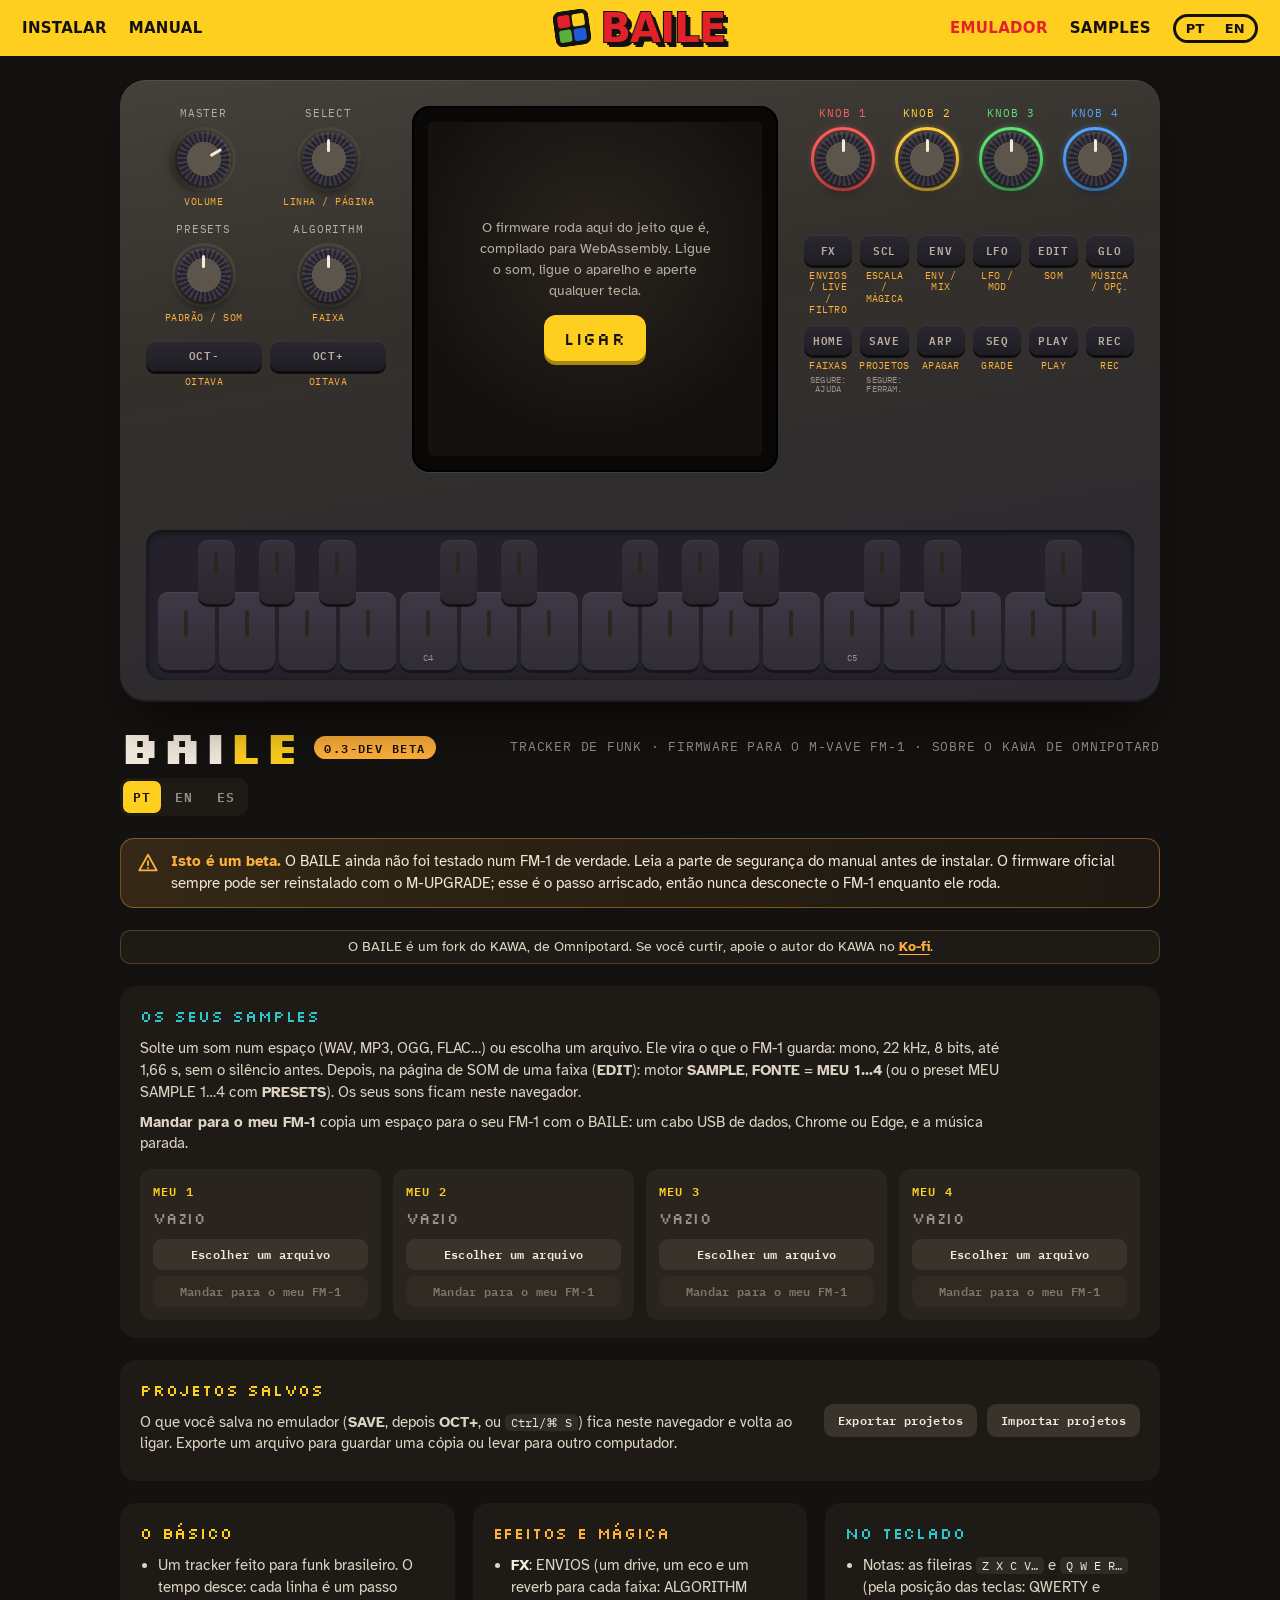
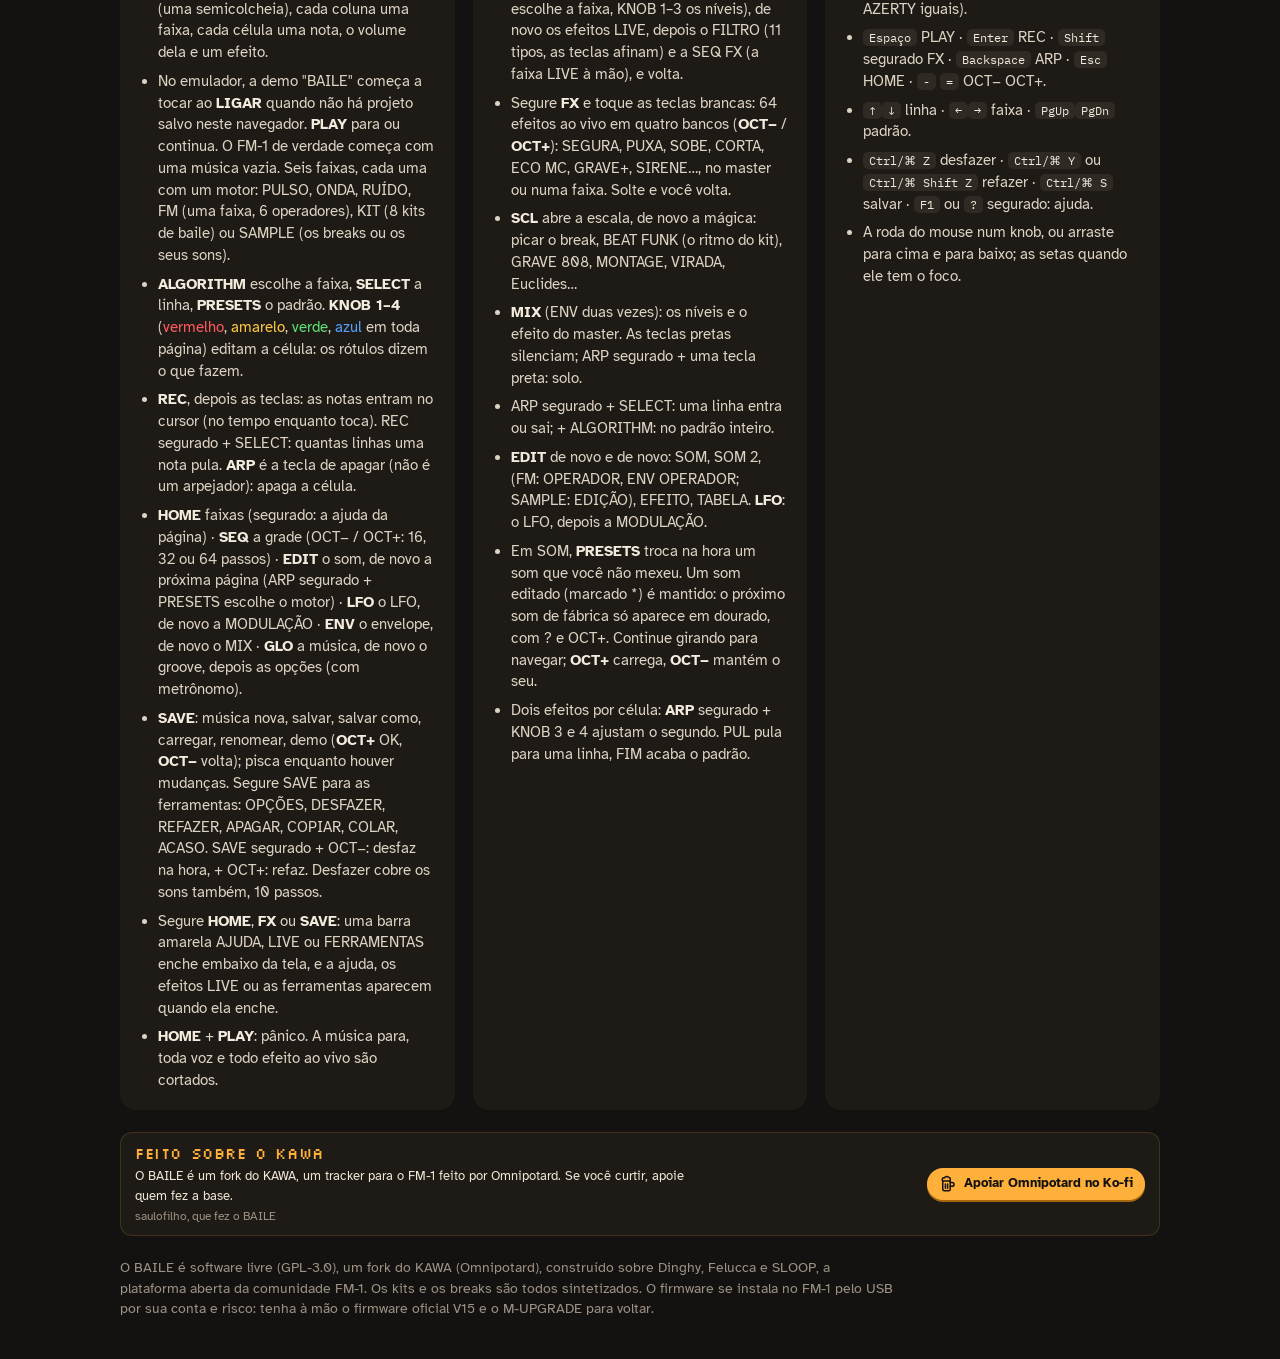
==== emulator/index.html @ c7d4aac6 "Fix login." ====
<!doctype html>
<html lang="pt-BR">
<head>
<meta charset="utf-8">
<meta name="viewport" content="width=device-width, initial-scale=1, viewport-fit=cover">
<title>BAILE — emulador</title>
<meta name="description" content="BAILE, a Brazilian funk tracker for the M-VAVE FM-1 (on KAWA by Omnipotard), running in the browser.">
<meta name="theme-color" content="#141210">
<meta name="color-scheme" content="dark">
<link rel="icon" href="data:image/svg+xml,%3Csvg xmlns='http://www.w3.org/2000/svg' viewBox='0 0 32 32'%3E%3Crect width='32' height='32' rx='7' fill='%23141210'/%3E%3Crect x='4' y='4' width='11' height='11' rx='2' fill='%23E3212B'/%3E%3Crect x='17' y='4' width='11' height='11' rx='2' fill='%23FFCF1F'/%3E%3Crect x='4' y='17' width='11' height='11' rx='2' fill='%235AAE3A'/%3E%3Crect x='17' y='17' width='11' height='11' rx='2' fill='%231F5BD6'/%3E%3C/svg%3E">
<link rel="preconnect" href="https://fonts.googleapis.com">
<link rel="preconnect" href="https://fonts.gstatic.com" crossorigin>
<link rel="stylesheet" href="https://fonts.googleapis.com/css2?family=Silkscreen:wght@400;700&family=Atkinson+Hyperlegible:wght@400;700&family=IBM+Plex+Mono:wght@500;600&display=swap">
<link rel="stylesheet" href="../site.css">
<style>
body > .sbar, body > .smnav { margin-inline: -16px; }
body > .sbar { margin-top: -20px; margin-bottom: 20px; }
/* Layout: the FM-1 lies on a dark desk; its panel is laid out as the real one (left knobs, screen,
   right knobs and buttons, the keybed below) and restacks on a phone, the screen first. One dark look.
   Below it: the user's samples, the saved projects, the guide, a word from the author. */
:root {
  --desk: #141210;
  --desk-2: #1E1A16;
  --desk-3: #2A241E;
  --body: #33302C;
  --body-hi: #44403A;
  --bezel: #090807;
  --label: #B9AE9F;
  --ink: #F3EBDD;
  --muted: #9C9184;
  --text-2: #DDD3C3;
  --pink: #FFCF1F;
  --amber: #ffb03a;
  --cyan: #2FC6CB;
  --green: #7ef0a8;
  --led-off: #2A2620;
  --k1: #FF5C5C;
  --k2: #FFCC40;
  --k3: #5CE274;
  --k4: #54A4FF;
  --display: "Silkscreen", "Courier New", monospace;
  --text: "Atkinson Hyperlegible", "Segoe UI", system-ui, sans-serif;
  --mono: "IBM Plex Mono", ui-monospace, "SFMono-Regular", Menlo, monospace;
  color-scheme: dark;
}
* { box-sizing: border-box; }
[hidden] { display: none !important; }
html, body { background: var(--desk); color: var(--ink); }
body { margin: 0; font-family: var(--text); font-size: 15px; line-height: 1.5; padding-inline: 16px; padding-block: 20px 40px; overflow-x: hidden; }
.wrap { max-width: 1040px; margin: 0 auto; display: flex; flex-direction: column; gap: 22px; }
.vh { position: absolute !important; width: 1px; height: 1px; padding: 0; margin: -1px; overflow: hidden; clip: rect(0 0 0 0); clip-path: inset(50%); white-space: nowrap; border: 0; }
a { color: var(--cyan); }
a:focus-visible, button:focus-visible, select:focus-visible { outline: 2px solid var(--cyan); outline-offset: 2px; }

/* ---- the header, the beta */
header.top { display: flex; flex-wrap: wrap; align-items: center; justify-content: space-between; gap: 8px 18px; }
.brand { display: flex; align-items: center; gap: 12px; flex-wrap: wrap; }
h1 { font-family: var(--display); font-weight: 700; font-size: clamp(30px, 6vw, 46px); letter-spacing: 0.04em; margin: 0; line-height: 1; color: var(--ink); }
h1 span { color: var(--pink); }
.beta { font-family: var(--mono); font-weight: 600; font-size: 12px; letter-spacing: 0.12em; line-height: 1; color: #141210; background: var(--amber); border-radius: 999px; padding: 6px 10px 5px; white-space: nowrap; }
.tag { font-family: var(--mono); font-size: 13px; color: var(--muted); letter-spacing: 0.06em; text-transform: uppercase; }
.langs { display: flex; gap: 4px; background: var(--desk-2); border-radius: 10px; padding: 3px; }
.langs button { appearance: none; border: 0; background: none; color: var(--muted); font-family: var(--mono); font-weight: 600; font-size: 13px; letter-spacing: 0.08em; padding: 5px 10px; border-radius: 7px; cursor: pointer; }
.langs button[aria-pressed="true"] { background: var(--pink); color: #141210; }
.note { display: flex; gap: 12px; align-items: flex-start; margin: 0; padding: 12px 16px; border-radius: 14px; color: #EFE6D6; font-size: 14.5px;
  background: linear-gradient(90deg, rgba(255,176,58,.14), rgba(255,176,58,.04)); border: 1px solid rgba(255,176,58,.38); }
.note svg { flex: none; width: 22px; height: 22px; color: var(--amber); margin-top: 1px; }
.note b { color: var(--amber); }
.tip-banner { margin: 0; padding: 7px 12px; border: 1px solid rgba(255,176,58,.24); border-radius: 10px; background: var(--desk-2); color: var(--text-2); text-align: center; font-size: 13.5px; line-height: 1.4; }
.tip-banner a { color: var(--amber); font-weight: 700; text-underline-offset: 3px; }

/* ---- the device */
.device {
  position: relative;
  background: linear-gradient(170deg, var(--body-hi), var(--body) 38%, #2b2831);
  border-radius: 26px;
  padding: 26px 26px 22px;
  box-shadow: 0 30px 60px -20px rgba(0,0,0,.7), inset 0 1px 0 rgba(255,255,255,.08), inset 0 -2px 0 rgba(0,0,0,.35);
  display: grid;
  grid-template-columns: 240px minmax(0, 1fr) 330px;
  grid-template-areas: "left screen right" "keys keys keys";
  gap: 22px 26px;
  user-select: none;
  -webkit-user-select: none;
  touch-action: manipulation;
}
.zone-left { grid-area: left; display: flex; flex-direction: column; gap: 16px; }
.zone-screen { grid-area: screen; display: flex; flex-direction: column; align-items: center; gap: 10px; min-width: 0; }
.zone-right { grid-area: right; display: flex; flex-direction: column; gap: 14px; min-width: 0; }
.zone-keys { grid-area: keys; }
.knobs { display: grid; grid-template-columns: repeat(2, minmax(0, 1fr)); gap: 14px 10px; }
.knobs.row { grid-template-columns: repeat(4, minmax(0, 1fr)); gap: 10px 6px; }
.knob { --ring: #4B453D; display: flex; flex-direction: column; align-items: center; gap: 5px; cursor: ns-resize; touch-action: none; min-width: 0; border-radius: 12px; }
.knob .lbl { font-family: var(--mono); font-size: 10.5px; letter-spacing: 0.08em; color: var(--label); text-transform: uppercase; white-space: nowrap; }
.knob .fn { font-family: var(--mono); font-size: 10px; color: var(--amber); letter-spacing: 0.05em; min-height: 1.25em; text-align: center; line-height: 1.25; }
.knob .fn.live { color: var(--ring); min-height: 2.5em; max-width: 100%; white-space: pre-line; overflow-wrap: anywhere; font-weight: 600; }
.ring { width: 64px; height: 64px; border-radius: 50%; display: grid; place-items: center; border: 3px solid var(--ring); transition: box-shadow .15s, border-color .15s; }
.knob.col .ring { box-shadow: 0 0 10px -4px var(--ring), inset 0 0 6px -3px var(--ring); }
.knob.col .lbl { color: var(--ring); }
.knob.hot .ring { box-shadow: 0 0 18px 0 var(--ring), inset 0 0 8px -2px var(--ring); }
.cap {
  --a: 0deg;
  width: 54px; height: 54px; border-radius: 50%;
  background:
    radial-gradient(circle at 50% 50%, #5B554C 0 44%, transparent 45%),
    repeating-conic-gradient(from 0deg, #23212a 0 6deg, #3c3944 6deg 12deg);
  box-shadow: 0 6px 10px rgba(0,0,0,.55), inset 0 2px 2px rgba(255,255,255,.12);
  position: relative;
  transform: rotate(var(--a));
  transition: transform .06s linear;
}
.cap::after { content: ""; position: absolute; left: 50%; top: 7px; width: 3px; height: 13px; margin-left: -1.5px; border-radius: 2px; background: var(--ink); }
.knob:focus-visible { outline: none; }
.knob:focus-visible .ring { outline: 2px solid var(--cyan); outline-offset: 3px; }
.btn:focus-visible, .key:focus-visible { outline: 2px solid var(--cyan); outline-offset: 3px; }

.btns { display: grid; grid-template-columns: repeat(6, minmax(0, 1fr)); gap: 10px 8px; align-items: start; }
.oct { display: grid; grid-template-columns: repeat(2, 1fr); gap: 8px; }
.btn {
  appearance: none; border: 0; cursor: pointer; color: var(--label); border-radius: 9px;
  display: flex; flex-direction: column; align-items: center; gap: 3px; padding: 0; background: none;
  font: inherit; min-width: 0;
}
.btn .face {
  width: 100%; height: 30px; border-radius: 9px;
  background: linear-gradient(180deg, #2a2730, #1f1d24);
  box-shadow: 0 3px 0 #0F0D0B, inset 0 1px 0 rgba(255,255,255,.07);
  display: grid; place-items: center;
  font-family: var(--mono); font-weight: 600; font-size: 11px; letter-spacing: 0.06em; color: var(--label);
  transition: transform .04s, box-shadow .04s, background .12s, color .12s;
}
.btn .fn { font-family: var(--mono); font-size: 9.5px; color: var(--amber); letter-spacing: 0.03em; text-align: center; line-height: 1.2; margin-top: 2px; }
.btn .alt { font-family: var(--mono); font-size: 8.5px; color: var(--muted); letter-spacing: 0.02em; text-align: center; line-height: 1.15; }
.btn.on .face { box-shadow: 0 3px 0 #0F0D0B, 0 0 14px -2px var(--glow, var(--pink)), inset 0 0 0 1px var(--glow, var(--pink)); color: var(--ink); }
.btn.dim .face { color: #DDD3C3; box-shadow: 0 3px 0 #0F0D0B, inset 0 0 0 1px rgba(255, 207, 31,.28); }
.btn.down .face { transform: translateY(2px); box-shadow: 0 1px 0 #0F0D0B; }
.btn[data-id="12"] { --glow: #60ff96; }
.btn[data-id="13"] { --glow: #ff4060; }

.bezel {
  background: var(--bezel); border-radius: 18px; padding: 16px;
  box-shadow: inset 0 0 0 2px #000, 0 1px 0 rgba(255,255,255,.08);
  width: min(100%, 392px);
  position: relative;
}
.glass { position: relative; aspect-ratio: 1; width: 100%; border-radius: 6px; overflow: hidden; background: #141210; }
.glass canvas { width: 100%; height: 100%; display: block; image-rendering: pixelated; }
.glass::after { content: ""; position: absolute; inset: 0; pointer-events: none;
  background: linear-gradient(135deg, rgba(255,255,255,.07), transparent 40%), repeating-linear-gradient(0deg, rgba(0,0,0,.08) 0 1px, transparent 1px 3px); }
.power {
  position: absolute; inset: 16px; border-radius: 6px; display: grid; place-items: center; align-content: center; gap: 14px;
  background: radial-gradient(circle at 50% 38%, #2A241E, #141210 70%); text-align: center; padding: 18px;
}
.power p { margin: 0; color: var(--label); font-size: 14px; max-width: 26ch; }
.power button {
  font-family: var(--display); font-size: 17px; letter-spacing: 0.06em; color: #141210; background: var(--pink);
  border: 0; border-radius: 12px; padding: 12px 20px; cursor: pointer; box-shadow: 0 4px 0 #A8860F;
}
.power button:active { transform: translateY(2px); box-shadow: 0 2px 0 #A8860F; }
.power button:disabled { opacity: .7; cursor: progress; }
.power .err { color: var(--amber); font-size: 13px; }
.scrinfo { width: min(100%, 392px); display: flex; justify-content: space-between; align-items: center; gap: 10px; font-family: var(--mono); font-size: 12px; letter-spacing: 0.08em; color: var(--muted); min-height: 26px; }
.scrinfo .pg { --acc: var(--pink); color: var(--ink); background: #1f1b27; border-radius: 8px; padding: 3px 10px; border-left: 3px solid var(--acc); font-weight: 600; white-space: nowrap; }
.scrinfo .pg:empty { visibility: hidden; }
.scrinfo .trk { white-space: nowrap; overflow: hidden; text-overflow: ellipsis; }

/* the keybed: 16 white keys, 11 black, F3 to G5 */
.keybed { position: relative; height: 150px; background: #24212a; border-radius: 16px; padding: 10px; box-shadow: inset 0 2px 6px rgba(0,0,0,.6); }
.keys { position: relative; height: 100%; }
.key { position: absolute; bottom: 0; border-radius: 10px; cursor: pointer; touch-action: none; display: flex; justify-content: center; }
.key.w { top: 52px; background: linear-gradient(180deg, #3d3945, #302d36); box-shadow: 0 3px 0 #17151b, inset 0 1px 0 rgba(255,255,255,.06); }
.key.b { top: 0; height: 64px; background: linear-gradient(180deg, #34313a, #29262e); box-shadow: 0 3px 0 #141217, inset 0 1px 0 rgba(255,255,255,.05); z-index: 2; }
.key::before { content: ""; position: absolute; top: 12px; width: 4px; height: 34%; border-radius: 3px; background: var(--led-off); transition: background .08s, box-shadow .08s; }
.key.w::before { top: 18px; }
.key.dim::before { background: #7a3c63; }
.key.on::before { background: var(--pink); box-shadow: 0 0 10px var(--pink); }
.key.down { filter: brightness(1.25); transform: translateY(2px); }
.key .kn { position: absolute; bottom: 6px; font-family: var(--mono); font-size: 9px; color: var(--muted); }

/* ---- panels: the samples, the projects */
.panel { background: var(--desk-2); border-radius: 16px; padding: 18px 20px; min-width: 0; }
.panel h2, .guide h2 { font-family: var(--display); font-size: 16px; letter-spacing: 0.05em; margin: 0 0 10px; font-weight: 400; }
.panel p { margin: 0 0 8px; color: var(--text-2); font-size: 14.5px; max-width: 86ch; }
.samples h2 { color: var(--cyan); }
.slots { list-style: none; margin: 14px 0 0; padding: 0; display: grid; grid-template-columns: repeat(4, minmax(0, 1fr)); gap: 12px; }
.slot { position: relative; background: var(--desk-3); border-radius: 12px; padding: 12px; display: flex; flex-direction: column; gap: 8px; min-width: 0; border: 1px dashed transparent; transition: border-color .12s, background .12s; }
body.dragging .slot { border-color: rgba(47, 198, 203,.45); }
.slot.over { border-color: var(--cyan); background: #2A2722; }
.slot .shead { display: flex; justify-content: space-between; align-items: baseline; gap: 8px; }
.slot .sid { font-family: var(--mono); font-weight: 600; font-size: 12px; letter-spacing: 0.1em; color: var(--pink); }
.slot .smeta { font-family: var(--mono); font-size: 11px; color: var(--muted); white-space: nowrap; }
.slot .sname { font-family: var(--display); font-size: 15px; letter-spacing: 0.03em; color: var(--ink); overflow-wrap: anywhere; min-height: 1.5em; line-height: 1.5; }
.slot.empty .sname { color: var(--muted); }
.slot .sacts { display: grid; gap: 6px; }
.sbtn { appearance: none; border: 0; cursor: pointer; font: 600 12px/1.25 var(--mono); letter-spacing: 0.03em; color: var(--ink); background: #3A332B; border-radius: 9px; padding: 8px 10px; text-align: center; display: block; width: 100%; transition: background .12s; }
.sbtn:hover { background: #443C32; }
.sbtn.hot { background: var(--cyan); color: #0c1a22; }
.sbtn.hot:hover { background: #5FE0E4; }
.sbtn:disabled { opacity: .42; cursor: default; background: #3A332B; color: var(--ink); }
label.sbtn:focus-within { outline: 2px solid var(--cyan); outline-offset: 2px; }
.slot progress { width: 100%; height: 6px; appearance: none; -webkit-appearance: none; border: 0; border-radius: 3px; background: #141210; overflow: hidden; }
.slot progress::-webkit-progress-bar { background: #141210; border-radius: 3px; }
.slot progress::-webkit-progress-value { background: var(--cyan); border-radius: 3px; }
.slot progress::-moz-progress-bar { background: var(--cyan); border-radius: 3px; }
.slot .smsg { font-size: 12.5px; color: #D3C8B6; line-height: 1.35; }
.slot .smsg:empty { display: none; }
.smsg.err, .pmsg.err { color: var(--amber); }
.smsg.ok, .pmsg.ok { color: var(--green); }
.midi-pick { margin-top: 12px; display: flex; flex-wrap: wrap; gap: 10px 16px; align-items: end; }
.midi-pick label { display: flex; flex-direction: column; gap: 4px; font-size: 12.5px; color: var(--label); min-width: 0; max-width: 100%; }
select { font: 13px var(--mono); background: var(--desk-3); color: var(--ink); border: 1px solid #4A433A; border-radius: 8px; padding: 6px 8px; max-width: 100%; }
.projects h2 { color: var(--pink); }
.proj { display: flex; flex-wrap: wrap; gap: 12px 22px; align-items: center; justify-content: space-between; }
.proj > div:first-child { flex: 1 1 380px; min-width: 0; }
.proj .acts { display: flex; gap: 10px; flex-wrap: wrap; }
.proj .sbtn { width: auto; padding: 9px 14px; }
.pmsg { font-size: 13px; color: var(--muted); margin: 6px 0 0; }
.pmsg:empty { display: none; }

/* ---- the guide */
.guide { display: grid; grid-template-columns: repeat(3, minmax(0, 1fr)); gap: 18px; }
.guide section { background: var(--desk-2); border-radius: 16px; padding: 18px 20px; min-width: 0; }
.guide h2 { color: var(--pink); }
.guide section:nth-child(2) h2 { color: var(--amber); }
.guide section:nth-child(3) h2 { color: var(--cyan); }
.guide li { color: var(--text-2); font-size: 14.5px; }
.guide ul { margin: 0; padding-left: 18px; display: grid; gap: 7px; }
.guide b { color: var(--ink); }
kbd { font-family: var(--mono); font-size: 12px; background: #2F2A24; border-radius: 5px; padding: 1px 6px; color: var(--ink); white-space: nowrap; }
.k1 { color: var(--k1); } .k2 { color: var(--k2); } .k3 { color: var(--k3); } .k4 { color: var(--k4); }

/* ---- a word from the author */
.donate {
  border-radius: 12px; padding: 10px 14px; display: flex; flex-wrap: wrap; align-items: center; justify-content: space-between; gap: 8px 16px;
  background: var(--desk-2);
  border: 1px solid rgba(255,176,58,.16);
}
.donate > div { flex: 1 1 260px; min-width: 0; }
.donate h2 { font-family: var(--display); font-weight: 400; font-size: 15px; letter-spacing: 0.04em; margin: 0 0 2px; color: var(--amber); }
.donate p { margin: 0; color: #EFE6D6; font-size: 13px; max-width: 70ch; }
.donate .sig { color: var(--muted); font-size: 11.5px; margin-top: 2px; }
.kofi { display: inline-flex; align-items: center; gap: 7px; background: var(--amber); color: #141210; font: 700 13px/1.2 var(--text); text-decoration: none; padding: 7px 12px; border-radius: 999px; box-shadow: 0 2px 0 #a5660c; transition: filter .12s; }
.kofi:hover { filter: brightness(1.07); }
.kofi:active { transform: translateY(2px); box-shadow: 0 2px 0 #a5660c; }
.kofi:focus-visible { outline: 2px solid var(--cyan); outline-offset: 4px; }
.kofi svg { width: 18px; height: 18px; flex: none; }
.foot { color: var(--muted); font-size: 13.5px; max-width: 86ch; margin: 0; }

@media (max-width: 940px) {
  .device { grid-template-columns: minmax(0, 1fr) minmax(0, 1fr); grid-template-areas: "screen screen" "right right" "left left" "keys keys"; padding: 18px; }
  .zone-left { display: grid; grid-template-columns: minmax(0, 2fr) minmax(0, 1fr); align-items: end; gap: 14px; }
  .zone-left .knobs { grid-template-columns: repeat(4, minmax(0, 1fr)); }
  .guide { grid-template-columns: minmax(0, 1fr); }
  .slots { grid-template-columns: repeat(2, minmax(0, 1fr)); }
}
@media (max-width: 520px) {
  body { padding-block: 14px 32px; }
  .device { padding: 14px; border-radius: 20px; gap: 16px; }
  .ring { width: 52px; height: 52px; }
  .cap { width: 42px; height: 42px; }
  .cap::after { top: 5px; height: 10px; }
  .knob .lbl { font-size: 9.5px; letter-spacing: 0.04em; }
  .knob .fn { font-size: 9.5px; }
  .btns { gap: 8px 5px; }
  .btn .face { font-size: 10px; height: 28px; }
  .btn .fn { font-size: 8.5px; letter-spacing: 0; }
  .btn .alt { font-size: 8px; letter-spacing: 0; }
  .zone-left { grid-template-columns: minmax(0, 1fr); }
  .keybed { height: 128px; padding: 6px; }
  .key.w { top: 44px; }
  .key.b { height: 54px; }
  .key .kn { display: none; }
  .panel, .guide section { padding: 16px; }
  .slots { gap: 10px; }
  .slot { padding: 10px; }
  .donate { padding: 18px; }
}
@media (prefers-reduced-motion: reduce) { .cap, .btn .face, .key::before, .ring, .slot, .sbtn { transition: none; } }

/* the site menu, the same on every page */
.ksite { margin: -20px -16px 20px; }
.ksite { position: sticky; top: 0; z-index: 50; display: flex; flex-wrap: wrap; align-items: center; gap: 2px 4px; padding: 6px 16px; background: rgba(20, 18, 16, .94); border-bottom: 1px solid #3A332B; font: 600 15px/1 system-ui, -apple-system, "Segoe UI", Roboto, Arial, sans-serif; }
.ksite .ksb { margin-right: auto; padding-right: 12px; font: 800 20px/1 ui-monospace, SFMono-Regular, Menlo, Consolas, monospace; letter-spacing: .08em; color: #F3EBDD; text-decoration: none; }
.ksite .ksb span { color: #FFCF1F; }
.ksite a.ksl { display: inline-flex; align-items: center; min-height: 40px; padding: 0 13px; border: 1px solid transparent; border-radius: 999px; color: #F3EBDD; text-decoration: none; }
.ksite a.ksl:hover { border-color: #2FC6CB; color: #FFCF1F; }
.ksite a.ksl[aria-current="page"] { background: #2A241E; border-color: #5A4A36; color: #FFCF1F; }
.ksite a:focus-visible { outline: 3px solid #FFCF1F; outline-offset: 2px; }
@media (max-width: 640px) { .ksite { position: static; padding: 6px 8px; } .ksite .ksb { flex-basis: 100%; padding: 4px 8px 6px; } .ksite a.ksl { padding: 0 11px; } }
</style>
</head>
<body>

<!-- bar -->
<header class="sbar">
  <nav aria-label="BAILE"><a href="../index.html#install">Instalar</a><a href="../manual/index.html">Manual</a></nav>
  <a class="slogo" href="../index.html" aria-label="BAILE"><img src="data:image/svg+xml,%3Csvg xmlns='http://www.w3.org/2000/svg' viewBox='0 0 32 32'%3E%3Crect width='32' height='32' rx='7' fill='%23141210'/%3E%3Crect x='4' y='4' width='11' height='11' rx='2' fill='%23E3212B'/%3E%3Crect x='17' y='4' width='11' height='11' rx='2' fill='%23FFCF1F'/%3E%3Crect x='4' y='17' width='11' height='11' rx='2' fill='%235AAE3A'/%3E%3Crect x='17' y='17' width='11' height='11' rx='2' fill='%231F5BD6'/%3E%3C/svg%3E" alt="">BAILE</a>
  <nav class="r" aria-label="BAILE"><a href="../emulator/index.html" aria-current="page">Emulador</a><a href="../samples.html">Samples</a><span class="slangs"><a href="../emulator/index.html#pt" data-lang-link="pt">PT</a><a href="../emulator/index.html#en" data-lang-link="en">EN</a></span></nav>
</header>
<nav class="smnav" aria-label="BAILE"><a href="../index.html#install">Instalar</a><a href="../emulator/index.html" aria-current="page">Emulador</a><a href="../manual/index.html">Manual</a><a href="../samples.html">Samples</a></nav>
<!-- /bar -->
<div class="wrap">
  <div class="device" id="device" data-page="-1">
    <div class="zone-left">
      <div class="knobs" id="knobs-left"></div>
      <div class="oct" id="oct"></div>
    </div>
    <div class="zone-screen">
      <div class="bezel">
        <div class="glass"><canvas id="screen" width="240" height="240" role="img" data-ta="screen" aria-label="The FM-1's screen"></canvas></div>
        <div class="power" id="power">
          <p data-t="power"></p>
          <button id="power-btn" type="button" data-t="powerBtn"></button>
          <div class="err" id="power-err" role="alert" hidden></div>
        </div>
      </div>
      <div class="scrinfo" aria-live="polite"><span class="pg" id="pg-name"></span><span class="trk" id="trk-name"></span></div>
    </div>
    <div class="zone-right">
      <div class="knobs row" id="knobs-right"></div>
      <div class="btns" id="btns"></div>
    </div>
    <div class="zone-keys"><div class="keybed"><div class="keys" id="keys"></div></div></div>
  </div>

  <header class="top">
    <div class="brand">
      <h1>BAI<span>LE</span></h1>
      <span class="beta" id="beta-badge">0.3-DEV BETA</span>
    </div>
    <div class="tag" data-t="tag"></div>
    <div class="langs" role="group" data-ta="langs" aria-label="Language">
      <button type="button" data-lang="pt" lang="pt">PT</button><button type="button" data-lang="en" lang="en">EN</button><button type="button" data-lang="es" lang="es">ES</button>
    </div>
  </header>

  <p class="note" role="note">
    <svg viewBox="0 0 24 24" aria-hidden="true" fill="none" stroke="currentColor" stroke-width="2" stroke-linejoin="round" stroke-linecap="round"><path d="M12 3 2.5 20h19L12 3Z"/><path d="M12 10v4.5"/><path d="M12 17.4v.1"/></svg>
    <span data-t="beta"></span>
  </p>
  <p class="tip-banner"><span data-t="tip"></span></p>

  <section class="panel samples" id="samples" aria-labelledby="smp-h">
    <h2 id="smp-h" data-t="s.h"></h2>
    <p data-t="s.how"></p>
    <p data-t="s.fm1"></p>
    <ol class="slots" id="slots"></ol>
    <div class="midi-pick" id="midi-pick" hidden>
      <label><span data-t="s.out"></span><select id="midi-out"></select></label>
      <label><span data-t="s.in"></span><select id="midi-in"></select></label>
    </div>
  </section>

  <section class="panel projects" aria-labelledby="prj-h">
    <div class="proj">
      <div>
        <h2 id="prj-h" data-t="p.h"></h2>
        <p data-t="p.how"></p>
        <p class="pmsg" id="prj-msg" role="status"></p>
      </div>
      <div class="acts">
        <button type="button" class="sbtn" id="prj-export" data-t="p.exp"></button>
        <label class="sbtn"><span data-t="p.imp"></span><input type="file" class="vh" id="prj-import" accept=".baile,application/octet-stream"></label>
      </div>
    </div>
  </section>

  <div class="guide">
    <section><h2 data-t="g1"></h2><ul data-t="g1l"></ul></section>
    <section><h2 data-t="g2"></h2><ul data-t="g2l"></ul></section>
    <section><h2 data-t="g3"></h2><ul data-t="g3l"></ul></section>
  </div>

  <section class="donate" aria-labelledby="don-h">
    <div>
      <h2 id="don-h" data-t="d.h"></h2>
      <p data-t="d.p"></p>
      <p class="sig" data-t="d.sig"></p>
    </div>
    <a class="kofi" href="https://ko-fi.com/omnipotard" target="_blank" rel="noopener">
      <svg viewBox="0 0 24 24" aria-hidden="true" fill="none" stroke="currentColor" stroke-width="2" stroke-linejoin="round" stroke-linecap="round"><path d="M5 8h10v11a2 2 0 0 1-2 2H7a2 2 0 0 1-2-2V8Z"/><path d="M15 10h2.5a2.5 2.5 0 0 1 0 5H15"/><path d="M5 8a2.5 2.5 0 0 1 2.5-4.2A3 3 0 0 1 12.6 3a2.6 2.6 0 0 1 2.4 3.1V8"/><path d="M8.5 12v5.5M11.5 12v5.5"/></svg>
      <span data-t="d.btn"></span><span class="vh" data-t="d.new"></span>
    </a>
  </section>
  <p class="foot" data-t="foot"></p>
</div>

<script>
(() => {
  "use strict";
  const WASM_B64 = "AGFzbQEAAAABdhBgA39/fwF/YAAAYAF/AX9gAX8AYAABf2AFf39/f38AYAJ/fwBgA39/fwBgCH9/f39/f39/AGAHf39/f39/fwBgBn9/f39/fwBgAn9/AX9gBH9/f38AYAd/f39/f39/AX9gBX9/f39/AX9gCX9/f39/f39/[base64]/wE6AAACQAJAQcoKIAJBNWpB/[base64]//ASABQf//AUgbQQ1sQQ92OgAAIAJBtZa8gABqQYCAAiAAQYCAgIB8aiIBQRB1IgMgAUEfdSIBaiABc2sgA2wiA0ENdSIBIANBH3UiA2ogA3MgAWxBD3UgAWtBzTlsQQ91IAFqIgFBgYB+IAFBgYB+ShsiAUH//wEgAUH//wFIG0FzbEEPdjoAACAAQefMmbN/[base64]/[base64]/AdxIgJBkPyNgABqKAIANgLcnZiAAEEAIAJBoPyNgABqKAIANgLgnZiAAAJAIABB/wFxQQNJDQBBAEEAOgDvlbyAAEEAIQALAkAgBUH/AXFBA0kNAEEAQQA6APGVvIAACwJAIAZB/[base64]/zP+z3QA3AfqXvIAAQQBBAToA9JW8gABBAEHE/I2AADYC3J2YgABBAEGUppCAADYC4J2YgABBAEEAOgCxtaGAAEEAQQA6ANDTo4AAQQBBAToA8JW8gABBAEEAOgDslbyAAAtBkJq8gAAhA0EAIQUDQCAFQQJ0QZD4roAAaiIGQQA2AgACQCAFQYCgAmwiAkGQmLyAAGoiACgCAEHCprWCBUcNACAAKAIEIgRB/+F9akG/[base64]/iugABqIAs6AAAgAkG++K6AAGogDDoAACACQb34roAAaiANOgAAIAJBvPiugABqIA46AAAgAkG4+K6AAGogADYCACACQbf4roAAakEAOgAAIAJBtviugABqIBM6AAAgAkG1+K6AAGogFDoAACACQbT4roAAaiAVOgAAIAJBs/[base64]/IAJBf2pB/[base64]/0BaiAEIAFqIgNBg80Bai0AADoAACACQYL9AWogA0GCzQFqLQAAOgAAIAJBgf0BaiADQYHNAWotAAA6AAAgAkGA/QFqIANBgM0Bai0AADoAACABQXxqIgFBXEcNAAtBACEDIAUhAQNAIAFBfmotAAAhCCABQX9qLQAAIQkgAUF9ai0AACEKIAYgA2oiAkHe/AFqIAEtAAA6AAAgAkHb/AFqIAo6AAAgAkHf/AFqQQA6AAAgAkHc/AFqIAlBACAJQRBJG0EEdEHwB3EgCEEPcXI7AAAgAUF8aiEBIANBe2oiA0HAeEcNAAsgBUHceWohBSAEQdx5aiEEIAZBnHhqIQYgB0F/aiEBIAcNAAsQsoCAgABBAEEFNgKg4qyAAAwBCyAAQYCgAmxB4NOjgABqIQNBACEBA0AgAUGc4qyAAGogAyABaiICLQAAOgAAIAFBneKsgABqIAJBAWotAAA6AAAgAUGe4qyAAGogAkECai0AADoAACABQZ/irIAAaiACQQNqLQAAOgAAIAFBoOKsgABqIAJBBGotAAA6AAAgAUGh4qyAAGogAkEFai0AADoAACABQaLirIAAaiACQQZqLQAAOgAAIAFBo+KsgABqIAJBB2otAAA6AAAgAUEIaiIBQbCCAkcNAAsLQQBBADoAs+KsgAACQEEALQC74qyAAEG/f2pB/wFxQb8BSw0AQQBBAToAu+KsgAALQYB/IQEDQAJAIAFBvOOsgABqIgItAABBIEkNACACQQA6AAALAkAgAUG946yAAGoiAi0AAEFvakH/AXFB7wFLDQAgAkEBOgAACwJAIAFBvuOsgABqIgItAABBIEkNACACQQA6AAALAkAgAUG/46yAAGoiAi0AAEFvakH/[base64]/[base64]/48BSxs7AAALIAFBigRqIgYvAQAiAkGP+ANxIAIgAkHgB3FBkAJLIgkbIQICQAJAIAkNACACQYCQAUkNAQsgBiACQf8HcSACIAJB/48BSxs7AQALIAFBjwRqIgYvAAAiAkGP+ANxIAIgAkHgB3FBkAJLIgkbIQICQAJAIAkNACACQYCQAUkNAQsgBiACQf8HcSACIAJB/48BSxs7AAALIAFBlARqIgYvAQAiAkGP+ANxIAIgAkHgB3FBkAJLIgkbIQICQAJAIAkNACACQYCQAUkNAQsgBiACQf8HcSACIAJB/48BSxs7AQALIAFBmQRqIgYvAAAiAkGP+ANxIAIgAkHgB3FBkAJLIgkbIQICQAJAIAkNACACQYCQAUkNAQsgBiACQf8HcSACIAJB/48BSxs7AAALIAFBngRqIgkvAQAiAUGP+ANxIAEgAUHgB3FBkAJLIgIbIQECQAJAIAINACABQYCQAUkNAQsgCSABQf8HcSABIAFB/48BSxs7AQALIANBHmoiA0HAB0cNAAsgCEHkB2ohCCAKQQFqIgpBIEcNAAtBAEEALAD+5KyAACIBQQkgAUEJSBsiAUEAIAFBAEobOgD+5KyAAEEAQQAsAP/krIAAIgFBDyABQQ9IGyIBQQAgAUEAShs6AP/[base64]/[base64]//wNxIQMLAkAgAyACTQ0AIAQgAzsBACADIQILIAFBvOKugABqIAk7AQAgAUG+4q6AAGoiAyAJIAIgAy8BACIKIAogAkH//wNxIgNLGyAKIAlB//8DcUkbIgk7AQAgAUHA4q6AAGoiCiAJIAIgCi8BACIKIAogA0sbIAogCUH//wNxSRsiCTsBACABQcLiroAAaiIKIAkgAiAKLwEAIgogCiADSxsgCiAJQf//A3FJGyIJOwEAIAFBxOKugABqIgogCSACIAovAQAiCiAKIANLGyAKIAlB//8DcUkbIgk7AQAgAUHG4q6AAGoiCiAJIAIgCi8BACIKIAogA0sbIAogCUH//wNxSRsiCTsBACABQcjiroAAaiIKIAkgAiAKLwEAIgogCiADSxsgCiAJQf//A3FJGyIJOwEAIAFByuKugABqIgogCSACIAovAQAiCiAKIANLGyAKIAlB//8DcUkbIgk7AQAgAUHM4q6AAGoiCiAJIAIgCi8BACIKIAogA0sbIAogCUH//wNxSRsiCTsBACABQc7iroAAaiIKIAkgAiAKLwEAIgogCiADSxsgCiAJQf//A3FJGyIJOwEAIAFB0OKugABqIgogCSACIAovAQAiCiAKIANLGyAKIAlB//8DcUkbIgk7AQAgAUHS4q6AAGoiCiAJIAIgCi8BACIKIAogA0sbIAogCUH//wNxSRsiCTsBACABQdTiroAAaiIKIAkgAiAKLwEAIgogCiADSxsgCiAJQf//A3FJGyIJOwEAIAFB1uKugABqIgogCSACIAovAQAiCiAKIANLGyAKIAlB//8DcUkbIgk7AQAgAUHY4q6AAGoiCiAJIAIgCi8BACIKIAogA0sbIAogCUH//wNxSRsiCTsBACABQdriroAAaiIKIAkgAiAKLwEAIgogCiADSxsgCiAJQf//[base64]/[base64]/AX4QuYCAgABBACEAQQBBiQQ7ALfirIAAQQBBxQA7AajirIAAQQBBwoKl4gQ2AqTirIAAQQBBggE7AbTirIAAAkADQAJAAkACQCAAQRxsQZTRk4AAaigCACIBLQAAIgINAEEAIQMMAQsgAUEBaiEEQQAhAQNAAkAgAkH/AXEgAUHIy4CAAGotAABGDQAgASEDDAMLIAQgAWohAiABQQFqIgMhASACLQAAIgINAAsLQQAhAgsgAkH/AXEgA0HIy4CAAGotAABGDQEgAEEBaiIAQT5HDQALQQAhAAtBACEFQQAgABC6gICAAAJAA0ACQAJAAkAgBUEcbEGU0ZOAAGooAgAiAS0AACICDQBBACEDDAELIAFBAWohBEEAIQEDQAJAIAJB/wFxIAFB16yAgABqLQAARg0AIAEhAwwDCyAEIAFqIQIgAUEBaiIDIQEgAi0AACICDQALC0EAIQILIAJB/[base64]/ayAAEEAQSA6AOT1rIAAQQBBIDoAgO6sgABBAEEMOgDq5KyAAEEAQQg6AKrkrIAAQQBBCjoA6uOsgABBAEEFQfjhgIAAQQwQu4CAgABBAEECOgDA7ayAAEEAQQQ6AN7trIAAQQBBAC8Bvu2sgABBj/gDcUHAAHI7Ab7trIAAQQBBAC8B3O2sgABBj/[base64]/qsgABBAEEZNgGC+6yAAEEAQcgAOgCB+6yAAEEAQRk2AfbrrIAAQQBBwwA6APXrrIAAQQBBGjYBvvusgABBAEHDADoAvfusgABBAEEYNgKY/KyAAEEAQcMAOgCX/KyAAEEAQRk2AfL8rIAAQQBBwwA6APH8rIAAQQBBADoAieqsgABBAUEEQcblgIAAQQ0Qu4CAgABBAUECQYCIgIAAQQ4Qu4CAgABBAUEDQYvrgIAAQQYQu4CAgABBAEEGOgC98KyAAEEAQQg6AJ30rIAAQQBBAC8Au/CsgABBj/gDcUEgcjsAu/CsgABBAEEALwCb9KyAAEGP+ANxQSByOwCb9KyAAEECQQRBxuWAgABBDRC7gICAAEECQQJBgIiAgABBDhC7gICAAEECQQNBi+uAgABBBhC7gICAAEEAQQY6AKH4rIAAQQBBCDoAgfysgABBAEEDOgC99ayAAEEAQQAvAJ/4rIAAQY/4A3FBIHI7AJ/4rIAAQQBBAC8A//usgABBj/gDcUEgcjsA//usgABBAEEALwC79ayAAEGP+ANxQcAAcjsAu/WsgABBAkEAQaaKgIAAQQwQu4CAgABBAEEFOgDh+qyAAEEAQQY6ALv7rIAAQQBBAC8A3/qsgABBj/gDcUEgcjsA3/qsgABBAEEALwC5+6yAAEGP+ANxQTByOwC5+6yAAEECQQVBreGAgABBCRC7gICAAEEAQQI6AOr8rIAAQQBBAC8B6visgABBj/gDcUGQAXI7Aer4rIAAQQBBAC8B6PysgABBj/[base64]/4A3FBIHI7ALeBrYAAQQNBA0Ht34CAAEEGELuAgIAAQQNBAEGOjICAAEEKELuAgIAAQQBCk6bMmLHixIkTNwKkha2AAEEAQQw6AK+BrYAAQQBBggI7AcTirIAAQQBCgIKEkKDAwIEBNwK84qyAAEEAQYEKOwG64qyAAEEAQQAvAK2BrYAAQY/[base64]/wFxQSBJG0H/AXFBAC0A5dOsgABLDQBBAEEAOgDl06yAAAtBAC0AuuKsgAAhAgJAAkBBAC0AmeKsgABFDQAgAUH/AXFFDQAgAkH/AXFFDQAgAEEHRw0AQQBBAC0A7dmsgAAiAToA5tOsgAAgAUEALQC74qyAAE8NAEEAIAFBAXRBvOKsgABqLQAAIgM6AOTTrIAADAELQQAtAOTTrIAAIQMLAkAgA0H/AXEiBEHkB2xBgO6sgABqLQAAIgFBECABQX9qQf8BcUEgSRtB/wFxIgFBAC0A5dOsgABLDQBBAEEAOgDl06yAAAsgBEEBaiEFQQAtAKi4xYAAIQYgAUEPakEEdiIHIQECQCAEQR5LDQAgByEBIARB5AdsQYHurIAAai0AAEEBcUUNACAFQeQHbEGA7qyAAGotAAAiAUEQIAFBf2pB/wFxQSBJG0H/[base64]/wFGDQACQCAAQQJHDQBBAC0A7rjFgAAhAQJAAkACQAJAQQAtALC1oYAAIgJBBSACQQVJGyICQQV0QbzjrIAAai0AAEF9ag4DAAIBAgsgAUEHcUHw85OAAGohAQwCCyABQf8BcUEHcEH485OAAGohAQwBCyABQf8BcUEGcEH/85OAAGohAQsgAS0AAA0AIAJBAC0AgNbGgABHDQBBACgC0N/GgAAhAUEAKAKIrpqAACABa0HBPkkNAQtBAEH/[base64]/85OAAGohAgtBBSEBIAItAABB/gFxQQZGDQELIABBkJ+UgABqLQAAIQELIAFB4ODGgABqQQI6AAALQQEhDUEAQQJBAUEALQCZ4qyAABsiDjoA7ODGgAACQEEALQDAuMWAAEUNACAAQQhGDQBBAEECQQFBACgCiK6agABB9ANuQQFxGzoA6eDGgAALAkAgCkH/AXFFDQBBAkEBQQAoAoiumoAAQawCbkEBcRshDQtBACANOgDt4MaAAEEAQQFBAkEALADzlbyAACIBQQFIGyIPOgDh4MaAAEEAQQJBASABQQBIGyIQOgDg4MaAAAJAAkACQAJAAkACQAJAAkACQCAAQX9qDg0ABwcDAgcEBAcBBwcGBwsgByEBAkAgA0H/AXFBHksNACAHIQEgBEHkB2xBge6sgABqLQAAQQFxRQ0AIAVB5AdsQYDurIAAai0AACIBQRAgAUF/akH/AXFBIEkbQf8BcUEPakEEdiAHaiEBCyAGQQAgAUEEIAFBBEkbIAZLGyAHTyAEaiIIQeQHbCIKQYDurIAAai0AACIBQRAgAUF/akH/AXFBIEkbIQJB/[base64]/akH/[base64]/pa8gAAiAUEaSw0AIAFB7uDGgABqQQJBASALQQNGGzoAAAsCQEEALQD/[base64]/[base64]/[base64]/pa8gAAiAUEaSw0AIAFB7uDGgABqQQJBASACQQhxGzoAAAsCQEEALQD/[base64]/[base64]/jrIAAai0AAEUNAkEALQC54qyAAEH/[base64]/jrIAAaiEFIAFBvOOsgABqIQQgC0ECdEGQ1saAAGohA0EALQC01KyAAEEBcyERQZCwmoAAIQpBACENA0BBACANQShsNgKQ98eAABCHgICAAEHFu/[base64]/[base64]/[base64]/[base64]/[base64]/[base64]/AToAhpuYgABBAEEANgLgucWAAEEAQQA6AMj8roAAAkBBAC0AsLWhgABBBkkNAEEAQQU6ALC1oYAAC0EAQQ86AISbmIAAQQBB/wE6AOmdmIAADAsLAkACQAJAAkAgCEF2ag4HAwICAgIAAQILAkBBAC0AsLWhgABBBkkNAEEAQQU6ALC1oYAAC0EAQRA6AISbmIAAQQBB/wE6AOmdmIAADA0LQQAtAOS5xYAAELyAgIAAQQBBADoA6bjFgAAMDAsCQEEALQDlucWAACAIIAhBC0YbIgZB/wFxIghBEEsNAEEBIAh0QYCIB3ENAQtBAEEAQQAgBiAIQQtGGyAIQQhGGzoA5LnFgAALAkAgBQ0AQQBBADYC4OSugABBAEH/[base64]/wFxQQFHELyAgIAADAgLAkBBAC0AhJuYgABBC0cNAEEAQQAtAOW5xYAAOgCEm5iAAAtBABC9gICAAAwHCwJAQQAtAISbmIAAIghBC0cNAEEAQQAtAOW5xYAAIgg6AISbmIAAC0EEQQMgCEH/AXFBA0YbELyAgIAADAYLQQEQvYCAgAAMBQsCQEEALQCEm5iAACIIQQtHDQBBAEEALQDlucWAACIIOgCEm5iAAAtBBUEAQQYgCEH/AXEiCEEFRhsgCEEGRhsQvICAgAAMBAsCQEEALQCEm5iAACIIQQtHDQBBAEEALQDlucWAACIIOgCEm5iAAAtBDUEJQQcgCEH/[base64]/wE2AvCdmIAAQQBBAToAwLjFgABBAEEBOgC4uMWAAEEAQQAoAoiumoAANgL0h8aAAEEAQQAoAoiumoAANgK8uMWAACAIQfjtrIAAakIANwIAIAhB8O2sgABqQgA3AgAgCEHo7ayAAGpCADcCACAIQeDtrIAAakIANwIAAkBB7MqAgABBoLKAgABB/[base64]/wFxQSBJG0H/AXFBD2pBBHYiCCEJAkAgBkEeSyIPDQAgCCEJIA5Bge6sgABqLQAAQQFxRQ0AIA1B5AdsQYDurIAAai0AACIJQRAgCUF/akH/AXFBIEkbQf8BcUEPakEEdiAIaiEJCyADQf8BcSEQIAVBACAJQQQgCUEESRsgBUsbIAhPIAZqIQkgCCEGAkAgDw0AIAghBiAOQYHurIAAai0AAEEBcUUNACANQeQHbEGA7qyAAGotAAAiBkEQIAZBf2pB/wFxQSBJG0H/[base64]/wFxRQ0AIAhBABC/gICAAEEAQQE6AMC4xYAAQQBBAToAuLjFgABBAEEAKAKIrpqAADYCvLjFgABBAC0AsLWhgAAiCEEFIAhBBUkbQcQAbEEALQDvuMWAAEF/akEPcUECdGpBoN+ugABqQQA2AgAMAgsgBUEERw0BIAhBABC/[base64]/wFGDQACQCAKQQFHDQBBAC0AgNbGgAAiCEEFSw0CAkBCgICA/[base64]/wE6AO6dmIAAIAVB0JPJgABqQQA6AABBAEEAKAKIrpqAADYCsLjFgAAMAwsgCCAGQQEQwoCAgABBACEFQQBB/[base64]/[base64]/AXFBEEkbIQULIAVBAXQgBUEBdiAIGyIFQb9/[base64]/akH/AXFBHksNAgsgBkHkB2xBneasgABqLQAAQQFxRQ0BC0EAIQVB/[base64]/ATYC8J2YgABBAEEAKAKIrpqAADYC9IfGgAAgCUGB7qyAAGogBUHAAEY6AAAgCUGA7qyAAGogCDoAAEEAKAKIrpqAABoCQCAIQRAgCEF/akH/[base64]/wFxIgZFDQAgBkEDSw0AQQAgCDoA652YgABBARDDgICAAAwJCyAFQQFGDQYCQCAFQf4BcUECRw0AQQBBAToA6rjFgABBACAIQQEgCEF/akH/AXFBA0kbIgg6AOudmIAAIAVBAkcNCQwICwJAIAVBBEcNAEEAQQI6AOq4xYAAQQBBAC0ApOKsgAA6ALDWxoAAQQBBACgApeKsgAA2ALHWxoAAQQBBACkAqeKsgAA3ALXWxoAAQQBBAC8AseKsgAA7AL3WxoAAQQBBAC0As+KsgAA6AL/[base64]/[base64]/akH/[base64]/[base64]/wFxQQNJDQBBASEGAkACQCAJQQV0IghBvOOsgABqLQAAQX5qDgQDAQMAAQsgCEG/[base64]/wFxQQ9qQQR2IhAhBQJAIAZBHksNACAQIQUgDkGB7qyAAGotAABBAXFFDQAgBkEBakHkB2xBgO6sgABqLQAAIgVBECAFQX9qQf8BcUEgSRtB/[base64]/wE6AIabmIAAQQBBADYC4LnFgABBAEEAOgDI/K6AAAtBAEEAQfDTrIAAELGAgIAAOgCw1KyAAEEAQQFBgNSsgAAQsYCAgAA6ALHUrIAAQQBBAkGQ1KyAABCxgICAADoAstSsgABBAEEDQaDUrIAAELGAgIAAOgCz1KyAAEEAQQA6AOq4xYAAAkBBAC0AsLWhgABBBkkNAEEAQQU6ALC1oYAAC0EAQQg6AISbmIAAQQBB/[base64]/akH/[base64]/[base64]/AXFBDkcNAUEAKALYuMWAACEHQQ4hCkEAKAKIrpqAACAHa0H7AUkNAUEKIQpBAC0AsLWhgABBBkkNAEEAQQU6ALC1oYAAC0EAIAo6AISbmIAAQQBB/[base64]/[base64]/wFxQQ9qQQR2IQcgCEEALQCouMWAAGohCgJAIAVBHksNACACQYHurIAAai0AAEEBcUUNACAFQQFqQeQHbEGA7qyAAGotAAAiCEEQIAhBf2pB/wFxQSBJG0H/AXFBD2pBBHYgB2ohBwtBAEH/AToA6Z2YgABBAEEAIAdBBCAHQQRJG0F/[base64]/[base64]/akH/AXFBIEkbIgpB/wFxbyIHQR91IApxIAdqOgDl06yAAAtBACgCpK6agAAhCkEAQQA2AqSumoAAQQAtAISbmIAAIQcCQAJAIApFDQBBAC0A57jFgABBAXFFDQAgB0H/AXENAEEAQQE6AOi4xYAAQQBBACgCiK6agAA2AryWvIAAIApBARDHgICAAEEALQCEm5iAACEHDAELAkAgCkUNACAHQf8BcUEHRw0AQQBBACgCiK6agAA2AryWvIAAQQBBAEEALQC74qyAACIHQT8gB0E/SRsiCCAKQQAtAObTrIAAaiIKIAogCEobIApBAEgbIgo6AObTrIAAAkAgCkH/AXEiCiAHSQ0AQQchBwwCC0EAIApBAXRBvOKsgABqLQAAOgDk06yAAEEAQQA6AOidmIAAQQchBwwBCwJAIApFDQAgB0H/AXFBDUcNAEEAQQAoAoiumoAANgK8lryAAEEAQQBBAC0AxOSugAAiB0EQIAdBEEkbQX9qQQAgBxsiByAKQQAtAO24xYAAaiIKIAogB0obIApBAEgbOgDtuMWAAEENIQcMAQsCQCAKRQ0AIAdB/[base64]/AXFBB3BB+POTgABqIQYMAQsgCEH/AXFBBnBB//OTgABqIQYLQQAhCEEAQQAoAoiumoAANgK8lryAAEEAQQBBBkEFIAdB/wFxQQRGGyICIAogBWoiCiAKIAJKGyAKQQBIGyIKOgCwtaGAAEEAQQA6AO64xYAAQQhBB0EGIApB/wFxIgpBBSAKQQVJG0EFdEG846yAAGotAAAiCkEFRhsgCkEDRhshASAKQX1qIQUgBi0AAEH/AXEhAgNAIAhBB24hCgJAAkACQAJAIAUOAwACAQILIAhBB3FB8POTgABqIQoMAgsgCkF5bEH485OAAGogCGohCgwBCyAIQQZwQf/zk4AAaiEKCwJAAkAgCi0AACACRw0AQQAgCDoA7rjFgAAMAQsgASAIQQFqIghHDQELC0EAQf8BOgDpnZiAAAtBACgCuK6agAAhCkEAQQA2AriumoAAAkAgCkUNAEEAQQAoAoiumoAANgK8lryAAEEALQDduMWAAA0AAkACQAJAAkAgB0H/[base64]/[base64]/akH/AXFBIEkbQf8BcUEPakEEdiIIIQYCQCABQR5LIgMNACAIIQYgBEGB7qyAAGotAABBAXFFDQAgD0HkB2xBgO6sgABqLQAAIgZBECAGQX9qQf8BcUEgSRtB/wFxQQ9qQQR2IAhqIQYLIAlB/wFxIQkgBUEAIAZBBCAGQQRJGyAFSxsgCE8gAWohBiAIIQECQCADDQAgCCEBIARBge6sgABqLQAAQQFxRQ0AIA9B5AdsQYDurIAAai0AACIBQRAgAUF/akH/[base64]/GgABqIgEtAABBEnBBBHQgAkH3nZiAAGoiCC0AAEEPcXI7AAEgAEEALQDk06yAACACIAogB0EAQQAQy4CAgAACQCAALQAAIgdBf2pB/[base64]/85OAAGohCAtBAEH/[base64]/[base64]//AyAHQf//[base64]//8DcSEFCwJAIAUgB00NACAEIAU7AQAgBSEHCyAIQbziroAAaiABOwEAIAhBvuKugABqIgUgASAHIAUvAQAiAyADIAdB//8DcSIFSxsgAyABQf//A3FJGyIBOwEAIAhBwOKugABqIgMgASAHIAMvAQAiAyADIAVLGyADIAFB//8DcUkbIgE7AQAgCEHC4q6AAGoiAyABIAcgAy8BACIDIAMgBUsbIAMgAUH//wNxSRsiATsBACAIQcTiroAAaiIDIAEgByADLwEAIgMgAyAFSxsgAyABQf//A3FJGyIBOwEAIAhBxuKugABqIgMgASAHIAMvAQAiAyADIAVLGyADIAFB//8DcUkbIgE7AQAgCEHI4q6AAGoiAyABIAcgAy8BACIDIAMgBUsbIAMgAUH//wNxSRsiATsBACAIQcriroAAaiIDIAEgByADLwEAIgMgAyAFSxsgAyABQf//A3FJGyIBOwEAIAhBzOKugABqIgMgASAHIAMvAQAiAyADIAVLGyADIAFB//8DcUkbIgE7AQAgCEHO4q6AAGoiAyABIAcgAy8BACIDIAMgBUsbIAMgAUH//wNxSRsiATsBACAIQdDiroAAaiIDIAEgByADLwEAIgMgAyAFSxsgAyABQf//A3FJGyIBOwEAIAhB0uKugABqIgMgASAHIAMvAQAiAyADIAVLGyADIAFB//8DcUkbIgE7AQAgCEHU4q6AAGoiAyABIAcgAy8BACIDIAMgBUsbIAMgAUH//wNxSRsiATsBACAIQdbiroAAaiIDIAEgByADLwEAIgMgAyAFSxsgAyABQf//A3FJGyIBOwEAIAhB2OKugABqIgMgASAHIAMvAQAiAyADIAVLGyADIAFB//8DcUkbIgE7AQAgCEHa4q6AAGoiAyABIAcgAy8BACIDIAMgBUsbIAMgAUH//[base64]/wFxIQUMAwtB4wAgBEGF5ayAAGotAABB5ABwa0H/[base64]/[base64]/wFxaiIHIAcgA0obIAcgCUgbazoAAAwDCyAEQYblrIAAakHjACAJIAMgB0HjACAEQYXlrIAAaiIILQAAQeQAcGtB/wFxaiIHIAcgA0obIAcgCUgbayIHOgAAIAggBzoAAAwCCyAEQYnlrIAAaiAJIAMgByAEQYrlrIAAaiIILQAAQeQAcGoiByAHIANKGyAHIAlIGyIHOgAAIAggBzoAAAwBCyAEQYflrIAAaiIIQeMAIAkgAyAHQeMAIAgtAABB5ABwa0H/[base64]/[base64]//8DcUEMcDoAt+KsgAAMAwtBACAHQQAtALjirIAAaiIHQQsgB0ELSBsiB0EAIAdBAEobOgC44qyAAAwCC0EAIAdBAC0AueKsgABqIgdBASAHQQFIGyIHQQAgB0EAShs6ALnirIAADAELQQAgB0EALQD95KyAAGoiB0EQIAdBEEgbIgdBACAHQQBKGzoA/[base64]/[base64]/WxoAADAoLQQAtAOy4xYAAIgFBsNbGgABqIgYtAAAhAkEEIQgCQAJAAkACQAJAA0AgCEGcm5SAAGotAAAgAkH/AXEiBUYNAiAIQZ2blIAAai0AACAFRg0BIAhBnpuUgABqLQAAIAVGDQMgCEGfm5SAAGotAAAgBUYNBCAIQaCblIAAai0AACAFRg0FIAhBBWoiCEEsRw0AC0EAIQgMBAsgCEF9aiEIDAMLIAhBfGohCAwCCyAIQX5qIQgMAQsgCEF/aiEICyAIIAdBKG9qQShqQf8BcUEocCEJAkAgAUUNACABQQNxIQhBACEHAkAgAUF/akEDSQ0AIAFB/[base64]/[base64]/[base64]/[base64]/[base64]/[base64]/[base64]/wE6AIabmIAAQQBBADYC4LnFgAAMBAsCQCAKDQBBACAHQQAtAP2dmIAAaiIHQcAAIAdBwABIGyIHQQEgB0EBShs6AP2dmIAADAILAkAgCkEBRw0AQQAtAP2dmIAAIghB/wFxQSFJDQAgCEF/[base64]/ABIGyIHQQwgB0EMShs6ANGdmIAADAILQQAgB0EBdEEALQDQnZiAAGoiB0H/[base64]/[base64]/wFxQX9qDhADCQkFBAkGBwoCCgkICQEACQsgBUUNCSABQQBIDQlBAC0A6LnFgABBBHQgAWoiAUEALQDk06yAACIIQeQHbCICQYDurIAAai0AACIFQRAgBUF/akH/[base64]/ABIGyIIQQwgCEEMShs6ANGdmIAADAgLQQAtAOe5xYAAIQgCQCABQQBIIgINACAIQQJJDQAgASAIQQR0akFgaiEIAkACQCAFRQ0AQQAgCDoA/d/GgABBACAIOgDtnZiAAEEAQQAoAuC5xYAAQQEgCHRyIgI2AuC5xYAAAkACQCAIQf8BcSIIQR9LDQAgAiAIdkEBcQ0BC0F/IQgDQCACIAhBAWoiCHZBAXFFDQALCyAIQX8gCEEgSRshAgwBC0EAQQAoAuC5xYAAQX4gCHdxIgI2AuC5xYAAAkACQEEALQDtnZiAACIIQR9LDQAgAiAIdkEBcQ0BCwJAIAINAEH/ASECDAILQX8hCANAIAIgCEEBaiIIdkEBcUUNAAsLIAhBfyAIQSBJGyECC0EAIQhBACACOgCGm5iAAAJAQQAtAKm4xYAARQ0AQQAtAJnirIAAQQBHIQgLQQAgCDoAyPyugAAgBUUNCEEALQDI/[base64]/[base64]/K6AAEEBIAZ0czoAtfyugAAMBwsCQCABQQBIDQBBAC0A5NOsgAAiBkEBaiELQQAtAKi4xYAAIQIgBkHkB2wiEEGA7qyAAGotAAAiCEEQIAhBf2pB/wFxQSBJG0H/AXFBD2pBBHYiCCEEAkAgBkEeSyIODQAgCCEEIBBBge6sgABqLQAAQQFxRQ0AIAtB5AdsQYDurIAAai0AACIEQRAgBEF/akH/AXFBIEkbQf8BcUEPakEEdiAIaiEECyACQQAgBEEEIARBBEkbIAJLGyAITyAGaiEEIAghBgJAIA4NACAIIQYgEEGB7qyAAGotAABBAXFFDQAgC0HkB2xBgO6sgABqLQAAIgZBECAGQX9qQf8BcUEgSRtB/wFxQQ9qQQR2IAhqIQYLIAJBACAGQQQgBkEESRsgAksbIgJBACAIIAIgCEkba0EEdCABaiIGIARB5AdsIgJBgO6sgABqLQAAIghBECAIQX9qQf8BcUEgSRtB/[base64]/wE2AvCdmIAAQQBBAToAwLjFgABBAEEBOgC4uMWAACAGQQA6AABBAEEAKAKIrpqAADYC9IfGgABBAEEAKAKIrpqAADYCvLjFgAAgAUGh5qyAAGpBADYAAAwBC0EAQQA6ANyHxoAAIAVB9t/[base64]/[base64]/wE6AOmdmIAADAcLIAVFDQYgBkEFSg0GQQBB/[base64]/wE6APadmIAAQQAgCDoA5NOsgAACQCAIQeQHbEGA7qyAAGotAAAiBUEQIAVBf2pB/wFxQSBJG0H/AXFBAC0A5dOsgABLDQBBAEEAOgDl06yAAAtBACEFAkBBAC0AmeKsgABFDQAgCEEALQDQ+a6AAEYhBQtBACAFOgDonZiAAEEALQC64qyAACEFQQAtAJnirIAARQ0GIAVB/[base64]/OSsgABBAEEBOgC4uMWAAEEAQQAoAoiumoAANgK8uMWAAAwFC0EALQCwtaGAAEEFSw0EIAVFDQQgChDNgICAAEEAQQAoAojgxoAAIAJyNgKI4MaAAAwECyAFRQ0DIAFBAEgNA0EALQDm06yAACIIQT9LDQMgCEEALQC74qyAAEH/AXEiBUsNA0EAQQA6AOidmIAAAkACQCAIIAVHDQBBACAIQQFqOgC74qyAACAIQQF0IgVBveKsgABqQQE6AAAgBUG84qyAAGogAToAAEEALQC64qyAACEFQQAtAJnirIAARQ0BIAVB/[base64]/ABBqqSAgABB4/wDQQMQz4CAgAAaQQRB4AFBLEEOQQAvAfSXvIAAENCAgIAAQQhB4AFB29GAgABB//8DQQMQz4CAgAAaQagBQeABQcYAQQ5BgiEQ0ICAgABBqwFB4AFB3pGAgABB2+4DQQEQz4CAgAAaIARB2QRJDQEgBEGmBG5BAXFFDQFB/AAhCUGfjoCAAEH01ICAAEGE1YCAAEEALQDQ06OAACIBQQJGGyABQQFGGyIFIQEDQCAJQXxqIQkgAS0AACEIIAFBAWohASAIDQALIAlBigEgBUH//[base64]//wNLQQF0QYznl4AAaiEJAkACQCABQYAYcQ0AQQAhAwwBC0EAKAKIrpqAAEHaAG5BAXEhAwsgCS8BACEIQQNBAiABQYCAwAhxGyEJCwJAQQAtAJnirIAADQBBACgCvJa8gAAhAUEDIAlBACgCiK6agAAgAWtBoJwBSxshCQsgAEGc5wA7AW4gAEH//49zNgFqIAAgCDsBZCAAQcGQkMoCNgJgIABCw+bvur/M//[base64]//A3EQ0ICAgABBGkEDQQAtANDTo4AAQcQAbCAQQQJ0akHA5ZeAAGooAgBBAC8B+Je8gABBAxDPgICAABogGEEcaiEKQQAsAKSdmIAAIQhBAC0AhJuYgAAhAQJAAkAgCEEASA0AIAFB/wFxQQpGDQAgAEEAOgBQQQAtANDTo4AAIQFBACwApJ2YgABBA3ZB/v///[base64]//A3EiBkELdkHEAWxqQQN0QYDwB3EgBUEfcUE8bCAIQR9xQcQBbGpBCHZyIAVBBXZBP3FBPGwgBkEFdkE/cUHEAWxqQQN2QeAfcXIhCAsgCkEDIAFBDiAIQf//[base64]//8DcUEBEM+AgIAAGgwBCwJAIBpFDQAgAUH/[base64]/aiEXAkAgBkEDcUUNAEEAIQhBACADQQNxayEFIABBIGogBmohBwNAIAEgByAIakF/[base64]//wNxIgZBC3ZBxAFsakEDdEGA8AdxIAVBH3FBPGwgAUEfcUHEAWxqQQh2ciAFQQV2QT9xQTxsIAZBBXZBP3FBxAFsakEDdkHgH3FyIQELIApBAyAIQQ4gAUH//[base64]//[base64]/[base64]/[base64]/aiEGAkAgAUEDcSIJRQ0AIABBIGpBf2ohBQNAIAggBSABai0AADoAACAIQQFqIQggAUF/[base64]/[base64]//[base64]/[base64]/aiIGDQALCwJAIANBA0kNACAFQfABbCAVQfABbGtBAXRB9u/[base64]/wFxQSBJIQlB/[base64]/AXEhAUEQIQYCQCAWRQ0AQSlB7AAgAUEFIAFBBUkbIgkbIQYgFkEBRg0AQdwAQRkgCUEBRhsgBmohBiAWQQJGDQBB3ABBGSAJQQJGGyAGaiEGIBZBA0YNAEHcAEEZIAlBA0YbIAZqIQYgFkEERg0AQdwAQRkgCUEERhsgBmohBgtBAC0A/OSsgAAhCUEALQC1/[base64]/cSAJbGpBA3ZB4B9xciEJCyAGIAFqIQsCQEEAKAKQ98eAACIZQRQgGUEUShsiFyAZQXcgGUF3SBtBKGoiFU4NACAXQfABbCIBIBlB8AFsIghrQQF0QZDhxoAAaiEDIAYgAWogCGtBAXRBkOHGgABqIQcgC0F/[base64]//wNxQQMQz4CAgAAaQQAtALC1oYAAIREMAQsgGUFiakFRSQ0AQQAvAeyXvIAAIA8gChshByAGQQZqIRcgBkENaiEUIAZBDGohFSAGQQtqIRggBkEKaiETIAZBCWohDyAGQQhqIRogBkEHaiEQQRYgGWshCSAWQQV0QbzjrIAAai0AAEHI/[base64]/[base64]/eSsgAAiAyEJAkADQCAFIQYgAEEgaiABIghqIAkgCUEKbiIHQQpsa0EwcjoAACAIQQFqIQEgCUEKSQ0BIAZBAWohBSAHIQkgCEEKSQ0ACwsCQCABQQNxRQ0AIAZBA3EhBiAAQdAAakEBciEHIABBIGpBf2ohBUEAIQkDQCAHIAlqIAUgAWotAAA6AAAgBUF/[base64]/wBqIAY7AQAgAUHAAHENASABQSBxDQMMBAsgAUHAAHFFDQEgBUEnSw0BCyAHIAlqQcr/AGogBjsBAAsgAUEgcUUNASAFQShPDQMLIAcgCWpBzP8AaiAGOwEAIAFBEHENASABQQhxRQ0DDAQLIAFBEHFFDQEgBUEnSw0BCyAHIAlqQc7/AGogBjsBAAsgAUEIcUUNACAFQShJDQEMCAsgAUEEcUUNAiAFQSdNDQEMAgsgByAJakHQ/wBqIAY7AQAgAUEEcUUNAgsgByAJakHS/[base64]/[base64]/AXFB/[base64]/cWwhAyAWIRUDQAJAIBMgD04NACAXIQEgBCEFA0AgASABLwEAIghBC3YgCWwgB2pBA3RBgPADcSAIQR9xIAlsIAZqQQh2ciAIQQV2QT9xIAlsIANqQQN2QeD/A3FyOwEAIAFBAmohASAFQX9qIgUNAAsLIBdB4ANqIRcgFUEBaiIVIBhHDQALCwJAICxBAC0A5dOsgABHDQAgGSASRw0AQQAvAfSXvIAAQX9BAC0AqbjFgAAbIQ8gDEF/aiELAkAgGCAWTA0AIApBACAKQQBKGyEXIAogGiApIBogKUobQfABbGogGkHwAWxrQQF0QZDhxoAAaiEDIAogC2oiAUHwASABQfABSBsiFSAKayETIA9BH3FBMmwhBSAPQf//A3EiAUELdkEybCEGIAFBBXZBP3FBMmwhBwNAAkAgFyAVTg0AIAMhASATIQgDQCABIAEvAQAiCUELdkHOAWwgBmpBA3RBgPADcSAJQR9xQc4BbCAFakEIdnIgCUEFdkE/cUHOAWwgB2pBA3ZB4B9xcjsBACABQQJqIQEgCEF/aiIIDQALCyADQeADaiEDIBZBAWoiFiAYRw0ACwsgCiAQIAtBDCAPQf//[base64]/[base64]//wNxIgFBBHZBP3EhAkEALwH2l7yAACEGIAFBgAhJDQIgAUEKdiEKIDEhAQwBCyABQf//[base64]//8DcUEBEM+AgIAAGgwDC0EALwHql7yAACIBQQt2QaYBbCAGQf//A3EiCUELdkHaAGxqQQN0QYDwB3EgAUEfcUGmAWwgBkEfcUHaAGxqQQh2ciABQQV2QT9xQaYBbCAJQQV2QT9xQdoAbGpBA3ZB4B9xciEBDAELQQAvAeqXvIAAIQELIBRBLGogEEGH64CAACABQf//[base64]/wFxQf0BSw0AQQAvAeSXvIAAIQkCQCA5LQAAIghFDQAgCEH/AUYNAAJAAkAgGUEFdCIFQbzjrIAAai0AAEF8ag4CAQACCyAFQb/jrIAAai0AAA0BCyAIQX9qQQ9NDQBBAC8B8pe8gAAhAgtBiAEgOEGh5qyAAGovAABBD3FBCWwiBWsiCCAJQQt2bCACQf//A3EiBkELdiAFQfgAaiIFbGpBA3RBgPADcSAIIAlBH3FsIAJBH3EgBWxqQQh2ciAIIAlBBXZBP3FsIAZBBXZBP3EgBWxqQQN2QeD/A3FyIQkMAQtBAC8B6pe8gAAhCQsgASAQIABBxABqIAlB//[base64]/wFxQT9LDQBB6gEgNkEGQQogAUEDdkH+////[base64]/[base64]/[base64]/GAgAAgAEEYakGL7ICAACAALQAYG0GL7ICAACADLwAAQfAHcRsQ1ICAgAAMDwtBAC0A7rjFgAAhAQJAAkACQAJAQQAtALC1oYAAIglBBSAJQQVJG0EFdEG846yAAGotAABBfWoOAwACAQILIAFBB3FB8POTgABqIQEMAgsgAUH/AXFBB3BB+POTgABqIQEMAQsgAUH/AXFBBnBB//[base64]/wFxQQhHDQBBAC0A0NOjgAAiF0EYbEHQkpiAAGohGQwBC0EALQDQ06OAACEXAkAgCQ0AIAFB/[base64]//wNxQQMQz4CAgAAaAkAgBkEYbEGAucWAAGoiBS0AACIBDQAgFiADQTVqQYvsgIAAQQAvAeyXvIAAQQEQz4CAgAAaDAELQQAhCCAUIQcCQANAAkAgAUH/[base64]/wFxIgFBBm4iCUEWbCIGQbUBaiEHIAUgCUEGbGtB/wFxQSdsQQRqIQMCQAJAQf8FIAV2QQFxRQ0AIAVBgJCYgABqLQAAQQF0QZDll4AAai8BACEJDAELAkAgBUEKRw0AQQAvAfaXvIAAIQkMAQtB9Je8gABB7pe8gAAgBUELRhsvAQAhCQsgAyAHQSVBFEEALwHml7yAACIIQQt2QaYBbCAJQf//[base64]//A0EDEM+AgIAAGiAFQQFqIgVBDEcNAAtBAEGb8YCAAEGb8YCAAEGb8YCAABDUgICAAEEBQZvxgIAAQZvxgIAAQZvxgIAAENSAgIAAQQJBm/GAgABBm/GAgABBm/GAgAAQ1ICAgABBA0Gb8YCAAEGb8YCAAEGb8YCAABDUgICAAAwOC0EALQDk06yAACIDQeQHbEGA7qyAAGotAAAiAUF/akH/AXFBIEkhCUH/ASEaAkBBAC0AmeKsgABFDQBB/wEhGkEALQDQ+a6AACADRw0AQQAtANH5roAAIRoLIAFBECAJGyEXQaDnl4AAQaDul4AAQQAtAP2dmIAAIgpBIEsbIQsgCkF/[base64]//[base64]//wNBARDPgICAABoLIBdB/[base64]/aiIIQf8BcUE/Sw0AIAkgAUEqIBYgCEEDdkEGcUGM55eAAGovAQBBAUGg55eAAEGg7peAACAFQSBLGyAIQR9xQRxsaiIILQAYIAhBAC0A0NOjgABBAnRqIggoAgAgCEEMaigCABDVgICAAAwBCyAJIAFBKiAWQeaXvIAAQe6XvIAAIBZBA3EbLwEAQQBBxQBBm/GAgABBm/GAgAAQ1YCAgAALIBYgGkcNAEEAKAKQ98eAACIIIBhBAnJMDQAgGEHUAGogCEwNACAJIAFBOkEqQf//AxDRgICAACAHQQJyIBhBK2pBOEEoQf//[base64]/aiEFQQAhCQNAIABB0ABqIAlqIAUgAWotAAA6AAAgBUF/[base64]/wFxIghBAUYNAEG2rYCAAEHctICAACAIQQJGGyEJC0ECQeXBgIAAQdnBgIAAQe7BgIAAIAFB/[base64]//wNxENCAgIAAQQAvAeyXvIAAIQVBAC8B+Je8gAAhBkE0IQkgAkECdEGQj5iAAGooAgAiByEBA0AgCUF8aiEJIAEtAAAhCCABQQFqIQEgCA0ACyAJQRcgByAGIAUgAhtB//8DcUEDEM+AgIAAGiAAQQA6AFACQAJAQQAtANGdmIAAIgUgBUH/AXFBDG4iBkEMbGtB/wFxQQJ0QaD+l4AAaigCACIBLQAAIgkNACAAQdAAaiEBDAELIAFBAWohCCAAQdAAaiEBA0AgASAJOgAAIAFBAWohASAILQAAIQkgCEEBaiEIIAkNAAsLIAFBADoAACAAQc8AaiEBA0AgAUEBaiIBLQAADQALQQAhCEEAIAZBf2ogBUH/AXFBDEkbIQlBASEGAkADQCAGIQcgAEEgaiAIaiAJIAlBCm4iA0EKbGtBMHI6AAAgCEEBaiEFIAlBCkkNASAHQQFqIQYgCEEKSSEXIAMhCSAFIQggFw0ACwsgBUF/aiEDAkAgBUEDcUUNAEEAIQlBACAHQQNxayEIIABBIGogBWohBgNAIAEgBiAJakF/[base64]/[base64]/qgE7AQALIAhBAWohCCAJQeADaiIJQYAeRw0ACwtBoAFBF0H9wICAAEG/qgFBARDPgICAABoLQQRBLEHoAUHcAEEALwHml7yAABDQgICAAEHnU0EALwHul7yAACACGyETQQNBBEEIIAJBCEYiDxsgAkELRiISG0F9aiEbQWxBWiAPGyERQXRBaCAPGyENQRZBCiACQQdGIhobIQtBAC0A0J2YgABBDmxB/[base64]/wNxQQNuayEHCyAJQQdLDQUgB0EIIAlrIAxsQQN2Qf8/cWohBwwEC0EUIQcCQCADQX9KDQBBFEEAIANBAXRrQf7/A3FBA25rIQcLIAlBB0sNBCAHQQggCWsgDGxBA3ZB/z9xaiEHDAMLIAQgCUEBdEH+/[base64]/[base64]/ASApQf8BSRshBSAJQSdqIQcgASEGAkAgCSABa0EBcUUNAAJAIAggBUoNACABIBVrQeADbCAIQXBqQQF0akGQ4caAAGpB6PwDOwEACyABQQFqIQYLIAcgAUYNACAIIAZB8AFsaiAVQfABbGtBAXRB0OTGgABqIQEgCSAGa0EoaiEJA0ACQCAIIAVKDQAgAUHo/[base64]/GAgAAgAkECdEGQj5iAAGooAgAQ1ICAgAAgAEEAOgBQAkACQEEALQDRnZiAACIFIAVB/wFxQQxuIgZBDGxrQf8BcUECdEGg/peAAGooAgAiAS0AACIJDQAgAEHQAGohAQwBCyABQQFqIQggAEHQAGohAQNAIAEgCToAACABQQFqIQEgCC0AACEJIAhBAWohCCAJDQALCyABQQA6AAAgAEHPAGohAQNAIAFBAWoiAS0AAA0AC0EAIQhBACAGQX9qIAVB/[base64]/[base64]/aiEIQQAhAQNAIABB0ABqIAFqIAggCWotAAA6AAAgCEF/[base64]/[base64]//[base64]/wFxGyEBAkAgCUEYbCAXQQJ0akHQ/[base64]/aiEHAkACQCABQQNxDQAgAEHQAGohCQwBCyAGQQNxIQVBACEJIAQhCANAIABB0ABqIAlqIAggAWotAAA6AAAgCEF/[base64]/IAUgDxtB//[base64]/aiEFQQAhCQNAIABB0ABqIAlqIAUgAWotAAA6AAAgBUF/[base64]/aiEFQQAhCQNAIABB0ABqIAlqIAUgAWotAAA6AAAgBUF/[base64]/aiEFQQAhCQNAIABB0ABqIAlqIAUgAWotAAA6AAAgBUF/[base64]/GAgABBm/GAgABBm/[base64]//8DcRDQgICAAEEALwH4l7yAACEFQS0hCUEALQDQ06OAAEEEdEEALQDnucWAAEEDcUECdHJBsI6YgABqKAIAIgYhAQNAIAlBfGohCSABLQAAIQggAUEBaiEBIAgNAAsgCUEWIAYgBUH//[base64]//wNxENCAgIAAIAlBAmohCSAIQQFqIQggAUEIaiIBQfMARw0ACwJAQQAtAKm4xYAARQ0AQQAtAJnirIAARQ0AQfQAQRZBHEEPQQAvAfSXvIAAENCAgIAAQfYAQRZB/syAgABB//8DQQEQz4CAgAAaCwJAQQAoApD3x4AAIgFBX2pBUUkNAEEAIQlBACABayEHIAFBoHxsQZDhxoAAaiEGQegDIQgDQCAHIAhqQbF8aiEFAkACQAJAAkACQAJAAkACQAJAAkACQAJAAkACQAJAAkAgCEGg+ZeAAGotAAAiAUGAAXFFDQAgBUEoTw0GIAYgCWpBjOAAakG/[base64]/[base64]/[base64]//[base64]//[base64]/PuugABHDQBBACgCiPyugAAiBkUNAEEAKAK4/K6AAEEAKAKE/K6AAGsgBnBB/wFsIAZuIRgMAQsgBUEBIAUbIQUCQAJAAkACQCAYQW5qDgYAAQMDAwIDC0H/AEEALQDBm5iAAGtB/[base64]//AzsBACABQQJqIQEgCUEBaiEJIAhBfmoiCA0ACwsgB0EHSQ0AIBogCWohCCAGIAlBAXRqIQEDQCABQn83AQAgAUEIakJ/[base64]/[base64]//8DcRDQgICAAEEALQDQ06OAACEBAkACQEEALQDF5K6AACIGRQ0AQfa2gIAAIQUgAUH/AXFBAUYNAUG6qICAAEHusoCAACABQf8BcUECRhshBQwBC0H/v4CAACEFIAFB/wFxQQFGDQBBgbOAgABBrbKAgAAgAUH/AXFBAkYbIQULQQAvAfCXvIAAIQdBAC8B+Je8gAAhA0EsIQkgBSEBA0AgCUF8aiEJIAEtAAAhCCABQQFqIQEgCA0ACyAJQRogBSADIAcgBhtB//[base64]/aiEDAkAgBUEDcUUNAEEAIQlBACAHQQNxayEIIABBIGogBWohBgNAIAEgBiAJakF/ai0AADoAACABQQFqIQEgCCAJQX9qIglHDQALIAUgCWohBQsCQCADQQNJDQAgAEEgakF8aiEIA0AgASAIIAVqIglBA2otAAA6AAAgAUEBaiAJQQJqLQAAOgAAIAFBAmogCUEBai0AADoAACABQQNqIAktAAA6AAAgAUEEaiEBIAVBfGoiBQ0ACwsgAUEAOgAAAkBB/[base64]/aiECQZLhxoAAIRVBDCEWQQAhFAJAA0BB//8DIQkCQCAUIBBGDQACQCAUIBhPDQBBgAJB/wFBqgEgFEEALQDtuMWAAEYbIgFrIglBAC8B5Je8gAAiCEELdmwgAUEebCIFakEDdEGA8ANxIAkgCEEfcWwgAUEFbGpBCHZyIAkgCEEFdkE/[base64]/aiIIDQALC0EAIQlBASEIAkADQCAIIQYgAEEgaiAJaiAFIAVBCm4iB0EKbGtBMHI6AAAgCUEBaiEBIAVBCkkNASAGQQFqIQggCUEKSSEDIAchBSABIQkgAw0ACwsgAUF/aiEHAkACQCABQQNxDQAgAEHQAGohCQwBCyAGQQNxIQVBACEJIAIhCANAIABB0ABqIAlqIAggAWotAAA6AAAgCEF/[base64]//A3FBARDPgICAABogFkEPaiEWIBVBHmohFSAUQQFqIhRBEEcNAAtBACgCkPfHgAAhBwsCQCAHQax+akG7f0kNAEEIQbQBQe/[base64]/[base64]/[base64]/aiEFQQAhCQNAIABB0ABqIAlqIAUgAWotAAA6AAAgBUF/[base64]/aiEFQQAhCQNAIABB0ABqIAlqIAUgAWotAAA6AAAgBUF/aiEFIAYgCUEBaiIJRw0ACyABIAlrIQEgAEHQAGogCWohCQsCQCAIQQNJDQAgAEEgakF8aiEFA0AgCUEDaiAFIAFqIggtAAA6AAAgCSAIQQNqLQAAOgAAIAlBAWogCEECai0AADoAACAJQQJqIAhBAWotAAA6AAAgCUEEaiEJIAFBfGoiAQ0ACwsgCUEAOgAAQQFB/L2AgABBibCAgABB46+AgABBAC0A0NOjgAAiAUECRhsgAUEBRhtBm/[base64]/v4CAACEBIAlB/[base64]/UDQQMQz4CAgAAaQQAoApD3x4AAIRNBoOHGgAAhGkGk4caAACEPQS4hEEEAIRkDQAJAIBNBrH9qQad/SQ0AAkAgGUEALQCxtaGAAEcNACAZQcwAbCIBQQZqQSNByABBMEH//wMQ0YCAgAAgAUEFakEiQcoAQTJB6/[base64]/AXFBDG4hCQJAIBggA0HAACAHQQVsQf8BcUEMcGsiASADIAFIG04NACAYIAMgFSAJQQxsakH/[base64]//8DcUEBEM+AgIAAGkEAKAKQ98eAACETCyAQQcwAaiEQIA9BmAFqIQ8gGkGYAWohGiAZQQFqIhlBA0cNAAtBCEHVAEG+yICAAEGB1ICAAEEALQDQ06OAAEEBRhtB6PwDQQMQz4CAgAAaQQhB4gBBxABBEEEALwHml7yAAEHofEEALQDQ06OAABtB//8DcRDQgICAAEEGQeIAQeeagIAAQfCXvIAAQfiXvIAAQQAtANDTo4AAGy8BAEEDEM+AgIAAGkHUAEHiAEHEAEEQQeh8QQAvAeaXvIAAQQAtANDTo4AAQQFGG0H//wNxENCAgIAAQdoAQeIAQZG+gIAAQfiXvIAAQfCXvIAAQQAtANDTo4AAQQFGGy8BAEEDEM+AgIAAGkGgAUHiAEHEAEEQQeh8QQAvAeaXvIAAQQAtANDTo4AAQQJGG0H//[base64]//A3EQ0ICAgABBAEGw/I2AADYC3J2YgABBDUGDAUHo5oCAAEHwl7yAAEH4l7yAACAJGy8BAEEBEM+AgIAAGkEAIAE2AtydmIAAQcAAQYIBQTZBEkG/qgFBAC8B5pe8gABBAC0A9JW8gABBAUYiCRtB//8DcRDQgICAAEEAQcT8jYAANgLcnZiAAEHHAEGDAUHo5oCAAEH4l7yAAEHwl7yAACAJGy8BAEEBEM+AgIAAGkEAIAE2AtydmIAAQfoAQYIBQTZBEkG/qgFBAC8B5pe8gABBAC0A9JW8gABBAkYiCRtB//8DcRDQgICAAEEAQdj8jYAANgLcnZiAAEGBAUGDAUHo5oCAAEH4l7yAAEHwl7yAACAJGy8BAEEBEM+AgIAAGkEAIAE2AtydmIAAQbQBQYIBQTZBEkG/qgFBAC8B5pe8gABBAC0A9JW8gABBA0YiCRtB//[base64]//[base64]//wNxQQMQz4CAgAAaIAdBJmohByAGQSZqIQYgBUEBaiIFQQNHDQALIABBADoAUAJAAkBB1/CAgABB8/[base64]/gIAAIQYgBUEBRg0AQbatgIAAQdy0gIAAIAVBAkYbIQYLIABB0ABqIQEDQCABIglBAWohASAJLQAADQALAkAgBi0AACIIRQ0AIAZBAWohBUF/[base64]/aiEDAkAgBUEDcUUNAEEAIQlBACAHQQNxayEIIABBxABqIAVqIQYDQCABIAYgCWpBf2otAAA6AAAgAUEBaiEBIAggCUF/[base64]/AXEbQf//[base64]/[base64]/[base64]/a6AACEJQQEhBgJAA0AgBiEHIABBxABqIAhqIAkgCUEKbiIDQQpsa0EwcjoAACAIQQFqIQUgCUEKSQ0BIAdBAWohBiAIQQpJIRcgAyEJIAUhCCAXDQALCyAFQX9qIQMCQCAFQQNxRQ0AQQAhCUEAIAdBA3FrIQggAEHEAGogBWohBgNAIAEgBiAJakF/[base64]/AAhCSAAQdAAaiEBA0AgCUF8aiEJIAEtAAAhCCABQQFqIQEgCA0ACyAJQdIBIABB0ABqIAVB//8DcUEBEM+AgIAAGkEAQYjHgIAAQY/[base64]/wFxQQFGGyEJDAILQYSSgIAAIQkgAUH/AXEiCEEBRg0BQf7YgIAAQYXZgIAAIAhBAkYbIQkMAQtB/7+AgAAhCSABQf8BcSIIQQFGDQBBtq2AgABB3LSAgAAgCEECRhshCQtBAkGzu4CAAEHcvYCAAEHFvYCAACABQf8BcSIBQQJGGyABQQFGG0Gb8YCAACAJENSAgIAAQQNBg5OAgABBhMSAgABB2sOAgABBAC0A0NOjgAAiAUECRhsgAUEBRhtBm/[base64]/[base64]//[base64]/[base64]//8DcUEDEM+AgIAAGiAXQQFHDQAgAEG+wAA7AVACQAJAQQAtANidmIAAIglBf2pB/wFxQQNJDQAgAEE/OwFSDAELQQAhCCAAQQA6AFJBASEFAkADQCAFIQYgAEEgaiAIaiAJIAlBCm4iB0EKbGtBMHI6AAAgCEEBaiEBIAlBCkkNASAGQQFqIQUgCEEKSSEDIAchCSABIQggAw0ACwsgAUF/[base64]/wFxIgFBAUYNAEGE2oCAAEG7zoCAACABQQJGGyEFC0EALwHyl7yAACEGQfwAIQkgBSEBA0AgCUF8aiEJIAEtAAAhCCABQQFqIQEgCA0ACyAJQdgAIAUgBkH//wNxQQMQz4CAgAAaQQAtANDTo4AAIQECQAJAQQAtAOu4xYAAQQJHDQBBit2AgAAhBSABQf8BcSIBQQFGDQFBsN2AgABBv92AgAAgAUECRhshBQwBC0H83ICAACEFIAFB/wFxIgFBAUYNAEGZ3YCAAEHN3YCAACABQQJGGyEFC0EALwHwl7yAACEGQfwAIQkgBSEBA0AgCUF8aiEJIAEtAAAhCCABQQFqIQEgCA0ACyAJQewAIAUgBkH//wNxQQEQz4CAgAAaQfwAIQlBkK2AgABBpa2AgABByrSAgABBAC0A0NOjgAAiAUECRhsgAUEBRhsiBSEBA0AgCUF8aiEJIAEtAAAhCCABQQFqIQEgCA0ACyAJQYwBIAVB//8DQQMQz4CAgAAaDAILQQhBMkGu3oCAAEGb3oCAAEGm3oCAAEEALQDQ06OAACIBQQJGGyABQQFGG0EALwHul7yAAEEBEM+AgIAAGkEAKAKQ98eAACEFQQAtAOy4xYAAIQZBCyEJQQAhAQNAIABBADoAISAAIAFBsNbGgABqLQAAIghBICAIGzoAIAJAIAVBnH9qQb9/SQ0AIAlBfWpBygBBDkEYQet1QQAvAeaXvIAAIAEgBkH/AXFGIggbQf//A3EQ0ICAgAAgCUHPACAAQSBqQQAvAfiXvIAAQX8gCBtB//[base64]/ANBARDPgICAABpBCEGaAUG1lICAAEHOrYCAAEG4sICAAEEALQDQ06OAACIBQQJGGyABQQFGG0GOvgFBARDPgICAABoMAQtBAC0A0NOjgAAhCQJAAkBBAC0A67jFgABBA0cNAEGF3oCAACEBIAlB/wFxIglBAUYNAUG43oCAAEHD3oCAACAJQQJGGyEBDAELQeTdgIAAIQEgCUH/AXEiCUEBRg0AQfndgIAAQZDegIAAIAlBAkYbIQELQQhBLiABQQAvAe6XvIAAQQEQz4CAgAAaIABBIGpBfGohFCAAQSBqQX9qIRZBACgCkPfHgAAhAUEALQDruMWAACEJQQAhFwNAAkAgASAXQSJsIhVBFmpMDQAgFUHcAGogAUwNACAVQT5qIQEgCUH/AXFBA0chCCAXRSEFQQAvAeaXvIAAIQkCQAJAIBdBAC0A652YgABGDQBBBiABQeQBQR4gCUH//wNxENCAgIAADAELQQYgAUHkAUEeIAlB//8DcSIGQQt2QcAIbEGAPGpBgPADcSAJQR9xQYgBbEGQHGpBCHZyIAZBBXZBP3FBiAFsQYAeakGA/gFxQQN2chDQgICAAEEGIAFB5AFBHkH//[base64]//8DcUEDEM+AgIAAGgsCQAJAAkACQAJAQQAtAOq4xYAAQX9qDgIBAAILQQBB0KKAgABBgNOAgABBAC0A0NOjgABBAUYbQZvxgIAAQcSNgIAAENSAgIAAQQFB6biAgABB86SAgABBi6uAgABBAC0A0NOjgAAiAUECRhsgAUEBRhtBm/GAgABB4t2AgAAQ1ICAgABBAkH/pYCAAEH/pICAAEH4pYCAAEEALQDQ06OAACIBQQJGGyABQQFGG0Gb8YCAAEH/[base64]/GAgABBm/GAgABBm/GAgAAQ1ICAgAALQQNBm/GAgABBm/GAgABBm/[base64]/[base64]/aiEFQQAhCQNAIABB0ABqIAlqIAUgAWotAAA6AAAgBUF/[base64]/IAkbQf//[base64]/aiEBCyAFQSU6AAAgAUEAOgACQe6XvIAAIQELQcAAQSggAEHQAGogAS8BAEEBEM+AgIAAGkGWAUEYQdQAQRJBxWdBAC8B5pe8gABBAC0AuuKsgAAbQf//A3EQ0ICAgABBAC0A0NOjgAAhAQJAAkBBAC0AuuKsgAAiBkUNAEGev4CAACEFIAFB/wFxIgFBAUYNAUHVtoCAAEH92oCAACABQQJGGyEFDAELQf6mgIAAIQUgAUH/AXEiAUEBRg0AQdHHgIAAQf6mgIAAIAFBAkYbIQULQQAvAfCXvIAAIQdBAC8B+Je8gAAhA0HEASEJIAUhAQNAIAlBfGohCSABLQAAIQggAUEBaiEBIAgNAAsgCUEbIAUgAyAHIAYbQf//[base64]/[base64]//[base64]//[base64]/[base64]//8DcUEDEM+AgIAAGiAAQfgAOgBQQQAhCEEBIQYgEyEJAkADQCAGIQcgAEEgaiAIaiAJIAlBCm4iA0EKbGtBMHI6AAAgCEEBaiEBIAlBCkkNASAHQQFqIQYgCEEKSSEXIAMhCSABIQggFw0ACwsgAUF/[base64]//[base64]/[base64]/wFxIQlBASEFAkADQCAFIQYgAEEgaiABIghqIAkgCUEKbiIHQQpsa0EwcjoAACAIQQFqIQEgCUEKSQ0BIAZBAWohBSAHIQkgCEEKSQ0ACwsCQAJAIAFBA3ENACAAQQhqIQkMAQsgBkEDcSEGIABBIGpBf2ohBUEAIQkDQCAAQQhqIAlqIAUgAWotAAA6AAAgBUF/[base64]/[base64]/wFxIghBAUYNAEHO2oCAAEG92oCAACAIQQJGGyEBCyAJQYzwk4AAaiEJQcAAQTIgAUEALwHul7yAAEEBEM+AgIAAGkEALQDQ06OAACEIAkACQEEALQC54qyAAEUNAEHzx4CAACEBIAhB/wFxIghBAUYNAUGw1YCAAEGg1YCAACAIQQJGGyEBDAELQZObgIAAIQEgCEH/AXEiCEEBRg0AQcydgIAAQdydgIAAIAhBAkYbIQELIAkvAQAhBkHAAEE+IAFBAC8B7Je8gABBARDPgICAABpBAC0At+KsgAAhCUETIQFB6IuYgAAhCANAIAFBdWohBwJAAkAgBiAILQAAIgUgCUH/AXEiCWtBDGpBDHB2QQFxRQ0AAkAgBSAJRw0AQQAvAfKXvIAAIQkMAgtBAC8B8Je8gAAiCUELdkGgDGxBgC1qQYDwB3EgCUEfcUHEAWxB4ANqQQh2ciAJQQV2QT9xQcQBbEGEFmpBA3ZB4B9xciEJDAELQQAvAeqXvIAAIQkLIAdB1gBBHkHgACAJQf//[base64]/wFxIglGG0EALwHml7yAACAGIAUgCWtBDGpBDHB2QQFxG0H//wNxENCAgIAAIAhB1gBBEkE6QQAvAeSXvIAAENGAgIAAIAFFDQEgAUEBaiEBQQAtALfirIAAIQkMAAsLQQhBwAFBuJKAgABBtNuAgABBx9uAgABBAC0A0NOjgAAiAUECRhsgAUEBRhtBAC8B7Je8gABBARDPgICAABogAEEANgIYAkACQEEALQC34qyAAEEMcEECdEGg/[base64]/aiEFQQAhCQNAIABBxABqIAlqIAUgAWotAAA6AAAgBUF/[base64]//[base64]/[base64]/aiEFQQAhCQNAIABB0ABqIAlqIAUgAWotAAA6AAAgBUF/[base64]/aiEFQQAhCQNAIABB0ABqIAlqIAUgAWotAAA6AAAgBUF/[base64]/aiERQQAhDwNAIA9BImwhE0EALQD85KyAAEEALQC1/K6AAHJB/wFxIQEgD0EBdCICQfqXvIAAai8BACELAkAgD0EALQCwtaGAAEcNACATQQFyQRVBIEHKAUH//wMQ0YCAgAAgE0ECakEWQR5ByAFB//[base64]/[base64]//8DcSIIQQt2QdwBbGpBA3RBgPAHcSAJQR9xQSRsIAtBH3FB3AFsakEIdnIgCUEFdkE/[base64]/NwEAIAFBcmpCfzcBACABQWpqQn83AQAgAUFiakJ/[base64]/OPzb+0fjcBACABQQhqQuj8o/[base64]/VADcBACABQQhqQr+q/[base64]//A3FBAxDPgICAABoLIA9BBkcNAAtBACEHAkBBAC8BlOWugAAiCUHBAEkNAEEAIQECQANAIAFBAWohCCAJQQNsIglBhAJJDQEgCUECdiEJIAFBHUkhBSAIIQEgBQ0ACwsgCEH+AGxB/v8DcUEebiEHCwJAQQAoApD3x4AAIgZBFSAGQRVKGyIIIAZBtwEgBkG3AUgbIgNBKGpODQBBAC8B6pe8gAAhCSADIAhrIgFBJ2ohFwJAIAFBA3EiBUUNACAIQfABbCAGQfABbGtBAXRBqOTGgABqIQEDQCABIAk7AQAgAUHgA2ohASAIQQFqIQggBUF/aiIFDQALCyAXQQNJDQAgCEHwAWwgBkHwAWxrQQF0QcjvxoAAaiEBIAMgCGtBKGohCANAIAEgCTsBACABQaB8aiAJOwEAIAFBwHhqIAk7AQAgAUHgdGogCTsBACABQYAPaiEBIAhBfGoiCA0ACwtBACwA/uSsgAAhBgJAQQAtALC1oYAAQQZHDQBBzQFBFUEjQcoBQf//AxDRgICAAEHOAUEWQSFByAFB//[base64]/[base64]//8DcSIBQfABIAFB8AFJGyIBQa5+aiIJQXhxIQggCUEHcSIUQQF0IRggAUHTAUkhFyABQa1+akEHSSEVA0ACQCAXDQBB0gEhAQJAIBUNAEEAIQkgBiEBA0AgAUF6akK/qv2p9afVn9UANwIAIAFBcmpCv6r9qfWn1Z/[base64]/5KyAACEJQQEhBQJAA0AgBSEGIABBIGogASIIaiAJIAlBCm4iB0EKbGtBMHI6AAAgCEEBaiEBIAlBCkkNASAGQQFqIQUgByEJIAhBCkkNAAsLAkACQCABQQNxDQAgAEHQAGohCQwBCyAGQQNxIQYgAEEgakF/aiEFQQAhCQNAIABB0ABqIAlqIAUgAWotAAA6AAAgBUF/[base64]/aiEFQQAhCQNAIABB0ABqIAlqIAUgAWotAAA6AAAgBUF/[base64]/aiEFQQAhCQNAIABB0ABqIAlqIAUgAWotAAA6AAAgBUF/[base64]/aiEFQQAhCQNAIABB0ABqIAlqIAUgAWotAAA6AAAgBUF/[base64]/[base64]//[base64]/[base64]/[base64]/[base64]//8DcSIJQQt2QTxsIQYgCUEFdkE/cUE8bCEHA0AgASABLwEAIglBC3ZBxAFsIAZqQQN0QYDwA3EgCUEfcUHEAWwgBWpBCHZyIAlBBXZBP3FBxAFsIAdqQQN2QeAfcXI7AQAgAUHgA2ohASAIQX9qIggNAAsLIANBAWohGiAPIBlrIBkgD2sgGSAPSyIQGyIGQQFqIQFBAUF/[base64]/[base64]/ag4EAAECAwULIA0gCWxB//8DbUEKaiEBDAMLIAlB//8DcyAEbCAwLAAAQe9dbEGAgARqbSALaiEBDAILIBEgDiARa0ECbWpBACgCiK6agABBPG5BB3BqQX1qIQEMAQsgDiA5aiA5IAlsIDAsAABBkSJsQQFqbWshAQsgAUEASA0AIAFB5gEgAUHmAUkbIgFBCiABQQpLGyEFAkAgFkGXASAJQegAbEH//wNuIgZrIgEgFiABShsiCSADQZ4BIAZrIgEgASADShsiCE4NACAFIAlB8AFsaiAWQfABbGtBAXRBiuHGgABqIQEgCCAJayEJIAVBfWogBUEEak8hCANAAkAgCA0AIAFCfzcBACABQQxqQf//AzsBACABQQhqQX82AQALIAFB4ANqIQEgCUF/[base64]/qgFBAxDPgICAABoLIAxBBXQiGEG846yAAGohFkGQ4caAACEUQQAhAwNAIBYtAABBsARsIANBCGoiAUEUbGoiF0GQ9JOAAGogGCABakG+46yAAGoiFSwAACAAQdAAaiABQf3///8HcUEJRhDWgICAAAJAQQAoApD3x4AAIglBoH5qQZ9/[base64]/akH/AXFBIEkbQf8BcSIGQQ9qQQR2IgEhBQJAIAhBHksiBw0AIAEhBSADQYHurIAAai0AAEEBcUUNACAYQeQHbEGA7qyAAGotAAAiBUEQIAVBf2pB/wFxQSBJG0H/AXFBD2pBBHYgAWohBQsgCUEAIAVBBCAFQQRJGyAJSxsgAU8iAyAIaiItQeQHbEGA7qyAAGotAAAiF0F/akH/AXFBIEkhFCABIQUCQCAHDQAgASEFIAhB5AdsQYHurIAAai0AAEEBcUUNACAYQeQHbEGA7qyAAGotAAAiCEEQIAhBf2pB/wFxQSBJG0H/AXFBD2pBBHYgAWohBQsgF0EQIBQbIQggCUEAIAVBBCAFQQRJGyAJSxsiCUEAIAEgCSABSRtrIQFBAC0AsLWhgAAiCUEFIAlBBUkbIQtB/wEhGwJAQQAtAJnirIAARQ0AIC1BAC0A0PmugABHDQBBAC0A0fmugAAhGwsgCEH/[base64]/[base64]/akH/AXFBIEkbIghB/wFxIQkCQAJAAkAgAUEeSw0AIAVBge6sgABqLQAAQQFxRQ0AIABBADoAUCABQQFqQeQHbEGA7qyAAGotAAAiAUEQIAFBf2pB/wFxQSBJG0H/AXEgCWohCQwBCyAAQQA6AFAgCEH/[base64]/[base64]/[base64]/[base64]/AUcNAEEALwHml7yAACEBDAELQbABIBJBoeasgABqLwAAQQN0QfgAcSIGayIIIAFBC3ZsICsgBkHQAGoiBmxqQQN0QYDwA3EgCCABQR9xbCAwIAZsakEIdnIgCCABQQV2QT9xbCAzIAZsakEDdkHgH3FyIQELIA9BoNYAbCEVIAogAkE6QSwgAUH//wNxENCAgIAAIABBADoAUCALIAktAAAgAEHQAGpBARDSgICAAEEALwHsl7yAACEGIAktAAAhByAAQdAAaiEBIAUhCQNAIAlBfGohCSABLQAAIQggAUEBaiEBIAgNAAsgCSAWQTdqIABB0ABqIAZBfyAHQf8BcUH/AUYbQf//[base64]//[base64]//8DENGAgIAAIBdBAnIgAUE4QSpB//8DENGAgIAACyAUQQAsAOmdmIAARw0AIBdBA3IgFkEqakE2QShBAC8B8pe8gAAQ0YCAgAALAkAgFEEBaiIUQRBGDQAgE0EBaiETQQAoApD3x4AAIRUMAQsLIAAgC0ECdEGQuMWAAGooAgA6ABBBACEBIABBADoAUCAAIAtB9t/[base64]/GAgAAgAy8AAEEEdkE/[base64]/[base64]//A3FBAxDPgICAABpBAC8B8Je8gAAhBUH8ACEJQQAtANDTo4AAQQR0QZSamIAAaigCACIGIQEDQCAJQXxqIQkgAS0AACEIIAFBAWohASAIDQALIAlB4gAgBiAFQf//A3FBARDPgICAABpBAC8B8Je8gAAhBUH8ACEJQQAtANDTo4AAQQR0QZiamIAAaigCACIGIQEDQCAJQXxqIQkgAS0AACEIIAFBAWohASAIDQALIAlB9AAgBiAFQf//A3FBARDPgICAABpBAC8B7pe8gAAhBUH8ACEJQQAtANDTo4AAQQR0QZyamIAAaigCACIGIQEDQCAJQXxqIQkgAS0AACEIIAFBAWohASAIDQALIAlBhgEgBiAFQf//[base64]//[base64]/[base64]/SQ0AQQAvAfKXvIAAIQNB/AAhCSAHIQEDQCAJQXxqIQkgAS0AACEIIAFBAWohASAIDQALIAlBvgEgByADQf//[base64]/AAhCUHQk8mAACEBA0AgCUF8aiEJIAEtAAAhCCABQQFqIQEgCA0ACyAJQfAAQdCTyYAAIAVB//8DcUEDEM+AgIAAGgsgAEHwAGokgICAgAALkQQBBX8CQAJAAkBBAC0A6bnFgABFDQBBAEEAOgDpucWAAEEALQC64qyAAEUNAEEALQC74qyAAEH/AXFFDQBBAEEAOgCx+a6AAAJAQQAtALzirIAAIgBFDQAgAEEfSw0AQbD5roAAIQEgAEF/aiICQeQHbEGB7qyAAGotAABBAXENAgtBsPmugAAhASAAIQIMAQsCQAJAAkACQEEALQDk06yAACIBRQ0AIAFBf2ohAwJAIAFBH0sNACADQeQHbEGB7qyAAGotAABBAXENAgtBACABOgCw+a6AAEEAQQA6ALH5roAAQQAtALrirIAARQ0FIAFBf2pB/[base64]/[base64]/[base64]/AX5BACEAA0AgAEGYjpqAAGpCADcDACAAQZCOmoAAakIANwMAIABBiI6agABqQgA3AwAgAEGAjpqAAGpCADcDACAAQSBqIgBBgBBHDQALEIuAgIAAQQAoAoCbmIAAIQFBgHAhAANAIABBgK6agABqIAEgAEGAnpqAAGooAgBsQQx1IgJBgYB+IAJBgYB+ShsiAkH//wEgAkH//wFIG7JDAAAAOJQ4AgAgAEGErpqAAGogASAAQYSemoAAaigCAGxBDHUiAkGBgH4gAkGBgH5KGyICQf//ASACQf//AUgbskMAAAA4lDgCACAAQQhqIgANAAtBAEEAKQOArpqAAEKAAnwiAzcDgK6agABBACADQugHfkLE2AKAPgKIrpqAAEGAnpqAAAuRkgEED38Bfh9/[base64]/ag4EAAECAwQLIAAgAkGE2qyAAGotAAA6ANADIAAgAkGG2qyAAGotAAA6ANEDIAAgAkGF2qyAAGotAAA6ANIDIAAgAkGH2qyAAGotAAA6ANMDIAJBgdqsgABqLQAAIgNBBUsNAyACQYParIAAai0AACEEAkAgAkGC2qyAAGotAAAiAkH/AUYNACADQZzlroAAaiACOgAACyADIAIgBCAAQdADakEAKAKIm5iAAEEGbhCMgICAAAwDCyACQYHarIAAai0AACIDQQVLDQIgA0GEAWwiBEGC3KyAAGotAAAgAkGC2qyAAGotAABHDQICQAJAIANBBXQiBUG846yAAGotAAAiAkF8ag4CBAABCyAFQb/jrIAAai0AAEUNAwsgBEGA3KyAAGpBADoAAAJAIARBgdysgABqIgQtAABBf2pB/[base64]/[base64]/AXEgBEkNAEEAIQNBAEEAOgDs2ayAAAtBACADQf8BcUEBdEG84qyAAGotAAAiAkEAIAJBIEkbIgI6AOTkroAAC0EAQf8BOgCWm5iAAEEAQf8BOgCVm5iAAEEAQQA6ALn5roAAQQBBACgCwPmugAA2AsT5roAAQQAoAuTZrIAAIQRBAEH/[base64]/akH/[base64]/kroAAEI6AgIAAC0EAKALg5K6AACEEAkBBAC0AmeKsgABFDQBBAC0A5OSugABB5AdsQQAtAOXkroAAakHg7ayAAGotAAAiAkF/akH/AXFBH0sNAAJAQQAtAObkroAARQ0AIAJBDkYNAQtBASACQX9qdCAEciEECwJAAkAgBEGAwABxIgJFDQBBAC0Am+KsgABBAXENAEEALQCZ4qyAAEUNAEEAQQE6AJvirIAAQQBBAC0A5eSugABB/AFxOgDn5K6AAAwBCyACDQBBAEEAOgCb4qyAAAtBACEDQQAoAvD7roAAIQYCQEEALQD05K6AAEEALQD0+66AACICRg0AAkBBAC0A9PuugABBBksNAEEALQD0+66AACEDC0EAIAM6APTkroAAQQBBADoA+PuugABBAEEAOgCg/K6AAEEAQQA2Apz8roAAQQBBADYCqPyugABBAEEANgKk/K6AAEEAQQA2ArD8roAAQQBBADYCrPyugAAgAyECC0EAIQNBACAENgLQ5K6AAEECIQdBAEECIARBBHZBAXEgBEEgcRs6ALT8roAAQQBBASACQf8BcSICQX9qdEF/[base64]/[base64]/5KyAAEUNAQtBACEGQRAhBQsgAiAKcSEDIAkgBnIhBiAIIAVyIQhBICEFAkACQAJAQQAtANzkrIAAQXxqDgICAAELQQAhB0EALQDf5KyAAEUNAQtBACEFQSAhBwtBAEEALQD85KyAACAEQQF0QR91IAggB3JxciAEQR91IAYgBXJxckEALQC1/K6AAHI6ALb8roAAAkACQCADRQ0AQX8hAgNAIAMgAkEBaiICdkEBcUUNAAsCQEEALQD4+66AAEUNAEEAQQA2Apz8roAACyACEJCAgIAADAELQQAtAPj7roAARQ0AQQAtAKD8roAAQQFxRQ0AIARBAC0A/[base64]/mugAAiB2oiBUEAKAK8/K6AACAEayIEQQJqTw0AIAMhAiAEIAVBAmpJDQACQCAHQQAtALSbmIAAIgNJDQBBACECQQBBADYCzPmugAAQkYCAgAAMAQtBACECQQAgB0EQdCADckF/aiADbkEQdDYCzPmugAALQQBBACgCzPmugAAiAyACaiIINgLM+a6AAAJAIAggA08NABCRgICAAAtBACAINgLA/K6AAAJAIAhBEHYiCUEALQC0m5iAAGxBEHYiAkEALQDT+a6AACIDSQ0AIAJBAWohBEEAKAK8+a6AAEEBaiEFQQAoAsT5roAAIQdBACgCuJuYgAAiBq0hDwNAQQAgA0EBaiICOgDT+a6AAAJAAkBBAC0A1OSugAANAEEAQQAoAsT8roAAQQFqNgLE/[base64]/gNxQYAORw0AIABBADoA0QMLIAJB8fmugABqLQAAIQECQCACQfD5roAAai0AACIIQf8BRg0AIARBnOWugABqIAg6AAALIAQgCCABIABB0ANqQQAoAoibmIAAQQZuEIyAgIAACwJAIAJB8/mugABqLQAAIghFDQAgAkH0+a6AAGoiCi0AACIBIAhPDQAgCSABQRB0IAhuSQ0AIAogAUEBajoAACACQfH5roAAai0AACEBAkAgAkHw+a6AAGotAAAiCEH/AUYNACAEQZzlroAAaiAIOgAACyAEIAggAUH0rY2AAEEAKAKIm5iAAEEGbhCMgICAAAsCQCACQfX5roAAaiIBLQAAIghFDQAgECAISQ0AIAdBADoAACABQQA6AAACQCAHQQFqIggtAABBf2pB/[base64]/wdxIhtB/v8HcyAbIAZBAEgbQYGAfmohBgwEC0H//wFBgYB+IAZBf0obIQYMAwsgBkEQdkGAgH5qIQYMAgsCQAJAIAYgG0kNACAUQdTcrIAAaigCACEGDAELIBRB1NysgABqQQAoApCbmIAAIgZBDXQgBnMiBkERdiAGcyIGQQV0IAZzIgY2AgBBACAGNgKQm5iAAAsgBkEQdkH+/wNxQYCAfmohBgwBC0GAgAIgBkEQdSIbIAZBH3UiBmogBnNrIBtsIhtBDXUiBiAbQR91IhtqIBtzIAZsQQ91IAZrQc05bEEPdSAGaiIGQYGAfiAGQYGAfkobIgZB//8BIAZB//8BSBshBgsgBiAFbEEPbSEGCyAUQdjcrIAAaiIcIAY2AgACQAJAAkACQAJAIARBf2oOBAECAAMACyAUQZDcrIAAaigCACEFDAMLIBRBkNysgABqIhsgGygCACARQcbjrIAAai0AAEEPcUECdEHQro2AAGooAgBqIgU2AgBBASEEIAVB//8DSA0CQQIhBCAaQQI6AABB//8DIQUgG0H//[base64]/K6AAGogBTsBACACQdb8roAAaiAEOgAAIABCADcDiAUgAEIANwOABSAAQgA3A/[base64]/IARBgKB/[base64]//ASAQQf//AUgbbEEObEEPdSAEaiEECyAKQQdIIRAgCUEASiEVAkAgFEGH3KyAAGotAAAiHUUNACAUQbDcrIAAaiIbIBsoAgBBEGoiHjYCAAJAAkAgHiAUQbTcrIAAaigCACIiTw0AIBRBiNysgABqLQAAIRsMAQsgGyAeICJrNgIAIBRBiNysgABqIhsgGy0AAEEBaiIbQQAgG0H/AXEgHUkbIhs6AAALIBQgG0H/[base64]/4cCIAJB/4cCSBsiAkEAIAJBAEobIgJBCHZB/wFxQQxwQQJ0QaCxjYAAaigCAEEKIAJB//[base64]/wFxRQ0BCwJAIAhBAkcNACAJQQF2IQEMAQsgCUEHdiAJaiAPQv////8PgyAErUI4hkI4h0L/////[base64]//wEgBEH//wFIGyEGCyAGQcC4AmxBgICAgHhzIQoLQQEhFQsgBUF/IAIbIRsgKSgCACECICooAgAhCCArKAIAIQQgAUEQdiIhQf//A3MhGiAJQRB2Ih1B//8DcyEsIBRBhNysgABqISIgFEHE3KyAAGohHyAUQczcrIAAaiItKAIAIQUgEKwhDwNAAkACQCAVRQ0AQf//[base64]//[base64]/NgLs666AAEEAQX82AvDrroAADAELQQBB4wAgAmtB/wFxIgJBD3FBEHIgAkEEdkEBanQiAkHnjgFsNgLs666AAEEAIAJBgP8DcSICQeeOAWxBgOeOASACGzYC8OuugAALQQBBAC0AnuuugAA6APTrroAAQQBBAC0AneuugABBAEc6APrrroAACwJAQQAtAN78roAAIgQNAEEAQgA3A9j9roAAQQBCADcD0P2ugABBAEIANwPI/a6AAEEAQgA3A8D9roAAQQBCADcDuP2ugABBAEIANwOw/a6AAEEAQgA3A6j9roAAQQBCADcDoP2ugABBAEIANwOY/a6AAEEAQgA3A5D9roAAQQBCADcDiP2ugABBAEIANwOA/a6AAEEAQgA3A/j8roAAQQBCADcD8PyugABBAEIANwPo/K6AAEEAQgA3A+D8roAAIBFBwuOsgABqLAAAIQVBAEEAKALg666AAEEAKALk666AACIIaiIENgLg666AACAGQQpsQQ91QQAgE0EFRhshB0GAgIAEIQICQAJAAkACQAJAAkACQEEALQD0666AAA4GAAECAwQFBgsgBEEHdiAEQR91c0H///8HcSECDAULIARBCHZB////A3MhAgwECyAEQQh2QYCAgARzIQIMAwsgBEF/c0EHdkGAgIAIcSECDAILIARBFXZB/g9xIgJB4raNgABqLgEAIAJB4LaNgABqLgEAIgJrIARBCHZB//[base64]////[base64]/rroAAQQdxQeLGjYAAai0AAGwiAax+QieHpyICIAJBH3UiAmogAnMhBUGAgIDAekEALQDh/a6AACICdkEBcUGwgNCPfSACdkEBdEECcXJBjIzwv3wgAnZBAnRBBHFyQfPzgU0gAnZBA3RBCHFyQYCA4L5/IAJ2QQR0QRBxciEJIAdBwOeugABqIQRBAC0AnOuugABB5ABwrUKlAX5CBoghD0EALQDi/[base64]/rroAAai0AAEHkAHBB8PeAgABqLQAAQbwEbDYCAAsgCUEgciEdIAJBH3EhKkEAIQYgCEEAIAVrIAUgAUEASBtqIAQoAgBqISEgB0HQ566AAGohFyAPIDB+QgiIIC9+QhiIQv////[base64]/wdxQQJ0IhBBwMiNgABqKAIAIh4gEEHEyI2AAGooAgAgHmutIAJB//8Aca1+Qg6Ip2pBgICAgARqrUKM3/ELfkIZiKdBFSACQRh2a0EAIAJBgICAqAFJG3YhEAsgCCAHaiICQZgBaiAQNgIAAkAgCkUNACAEIAStIA8gCkECdEHwxo2AAGo1AgB+QhiIQv////8Pg0LaM35CCoinQb2m54wBaiIKQQx2QfwfcSIQQcDIjYAAaigCACIeIBBBxMiNgABqKAIAIB5rrSAKQf//[base64]/B3FBAnQiEEHAyI2AAGooAgAiGyAQQcTIjYAAaigCACAba60gAUH//wBxrX5CDoinakGAgICABGpBAUEGIARBGHVrIAFB////[base64]/K6AAGoiBSAAQdADaiACaiIGKAIAIARrQQp1IgggBSgCAGo2AgAgAkHk/K6AAGoiBSAGQQRqKAIAIAggBGoiBGtBCnUiBiAFKAIAajYCACAGIARqIQQgAkEIaiICQYABRw0ACyABIAQ2AgALIAdB0ueugABqLQAADQFBACECQYCAgMB6QQAtAOH9roAAIgR2QQFxQbCA0I99IAR2QQF0QQJxckGMjPC/fCAEdkECdEEEcXJB8/[base64]/wBxIAhBEGouAQBqIgFBsCEgAUGwIUobQRB0QYCAgPt+aiAIKAIASg0DCyAEQRBqIQQgBkEVaiEGIAVBGGohBSACQQFqIgJBBkcNAAsLIC5BADoAAAtBASECICxBAXEhBEEAISwgBA0AC0EALQDe/K6AACEECyAAIARBAnRB/AdxIgJB4PyugABqKAIANgLQBCAAIAJB5PyugABqKAIANgLUBCAAIAJB6PyugABqKAIANgLYBCAAIAJB7PyugABqKAIANgLcBCAAIAJB8PyugABqKAIANgLgBCAAIAJB9PyugABqKAIANgLkBCAAIAJB+PyugABqKAIANgLoBCAAIAJB/[base64]/[base64]/AQgAmusIA9+Qg+Ip2oiAjYC/AQgACACIAAoAoAFIAJrrCAPfkIPiKdqIgI2AoAFIAAgAiAAKAKEBSACa6wgD35CD4inaiICNgKEBSAAIAIgACgCiAUgAmusIA9+Qg+Ip2oiAjYCiAUgACACIAAoAowFIAJrrCAPfkIPiKdqIgI2AowFIAQgAjYCAAwDCwJAIARB/[base64]//wFB//8BIBwoAgBrQQF1a6x+Qg+IIQ8LIAAgADQC0AQgFEGU3KyAAGoiAigCACIErCIvfkIPiD4CACAAQQAgD6cgIEEALQC2/[base64]//8BIAJB//[base64]//wMgA0H//[base64]/wFLGyICQfD/ASACQfD/AUkbayEGQfCrAUHI5QBBACgC0OSugABBgICAIHEbIQhBACgCxKa7gAAhAkEAKALApruAACEEAkADQEEALQDg/a6AAEEBSw0BQQAgBEEBaiIFNgLApruAAEEAIAYgBGpB//8BcUEBdEHApreAAGouAQAgAmtB4N0AbEEPdSACaiICNgLEpruAACAAQYADaiADaiIHIAcoAgAgAmo2AgAgAEHAAmogA2oiByAHKAIAIAJqNgIAIARB//8BcUEBdEHApreAAGogAiAIbEEPdSAAQYABaiADaigCAGoiBEH//wEgBEH//[base64]//wNxIh5BAXRqIgMgAy4BACIRIBVrQde5AWxBD3UgFWoiFUHg2gFsQQ91IABBwABqIAJqKAIAQQJ1IgNqIh1B//8BIB1B//8BSBsiHUGBgH4gHUGBgH5KGzsBACAaIBBB//8DcSIdQQF0aiIXIBcuAQAiFyAKa0HXuQFsQQ91IApqIgpB4NoBbEEPdSADaiIYQf//ASAYQf//AUgbIhhBgYB+IBhBgYB+Shs7AQAgJiAJQf//A3EiGEEBdGoiISAhLgEAIiEgAWtB17kBbEEPdSABaiIBQeDaAWxBD3UgA2oiIkH//wEgIkH//wFIGyIiQYGAfiAiQYGAfkobOwEAIBYgFEH//wNxIiJBAXRqIh8gHy4BACIfIAhrQde5AWxBD3UgCGoiCEHg2gFsQQ91IANqIgNB//8BIANB//8BSBsiA0GBgH4gA0GBgH5KGzsBACAlIAZB//8DcSIuQQF0aiIDIAMuAQAiLEEBdSAfICEgFyARampqQQF1IgNqIhFB//8BIBFB//8BSBsiEUGBgH4gEUGBgH5KGzsBACAkIAdB//8DcSIRQQF0aiIXIBcuAQAiF0EBdSAsIANrIiFqIh9B//8BIB9B//8BSBsiH0GBgH4gH0GBgH5KGzsBACASIAVB//8DcSIfQQF0aiIsICwuAQAiLEEBdSADaiIjQf//ASAjQf//AUgbIiNBgYB+ICNBgYB+Shs7AQAgAEGAA2ogAmoiIyAXICFrICMoAgBqNgIAIBkgBEH//wNxIhdBAXRqIiEgIS4BACIhQQF1ICwgA2siA2oiLEH//wEgLEH//[base64]/5KyAAEEALACA5ayAAEEALACB5ayAACAAQYADahCYgICAAEHgpruAAEEALAD+5KyAAEEALAD/5KyAAEEALACA5ayAAEEALACB5ayAACAAQcACahCYgICAAEEAKALUnZiAACEHQQAhAwNAIABBwAJqIAJqKAIAIgQgBEEfdSIEaiAEcyIEIABBgANqIAJqKAIAIgUgBUEfdSIFaiAFcyIFIAMgBSADShsiAyAEIANLGyEDIAJBBGoiAkHAAEcNAAtB//[base64]//8AIAVB//8ASRsiBWsgBUGAgAFyIANBAEgbIQMLIAQgAzYCAAJAIABBwAJqIAJqIgQoAgAiAyADQR91IgVqIAVzIgVBgYABSA0AQYCAfyAFQYCAf2pBAXYiBUH//wAgBUH//[base64]/OSugABBAEEAOgD15K6AAAwBC0EAKAKA5a6AACECCwJAIAJBAUgNAEEAIQRBACgC/OSugAAhA0EAKAKE5a6AACEHQQAoAvjkroAAIQgDQCAAQYADaiAEaiIFIAUoAgBBgIACIANBEHUiBSADQR91IgZqIAZzayAFbCIGQQ11IgUgBkEfdSIGaiAGcyAFbEEPdSAFa0HNOWxBD3UgBWoiBUGBgH4gBUGBgH5KGyIFQf//ASAFQf//AUgbrCACrX5CD4inIgVqIgZB//8BIAZB//8BSBsiBkGBgH4gBkGBgH5KGzYCACAAQcACaiAEaiIGIAYoAgAgBWoiBUH//wEgBUH//[base64]//AyAOQf//A0kbOwGU5a6AAEEAIAJBGG42ApjlroAAQQBBACgCmOWugABB5ABsIgJBrC1uIgNB/wEgA0H/AUkbOgDilbyAAAJAQQAtAOKVvIAAQQAtAOOVvIAATQ0AQQBBAC0A4pW8gAA6AOOVvIAAC0EAQQAtAOSVvIAAQQF0IAJBs5MZS3IiAzoA5JW8gAACQCADQQNxQQNHDQBBAC0A4P2ugABBAksNAEEAQQAtAOD9roAAQQFqOgDg/[base64]/KQEUf0EBIQUgAEGEAWwhBkEAIQdBACEIAkACQAJAIABBBXQiCUG846yAAGotAAAiCkF8ag4CAgABCyAJQb/jrIAAai0AAA0AQQIhBUEBIQgMAQtBACEIQQEhB0EAIQULIAZBgNysgABqIQsCQAJAIAFB/wFHDQAgC0EAOgAAAkAgAEGEAWxBgdysgABqIgYtAABBf2pB/[base64]/IQcgAy0AAEEMRw0BIANBAmohEQsgESwAACEHC0EMQQAgBhshDCACLAAAIRAgAEGA+K6AAGoiBiAGLQAAIgJBAXMiBjoAAEEAIQQgAEEFdCITQcHjrIAAaiwAACAUQQcgFEEHSBsiEUEAIBFBAEobIgNB4ANsIAlBHmxqIhFB+/+AgABqLQAAaiIIQR4gCEEeSBsiCEEASiEUAkAgAEEIdCISIAZBB3RqIg1BgOyugABqLQAARQ0AAkAgCSANQYHsroAAai0AACINRg0AIAMgAEEIdCAGQQd0akGD7K6AAGotAABHDQEgA0HgA2wiFSAJQR5sakH9/4CAAGotAABBEHFFDQEgFSANQR5sakH9/4CAAGotAABBEHFFDQELIABBCHQgBkEHdGoiBkGF7K6AAGpBADoAACAGQYrsroAAakHAuAI7AQALIAhBACAUGyEIIBIgAkEHdGoiBkGD7K6AAGogAzoAACAGQYHsroAAaiAJOgAAIAZBh+yugABqIAVBAXQ6AAAgBkHI7K6AAGogCiAMaiAQaiATQb/jrIAAaiwAAGo2AgAgBkHU7K6AAGpB//8DQQAgEUHq/4CAAGotAAAbNgIAIAZB0OyugABqQf//A0EAIBFB5f+AgABqLQAAGzYCACAGQczsroAAaiARQeL/gIAAaiwAAEEIdDYCAAJAIBFB7v+AgABqLQAARQ0AQQBB//8DIANB4ANsIAlBHmxqQf3/gIAAai0AAEEIcRshBAsgAEEIdCACQQd0aiIGQdjsroAAaiAENgIAQQAhBCAGQYrsroAAakEAOwEAIAZBheyugABqIANB4ANsIAlBHmxqIhFB9P+AgABqLwEAOwAAIAZBiOyugABqIBFB+f+AgABqLQAAOgAAIAZB4OyugABqQf//A0EAIBFB9v+AgABqLQAAGzYCACAGQdzsroAAakH//wNBACARQfL/gIAAai0AABs2AgAgBkH07K6AAGogCEEDdEEwaiAIbEGAAmogEUH8/4CAAGotAABsQQd2NgIAIAZBguyugABqIA8gByAHQQBIGyARQfr/gIAAai0AAGoiA0EHIANBB0gbIgNBACADQQBKGzoAAAJAIAZBpOyugABqIgUoAgAiAw0AIAUgAEHNAGwgCWpB4dkCaiIDNgIACyAGQZjsroAAakEANgIAIAZBoOyugABqQQA2AgAgBkGQ7K6AAGpCADcDAAJAIBFB/f+AgABqLQAAQSBxRQ0AIAUgA0ENdCADcyIGQRF2IAZzIgZBBXQgBnMiAzYCACADIQQLIABBCHQgAkEHdGoiBkGc7K6AAGogBDYCACAGQfjsroAAakIANwMAIAZB7OyugABqQgA3AgAgBkHk7K6AAGpCADcCACAGQajsroAAakL//[base64]/[base64]/akH/AXFBA0kNAwsgDCAFNgIAIABBhAFsQaDcrIAAakEANgIACyAAQQV0Qb/[base64]/AXFBA0cNACADQQNqIQcMAQsgAy0AAEEDRw0BIANBAmohBwsgCSAHLQAAOgAACwJAAkACQCARQf8BcUEFRw0AIANBA2ohCQwBCyADLQAAQQVHDQEgA0ECaiEJCyAQIAksAAA2AgALAkACQAJAIBFB/wFxQQtHDQAgA0EDaiEJDAELIAMtAABBC0cNASADQQJqIQkLIBMgCS0AADoAAAsCQAJAAkAgEUH/[base64]/[base64]/wAgBkH/[base64]/ACAHQf8ASBtBBXRqIgdBACAHQQBKGyIHOwEAAkACQCAGQZTqroAAai0AACIIQRRJDQAgCEEcaiEQDAELIAhB4PaAgABqLQAAIRALIBFBBGogEEEFdEHA/wBxIAdBEHRBEHVqIgdBsCEgB0GwIUobQRB0QYCAgPt+aiIHNgIAIBFBFGogB0EASjoAACAGQZDqroAAai0AACIQQSlsQQZ2IAxB/[base64]/[base64]/////[base64]//wM2AgALIAtBAToAACAODQAgAEEAEJKAgIAACwvSAwEJf0GT6q6AACEBQQAhAgNAAkAgACACaiIDQRVqIgQtAABFDQAgBEEAOgAAIANBE2pBAzoAAAJAAkAgAUEEai0AACIEQRRJDQAgBEEcaiEEDAELIARB4PaAgABqLQAAIQQLIANBBGogBEEFdEHA/[base64]/K8oIAFuIQMLQQAgA0EBdCIEIABsQeQAbiIBNgKYm5iAAEEAIABBDGxBMmpB5ABuIgA6AKibmIAAQQAgBCABayIENgKcm5iAAEEAQX8gAW42AqCbmIAAQQBBDCAAazoAqZuYgABBAEF/IARuNgKkm5iAACACIQEgAyEEQQQhAANAAkACQCACRQ0AIAFBBHYhBUF/[base64]/IANBAXYiAEEBam5BBHQ2Atz7roAAQQBBfyAAQQJ0QQFybkEEdDYC1PuugABBAEF/IABBA3RBAXJuQQR0NgLQ+66AAEEAQX8gAEEEdEEBcm5BBHQ2Asz7roAAQQBBfyAAQQV0QQFybkEEdDYCyPuugABBAEF/IABBBnRBAXJuQQR0NgLE+66AAEEAQX8gAEEHdEEBcm5BBHQ2AsD7roAAELaAgIAAC7EIARF/[base64]/cToADCABQfj5roAAaiAAKAIMIgI2AgAgAkEQdiEPIAJBGHYhDQJAIAsNACANIRACQCAGQQ1GDQAgDyEQIAJB/wFxQQ1HDQELIAQgEDoAAAsgDSEQAkACQCAGQQhGDQAgDyEQIAJB/wFxQQhHDQELIAggEEEYdEEYdSIQQRcgEEEXSBsiEEEBIBBBAUobQQh0QYD+A3FBGG46AAALAkACQCALDQACQCAGQQRGDQAgDyENIAJB/wFxQQRHDQILIAVBnOWugABqLQAAIgJFDQEgAUH0+a6AAGpBAToAACAKIAI6AAAgDCAOQQwgDhsiBjoAACABQfP5roAAaiANQRh0QRh1Ig1BCCANQQhIGyINQQAgDUEAShtB+K2NgABqLQAAOgAAIAUgAiAGQfStjYAAQQAoAoibmIAAQQZuEIyAgIAADAELIAdB/wFxDQAgDSEQAkACQCAGQQZGDQAgDyEQIAJB/wFxQQZHDQELQQBBACgCkJuYgAAiCEENdCAIcyIIQRF2IAhzIghBBXQgCHMiCDYCkJuYgAAgCEEIdkEKcCAQQRh0QRh1IhBBCSAQQQlIGyIQQQAgEEEAShtPDQELAkACQCAGQQdGDQAgAkH/AXEiAkEHRw0BIA8hDQsgCUEBOgAAIAFB9vmugABqIA1BGHRBGHUiAkEXIAJBF0gbIgJBASACQQFKG0EQdEEYbjsBAAwBCwJAAkACQAJAIAZBBEYNACAPIQ0gAkEERw0BC0H/ASECIAtB/wFGDQIgAUH0+a6AAGpBAToAACABQfP5roAAaiANQRh0QRh1IgJBCCACQQhIGyICQQAgAkEAShtB+K2NgABqLQAAOgAADAELQf8BIQIgC0H/AUYNAQsgBUGc5a6AAGogCzoAACALIQILIAUgAiAOIABBDGpBACgCiJuYgABBBm4QjICAgAALAkAgAUE8Rg0AIAVBAWohBSAEQYQBaiEEIANBBWohAyABQQxqIQFBAC0A5eSugAAhAgwBCwsgAEEQaiSAgICAAAupAwEEf0EAQQE6APj7roAAQQAgADoA/PuugABBAEGAgAQ2Apj8roAAQQBBACgCuPyugAAiATYCjPyugABBAEEANgKQ/K6AAEEAQQA6AID8roAAQQBBADYClPyugABBAEEAOgD++66AAEEAKAKIm5iAAEECdCICQYDgASACQYDgAUkbIQJBgBAhAwJAAkACQAJAAkACQAJAAkACQAJAAkAgAA4ZAAECAwgICAgEBQYGCAgHBwgICAgIBggICQgLIAJBAnYhAgwHCyACQf//A3FBA24hAgwGCyACQQN2IQIMBQsgAkEEdiECDAQLIAJBAnYhAgwDCyACQf//A3FBA24hAgwCCyACQQJ2IQIMAQsgAkEBdiECC0HAACEEIAIhAyACQcEASQ0BCyADIQQLQQAgBDYCiPyugAACQAJAAkAgAEEYSw0AQQEgAHRBgJiBCHENASAAQRRHDQBBACABQX9qNgKE/K6AAAwCC0EAIAFBACgC8OSugAAgBHBrNgKE/[base64]/[base64]/wE6AJWbmIAAAkBBAC0AuuKsgABFDQBBAC0Au+KsgAAiBEH/AXFFDQBBACEBAkACQEEALQCXm5iAAEE/Sw0AAkBBAC0Al5uYgAAgBEH/[base64]/wFxSw0AQQAgAUEBaiIBQQAgAUH/AXEgBEH/AXFJGyIBOgDs2ayAAEEAQQA6ALL5roAAC0H/ASECQQAgAUH/AXFBAXRBvOKsgABqLQAAIgFBACABQSBJGyIAOgDk5K6AAAwBCwJAQQAtAMCbmIAAQR9LDQBBAEEALQDAm5iAACIAOgDk5K6AAEH/ASECQQBB/[base64]/[base64]/wFxQeQHbCAEQf8BcWpB4O2sgABqIAE6AAALELaAgIAAEI+AgIAAQQBBACgC2PmugABBAWo2Atj5roAAQQBBADoA0/[base64]/[base64]/wFxQQJLDQAgAkEEOgAACwJAIAVB/[base64]/[base64]/[base64]/AX4gBkEBaiEIIAQgA2tBEGpBBXWsIgkgA6x8IQogBSgCBCEEIAUoAgAhBkEAIQMDQCAKIAEgBCILIAZqIAh1aiIEQQ12Qf4PcSIGQeK2jYAAai4BACAGQeC2jYAAai4BACIGayAEQf//[base64]//AHFsQQ51IAZqrH5CD4inajYCACAIIAd8IQggAiADaiECIARBBGoiBEGAAUcNAAwCCwsCQCABRQ0AIAcgCHwhCEEAIQQDQCAAIARqIAggAiABIARqKAIAaiIFQQ12Qf4PcSIGQeK2jYAAai4BACAGQeC2jYAAai4BACIGayAFQf//AHFsQQ51IAZqrH5CD4g+AgAgCCAHfCEIIAIgA2ohAiAEQQRqIgRBgAFHDQAMAgsLAkAgBg0AIAcgCHwhCEEAIQQDQCAAIARqIAggAkENdkH+D3EiBUHito2AAGouAQAgBUHgto2AAGouAQAiBWsgAkH//wBxbEEOdSAFaqx+Qg+IPgIAIAggB3whCCACIANqIQIgBEEEaiIEQYABRw0ADAILCyAHIAh8IQhBACEEA0AgACAEaiIFIAUoAgAgCCACQQ12Qf4PcSIFQeK2jYAAai4BACAFQeC2jYAAai4BACIFayACQf//AHFsQQ51IAVqrH5CD4inajYCACAIIAd8IQggAiADaiECIARBBGoiBEGAAUcNAAsLC9wkBRl/[base64]/f+AgABqLQAAIgRBGHRBGHUhBQJAAkAgAC0ABSIGRQ0AIAAgAC0ABkF/aiIHOgAGQQEhCCAHQf8BcQ0BIAAgBkF/aiIIOgAFIABB//8DQQAgAkHgA2wgA0EebGoiB0Hy/4CAAGotAAAbNgJcIAAgACgCJCIGQQ10IAZzIgZBEXYgBnMiBkEFdCAGczYCJCAAIAZBAXEgB0H1/4CAAGotAABqOgAGAkAgBUEEcUUNACAAQf//A0EAIAdB7v+AgABqLQAAGzYCWCAAQf//A0EAIAdB6v+AgABqLQAAGzYCVCAAQf//A0EAIAdB5f+AgABqLQAAGzYCUCAAIAdB4v+AgABqLAAAQQh0NgJMCyAIQf8BcQ0BIAVBCHFFDQEgAEH//wM2AlgLQQAhCAsgBEHAAHEhBiAALwEKIgkhCiAJIQQgCSELIAkhDCAJIQ0CQCAJDQAgAkHgA2wgA0EebGoiB0Hk/4CAAGotAAAgACwAByIOaiIEQT8gBEE/SBsiBEEAIARBAEobQQJ0QdDojYAAaigCACILIQQCQCAHQev/gIAAai0AACIMRQ0AIAxBAnRB0OiNgABqKAIAIQQLIAdB7/+AgABqLQAAIA5qIg5BPyAOQT9IGyIOQQAgDkEAShtBAnRB0OiNgABqKAIAIQwgB0H2/4CAAGotAABBAnRB0OiNgABqKAIAIQ0gB0Hz/[base64]/4CAAGotAAAiD2wgESAEQe7/gIAAai0AACIKbGpBCHYiEUH//wMgEUH//wNJGyAMIA9sIA4gCmxqQQh1Ig5B//8DIA5B//8DSBsiCmsiDkEQbSESIBAgBEHq/4CAAGotAAAiDGxBCHYgCyAMbCILQQh2IgxrIg9BEG0hEyANIARB5f+AgABqLQAAIhBsQQh2IAcgEGwiDUEIdiIQayIUQRBtIRUgD0FwaiEHAkAgBUF/Sg0AQQAhDwJAIAAoAiwgBEHj/4CAAGotAABBCHRPDQAgAkHgA2wgA0EebGpB4v+AgABqLAAAQQh0IQ8LIAAgDzYCTAsgB0FhSSEPIAtB/wFLIQsgACgCSCIWIARB4f+AgABqLQAAakEIdCEEIAAoAkwiB0GAfnEgByAGGyEGAkAgBUEASA0AIAAgAkHgA2wgA0EebGpB4/+AgABqLQAAQQJ0QdDojYAAajQCACAHrH5CEIinIgc2AkwLIA5BcGohDiALIA9yIREgBiAEaiEEAkAgAkHgA2wgA0EebGoiBkH3/4CAAGotAAAiD0UNACAAIAZB+P+AgABqLQAAQcPjF2wgACgCHGoiCzYCHEGAgAIgC0EQdSIXIAtBH3UiC2ogC3NrIBdsIhdBDXUiCyAXQR91IhdqIBdzIAtsQQ91IAtrQc05bEEPdSALaiILQYGAfiALQYGAfkobIgtB//8BIAtB//8BSBsgD2xBC3UgBGohBAsgDkFhSSEOIApBAEchDyAGQeb/gIAAai0AACELQQAhGEEAIRlBACEaAkAgEUUNACALQRBxQQR2IRogC0EgcUEFdiEZCyAPIA5yIRcgBEH/hwIgBEH/hwJIGyIEQQAgBEEAShsiBEEIdkH/AXFBDHBBAnRBoLGNgABqKAIAQQogBEH//wNxQYAYbmt2rSAEQfwBcUHQsY2AAGo1AgB+Qh6IIRsCQCARRQ0AQYCAgIAHIBtC/////w+DIAJB4ANsIANBHmxqQej/gIAAajMBAH4iHEIIiKcgHEL/gYCAgA5WGyEYCyAUQXBqIQ4gGUF/cyEPIAZB4P+AgABqIRQgAkHgA2wgA0EebGoiBkHs/4CAAGotAAAiHUEHcSEeQQAhBEEAIR8CQCAXRQ0AIAZB7f+AgABqLQAAISACQCAeQQNHDQBBACEfIBYgIGpBCHQiIEH/hwIgIEH/hwJIGyIgQQAgIEEAShsiIEEIdkH/AXFBDHBBAnRBoLGNgABqKAIAQQogIEH//wNxQYAYbmt2rSAgQfwBcUHQsY2AAGo1AgB+QiqIp0H//z9xIiAgHUEEdkEDcUEMbCIdQdrqjYAAai8BAGwhISAgIB1B2OqNgABqLwEAbCEiICAgHUHW6o2AAGovAQBsISMgICAdQdTqjYAAai8BAGwhJCAgIB1B0uqNgABqLwEAbCElICAgHUHQ6o2AAGovAQBsISYMAQtBACEfICBFDQBBACEfIB5BBEYNACAWICBqQQh0IiBB/4cCICBB/4cCSBsiIEEAICBBAEobIiBBCHZB/wFxQQxwQQJ0QaCxjYAAaigCAEEKICBB//8DcUGAGG5rdq0gIEH8AXFB0LGNgABqNQIAfkIeiKchHwsgDkFhSSEOIA1B/wFLIQ0gGkEBcyEgIBEgD3EhDyAMQf//AUkhHSALQQdxIScgFC0AACEoAkACQCAGQfD/gIAAai0AACIGQQNxIhQNAEIAISlBgMAAISoMAQsgFiACQeADbCADQR5sakHx/4CAAGotAABqIAVBHnRBH3UgB0EIdXFqIgRB/wAgBEH/AEgbIgRBACAEQQBKG0ECdEGA642AAGooAgBBAnUhBAJAIAZBAnZBD3EiB0EDSw0AIAdBAnRBgO+NgABqKAIAIgYgBCAEIAZKGyEECyAHQQF0QZDvjYAAai4BACIHQYDAACAUQQJGGyEqIAetQjCGQjCHISkLIA0gDnIhFiAbpyErIA8gIHEhICAMQf//ASAdGyEsIAJB4ANsIANBHmxqQe3/[base64]//wEgB0H//wFIGyELDAYLQf//BSACQYCAgIAEaiIHQQ92IgtrIAtBgIB+aiAHQQBIGyELDAULQf//AUGBgH4gAkF/ShshCwwEC0H/[base64]//wEgDkH//wFIGyEODAYLQf//BSAOQYCAgIAEaiIOQQ92IjVrIDVBgIB+aiAOQQBIGyEODAULQf//AUGBgH4gDkF/ShshDgwEC0H/vwFBgEAgDkGAgICABEkbIQ4MAwtBgOABQYBgIA5BgICAgAJJGyEODAILIA5BEHUhDgwBCyAOQRt2QQhqQR9xQaCvjYAAai0AAEGQImxBiIB+aiEOCwJAIBpFDQAgDiAOQf//[base64]/////B3EgC0EGdHIgByAzGyIONgIoC0HmkwFBmux+IA5BAXEbIQcMAQsgACAAKAIkIgdBDXQgB3MiB0ERdiAHcyIHQQV0IAdzIgc2AiQgB0H//wNxQYCAfmpBACAHQRh2IC0tAABJGyEHCyAHIApBAXVsQQ51IQcgCiASaiEKC0EAIAIgBhshCyAHIAJBACAGG2ohAgJAIB0NACAPIA2sIhwgG35CgCB8Qg2Ip2oiB0GBgHggB0GBgHhKGyIHQf//ByAHQf//B0gbIg8gDSACICpsQQ11IA8gKSAcfkINiKdqayICrCAbfkKAIHxCDYinaiIHQYGAeCAHQYGAeEobIgdB//8HIAdB//8HSBsiDSACIBRBAkYbIBRBAUYbIQILAkAgAiALaiICIAIgBEGAAmpBCXVrIARqIgRBgAJqQQl1ayAybEEIdSAxaiAwcSICIAJBH3UiB2ogB3MiB0Gx7QBIDQBByOIBIQsCQCAHQd/XAksNACAHIAdB0JJ/aiILIAtsQQx2QfoibEEQdmshCwtBACALayALIAJBAEgbIQILAkAgLkUNACAAIAAoAiAgLy8BAGoiBzYCIAJAIAdB//8DSw0AIAAoAnAhAgwBCyAAIAI2AnAgACAHQYCAfGo2AiALIAEgBWoiByACIANBgAJqQQl1ayICQYGAfiACQYGAfkobIgJB//8BIAJB//8BSBsiAiAHKAIAajYCACACIANqIQMgBUEEaiIFQcAARw0ACyAAIAM2AnwgACAENgJ4IAAgDTYCaCAAIA82AmQgACAAKAIsQRBqNgIsIAAoAlBBJ0oNACAAKAJUQSdKDQAgACgCWEEnSg0AIAAoAlxBJ0oNACAIQf8BcQ0AAkAgCQ0AIANBgGBqQf+/[base64]//ASAIbUF/czYCJAsgA0F/IAIbIQhBACEDAkADQCAHIAVBEHZqIgJBAWotAABBAXRBwO+NgABqLgEAIAItAABBAXRBwO+NgABqLgEAIgJrIAVBAnZB//8AcWxBDnUgAmohBQJAIAAoAjQiAkGAAkYNACAFIAJsQQh1IgVB//8BIAVB//8BSBsiBUGBgH4gBUGBgH5KGyEFCwJAIAAoAjAgBWwiBSAFQR91IgJqIAJzIgJBgYABSA0AQYCAfyACQYCAf2pBAXYiAkH//wAgAkH//[base64]/AX4CQCABQX9qIgZBCEsNACAEQQFIDQAgBEEPIARBD0gbQYkRbEEAIARBAEobIQdBACEIIAJBDyACQQ9IGyIEQQAgBEEAShshCSADQQ8gA0EPSBsiBEEAIARBAEobIQQCQAJAIAFBB0cNACAJQYAKbEGA0ABqIgJBCHZB/[base64]//8BIAJB//[base64]/[base64]//wAgCEH//[base64]//8BIAJB//8BSBusIASsfkIPiKchAgwBCwJAAkAgA0UNACAAKAIUIQIMAQsgACAAKAIUIA8oAgBqIgI2AhQLQf//ASAMQf//AUGAgAIgAkEQdSIIIAJBH3UiAmogAnNrIAhsIghBDXUiAiAIQR91IghqIAhzIAJsQQ91IAJrQc05bEEPdSACaiICQYGAfiACQYGAfkobIgJrQQF2QQAgAkH//wFIG2xBD3ZrrCAErH5CD4inIQILIAYgBCACIARrrCASfkIPiKdqNgIAIANBBGoiA0HAAEcNAAsLC+SlAQUGfwJ+F38Cfgl/I4CAgIAAQRBrIgMkgICAgABBACgC0OSugAAhBEEALQDBm5iAACEFAkACQAJAIARBgIAQcUUNACAFQf8BcUEjSQ0CIAVBf2ohBQwBCyAFQf8BcSIGQf4ASw0BIAVBBGpB/wAgBkH7AEkbIQULQQAgBToAwZuYgAALQQAhBkEALQCQgK+AACEHAkACQAJAIARBgIAgcUUNAAJAIAdB/wFxQeMATQ0AIAchBgwDCyAHQQFqIQYMAQsgB0H/AXEiB0UNAUEAIAdBfGoiBiAGIAdLGyEGC0EAIAY6AJCAr4AAC0EBIQhBAEEAKAKUgK+AAEF/QQAoAoibmIAAQQFqbkEDdGoiBzYClICvgAACQAJAAkAgBUH/AXEiBUH+AEsNAEKoxgAhCQwBCwJAIAZB/wFxRQ0AIAZB/wFxQRRqIQVC4N0AIQlBACEIDAELAkAgBEGAgICAAXENAELI5QAhCUIAIQpBACEIQQEhCwwCC0GAgAIgB0EQdSIFIAdBH3UiBmogBnNrIAVsIgZBDXUiBSAGQR91IgZqIAZzIAVsQQ91IAVrQc05bEEPdSAFaiIFQYGAfiAFQYGAfkobIgVB//8BIAVB//8BSBtBHGxBD3VBwABqIQVC2DYhCUEBIQgLIAVBAnRBgOuNgABqNAIAIQpBACELC0EAQQAsAIebmIAAIgc6AMibmIAAQQBBAC0A6OSugAA6AKSEt4AAQQAoArj8roAAIQwCQEEALQC4hLeAACIGQQAtALSEt4AAIgVBACAFQQxJGyIFckH/[base64]//8BIAZB//[base64]/v//D3EiEUGC9Y2AAGovAQAgEUGA9Y2AAGovAQAiEWsgBkH/AXFsQQh1IBFqIgYgD2ogBmxBDHVBgCBqbiIPNgK8hbeAAEEAIAYgD2xBDHUiDzYCwIW3gAAgDyAGbCEPDAMLQQAgDUEybEH/AG5BsDtsQaC8IGpBgX9tQYDAAGoiDzYCyIW3gAAgEEEKdEH/AG4iBkEIdiIRQQFqQQF0IhJBwPONgABqLgEAIBFBAXQiE0HA842AAGouAQAiEWsgBkH/AXEiFGxBCHUgEWpBqgJsQcTal39qQQh1IgZBgP4BIAZBgP4BSBsiBkEAIAZBAEobIhFBCHZBAXQiFUGA9Y2AAGovAQAhBgJAIBFB//0BSw0AIBVBgvWNgABqLwEAIAZrIBFB/[base64]//0BSw0AIBJBAXRBgvWNgABqLwEAIAZrIBFB/wFxbEEIdSAGaiEGC0EAQYCAgBAgBiAPaiAGbEEMdUGAIGpuIg82AsyFt4AAQQAgDyAGbEEMdSIPNgLQhbeAACAPIAZsIQ9B1IW3gAAhBgwDC0EAIA1BCWxB/wBuQbA7bEGg3jZqQYF/bUGAwABqIg82AtiFt4AAQQAgDzYCyIW3gABBAEGAgIAQIAVBqgJsIhFBxNqXf2pBCHUiBkEAIAZBAEobIgZBB3ZB/v//D3EiEkGC9Y2AAGovAQAgEkGA9Y2AAGovAQAiEmsgBkH/AXFsQQh1IBJqIgYgD2ogBmxBDHVBgCBqbiISNgK8hbeAAEEAIAYgEmxBDHUiEjYCwIW3gABBACASIAZsQQx1NgLEhbeAACARQcTKT2oiEkEIdkGA/gEgEkGAgPwDSRsiE0EIdkEBdCIUQYD1jYAAai8BACEGAkAgEkH///sDSw0AIBRBgvWNgABqLwEAIAZrIBNB/wFxbEEIdSAGaiEGC0EAIA82AuiFt4AAQQBBgICAECAGIA9qIAZsQQx1QYAgam4iEjYCzIW3gABBACASIAZsQQx1IhI2AtCFt4AAQQAgEiAGbEEMdTYC1IW3gAAgEUHElnBqIhFBCHZBgP4BIBFBgID8A0kbIhJBCHYiE0EBdEGA9Y2AAGovAQAhBgJAIBFB///[base64]/v//D3EiEUGC9Y2AAGovAQAgEUGA9Y2AAGovAQAiEWsgBkH/[base64]//A3FBgBhua3atIAVB/AFxQdCxjYAAajUCAH5CHoinIgVFDQBBfyAFbiEGCwNAIAYiBUEBdiEGIAVB/wdLDQALQQAgBUEIIAVBCEsbNgLshbeAAEEAQaCifyANQbiUAWxB/wBuIgVrIAVB4N0AaiIFIA5BB0YbNgKAhreAAEEAQYCAAiAFQQF2azYChIa3gAAMAQsCQAJAIA5BeGoOAwACAQILAkACQCAQQf8BcUEMcEECdEGgsY2AAGooAgBBCiAFQf//A3FBgBhua3atIAVB/AFxQdCxjYAAajUCAH5CHoinIgUNAEH/ByEODAELQX8gBW4hDgsgDkH//[base64]/IW3gABBACANQfjVAGxB/wBuQaCcAWo2AoiGt4AADAELQQAgBUH40gFsQYCA87B/akGAuH5tQbDqAWoiBUGY8gEgBUGY8gFJGzYCjIa3gAALAkACQEEALADMm5iAACIFIAdxQX9KDQBBACEFQQBB/wE6AKSdmIAADAELAkAgBUF/Sg0AQQBCgICAgHA3AtibmIAAQQAgBzoAzJuYgABBAEEANgLQm5iAAAJAAkBBAC0ApIS3gAAiBUUNACAFQX9qIQUMAQsgB0EfcUGwnZiAAGotAAAhBQtBACAFNgKgnZiAAEEBIAcgB0F+cUEORhsgDBC3gICAAAsCQAJAQQAtAKSEt4AAIgVFDQAgBUF/[base64]/////wNxIRBBACEPAkACQAJAAkACQAJAAkACQAJAQQAsAM2bmIAAIgdBfmoOCQQICAIIAQgAAwgLAkACQCAGQeQAcCANQQZsQf7/[base64]//[base64]////8DcSERQQAoAqCdmIAAIRIgECANQbnz3fF5bHMiBkEQdiAGc0Gt6qz/B2wiBkEPdiAGc0GLzbKjeGwiBkEQdiAGcyEUIA5BA3EhEyANQQJ2IRVBACEGAkACQAJAAkACQAJAAkACQAJAAkACQAJAAkACQAJAAkAgB0F9ag4dAA8PDw8PDw8PDw8PDwECAwQFBg8PDw8HCAkKCwwPC0EAIQYCQCASQRlJDQACQCASQTFLDQAgDkF/[base64]/JuYgABBACAONgLkm5iAAEEAQQA2AoCcmIAAQQAhBwwCC0EAIAwgEWsiDDYC4JuYgAAgEUGA+AAgEUGA+ABJGyIHQcAAIAdBwABLGyEOC0EAIQdBACAMNgL8m5iAAEEAIA42AuSbmIAAQQBBADYCgJyYgAACQCAGQQxPDQAgBiENDAELIAYgBkEXIAZBF0gba0ELakH/[base64]/[base64]/[base64]////8DcSEFIAxBxwBJDQJBACENIAYgBW5Br9bTvgJsQQAoAtycmIAAcyIOQRB2IA5zQa3qrP8HbCIOQQ92IA5zQYvNsqN4bCIOQRB2IA5zQeQAcCAMQbp/ak8NAgwDCyAGIA1BAXRwIgYgDkH/////[base64]/bUGAwABqIQcCQCAGQf/[base64]/c0EBcSEdIANBCGpBBGohEEEAIR4DQCABIB5BAnQiH2oiICgCACIFQf//AyAFQf//A0gbIgVBgYB8IAVBgYB8ShshBSAAIB9qIiEoAgAiBkH//wMgBkH//wNIGyIGQYGAfCAGQYGAfEobIQRBACgCuPyugAAhDUEALQD++66AACEGAkACQEEALQD4+66AACIHRQ0AIAZBAXFFDQAgDUEAKAKE/K6AAGtBwABqQf//AXFBACgCiPyugABBgAFqSQ0BCwJAQQAtAKWEt4AARQ0AIA1BACgC4JuYgABrIgxBACgC6JuYgAAiDkkNACAMQf//AXEgDkkNAQsgDUH//wFxQQJ0QaCAr4AAaiAFQf//ASAFQf//AUgbIgxBgYB+IAxBgYB+ShtBEHQgBEH//wEgBEH//wFIGyIMQYGAfiAMQYGAfkobQf//A3FyNgIACwJAIAdFDQBBACgCiPyugAAhDkEAKAKQ/K6AACEPIAQhByAFIQwCQAJAAkACQAJAAkACQAJAQQAtAPz7roAAIhEOGQAAAAAHBwcHAAADAwcHAQAHBwcHBAUHBwIHCyANQQAoAoT8roAAIhRrIRMgDiESAkAgEUEPRw0AIA4gDUEAKAKM/K6AAGtBACgCiJuYgABBAnRBAXJuIgdBAyAHQQNJG3YiB0HAACAHQcAASxshEgsgBCEHIAUhDCATIA5PIAZyQQFxRQ0GQQBBAToA/vuugAAgEyATIBJuIg4gEmxrIgcgFGoiDEH//wFxQQJ0QaCAr4AAaigCACEGAkACQCAHIBJBQGoiE0kNACAMIBJrQf//AXFBAnRBoICvgABqKAIAIhJBEHUgByATa0EJdCIHbEH//wEgB2siEyAGQRB1bGpBD3UhDCASQRB0QRB1IAdsIAZBEHRBEHUgE2xqQQ91IQcMAQsgBkEQdSEMIAZBEHRBEHUhBwsgEUH+AXFBCEcNBkH//wEgDkEEQQMgEUEIRhsiBnBBwLsBIAZubGsiBiAMbEEPdSEMIAYgB2xBD3UhBwwGCyAPIA5wIgYgDiAGayIHQYABIAdBgAFJGyAGQYABSRtBCHQiByAOIAZBf3NqQQAoAoT8roAAakH//wFxQQJ0QaCAr4AAaigCACIGQRB1bEEPdSEMIAcgBkEQdEEQdWxBD3UhBwwFC0EAKAKE/K6AACIMIA5BAXYiByAPaiAOcGpB//8BcUECdEGggK+AAGooAgAiEUEQdUH//wEgDyAOcCIGIA4gBmsgBiAHSRtB//8BbCAHbSIHayIObCAMIAZqQf//AXFBAnRBoICvgABqKAIAIgZBEHUgB2xqQQ91IQwgEUEQdEEQdSAObCAGQRB0QRB1IAdsakEPdSEHDAQLQQAoAoT8roAAIA5qQf7/A0GAgAJBf0EAKAKIm5iAACARQQpGdEEBaiIGbiAPIAZwbEGAgICABGoiBkEQdSIHIAZBH3UiBmogBnNrIAdsIgdBDXUiBiAHQR91IgdqIAdzIAZsQQ91IAZrQc05bEEPdSAGaiIGQYGAfiAGQYGAfkobIgZB//8BIAZB//8BSBtrrSAOrX5CEIinIgYgDkF/aiAOIAZKG0F/c2oiBkH//wFxQQJ0QaCAr4AAaigCACIHQRB1IAZBf2pB//8BcUECdEGggK+AAGooAgAiBkEQdWpBAXUhDCAHQRB0QRB1IAZBEHRBEHVqQQF1IQcMAwtBACEHQQBBAEEAKAKY/K6AACIOQYCABEEAKAKIm5iAAEECdEEBcm5BAWoiEWsiBiAGIA5LGyIGNgKY/K6AAEEAQQAoApT8roAAIAZqIgY2ApT8roAAQQAhDCAOIBFLDQEMAgsCQEEALQCA/K6AACIRDQAgBCEHIAUhDCANQQAoAoT8roAAayAOTyAGckEBcUUNAgtBAEEBOgD++66AAEEAQQAoApT8roAAQQAoApj8roAAIgdqIgY2ApT8roAAIAZBEHYgDkkNAEEAIBFBAWo6AID8roAAQQAgBiAOQRB0ayIGNgKU/K6AAEEAIAetQsC1A35CEIinIgdBgIABIAdBgIABSxs2Apj8roAACyAGQRB2QQAoAoT8roAAaiIHQQFqQf//AXFBAnRBoICvgABqKAIAIg5BEHUgB0H//wFxQQJ0QaCAr4AAaigCACIHQRB1IgxrIAZBAXZB//8BcSIGbEEPdSAMaiEMIA5BEHRBEHUgB0EQdEEQdSIHayAGbEEPdSAHaiEHCwJAAkACQEEAKAKc/K6AACIGQf//[base64]/K6AACIOrCIjfkIPiKdqIgdBwJoMIAdBwJoMSBsiD0HA5XMgD0HA5XNKGzYCsPyugABBACAMIAogBSAEIAkgIn5CD4inamsiBax+Qg+Ip2oiDEHAmgwgDEHAmgxIGyIMQcDlcyAMQcDlc0obNgKk/K6AAEEAIA4gCiAGIAcgCSAjfkIPiKdqayIGrH5CD4inaiIMQcCaDCAMQcCaDEgbIgxBwOVzIAxBwOVzShs2Aqj8roAAIAcgBiAIGyIGQf//AyAGQf//A0gbIgZBgYB8IAZBgYB8ShshBiAEIAUgCBsiBUH//wMgBUH//wNIGyIFQYGAfCAFQYGAfEobIQUMAQtBAEEANgKk/K6AAEEAQQA2Aqj8roAAQQBBADYCsPyugABBAEEANgKs/K6AAAsCQAJAIBpFDQBBACAFQQAoAqyAt4AAIgRrQbAEbEEPdSAEaiIENgKsgLeAAEEAIAZBACgCsIC3gAAiB2tBsARsQQ91IAdqIgc2ArCAt4AAAkAgBCAFaiIFIAVBH3UiBGogBHMiBEGBgAFIDQBBgIB/IARBgIB/akEBdiIEQf//ACAEQf//AEkbIgRrIARBgIABciAFQQBIGyEFCyAHIAZqIgYgBkEfdSIEaiAEcyIEQYGAAUgNAUGAgH8gBEGAgH9qQQF2IgRB//8AIARB//8ASRsiBGsgBEGAgAFyIAZBAEgbIQYMAQtBAEEANgKsgLeAAEEAQQA2ArCAt4AACwJAAkAgGUUNAEEAIQQCQEEAKAKIm5iAACAddiIHRQ0AQQAoAvDkroAAIAdwIQQLQQBBgBBBgHBBACgCxJuYgAAiDEH//wFBACAEIAdBA2xBBW5JG0gbIAxqIgRB//8BIARB//8BSBsiBEEAIARBAEobIgQ2AsSbmIAAIAQgBmxBD3UhBiAEIAVsQQ91IQUMAQtBAEH//wE2AsSbmIAACwJAIBhFDQACQEEAIAVBBWwiBGsgBCAFQQBIIgUbIgdBgYABSA0AQYCAfyAHQYCAf2pBAXYiBEH//wAgBEH//wBJGyIEayAEQYCAAXIgBRshBAsgBEHwqwFsIQUCQEEAIAZBBWwiBGsgBCAGQQBIIgYbIgdBgYABSA0AQYCAfyAHQYCAf2pBAXYiBEH//wAgBEH//[base64]//wEgBEH//wFIG0GsAmxBD3VB7/gFbGpBmKO4LmoiBDYCuIC3gABBgIACIARBEHUiByAEQR91IgRqIARzayAHbCIHQQ11IgQgB0EfdSIHaiAHcyAEbEEPdSAEa0HNOWxBD3UgBGoiBEGBgH4gBEGBgH5KGyIEQf//ASAEQf//AUgbIQcCQAJAIARBAUgNAEHYNkHYNiAHQQJ2a0EBdWshBAwBCyAHQQJ1Qdg2akEBdUGoSWohBAsgBCAGaiEGIAQgBWohBQwBC0EAQYCAgIB8NgK0gLeAAAsCQEEALADMm5iAACIMQQBIDQACQAJAAkBBACgC0JuYgAAiB0H//wFBAEEALQDIm5iAACAMQf8BcUYbIgRODQAgBCAHQYAEaiIHIAcgBEobIQQMAQsgByAETA0BIAQgB0GAfGoiByAHIARIGyEEC0EAIAQ2AtCbmIAAC0EAIQQCQAJAAkACQAJAQQAsAM2bmIAAIg5B/wFxIg9BemoOBAIAAAEACyAOQfABcSEEIA5BA0YNACAEQRBHDQMLQQAtAPKbmIAAQQFHQQAtAJadmIAAIgcgBEEQRxsgByAOQQNHGyEEDAELQQAoAqicmIAAQQAoAqycmIAAIgR2QQFxQQAgBEEgSRshBAsCQAJAQf//[base64]//[base64]//AXFBAnRBoICvgABqKAIAIgRBEHRBEHUgBEEQdWpBAXUhBEEAKALkm5iAACENAkACQCAHQT9LDQAgBCAHbEEGdSEEDAELIA0gB2siEkE/Sw0AIAQgEmxBBnUhBAsCQAJAAkAgD0F/[base64]//8BcUECdEGggK+AAGooAgAiBEEQdEEQdSAEQRB1akEBdSEEAkACQCAHQT9LDQAgBCAHbEEGdSEEDAELIA0gB2siD0E/[base64]///z9xNgKUnJiAACANQUBqIg0gBEGAgIAgakEQdkH/D3FrQf//AXFBAnRBoICvgABqKAIAIgdBEHRBEHUgB0EQdWpBAXVBgAggBEEQdiIHQYAQIAdrIARBgICAIEkbIgRrbCANIAdrQf//AXFBAnRBoICvgABqKAIAIgdBEHRBEHUgB0EQdWpBAXUgBGxqQQp1IgQhBwwGC0EAKAKUnJiAACIEQYAQIARrIARBgAhJGyEHIARBgAhqQf8PcSEOAkACQAJAIAQNAEEAKAL8m5iAACEPQZycmIAAIREMAQtBACgC/JuYgAAhDyAODQFBoJyYgAAhEQsgESAPQYB4ajYCAAtBACAEQQFqQf8PcTYClJyYgABBAEEAKAKYnJiAAEEAKAKAnJiAAGoiEUH//wNxNgKAnJiAAEEAIBFBEHUgD2oiDzYC/JuYgABBACgCoJyYgAAgDmpB//8BcUECdEGggK+AAGooAgAiDkEQdEEQdSAOQRB1akEBdUGACCAHa2xBACgCnJyYgAAgBGpB//8BcUECdEGggK+AAGooAgAiBEEQdEEQdSAEQRB1akEBdSAHbGpBCnUhBAJAIA0gD2tBgcABTw0AIAQhBwwGC0EAIA1BgGBqNgL8m5iAACAEIQcMBQsCQCAOQQlHDQBBAC0A8puYgABB/wFxQQJHDQBBACgC7JuYgAAiB0EAKALgm5iAAGpB//[base64]//8BIARB//8BSBtBAnUiBCAGQQJ1bEELdSEHIAQgBUECdWxBC3UhBAwDCyARQShsQYACakECdSINIAZB//8DIAZB//8DSBsiBEGBgHwgBEGBgHxKG2wiBEEGdSIHQdCSf2pBA3VBsO0AaiAHIARBv9g2ShsiBEGw7QBqQQN1QdCSf2ogBCAEQdCSf0gbIgRBoJwBIARBoJwBSBsiBEHg434gBEHg435KG0HmzAFsQQ91IQcgDSAFQf//AyAFQf//A0gbIgRBgYB8IARBgYB8ShtsIgRBBnUiDUHQkn9qQQN1QbDtAGogDSAEQb/YNkobIgRBsO0AakEDdUHQkn9qIAQgBEHQkn9IGyIEQaCcASAEQaCcAUgbIgRB4ON+IARB4ON+ShtB5swBbEEPdSEEDAILIBFBCm0hDSAFIQQgBiEHAkBBACgCzJyYgAAiDkUNAEEAIA5Bf2o2AsycmIAAQQBBACgC0JyYgAAiBEEBajYC0JyYgAAgBEH//wFxQQJ0QaCAr4AAaigCACIEQRB0QRB1IARBEHVqQQF1IgQhBwsCQEEAKALUnJiAACIORQ0AQQAgDkF/[base64]//[base64]//[base64]//A3E2AoCcmIAAQQAgBEEQdUEAKAL8m5iAACIEaiIPNgL8m5iAACAEQQFqQf//AXFBAnRBoICvgABqKAIAIgdBEHRBEHUgB0EQdWoiEUF+cSAEQX9qQf//AXFBAnRBoICvgABqKAIAIgdBEHRBEHUgB0EQdWpBAXUiB2ogBEECakH//wFxQQJ0QaCAr4AAaigCACISQRB0QRB1IBJBEHVqIhJBAnUgBEH//wFxQQJ0QaCAr4AAaigCACIEQRB0QRB1IARBEHVqQQF1IgRBBWxBAXVqayASQQF1IAdrQQF1IAQgEUEBdSIRa0EDbEEBdWogDkEEdkH/H3EiDmxBDHVqIA5sQQx1IBEgB2tBAXVqIA5sQQx1IARqIgRB//8DIARB//8DSBsiBEGBgHwgBEGBgHxKGyEEIA0gD2tBgeABSQ0DQQAgDUEAKALknJiAAGs2AvybmIAADAMLQQAoAvybmIAAIg5BAWpB//8BcUECdEGggK+AAGooAgAiBEEQdEEQdSAEQRB1akEBdSAOQf//AXFBAnRBoICvgABqKAIAIgRBEHRBEHUgBEEQdWpBAXUiBGtBACgCgJyYgAAiB0EBdWxBD3UgBGohBEEAKAKEnJiAACAHaiEPAkACQCAOQQAoAuCbmIAAIhFrIhJBACASQQAoAuSbmIAAIgdJGyISQT9LDQAgBCASbEEGdSEEDAELIAcgEmsiEkE/Sw0AIAQgEmxBBnUhBAtBACAPQf//A3E2AoCcmIAAQQAgD0EQdSAOaiIONgL8m5iAAAJAIA0gDkEAIAcgDiARayIPIAdJG2siDmtBBEgiDQ0AIA8gB0kNAwtBACARIA4gDRs2AvybmIAADAILQQBBACgChJyYgAAiBEEAKAKAnJiAACIOaiIHQf//A3E2AoCcmIAAQQAgBEEAKAL4nJiAACINa0EAIAQgDUobNgKEnJiAAEEAIAdBEHVBACgC/JuYgAAiB2o2AvybmIAAQQAgB0EBakH//wFxQQJ0QaCAr4AAaigCACINQRB0QRB1IA1BEHVqIg9BfnEgB0F/akH//wFxQQJ0QaCAr4AAaigCACINQRB0QRB1IA1BEHVqQQF1Ig1qIAdBAmpB//8BcUECdEGggK+AAGooAgAiEUEQdEEQdSARQRB1aiIRQQJ1IAdB//8BcUECdEGggK+AAGooAgAiB0EQdEEQdSAHQRB1akEBdSIHQQVsQQF1amsgEUEBdSANa0EBdSAHIA9BAXUiD2tBA2xBAXVqIA5BBHZB/x9xIg5sQQx1aiAObEEMdSAPIA1rQQF1aiAObEEMdSAHaiIHQf//AyAHQf//A0gbIgdBgYB8IAdBgYB8ShtBACgC/JyYgAAiB2tBBHVB1wAgBEEBdSAEQR91IgRqIARzIgRBBWwiDUEDdiIOQbDqASAOQbDqAUkbQQN2IA1B4CtJG2xBCHUgB2oiBzYC/[base64]//wFxQQJ0QaCAr4AAaigCACINQRB0QRB1IA1BEHVqIg5BfnEgB0F/akH//wFxQQJ0QaCAr4AAaigCACINQRB0QRB1IA1BEHVqQQF1Ig1qIAdBAmpB//8BcUECdEGggK+AAGooAgAiEkEQdEEQdSASQRB1aiISQQJ1IAdB//8BcUECdEGggK+AAGooAgAiB0EQdEEQdSAHQRB1akEBdSIHQQVsQQF1amsgEkEBdSANa0EBdSAHIA5BAXUiEmtBA2xBAXVqIARBA3ZB/x9xIg5sQQx1aiAObEEMdSASIA1rQQF1aiAObEEMdSAHaiIHQf//AyAHQf//A0gbIgdBgYB8IAdBgYB8ShtBACgC/[base64]/[base64]//8BIA1B//[base64]//8DIAZB//8DSBsiBkGBgHwgBkGBgHxKGyEGIAQgBWsiBEGAgMAAIARBgIDAAEgbIgRBgIBAIARBgIBAShtBA3UgB2xBCXUgBWoiBUH//wMgBUH//wNIGyIFQYGAfCAFQYGAfEobIQULAkBBAC0AuIS3gAAiDEUNACADIAY2AgwgAyAFNgIIIAMgBjYCBCADIAU2AgACQAJAAkBBACgCvIS3gAAiB0H//[base64]//A0sNACASQQh2QQF0IhFBgveNgABqLgEAIBFBgPeNgABqLgEAIhFrIBJB/[base64]/wdxIA1yQQF0QaCGt4AAaiARQQAoAuyFt4AAa0H/B3EgDXJBAXRBoIa3gABqLgEAQQAoAoCGt4AAbEEBdEEPdSAFaiIFQQF1IhFB//8BIBFB//8BSBsiEUGAgH4gEUGAgH5KGzsBACAFQQJ1QQAoAoSGt4AAbEENdSEFDAQLIAYNA0EAKAK4hbeAACIRQf8DcUEBdCISQaCGt4AAakEAKAKIhreAAEEBdCITIBFBACgC8IW3gABrQf8DcUEBdEGghreAAGouAQBsQQ91ICdqIihBAXUiFEH//wEgFEH//wFIGyIUQYCAfiAUQYCAfkobOwEAIBJBoI63gABqIBMgEUEAKAL0hbeAAGtB/wNxQQF0QaCOt4AAai4BAGxBD3UgJ2oiFEEBdSIVQf//ASAVQf//AUgbIhVBgIB+IBVBgIB+Shs7AQAgEkGglreAAGogEyARQQAoAviFt4AAa0H/A3FBAXRBoJa3gABqLgEAbEEPdSAnaiIVQQF1IilB//8BIClB//8BSBsiKUGAgH4gKUGAgH5KGzsBACASQaCet4AAaiATIBFBACgC/IW3gABrQf8DcUEBdEGgnreAAGouAQBsQQ91ICdqIhFBAXUiEkH//wEgEkH//[base64]//AyAGQf//A0gbIgZBgYB8IAZBgYB8ShshBiAFIAMoAggiB2siBUGAgMAAIAVBgIDAAEgbIgVBgIBAIAVBgIBAShtBA3UgBGxBCXUgB2oiBUH//wMgBUH//wNIGyIFQYGAfCAFQYGAfEobIQULAkAgFkUNACACIB9qIgQgBCgCACAGIAVqQQF1ajYCAAsgISAFNgIAICAgBjYCAAJAQQAoArj8roAAIgRBB3ENAEEAKAKghLeAACEHQQBBACgCoIS3gABBAWoiDTYCoIS3gAAgB0EBdEHAgLeAAGogBiAFakEBdSIFQf//ASAFQf//[base64]/QQAoAoyumoAAIQFBACAAQf///[base64]/[base64]/wFxQRpJGzoAAAJAQQAtAMHTo4AAIgENAEEBIQYMAQsgAEEkbCIGQa34roAAaiABQWBqIAEgAUGff2pB/[base64]/akH/AXFBGkkbOgAAAkBBAC0AxdOjgAAiAQ0AQQUhBgwBCyAAQSRsIgZBsfiugABqIAFBYGogASABQZ9/akH/AXFBGkkbOgAAAkBBAC0AxtOjgAAiAQ0AQQYhBgwBCyAGQbL4roAAaiABQWBqIAEgAUGff2pB/wFxQRpJGzoAAAJAQQAtAMfTo4AAIgENAEEHIQYMAQsgAEEkbCIGQbP4roAAaiABQWBqIAEgAUGff2pB/[base64]/akH/AXFBGkkbOgAAQQshBgsgBCAAQYCeAmxB8JPJgABqNgIAIAMgBmpBrPiugABqQQA6AAALQQBB/wE6AIWbmIAAQQAhAQJAQcfugIAAQd7ugIAAQa/ugIAAQQAtANDTo4AAIgNBAkYbIANBAUYbIgMtAAAiBkUNACADQQFqIQhBACEDA0AgA0HQk8mAAGogBjoAACADQQFqIQEgCCADai0AACIGRQ0BIANBFkkhByABIQMgBw0ACwsgAUHQk8mAAGpBADoAAEEAQQAoAoiumoAANgKwuMWAAAt0AQR/[base64]/IQpBACELA0AgCCALayIDQYACIANBgAJJGyEMIAggBkEIdGsiA0GAAiADQYACSRsiDUF/[base64]/[base64]//[base64]/a6AAEEAIAEtAIcBQQdxIAJBweOsgABqLAAAaiIDQQcgA0EHSBsiA0EAIANBAEobOgDi/a6AACACQcTjrIAAaiEDQQAhAgJAIAVFDQAgAywAAEGozH5sIQILQQAgAjYC8P2ugAACQCAGRQ0AIAMsAABB2LMBbCENC0EAIQpBACANNgL0/a6AAEEAIQICQCAHRQ0AIAMsAABBqMx+bCECC0EAIAI2Avj9roAAAkAgCEUNACADLAAAQdizAWwhCgtBACECQQAgCjYC/[base64]//8DcSIFIAEgASAFSRshASAAQQFqIgAgB08NASAAIANJDQALCyABRQ0AIAJBgLDkAyABbiIAQYAgIABBgCBJGyIAQYACIABBgAJLGzsBAAsLsgQBAn9BLSEAQS0hAQJAAkACQAJAAkACQEEALQC846yAAEF/ag4FBQABAwIEC0HgACEBDAQLQcAAIQEMAwtBPCEBQQAtAL/[base64]/ag4FBQMCAQAEC0E8IQFBAC0A/[base64]/[base64]/AXFFDQEMAwtBBiEBQQBBBjoAtJuYgAAgAEH/[base64]//[base64]/[base64]//wFxQQJ0QaCAr4AAaigCACIKQRB0QRB1IApBEHVqIgpBAXUgCkEfdSIKaiAKcyAFQcAAaiILQf//AXFBAnRBoICvgABqKAIAIgpBEHRBEHUgCkEQdWoiCkEBdSAKQR91IgpqIApzaiAFQeAAakH//wFxQQJ0QaCAr4AAaigCACIKQRB0QRB1IApBEHVqIgpBAXUgCkEfdSIKaiAKc2ogBUHwAGpB//[base64]/AXEiAkEbSUGBgIQwIAJ2cToA8ZuYgABBACADQf////8DcSAEIABB/wFxQQNGGyICQZDOACACQZDOAEkbNgLom5iAAAsL4A0DDX8CfgF/[base64]//[base64]/[base64]/QdD9fSEAA0AgAEHY5K6AAGpBADoAACAAQdTkroAAakEANgAAIABBzOSugABqQgA3AAAgAEENaiIADQALQQBBAToA/eSsgABBAEGykogINgG24qyAAEEAQfgAOwG04qyAAEEAQsKgydLUADcCnOKsgABBAEGAlJD4ADYB/[base64]/AXEiAUcNACAAQZ3Rk4AAai0AACAFQf8BcUYNAwsCQCAAQbjRk4AAai0AACABRw0AIABBudGTgABqLQAAIAVB/[base64]/[base64]/jrIAAaiADQZ7Rk4AAaikBADcAACABQb7jrIAAaiADQZ3Rk4AAaiwAACIDOgAAAkBCgICA/[base64]/wFxIgBBIEYNACAARQ0FIABBLkYNAwJAIABB+ABHDQAgAyABQR5saiAGaiIEQaDmrIAAakH/AToAACAEQaHmrIAAakEANgAADAQLIARBv39qQf8BcUEHSQ0CIAJBf2ohAkEAIQACQCAEQVBqQf8BcUEJSw0AQQAhAANAIABBCmwgBEH/AXFqQVBqIQAgAkEBaiICLQAAIgRBUGpB/[base64]/sk4AAai0AACAEaiAIQQxsakFMajoAACAHQQFqIQILIAItAAAiBEUNASABQR9JIQAgAUEBaiEBIAANAAsLC90GAQZ/AkAgAEEKRg0AQQAtAISbmIAAQf8BcUEKRw0AQQBBADYC4OSugABBAEH/AToAhpuYgABBAEEANgLgucWAAEEAQQA6AMj8roAACwJAAkACQAJAIABBEEsNAEEBIAB0QYCYB3ENAyAAQQhGDQELQQBBADoA6bjFgAAgAEEBRw0CQQAtAOTTrIAAIgFB5AdsIgJBgO6sgABqLQAAIgNBECADQX9qQf8BcUEgSRtB/wFxQQ9qQQR2IQNBAC0AqLjFgAAhBAJAIAFBHksNACACQYHurIAAai0AAEEBcUUNACABQQFqQeQHbEGA7qyAAGotAAAiAUEQIAFBf2pB/wFxQSBJG0H/[base64]/[base64]/wFxRg0BC0EAIAZBACAGQQBKGzoA5tOsgAALQQAgADoAhJuYgABBAEH/AToA6Z2YgAALvwQBB38jgICAgABBEGsiASSAgICAAAJAQQAtAISbmIAAIgJBC0cNAEEAQQAtAOW5xYAAIgI6AISbmIAACwJAAkACQAJAIAJB/wFxQX5qDgkAAgICAgICAgECC0EALQDuuMWAACECAkACQAJAAkBBAC0AsLWhgAAiA0EFIANBBUkbQQV0QbzjrIAAai0AAEF9ag4DAAIBAgsgAkEHcUHw85OAAGohAgwCCyACQf8BcUEHcEH485OAAGohAgwBCyACQf8BcUEGcEH/85OAAGohAgsgAi0AAEH+AXFBBkYgAEcNAUEBQQEQyICAgAAMAgtBAEEANgLg5K6AAEEAQf8BOgCGm5iAAEEAQQA2AuC5xYAAQQBBADoAyPyugAALQQAhBEEAQQA6AOm4xYAAAkBBAC0AsLWhgAAiAkEGSQ0AQQUhAkEAQQU6ALC1oYAAC0EAQQI6AISbmIAAQQBB/wE6AOmdmIAAQQhBB0EGIAJBBSACQQVJG0EFdEG846yAAGotAAAiAkEFRhsgAkEDRhshBUH/85OAACEDIAJBfWohBkEAIQIDQCACQQZuIQcCQAJAAkACQCAGDgMAAgECCyACQQdxQfDzk4AAaiEHDAILIAJBB3BB+POTgABqIQcMAQsgAyAHQXpsaiEHCwJAIActAABB/[base64]/[base64]/[base64]/[base64]/AToA7p2YgAAgAUEAOgAAQQAtANDTo4AAIQQCQAJAIABFDQBBwfCAgAAhAiAEQf8BcUEBRg0BQdfvgIAAQZHwgIAAIARB/wFxQQJGGyECDAELQbLwgIAAIQIgBEH/[base64]/akH/AXFBIEkbQf8BcUEALQDl06yAAEsNAEEAQQA6AOXTrIAAC0EALQDQ06OAACEEIABFDQFBnsaAgAAhAiAEQf8BcSIAQQFGDQJBgbCAgABBj6mAgAAgAEECRhshAgwCC0EALQDQ06OAACEEAkAgAkF+Rw0AQYiOgIAAIQIgBEH/AXEiAEEBRg0CQdDPgIAAQY/OgIAAIABBAkYbIQIMAgsCQCAARQ0AQfKxgIAAIQIgBEH/AXEiAEEBRg0CQdGkgIAAQeehgIAAIABBAkYbIQIMAgtB87CAgAAhAiAEQf8BcSIAQQFGDQFBv6SAgABB16GAgAAgAEECRhshAgwBC0GXxoCAACECIARB/[base64]/[base64]/[base64]/[base64]/[base64]/[base64]/AXEgAUHIy4CAAGotAABGDQAgASEEDAMLIAUgAWohAyABQQFqIgQhASADLQAAIgMNAAsLQQAhAwsgA0H/AXEgBEHIy4CAAGotAABGDQEgAkEBaiICQT5HDQALQQAhAgtBACEGQQAgAhC6gICAAAJAA0ACQAJAAkAgBkEcbEGU0ZOAAGooAgAiAS0AACIDDQBBACEEDAELIAFBAWohBUEAIQEDQAJAIANB/wFxIAFB282AgABqLQAARg0AIAEhBAwDCyAFIAFqIQMgAUEBaiIEIQEgAy0AACIDDQALC0EAIQMLIANB/[base64]/4A3FBIHI7ALfsrIAAQQFBBEGN44CAAEENELuAgIAAQQFBAkGTiYCAAEEOELuAgIAAQQBBCDoAnfSsgABBAEHAADoAie6sgABBAEE8OgCd86yAAEEAQZqABDYBiu6sgABBAEEZNgGe86yAAEEAQQAvAJv0rIAAQY/4A3FBIHI7AJv0rIAAQQFBBUH44YCAAEEJELuAgIAAQQFBAEHBi4CAAEEMELuAgIAAQQBBBjoAm/[base64]/AXEgAUH33oCAAGotAABGDQAgASEEDAMLIAUgAWohAyABQQFqIgQhASADLQAAIgMNAAsLQQAhAwsgA0H/AXEgBEH33oCAAGotAABGDQEgAkEBaiICQT5HDQALQQAhAgtBAiACELqAgIAAQgEhB0FeIQECQAJAAkADQAJAIAFBCEsNAEKAgICQgISQwSAgB0J/fIinQQFxDQILAkAgAUEBakEISw0AQoCAgJCAhJDBICAHiKdBAXENAwsgAUECaiEBIAdCAnwiB0I/Ug0AC0EiIQEMAgsgB0J/[base64]/GsgABBj/gDcUEgcjsAs/GsgABBAUEFQcbigIAAQQoQu4CAgABBAEGcuPDgATYC3PWsgABBAEKatOjQocOGjRo3AsT1rIAAQQBBAC8BhPWsgABBj/[base64]/AXEgAUHIy4CAAGotAABGDQAgASEEDAMLIAUgAWohAyABQQFqIgQhASADLQAAIgMNAAsLQQAhAwsgA0H/AXEgBEHIy4CAAGotAABGDQEgAkEBaiICQT5HDQALQQAhAgtBACEGQQAgAhC6gICAAAJAA0ACQAJAAkAgBkEcbEGU0ZOAAGooAgAiAS0AACIDDQBBACEEDAELIAFBAWohBUEAIQEDQAJAIANB/wFxIAFB16yAgABqLQAARg0AIAEhBAwDCyAFIAFqIQMgAUEBaiIEIQEgAy0AACIDDQALC0EAIQMLIANB/[base64]/[base64]/[base64]/[base64]/qrIAAakE/[base64]/[base64]/4A3FBIHI7APvyrIAAELWAgIAADAELEIOAgIAAC0EAQQAtAMDWxoAAQQFqQQNxOgDA1saAAAtBAEH/[base64]/wE6AOmdmIAAQQBBADoAhJuYgAAgAEEFRw0DQQBBAToA6bnFgABBAEEALQC74qyAAEF/aiIBOgDm06yAAEEAIAFB/[base64]/akH/[base64]/wE6AIabmIAAQQBBADYC4LnFgABBAEEAOgDI/K6AAAtBAEEAOgDpuMWAAAJAQQAtALC1oYAAQQZJDQBBAEEFOgCwtaGAAAtBAEH/[base64]/aiICOgC74qyAAEEALQC64qyAACEDAkBBAC0AmeKsgABFDQAgA0H/AXFFDQACQEEALQDt2ayAACAATQ0AQQBBACgC5NmsgABBf2o2AuTZrIAADAELQQAtAO3ZrIAAIABHDQBBACAAQQAgAkH/AXEgAEsbOgCXm5iAAAtBAEEBOgC4uMWAAEEAQQE6AMC4xYAAQQBBACgCiK6agAA2Ary4xYAACwtWAQJ/QQEhAUEAIQICQAJAAkACQCAAQQV0IgBBvOOsgABqLQAAQX9qDgUCAQEDAAELQQAhAUEAIQIgAEG/[base64]/aiIAQR9JDQEMCAtBHiEAIAFBH0sNBwsgAEHkB2xBge6sgABqLQAAQQFxRQ0GC0GNy4CAAEGMsoCAAEHusoCAAEEALQDQ06OAACIAQQJGGyAAQQFGGw8LQQAtAKfexoAAIQYCQCAAQQ5HDQAgBkH/[base64]/[base64]/[base64]/[base64]/[base64]/[base64]/wFxQSBJG0H/AXEiDkF/[base64]/[base64]/[base64]/QQEgHxshAAJAIAFFDQACQAJAIB5BAUgNACAZIQMgDyARTQ0BIA8hBCAOIQUCQCAbRQ0AQQAhAgNAIBcgAmoiBEHDC2ogBEHCC2otAAA6AAAgHCACQX9qIgJHDQALIA4gAmoiBUF/[base64]/AXFBB3BB+POTgABqIQUMAQsgA0H/AXFBBnBB//OTgABqIQULQQhBB0EGIARBBUYbIARBA0YbIQZBACEHQf/zk4AAIQggBEF9aiEJIAUtAABBfnFB/wFxQQZGIQpBACEEA0AgBEEGbiEFAkACQAJAAkAgCQ4DAAIBAgsgBEEHcUHw85OAAGohBQwCCyAEQQdwQfjzk4AAaiEFDAELIAggBUF6bGohBQsCQCAKIAUtAABB/gFxQQZHRg0AIAJBCGogB2ogBDoAACAHQQFqIQcLIAhBAWohCCAGIARBAWoiBEcNAAsCQAJAIAcNAEEAIQgMAQsgB0EDcSEJAkACQCAHQX9qQQNPDQBBACEIQQAhBAwBCyAHQXxxIQpBACEIIANB/wFxIQVBACEEA0AgBEEDaiAEQQJqIARBAWogBCAIIAJBCGogBGoiBi0AACAFRhsgBkEBai0AACAFRhsgBkECai0AACAFRhsgBkEDai0AACAFRhshCCAEQQRqIgQgCkcNAAsLIAlFDQAgA0H/AXEhBQNAIAQgCCACQQhqIARqLQAAIAVGGyEIIARBAWohBCAJQX9qIgkNAAsLIAggAGohBAJAIAFFDQAgBCAHaiAHbyEEC0EAIAJBCGpBACAHQX9qIgggBCAEIAhKGyAEQQBIG2otAAA6AO64xYAAC+8IAQZ/AkBBAC0A7p2YgAAiAUH/AUdBAC0AsLWhgAAiAkEFIAJBBUkbIgNBAC0AgNbGgABGcSIEDQAgA0EFdEG946yAAGotAAAhAQsgAUH/AXFBPnAhAQJAAkACQAJAQQAtAOe4xYAARQ0AQQBBAToA6LjFgAACQEF/QQEgAEEBSBsiBSABQRxsQZzRk4AAai0AACICaiIBQQNHDQBBACEBAkBBAC0AvOOsgABBA0YNAEEBIQFBAC0A3OOsgABBA0YNAEECIQFBAC0A/[base64]/[base64]/gICAMCACIAFqQT5vIgGtiEIBg1AgBXINAiACIAFqQT5vIQEgAEECaiIARQ0CQoCAgP6/[base64]/AToA7p2YgAAgAyABQQAQwoCAgAALC8MDAQR/QQAhAUEAQQAtAOTTrIAAIABqIgBBHyAAQR9IGyICQQAgAkEAShsiADoA5NOsgAACQCAAQeQHbEGA7qyAAGotAAAiA0EQIANBf2pB/wFxQSBJG0H/AXFBAC0A5dOsgABLDQBBAEEAOgDl06yAAAsCQEEALQCZ4qyAAEUNAEEALQDQ+a6AACEBAkACQCACQQFIDQAgAEF/aiIDQeQHbEGB7qyAAGotAABBAXENAQsgACEDCwJAAkAgAUUNACABQR9LDQAgAUF/aiIEQeQHbEGB7qyAAGotAABBAXENAQsgASEECyADIARGIQELQQAgAToA6J2YgABBAC0AuuKsgAAhAQJAQQAtAJnirIAARQ0AIAFB/wFxDQBBAC0A0PmugAAhAQJAAkAgAkEBSA0AIABBf2oiA0HkB2xBge6sgABqLQAAQQFxDQELIAAhAwsCQAJAIAFFDQAgAUEfSw0AIAFBf2oiBEHkB2xBge6sgABqLQAAQQFxDQELIAEhBAtB/wEhAQJAIAMgBEYNAAJAIAJBAUgNACAAQX9qIgFB5AdsQYHurIAAai0AAEEBcQ0BCyAAIQELQQAgAToAwJuYgAALC+4MAQ5/[base64]/jrIAAai0AAA0BC0EQIQgLAkACQCAALQAAIgUNAEF+IQUMAQsgBUH/AUcNAEF/IQULAkAgBEUNAEH4AEEALQC34qyAAGshCSACQQV0Qb/[base64]/wFGDQMgAC8AASIBQQp2IQMgAUEEdiEGAkAgAUEPcQ0AIAAgAUHw/[base64]/cToAACAFQYParIAAaiABQQ9xOgAAIAVBgtqsgABqIAQ6AAAgBUGB2qyAAGogAjoAACAFQYDarIAAakEBOgAACyACQYHWxoAAaiAEOgAAIAJBAnRBkNbGgABqQQAoAoiumoAAQQFyNgIADwsgAC0AAEUNAiAAIAAvAAEiAUHw/wNxIAFBD3EgBGoiBEEPIARBD0gbIgRBASAEQQFKGyIEcjsAASACQfedmIAAaiAEOgAADwsgAC8AASEBAkAgBkUNACAAIAFBgPgDcUEKdiAEakESbyIEQRJqIAQgBEEASBsiBEEKdCABQf8HcXI7AAEgACAEQQR0Qd/xk4AAai0AADoABA8LIAAgAUEEdkE/cSAEakESbyIEQRJqIAQgBEEASBtBBHQiBEHf8ZOAAGotAAA6AAMgACAEQfAHcSABQY/4A3FyOwABDwsgAC8AASEBAkAgBkUNACABQf//A3FBgAhJDQEgACABQQZ2QfAHcSIBQd3xk4AAaiwAACIFIAFB3vGTgABqLAAAIgEgACwABCAEaiIEIAQgAUobIAQgBUgbOgAEDwsgAUEEdkE/[base64]/[base64]/aiEBIAdBAWohByAIQQFqIQggCUF/aiIJRQ0DDAELCyAIIQQMAQsCQCAAQeCWvIAAaiwAACIBQX9KDQACQCAADQBBESEEDAILIABB35a8gABqLAAAQRFqIQQMAQsgAUH/[base64]/K6AAEGBgICAeEkNAAJAIAdBAWoiByABQeQHbEGA7qyAAGotAAAiCEEQIAhB/wFxG0H/AXFJDQACQEEALQDQ+a6AACIBQR5LDQAgAUHkB2xBge6sgABqLQAAQQFxRQ0AQQAhB0EALQDQ+a6AAEEBaiEBDAELAkBBAC0AuuKsgABFDQBBAC0Au+KsgAAiBkH/AXEiCEUNAEEAIQdBACEBAkBBAC0A7dmsgAAiBSAITw0AIAUhAUEALQDS+a6AAEEBaiAFQQF0Qb3irIAAai0AACIIQQEgCBtJDQAgBUEBakH/AXEgBkH/[base64]/wFxcDoA5dOsgAALwAQBGH8CQEEAKAKQ98eAACIEQShqIAFMDQAgAUEgaiAETA0AIAItAAAiBUUNACABQfABbCAEQfABbGtBAXRBkOHGgABqIQYgA0EfcSEHIANBC3YhCCABIARrIQkgA0EFdkE/cSEKQQAoAuCdmIAAIgsoAgQhDCALLQAAIQ0gCygCDCEOIAsoAhAhDyALKAIIIRAgCy0AAiERA0ACQCAFQf8BcSIFQZ9/akEZSw0AIAVBYGogBSALLQADQeEASRshBQsCQAJAIAUgEUkNACAFQYF/[base64]/cSEOIAEgCCAGamshD0EAKALcnZiAACIQKAIMIREgECgCECESIBAoAgghEyAQLQACIRQDQAJAIAVB/wFxIgVBn39qQRlLDQAgBUFgaiAFIBAtAANB4QBJGyEFCwJAAkAgBSAUSQ0AIAVBgX9qQSFJDQAgBSAQLQADTQ0BC0E/[base64]/cXIhGgsgAUECaiAaOwEACyABQQJqIQEgBCAFQQFqIgVHDQALCyAXQeADaiEXIBhBAWoiGCAJRw0ACyAKQRBqIQogAEEIaiEAIAItAAEhBSACQQFqIQIgBQ0ADAILCyAFQf8BcUUNACACQQFqIQUDQCAAQQhqIQAgBS0AACEBIAVBAWohBSABDQALCyAAC7AIAQ5/AkBBACgCkPfHgAAiBUEoaiIGIAFMDQAgAyABaiIHIAVMDQAgACACaiIIQX9qIgNB8AEgA0HwAUgbIQkgAEF/IABBf0obIgpBAWohCwJAIAUgASAFIAFKGyIMIAYgAUEBaiINIA0gBkobIg5ODQAgDEHwAWwiASAFQfABbCIDa0EBdEGQ4caAAGohDyAKIAFqIANrQQF0QZLhxoAAaiEQIAkgCkF/c2pBB3EhESAJIAprQX5qQQdJIRIDQAJAIAsgCU4NACALIQMCQCARRQ0AIBEhAiAQIQEgCyEDA0AgASAEOwEAIAFBAmohASADQQFqIQMgAkF/[base64]/[base64]/QKAQ9/[base64]/[base64]/aiIBIAUgAUobIgwgBiAHIAcgBkobIg5ODQAgDEHwAWwiASAFQfABbCIDa0EBdEGQ4caAAGohDyAJIAFqIANrQQF0QZDhxoAAaiEQIAsgCWtBB3EiEUEBdCESIAsgCUF/[base64]/c2pBB0khBiAQIQwDQAJAIBEgDkwNACAOIQMCQCATRQ0AIBMhAiAJIQEgDiEDA0AgASAEOwEAIAFBAmohASADQQFqIQMgAkF/[base64]/I4CAgIAAQRBrIQRBASEFAkACQAJAIABBBXQiBkG846yAAGotAABBfGoOAgIAAQsgBkG/46yAAGotAAANAEECIQUMAQtBACEFCwJAAkAgAUH/AUYNACABDQEDQCACIgBBAWohAiAALQAADQALAkBBmPGAgABB0OuAgAAgAxsiAS0AACIFRQ0AIAFBAWohAUF/IQADQCACIABqIAU6AAAgASAAaiEFIABBAWoiBiEAIAVBAWotAAAiBQ0ACyACIAZqIQALIABBADoAAA8LA0AgAiIAQQFqIQIgAC0AAA0ACwJAQf+/[base64]/[base64]/aiIFDQALCwJAIAZBA0kNACAEQQRqQXxqIQEDQCAAIAEgAmoiBUEDai0AADoAACAAQQFqIAVBAmotAAA6AAAgAEECaiAFQQFqLQAAOgAAIABBA2ogBS0AADoAACAAQQRqIQAgAkF8aiICDQALCyAAQQA6AAAgCEEQSQ0BIANFDQEgB0F/aiECA0AgAkEBaiICLQAADQALIAJBKzsAAA8LIAEgAUEMbiIHQQxsa0ECdEGg/peAAGooAgAhBgJAIANFDQADQCACIgBBAWohAiAALQAADQALAkAgBi0AACIFRQ0AIAZBAWohBkF/[base64]/aiABQQxJGyEFQQEhBgJAA0AgBiEDIARBBGogAiIBaiAFIAVBCm4iB0EKbGtBMHI6AAAgAUEBaiECIAVBCkkNASADQQFqIQYgByEFIAFBCkkNAAsLAkAgAkEDcUUNACADQQNxIQMgBEEEakF/[base64]/[base64]/[base64]/[base64]/[base64]/aiEAIAYgAkEBaiICRw0ACyADIAJqIQMgBSACayEFCwJAIAFBA0kNACAEQQRqQXxqIQEDQCADQQNqIAEgBWoiAi0AADoAACADIAJBA2otAAA6AAAgA0EBaiACQQJqLQAAOgAAIANBAmogAkEBai0AADoAACADQQRqIQMgBUF8aiIFDQALCyADQQA6AAALC+ASARN/I4CAgIAAQRBrIgQkgICAgAAgAEEYbEHQtKGAAGoiBUEAOgAAIABBAnRB4N/[base64]//8DOwEAIAtBwABxDQEgC0EgcQ0DDAQLIAtBwABxRQ0BIA1BJ0sNAQsgBSAIakHK2gZqQf//AzsBAAsgC0EgcUUNASANQShPDQMLIAUgCGpBzNoGakH//wM7AQAgC0EQcQ0BIAtBCHFFDQMMBAsgC0EQcUUNASANQSdLDQELIAUgCGpBztoGakH//wM7AQALIAtBCHFFDQAgDUEoSQ0BDAgLIAtBBHFFDQIgDUEnTQ0BDAILIAUgCGpB0NoGakH//wM7AQAgC0EEcUUNAgsgBSAIakHS2gZqQf//AzsBAAsgC0ECcUUNAiANQShJDQEMBAsgC0ECcUUNAQsgBSAIakHU2gZqQf//AzsBACALQQFxRQ0CDAELIAtBAXFFDQEgDUEnSw0BCyAFIAhqQdbaBmpB//8DOwEACyAMQQFqIQwgCEHgA2oiCEGAHkcNAAsLIAovAQAhDEEALwHml7yAACEIAkAgD0G7BUsNACAIQf//A3EiC0ELdkGmAWwgDEH//wNxIg1BC3ZB2gBsakEDdEGA8AdxIAhBH3FBpgFsIAxBH3FB2gBsakEIdnIgC0EFdkE/cUGmAWwgDUEFdkE/[base64]/uHGgABqIQAgE0E4aiEOQQEgC2tBAXEhFCATIAtrQQdJIRUDQAJAIAYgB04NACAGIQ0CQCAURQ0AIBQhBSAAIQsgBiENA0AgCyAIOwEAIAtBAmohCyANQQFqIQ0gBUF/[base64]//[base64]//[base64]/[base64]//[base64]//wNxQQEQz4CAgAAaCyAJQRBqJICAgIAAC70TAQZ/[base64]/[base64]/aiEFA0AgBUEBaiIFLQAADQALIAFBe2ohAUEAIQBBASEDAkADQCADIQcgBEEEaiAAaiABIAFBCm4iCEEKbGtBMHI6AAAgAEEBaiEGIAFBCkkNASAHQQFqIQMgAEEKSSEJIAghASAGIQAgCQ0ACwsgBkF/aiEIAkAgBkEDcUUNAEEAIQFBACAHQQNxayEAIARBBGogBmohAwNAIAUgAyABakF/[base64]/aiEDIAcgAEEBaiIARw0ACyAFIABrIQUgAiAAaiICQX9qIQALAkAgBkEDSQ0AIARBBGpBfGohAANAIAJBA2ogACAFaiIELQAAOgAAIAIgBEEDai0AADoAACACQQFqIARBAmotAAA6AAAgAkECaiAEQQFqLQAAOgAAIAJBBGohAiAFQXxqIgUNAAsgAkF/[base64]/aiEGIAMgAUEBaiIBRw0ACyAFIAFrIQUgAiABaiICQX9qIQELAkAgAEEDSQ0AIARBBGpBfGohAQNAIAJBA2ogASAFaiIELQAAOgAAIAIgBEEDai0AADoAACACQQFqIARBAmotAAA6AAAgAkECaiAEQQFqLQAAOgAAIAJBBGohAiAFQXxqIgUNAAsgAkF/aiEBCyACQc0AOgAAIAFB0wA7AAIPCwJAIAENACACQcMAOwAADwtBAC0A0NOjgAAhAAJAAkAgAUF/Sg0AQcwAIQUgAEH/AXEiAEEBRg0BQckAQccAIABBAkYbIQUMAQtB0gBBxAAgAEH/AXFBAUYbIQULIAIgBToAACABIAFBH3UiBWogBXMhAUEAIQVBASEGAkADQCAGIQMgBEEEaiAFIgBqIAEgAUEKbiIHQQpsa0EwcjoAACAAQQFqIQUgAUEKSQ0BIANBAWohBiAHIQEgAEEKSQ0ACwsgAkEBaiECAkAgBUEDcUUNACADQQNxIQMgBEEEakF/[base64]/[base64]//8DcSIJQQt2QboBbCALQf//A3EiDEELdkHGAGxqQQN0QYDwB3EgCEEfcUG6AWwgC0EfcUHGAGxqQQh2ciAJQQV2QT9xQboBbCAMQQV2QT9xQcYAbGpBA3ZB4B9xciEICyABIAJBOiADIAhB//8DcRDQgICAACABQbcBIAFBtwFIGyINQTlqIQ4gAUF/[base64]/[base64]//A3FBARDPgICAABoCQCADQcUASg0AIAFBIWohCSAFIQgDQCAJQXxqIQkgCC0AACEMIAhBAWohCCAMDQALIAkgAkETaiAFQf//[base64]//A0EDEM+AgIAAGkGh6ICAACEWAkACQAJAIAAOAgIBAAtBh+aAgABB1uSAgAAgAEECRhshFgwBC0Ht54CAACEWCyAKQXFqIRBBAC8B5pe8gAAiCEELdkGIAWwgC0H//wNxIglBC3ZB+ABsakEDdEGA8AdxIAhBH3FBiAFsIAtBH3FB+ABsakEIdnIhCyAIQQV2QT9xQYgBbCAJQQV2QT9xQfgAbGpBA3YhFSABQSFqIQkgFiEIA0AgCUF8aiEJIAgtAAAhDCAIQQFqIQggDA0ACyAJIBAgFiALIBVB4B9xckH//wNxQQEQz4CAgAAaCwuGvgEBJX8jgICAgABBkAFrIgAkgICAgABBAC0A7rjFgAAhAQJAAkACQAJAQQAtALC1oYAAIgJBBSACQQVJGyIDQQV0QbzjrIAAaiIELQAAIgVBfWoOAwACAQILIAFBB3FB8POTgABqIQEMAgsgAUH/AXFBB3BB+POTgABqIQEMAQsgAUH/AXFBBnBB//OTgABqIQELAkAgAS0AACIGQQRHDQAgA0EFdEG/46yAAGotAABFDQBBAC0A8LjFgABB/[base64]//[base64]/[base64]//A3EQ0ICAgABBAC8B6pe8gAAhEkEALwH4l7yAACETAkBBACgCkPfHgAAiAUFMakFRSQ0AIBMgEiAIIBAbIBEbIQlBLCABayECIA4gAUGgfGxqIQogB0HI/[base64]//wNxQQNBASARGxDPgICAABogDkHOAGohDiAHQQFqIgdBBkcNAAwCCwtBAC0A7rjFgAAhAgJAAkACQAJAIAQtAAAiAUF9ag4DAAIBAgsgAkEHcUHw85OAAGohDAwCCyACQf8BcUEHcEH485OAAGohDAwBCyACQf8BcUEGcEH/85OAAGohDAtBCEEHQQYgAUEFRhsgAUEDRhshC0EAIRRB//OTgAAhAiABQX1qIQkgDC0AAEF+cUH/[base64]//8DcRDQgICAAEEJQSlBAC0A0NOjgABBJGwgBkECdGpBsIaYgABqKAIAQQAvAfiXvIAAQQMQz4CAgAAaAkAgBkH+AXFBAkcNACAAQSA6AEIgAEHPoAE7AEAgAEEANgBEIABBAC0A7J2YgABBMGo6AEMgAkFYakEpIABBwABqQf//[base64]/[base64]/wFxQTJsQeMAbiICQeMAIAFBheWsgABqLQAAQeQAcGtB/[base64]//8DcSICQQt2QTJsIQkgAkEFdkE/cUEybCEKA0AgASABLwEAIgJBC3ZBzgFsIAlqQQN0QYDwA3EgAkEfcUHOAWwgC2pBCHZyIAJBBXZBP3FBzgFsIApqQQN2QeAfcXI7AQAgAUHgA2ohASAMQX9qIgwNAAsLIAdBAWohHSAUIB5rIB4gFGsgHiAUSyIaGyIJQQFqIQFBAUF/[base64]/[base64]/[base64]/n4gDEEDdGshFSAaQQF0QQFyIRsgGkGU3J4KbEH4qLg9aiEfIBpBAm1BGHRBgICACGpBGHUhFkEAKAKQ98eAACESIBdBf2ohHEEAIR5BACEUA0AgHkEPbEH//[base64]//8AIAFB//8ASRsiAWsgAUGAgAFyIAIbIQELIAFBwgBtQfQDaiEBDAYLIB4gFmxByAFtQegHbCAWbSEBDAULQYCAAiAeQbyU3B5sIgFBEHUiAiABQR91IgFqIAFzayACbCICQQ11IgEgAkEfdSICaiACcyABbEEPdSABa0HNOWxBD3UgAWoiAUGBgH4gAUGBgH5KGyIBQf//ASABQf//AUgbQQh1QYCAAiAeIB9sIgFBEHUiAiABQR91IgFqIAFzayACbCICQQ11IgEgAkEfdSICaiACcyABbEEPdSABa0HNOWxBD3UgAWoiAUGBgH4gAUGBgH5KGyIBQf//ASABQf//AUgbQQh1bEHCA2xBgIABbUH0A2ohDAwCC0GAgAIgHkG8lNwebCIBQRB1IgIgAUEfdSIBaiABc2sgAmwiAkENdSIBIAJBH3UiAmogAnMgAWxBD3UgAWtBzTlsQQ91IAFqIgFBgYB+IAFBgYB+ShsiAUH//wEgAUH//wFIGyAZbEEPdUH0A2ohAQwDC0GAgAIgHiAeIBhva0GouL0UbCIBQRB1IgIgAUEfdSIBaiABc2sgAmwiAkENdSIBIAJBH3UiAmogAnMgAWxBD3UgAWtBzTlsQQ91IAFqIgFBgYB+IAFBgYB+ShsiAUH//wEgAUH//wFIG0HCA2xBD3VB9ANqIQwLQQAgDEEsbEH8/[base64]//wNxQQEQz4CAgAAaQQAvAe6XvIAAIQtB+AAhAkG+uYCAAEHbuYCAAEHNuYCAAEEALQDQ06OAACIBQQJGGyABQQFGGyIJIQEDQCACQXxqIQIgAS0AACEMIAFBAWohASAMDQALIAJB8gAgCSALQf//A3FBARDPgICAABpBACgCkPfHgAAhEgsgEiAgQTJsQXFtQYgBaiIBIBIgAUobIgEgEkHgACASQeAASBsiAkEoak4NAyACQSdqIQsgASEMAkAgAiABa0EBcUUNACABIBJrQeADbCIMQdTkxoAAakG/qv2pBTYCACAMQczkxoAAakK/qv2p9afVn9UANwIAIAFBAWohDAsgCyABRg0DIAxB8AFsIBJB8AFsa0EBdEG26MaAAGohASACIAxrQShqIQIDQCABQX5qQb+q/akFNgIAIAFBdmpCv6r9qfWn1Z/VADcCACABQZ58akG/qv2pBTYCACABQZZ8akK/qv2p9afVn9UANwIAIAFBwAdqIQEgAkF+aiICDQAMBAsLIANBBXQiAUHS46yAAGohGiABQdTjrIAAaiwAAEEBdEEGaiEUQQAoApD3x4AAIRNBAC8B7Je8gAAhHCABQdXjrIAAaiwAAEF/aiEdQQAhHkEAIQwDQCAeQai4vRRsIQECQAJAAkACQAJAAkAgHQ4EAAECAwQLIAFBD3ZB/v8HcSICQf7/B3MgAiABQQBIG0GBgH5qIQEMBAtB//8BQYGAfiABQX9KGyEBDAMLIAFBEHZBgIB+aiEBDAILIB5B/wFxQRluQbHz3fF5bEEQdkH+/wNxQYCAfmohAQwBC0GAgAIgAUEQdSICIAFBH3UiAWogAXNrIAJsIgJBDXUiASACQR91IgJqIAJzIAFsQQ91IAFrQc05bEEPdSABaiIBQYGAfiABQYGAfkobIgFB//8BIAFB//8BSBshAQsgASAUbEGBgH5tQeIAaiESAkAgHkUNACAMIBJrIBIgDGsgEiAMSiICGyILQQFqIQEgCCAcIBotAAAbIQ9BAUF/[base64]//AzsBACACQcjkxoAAakJ/NwMAIAshAgsgDCALRg0CIAJB8AFsIAFB8AFsa0EBdEGw6MaAAGohASAMIAJrIQIDQCABQf//AzsBACABQXhqQn83AwAgAUGgfGpB//[base64]/[base64]//[base64]//A3EgBhDhgICAAAwCCyAIQR9xQTJsIR4gA0EIdCIBQaztroAAaiEWIAFBge2ugABqIRwgAUGA7a6AAGohDyABQazsroAAaiEVIAFBgeyugABqIRogAUGA7K6AAGohEyAIQf//[base64]/cUHOAWwgHWpBA3ZB4B9xciEBCyACQRlqIQIgECAMQRpBJCABQf//A3EQ0ICAgAAgCSANLAAAIgFBByABQQdIGyIBQQAgAUEAShtBMGwiEGohAUEALwHwl7yAACEOQQAvAfiXvIAAIRIDQCACQXxqIQIgAS0AACEMIAFBAWohASAMDQALIAIgEUHIAGogECALQQNsakHQgpiAAGogEiAOIAcbQf//A3FBAxDPgICAABogCUEDaiEJIApBAWohCiALQQFqIgtBEEcNAAwCCwsgAyAIQf//[base64]//A3EiC0ELdkGwAWxqQQN0QYDwB3EgDEEfcUHQAGwgAUEfcUGwAWxqQQh2ciAMQQV2QT9xQdAAbCALQQV2QT9xQbABbGpBgP4BcUEDdnIhAQsgAkE6QThBDiABQf//[base64]/aiEKAkACQCABQQNxDQAgAEHQAGohAgwBCyAJQQNxIQtBACECIA8hDANAIABB0ABqIAJqIAwgAWotAAA6AAAgDEF/[base64]/v4CAACEBIAJB/[base64]//A3FBAxDPgICAABoMAQtBAC8B7Je8gAAhC0EALwH2l7yAACEJIBgtAAAhCiAAQdAAaiEBIBIhAgNAIAJBfGohAiABLQAAIQwgAUEBaiEBIAwNAAsgAkE7IABB0ABqIAkgCyAKQf8BcRtB//8DcUEDEM+AgIAAGgsgEEEBaiIQQQRGDQUgEkE6aiESIA5BOmohDiAQQTpsIhNBBGohAkEAKAKQ98eAAEG4f2pBSksNAAwFCwsgCEH//[base64]/ai0AADoAACABQQFqIQEgDCACQX9qIgJHDQALIAsgAmohCwsCQCAKQQNJDQAgAEHQAGpBfGohDANAIAEgDCALaiICQQNqLQAAOgAAIAFBAWogAkECai0AADoAACABQQJqIAJBAWotAAA6AAAgAUEDaiACLQAAOgAAIAFBBGohASALQXxqIgsNAAsLIAFBADoAAAsgDkH//wNxIQsCQCAQQQJJDQAgA0EqbCIBQd/[base64]/[base64]/aiEMQQAhAgNAIABB7ABqIAJqQQFqIAwgAWotAAA6AAAgDEF/[base64]/wFxQQpsQQh2QQpwQTByOgACIAJBA2ohAQwBCwJAQf+/[base64]/v4CAACEMIAENAEG2rYCAAEHctICAACARQQJGGyEMCyAAIAw2AkwgAEL/gYCA8B83AyAgACACNgI8IAAgBzYCOCAAQoGAgIAQNwMoIAAgDkEIdkH/[base64]/[base64]/f///[base64]/[base64]/f///[base64]/[base64]/[base64]/wFxIhIhAgJAA0AgCyEJIABB0ABqIAxqIAIgAkEKbiIIQQpsa0EwcjoAACAMQQFqIQEgAkEKSQ0BIAlBAWohCyAMQQpJIQogCCECIAEhDCAKDQALCyABQX9qIQgCQAJAIAFBA3ENACAAIQIMAQsgCUEDcSELQQAhAiAeIQwDQCAAIAJqIAwgAWotAAA6AAAgDEF/[base64]/akFHSQ0AQQJBOUHsAUEQQf//AxDRgICAAAsgCEEfcUGWAWwhHyAIQf//[base64]//[base64]/[base64]//[base64]/[base64]/[base64]//wNxQQNBASAcLQAAGxDPgICAABogFEE0aiECQej8AyEBAkAgFQ0AIBdBAC8B6pe8gAAgGy0AABshAQsgAiATIABBIGogAUH//[base64]//[base64]//A3EiAUELdkGIAWwhH0EQIAxrQQF0QZDhxoAAaiEQIAFBBXZBP3FBiAFsISEgIi0AACETIANBxABsIR4DQCAeIAdBAnRqQaDfroAAaiwAAEETbEEMbUEQdEEQdSIBQRMgAUETSBsiAUFtIAFBbUobIQwCQAJAIAcgBUcNAEH//[base64]//[base64]/AAhAkHw6ICAAEGH6YCAAEGj6YCAAEEALQDQ06OAACIBQQJGGyABQQFGGyIJIQEDQCACQXxqIQIgAS0AACEMIAFBAWohASAMDQALIAJBuAEgCSALQf//[base64]/MuAgABBjsyAgABBAC0A0NOjgAAiAkECRhsgAkEBRhtBm/[base64]/L2AgABBibCAgABB46+AgABBAC0A0NOjgAAiAkECRhsgAkEBRhtBm/[base64]/7+AgABBtq2AgABB3LSAgABBAC0A0NOjgAAiC0ECRhsgC0EBRhsiAS0AACICDQAgAEHQAGohAQwBCyABQQFqIQwgAEHQAGohAQNAIAEgAjoAACABQQFqIQEgDC0AACECIAxBAWohDCACDQALCyABQQA6AAALQQJB/qaAgABB0ceAgABB/qaAgAAgC0H/AXEiAUECRhsgAUEBRhtBm/GAgAAgAEHQAGoQ1ICAgABBAC0A0NOjgAAhAQJAAkAgGC0AAEUNAEH2toCAACECIAFB/wFxQQFGDQFBir2AgABB8LiAgAAgAUH/AXFBAkYbIQIMAQtB/7+AgAAhAiABQf8BcUEBRg0AQbatgIAAQdy0gIAAIAFB/wFxQQJGGyECC0EDQe3HgIAAQZvxgIAAIAIQ1ICAgAAMAQtBACEBIABBADoAMAJAAkAgA0HEAGwgAkF/[base64]/[base64]/aiELQQAhAgNAIABB0ABqIAJqIAsgAWotAAA6AAAgC0F/[base64]/QQAhAQJAIABBBXQiAkG946yAAGotAABBPnAiA0EcbCIEQZzRk4AAai0AACACQbzjrIAAai0AAEcNACACQb7jrIAAai0AACICIARBndGTgABqLQAARw0AIABBBXQiBEG/46yAAGotAAAgA0EcbCIFQZ7Rk4AAai0AAEcNACAEQcDjrIAAai0AACAFQZ/[base64]/[base64]/ajoA8k0gACAALQDzTUEJakEKcCIDOgDzTQJAIAAgA2oiBEHozQBqLQAAIgVBgAFxRQ0AAkACQCAFQQdxIgZBBUsNACAAIANB5AdsaiIHLQAAQQNHDQFBACEFAkBBAC0AvOOsgABBA0YNAEEBIQVBAC0A3OOsgABBA0YNAEECIQVBAC0A/[base64]/[base64]/aiIEOgC74qyAAEEALQC64qyAACECQQIhAEEALQCZ4qyAAEUNASACQf8BcUUNAQJAQQAtAO3ZrIAAIAZNDQBBAEEAKALk2ayAAEF/[base64]/[base64]/[base64]/[base64]/aiIEDQALCyAJQQNJDQAgAEEebCABaiACQQVsakGIf2ohBgNAIAZB/[base64]/[base64]/[base64]/[base64]/wFGDQIgCS8AAUHwB3ENAkEAIABBDXQgAHMiAEERdiAAcyIAQQV0IABzIhA2AuSdmIAAIAlBAWoiACAQQQh2QQVwQcDxk4AAai0AAEE/cSIPQQR0IhAgAC8AAEGPeHEiC3I7AAAgCSAQQd/[base64]/[base64]/[base64]/gDcUGQAXI7AABBACgC5J2YgAAhBAwBC0EAIARBDXQgBHMiBEERdiAEcyIEQQV0IARzIgQ2AuSdmIAAAkAgBEEIdkE/[base64]/AUYNAAJAAkAgAEEDcQ0AQQ8hBAwBC0EMIQQgAEEBcUUNAEEAQQAoAuSdmIAAIgRBDXQgBHMiBEERdiAEcyIEQQV0IARzIgQ2AuSdmIAAIARBCHYgA3AiBEEHIARBB0kbQQhyIQQLIAFBAWoiCSAJLwAAQfD/[base64]/[base64]/4A3FBEHI7AABBAC0AuOKsgABBDHBBBHRBjPCTgABqLwEAIAtB/wFxQQAtALfirIAAa0H8AGpBDHB2QQFxRSEHDAELQQAgB0ENdCAHcyIHQRF2IAdzIgdBBXQgB3MiBzYC5J2YgAACQCAHQQh2QShwIAJPDQAgBiAGLwAAQY/[base64]/[base64]/A3EgCHI7AAALIAdBHmohByAFIAlBAWoiCUcNAAsLIAJBCUkNASAFQR5sIABqIAFBBWxqQWJqIglBAzoAACAJQQI6AAMgCSAJLwABQYD4A3FBzAByOwABDwsCQCADLQAAQQVHDQAgAUEFdEG/46yAAGotAABFDQILIAVFDQAgACABQQVsaiEHIAFBAnRBkLjFgABqIQMgBEH/[base64]/wNxIApyOwAAIAQNAEEAQQAoAuSdmIAAIgpBDXQgCnMiCkERdiAKcyIKQQV0IApzIgo2AuSdmIAAIApBCHZBGHAgAk8NACAIIAgvAABBj/[base64]/[base64]/4A3FBwAByOwAAQQBBACgC5J2YgAAiCUENdCAJcyIJQRF2IAlzIglBBXQgCXMiCTYC5J2YgAAgDCAJQQh2QQVwOgAADAELQQAgCUENdCAJcyIJQRF2IAlzIglBBXQgCXMiCTYC5J2YgAACQCAJQQh2QShwIAJPDQAgCiAKLwAAQY/[base64]/[base64]/aiEIIAogBmohASAKIAZqIQkgBkF0aiELIAZBDCAGQQxIGyAGayEHQQAhAAJAAkADQCABQQxuIQICQCAHIABHDQBBDCEDDAMLQfcAIQMgCCAAakH3AEsNAgJAIAUvAQAgACAJIAJBDGxranZBAXENACABQX9qIQEgAEF/aiIAQXRGDQIMAQsLIAYgAGpBf2ohAwwBCyALQfcAIAtB9wBIGyIAQQwgAEEMShshAwsgBEEBaiIAIARPDQALCyADC54DAQ5/IAJBBXBBAnRBwIiYgABqIQRBACgCkPfHgAAhBSACQQdxQQV0IQZBACEHQQAhCANAIAdBxIiRImwhAgJAAkACQAJAIAEOAgABAgtB6AdBmHggAiAEKAIASRshAgwCCyAGIAJBG3ZyQaCvjYAAai0AAEGEAWxBonhqIQIMAQsgB0EHbEEDakH//wNxQQVwQQFqQegHQZh4IAdBsfPd8XlsQYCAgIABcRtsQQVtQRB0QRB1IQILIAJBJGxBmHhtQeIAaiEJAkAgB0UNACAIIAlrIAkgCGsgCSAISiIKGyILQQFqIQJBAUF/[base64]/[base64]/[base64]/[base64]//A3EQ0ICAgAAMAQsgBkHMAEEeQTogBUH//wNxIglBC3ZBugFsIARB//8DcSIKQQt2QcYAbGpBA3RBgPADcSAFQR9xQboBbCAEQR9xQcYAbGpBCHZyIAlBBXZBP3FBugFsIApBBXZBP3FBxgBsakEDdkHgH3FyENCAgIAAIAZBzABBHkE6Qf//AxDRgICAAAsCQEEAKAKQ98eAACIGQYIBIAtrIgUgBiAFShsiBSAGQdoAIAZB2gBIGyIJQShqTg0AQQAvAeSXvIAAIgtBC3YgDmwgBEH//wNxIgpBC3YgDWxqQQN0QYDwA3EgC0EfcSAObCAEQR9xIA1sakEIdnIgC0EFdkE/[base64]/[base64]//wNxQQMQz4CAgAAaIANBJGohAyAQQcgAaiEQIAFBAWoiAUEHRw0ACyACQSBqJICAgIAAC+MmAR5/[base64]//wNxIhMgEi0AAEEBdEHA742AAGouAQAiEiASQR91IhJqIBJzQf//A3EiEiAEIAQgEkkbIgQgBCATSRshBCAFQQJqIQUgFUF+aiIVDQALCyAWRQ0AIA4gBWotAABBAXRBwO+NgABqLgEAIgUgBUEfdSIFaiAFc0H//[base64]//wNGGyIYQQF0IAxB4AFsQRB2IgpBAXRrIQ0gGCAKayEPIABBKmwiFUG+4q6AAGohBEEAIQUgFUHf4q6AAGoiGS0AAEH/[base64]/cSIfQTJsakEDdkHgH3FyIQFBACgCkPfHgAAiFEEoaiEWQdgFIBRB8AFsIgRrQQF0QZDhxoAAaiEQQQggBGtBAXRBkOHGgABqIQ8gA0EQakEEciEHIAhB/[base64]/[base64]/[base64]//[base64]/jP+zfDcBACAEQQhqQuf4n+P/[base64]//8DOwEAIARBAmohBCAFQQFqIQUgFUF/[base64]/[base64]//[base64]/[base64]/XgIAAQf6ugIAAQQAtANDTo4AAIgRBAkYbIARBAUYbIhMhBANAIAVBfGohBSAELQAAIRUgBEEBaiEEIBUNAAsgBUHUACATIBJB//8DcUEDEM+AgIAAGkEALwHsl7yAACESQfwAIQVBqsiAgABBjLiAgABBgK2AgABBAC0A0NOjgAAiBEECRhsgBEEBRhsiEyEEA0AgBUF8aiEFIAQtAAAhFSAEQQFqIQQgFQ0ACyAFQeYAIBMgEkH//wNxQQEQz4CAgAAaQQAvAeyXvIAAIRJB/AAhBUGeoICAAEGToYCAAEGWoYCAAEEALQDQ06OAACIEQQJGGyAEQQFGGyITIQQDQCAFQXxqIQUgBC0AACEVIARBAWohBCAVDQALIAVB9AAgEyASQf//A3FBARDPgICAABoLIANB4ABqJICAgIAAC7oHAQZ/[base64]/[base64]/[base64]/[base64]/AFdSSVRFIE9WRVIgSVQ/AFNFR1VJUiBERSBUT0RPUyBNT0RPUz8AU09CUkVFU0NSSUJJUj8AU09CUkVTQ1JFVkVSPwBDT05USU5VQVIgTUVTTU8gQVNTSU0/[base64]/[base64]/w8fLz9PX29/j5+vv8/f7/[base64]/7/AAAAAAAAAAAAAAAAAAECAwQFBgcICQsOEBMXGyEnLzhCUF5ufo6err7O3u76AAAAAAAAAAAAAAAAAAAAAEZWYWpyeX6Eio6UmJygo6aqra6ytbi6vb7CxMbIys3O0dPW2Nrc3uDh4+Xm6Onr7e7w8fLz9Pb2+Pn6+/z9/pSyiLFdsBavtK07rKqqBqlOp4alrqPIodWf153Pm7+ZppeHlWKTOZEMj9uMqYp1iECGC4TXgaR/[base64]/AAAAAAAAAAEawJUBAAAAAuFpUgIawJUC0K7OAgAAAAM0gCsD4WlSA1CddQMawJUDBFCzA9CuzgP7KegDAAAABPdjFgQ0gCsELXg/BOFpUgTqbmQEUJ11BCgIhgQawJUEwtOkBARQswRPQMEE0K7OBKSk2wT7KegENkb0BAAAAADKrAMAT1AHAL3qCgBCfA4ACQUSADyFFQAF/RgAjGwcAPjTHwBuMyMAFIsmAA7bKQB9Iy0AhWQwAEeeMwDi0DYAd/[base64]/AEfMwQAW+sMAoCTGAO1LyAAJcMoA/JDMANCuzgCNydAAPeHSAOj11ACXB9cAUxbZACQi2wASK90AJTHfAGY04QDbNOMAjTLlAIQt5wDHJekAXBvrAEwO7QCe/u4AWOzwAIHX8gAhwPQAPab2AN2J+AAHa/oAwkn8ABIm/gAAHQUeLX0AAAABAAAAAAAABVQoBgAAAAAAAAACbgAAGgwaM30AAAABAAAAAAAAAUwUBgAAAAAAAAACUAAAOAMQGFAAAM0BPAAAAIweB2RaCAAAAAAAAAABgAAAPAAAAAAAAAABAAAAAJYiDlb/[base64]/[base64]/[base64]/[base64]/[base64]/rU4tMsA4MNW8FxlhNR4hIhEeZEomDhEiNxcPJSUWDQoFCxYKCAcJDhAOCQcEBQQFBQYJCAoKEQ4KDg0NCwwMCQkOFREPExMbGRcjHh4fHCMcHSQjGxsfIyUvNzE2OTAjKywrQkU9WDsrKis4K7LQyM3FwdDa0tHV2+Lo6e3r7Ozw8/L19PP28fL19vn3+Pf2+PX19PLy9PTx7e3v7evs7e3r7O3r6uvs6+3s6uzq6Ozu7/Hx8fHx8/Ly9PT09PT09PX09PPy8/Lx8PDv7ezr6ujn5+Xj397c2NXRzMW/q1BANS8qIyAfGRYWEhEPDg4ODAwLCgkJCQgICAgIBwcHBwcGBwcHCAcHBwcICAgJCQoLCwsMDA0ODhAREhMTFRYZGhseISMkJiowNTI5RU2HkrK5vsTFycvJzM/R0tDS2NjW1dTX29za3d/f4eLi5efo6Ors7e3v8PDx8vPy8vLz8vLy8vHy8fDw7+/[base64]/wcnP0dbX2t7g4uXm5+vt7vHx8vT09fb29vf39/f39/f3+Pf39/f39/f39/[base64]/g4eDg4uPi4eHh4uLi4uHi4uDg4ODg3+Dg397f397e3d3d3t3e3d7e3+Df4ODg4OHh4uHi4uHi4uLi4uLi4uLi4uLh4eLj4uLi4uPk4+Xl5efn5+jp6urr7Ozs7e7v7/[base64]/[base64]/T1dbZ2drb3N7f3+Dh4uPj5OTk5OXl5eXm5ubl5eXl5OTk4+Pi4uHh4ODf39/f3t7d3d7e3t/f39/h4eHi4uPk5OXm5+fo6Onq6urq6+vr6+vr6+vr6+rq6enp6Ojo5+bl5eXk5OPh4eHg39/e3d3c29rZ2NjX1tXU09HR0M7MzMvKyMbEwsC/[base64]/h4uPk5ebm5+jo6enp6erq6unp6enp6ejo6Ofn5ubl5OTk4+Pi4uLh4eHh4eHh4eLi4uLj4+Tk5OXl5ebm5ubn5+fn5+fn5+fn5+jn5+fn5ubm5uXk5OTk4+Pi4uHg39/e3dzb2tnY19XT0s/OzMnHxMHAvLm3tLCtraemoZyZnKempJyjrKyrrbSwsbe4u7u8vr+/vr/[base64]/wcPGx8vNz9PV19ja3N3f4OHi5OTl5ufo6Onq6urq6+vr6+zr6+vr6+vr6+rq6eno6ejo5+bm5uXk5OTk4+Pi4uHh4eHh4eHh4eHh4uLi4uPj4+Tl5eXm5ubm5ubn5+bn5ubm5eXl5OTj4+Hh4N7e3Nva2NbV09LPzc3MyMXEwsK/u7e5uLe2tre1t7a4uLm6ubq6vLy9vr7AwcHCxMXExcbIyMnLy8zMzc7Pz9DQ0NDQ0M/OzczLysfFxMG9uLKqnHRcUklDPzs2MzIvLSspKCclIyIiIB8fHh0cHBsaGhkZGBgXFxYVFRQUExMSEhEQEA8PDg0NDAsLCgoJCQkICAgICAcHBwgICAgICQkJCQoKCwsMDA0NDg4PEBEREhMUFRYXGBkbHB4fISMkJigqLTEzNjo/R05XbpOotLq+wcPFyMrMzc7P0NHR0dHR0dLT0tHQ0NDPzs3NzcvJx8fHxcPCwL+9u7u6uLWzsLCzsa6usbO1tbS4vL2+w8XHyczO0NPU1tja3N3f4OLj5ebn6Ojp6uvr7Ozs7e3t7e3t7e3t7Ozs6+vq6eno5+fm5eTj4uHh4N/e3t7d3d3d3d3e3t7f3+Dh4eHi4+Pj5OTl5eXl5eXl5eXl5eXk5OPj4uLh4ODf3t3d3Nva2tjX1tXV1NLS0c/Ozc3My8nIx8bGxcPCwcHBwsHAwcLCwsPFxsfIysvMzc7Q0dLT1NbX19jY2dna2tra2dnY2NfW1dTT0c/[base64]/f3t3c29rZ2NfW1dTS0dDQz87Nzc3MzMzMzc7Oz8/Q0dLT09TV1tfX2Nna2trb29zc3N3d3dzc3Nzc29ra2djY19bU09HQzszJx8O/urWsoYddT0dBPTk1Mi8sKygmJCMhHx4dHBoZGBcWFhUUExMTEhERERAQEA8PDw8ODg4ODg4NDQ0NDQ0NDAwMDAwMDAwNDQ0NDQ0ODg4PDw8QERESEhMUFRYXFxkaGx0eICIkJigqLTAzNjo+Q0ZMU1xodIOMkpifoJyfm4+QhXZ8bWBfWlNRUExKSUdHREJBQD8/PTw7Ojo5OTk3NzY2NTU1NDQ1NDQ0NDU1Njc3ODk6PD5BREhNUltpj6KttbvAxMjKzdDS1dfY2tvd3t/h4uLk5OXm5ufn6Ojp6enp6enp6enp6Ojo5+fm5eTk4+Hh4N7d3NvZ2NfW1dTT0tHR0dHR0dLS09TV1tfY2drb3N3e3+Dh4eLj4+Tk5OXl5eXl5eXl5eXl5OTk4+Pi4uHh4eDf39/e3t3c3Nzc3Nvb2tra2tra2tra2tra2tra29vb29vc3Nzd3d3d3d7e3t7e3t7e3t7d3dzc29va2djX1dTS0c/[base64]/g4eHi4+Pk5eXl5ubn5+fn5+jo6Ojo5+fn5+fn5+bm5uXl5OTk4+Pi4uLh4eDg4ODf39/f39/f39/f3+Dg4ODg4OHh4eHh4eHh4eDg4N/f3t7d3Nva2djX1dTS0M7LyMXCvbatoXdaTkU/[base64]/i3uHl5N7e39/a1dzf4eTj3uHi3+Hh4t3g3NbPxM3KwrxZTGY/OEBLPUY6P0NDUl95tcrAwrPCyNLb3Nve4OHo5+rr7Ozt7e3v7/Hw8PHw7+/w7/[base64]/NjYzMS0sKScmJCMhHx4dHBwaGhoZGhkaGxscHB0dICAfISEiIiMiIyQjJCUlJCcoKSwuMDQ3PD9EUE1ljIufo62yr7a2ur2+wsbJy83P0dPW1tna2tzd3d3f3t7e3t7e3d3d29zb2trZ2NfW1tbV1NPS0c/PzcnKxcC+tq6OaFROSUZDRUVJVVZ4mrC7wcfO0dbZ3eDj5efp6uzt7vDw8fHy8vPz8/Pz8/Pz8/Ly8vHx8PDv7+7u7u3t7ezs7Ozs6+vq6unp6Ofn5uXk4+Pj4eLh4OHg4eDg4N/g39/e3t3c3NvZ2NfV09HOzcrFxLu3r6GKXVBIQj04NTIvLSopJyUjIiAfHRwbGhkYFxcWFRUVFRUVFRUVFRUVFRUWFRUVFRUUFBQUFBQUFBUVFhcXGBkaGxwcHR4eHh4eHR0cHBwbGxsbGxsbHB0dHh4gISIjJicqLTA1OkBJWoWgrbe6vb+/wb28vreysKKIZlNKQj05NjQxLy0rKSgnJiQjIiEgHx4eHR0cGxsbGxobGhoaGhsaGxsbHBwdHh4gISIjJSYpKiwuLzEyMzQ1NjU3Nzc5OTo8PkBFS09ceKCptLu8wsLGx8jJycvKy8zNzc/Q0dLT1NXW19jY2dnY2NjX1tXU0tHPzcvJxsTCv767uLm3trW1tba2trm4urq7vL29v7/CwsPGx8rMz9HU1tjb3uDi5efp6+3v8fLz9PX19vb29vb29vb19fX09PPz8vHw8O/[base64]/REtZa5uorbCzs7Gxr6icjGZUTEM9OTQxLSonJCIgHh0bGhoZGBgYGBgYGBkZGRoaGxscHB0dHR4eHx8gICAhISIiIyQkJSUmJycpKSstLS8wMzU3OTs9QEFDREZGR0ZGRkVGRUZISUpNUVZfbISdpquusbS0t7e2uLe3uLm6vL6/wcPFx8nKzMzNzs3NzMvKx8XCv7y4ta6pqKOjp6qvtLe8wMPHy87Q09XX2tvd3+Hi4+Xm5+nq6+zt7u/w8fHy8/T09fX29vb29vb29vb29fX09PPy8fDv7u3s6+rp6Obm5eTj4uLh4eHg4ODf39/f39/f397e3t3d3Nva2djW1NHOysbBua+caFRKQz46NzUyMC8tKykoJiUjIiAfHh0cGxoZGRgYGBgYGBgYGRkZGRoaGhsbHBwdHR4eHyAhIiMkJScoKiwuMDI0Nzo8QENHSkxPUVNUUlFQTUtIRkVEQkFAQEBAQUFCQkNEQ0RDQkI/Pjs5NzUzMTAuLS0sLCwsLS4uMDEyMjM0NDMzMjEvLiwqKCYlIyEgHh0bGhkYFxYVFRQUFBQUFBQUFRYWFxgZGhwdHiAhIyQmJykqKyssLS0tLS0tLS0tLCwsLCwsLCwsLS0tLS0tLS4uLy8wMDExMjMzNDQ1NTY3ODk7PD5BREhNVFxrkJumrbC1tri5u7u7vLy8vb6/wMHDxMbHycvMzc7Oz8/Q0NDQ0NHR0tPU1dfY2tze4OHj5ebo6evs7e7v8PDx8vLz8/Pz9PT09PT19fX19fX19PT09PTz8/Ly8fHw7+7t7Ovq6Ofl4+Hf3drY1tPR0M7Nzc3Nzc7Oz9DQ0dHR0dHR0M/[base64]/Dx8vLz8/T09fX19fX19fT09PPz8vHx8O/v7u3s7Ovq6ejn5uXj4uHf3tza2NbU0c7LyMS/ubKpmnlkXFVST09PTlBSVVdZXmBhY19aVlFLRkI+OjYzMC4rKScmJCMiISAfHh4eHR0dHR4eHx8gISMlJykrLjI1Oj9FTFVliaCqsLa6vsHExsnLzc/R0tTV1tfX2NjY2NjY2NbQrtDW3uDCt7zY3t7i2dLX0trZyM/RzcnFvrSlkFxNQz87NzQxLy0sKyopJycoJyYkJSUmJSMkIiAgIB0cHhwZFxgZFxMTFBIPEg8OCwYOGBgSCwkJDAkNDQkKBwcFBgoKCAcHBgcHCAkKCwsMCwsNDxAPEBETFRMUExYXFxkZGx0dHh0gIB8oJSYoKissLzM6TEhPa5a3v8/LzdbY3t/e3uDh5urq6+vs7Ozu7+/x8vLz9PX19vf4+fn6+vr6+vr6+vr6+vr6+vr6+fn5+fn4+Pj39/b29fX09PPy8vHw8O/[base64]/Pz87Oz83OztDQz8/S0tDR0tLS09LS0tLS0tHRz8/Ny8jGwr21poZYRTw2Mi0oJSMgHhsaGRcWFRQUExMTExMSEhMTExMTExMUExMTExMUFBMUFBQUFBQUFRUVFRUVFRYWFxcWFhYWFhYXFxYWFhcXFxcYFxgYGRoaGxwcHR4fICEjJSgpLDE1OT9JWo+wu77Gy87R09XX2Nrb293e3t7f39/g4ODg4eHg4ODg4N/f39/e3tzb29rZ2djX1tTU1dTU1NTV1NXW19jZ2trb3N3e3t/f4ODg4ODh4eDg4OHh4eHh4eHg4ODg39/e3d3c3Nva2dnY19jY2NjZ2dna3N3d3t/f4OHi4+Pk5eXm5ufn6Onp6enq6urq6urq6+rq6urp6Ojo5+bm5eTk4uHg397d29nY19bU0c/[base64]/Dw8fHy8vLz8/Pz9PT09PT09PPz8/Pz8vLx8fDw7+7t7ezr6unp6Ofm5eTj4+Lh4N/[base64]/[base64]/R09TW19na29zd3+Dg4uPk5eXm5+jp6enq6uvr6+vr6+vr6+vr6+vq6urq6urq6urq6enp6ejo6Ojn5+bm5eTk4+Lh4d/[base64]/Pz07Ozw8Ozs8PT49PT4/QEBAQEJER0hMTlNZYX2Uo6yzt7u/wsTHx8jKzM3Nz8/Pz9DQ0NHR0tLS0tLS09LS0tLS0dHQ0M/Pzs3NzMvKyMfGw8LAvLq2sKyomnJkXlpXUUxLSkpLTExQU1RZX2+OnamwtLi8v8LFx8nLzc/R09XW19nb3N3f4OHj5ebn6err7Ozt7e7u7u/v7+/u7u7t7e3s7Ozr6urp6eno6Ofm5uXl5OTj4uHh4N/f3t3d3Nvb2trZ2NjX1tXU0tHOzcvHxcK9ubKtm45vVFxURlFEQkxCQEBFOT5AOD06NDQ2MTAwLjYnIyIjIRwdHRkUFxYeHhgWGR8TEQUHDAQSMhMDDRoEAwYDBycQChQGBAcEBQcLRb00Ew2rTygnEgkGFCcpKKqNFjze3z/MYC0jC5gyKNk1DiTiL8nZIw8ODRjKRDITvOTX80XB8u/z6uzy6O7clujfHLXVMSggRCROMRPCRBMfFxgPGBYPP0USGsQtHB4aGM7cJydHUCVFMtzm6t8WIBzm4Svf6+IzItjx8OPh2Tbp6tft6+Hd3PDq6enj6t7Y5fjqzvDd6e/p4OWvFtGsLSLF6NYfQMUTHhglQcrgUDgeiNu8Ndfm5rzM7c+4UTMkMx4s4CckLhbh5h8ZExwd1tdGxind4TYw4NjZ8ubV7/n69e/19vb3+e/h7Pby7uLZ8u3f7vLnPtPl5e89StPt6+DWM9rgU0jc3FLl4i871eE1zNQyJRwWISTc4x/CHxIYGLk1GyLefBUcTefXfz/V4tTa5encL9PhxsjNGiZBHzIhoC3T3hgTMjMqHyUoDBEVGiUUPbYVLilExx0uVF8fJC8sqz8bFBUPGxEOMhwNDgsWFQ0NCg0WGhAZHBQjRBYQEhsaGDw1Fh3CJyTg0b7mOMXZ1MMn0enjw7/Qzyaj2FU1JisWNt8diePRPRU7O0vnSOHpn8rY5NHDKKE+JhwVQigYFybLIxQaICAWJCo+QBsesCneyBxQPc/P47IYITzk2tLNxbwwO9S+NHLV4bXX39Msy0rPzjzOJ8XB08lS6OjP6NvK6u3n4uLWHuLnxPTj5uhFou3gPsLd3KOu0tREQiVC5zM2RBkcH7QjHDQcHiQvRzckNdS0JiUsxuO91ODSJtTIy+/[base64]/xxoq0OHINSa502NHnjkaHj4greUaJzBjK9TgGiAjIxU8uCQ42ujlRi3C6OXJ5l/f4lDn3OXi2tbX2sni7efMz9Po08rEMdS2Jyfa16m8z9rULbXWUsbPO7XFLcRFs77b5dLY4knF599WTMsdYLo/wDC3yFEusZ2ai9nuzL/N5d/Yydfp4ePn4e/t3Ojr6+Dd6fLw7OHg6uLu7+vp6uzl7+Xb5dvLx+Xp5eHl5d3mz+Tfvc664dnS0qrOzyhgiR4/qhsjRSmdHSUyGRxAJh98KhgXTxYQrdkjFTjFMiAgICfDyWvXmc/[base64]/Yv07c06BAW8Te1sLdsdHhv0yt2s416dq37dcqSN1KwObYHkvNy+vkz6FJ1+bj2EBHJdzUzt3SrKfi3uDa28C/5eU35fHa3t7o6eTb5vDs6eDo5+7p4u7x7uXy9PXs4unn7+ns7NPb2eDk0MXS46wwv9WHzMtv1UO6LhYkGiLa3SIRTqwtNh0ZLDcrKC0nIdM7JxsewrMwGyJVxikmFCTPxjciTEnFNSoVHL4+LCczoMsmLa7C300sTxsmuioj0DwjNZGNIiEhJcU/GDITEh4fIlAnGiQaOzAnGyVRJB03Gw0WJSFFHSQ7HSIeLRwlJjccESEcG0nMLSMzJjWvKzYoIzFEPCgwcEm30DdTJSAm0bkZjbwjwNwkHT3VOR83S0a+P0vBKx4pMikfHTUhIcfbOSasNiuntSTDkDFEPss/Lx4ZGTG/2efOPMjKscRPPSUoScGrKSazxsjCxMvB3GavvGSoJaTHOtCSNZ7X6c9cQE21yMvCetHezNe7SljN5dM5XKrS1Tw31dTLTtPfw+bj6MyY48jI39XMsb/Gz+Xdv7Tj59/H4NfV45/k7Njb1tDc3t7q69jg6+7k6t/[base64]/Dw7+3R2Ovp8MhH5Ozj5dne6+fN1PDb6vTh1c7GzO7v37HS493cqJ3i8ene4XHe8d7K1ejg2OPq8OXj5tvX7exDcNhJJzDd1CKrylOnJ2w2GhkaIxYkJi8hIXEkFBoVG7pWLhkUEia9wr44JTC1LB0hPLYoNqSoJiEvLapByDVE5N5CHbPM2MZTUavNyNe/[base64]/[base64]/y8u5ytrSjN/b293b2M/h3uPr4sTP4enm6tzZ6ezo5+bc5uXu8OHl5Ojp2ubn5+nm4d3v7ebd6Orl7ebg39Ta6ebf3uDh1tTe4djRytXMrtTS3VFPsbXN0Me4Wp/Djkwn1s3Hz7qgwsxL1NPIl6rV1M6tl25ZorjMxV+qu8PLo6/[base64]/LsDWvHM7snTBOTZt0EVJzs3Aj7pb00tEnVs1opg1NSMtsqW0NSEwQDwgLaksKjhKOlKwQnU0NDhRulA/pL2hzc3Fzqm8yszTz9rP1tbO3NXW0dLV5dyj3OXj3uLk5+fp4+jv6ebq8+zk6/Hv7fDt5+Pu7+7p4+br5OTu2NLk5ubo39Ld6N7Y28zZ1M3O07/R2c7Uub28ztPLPV/[base64]/h29Xf0OLn3ebi39rf5uzn4+rq4+zv6evn7efn7Orr5+fu5uLq7u/q6unn5OXo7OPi4tLi5N7g186wys2IVcPQp1wxM1hjT6RBPUcuMU9CUj01uZo/Oau8XDlMU188oVgxzq5BQ9PZRXZUUMB/YsTPss3RrLjE3eLXy9HQ1Nrb397b5Njb3drj2tja4dDT4dPa0dbb2NjLxcLSwq/[base64]/QzNzW1Nbe4dzY3NTd4dLj3Mfa4ODa2NDY4eTh2tfd3tvd3tbV19ff2cu409DMtqOlVUw6v9Xc4bbTfhZFSdI/Hkw3KSxBlUkfFyVMRTzP291jGSQ1TzUxs7bBwWTa39zN1EcissCLRyEdGyhIjkYsOjk4Fx81TCgWERERExsaLCQSDhMMCQgMCgMDAwQEBAQCAwQEBAUFAwQEBAUGBwkGBgkJCAoMEBMTFRgdGxweJCYkKTA+RDg9k4pepF6bwGmOxsC/t3eclkafx8PCsKq7tXe4T1uSPZy2usrUx7rDyM7FytnX3eXm5ufm4+fn5efi5uvo6ejm6+jm6Ozs7e7r7u/x8PL09PP19/X29vf4+fj4+fn5+Pj59/b29fX19fTy8fHx8O/s7Ozq6ePi5ebi4d/d4NbX1c7Jx1RXu2xkQ01HNTpVcaA7Ljs/Nzs7MzIuNDQtLSwmKyYpKyMlJyojHyIfGxoZGhgVExASEhAODQ4PDQwPDg4ODw8QEhISExMVFRUZHBkbHSIkJCQmKyw7QjlEPzdHq5/FwK7HzcjG1NfT1+Li4eTp6evv8PDx8/[base64]/P19fX29/b29/b39/f39/j49/f39/b39/b39vb29vb19fT19fT19fT09fX09PPz8/[base64]/g4OLg3+Hg39/f3Nzf4Nve4dze3dvb19PV2dXTzczIu7q+vqqvnE1TXolxUUdLW2djTZVimq2wvri7q73Dy8zHy83O0dTS19bX19vf3d3e4uPk4+Lm5+jo6erq7Ozt7e7u7u7v7+/[base64]/T09TW2dvZ3N3c397d3d/f3t3e3t7d3N3b3Nzb3NjY2NjW2dnY2tna29rc3t7e4uDi5OPm5ejp6Ors6+rs7u3t7u3u7+/v7u/v7u7u7+/u7e3t7e3t7ezs6+vs6err6erq6ujn5+fm5eXk4+Li4ODf3dva29bW08vMzMnBvreyup6Zb1BPRTs7PDg+ODMxMTIxLi4sKy0rKikmKCkmJycmJSQkJCclJCgnJikoKSssMDEyNDtDQ0x5Zaq5rLa/[base64]/P09bX19fX3N3e39/[base64]/[base64]/[base64]/[base64]/f3+Dh4eLi4uPj4+Pj4uLj4uHh4eDg39/[base64]/g4ODh4ODg39/[base64]/[base64]/uczM2dza3+Dk6Ovs7u/w8PDy8fLz8/Pz8/Ly8fHx8O/v7e3s6+ro5+Xj4d/[base64]/e3d3b2tnW1NHOyca9ubCbinNqZH9rXWR7Y2t0b6CToaSqurvAxszO09ba3N/i5Ofo6uzt7+/x8fLy8/Pz9PT08/Pz8vLy8fHw7+/[base64]/Q09XW2Nna29zc29zb29nZ2NbU0s/Ny8jFwb+5t7W0tLW4ur6+xMXJzc7R09TW19jZ2tvb29va2tnY1tTT0M/OzMzMzs/Q1NXX2tve4OHj5Obn6Onq6+vs7e3u7u/w8PDx8fLy8vLy8vLx8fDw7+7t7evr6ejn5uTi4d/d29nW08/Kxb6znmFOQjw4NDAuLCooJyclJSQjIyMjIyMiIiIjIyMkJCQkJCUkJCQjIiEhIB8fHh0dHBwcHBwcHR0dHh8fISIjJCUmJygpKisrLC0tLi4uLi4tLi0sLCsqKSgnJiYlJCQkJCUmJygqLC4xMzY5PD5AQUA/[base64]/SVqarLW8wsTHyMnLysrKycfGxMG9ubKqm2JVS0U/OjYyMC4sKSgnJiUkJCMkIyQlJSYnKCorLS8wMjQ2ODo7PT8/QEJFSEhMUVRbY2uCjJSdoJ2cm5eKeGleWFNSTkxLSk5PUVlqkZ6ptbzBxcnMz9HT1tjZ293e4OLj5Obn6Onp6uvr7O3t7e7u7u7v7+/v7/Dw8PHx8fHx8vLy8vLy8fHx8PDv7u7t7Ovq6ejn5uXj4+Lg39/e3t3d3d3d3d7f3+Dg4N/[base64]/u7SrkV9ORT44NTEuKyknJiUjIiIhISEhISEhIiMjJCUmJygpKi0uMDI0Nzk8PkBER0pOTlBTUlJRUU1MSkhGRERDQ0NERkpMT1VccpGgrrW6vcHFyMvNz9LU1tna3d/h4+Xn6ers7e7w8fLy8/T09fX19vb29vb29vb29fX19PT08/Ly8fDw7+7t7Ozr6unp6Ofn5uXl5OPi4eDe3NrZ1tPQy8fAuKqMX1BIQz87Ojk6Ozw/[base64]/REdNUVheZ2lsgn5+fHZ2dXBydXF2gJCYoKWrsre8wMTIzM/T1tjb3uDi5ebo6uvt7u/w8fLy8/[base64]/PTo3NDIwLiwqKCclJCIhIB8eHRwbGxoZGRgYGBgXFxcYGBgYGRkaGhscHR0eHyAhIiIjJCUlJiYnJycnJycnJiYlJSQkJCMjIyMjIyQkJSUmJygoKSorKywsLCsrKikoJyYmJSQkJCQkJSYnKCorLjAzNzxBSFJik6izub/CxsjKzM7P0dLT1NXW19fY2drb29zd3t/g4eLj5OXm6Onq6+zt7u/w8fLy8/P09PX19fX19fX19fT09PPz8vHw8O/u7ezr6ejn5uTj4eDe3NrX1dLOysS9s6BmUEU+OTUyMC4sKyopKCcnJyYnJycnKCkqKy0vMTQ4PUVQZaCyvMPIzM7R09XW19jZ2trb3Nzd3d7e3t/f39/f39/e3t3c29nY1tPQzMjCuq6SW0tCPDg0MjAuLSwrKysrKysrLCwtLS4uLi8uLi4tLSwrKiopKCgnJycnJycnJygpKSorLC0uLzAyMzU3OTw/[base64]/d2tfU0czHwLamc1RIQTw4NTMxMC8uLi0tLS0tLS0uLi4vLzAwMTI0Njg6PUFGTVlyn6+4v8TIzM/S1NfY2tzd3+Dh4uLj5OTk5OTk5OTj4+Lh4N/e3NvZ19XU0c/NysfEwLu1rZ92W05FPzo2MzAtKykoJyYlJSQkJSUlJicoKistLzEzNjg7PUBDRUdJSUlJSEZFQ0FAPjw7Ojk4ODc3Nzg4OTo7PD0+P0BBQkNDQ0REQ0NCQUA/PTw6ODY0MjAuLCooJiQjIR8eHRsaGRkYGBcXFxcWFxcXFxcXFxcXFxcXFxcXFxcXFhYWFhYWFhYWFhYWFhYWFhYXFxgYGRobHB0eHyAiIyUnKSstMDI1ODo+QUVKT1ZfbIibpayytrq+wcPGyMvNz9DS09XW19jZ2tvc3N3d3d7e3t/f4ODg4eLi4+Tk5ebn5+jp6erq6uvr6+rq6unp6Ojn5ubl5OPj4uHg4N/[base64]/S1dfZ29zd3t7f3+Dg4ODg39/f39/f3t7e3t7e39/f3+Dg4ODh4eHh4uLi4uLi4uHh4eHg4ODf397e3d3d3Nzb29rZ2djX1tTT0c/MycbBvLWrnHhfVU9LSUdHSElLT1NaZXyYpKyytrq9v8HDxcbHyMnKysvLy8vLy8vKysnIx8bFxMPCwcHAwcHCw8TGx8nLzc7Q0tPU1tfY2drb29zd3d3e3t7e3t7d3d3c3Nvb2tnZ2NjX1tbV1dTT09LR0M/OzczLycfFw8C9ubWvqJ+LbV9WUExJRkRCQUA/[base64]/i4uXq7Ozs7u7x8fLz9PX19vb19vf39/j49/j3+Pj4+Pj39/f39/f39vb19PTz9PPy8fDv7+/t6+ro5ubl5OHg4Nva1tTU08/LzsfIxcXIxMXAw8XFxsPFycrMzszQ0M/U0s7R0dDOzMvIxMXAtrWoiFVPQzo5NTErJiQhHx0aGBYVEhEQDQwLCgkJCAgHBwYGBgcGBwcHCAgICQkKCwwMDA0PDxAQEhMTFBQUFRYWFxYXFhYXFxcXFxcYGBgYGRkZGhsbHBweHx8hIyQlJigrLTA0OUFJZKW0vsfP1Njb3+Hl5+jr7O/w8fLz9PX29/f4+Pj5+fn5+fn5+fn5+Pj49/f39vX19PT08/Lx8fDv7u3t7Ovq6ejn5uTj4uHe3dvY19TPzMe/t5taRTs2MSsoJCEfHBsYFxYUExIREA8PDw4ODQ0NDAwMDAwMDAwMDAwMDAwMDAwMDQ0NDg4PDxARERITFBUWGBkaHB4gIyQnKi4zNz1EVWehs7i9wcTIysrLzM3Oz87OzczNzMrJycnHx8bFxcPFx8jIxsfGyszMzMvNzc/Qz9DQ0NHR0dHR09LS0tPU1NXW19bY2drb3N7f4OHj5OXm6Onq6+zs7e7u7+/v7/Dw8PDw8PDw8O/[base64]/v8PDw8PDw8fHx8fHx8fDw8PDw8PDv7+/v7+/[base64]/AwsPExcbHyMjIycnJysvLy8vMzMzMzczLysrKysjHxsXDv727tbCpnHtmVk1HREA8Ojg2NTMyMC8vLi0sKysrKysrKysrKyssLS4vMDEzNjg7PkJKU12JprK7wcXJzNDS1NfZ2tzd3+Dh4uPk5ebn6Ojp6urr6+zs7e3u7u7u7+/v8PDw8PDw8PDw8PDv7+/v7u7u7e3s7Ovq6unp6Ofn5uXl5OTj4+Li4eHg4N/f397e3d3c29va2tnY19bV1NPS0c/[base64]/Fyc3Q0tXW2Nnb3N3d3t7f3+Dg4ODg4N/f3t7d3Nzb2tnX1tXU0tHPzszKyMbEwsC+vLm2sq+sqJuFamFYU0tGRUE/PTs5ODc2NTU1NDQzMzQ1NTU2Nzg5Oz0/QkRHTVReeZuos7q+w8bJzM/R09XX2Nrb3N3e4OHh4uPk5ebn5+jp6err6+zs7e3u7u7v7+/v8PDw8PDw8O/v7+/u7u7t7ezs7Ovq6unp6Ofn5ubl5eTj4+Li4uHh4ODg39/[base64]/g4ODg4eHg4ODf397e3tzb2tnY2NbV1NLR0M7MysjGw8G+ubOsnoRkVEtFPzs4NDIvLSwqKScmJiYlJSUlJSUmJicoKSosLS8wMzU4Oj1BRkxUX3abqrO4vcLFyMvO0NLU1tjZ29ze3+Dh4uPk5ebn6Onp6uvr7O3t7e7u7u/v7+/v7+/v7+/v7+/u7u7u7e3t7Ozs6+vr6urq6eno6Ojn5+bm5uXl5OTj4+Li4eHg4N/[base64]/f39/f39/f3+Dh4uLj5OTk5eXk5OXl5OPj5OPj4uLi4+Pk5OXm5ufn6Onp6+vr6+zt7Ozt7e3t7e3t7e3s7O3t7e3s7Ozr6+rp6eno6Obm5eTi4d/d3Nzb2djY19fY2dnb3eDi5OXn6Ojp6eno5+fm5ePi4N3Z1c/[base64]/MycbBvLezr62trrK3vMDFx8nKysrIxcG6rotTQjcwKyUhHRoYFhQSEREQEBAQEBARERITExQVFhcZGhweICMmKSwwNDlASVh1oLK8w8jMz9LV19nb3d7f4OHh4uPj5OTl5ebm5+fn6Ojo6enp6eno6Ofm5uXk4+Lh4ODf39/f39/f4ODg4eHh4eHh4eHg4ODg4OHh4eHi4+Pk5eXm5ubn5+fn5+bm5uXl5eXk5OTk5OXl5ubm5ufn5+fn5+fn5ubm5eXk4+Li4eDg39/e3d3c3Nzc29vb29vb2trZ2NbU0s/[base64]/f39/e3t7d3Nva2NbU0s/[base64]/QkVJTE9UXGeEnqqzu8HFys7S1dnc3uHk5ujq7O3u7/Dw8PHx8PDw8O/v7u7t7Ozr6ujn5uTj4uHf3t3c3Nvb29vb3Nzc3d3d3t7e3t7e3t/f39/f39/f3t7e3t3d3d3d3Nzd3d3d3t/f4OHi4+Tk5ebm5+fn5+bm5uXl5OPi4uHg397c29rY19XU0c/MyMS/t62bZlRLRUE/PTs6Ojo6Ojs7Ozs6OTg2NTMwLiwqKCYkIyEgHx4eHR0cHBwcHBwcHBwcHBwcHBwcHBwcHBwcHR0dHh8gISIkJyouND1LhrbEzNHV2Nrc3d7e3t/[base64]/e3dzb2tra2trb29zd3t/g4eLj4+Tl5ebm5ubm5uXl5OTj4uHg397d29rZ19bV1NLR0M/OzczMy8vLy8rLy8vLysrJx8XCv7qzqJBiUEdBPTk2NDMyMTExMTEyMjM0NTU2Nzg5Ojs9PkBDRkpQWGFykJuipaSgl4JlVEpDPDczMC0qKSgnJiYmJicoKSssLzE0OD1CSlZtmaq0ur/[base64]/j69uH17vP69vH4+fDKbdPx9mTIPiLo6fPuMu/vZT8sJSwy0vfk0Wnd99M5PCS4ZN/14tQmM6g98uZW6erU9N696tX08tDZ6rstuUns0eX07Pbu7uVuzui36Ozi5+Lf1+niIiMRFF4gDRnf2iYQFgogKlHOHhQMDRMyuKcOGRZoxxcQGhwPIBgqEhMdGREPFxYbGRglJysd5u3s6u3oz97j8+X36+rk8Pny9u7y+O/p8ODq9vHy8ezt6ulM0+jg4Tyv5enT4eGN3uvsutrkviYizb8zJBohddnbHB8jEDDWUBcVuccbJikMHRkQDxEiFjslJCFN3S0VExskMTdFQ+G1INo8ECt6GyHIMRYqHxwUD7kVG3Ua2SAMGxgkLDxRrMQ/LSVKPDBDFkifFB8RCRkUCwoOEQwfIRYjFgsPDgwSDhoeEhJGGx3bHR0rzh4sLybiJTZHIto2OOrq6Nbd5dAdfuJI0dTczuHbPePW3c/Xzy3n8O7189rl6Nni4Ov09Orc3+bo5PHpxdS4yKzY59q8l95Jt8XAwSOvoEgaIkYkMSQjIl1OKhsdOEMpO+PE1OfENeY9Lt/n6c3q2uHu1+Dt5+vp6efo58svz94/xNCoReDUUDS0y0gbHKUoHzPPHAsODA0SGRk4jSMWHSUSDwwcIRUYGSQtHBgfotzOwCMZXd7LQjmZNNvo5eXn5cbe5r7Q3N7z6+bl5+Ls7PH48uXi8PTr4PDr5OXl7+/w8/LpXd3t5+3s5err5s5AzsAtJdOcLsodPuPdJyC0SaV1LyodFB0ZFA0VGBEhIiYgL0EiDhUiHC0kHhMfLhMOEyAbFBogJi/NQS4nQtYrudXZwuLZK6sqIjfJwMm8fjweEigtIrgnGhMZFiwzFxQqNCMhEA8cNBIPGzYwGhceGxkuI6k3JNAkEhkrFyYZFbQlHTeqxzEaJyQZICkjMdfZdsSkJSiUxcXJSdPnzeHj4djg6tPm6+rn6ezr1Ofy7t/d8O3mW+Hk697W8dbl47Oe0tzbxdns1cbp6LYnquQwGh4dMtK+KUg/JhgXIjIcHilJP9TYKScgLDKtxlE9KDRdQt3m2MPP7NPE4KHTwLlK0OXQz8u9KcvGJygxyzszPSQlHiS9cyUmHCsyKD0xLEwuGR0XJyIctM8uIbIjExshGR0409I0p1rQ1S8/Ksvny97f5Onn4+3t4+7w49zv7vL48+ru7+Dx8+rt8PLr59/v6u316urs7/[base64]/i4uTa6+Xj6D/J4traw+ndnsW86LsmPOTOPK3U4TMeJzQmKEYzLzMmJC46ISIeIpu+IhslJxsaIz0mIkIo2rkiIFOPNlImGR0yw99Yj7q0L1TBQmq7zkHAPiAsnzRHvixNMlfIYn9KLysuMD8hL5pGaEc/NicnOzErVZCczcVUOMvTwM7f08zj4+Pk7ejY6PLz8eju7+fo7/Dx9e3t8/Lw9fXs4/Hz8Ozh6uPo7uTk5uXj4dvj373a4d7aNjw4Ldu3LDfRYhwtOlM3OI1CLkgoNDQZKCwuIRsRGScgKzRFPSQSFSQZEiYpFRAdIBQdGyA1RSIkJRUZEiM0JCUxTSkuIy+iSjYqIxkiysgiLzkqGiJ61sIkOarFzt9oPRwcODxSMKcqJ9bQJSI0MCUnJy0hICw/[base64]/n7OPs8PDo5+vr6e/s7fLu5OXz8ujy8+7t4+7s8e/[base64]/1NzL1OTa1tWw1t/mytfY4NXW3b3S2dPEz9TDOcfNrayu3d+t2UkzxKbGz9MsV7m6RdFfIFLG07+wMlOpwz4gTb5NrCwdJC4sHSMiGRgcMiEnFxQbFBYZHRgaIhkXHhMWGiMdGisfGBcqMB4jHCIoHCRAwSkePSs1YUQ1NdXKUUDSy2HTP8vQycPT5MLS4Njk5Nbo5uXh0uvt4ubr8/Lp6+7u7PTy7e7x6d3y9ezt8O7v7uz07ebu8Ovk6ejl4d/Q5u/[base64]/kFhtztXFQlBLlkWrycZGQpPJ0ZiMWThBNSUzLTEcHjA4LykrHy01NDAtJhshMS4lICMXFBgXISMbHBcYGxwdFhodHh8ZGx4bHRcZGRgfKUImIRwmJhkwQCUoOCw1lUy7va6sV8RLU8/P3dvT39fP0+Lf3OXm7OPn6ejv7uno6+rt7ejs7/Dx8u/v7+7y8/Ts6fDs6fDz7+7u7ezt7+zr6enf3ejh3eHg3uPdzMumprvWzGE6N1Q9JilNOjMuLSEkGyAqIiEeJCcqIyMeHCMvKB0WIz8hKCEVGiYsIiUlITkhICUdOTAqMDMpHUKeSWC/[base64]/k6Obo7uzm4+nt7uzp7+ri7/Lr7PLr6+vu7O/[base64]/[base64]/c2+Ddz9nS1tjW083e2MXM1bzC0LNqU7m3ValzMp9IMDMqRD4wMSwgJS0gHDUuHiAhKyklGRwvKykkIS0eHi4uKCcwJysxKjBFSCwxSz+lpjYySke0yJzK09HCtENGr8LJqcbJw9PbzdTbzNbZz9HMztTV0dbLu8nE0ta8v7+/zNDCxMytREG/yK03NkOlOigtOE4zKTI5JCUlICAgISMhHSYkLyYdLCw7KyQuQDw8M2DAQ0hQzMfAo83T293Y1tPc2Nvd49/n2tPj3tbW39/f4dvW3dvW2NzT1sfB0ZlGxM6twpoqN0YzKSgnHSIkHx8ZGhoWExUcFRMQERMTFA8UFhASExMSExQUExIVFBQUHBsbGRccHRsYJSUgJCEmQDkkJCkpKyosLzo6M7NcMlGzxG8/vstWyL3Q3tjZ1N/[base64]/DtdHUw8jZt9HYzdnZ187N0tXM1NHE0Mm1xcG/uLvTy2J0QDtRi3cvLDpPQyUsNkJGPT4nNTEuNyQnsWEzMiwrMkRHOFk5NkxCnTdSWzczpb/BvLbQxtPK0syN2NnZ0c/Z3OHf1cvg4NDX1tLT3NLHz87NyMO0nrvBubR8OT0wLSoqKyIiICciGhoaGRocFhMUEhMVFg8NFBENEBEODxAQEg8OEhIVFRMVFxcWGB4cICUfJCorKCwoLDU8Pj+vu6FYushbsLnIysjLxNfU1dnV0dHa4Nzd4eHg2+Do5OXk6efn6enq6ezs6ufp7O/t7Ojn7enq6OXi4+Tk5d7e3ODbyNW+2dW4ukdMQWVLLSosKTMtLC0qKichJCEkKjIvJisoJi9TNUU/QlY+QFS4tcGorrTHqVTFu7/Eub3CyNC+zsS7wr+5tsC2vcLQ0b1hgsrGrcRmuLlguoxWrLu1UU0+S8NBRUlDQzVTabW7R1xOPEO2vpHJWrrAjri5x87Ry8DG18zEytLK1tDIxsLNyNjUxLbBxcnPtIS6wZasuLmtOT1EUV1uTCoxiDcyM5k4Ok0wOTZIPDpBO0JoTFFesMOnjLvCw8/[base64]/MzwmHigmhkYZJywgHyQpEhcbICIdHx8ZHxogJR4cICwZLd69HijVNSi7QbHb49NCO0HJ6vDo6N/X4tvn5+Ps7+Dj6eHr4Orr2Ors68rU1tq/LsvezzA0FyjQLhceKsBIJTc7Mzo0HT+/g1wzNE5GKy/Lzr0tP0M8QF7YY9bBzdDIxdTkpNHWu7OcR9TNs9KrOjizWUS+nkLGwbAsMr9QOz7IP6XLx92JXELP2a/Gz9PP1LbI292gs8rO39ndy0HA1EA2wq6xq0Uykzk2NTNAJio2IyMtMDgqNCctHh0iMT0gJywoHCI6MDVEJh8fODwoOTYiIS0vPEo/OCQlllOxqEAsS6gwRToiJC0jKB0XFhkgHhEOGBkaGRQSHCoeHCIkJyo+UEs2MLnSwcCzu9nh3snAvefm29rGvt7k29S/0dfi393VwLrI1bjG3trXt6zX2L3Ex83X1NO32N/W1NLU3N/axMTb18zR2tPd0MbMyr+izay4tKqtO0mVLDY0LyUmKCMjIiYdJS4fHCMaHCEiIBsdIxwjPSwiKTYkPVs2NVdiiMDE1tbV0L3S39ra1NLf4ufm2uDh4+ji4+Pl6enr5eLp6N7g5N3b18vM0sZGaEU2YDktKiMkJCspIRwfOzEwNyw2QkWqwo3A0cuzx9bLuL/T09LHubW2t7WIu9G/V2aZXsnGgklusby/wT0yuq6etU1QzrrExqzQy4vJ0LLNw8nKztjQy8vIx9DX09TPw8/[base64]/[base64]/c3d3b2dnV1drXzs7N0NPEwcrDobCmlpOupJu4sXxgZpRYUlCKhz5XaExdW1dUWLSlbVtab7C2maa0x8vAxcm6w8HIzMLOzc/Q1NLN09bX1dLR19HU1c/P0M7Ow8XIys+3u76ztMDHuahwkrO1VE5tUmU/QFd5Qjg6OkA1NDE0PEA8MjVEQTw/RophQlJOSkNFQkhITEg/b0Q6Pjk6Pzk5Pzw5REo6SGZaor3Ax8DNzszT1tjT1tnc19fW2dzX3tzY19XX0dPS0s7Ht6PGuaFgXHVCPDozMC4pLi0oLCcnJSIlJSIgIB8bHB8gHhsdHR4cHB8dHR8fICIiIyYmKCInLi0sMj0wRDwyW21FTGK5xai1tKnCysrDusO7s83Kt7/Awbayt7e8uLCzbGWptLJTXp1RTY1QQV5cQ1FENjc7NTM1MTQxMjg0MzcyOjYwPEExPT0zTzwyOkk4SWY/NzBIa0BUSFC2kX+5xMS+x83V1dDZ2trc4ODh4eHl4uHl5uPk4uLj49/d3d3d2dfW1dLKuMO9wcCcblFER0pKQzg+Pzo3PUE7Oy40S0Y8Q0U9SUVBTF5LRkZRWUppYUlloKtfi7KxrrPEu8G5uLrAycPKzMvMztHOytDQzs/Pzs/[base64]/b3uPg3+Hg4t/e4N/d29zc3NvW19POzsvOxba3t7GNU5Q+Qj4/RDQ0LDQzMTIwLTI3Oi8qNDEwNzk1OTo6QT9WvqbBy6WovUJRrLjBvXRkPCtDqsfQz8CtNzOgqabRny88ZcbOyb9HWEw6Ys/[base64]/OsNfOT9MTiyyu6k8KDNLNy07W8BCNcS3ycRCbc3Y0sDEbcTMtc3e17TMps7FmM7NRTtQvKozPX46NcqyOkSzTUm5t8m+z9HL0M3O08Od2trJ09/Xo8nh4NTU3+PW0eHSu767xmW5kM7ey6PM3b+ts7rBzLLE287Aw9PVUjlCOFi9xdfLO0s/sqk9PbPCwFQ1UUMxPTUuQl82KjUqREM9Pjw7REQpKCYiKSYyx9J3LjZdvDREw76nq7mZtbRnP2S7OkBEULKJtKo/[base64]/0s9tfG/A0trYwMDEz83Axdrc2NnT1tHR2trQzc7A0tvc3NLV19zT1NS8w7LX1ce8oMzMVEy6X0dYQGmoRrKgpL9dgsO8taXBr1LGwMKyyMvJ3tTEyMvO0dLRzdfR0cqavEW4zm1Dv8GfXl2Xm0xRii9MqUCanWU0OTouULe9SFFBNarBRDJNuVotLDc2N08/Pj80MSs3ZkI1MjYvLjtvnz6LMi5INTApNS1BUzQzR5F0RT1GNEE6Lz9xMC4ykLY9QD06Qsehf6+9w3irucTIztDQyMbQ28u51Nfb09rX197c2dfY2drZ3tvZ3N/e3NXD3N7a3tTQ0dvc0Nvb1tzSzdHY1NLQzNLWx0/[base64]/[base64]/[base64]/r711Q2OgT0VBUzc4i0Q3Njw7NzU3O0tEPUE5Nz9MPz9AO2O0cKPAt3dMQ1KyuLSaZHFZTE1RVKuwR0paSlhHOjY2ODAuRj8wMS4vKysvKi4wLzYyMDItKysvPTo+QDY1QDw5RkFFSkdHS0Y5NT5bSD4+PjQzRFNIQ0NAQjdNr188QElDSEiXvrOEpsHGwca/wtDT1dbT2dzZ3dzc3N/[base64]/M0tfY2NnZ19PW29vW0tna29rY29vb2tbY2trZ2NbU1tfW0tLTy8zR1dHM0c3CwsnIvsPGx8GosreqWmmttmU9aZRqV2JoS0E/OjI0QUxCNTBAPzQ1TU9AQjo8O0NKTE9GRUA+YGZSbkI7PEBcRjtJP0JMR0g4MDo5LTU2MS8wMC8wNjEsLSomKy4pLCwtLCstLCkvMCstLy8uNDMxQDkyNj1BO0VOS05fWlqXYnWluL2vnLjFusfRwLW8wMjGw8XLysrMzc/OztHR0s/N0NLX2NnZ2trb3d7f4d7f4+Lj5OPk5uTi5eTk5OXl5OTk4+Ph4uFKSWNNRUVJQ0ZIP0RDPUFJQ0BERUc+SD5nv7LEzNfd0dPd3eLi3d3c2t7g2NPc3NbX2NPU0tDLzcvHx76+vLifpV2FZVpPTEQ/QTc3MjMwNCooKSclIyEhIh4eHBwcGhoWGBUSEhcUDhINDA0MCgwLCQgGBwYGBAQEAwMDAwMCAgMDAwMDAwMDAwMDAwQEBAQEBQUFBQYGBwcHCAgJCQoKCgwMDQ0ODw8QERITExQVFhcYGRodHB0iICQkIycrKy4zNTk8SUtcaZytwsTBzdDT19bb3t/i4uXl6Onq7O7u8PHx8vT19fb29vf4+Pj4+fn5+fn6+fn6+fn5+vr5+vr6+vr6+vn6+vr5+vr5+vn6+fn6+fn5+fn5+Pj4+Pj3+Pf39/b29fb19PT08vPy8fHw8O/[base64]/Mzc/Mzs/Ix8vHysjIwMTGx8HDwbzGv7e9vrO8uLe5tbG8rqm0naSssWijsqCncmGeaWFsWlpdW05KT1tLVklCRkdGQ0dDQkI/PkE9Qj5BPz9COj5APkA+QUBAPUJBO0REPT09QT45Rj08PTw/Qjs5OT8/PUA2PUE8PTtBPz1EO0ZAPklCP0NGREVJSElIUF8+U2hXXlVdWGxjjoOYc5esrYmuqJ65rLSxrba1tLq5trzAvLe4vbC1vbG4uay4s7SOobKNhHSgaFZhVU5SS1dKQkpGQTs/PTw8Ojc4ODM1NDQzNDMvMTIxMTEtLy8uMCwuMCwuListLy8uLi4tLzEuMC4vMC8yMC4wMTIvMDUvLzQwMTIyMjM1MDM1NDQ1NjU5NzE4OjQ2NTY0NTg3NzY1OTU4ODc2NDk0NTY0MjQ1NTM1MjI2MzMwMjU0MjI1ODQyNTM4Njc3ODk6Ojw/Oj1CQ0VJRExQXGtzmYuhuLSxvMDFxcbJzM7P0tHS1dfY2dnZ29zd39/[base64]/Aw8bLzM3P0NLT1NbW2Nna29zc3t/f4OHi4eLk5OXl5ubm5+fo6enq6uvr6+zs7e3t7u7v7+/v7/Dw8PHx8vLy8vPy8/Pz9PT09PT19fX19fX29vb29vb29vf29/f29/f39/f39/b39/b29vb29vb29vX19fX19fT09PTz8/Pz8vLy8fHx8PDv7+/u7e3t7Ozr6urp6ejo5+bl5eTj4uLg39/[base64]/g4eHi4+Tl5ubn6Ojp6erq6+vs7Ozt7u7u7u/w8PDw8fHx8vLy8vPz8/P09PT09PX19fX19fb29vb29vb29/f39/f39/f39/f4+Pj4+Pj4+Pj4+Pj4+Pj4+Pj4+Pj4+fj4+Pj4+Pj4+Pj4+Pj4+Pj4+Pj49/j39/f39/f39vb29vb19fX19PT08/Pz8vLx8fHw8O/u7u3t7ezr6urp6Ojn5uXk4+Lh397d3NrZ19bT0c/[base64]/QkdNWGeZqbC4vMLFycvNz9LS1tfX2trb3d7e4OLg4uPj5eXm5ufo6Onp6urr6+vs7O3u7e/u7/Dw8PDx8fHy8vLy8vPz8/P08/X09PX19fX19fb29vb29vb29/f39/f39/f39/f3+Pj4+Pj4+Pj4+Pj4+Pj4+Pj4+Pj4+Pj4+Pj4+Pj4+Pj4+Pf4+Pf39/f39/f39/b29/X19vX19fX09PT08/Pz8/[base64]/v7/Dw8PHw8fHx8fLy8vLy8vLz8/Pz8/Pz8/T09PT09PT09fX19fX19fX19fX19fX19fX19fX19fX19PT19PX09PT09PTz8/Tz8/Pz8vLy8vLy8fHx8PDw8O/v7+7u7e3t7ezs6+nq6unp6Ofn5ubl5eTj4+Lh4eDe3t7c3NvZ2NfV1tPS0c/[base64]/f4ODf4N/g4eDg4eHg4eHh4eHh4eLh4uLi4eLi4uPi4+Pj4+Pj4+Pj4+Pi4+Pj4+Tj4+Pj4+Pj4+Tk4+Pj4+Pj4+Pj4+Pj4+Pi4uLj4uPi4uLi4uLi4eLg4eHg4eDg4N/g39/f3t7e3t7d3Nzd3Nzc3Nvb2trZ2dnZ2NfX2NbW1tTV1NTU0dHS0dDQz83OzczMysnIyMbGxcPBw8C/v769urm1t7Wvr66rpaGemoGCc2dfZWBRVFRRSkxLSEhGQ0RCQUA/[base64]/[base64]/P0NDQ0dLS09LT1NTU1dXV1tbW19fX2NjY2dnZ2dna2tvb29vc3Nzc3N3d3d7e3d7e3t/f39/f4ODg4eHh4eHh4eLi4uLi4+Pj4+Pj4+Tk5OTk5OTl5eXl5eXm5ubm5ubm5+bm5+fn5+fn5+fn5+fn6Ojo6Ojo6Ojo6Ojo6Ojo6Ojo5+fn5+fn5+fn5+fm5ubm5ubl5eXl5eTk5OPj4+Pi4uHh4ODg397e3t3c3Nvb2tnZ2NfW1tXU09LR0M/NzMvJyMbFwsC9u7m1r6mknY1yYFhTT0pGREA/[base64]/Lu8/Hy8PLw8PLu7/Dv8PHx9PP29fj49ff39fP18/Hz8fPw8/Px9PLz9PPy9fPx8fLw7/Dw8e/u7+7r7ezu6u/07PDz7vPx7/Pv7/Dx7+7x7u7t6+nk5t/j2tnl3+Dh5+Xl5ujm6Obm5uPi397a4tzc393a3NTU18/Sx9PMy8zAy8ynv7RoqU5aSU0/[base64]/Qj08Pz83QjxBR0hOWlqJq66wwMDFxcXSzdPY2t3i4OLi4N/d3Nra2dvb3Nve397g4+Lj5+bm6Onp6urr6uzr7Ozq7O3s7O7u7e7u7+/v8PDw7/Dw7/Dx8PLy8vLw8e/v7u/v8PHx8/T19vb3+Pf39/f29fb09PTz8/Pz8vLy8vPy8vPy8vTz9fb29ff39ff19fX29PX29fX08/Pz8fLz8vT09PX19fP19PHy8O/s7ezp7ezs7u7v8PDx8fHx8PDv7+7v7u/u7ezs6Obl4eHf4N7i3t7g4N7e4t7f4+Hh4t/[base64]/Q1djZ297f397e3d3b29vZ2dnY2NXY1dbX1tna3d/i5Obn6Ojo5+Xl5OTj5eXl5+fm6ejp6urr6+vr6urp6erq6urq6urp6Ojo5+no6Ovr7O3u7/Dw8PLx8fLy8vLx8fDu7ezq6enq6evs7Ozt7u/v8PDx8PDw7u7u7u/v8PDv8fDw7u3u7e3t7u7u7u/v7+7u7Ovs6Ofo5ubm5eTl5OTl5ujp6uvs7Ovs7Ovr6unn5uPh3dzZ2djY3NrZ29nY19TU1NTT1tjW2trZ29fV08/[base64]/PzczMzM3Oz9TT1dfX2NjX1dLPy8S7uaqgp6qrs7q/w8jNzdHR0dLR0tPT1dfZ2dnY1NLLwrujnJN+mJanqrK8ucLFyMrLzMrMysjKxsPEwb2/v7vExcfKy83O0M/Qz8/JyMS4s6uip7Cqtbeyp6Jpamxuo7K/x8vQ1NbY19jX1dPPysS7tq6clZp/lZ2lr6a3vLm8vsDDwcXHx8XGxL6+uLi7v8PGysvMycjGw8bBxcbHycrIx8fAvbapb15NRkRHSVR1rrzFy8/U0tTW1NHRzcrJxcXEwsG8tq2XfWtnlaWtubu9vry/wcDDxcfJycrJycfJx8XGwsXFxMbIy83R1NXV1dbU0M7HwbaklmRxo628wsfMzc7P0NLT1tjZ29zb29vZ2dfW1dPQzsvIxsXGxcfJyszPztHT09XW19fY1tbV09LQzcvLysvQ0tXY2drb2djW0s/[base64]/[base64]/e3t7e3t/g4eLj5eTl5ubn5+nq6ezs7e3u7u7u7u7t7ezs7Ozs7Ozt7e3u7u/v8PDw8PDx8PDx8PHx8PHw8PHx8vLz8/T19PT09PPz8/Pz8/Py8vLy8fHw8e/w8O/w8PHx8vP09PX19fX19fT08/Ly8fHx8PDw8O/v7+7v7+/v8PDw7+/v7e3t7e3s7O3s7Ozt7Ozs7Ozr7Orr6+vq6urp6ejn5uTi4d3c2djY2Nna3N3e3t/e3t7d3Nzc29nY19TSzszJxcTAuLqxpqKalIdfXl9bS0ZMQUE/[base64]/xcXIyMfJx8nKzM/R1NfY2dzc3d7e3t/d3Nza2tnY2NrZ2tvc3d7f4OHj5eXm5+jp6enp6Ojo6Ojo6Ojp6enp6Ojp5+jo6enq6uvs7Ozs7Ozt7Ozs6+vr6+zs7e7v8PDx8fHx8PDw8PDv7+7u7u3t7Ozr6+vr7Ozt7u7u7+/v7/Dw8PHx8fHw8PDv7+7u7ezr6+rq6urr6+zs7e3s7Ovr6uno6Ofn5+fn6Ojo6Ojo6Ojo6Ojo6Ofn5+bl5OPh4N/[base64]/f39/e3dza2NbU0dDOzs/R09bY2tvb3Nzc3d3d3t/f39/f397e3dzb29rZ2NjY2NjZ2dna29rb29ra2tnZ2NjX19fW1tbW19fY2tvd3uDg4ODf3dza2NbV09LR0NDOzc3Nzc3Ozs7P0NHT1NbX2dna2tnZ19XU0s/Oy8rJycnKysnKycnJycrKy8vKycbDv7q2s7O3t7y/wcXGyMrMzMzMy8rJxsbEwsC/[base64]/Lo3PDx8PL18e3q3NfS8fLw8fDt6fDw5t/X2e7j6uvbzb3j7enp6dzU4t20cIgyqc5gRjA0comhLb7XvcPY2LvP7/LLuNfp4drp7Nrp9uvo7/Dl5+G4Qsnv5OnrzVzAztjh5erm5+Lu6cTf6eDg5PH38+/08PX08/Ts7+3s1urq6u7j5NlVzNzY4NK85Ojn0NXn4Ovh2+I7t+ItyNA3vs/n6OXd2s6w4uHFKyo/LEIrIiQzOSc/JB8kIyYcITQ/MS8/KTU1JRwlqUXCTa05Ic/[base64]/Y3Lm12O3o3s/Xz7HQytzay+LfxODj4enYs9fp47nQ1L/V69zWzVDR2OPa0dLu6Nfi2uPIwNXc3tXV4Ofo6N/Tz+fh4ODP4Nvm2tjV4+zk3t/b2unp7ejq6ers4ufr5Nzv8e327t/v7+Xr9vXz8eTr6+318uTv9vL39vDz9Pbw8vPw8fTv4u3y9fDw9fbo8fbz7drN3OHa4c7JxMrR3/Le3uXg8OHYtL7FMDc4zdLP1tLV4unl28HT6fDo3t/c1sfDSsbY19viw9zl19vd5+Th4+Lk1pxO1M1C4eHf2dzY2ubjV8Lm1dXd2Nrds7ZYZWFynHPA0548xUUmIkI0HlC/[base64]/LOy9QzTIcLD+eidLi4sW1S0PH4agnVTAwPEgyQU1LudRMl0Q10dbs6dPB3tLG5atEj0REzMYxTM3d5uDS7OPc18rUudfk2srX4ujk7fHx8e/o7+7g5+vg3+vl7uri7fHz8fbv7vLYxOHi4+Pj6+Xl6ubj7vHw8e3Z4OTv7eTq4/Ho6ern3tno3OXq4ePy6+7n3N/t9fPy7/Dh5NzU2dbkvM/m2evp4OLh4Nfk6urj1d3o3uPx6+Xs6OPj3+rs6+PatbvNzePj8vTv7e/[base64]/P3N3m8uzp6ebx5d3Kxebl6OHc09bh6+rq7e7s5Ozo7ejl4tXQ0eLY3eDd4uLe2NXh5+Db5+XcYszZTVsy3eLX1dvbzuDd5OHf1ePu1EfDlkjL0sCwwM7Xy+HfaM/[base64]/vc0pLj8jKyAkvzrOzE/Py86/jFfNmTYpMo5+0sU+L8fCw+Dg3M3FxJFS0dHDYVoz1N3DyMnl49a50ctSzeLTv8LT2+DbQEKkwdLhzdPh2trX1s64xM+8y9rUzc7L193i5uLZ1M/G1DOP35/Y07DUwsLl5eblz9fW3tXe49bRx8DHxNff0Nvd5uvg4e3s2dfUyeTj4s/H4+bk4uHZ4OTjrtno4OPX5OTi4uHk6eTn59faxMXK3uDYztPg49vW5eTV2ufg18Lb4t/a07y/3tjS2NDU59fE0tXL09DR3Nncv9Hk0KOuVcrS1eHj2s/f09Piz9DByNnMztfQy9TDns/n1ZbV1t3OysKihcjPQcrc2Mam1dvU18K6vcDBy9PMnUeOTsvb3tvOprC/TSxYPJXGptWuPzZUUlg4WsQ7NqZmNUMbJDgwLjU/[base64]/g5uvv6OXe2+bf4ebk5ujU1uLb4N7j6ePl7+7o7u7k5e3h1evl2d3d3t/e4OTl6ODj7Ofp6u3t5+Xm5+zo3e/p3t/h3uHp5ODh6OTp4Obt5+rq6dvg393Y393g6Ovi193TwNjg5+Lh39Tc2+DV3t7b0LzR39nH2N3RzMjJztnZ2tXI08nM0tTOw7C70cfIyM3aPjlHxdyqT8y4Tb9DrDw6tk9OtW/InjKTkJ4wbDY/[base64]/Kzma90N7Yy8zW3t/f1eDf29nD293L19zew9XZ2+Pj5+Pk5Ofm1tvk4t7l59ri5efb2d/h3+Dj5uvm6ebq6ubg5urk4+Tn6uvs6Ojr6e7t5+bk5ePj6enn6ufc6url7O7t5Ojp4ejo4OXi5vDu6Ofs5ufm2urs6+vq6ejs6eHi2dvXy97h6+jm6OPi5uzk3OTf1N7n5+nT0Nrg5uXk4t/c5dvZybfY4t7k5NfM4eC6zdXXztjc3ODe2t3Sy6/Iz9Pi083R2djYyqPDzMTAt73Mv8LR2M6/[base64]/yrJCMi84KkY3JzQvJSIgJT82KTWLpauMQDVCRLq0NkM8TFCvR1O+wGOgwVC/[base64]/X2+Dc4uDb3eXk3dvh3tfO1N/e2dbX1s/U4+PV29vUyd3i2t3a39fZ3NnTz7qtwrfEWsXX1tHR19PI0dbExdvPRr62qMrP0LZbs7pnbdy+e7NfsFRajlGazEqvPFfQwIWYr7fFxHg4MSo1NyY6zK4+plhax0lPMy0nNaM2QVptyX4vOVQ/ISovJicnKC8+PC+aQDI/[base64]/19nY4Nzf4N3o5uDj4+jm4ubs7Ovv8PLy7u/v8u7y8fH19Pby9vj29/j4+Pf4+fj4+fr69/r6+vr6+/r5+fn5+Pn5+fn5+fn4+Pf39vb09fTz9PTz8/P08/Ly8fLw7u7s7u/[base64]/f19vh4eDj4uDn6ubg5enp6ejq6urq6+fl6uzs6+vt7ezs7evs7Ozu6+/u6+np7O3s6+7q6+3q7O7v6e7v7O3r7e3r5ufs6+bo6Ojn5Ofo5+rn6Ojn6+fk5OTk5ebk4uDh4+Hc2tnc3tzb2dXQ0tPSzdXSxMDDtbq/lqafqLhnTEVUrZQ/[base64]/S087T19bW2NrS2tvd2dzd29/i4+Lk4+Hh5+jp5+fp5ebq6Obm5+jq7Orp6uzs6+vp5unn6evp6ufo5ufq6Orn5OXm5eno5+fk5Ojl4Obk5eTj5OTi5OHh49/[base64]/P08zJyca7wM3O09PS09LY19fV1tjU2NHN19jQ1tfL1d7d2dve29jW1NTT29rT09LT0dfX0tPZ2tbX0tLZ09TY19nV0NHV0dHR09PTyczRzdDOyce8wLu1vczMwNDGyNHKyszGs7TEu8C7omCUp1tmpJ+Ks7u/[base64]/KuLiymMPGxrixwLjDvbrGy8/Hx83Jwb7EycjEycnLx8bIub7R0NHPytHN0c3Gz9HRzsvN0MbP1c7PytTU1NXQztLX0sXJzNPSys7LzdPR1NbOz9DQ0r7M1dHR0M7Gz8/JvtDNwsfM1cTByMnAvMLQunPJuqizucCymMeoUaRui1pgVHSneFhNX51vWkxOUUNNR0JAP0RIQzlGOz4/[base64]/yMjExMfDyMvMztDW1dLS0tLR1dLT1NTT2dza19bZ1djb3Njf3dvc2Nzb3t7f3t3c3N3e3tzb3t7a2drc3Nvd39nd3+Df3t7a3trY3d3a3NvY19fc3drY293c3dvY2NnX0tbX19TX09TZ1NbS1NnUztHR09LS0tTU1NLN0NPV0MzKycjDxcTCx8fJysrKzcjFxb6/[base64]/a3Nre19fc2Nff4eHh4uXk5+fp5uXm4uLi5+bn5ufq6evp6unp6Obn6Ovn6u3s7Ofp7Ofj4+Tl4+bn5eXl5ejl6ezq7e3s7O/u7e7s6+zq5ufm5eDh4+Hn5ePi5efj5eHh4uHj4uLl5OXl4uLh393f297d29ze3N7g293a29va2NfSz9DFx8XIu7a5pXFRk6u0ta27ycvIyb6/[base64]/g4OLk5eTm5ufn5ubl5ufm5+jo6Onq6enq6+rr7e7u7u/v7ezs6urn6Ojp6Ojp6Ovs7e3u7+/v8PDu7+/w8PHx8fDx8fDu7e3r6unq6+vs7e7t7e7u7u7t7u/u7+7u7evr7Ovp6evu7u7v7u7v7u/[base64]/v7+/v8fHx8vLz9PPz8vHw7u7t7Ozu7ezt7u3s7vDw8PHx8fLz8vHy8/Ly8vDw7u7v7u7t7O3t7Ozt7u3s7evq6urr7O3t7O3r6+rp6efm5+fo6enq6enq6ujo6Ofm5OPg4d/d3NrY2djU1tnX1NfW19XX2Njc2dja1tTR0c/[base64]/[base64]/Gx8HBwsC9ur6+xMK/xcfIx8nKxsjLycrKzs7Mz9HPzc7MztHS0tPS0NPY2dzf4N/d39zb29TR0dLPzM3N0NHP0dXW19fV1tfY2tzb3t/d3d3f3d3c2tnW1tbV1tbW19XX19jX1dXV1tfZ29rY1tfW0s7QzszR1tfX2tzc3d7f39zd19fX1tHY1c7SyMvG0MvBx9CP0sq81cnc0dXa1tjZ28vX3MnZztLQxs3Ax760ysu8y8rNyNS40NK2y8TKuLejuZ6nuMrDstDGx9HGssvQwK/LxsLMysrIjb6phUZClkZCUk9DO7itP7BUx5S8sLS2vr6zlKq6cUuDVzaMO1I8Q0hdPlNKX1g8RDlBLlE4OzRETEk3M0QsOjgvNkA2UThJpEdAjFZITj5IOjApPikpLiwlKisrLitALTQ5QT1IPjxORUNCSDwwPTg1STM3lT4vRDcxQD8zODQ7OjlLQTs/N1ZKK1M2O08zSDs/SWlcVLuptbaxu7RaubtBuF49Rpk4P0M7PjxPO1RblJC8j466uLm/[base64]/xbfBycbKwsjIzM7N0dHL0svHzMbOycvRx8nQzM7H09PV2NXa1dvf2dzb3NzW3dnZ2dfZ2NXX0NLP0tLM1dLX2Nva2t/e4eLe4eDc4N3b3dre293f3N7f3tzc393e39vf3t3f3N7d3N3a3dzZ3d3f3Nzh3uDg4eDi4+Dl5eLk4OPh4OHd39ra2dTX2NXZ29vb3eDe3d/f393f3tzf39/e3dzc2tnX3NTT3NbY1dbW1dTS19LT187Rz8rMxM3KwsDFycDBxsXDyMfNzsrMysvHxbiupH5vUFVJQ0RGPko7OkI3OTo/[base64]/e4N/h4eHi4uLf4uLg4OHg4eHh5OTl5ujo6erq6urp6eno6Ojp6Ono5+jl5ufn5eXm5ujo5+np6erq6+vr6+vs6+vr6uvp6enp6ejp6Onp6erq6urq6unp6Ofm5ebl5uXn5ubn5+fn6Obn6Ojp5+jq6Ojn6Obn5uTk5OHg397e3t3b3t3e4N/[base64]/f4eLj5OTl5ubm5ubm5ubl5OTj4+Pi4eLj4+Lk5eTk5ebm5ubm5ubo5+fo6ejo6Ofo5+bm5+bm5ufn5+fn6Ofn6Ofn5+bl5eTj4+Pk4+Pj5eTk5eXm5ufn6Ofo5+bl5eTj4+Li4OHh397e3tzd3dzb293d3d3f397f39/f3tzb2tnW1tfV1NbX1dfW1dXV09LT0s7OzMrKyMK/wLu5uLm9t7q7vsG+wb/Awb+7v7q6t7GzqKOIX1ZPQz87Ojg3NzU5Oz0/[base64]/Z2NnQ3NTR2NLV1tPa2NXa2tvb2d7a2t/d3drh3tnf3tzd2uDd3d/f3t7h3d7d4dzd3d/d3d/Z4Nzb3NvZ29fb3dff3Nzf4ODh497i5ODf4d/W39/[base64]/LztDPzszOzdHPy87Hys7JzMzQzNDSzdDMzc7Ny8rIx8fGxMHDw8DEwcTIx8jM0cvR0NDSzs/[base64]/v7m8uru8vL69vr/DwMDFw8THyMrMzNDS0tPV1tfW1tfW1NTT09TS0tTU1NXU1dbX1tfZ2dra29ra29rc29vc2tzc3N3d3d7e3t/e39/e39/f39/f4N/e39/e3d3d3dzd3d3d3+Dg4uLi4+Li4uLi4uLi4eHh4N/g397f397e3t7f39/f39/f39/f39/g4N7f3t/e39/e3t7e3d3d3d7e3uDe3t7e3dzb2tjX1tfX1tbW1tbY19bY2NjZ2djZ19jX2NfW1tXU09HRzc3Oy8vKycnIycfHyMXGxcbFxcbBw8G8vre2ta2zqautqa6rp6iopJ+NhWlZTEpEQUI/[base64]/QUdMUlZecWyBlJaQmJWYi5eYl56io52oq6+1uLq9wcXGx8rMzc7P0NDQ0tLT09LT09PT09PT1NPU1NXW1tjZ2trb3Nzc3Nzb3Nzd3d3e3t/f4OHg4eHi4uLi4uPj4uPi4uLi4uLi4uLi4uLi4uPj4+Tk5eXl5ubm5+fn5+fn5+bm5eXl5OTl5OXl5OXl5uXl5eXl5eXl5eTl5OXk5OXk5eXk5OTk5OTk5OTk5OTk4+Pj4uLh4eDg39/e3t7d3d3d3t3e3t7f39/f39/e3tzc3Nra2djY19fW1dXU1NPT09HQ0M/[base64]/[base64]/f49vj4+Pf5+fj5+Pj4+Pj3+fj4+vr5+/r6+vn5+Pn39/f29vb19fXz8/T08/L09PT08/P08/Hy8/Dy7+/w7u/u7u7s7e7s6urp6Ofl5ePj4t/[base64]/Y0dXT1dHZztfT0tTL08vHwcG5v7GZwrC0xLfCzMzR08/Uy8rIv8Sjw8W4xcXIzsXGyMfBysO2xLO4vsWWqL2hjmVDS009Rzs/PzpGPURGZW1VlqOplKOjnG+zfl5BPz8tLS8qLDArMzU1OD06Ozs6NTU8NDc9R0FBPFlRRUdATUZBQ0BKR0VRRqdJpJyRpkNSQzw9NjVNOzo8NkJHOUVeU6WytsO/y8TExrnCqp6ZpldltKJanaKElouQi6KVs1qmt7e+w8nJys3Qx8XExr7Av8fNy87P09LU1NXR1tfP18/[base64]/MzdTU09XZ19nb293e3+Di4uLk5OPl5OPk4+Lh4uDh3+Dj4eTm5unp6uvr6+rq6unq6+rr6uvq6eno6Ofn5ufm5ebm5ubm6ejo6eno6Ojo5+jn5+fn5ufm5+bn5ubn5+fn6Ojo5+bl5ePi4N7f3t/e39/[base64]/T1dXY2NjZ2NjZ2NfX19nZ2tvd3d/h4eLj5OTl5ufn6enq6+vs7Ozs7Ozs6+vs7Ozs7e3t7e3u7u/v8PDx8fLy8vLx8vHy8fLy8vLy8/P09PT19fT19PPz8/Py8vLy8vLy8fHx8PDw7/Dw8PDw8fHx8fHx8PDw8PDu7u3s7Ovq6unp6Ojn5ufm5ubl5eXk4+Lh4N/[base64]/DycvP0tPV1tfY2dja2tvc3t7f4OLj5OXl5ufn6Ojp6enq6uvr6+vs7Ozs7Ovr7Ozs7e3u7u7v7/Dw8fLy8/Pz9PT08/Pz8/Ly8vLy8vPz8/T09PT09PT09PT09PT09PX19fX19fX19fX19fX29vb29vb29vb29vb19fX19PT08/Pz8/Py8vPz8/T09PT08/Pz8/Ly8fHw7+/[base64]/U09XX2Nnb293f3+Dh4+Lk5Obl5ubm5ubm5ebm5ufo6enq6+vs7e3u7u/u7/Dw7/Dx8PHx8fHx8fHx8PHx8fHy8vLy8/Pz8/P08/P09PT09PT09PP09PT09PX29vb29vb29vX19vT09fTz9PTz8/Tz8/Tz9PPz8/Pz8/T09fT19fT09PTz8/Lx8fHw8PDw7+/v7u/[base64]/v8TExsnKzs7R1NXY2drc3N3d3t/e4N/g4eDg4OHh4eLi4+Tk5ebm5+fn5+fn6Ofn6Onp6uvq6+vs7Ozt7e7u7u7u7+/v8PDx8PDw7+/v7u7u7u/v7+/v8PDx8fHy8vLz8/Pz8/Pz8/Ly8vLy8vLy8vLy8vLy8fHx8fHx8fDw8PDw8fDx8PDv7+7u7u7u7u/[base64]/[base64]/[base64]/P0BCQ0RDREZDQD8+Pj1AQEJISlNdZ5GQl56dn6CjpKmrsLKysK+qoplwaWpgXFlZX3GUm6+1ub7AwsLDwsLEw8PDxMPCw8LCwcHCwMLFxcbGxsjHxsXEw8LCwcLDxcbGxsbGxcfHyMjKy8rMzc7Q0dHR0tHPzsvJxcLAvr69vb6/[base64]/QUJFSElPVFtbX2VgX11XVFJOS0tMTVFWXWJhZ3NqZmpjXllXVVJSUVVVW2ZxgIqYkZeYnaKrsra6vsDBwcHBv768ube0sbCtra2tr6+0trm8v8PGx8nLy8zNzc3Nzc3Nzc7Nzs/Q0dHS09PT09LS0tLT1NTV1tbW1tbW1tbW1tbX19jZ2tvc3d7f3+Dg4ODg4N/f3t3d3dzc3Nzc29vc3Nzd3t7f3+Dg39/f39/f39/g4ODf39/e3d3c3Nvb29vb29zc29va2tnY19XV1NPS0dLS0tPU1NTV1NTU09PT0tLR0M/[base64]/p4t7e2+bt7fPx7O3w49fn3ebb5tzm5ubl1ODK5OHt69va2OXv8u7t7ebg8vPq5fDk5fPq4Ofw6/Ld3dva5Ojw2NHS2Nng4uLg4dvf5/H26t/h4PD48vLx9PHt9PT17+ny8/Xx9vXx8ubOzObo7N7S7s7S8fLt6O3azdrewcK/[base64]/k2uni4Orl4+jn6enp7/Hu5N/q6dvo5e/w3+rn5e3f3u/n5ebp5eDi6O3o5eXn5Ofu7Onq7fHy6ejr6/Ts4+3u9vPr8vLr8vj58unz7e7o8PHu9Ovz6/Dv6+zs8eXs8PPz7u706ODp8PLv9uvt6d/[base64]/AOzdM17U3qsrbSM/SubixwbDV0MnQwuHn5enh4tbWwtXMxN7Ywqja1brU6drX2NC82uHL4NHC4+De6Ori5M662srK1uPk7evg2d3v59jk2+bm1+Ht5d7m5enk5+ro5+DX2+rm4Ojs59zq7+nn4+rp59nd5ezu6+7p5eXw7erk7+vw7O3z7fDo8unr7Orw6unu9+3j58bZ7Mzc6e748/Ly8Obv8OLs8OXk1NDq4Ozy6Orl6+zcytvp3OXTUNvj5N/T2OLYydrczt3I3uHW6tm1ytve2sumu1LXztTekdvj18jCRDGz4dSkXS1QltHa1cHC39XX39u8pmFCnl4uIzc/hrlCTKY/[base64]/Ixsuk0o/s8RGo8UuQCchPV8mIzo4ZNPKtbm1VM63QCcbfFi91M3EZ8TVtjbKzVLNs9W7UM7P1UfV2d6/VMDD2WNJ1eDa19fezLpgtMO+083P0tDH1c/[base64]/b0MpbQa7A0MLCydDn1MLT0LO/yTZGo867NDE00sRCJycrLEQ70dLEXDtJQlExOllJLTE9JCkgO5uhOii+s8bJwFqb0XcdHTUzGiI2KChS17bNuakpMLJMpSWlxLk3NkgxLzMsr1gxztjNObm+v2VCLjjHKzfFpcXObEVJrkU/Riw3RSoqXcmxMDE7ntDNaktqqFNDTjq5xDqJSEzGei0bJEG7vqnCSEFSQilFizI+OkM/Ky00RaCwREVMhrIrMU1OYLokJWVrJzA1PKZCujcfHTO1vm4/Kiq6x0LPn87CRJsztbVnKC5WNjsvp8uD0kIvbpaOSTNkui0yMS6mn6Y8IyU+skNlrjYgLUs9vlg/u0VTvW8+MjApJCIhOXc3Li06SlQqLEZdJSVCLkZhx9TBVzcyNUInKTdJSTE6LSc9uK43Kz0pQU41N0g/MDk9R2E6MrhCoLlbLytNKyMlLE7N0S0gKzc1MUeTprxKKLE3O7gjRjEjmJ80PjEtMyY2LC5bjDsnNDM/Lic9OEIoJigdOi40xK9GMzNaSDs/LSUlHyFmOSpGO6K4QEMxLzc1LSInPzutMm/Lxp9VVTg+VslUPle4MEh+xLTH0DY/VbOozLDKyV/Z1ajBzaWNz8lslkqhotDNOZdOtMHAxcTV49iu0My5ssa7w8GusbmI2OHX0M/M0tnDkr/I0cy0xzzJ2s/W1N/XxdLe493U087U3tbJxcrKw9Ld2Mnh4dfX3OXa1tHY1tDOydjb09jY09Xg5NTV3ejm3tvf3OPc2OHf29TG1NK43+rk193c2+Dj1dzm2d/X2tNY4t7c5NjY3uDi3c7Z2s205OHS097jxtzf2uTq1szH0dnAysW4yNrc4dzZxtrU0d/L2tfAwNzc19zWyNjOTczS1sS54+PTwt7Uy7hkwszLSsu4v1PMxX/[base64]/tsWccbO+x4bE2tHFW3DU0NbayMnb1MHZ2NC/1tna29bVz+DZzdPm4dPd19nb2NrY2tni4+Hm493Y5OXj4Obm4+jw7OTr5uTm4tvl6uXl5erk3+nj5+zp6+Tg5+rr7ezv5+Xo4efm5unr7OPn7Ovu6eTq7OXk5ePm6unj5OTj4uzr5OXi5+nv7uLk6evo4uPo5ePp6ejp5dzj4eLk2eHl6eLg6+fg4uPf5+Dd4d/j4+bh3uXk3d3c3ODd4Njh5eHW0+HW3t/[base64]/[base64]/b4Ofl49/Z2+Pd4OLk3tnf2+Tj3trb3+Pi5N/d5Ofi2+bj3dzZ3+HP2+bd297T3d7a3t7g2Nbe4NHa3trV3NzY393b29fM3NvMwtje3dvQz9HVydXMu8zR0cG52NjGzc3VvsTLx61Kx8i/w6NzzsLDxl+ZzMm3QT/[base64]/[base64]/LxKxAyL2+vMukx7zAt8C6UtVvzNHIwL/WwLSpvsnJz8++v87Ky9PPyL3AxsrMbbqmvNLVtsPbvsbI0c7SyMTXztK1x8+yeLbOdMTQzNXN1b/P3NHT09rSwM/LxrqRxLy7x8fCwdLX09PWycHK2M7I09zMx8O40NDQzMqU1LXN1cTTy9rbyLO6vtPG0s6+0MrQw6jOyb/Rzs21b77Oyri8ssW9uM+40M/CzZS4wpZLvK9emLifWKqpr0/[base64]/LDk3VSw+sTQ2R4lDN00sNkGUdjSHWGUvsExHpVihTUfJWznVVrnAY4SWqMGoo7VnzsXEvqfKvMzDsMfMrMDMz9bIx8XQydDUy8/T1tPMzcjQ19LSzsXZ3dTSy9bc0Nnj3N/e29za29bZ2NbY3dTZ2tDb0dvf3N/e3t3e4t3c5NrV3Nzc3+Dh4N3g49/f5N7i5d/k4OHm397d2ePh2+Te3tzZ5N/c6OLV59/h5+Li5ePb4Obb1Ofj4+Lk49re3eDf3eXi3+Hn4OHd2tfT493kz+Hn09zh1tzd2OPg2ODi0d7i29nh09XZ3d/Y1dTc1tnU1NTRy9XN1tfN1sLEz9LU287Hzc7FwrnSyM7XzM2jtL69bayvxlLLxEywnrhQS1pWRJg6oEg6VVVPPExTZDk7MT8vTjo7RSA/[base64]/x1XHqV+6qLfByLK5usTMzMXL2s3OycvT19PSztTOzsXV09Pf0N7R2NzY2NjY3eDh3tre3tvd4d/f49/g5N/d4uLd5eLk3ePd5end5uTm5eTo5uDk4OTm4enm6ebi5ujo6uXl6Onq6efl5eXl5Obm5enq4eXs6eTp5eno5efo4ujp4urn6ejj5+nk5eXq5uTn6Ojk4uXp5OHl5uLo4eHl4+Pj397g3ubk4+Hl5dvd39/[base64]/YGZBNmM6nT0ztkmLSrR/Za+zpnikwY+us57RuavCv8e+0czAx77Is8fJzsLJzrzPz83J0c3Q1NrT1M7R0dTY1NvT3dHa4dLW2dvU1Nfb4drd2tzb3N/f3OHa3OHY29jf4eTd3trh4uHh4OTl5N3k4uPi4d7k4d3d4uDd4dzm4uLn5d/i5t7k5uHf4ePj4N3l5+Lf5ebg4eLm5eTg4+Hc5OPg4t/m49vm3OHf5N3X5OLi2eDi3+Hh2+Db4+Hl3tfj1d/[base64]/J1srMx8HTxc/Hr8/[base64]/[base64]/QUhQZE5MVlhHTlFfWD81QVBGSFGcT0BUo0lEU3uBlmtnoUxgln1+nolrXl5LZ7OxsKNypL6ppaO6o6K5d5upma+Sm76pqcC9r7qxuL6/xb++xMHBv77GxMS0wsTGya+/wsTFw7zExcrOw8XMzMnOz9LOx8vRx8bHyMrFy9HOz8/Mz9HWzMnP0NHR0tDKztLS0NDJx9XS0tHP1M/P09HW1dPV09TV1dXS0NTT0tLR0dHQ0dPY1tTT0M7R0tTS0dnY08rN0tjY0tDS1NTU0NTW1NTT0dXY0s7PzdPY1NDOzdHTz87PztLSztDPzs/[base64]/QEM+PjtHTk5hTl9WWleHWU9cUWxyY1Rzo5xsZJWtq5yeu7Oxs567v7m9xb2yvsXEwMXByc3Iyc3JysrBycbIz8vO0MvNz8/O1NLN1dLPz9HU0tbW1djU09XZ1tnY19jV2Nna19rY2dvZ2tjZ2drY2Nzb2dnZ2tza3dzb3t3f3dzd3t3d3tzc3d3f3dve3Nrb3N7e3d3c39zd3N7f293d3dzd3t7b2t/d3N/c29/e3tza3dvY3N7d2dnZ3d3Y29rY2Nrb2dra2Nna2djX2NbX2dfX1tfU1dXX2dXT1NTU1dLUz87Rz83Qz83MyM7PzczQzsnEz9LKyMDEyMbDur/[base64]/QD5BRENLT01NSEpKU3dMVJ53kJGPeYOSobWxs7mxs7y0q7q4ubu4v8TAvMDCw8fIw8bIyMzKysvNzs7Pzs/P0M3O0dHS0dHW1tTR19bW1dPY1tfY2NbW1tbY19ra2Nna2dva29za2tvc29vd3Nze3t3e3dvd3tzb3N/f3Nrc3d3e397d3t/f3d/g3d7g4N/e3t/e39/f4N3e4N7c3t7d3dzc3t/g3t3e3t7e3t3d3t3a3Nzd29vb3Nrb3Nrc3N3d2djY2tzb2djX2NfZ2NTW1tLR1dTU1NPS1NnV09TR0dLS0dPSzMzOzcrIx8rOzMzIxcS/yMzGv8XGwsTEvba2trCvtZ+urqq5u7mtramhmWGabGNmVI2RYWe2s7aimKTKmVkSLUrr8Vot6ERisvX49/D29PPy8vLy6+zs7e3k4erk4+Pa19be1c3L0L/Q0qm3u8NOR0guPkY2KScnFScjIR0ODRMJBgYDAwQFBAMDAwQFBQYGBwcKCQgLCw0NEA8PEBISExUXGRoeHh4cHiYoJycqLC0uLzRHPz19ZLG4w7+9x9DT093d6evr8vP1+Pj4+Pn6+vr5+fn5+fj49/j49vb19fTz8vPy8fDw7+/t7u3t6+vq6ejm5uPl4N7g3dza2djX1NHKyL7ExaaxPzg3LyQiIBkYFRAREhAPDw4MDAwMCwwMDQwMDQ0ODg4ODw8QEBESEBISExUTExQXGBccGRgeHR4eICUmJSgoKCwxMjYxPEFEVkI/ZZOWp8O5tb/Pz87V1NPW2dvb4OLg3+To6ezr7e7w8/Py9PX19vb39/j39/f29vb29PT08vPy8fHu7u7s7Ovq6Ofn5eTk4uDd3N3a2NTW0c/QycLBsba3W31TTU42PD8uLzAsKyUkJR8fIB0dHhkaGBgYFxcVFBMTERAPDwwMDAsLDAwKCgkJCAgICAgICQgJCQoKCgoLDAwMDg0PDxARERITExMWFhYaGhwdHSIiIiUoKS4tNjk8RU9SbKasr8LBwc/H0dTT2Nna2dzd3d/f3uDj4+Ll5eXn6Onm6uvq6uvs7O7t7O7t7+/v7+7u7/Dw8PHx8O/x8O/w8O/u7+/[base64]/KzNDS09PX2trd3d/f4eHk5OXm5ujn6Ojq6+rp6+zs7e3t7e7u7+/v7+7v8PHw8fHx8fLy8fLy8vLy8/Pz8/Pz8/Tz8/T09PT19fT19vX19fX19fX09PT08/Pz8vLx8fDv7+7t7ezr6uno5+fl4+Pg397d2dfV1M/[base64]/g4ePj4+Tl5ufn5+np6err6+vr7O3t7e3t7u7u7u7v7+/w8O/w8O/v8PDw8PDw8PHw8fDx8fHw8fHx8fLy8fHx8fHy8vHy8vLx8vLx8vHx8fHx8fHw8PDw7+/[base64]/h4uPj5OXm5ufo5+np6urr6+vs7O3t7u7u7u/v7+/v8PDw8PHx8fHx8fHx8fHy8vLy8vLy8vLy8vLy8vLy8vLy8fHy8fHx8fHw8PDw8PDv7+/v7u7u7u3t7ezs6+vq6unp6Ofn5ubk5OPj4eDf393c3NrY1tbT0c/[base64]/v7/Dw8PDx8fHx8fHx8fLx8vLy8vLy8vLy8vHy8vLx8fHx8fHx8fDw8PDw7+/v7+7u7u7t7ezs7Ozr6+rq6eno6Ojn5+bm5eTk4+Pj4uHg39/e3t3c29va2djX19bU09PR0M/OzsvJyMjHxcK/[base64]/QUhSZHCcrLi7wcTFys3Q0dPW1tjZ2tvd3t/f4eLi4+Tk5Obn5+fo6Ojp6urq6+vr6+zs7O3t7e3u7u7t7ezs7u/v7/Dv7u3u7u7v7uzr7u/v8O7u7e/v7u7r7Ovu7ezs7e/u7ezn5u3r6ejq6+vr6+rq6uno6OXk5eXm6enm5ufm5OPj4+Lh4eHk4uHj4eDd397e39/[base64]/ys7P0NLS1tbS0tPW2NjY2trd3d7e3d3g4d/[base64]/R0tLW2NnZ2tzc3Nzd3d/f4eHi4+Pj5OXk5uXm5ufn6Ojp6urr6+vr6+vr6+zt7O3u7u7u7u7u7u7u7+/v7+/v7/Dw8PDv8O/v8PDv8PDw7+/v7+/v7u7v7u/u7u7u7u3t7ezs6+vr6+vq6urq6ejo5+fm5uXl5eTk4uHh4N/[base64]/v7+/w8PDw8PDw8PDv8PDw7/Dw8O/w7+/v7+/u7u7u7u7u7e7t7e3s7Ovr6+vq6urq6unp6Ofn5+bm5eXk5OTj4uLh4d/e3t3d3Nvb2tnY19XV1NLR0M/[base64]/Q09TU19jZ2dvc3d3e39/[base64]/e3+Dg4OHi4uPj4+Pj5OTk5eXl5ubm5ufn5+fn5+fo6Ojo6enp6enp6enq6unq6urq6urq6uvq6urq6urr6+rr6+vq6urq6urq6urq6urq6unp6eno6Ojo6Ojo5+fn5+bm5uXl5eXk5OTj4+Li4eHg4N/e3t3d3Nvb2tnY19bV1NPR0M/Ny8rIxcK/vbm0saWYeXFcVFBIREA/[base64]/Ty8ujv8/Px7u3v6u3u7+7n5eHs7uDf6uzm5tjT2dzc3eLk5OPW0dvL297T1isiwkM3OSISEA8WEhETDw4TFhobHh4bGyIhISczLSw+Mk1mYaKopZzM0MvPz9DS1dXZ0Nnb1d/h3d7e3uDj5OTk5eXo6Orq6u3s6+709fT2+Pj5+/r6+vr6+vr5+fn59/b29vb19PX08/Lx8+/[base64]/f39/[base64]/Hx8PDv8fDw8PHy8/Pz9PTz8/Lx8/Pz8/Tz8/T09PT19PTz8/Pz8/T09PPy8vLy8/Ly8fDw7/Dv7+/t7e3t7ezr6+rq6enp6Obl5OXk5OTi4N/e3dva29ra2NXT0s/PzsnJyMfLxsLAvr6+tKSoqF5ZSkdDR0g/[base64]/f4ePk5OXk5Obo6Ojq6urq6+zr7O3s7O3u7e7u7+/v7+7v8PDw8PDw8PHy8fHw8fDw8fHx8fHx8fHx8fDx8PDv7+/v7+/v7+/u7u7t7e3t7ezs7Ozr6+vq6enp6enn5+bl5ubl4uLi4uPi4N7c29zd3dza2djY1tLRz8/Pz8/Pzs/Kw7/[base64]/g4OLj5OTl5uXl5ebm6err6+rq6uvr6+vt7e3t7e3t7e3t7e7u7+/u7u7v7+/v7u7v7u/v7u7u7u7t7u3t7u7u7u7t7ezs6+vr6urr6+rq6uvq6urp6ejo6Ofn5ubl5ebm5uXl5eTj4+Pj5OPj4uLh4OHg4N/[base64]/P0dTV1tja2tra29ve39/[base64]/Q0c3T1tfX2Nra3t3d397e3+Dg4eHe5OXk5eXl5Obn5+bn5+fn6+vp6urr6enp6Orr6+vr6+vs7Ozr7e3t7u3s7O7t7O7t7u7v6ujs7O/v8Ovw8e3u7u7w7Ovv7e3u7O7u7e7u7evv7+3s7Ovs6+zs6+zs6+nq6unm6Onk5+jl4+Tk4t/h4d/d3dzY1dTUz9LS0cW/[base64]/RUBRWVaGmXe4qaLBu8XHyMrKzc/R0tTW2NnZ29vc3t7f4OHh4ePi4ePk5+fn5ubn6eno6unq6uvr6+zt7e3s7u3s7+3t7u7v7+7w7+/w8O/w7/Dw8PDx8fDw8PHw8O/w8O/w7+/[base64]/[base64]/AwsPFxsnLy83Pz8/R09PT1dbW19fY2NnZ2dvc3d3d3t/[base64]/f3+Dh4eLi4uPj5OTk5OTl5ebm5ubn5+fn5+fo6Ojo6Ojo6eno6enp6enp6enp6enp6enp6eno6Ojo6Ojo6Ofn5+fn5+bm5ubm5eXl5OTk4+Pj4uLi4eHg4N/f3t3d3Nzb29rZ2NjX19bU09LR0M/OzMzKyMfGw8G/vLm2tK6moZKEbGRZU01LR0RDQD07Ojg3NTUzMjIxLy4uLSwrKyopKSgnJycmJiUlJCQkIyMiIiEhISEhICAfHx8fHh4eHh0dHR0dHR0cHBwcHBscGxsbGxsbGxsbGxsbGhsbGxoaGhsaGhobGhoaGxwbGhsbGhobMSQEAtjn2tgTYc/l8NCxKBbZ5jgJBgMV6/IxDPD5SN3lQD1IShcTu9Ve7/TuNxEP4y8ez93Lw+3q4uAcDQzm4C0l0tcXERohIg4PDAwnEwkIEScwEBQLCRTVvHgWEhMuNiUkDRUVFBYfIiUWFBQfkb4YFE2+0N3i4iauyyMir8ckLqa4LjAz5+S+n+HZ4+XSOzLg5NPNy+D19/Hu7t7v9/fw9ff49/n67+b2+Pz7+/z7/Pz7/Pz78vPz+vHv7/b28/L37Of3+PPy6+7x8fPr6e/t7+/j6OpIKsbQyEVGSTw1NFC4OTLNtjYxLyknQMVEOCssFBAdGBYYGw8OFQwMDBsbGiMgFBIVECAmCwUFGScaGQsZHyUVEREWFA8PExQVHCIVExESFhcTQrfSLxMRFRQkK07U2NOLJSFQodndst3iKCDD0tjo6tq1VU/l4ubn0MvM6OPi4/Lm5uf08e7p6vLz6+zs6+za0uPf6evbWSoo59TFzNg+L9XKwjUkiL07bR8a2bZVKCxzqrC3v8AnN0K/10c2MqjHySAbHBEZIyUbESIqKSUkFBkUEx8XDw4IDA4TJR8eFQkICxUdHwsQIyoOERMSER8lFRQaHBcdHyIgEhA2uCIdOCYjRFIqJh8xW3uCnaJYzZBQz2xJOsHR0s3ew63X7O/n5N7c4+Tj4uXq6+Xf7O7n1+Hj6+Th6uvn5uOlvcXJ5unC4e3u8uzl5Ofk48/I4+bo7u/q29LR9PLm4+nw8ejr4+Dl6+fm6NzY7u/[base64]/n4uDx5+Tl5Ors4ePv8efo6d3h5ubt9evn69zW9Pbw7/L19fT28/Lw5vDy8vLy9PXx8PPs9/jw8fHs6O/w8/bs6fTu6/H15t/r7+vp5uvs5ezc1OTm5eTn4+KvyNrczG5S3OO9acvDr6cjLjTE2c3HbqUnIS4/QyY/[base64]/LUBNvlFEptzi4t3i5ebIxMbZ7u3s38vk5+Df3+Xx7uzc5efr5tvY3efo6Nnl6OLi5ufj6vDw5+Xl6+v09ufs5uPm5+fl7fP07ebk4+nu7+/r6uri6PHy6uXj6ert7u7h2+ns8vPp1tze3+fo5+Tn5+Tn4uDc6OrY3NjW3t/[base64]/f4OLs7fDl29nm7e7j3+rs7OPq7Orp6ODs7+/v5+bn6fLz7e/u7ubk5OTt7Ozl3+Xm7+/o5u/k3/Hs29br6+rq4ers4NzRzevq6enk6+zbzMzM197e0tvg4eHc2tmsxMre1c/[base64]/uSc1rbq/jWg/0kEy0so2LtjPyM7a19XNx9rd4NTQ1uPu8N3IRjvt6+np6t3Y4uDf6uLj5OTc5Obp6ejs8enm7uHn6ODt7+jn6erp5efo6ujn5+Lh4fLk4uPv7uzm4+vs4+Tl7/Lv7uPp5+bk8vTiuNre6uXi4eXe3NzU5efd4+fn5+Lg09zl5uPfy8LZ5ufh2c7L2NjY19ri45zG2tzj1tDd1Lak3NnV1dHPztvX1NTVzN7gutLWv83Y2arC2tzKxsZRVr/[base64]/g397j5uLh4uvt4OXk4+Ph4OXn6Ojk7ebj6+rp4OXs7eno5ePi5eXm5eLh6ejk4+nr6+jo5+fq7eTh4trX6+zl5OTo6+vm3drj6ezs6enp7Orm5ebh4eHk7u/Z1+nr6eHn6N/m5+Th6uzh3tnY2uXm5dnY2NbZ2dnb2tnKdIaT08/[base64]/k8rPw61iXM7a29fYx8Da0dHR1eXoz+bm5dve3+jr5OLb4N3c7e3t5tzj5Onl3t3k5OPt5+zu6Ojo6OXm5uzy7+3r7u3t7+3s7Ofr6+ru7+zl7e7o7PHx7Ofm7u3q6e/[base64]/Pz9PVrLPeE3XzMWel7q+5N3U0s7c3tTX4uTb29/f4d/e1+bp6ebi5eXm6Ojk5u3t5Ovr6uvw8Ofp7/Dn4+Pt7uzs7u/v7+7o5ujm7u/v6Ozt7PHy6Ovv7+zr6+vs6Oft7Ofm7Ovs7OPm5+vl5ufq6eXk5+Lg5+Xj4uTk4+Ph4uLf4eHh5ubl4NjW1tnc3NvW0M/a0NXX1L/[base64]/c5Orr6+nj4d7b2urn6erq5+Lh6erp6u/r6d3n8fLs5+bo6ejo5OTs7urk4eTl6+zm4+Lm7fDw4+Pn6Ovo5+Ln5eTq5+np39/g4+bn5+bd2Njq5OHl2uHj5uDf39/f3uLh3t3c4eLg39XS3eDl5s/Q0tHDzc/d2NDP2dfVt8TEwc/[base64]/r5+Xs6+no6+fk4+ro5+fo7u/q7uvq6Onp6urr7Orr7O3n6Ojr6+rq5eno6Ozq6Onr7Ozr4+Dl6evr5ebn5ujp6d/j4+Po497d3ePj4N/W09zZ3t/TxcHY19XVwr/S1L2/wc/[base64]/f4eDm6OTi4uLm6ero5ebl5+jt7ujq6+bp6+vr6+rp7fDw5+bp6ero7e7s5+bs7Ozr7uvp6uzs7O3p6Ojq6+vt6Ojo5ujt7enk4+fl6Ojn3+fp5t7b5uXm5uTe4eLY3t/Z4t/[base64]/mcbJtl5Xx9PDvdDPzs7F09bS3dTQ0Nrb3drX1s3g4eDm2tbV3eHh5tvo6+Ph4One6Ovf5ejo5Ozt59/j5Obo6Ojo6unq6Obm5+jo7ejp6uzo5eXk7e/[base64]/e293d29zd3dvb29rc3NPP1dbc1dPT1dHPz8/R0dTMyMi31NjCrL/[base64]/wsLRx8LCyM3MzMvV18bL2NrZ29PQ09TU2tjZ2dnX19fe3dze3N7f39zd3t3h4t/f4eHh4+Pf4eHg4+Xl5OPj4+Pm4+Lk5eXl5uLg5eTl5eTj5OXo5uXm5uPj5OLj4+Tl5OXi4eHh4eDl4+Hg3uHj5OHg4Nzf4ODf29ra3ODg3djY2NbW1dXQ0tLU1NTTz8vLy9DNzL2+yMnGvJ1/[base64]/O1tfY2NbV2tvb3d3d3Nzc3tze39/g4dze4eHg4N7e4eHg4d/f3+Hj5OTd4OHj4t/f4uXf3d7i4+Hi5OTj4N/h4N/f5eTf3t/g4N/g4eHd3t/e4d7d39za2d7d3t7X19jY2tfW29rQzNjb2tTV09LP1NXM08/NyM/Q0MrGxcS1uLm8rbi6t29bvKqWjI5lkpiVi4VRSkhIb1g6OEA+PUNINzU/[base64]/f39zc29vf2tvc3Nzb3dvg4N3d2Nfb2djd393d2Nra29rZ2dnb2NfY2NjW09jY1tLOzdTY2c/T0tDN0tHQz9HRys7KyMbJx8bNysm8v8HBvrG1tby6uLekmZFsXlqdi5OVVFdWVUdVW0c/PT0/[base64]/Oy8zMycnMzMjHwL3JxcTCx8G/[base64]/x8fT09Pf39vX2+Pj4+Pf39vX29vb39vX08vLv7/Dw7O7w8PDv7uvn5eTi5eXj5N/e3tze3tva2dPPzs3KxsPBw7awU05KSVJGPTs2Li0zKC4xHx8ZGBUUFA8NDAsKCwkJCQgICgoLCwsNDQ0PEBESERISExYWFxobGxwdHR4fISElKCgpLy82ODdBRD5qoqSttL2/xMnJzdDS0tLW19ja2tnf3+Hi4uLi5ubn5+nq7e7u8PDx8/T09vf39/f49/f39vb29vX19PT08/[base64]/g4OLh4ODi5OXk4uPj4+Tk4+Tj4+Xj5OTm5ebm5ebm5+fm5ufm5eTk5OPo6unp6ejo5+bl5ert7Ozs7e3s7Ovr7e3r6urq6uvt7u7s6unp5+bm6OXj4uLf29vi4uHe297e1c/[base64]/v7u/v7/Dw8PDv7u7u7/Hx7+7s6+7v7u/u8PDw7+7u7u3t7Ozt7erq6urp6eno6Ofm5uXl5OTi4uHf3t3g4eDZ2Nvb29TR0dTV1M7KycjEwsvMyszMxru0s6ukt7mLTko+NDs9Q0A/[base64]/j5ePj5Obm5ubm5urr6+vt7ezs6urq7e3t7e7v7+7v8O/v7/Dw7+/v7+7w8PHx8fHw8PDv7+7u8PHw7+/v7u7u7+7t6+vr6+vr7e7t7erp6enm5OTl5eXk5Obk5OHe3d7b29vZ2NTT0tPT1NbW1tTOzMXCxMTEvr28mJKRimJQTExgSUVBR0g/[base64]/QURMWmWeqZiVucbJzNDU1NbX2Nna2trc4OLj4+Pj4+bo6Onp6urq6urr6+3t7u/v7u3t7e7v8fHw8fDw8PDw8fDw8PHx8fHx8fDw8fHx8fHw8PHw7+/u7u7v7+/u7u3s6+vr6+vs6+vq6ejo6Ojo5+jo5OPj4+Lg3t7c3dzf4ODf2tjY19jY19XT0M7Oz8/[base64]/u7u7u7u7v7+7u7u7t7e3t7e3u7u7s6+vs7Onp6uvr6+rp6Onq6urp6Ofm5+jo5ubn5uXk4+Pj4+Pk5OPi4N7f39/[base64]/[base64]/[base64]/v7+/[base64]/v7u7u7+7v7+/v7+/v7+/[base64]/AwsjKy8/R0dLT1dbY29vb3Nzc3t/[base64]/Q0VLVFxijKKnqbG2uLu+wsTGysvLztDR0tLT1NTW19bY2dnc3d3d3t7e39/[base64]/Q0dHS1NTV1tbX19nZ2drb29zd3d3e3t7g4ODg4eHh4uLj4+Tl5OTl5eXl5ubm5ubm5+fn5+jo6Ojp6ejo6Ojo6enp6enp6enp6enp6unp6enp6enp6Ojo6Ojo6Ojo6Ojn5+fn5ubm5eXl5eTk5OPj4uLi4eHh4N/[base64]/m6OTh39/g6Onl5eTk5t3d3dnd3tzc3t7j4N/[base64]/U1dHT1NDP19ja3trZ3Nra2dja29zf3dzg39/h4eLi39/g4N3g4OTj5eXh5OTi4+Hg4uPk5OXk4+Tk5OTg4uLh5OHg4uTm5uPi4ODh4eHf3+Pj5OPg39/[base64]/TFJFQkNEREJCVlx9jZqjrK+tqKeqrLW4u73AwcfIyMbGx8fIyMzMztLT0dTT0tTT09TU1NPX19nZ29rb29fY2dna2trb3Nzd3d3c3dve3tzd3d7f39/f39/f3d3d3t7e3t7g397g397e3t3d3t/d3d/g397f3t7d3t3d297e3N/c293d3Nrb2tna2tra29ra2dnZ2NjW1dXV1dTV1tXU0tPQz8/[base64]/Pz9DRz8/[base64]/QEA/QEJFR0hLUlVXXVlYXF5jZXuKjqOpr7GxsrS0tLe4uby+v8LDxMXFx8fHx8jIysvMzM3Pz8/Qz8/R0NHR0dPT1NXV1dXV1dXV1dbW19fX2NjY2NnY2NjY2NjZ2dnZ2tra2drZ2dnZ2dna2tra2trZ2tnY2NjY2NnZ2djY2NjX19fW1tbW1tXV1dXV1NTT09LS0dHQ0dDQz8/Ozs3My8rKycnIx8fHxsXEw8G/[base64]/AwMPExsbHyMjIyMjIysvLy83Ozs7Pz8/[base64]/[base64]/R19vb3uHr7Ovu8fH29/f5+fr6+vn5+fn5+fj4+Pj49/[base64]/e2tjX09DPzczMu8C7uJxVVVRBOjo6OjU0LSgnJSYnJyghICEcHh8ZGhkZFxcVFRMTExEQDw8NDg0NDg0NDQ0MDAwLDA0LDAwLCwwNDA0ODQ0NDg4QEBESERESEhQUFBYUExcYGRkbGxseICAgIyQlKCstLjA0NTVASEtQcJCVsbu8vcTLzMvP0dLQ1dbX2d3e3N/e3d/[base64]/Cys3Oyc7PyczOztfd3t/i4ODj4uPj5+fn5eXm5+fq7Ozs6+vq6+zt7e7u7u/v7/Dw8PDv7u/u8fPz8vDw8PDw8fDx8/Pz8/Ly8PDw8fDv7/Dw7+7v7e3s7Ozs7O3t7Ovq6uvr6Ojm5ujo6ejn4+Li4eDg39/[base64]/g4eLi5ebn6Ofo6Ojp6urr6+rq6uzs7O3t7e7v7+/u7e3v7+7u7u7u8PDw8PHx7+7u7+/x8fDw7+/u7e7v7+7u7e3t7e3t6urq6uvq6urp6efn5+fl5eTk5ePi4eLj4+Lg3t7c3Nvd2tnY2tvZ2NbS0c/Ozc3Oz83MzsrJx8bJycXCwcPEwb+qtLSxmnZvZW5pZD89PTw/[base64]/u7u/v7+/v7+7u7u7u7u/u7+7u7u7u7u7u7u7u7e3r6urq6err6+vs6+rp6eno5+fn5+bm5ubl5eTj4+Hh4eHg4OHh4eDg39za2tzd29ra29vZ2trZ29vY1tfY2NfY19bW1dfX1dLQ09LV1dTV1NLRz87NycbExsfHwr+/[base64]/T19fX2Nrb3N3f39/[base64]/[base64]/u7u7w8PDw8O/x8O/v7+/v8PDw8PDw7/Dv7+/v7+/v7+/[base64]/Qz8/[base64]/[base64]/f3+Dg4ODh4uLi4+Pj5OTk5OXl5ubm5ubn5+fn5+fo6Ojo6Ojo6ejp6enp6enp6enp6enq6enp6enp6enp6enp6eno6Ojo6Ojo6Ofn5+fm5ubm5uXl5eTk4+Pi4uLh4eHg39/e3t3c3Nra2djX1tXV09LR0M7NzMrIxcTBvbu5tLCun3hgWlROTUQ/[base64]/Q0dLS09bX2NjZ2dra29zc3d7e3t/g4ODh4uLj4+Pj5OTk5OTk5OXm5ubn5+fn5+fn5+fn5+jo6Ojo6Ojo6Ojo6Ojo6Ojo6Ojo6Ofn5+fn5+bm5ubl5ubl5eXk5OTj4+Pi4uLh4eHg4N/f3t7d3dzc29va2dnY19fW1dXT0tHQz8/OzMvKyMfFxMK/vru5t7ayrqybjXNpXFpWVVBOS0ZCPz49PDk5NzY2NDQzMzEwLy8tLCwrKyoqKSgoKCcnJiYlJSUkIyMjIiIiIiEhISEgICAfHx8fHx8fHh4eHR0dHR0dHR0cHBwcHBwcHBwbHBscHBwaHBwcGhoaHBoZGRpEnO8fEgkJHSYMECcw5e/vZqzt8Nbd6+wv2uTt8FQt0+bVzBRVzBjYr0bi5OLh5NfRTxsaGyIbGSAECg4GAwYICAYGBQMICgcDBQUGBgYMCwkKJBYRERAaHSkVFxmpwCAb1NfUOh8oKypSmzHD19ne1T807NO9x0HI0eH09fXz8/Pq8fDv9vX29unr6/n36OP29vr79e/t9/jv7Ozu7vLw7+/w8Oro8PDv8/Do5uDk6erh3Nvm7fLy4O/z8/[base64]/[base64]/b4uXq6/Lz8PLp5uvy8+7p7e3v4ubn7erp6uvv8O7w6+ry9fXu7u7u6/Lw7vDy8+3w8O/v7+7p6OLg6+jp6ebm5ufm4+Lq6d3a4t/e5uvn5eDn3tvLurfV3s/K1eTSycU+NdS7IRxCODMgKMzWcb9JPDIfHTMpGhgcKKi+OB4bFh0tMhwgHBsoIiAdKy0tFBUUFCgqKRgiIB4dJRgWEhcZISQkJR0eHyQVIic/[base64]/[base64]/ODYrhDYwYbxCOqctKDbTxr7UP77KRDIx3OHRzdPf4dfT0tHI1ePk5eXl3dTb3OrZ3+Hn5eTn5ujo3uLu8PDm49ru8O/q6Obm6+zt6+nu7u/w8O3o5eTx8Orp7u/v5uXz9ezk4N/[base64]/m4+rv6+rq0+To7uTg7PTt6ubY5eft7ezh7vLy7N3f4OHRyuLn5uXe5+np69/a2s3GxOLg3tPT4ePQWtXa59rV29DV1t/O2Nra0c3n19LS4NTf4uPMvODj4+Pa1uLk0uPm6NI/[base64]/CnnbWV0RJrdjcxtLW1rjV1tS909fU2M/MzsXa3ufd2dPY4uPY4uXi3dnY3+nUyN7h4dbj7e7a3d7d5+Hf4ePm5ufq5+bg4ODk5+Hf6end2ujb1ebp6urk4ODq4+vt3+fr7OLl5uLl5ubr5eXl5uTj6ebq6+nt6unk4eDm5Ozu5eTn6Ofh3+jf2Nbp3tnr6t/[base64]/T29F8U9nh4c3Y29vX2NfW2tbV2eDe3t/e5OXf5ebj5tzZ5Onq6ezm4+vn2dXu6+no6u/w59/m5+7u7eru8fLt6OHg7+zq7/Du7e7u7Ozu7ezq7vHx6+nq6ejx8+Xm7u/n6+zt5OHg6Ozo5uvm5ODh5ebe3uLj5uDd39bT0+Dj29jRzczk5NjVtrLN0NPS0cjZ09A/[base64]/l5c/E2t7e4N7Qy9/j0svZ09HX2dXUzdDS0dHU1dTR0M/E0tDPus7RyEydrWnGvrlFztQxML/[base64]/SzkpMDRCOzY3RZWlSVO/xcdAMjGxS0FOwsrKucTR07l4a7rP1tjV19fEytja1tDZ29LT1N7a1dTd4uLi4NfU5ufg39Xp6ure3+Dg3+bo5+bb1+fq6ejt6+rl6Ono6+fm6Ozm5O3o5ezp5uXj5+zs6+vr7unk4uru6ejr7Ovq6OTi8Ozk4+bq6uvq5ePo7ufk6Ovr4+Xn597j5OTa3d/[base64]/[base64]/Cv84kCQcYNkIqHHbDIhASFCVSkiMyydAjH+HpJhoaQDCcvc/v7+7f3NxYUtLXRsPNPNrQydfx3dHHxsiu5/[base64]/YIjdPx88eGDLHzkvU3t7P2SshLcLN3VURDh4l0dtHGhcmOC0rHhMxSzA/RTYPHiYVDQ0OVT0zGBIYGjQYFEA2Eg8TIDlCHRgYFxgVFSu5alIaEA8jurq3MxElM8/[base64]/[base64]/[base64]/Uycvhbb3I3trc3dnW1eHJxcfd39jWxMTG7Ork4srT1ujc0M7g3dnZ4ujp5NY4LeTt4d2/3eHm6N/dzlC7w7/V2M/R1tfS18O42tvaLzvN0+Lq6zU2Oznh1MLAsFRK0se2stLOMSnbwJrD3ms81cstJiicvWqlmozErdPYKR4du7w8Nz/HsJU1SFQ8K0NTRSglKpBdUCcyTlYnLjNqPTY3HTFabx8fITQ/T1cVHikrPSkmKCgaGEA0VZIpKy0aJR8dLR8dIiUfHixhJiEdU7cUITk+IjAjICotLRocGxskf0c/[base64]/Ap+HZy8nTqFzg4sSw5NdkSKvQ087VwbfS4eXl2tHQ2efTydjh4tHM1dbM1NTT0l5Ezr+im97KOzTMycXZxc/S4MpIQFE+O9+5V1jVsTEtyd/gOF43MbpNQa+/[base64]/OuNTLx8XINCzS0c3R3dPOxrnDxcPFxdbM4OTMw8PO2tjXytTX19rCtdHa0s/ex8HD2tfU1Nnc29LSr3fd2tfMyN7h0s/R0dbBtNjj4+LcxLnR197f1djW1eHd3MPT3t/[base64]/Ft7e5UUNDpTdCScvaxLjLVEOls8PFrK2wz8GIa9PEw8Zatb3RyVJFv9fg4a+qtNXOwL68xcPD1dbV1tbNy9rWsY/A2t3SzLu14NHIz97n6MvAzs/g2tjWxtTXz9fW1ce6t9Xa29ve18XAvcjK3eHPx9rh0Mik0tbJSsnQ0srP0b7Mzsmh1dnJSj7R3MO00tra2sLV2LWwztFGt9bYyrKrx9TS0bXLqGi+09bGwbq4w8FIPjWzwaI/ODfF0NGkzb+2Oi47P8Xa3C45y9CjJi80O1VhclxXVnhDTVNJLys/ODY3QCdBWUY7OTE4QUI9Ozs1QickMEZmdTImJTEvLCwwPTw7NiooIC1NXCsnLS4nLTA/RCYiLiwmJiooKDAkOkglICIjNCYjKSQoKicgH7A+JiQoLS8wJikqMDo4OCYwKCY9LisoPDEvR7hFPVxEQC05m60mIDpJWD48QD8qKFItKFmKNzNHUrS6L5C5LlGusT++saRGNTRnoHhzTTVRcavS1c2/WEylZay0ssjLTc/V1LvHy8nSxcC+qLq+0dfX0c/Y2cbPxL7R1dXBzc/OzMHU19KcWdrZxb7Ozd3f1sfCy8LZ3NbQzczZ29rV09PTyNXX0cnLzNvOy8zFwL7X0MrK2tbIxdPb28a+0dPKz9vdxsLD0tfQzdjMtK3OwrvIz9jazKNyw8vQ0cFxgIeeoJ/My55kY7zCwqJjX7mtk4q0rWRalTgzoLdhVFhDREVpPDdbW1ZVQj41My9HVV5LQEAxO0A/Oz09QEA8PD5CQzAyMjIuKjk+KyorMTg0Mzc2JSMyLSstKC4xNSkqKywvMC4qKiowOz4uKy8wJyQoKTg/QDAqMjQuJy0vLDtBJyQrLUk8Li1FOzc1P0tNLCw5PTo/QDU0PUAvLi9QTTEvNjVmpENDRDY0OjtBSWqMh1NPSEZCQcKbPDkwQ023vri2YXG6v0NHS7RzuL6geKmtmqSnwr2/v5+1usTLxcSt0NXViqq1wcrPz8O1ztGwur3LzczMx8jAvcnR0tDJxcTCx87P0MrIys/Q0MHR1LTB09W9s9nducrPy7vT1tDNwLzI1NbHws/Ry8jEw8TR0sLI0tPJx9DRvdHVwr7Ky8rDwNHPzs69tru6usnLwqiqq8K8w8Szrq2wv8fIiJ/[base64]/uVBHub21tEuRpsSaT06zycqvtLe1wsHCwrO1trxml6LEpL7Dw8fHy8zBvr/Kvrm9yMrEws7QyLCsrszFwcXI0dKys8nMzruyyMm/vMm/vMjJzs65xsbFyMbFvL/LzcN3nqbOyMTIs8DDscLIyLjKzbhmtru+wLm2r7KzvraxsJSTl8O5pqCYpK6vu7e0pLm3tI62u7paYm6Up5aQtVpEQ5iMeGJfTUl2aaKpSlZfX0lISVihpT1LZm9uqUpDQENFSkNJS1dBQ0VQPjtFUkVDPDk/QV58hVpBNTQ+R0FAOkFEPTozM4dbPjsxQkpBOTs8P0FBRj0+Pzk3NDNDVFg5PEZIPzw/QDo2NkY8OjpBQTk4UUI/OztAQk08Ojs+UFhBR0A/SFFVPTxJTVJAQEFNREFMQ0tOTl9xcjxAQ1afVE5fpFtVU0lHXIyFhk2RnptbV1qLl3t8mVlwhFunr7V0V1ifmJStvrSwp6min5S8wKqmtLa5lYqSt7OyprSzs73Fw8KTsLa7taqowK2xtMe8trS7w8S5tbTEwb69wJuqr8a/u8S1l4zKxLi2vMLDu8DIysTBs63AyMm8xMXExry9vbiwrrewxsnBv7+zxMzNwb20sLjGx8SzrKuutsHDvb+/[base64]/wcK7t7azsb/[base64]/v8PDw8PDx8fHy8vLy8vPy8/Pz8/Pz8/T09PT09PT09PT09PX19fX19fX19fb29vb39/f39/f39/f3+Pj49/j4+Pn5+vr6+/v7+/v7/Pz8/Pv7+/v7+/v7+/v6+vr6+fn5+fj4+Pj29vb19fT08/[base64]/f4OHj5OTl5efn5+jp6erq7e7w8fP09Pb3+Pn4+fr6+/r7+/v7+/v7+/v6+vr6+vn5+fj4+Pj39/b29fX08/Py8vHw7+/u7ezr6unp6Obl5OPj4N/[base64]/W2Nvd3d7f4eHi5ujp6uzt7e3t8PDx8vPy8vL09PX19fX09fX19vb29vb29vX19vb29fX19fX09PX19fT08/Pz8/Py8vLy8vDv8fHx7+7t7e3u7+7t7Ovq6urq6uno6Ofm5ubn5ubl4+Hh4uHh4N/[base64]/PTs8PD0+PkI7Nzg/Qz46Ozk4MC0uNDg1NDUtKigpKCwuKykqKisnJykpKikqKywtLS4tLi4vMTIyODs8OTg9QUVOV1lnbJGWpa2vtbm6u7vExsrKzM7Ozs/R0tLU1dXV1dfZ2tva2trc3N7g4N/f3t3d3+Hg4ODh4eHh4ePj4+Pj4+Pj5OTj4+Xl5eTk4+Pj5OTi4ePk5OPi4eHg39/f397e3dva2NbW1tfU1NPOzc/Pz83NycfHx8nExMTEw8XFw8LCysvNzMzKyMnJz9HR0tPS0tLV1tjZ2Nvb3d7e4OHj4+Lk5efn6Ojo6uvs7Ozt7e/v7+/v8PDw8PDw8PDw7+/[base64]/Q09TX2Njb3N7e3+Dh4uPj5OTl5ebn5+jo6enp6uvr7Ovs7O3t7e3u7u7v7+/v7+/v7/Dw8PDw8PDx8fDx8fHx8fHx8fLy8fHy8vLy8fLx8vLx8fHy8vLy8fLx8vHx8fHy8vHx8fHx8fHx8fHx8vLy8fHy8vLx8vLy8vLy8vLy8/Ly8vPz8/Ly8vLz8/Pz8vPz8/Pz8/Ly8vLy8vPy8vLy8fHw8PDw8O/v7+/[base64]/g4eHi4+Tl5ebm5+fp6enq6uvr6+zs7Ozs7e3u7u7u7+/v7+/w8PDw8PDw8PHw8PHx8fHx8fLx8fHx8fHx8fLx8fLy8vLx8fHx8fHx8fHx8fHx8fHx8fLy8fHx8fHw8PDx8fLz8vPz8vLy8vLy8vP09PT09PPz9fb39/f39/b29vX09vb29/j39/f39/b29vX19fX19fTz8/Pz8vPy8vHv7u7t7Ozr6urp6Ojn5uXj4eDe3dza2tfV0s/[base64]/R09XU1NPY2tzd3d7e3t7e3t7g4ePk5OXm5ufn5+bn5+fo6enp6urq6+vr6+vr6+zs6+vr6+rq6+zs7Ozs6+vq6urr6ejp6Ojo5+fm5ubl5eXl4+Lg397e3dva29ra2dnW1dTU09DOzs3Ny8nJycnHxcfHx8XFw8PDvru7v7/BxMTExMTGxsbGyMjJycnHx8nLysrKzc/[base64]/w8TJysnMy8zNz8/Pzs3S0tPT1NXX1tbX2tra2trZ2Nja2tzc3Nzb3Nzc3Nvb2trZ2NnZ19bW1dXT0tDPzszLyMfFwr24tq6knn9hXExGQkE/[base64]/REdUZI6lqre9xMfIztDT09fY2dvc3d7e4OHi4+Pk5ebm5ujo6enp6uvr6+zs7O3t7u7u7+/w7+/w8PHx8fHx8fLy8vLy8vLy8vPz8/Pz8/Pz8/Pz8/Pz8/Pz8/Pz8/Pz8/Pz8/Pz8/Pz8/Pz8/Ly8vLy8vLy8vLy8vHy8vLy8fLy8vLx8vLy8vHy8vLy8vLy8vLy8vLz8/Pz8/Pz9PT09fX19fX19fX19fX19fX19fX19fX19PX19PT08/Py8vLx8fHw7+/u7ezs6+rp6Ofm5uTk4uHf3t3a2dfU09DNyMTDu7SimYpRSUM/[base64]/[base64]/[base64]/R05ZXlthhaGytbfCx8rMzdDS1NbW2drb3N7f3+Dh4uLi5OTl5ubn6Ojo6Onq6uvr6+zs7O3t7e3u7u7u7+/v7+/w7/Dw8PDw8fDx8fHx8fHx8fHx8fHx8fHx8fHx8fHx8fHx8fHx8PHx8fHx8PDw8PDw8O/w8O/w8O/v7+/v7+/v7+7u7u7u7e7t7u7u7+/v7+7u7e3t7e7t7u7v7+7v7+/v7u/v8PDv7+7u7u/w7/Hx8vLx8PDv7+/u7u7v7u/v7+7u7u7u7u3t7Ovq6eno6Ofn5+bl5eTj4t/[base64]/v7+/v7/Dw8PDw8PDw8PDw8PDx8PHx8fHw8fHx8fHx8fHx8fHw8fHx8fHx8fHx8fHx8fHw8fDx8fHx8PHx8fDw8fHx8fDx8fDw8PDw8fHw8fHx8fHx8fHx8fHx8fHx8fDx8fLy8fHx8fHx8PDw8PDw8PHx8PDv7+/[base64]/REZMVGF/nqOmtbrBwsPHys3OztHT1NXV2Nna293e3t/f4ODg4uPj5OTl5ebm5ufn6Ojo6enq6urq6uvr6+zs7Ozs7Ozt7e3t7e3u7u7u7u7u7u7u7u7u7u7u7u7u7u7u7u/v7u7u7u7u7u7u7u7u7u7t7e3t7e3t7e3t7e3s7Ozs7Ozt7Ozs7Ozr6+vr6+zr6+vr6+vr6+vr6+vr6+vr6urq6uvr6uvs7Ozr6+vr6uvr6+vq6+vr6urq6urr6+rq6enp6ejn5+fn5+fn5uXk5OLi4eDg397d3Nra2dfW1NLQzczJxcG7uLGljGJbT0g/[base64]/v7+/v8PDw8PDw8PDw8PDw8PDx8fHx8fHx8fHx8fHx8fHx8fHx8fHx8fHx8PHx8fHx8fHx8fHx8fHx8fHx8fHx8fHx8fHx8fHx8fHx8fHy8vLy8vLy8vLy8vLz8/Lz8/Pz8/Pz8/Pz8/Pz8/Pz8vPz8vLx8vLx8fHx8PDv7+/v7u7u7e3s6+vq6uno6Ofn5uXk4+Lh4N/[base64]/P0NDQ0NDPz8/Pz8/Q0NDRz8/Pz8/Pz8/Pzs7Ozc3Nzc3MzMzKysnJx8fHxcbGxMTAwLq3uLi5sbKnoKOkpnFkaFZSTktMRUM+P0A8Ozg4OTU0MTEvLy8uLi0sLSsrLCwtKyssKywrLC0tLi4uLzAxMzQ1Njc5Ozw9QUJDSE9RW193mqeqsrO0vb7DxMTJy83NzdDS09PU1dbX2Nra29zc3d3d3t/[base64]/[base64]/R09TX2Nna293d3d/g4eLi4+Tk5eXm5ufn5+jp6urq6+vr6+zs7O3t7u7u7u7v7+/v7/Dv8PDw8PDx8PHx8fHx8fHx8fHx8vHy8vHy8vLy8vLy8vLy8vHy8vLx8vLy8vLx8vHx8vLy8fHy8vHx8fHy8vHy8fLy8fLy8vLx8vLy8vLy8vPz8/Py8/Pz8/P09PT08/T09PT09PT09PT09PTz9PPz8/Pz8/[base64]/QUJHSEpMTlZZXGB6h5+ipa6wsrO4vb3BwcTFxcbIyMnLzc7Pz9DQ0tLS09PV1dXW19fX2NnZ2trb2tra29vb29zc3Nzc3d3d3d3d3d3d3d7e3d3d3d3d3d3d3dzc3Nzc29va2tra2tnZ2NjY19bV1NTT09LS0s/Pzs7Ly8nJyMbGxsLAvbu7uLWxsrKur6Kkpo+TfWpvY2ZqYGNbXWBjW15hZGdeYWRobXJ5goqfoaOlp6mqsbKztLi5vb2+wcHExMTGx8nKy8zMzs7Pz8/R0tPT09TV1tbW19fY2Nna2dra29va29zc3N3d3d7d3d7e397e39/g3+Dg4ODg4eDh4OHh4eHh4eHh4eHh4uHi4uLh4uHh4eHh4eHh4eHh4eHh4eHh4eHh4OHg4eDg4ODg4ODg4N/f3+Dg39/f39/f39/f39/f3t7e3t/e3t7e397e3t7e3t3e3t7e3t7d3t7e3t7e3t7e3t/f39/e39/f39/f39/f4N/e39/f39/f3t/f3t/[base64]/R09TV3uLi4+Ph4ePk5OTl5+jo6Ojo6Onp6urq6enp7O3r6unq6+vr7/Dw8PDw7+/v7+3s7Ozs7ezt7e7u7u7u7u/w7u7t7u7w8fHw7/Dw7+7u7e7t8PHy8+/t7e3t8fPz7+7t7e3t7O/w8O/u7Ozr7/H19vX19Pb3+Pn58u719/f4+Pr6+vn4+fn18vH19vLw7/Dv9PX19vbq4d7r7+7t7e/v2sCrj2rf5+vt7eHY0MvK2d3V0M/S0+Hl29XT0dHJxMDV29/[base64]/UD/F0tQ5J8jb3tPLRjMx1eLi4uLUybWc3+fo5ubk4+Pk5eLg4OTl2M/[base64]/k4uHh2NPk6Ojv8eXb2OLl29fU7PLy8urm5OTk3NjW7PHr6Obs7unm5d7a5Ofo6Ojo6Obm5drSycLB4ObXzMZuStLc3dfTxrtDNTPI176KaDozLSwsjsLg5uekLicludPVzcnAubc3LaLHykw2pMHFtadKQj/[base64]/v7u7t7Ozt7e/w8O/v7u3t7u/w8PDu7fDx8fLx7+7w8fHv7u7u7u3s7/Hx8PDu7e3t7e7u7+/v7u3t7e3w8fLy8u/u7e3t9fjy7+7t7ezs7u/v9Pb4+fn18vX29vDs8fLy8vL09fb29fLw8vPz5t3o6+zp5+nq6uno2Mnl6+vn5NLDvNPY19bWysHZ39/[base64]/QCokHhwcLkJvoqYvJSkrLS4uKyk6UFvK1NPS08Gx2uHjw1S7xsjf5eLg3tzc3d7LtrPe5efn5+bm3tnY2NfY2N3f397e6u3u4Nfi5eXp6uDZ19DN2d3e3NzV0t/i4+Hg29fX29zX1dTV1uHl5ePi5+jn5+bg3N3d3eXo5OLi4N/h4uLf3d/g4OLj7fDo4+Ln6ezt7enm5+fo8fTt6ejo5+7w6+no6Ojk4uLm5+3v7+Xf6ezs5+Tq7Ozh2ubp4d3b4OHl5ubc1+Dj5O7x5NvYzsna3t/f3+jr5uTj2tXh5eXj4tzY2Orv7ezr4dvg4eDg3+Xn4Nzb4uTg3d3l5+3v79vH2Nvm6enc0cnEwZlZPjc3xtTFurTAxEs5N6/[base64]/Dw7uzu7+/v8O3s7O7v7evr8fTy8fDv7u7u7Ovr6+vt7u7t7Ozs7PDy8O/u7e3u7uvp6ezt8vPz8/Pr5uXm5+3u7vP08vHw7u3x8u7s7Ovr6urq6+zz9fX08/Du7e7v8fPs5+bs7unn5u3v8fHx5Nvl6OjZy+ju7+fh3tzh4+Lj49rV0d7i3tzbzsbX29zJs9LYzcXBv7rFyMbAvrSsnr/[base64]/MCw5RUtCQS8rn8bLqla1wMNGOLPIzMvLycfI1trT0M/Y293d2NXU2Nrd39/n6uPf3ePk5OPj3tzZ2OTo6ejn4t/e4+Tf3d3h4+Pj4+Li5ufn4t/i4+jq6ufl5+jo5uXo6enk4eXm5u3v6ujq6+vm5OXl5enq7e7u7ezq6enp6evr6+7v8fLq5uXm5/H09Ozm7vDx6ubp6urt7u3s6efn4+Ln6Oju8e7t7Ozs8PLy6ePj4uLr7uTd2NbV6O3t7Ozl4uHg4NnU5enq4Nrb2+Xo6eDc5efo4t/f3t7n6ufl5eXl5eTk2dLg5ODe3dLK29/[base64]/Ozw9Pjo7PCwpLjAyMjMoJCQvODc2N1+pNSw1Oj06ODEvMC8wLi8uQlw8NTZbrZBmUEhKMSwnJiYwOC8tLj1HUl1hQz5npq8tJFG/QDMxKCYsMDBhtcDDxKxyLygnMDUsKtbk5tCxNiwrRJmfo6daS8HMznZDuMjLvraefo2WncjQ1dfX0tDQ0tLV2NXU1Nja2djZ2trg4ePk5Ofo4uDf4ODj5OPk5ejp6eno6eno5+fo6Onq6uno6+zs6unr7Ozt7e3t7ezs6+rt7e3v7+rn5uzu7ezs7/Ds6+rq6uzu6+np8vXu6ejp6ejn5+zu6+rp8PLu6+zt7enn6Ojo7O3s6+vs7Orp6evs8PHx7Oju8Obf3e/[base64]/Q0NDX2tXS2t3d4+Xg3t7g4uXm5ubm4d7e4uTm5ubm5uXl6Orq6ejo6Ojn5+nq6urq7O3t6efp6evs7O3t6+vq6urr6urs7O7u7u3s6+vq6unt7u/u7uzr8PHx8fDv7u3r6uzt7ezr7e7v7+7u7fDx8e/u7/Dw7+/v8O/t7PDx7evq7u/v7+/x8u3r6evs8fPz6+fr7e3r6uvr7Ozs6Obo6Oje1+Pn5+fm4uHf5+rf1+Xp6eLf3Nva2trU0c+/[base64]/Ozo7TFu2wMOqhVFNT0RDKyZFrLegfkE4OXa1QTU0ZbKnoqVBOTEvkb/CjlPCzM6/tUc9PE1ru8TGRDMxLzCbw8bIpmNdQTuzxshgQtTe4LpFVWF+jJS2vsvQ0bd1mZ6ix8zBubfP1Ma6t7/Evry909jX1tnb29LO1dfX09DX2tvb29rZ2dvc3d7e3t7h4uLi4uDf5Obm5OTk5OTl5uXl5efo5+Xn5+fo6efm5ujp7e7u6+rn5ubn5+zt7ezs6unq6+ro5ujo6O3v6ebl5+fn5+br7ero5uXk6ern5uXl5ezu7unm6Ojo6Ofs7ezs7Ovq6Ofm4Nzr7/Dt7Ovr6ubk4uHg5+no5+jo6OXk5+jo5uXk5OLm5+rr6+fk5OTi4eHj5OHg3+Tl5ufm4uDh4uHj5NTGwNbc19TV1NO+q77BwszP0M/Nxb/[base64]/SxLu6wcbb4OHQw8bJydLW2dvb19XZ29zg4uLi4N/f4+Tj4uLk5OTj4+fp6enp6enn5ujp6evs6+vr6ejp6ent7u3t7e7u7Orq7u/t7O7v7+3s7e3t8PHv7+7t7e7v7u7u8vPv7ezu7u7u7fHz7+3t8PHz9PTw7fDw8O/u7Ovu7+/x8vHx8O7t8vPz7Oju7+/u7vP07Ofm6uzu7+/t7Ozs6+/w7uzr7u/u7Ozt7ujl4+Hg6ezq6enk4uLh4eXn6Ojo6end1d7i4tjS3eDg4eHg39/f3tva2dTR09PSwKi/[base64]/R0dHNzNDT09ve0MfFxMTT19jT0NbY2djY29zc1tHR09bX2Nnb3+Hi2tfh5OXj4tza2dvb3t/c3Nvg4+Pj4+jq5+bm5OPk5OTg3+Dh4OXn5OLi4uLm6Orq6ufm5OLh5ebl4+Pl5uPi5OXl5+fj4eDm6Obl5Ofn5eTk5ufm5eXp6+Xi4+Pj6Orl4+Ll5eLg3+Xn6Ono5OLe3Nzc29/g4OHg5+nl4uLj5NvX1drb4ePi4uHe3Ofr69rM3OHh4uLd2tnh5OTj49nS0tHY2trl6N3X1blf1N3d2tjSzcygVa+9vtLX0c/[base64]/Ryse5rbCztcfLwr7Avr/Jzc/S09rb3N7f2dfW2dva2dnf4uTk5eXl5OTj4uLk5Ojq6uno6Ofn6urr6+rp6err6urp6+vs7e3w8vDv7+3s7e3t7ezt7u7u7u7u7+/v7u3x8/Pv7e7u7u/v8fLw7u3s7PHz8/Dv7u7t7Ozv8PD09e/s6+3t7Ozu7+/y8vPz8/Lx7u3s7/Dw8O/s6u7v8vPz7+3r6urt7uro5+fn7vHx7Orv8fHr6Ojo5uTk5+jf2tji5efn5+Xk5eXk39zZ2Nvb3NbS297e1dDPz87NzsO9u8bIzs/[base64]/Pz9C/stTb29ra2djV1NPU1dXV1dfY2dnZzMPZ3t/h4eLi2dTT2NrRzszc4NrY1+Lm29XU2t3f4Nza2d3e3t/f1tLd4eHd2t7f393c4OLi5OTg3d/g4N/e4+Xm4+La1dPV1uLm5uLg4+Td2djb3d/g4ODf6Ovr3tXZ29rd3t3c3N7f4uPd2tnf4trW1OLl3NfU2tze397c29/g3NrZ2dna2trh49/c29XR2t3d2tne4ODZ0+Lm29TS3N/Wz83R097h4tzZx7awyc/i5tK7stLZ1dTTyL/W3Nza19TS0NTW1dTU2dvZ17lYULzH0NLS1NPS0NDAtcXIycjHxMDBw8HHyMzMzLujs7a0PjJapqvAxLu1rqOQrK+yr61JPEdJTF1jR0M/RENFREM/[base64]/DwsDBwsO/vsvQ0tPU1dXV1dXU1dfX19rb3d7e4ODi4uLi4uLi5eXl5ufn5+fm5efo6Onp6eno6err7Ozr6+vr7Ozr7e3t7u7s6+7v7+3t7/Dw7ezt7e7v7+7t7u7u7+/v7u7v7+7u7fDx7+7v8O/v7u/v7/Dv8PHw7evt7u7u7vHy8u7s7u/v7u7s7O7v7+/u7Ovr7e7w8fHw8O/u7Ovr6ejs7e3v7/Dx8eji5+jo5+fp6unq6erq6Obm5ubn5+fl5N/b297f4N/f4eLa1drc3NHKycjGy83T1tbOycTAvrCcd2piVVFcYUpEQ0FAP0A/[base64]/scXLy8rKu7Cty9LS0tPW18zGxMnL19zZ2NjZ2dfW1dDO19vc3d7Y1NTX2dvc3NnX2drc3NzZ19ze3t7d2NXU19jb3d3a2dvc3N3d3t/Vz87Z3eDh4eDg3+Dg3dvb29vc3dnW29zd4OLe3Nzc3N7e3uHi4eHg4eHg4N7d3N7g4eHh4ODi4uLh4eLj4+Df3Nvb4uTi4t/f3uLj4+Pj4uHh4eHg4OPk5OXl4uDf39/h4eHh4OHg4uLi4N/c2trY1+To6OHd3+De3d3e3uDg4NvZ3d7e3Nvb29va297g29nY2djZ2Nja29bU0tnb4eLi2dPX2djU0djay8G9ztTLxcLJzNHS0svJxMPC0dXT0snCwcTGwL++xsm1oIm8w83Q0bqWu8LDvbu6uK2qn11Tt8LDwsGYWVZbYqWqrVRFQT12pqpwXE1HRkI+QD8/[base64]/Qy8qMDQ3Li0vLzAwLywrKzAyLy4uPEc4NjU2NywqNDo7MzAuLi1GkWhhXEQ9P0BCREVHSkhKTIOogGFncH6Ol52qsq+ytLzAxsjJyMjO0cvJx8rKzM7P2NvZ2NjU0tXV2dvc3t/[base64]/[base64]/PD0/[base64]/x8vKycnKyszOz9PV1tXU09PX2Nra2tra29zc3t/[base64]/[base64]/w8PDp5drU0trd5ejo6Ofo6Orq6ufl5eXl4+Pf3Nvg4+nr8vT07uri3t3f3+Dh4ejq7u/v6ujn5ubo6efn4+Hg3dzm6urw8u/t7Ofl4N3c3d3m6e3u7+ro5uXk6Orm5eTe29nZ2OPn6uvr7O3r6uHb2tDL2+Dh5ebj4eHg4eTl5eTj3dnV09HMyNHT0+Xq6Ofm2Mu7rKrO1NjZ2dzd1dHS0tLS09LS0sjDgE1HscHW29vTz8G2U0FAPTqNsbTCxbagm2VXXFlWq7NURUEtJzU/[base64]/Pj8+P0tSaIyUT0Q1MTc6PGSls7m9jlpQSUtISlJcYZatoKSneV6gq77DxMC7o4uUmqi5vb7Kz9LT08S6t7nKz8/S09HR0s/[base64]/g4OLi4uHh4N/[base64]/[base64]/f3t/b2djY19bX1tfY19bW1NPR0dDQ0c/[base64]/QEFDQUJDRElHSEpHSUNBQEFCS1Fmm59aT1FUVlJUS0lLYpaIkJZeWFRWk6Stkn+coKNsY2iMk6Str7GytLWln2VWWR4W2u3v9Pb29fX19PTz8/Pz8vLy8fHx8fDw7+/v7u7u7e3t7Ozs6+vq6unp6Ojn5+fm5uXl5OTj4uLh4eHg4N/X0sS4tMnPysrGxMM2KR4bGwsICAgICwwODw8NDA4PEBAREBESEhMUFRYXFxweHh4fHBsbGxweHyEjJCUmJigpKiwuMDI0NTo9QUVHWH2yt8TIyMnJy8vL1trf4uLp6+zt7Oro5+bm6+zr6+no5+vs7/Dx8/Tz8vLt6+rq6uzt8vT19fXy8fDw8PLy8PDv7u3t7e3w8fHx8e7r5eDVz83Ly9TW19fY0s/P0NHNzczMzc7N0dHR2dzk5+ju8O/v7uvp7O3t8fLz9PP09PTz8vLx8fHw7+/[base64]/h4uPk5Obm6Ojp6err6+7u7vDw8vLy9vf5+vr7/Pz8/Pz8/Pz8/Pz8/Pz8/Pz8/Pz8+/v7+/v7+vr6+vn5+fj4+Pf39vb19fTz8/[base64]/DxMrMz9LW19ja293e3uLk5+fo6uvt7u7x8vPz8/X19fX19fX19vb29vf39vb19fX29vb29vb29vb29fX19fX19PT09PPz8/Pz8/Pz8/Lx8PDw7+/v7+7v7+7t7ezs7Ozr6+rq6ejn5ubl5eXl5OTj4uLg39/d29vb29ra2djX1NPS0c/[base64]/Cx8nKzc/S09PW19jY2NjZ2tvd3t7f4ODg4OHi4+Pj4+Pk5OTk5eTk5eXl5eXk5OTj4+Li4uHh4ODg4ODg4N/f3t/f39/f39/f4N/g4OHh4eHi4uHh4uLj4+Tk5OXk5eXl5eXm5uXn5ufn5+fn6Ojo6enq6urq6urq6uvq6+vs7ezt7e7u7u/v7+/w8fDx8fHy8fPz9PTz8/P08/Pz8/Tz8/T08/Pz8vLy8fHw8O/v7u3t7Ovq6uno5+bl4+Lh4N/[base64]/v7+/v8PDw8fHx8fHx8vLy8vLy8vLz8vPz8vPz8/Pz8/Pz8/Pz8/Pz9PTz8/Pz9PP08/T08/T09PTz9PT09PT09PT09PTz9PT09PT19fX19PX19fX19fX19fb29fb29vb19vb29vb29vb29fb29vb29vb29fX19fT09PPz8/Ly8fHw7+7u7ezr6+rp6Ofl5OPi4d/[base64]/v7+/v7+/w7/Dv8PDw8PDw8PDw8PDw8PDw8PDw8fDw8fHx8PHx8fHx8fHy8vHy8vLy8vPz8/P09PT19fX19fX19fX19vX29vX29vb29vb29vb29fX19fX19fT09PTz8/Py8vLx8fDw8O/[base64]/wMDDxsbIyMrMzs7Q0NHS0tPU1dXV1tbW19fY2NfX2NjY2NjY2NjY2NjY2NjX19fX19bW1tXV1NTU1NPR0dDQz8/[base64]/v8PDw8PDx8fHx8fLy8vLy8vPz8/Pz8/Pz8/Pz9PP09PT09PT09PT09PT09PT09PT09PT09PTz9PT09PPz8/Tz8/Pz8/Pz8/Pz8/Pz8/Pz8/Pz8/P09PP09PT09PT09fX19fX19vb29vb29/f29/f39/f39/j49/j39/f39/f39/b29vb19fT09PPy8vHx8O/[base64]/REVHSlFUYmiQmairt7m6vr/DxMTJyszMzdDQ0tLS1NXW19jZ2tvb3Nzc3d7f39/g4OHh4uLi4+Pj5OXl5ebm5ufn5+fn6Ojp6enp6enq6erq6urq6urr6uvq6urr6uvr6urq6urp6enp6Ojo5+fm5ubl5eTk5OLi4eHh39/e3d3c29rZ2djY19XU1NTT0dDQ0M7Ozs7OzMzMzMzKysrKysnJycnJycnKysrKy8vLy8zMzMzNzc3Ozs/[base64]/PiIcGxcWHiQmKiwaFRUTFBERER0lHBkZFhUaHBkYGSczJCEhICEiIyQnKCotLjM4b7appquSi7G4usrO1NfX19fZ2drc3dvb3N/h4uPj4+Pl5ebn5+fn5+jo6enq6+vr6+zs7e3t7e3u7+7u7u/w7/Dw8PDv8PDw8PDx8vHx8fHx8fHy8fHx8fLy8vT18/Py8vLy8vT09PX29vX19fTz8vLx8fDw8PLz8/Tz8/P29/X08/T08/Py9/jz8O/19/f39/Ty8/T4+fn29PDu7fDx8fHw8PDm4N7d3t/g4OPk5OTm5+fv8evn5u3v5+Hf6+/u7e3p5u3v8PDv7Ont7+/t7OLb2OPm5+jn5uXi4N/[base64]/w8PDs6+zs7Orp6urq7e7u7e3s6+vr7e3t6+rr6+vo5+fn5+fn6enp7e/x8fHo4+rt7Ovq5uPj4+Lj4uLi4d3b2NfW2tzm6eTh4NvX6e7u4dfq7+/[base64]/FLyMhICFBr8jPPiwqKiquzdArHis2O0FGQUBBhK49M6TFxy8jHh0dNmdRSkw3Mzg7P1WRLCQjJigiICsyNV+qNCwqKys4QEJHST87PTo8Ozq3yMy+sbO2uL3Bys7Oz87R0dLV19na29zc3d3g4eHj5OXl5eXl6Onp6Ojp6enr7Ovq6uvr7O3t7e3t7e3s7O7u7+7u7/Du7e3u7+7u8PDw8O/w8fDw7/Dw8O/v7+/v8PDv7u/v7+/w8fHx7+7u7+7u7e7v7+7u7e3t8PHv7u7u7vDx8PDv8PD19vby8O/t7fHy9vf39vbx7fHy8vHw8/Pz8/Ly8vHw7+/[base64]/s6u3u7vDx7evr6+vu7+3s7O3t7ezs7e3t7Ozt7u7u7vLz8/Lw7u7t7e7u7u/w8fHx7+3x8/Pv7fDx8fHw9PX19fX3+PXz8u3r8PHx8vL29/fz8fLy7+7u8vT29vb29eri4Ons9Pf37uft7u7u7efj5ebm6Ono5+fZ0N3g4d/[base64]/v7+3s7Orq7u/v8O/v7+/[base64]/PD4yLzU6PE97x9DStWFqeo9qZnKJo6+yzdTOzMvNz8/Oz9HR1tjZ4OPj49/e3t/f5OXm5eXl5eXn5+fn5+nr6+zs6+vr7Ozs7O3u7u7u7u/u7u7v7/Dw8PDw8PDx8fHx8fHx8fLy8fHx8vLx8fHw8PHx8fHw8fHx8PDy8/Pz8vDv8fLy9PXy8fDv7u/w7+/u8fP09PT29vLv7+/w8O/v8PH3+fny7vDx9PX08O309vb4+Pf29fHu7e3s8/X3+Pb19PPy8O7t7u7u7u7v7/[base64]/pY5JQzo5OL3N1dfYzMOqhnBOR77LzsS9n31su8bCwMfJysbE19zd1tHNy8vEv8LDw9TZ29zc3d3c3NfU1N3f3Nvb4+Xh39/Z1tze3+bo5OLa19bc3+Lj5OPj5eXl39vn6+zn5d/b5urq5+bn5+fh3+Dh4OHh5OXk5OTo6enm5OTk5eTl6Oni3t3i5OPj4+nq7O3t5uLp6+jl5eDe6u7u5uHn6Ons7ero59zU4eXl4+Lp7OTe3Nzb3Nvb6e3q6OfZz9fa29jY1NPX2NnV0uDk5N7a4ePjz7nP1NXe4d3b2d3e1dDKyMbJy8O8utLY4OPj29fd39/KrM/[base64]/P63CxT0vY7rCUT5AQkStwsfKvrm4w8bJysvOz9bZ2tjY19fX3N3d3d/h4eHh4uLi5OXm5ubn6Ofn5+rr6+vr6+zs7Ozs7O7u7u7u7+/w8PDw7+/w7/Dv8fHx8fHx8fPz8/Lx8fHx8vLy8vLz8vPz8/Ly8vHy8/Lx8fLz8/Lx8vPy8/Ty8fHx8fLy8vLy8/Py8vLw8PHx8fP09PT08vHu7Ovy9PHw7+7t9Pby8O/w8PT19fX18vDv8vPw7/X3+PPw7uzs6efu8PDy8vPz8u3q7vDw8PDs6uno5+Pg5+jo5+bj4uHg4N/[base64]/LzItJw865nJSbob3DxohN2OHi0cPS19ja287EwtLWzcje4+TZ0Nzg4NHEzdDS5erYx8Hf5uXl3tva3uDj4+TZ09zg4ODf3d3d4ePb1tbj5+Tj5ebm4d7h4+Pj4+Dd3d/h2dXU4OTk5eHf3+Pk3NbV3eDi4+Tj49bNytre4OHg4uLn6N3V09ze4uPk4eDY1NTj6N/b2eDh397g4eHo6+DZ1+Pn5ubm4+Dj5OPl5eXk5OXm5ebi39/q7erp6Ofm4N3b4ePp6+vk4N3b6Ovs5N/c2tnd3ufq6+Ld29nY4+bn5+bp6drMzc7O3eLZ1dPf4tHBut7l4+Li393W0MrGxcjJ19vbzsLd4+TMqs7U1tHN0dHRx7/[base64]/u7e3u7+7u7vDw8fHw7+/w8PHw8PHx8fDw8PDy8/Py8fHx8fHy8/Tx8O/w8PHy8fPz9PX18vDw8O/y8/Hw8vLy8/Py8vHv7fDx8fHx8PDw7uzy9PP09PPz7+3s7+/u7ezv8PLz8/Hw7uzr7Ozu7/Hy8vHx8vLy7+3u7u3s6+3t7Oro7e/v5+Ln6evt7Orp6urp6end1dHd4d/[base64]/NzL61t83U09PU0dDY29vX1czIxtbb4eLh4eHa1t7g4d/f3+Dg5efk4uLf3d3e5unp49/l5+fp6ubk4+Pj6u3t6ebl5OTr7enn5OPj5ebp6urq6ejn5+fn6+3t6+rq6uzs7O3u6+np6Onq6urt7u7v7uro7vDw6ufo6Onp6e/x7u3s6ejn5ubo6O/x8vHx7Onr7Ozt7e3t7efj7O7v6ufr6+vq6ezt7eXh4+Tq7Ozo5+7w8Ofg4+Pk5OTh39/[base64]/v7+7x8vLz8/Tz8/j5+Pf3+fr6+vr6+vr6+fj3+Pj4+Pj39vb29vX08/Ly8PDv7+7u7ezr6unp6Ofm5eTi4d/[base64]/PD08O0lXZ0xGWYiUrbS2u72zsbO1u7/AyMrQ0tPQz9HR0tTV1tbW2drb3N7g4ODg4eHh4uPj5OTl5ubn5+fo6ejo6enq6uvr6uvr7Ozs7e3t7e3t7e7u7u7u7u/v7+/v7/Dw8PDw7+/v8PDw8PDw8PHx8fHx8O/w8fDx8fHw8PHx8fHw8fHx8PDy8vHw8fHx7+3v8PDy8/Pz8vPy8fDw8PDv7+/w7/P08vHw7+3u7u7u7vHy8vHw8PDv8fHw7+7u7e3t7/[base64]/[base64]/v8LBxMPHx8fJyMTExMjJy8zMzc7HxcXMz8S8w8fHxcK2q6u1ucHEw8G+vb29mGiYo6Ojo6qqsK+vr6+3u7q6ura1tcHGwb69yMvNzszMy8/R0dHQ1dXT0tHW2djY19nZ29vb3d3g4eDf3+Dh5OTk4uHj5eTk5OXl5eTj5ubn5+bk4+jp6enp5uXk5+jo5+fn5+fo5+fn4+Hi4uLk5OTj4+Df3t7e3d3c29vb29jX1dTT0M/NysnFxMC/vbixp5aMZVdJREM/Ozc2NDMzMC4sLCsoJyYmJiQjIiIiIB8fHh4dHRwcGxsbGhkZGRkYGBgYGBcXFhYXFhYWFRUVFRUUFBQVFBQUFBQUExQTFBMUExPl5urr6ebk5N/Y1tfW1NfU0tze4uTi5+fp6efr6ebp6+zp6Ofn5ePl5ufn6erk4eLi6+Tn6+3l5+vr4tzm4ubn497Qzebl59vl6urr6ern5Ors6+bj7uXd4uTo5+vp3+Pg4eLazt3i3unnL/[base64]/g4N3g6Ojp6+rr7+3r8fPx8Pf39fb29vj39ff39PL29PDy8u7v7Ovp7Ons7unm7O/t6Ovu5unj497S29va187d07O6usO5sq21waiRwFajr79CKzQsMC4eGhwXEBQUDQ4ODA0ODA4TGRAPFA8QEQ8QExcaFxQRFBYYHx0aHBsjKCQjKj4uLFJILD40UqZmSK7PPorDvsnP197d1Nvc3NTX3Nzg3t/i3uDl5N7W4uDi4d7e4+bk6+3q6+7x8O3v8fLx8/b08fL08u7z9PLy8vb08/X09fXz9PTy8vHx7vDu7u/[base64]/i5urj5eno6+3r6+zw8e/v7vLz8/Pz8vP29vf29fb39ff49/b2+Pf29fLz9fLz9fPw8vHs7ezt8e/[base64]/e4eTd2ODj3tnV0tjQ2tzc3ODk4t3g3t3h4OXm4dbY2tne4OHd197f3drX4eHi5d/g39zh4+Pn5uTg397c39/[base64]/t7O3v7u3v7urp7Obn5efp6ubj4d3U29/[base64]/u7+7w8u7r8O7p5+rn5+vo6ujj4+Tj4+Tl5eXl6e3t6+fn7Orn6Obm5+vs6Orp6+3n5urq6Onq5ePn6Ojj3+Df4M7V3tLW2NHHq7S8y8/[base64]/X18/P19PHz8/T19Pb18vLy8vDw8/T09PPx8vLx8vLu8PDx8u7u6+/w7O7s6u3t7evs7fDy7e7u7ezt7+7r7O3u6uXp6+fo6enl5ebo6ebl5+bl5ujn4+jo5t/[base64]/u7+7v7+7w8O7x8fDu7e7u8fHy8/T08/Tx7/Lz8/T09PX09fPy7+7z8u3t7u/w8fHz8+/y8e3t7u/t7vHt7u/[base64]/H08vP09PTz7+7x7Ort8O3s7+3s7enq7+3u8O3o7e/w7u/v8fTy7+7s6uzu7O3u6+7w6+3x7/Dx8+/x8O/x7ert7uzp7Ozo6Ojt6+jo6ujo5+nr6+no7Onn6uTf4eHc1tjT2tS9waRQbraun7W6s7/[base64]/d3+Db3ODg3uDl4uDh3eDh3+Tm7Obp7urt7u/u7evq7e3p6Ozx7+zt7O3p5O7s7/Pz8e/u8vHt7O7s6Ovq6uTk5ufl5ert5+Xo6+/v7vTy7vLz8/Dv8fLw8fDt6Ojp6+3q7e7v7+3u7O3q7Ovo6+zt6Ofk5Onn3ebb2+LT2t3b3OTj3drd19bY2dLQ1dHa1MXT1cvR0crBor20vXFSycaRjVJKpqg/[base64]/OTg6LS8xNjs6Q0YzmENTvFuqnq5Pn7/AxMa7x7e2yM/WxcfV2N3e4Obl5+ro6ebn6+rn5uff4eHj5+Pg5ebi4ubo4+fv7e7r6uzt6ubr6+jt7O3o6Ojm7Ofp7Ojo7evr6u/x7u7r6ezt6evw6evx8PDq6evt7evu8Ozr7+vo6e3t7+3s8PDr7u7o5Ojt5+bl5enn5+vq5d7j5t3a2eHh4ubl4djR1cnIy8jUztHUz9XQ3N7b2tne3NvZ2dzXxdDKv2CzwrFETUN4RzhBODw2RlY3MEE/[base64]/Nxs/S183P2Nzd1tvg2t7c2Nna3t/j4Nbd397i5OHn5+Xp6eXo7ens6ufo6ebm6ejd5+rl5OHh5+jh5evq5+3p4+Xq6ujq6evv6ezt6urs8fDu8O/v7+7y8vLt8fPx7uzn5+fm5+Xm4uXn4OLp6erq6ubo6ujs7Onq7evj4OLY3dzW4eTe2+Lh1Njh4N7f4t/i3tzk2tPb2tHI0NDK0dXa3NHM2NS/[base64]/g4ezt6err6erq6urk5ebq6eXo5OHo5eLm6urt8O/u8fLx8O/u7O3q5+no7e7u7ens7uzo5ert6u3w7+ro6uzp6Orp6Orp7ebg3+vo4ebf39jj3+Hh3+fr39Dh4s/e59zl49Li5d7d5+La5+Tb3+DN3+Pb0dzUzd3Xvr/[base64]/T28C/3Nrf6ODo5uXz8e/w7vPz6vPy8O/u8PHp7+zm4Nzm5uno5+fm5efl4Nbd3OPj3d/U1N3i5t3k6Ofw8PDt7fD29OTs6ens5uTw7ubs5uPe4+Pg293d5d7c5N3j4uHj6ujQ4+fe2MvItqm/[base64]/i2+Dp2tnk29Hi5Nvf5ODX6+rf5+/p6Ojl7+jf8OLi6Nrn4dzi3dbi7eTs6+Hp6unq6O3p2e3n5OHb7eHj7eLh3erc1+bl7eXr6uns7Ojr7+jp8Ozj6OXm6OPY4tnU0cnOwcNTj8fZiMPChd/U0tTU2dfX0Dg/[base64]/s5unq5enl6+Hd6ePn5NLa2N/b4d7a3OHp6NnW4+Hi3uXg4Ozp4+Lk4t7f3OLm2MHS2MTTw8yyz9fH0anJ0OLY0NnWz7G4w1bO2Me5cGfS0khZyMO62bdBrr/[base64]/b2+Tj4+HM2eXc4OTg4erv5url3uXn39fb2dXh2dnl3tzi5N/m6eXh6Ovr6ubl7Onh5+ji4unq6eLg6Onj3+Xn5Orq4uLb39vG19TY1tDd3NvNz9im0tTX2M3S2t/j5eLk6eLg4d3j3+Tn4dzf1GVavpCturaLzKyp1LVKxNO+ToakTcU7REQ8NkJxNje6U3mjTW/[base64]/e2tzT2eDd0dre29ze3OPp5eDm5uXn6eTd3+Pm3tfV2+bk4ubi3uTp39Xg4d/e2tvV29ff6NbR3dfEpr/N09DU5eLZ3N3V1N7c1tjL1tvNydrTr8vMlVyvmJ+1VU/[base64]/[base64]/f3+Hk29XZxc7M1M6kpLnLw0pOcqTA0M6sxc/[base64]/b3uHp5N3f5ubh6Nnj4tHe3dXR1eHe3trY5uDe3+Pc2OPa2Nm5v9jSytTd19nh2t7Q1Nvc3ebr5+bt6evq4d/k4Nje2dXd4dPV2tLV4dDI3OLc4d7d5+He5tXI3OTZ3+ff4NrV2+HY0dTd2OTi1d/CxtzYrDjJtr/HQTBRMUC9OEe/[base64]/QzotMS4vLysvLyUpNDk9QpqrO0wxSjpVyrSqpMuzMDg8TMObvlPUpkbX1OHc29PL29HU0quuzMm2sTcwUMrU2cvX4eLl4eDg3d/i4OTk1eHh2M7R3dHP29bS0tXg2tzb4eLZ29TRx8La24at18vb0dHd3drn6ODd3Obl5uDY6eTj69/[base64]/s6ZQvZvO1L9UXz8wKDAvMDouNyYgIi0wLi46NitJUzhFxcPLuWJ+k7RLvsjQyMLItcnHvtjRzuPez87K29TU1tnc1t/W2dG/tJ23jqXTwLzJ2dvR2tzQy9nRzdCd0OHb29fYzM3U1tng4Nzf59/[base64]/Z2Nzd2N3GZsPQysLT0s7V3dfVy7TL3szGzM3A1N/WzI1YqMNHQLrMrdnVtbrG0snDx9Ha1c/Y1MXF0bo/[base64]/Pz77O0sDE0bepwmS/0sVlwsVDicdOu6powNzPstvUSMLCQl5lsLvXSTvATEvOy8PE0czW1nna5Nra4N/P0s/I1bq80tGmwMfO0NXW397Z29zRy9HM1NzX1dvR2OHczdXU4ubc2trd1+Do29PZ3N/bzL3Vz5vLxLObzKu9odPLuNS6y7mpxNrNysbZ29vU2N6v3uXM2snD097XsLDJ2dnIztHa2dPbsrtARrpBK8ZrT82+Ny6yNky1Yq63Wi6x10u1x2GnRDmyoD3ExzgyNCoaPVw6QklCsc1MMGgiFilf28XdNxotJyIuJRkWM0ty1q/Av14tKMKgNaU6Xb4vKh4lJCEkHU7aOAMECggEGEkWDSLcFQMHEzYqQPjv9vIrJuMRUfbRshYKBQggEyDx8eM6FhQPQ+gbI+wdKdXFvNT12two5Oeq7NvnJwkYv9ggKsgiGdRFDyshKhFH8+HYzfDWSPH0wS4aFCIp8hgQPAwHYScSFAkgJSETHBMZFx8ajvosJ/fsuujx5BgTGjLx7nMd9vbi7+nr1uhX6+0h5vPg1eomJzXb00AiEkrw8s2849YbGhMa5+bs4MP01xVOExXRvus3I9nbGggY0BtH6c8VLOzr8OPJFxoTEzjU9ff16brVnw4+xBk9KDfaMjz13Rrf8tYfI+PyXB/[base64]/f2s3nyUMqNN/b4EcUF8Mgv8ocGh/ms0oiKhsSJQ8lGxY6JR3kRQxP4RQruhwWFdWx4ngaFSHQ4fLZGR0sytZMPu3mU60bx+bT269LLL/w10LVvh9cyuFuNFXl8WhF1e/y6d2xHCnJ3eHEH5G/[base64]/v1y4vLTRuxM3k5elCKhE63TJCI79BI97FIdrh1iIy2T83FQggQjE8MdLlNiJeV5/[base64]/x4eDdvTkh4+Xjv+bZOdtGIkHUScbVx8/[base64]/[base64]/M7ykKBsk298iNVwuxa81Gh0qKbbUzh4hKUU6HHtDHhJMSRgiwrarzjLgRtfDISgnSEK6aL8bKC4t0+nkICgnOkjD1X/eKbLbU9ffLc/NPFQkx+TwLiEpOJLQWVaQtLsvz+Tn3yco5N/Qa5rcYSgfD9Lp3L0dQ64Xu6RdIB4jMtgsvowoKWvYzx0lKD3S5uHOtDa/zC5c4LHc5NTI1kOXxSxK7NA25ebaQODfSCbZ4BSb6Nfj3FXW4tdQyV4Yq5XJzWTaR7HZIiEhxNAit1TG3MkeF8VBRs84iNu/Hza8PELWwECsn0jNxDMsvV0x381GOTbd6uA7Hz9NO7zE1ubo6NQ8NC/f4kUoTtemykOi2Nbg2UQlRy8+Mj4sKOPbxywwqzYcFb7IMbUvHB0eU6XJ2TIRHTzO0B61vCYZMSvU5Cy+Hyw6MtzeJIivak42vibW1+O1JsjL1trBSU/KvYbYJRIVUNowwca4HxI0yZ7Nty4aL9kfM583NdorFB5KxdPV2Mujky4aG9XASErGHhRA1ss3LygcKSItsR4s1r/Awx4eK6TD5DQot8HUu9TEn6nc0jrI5LDH5UUVQ8PM4LZq1C4jK8TM2btUyDnNwTMsQS6tRMjZNCEgO+dALUQ00dO8IyMhldDg2SYxNjHJPiAx2bkvhNK/V8PXuUbM5NEcNb/A39rEkLW3JNvb2Nu55trg0dTBRjYg4NzEzNLSVpo53dgxSIlIzc7TKzrpt84pz+WhXX8rSqwcETnac8tS1asuT9VOIiQzx+G8HCfN3MOnWtrXHDnpMl3GY8/i3y8ow9Le4dCgP9i/2ebfRz/MMCA44dXHSKOrMTMfx0DW7rsZMWMoRZPNJyFiNCQ5MLhESEomTE/DzVp1dbUrNrNP0NXZHR5WyS8nOCrSxjJAazXFpTflxWg7JrQlq7YkNMFHJyXT1EfJJkzZOzzH3T5MKxfN4LBK28hHJCbi2GInLicfJSa9MyghK0+6KzQyMbs2MCkmXmQ5SiEVPuPceUW2eDBez0pBxjMcR7zpKxlLQN/imRw6mb/TQx4l3cuR0c8vOMfGPlDd074WIdfjU9TEs8LBqh4vROs5GK2qQ7bKRSPR5ixUJSZSIVfY2jsbbrQcsrIuuLUz5NMp187HUEYoNLityTM7yNLYN1tHqt7l4rxfptVvdtLcQB/[base64]/2k4tKhweIiEhLL/e2iEtzr7MnSXJykDQ0bBO2NnRy9d0OL3gLxcuNYMpQR0cNRgSKCUUJzmVKTk6GDHGu5zayMcoQsd7sszMR97W5NciLdji0trQ19JA4drNsE/a1dfAITNhIRYZqNLVZBuuOyIXItcbHU04JrHGIh4sl1/[base64]/xLq6Qlk3NDEspqMoJdHY5uewr9jR0cDR2+Hfvz2iQ8rfkhguQiAktCohKyZAExYnvj8eFye/U4/CK7nbiro2v8TT3Tqt0T82aL7Ty13T4dbb2kXb1s2+Prcvytji4de8P8VQMVJwOjRJPylbRDYnVHVDyahb2dM0vTTQsDOrxr2+3FTU1rKxJEyzL7TFemw1LanCpFXHKUO7tePOKbvd29Cyx2Pd6N/[base64]/PzNbXtOPh0MxUzeDkqytCs9I2T2wiLcbZx77VqzZM0CcvwzE+1kMmNGW0Q8auODHcvy470tLAw0e5wNLI0s3K4NjXzcQwr8wqv0keKsnWwt2y0dkfNtfMPdrhSTo8KjtF1zAz5GNu0srJ0M/PVjInHDnBHBclQjMyLRUbRT473LVBRlrLudp2JKTi1abZzNTI1tzC00nN5eLSM7y1TzwrISY9PigmMC8/Pc9BJC9zw143WlNEJikmK0koJVO3PyAZqcIzOMplL0LM0mi70NypImHHMCtGJJjOwNY2ITx+PB09vjq8Qcnk5duYO8zBxDhKNEHfTFBHv8w3a60zTCk3Ly8uJCckIRocKCw40kWlKzE6KcfRydvUv96cM8fj4Vozzq7e4Eqt09w2Ryk2rC83M8C2GSc4sbWtxCPY2S/[base64]/ByL9iWtXUypzf4LXP093B1iHSFQ3kN7bz8zzFxe/w3u/t6Ojj5+nk6Obryava6eXZ4tncztPf1cNQRsLPnUHFtjEqNTQuMlBCRkshLj+mHCAtHyAZEw0ICQ8SDAgGBAUGBgUJCAgJBwYIDAsICgwJDA8QDQ4PDg8TEw8PExUZHRYZLTYgHjgoJ1k3O3m4tsjQktHhx8Liz9zi29/Gzdjc2tjc2uHZyuLh3N7f4uPi4eHm6+jn7O7u6/D08e32+ff39/n39/n4+fn39/b3+fj18fX08vX19/f19PPx8/Tv8PHt6Ori4eni2t/[base64]/v9PPx8fHx8fLx8PPx7O/w8/Du6+3v6ezp6u/[base64]/wNncydPbxs7c0NDY08Xc2tTU3N7a3d/d39vO3NTX3uXk29fZ6Ond6efl7OXq7Ojq6+vs6+vs7O/y8fHu8PTx8vHw9fTy8fXz7vHy9fPx9O7y9PLx8PHu7/Dt6+rm4+Xi5uXc3t3e3+HL2ODc3tPUzc/[base64]/n49/m6ubm5uLo6ern5uXn5Ofq6e7q6uvs7+7p7+/t8vDr7PDx9vDw8e/w7+/w8O3t7e7x8e7u7u/t5+vs7O/s7e7v7evt7u/v6uns7O7v8/Hv8PDu6+nm5uvp6ejq6evu7Ozp5ubn5ufl4N3j4NbXysLL0cHJvqa2g6k4TDw/[base64]/Ap8LNyrvY2tK9zdfO0NbQ0tTT2NLW3dzQztDf2eDk3dbF297b3NzZ2ODf3uLi5Ofj4dzf4+fp4+Pf5uzq5uXp6+3s6Ofr7Ozu7e/s6vDt6+7q6uvq6evp7e3p6+ro4ebo5N/n6ejp49/n7e3r5+fq6+vs4+nt7uvs6erq6u/v7ubk6Ojo6ufl5Obo5d/l5OTl3uXi4OTi4+Hf4t/[base64]/U19Te1NLR2+La397T2uLg2eDh3t3h3tnc3N/l493i4OPo4+nr6Ofo5ubv6+fq6urn5+fo5uXp6+rr7Ojo7Ovv7eXp6uvq7+/[base64]/f3N3c3OXj29jc3tjZ2NHZ2Nvk4+Li6Ovr7Orq6efl5eno7Ozo6u7r6+3p6+vs7O/t6+zu8fHu7+/r6+3t6+np5evs5eTn5+nq6Ofk5ubq6eXo6OTm6Onr6ejs6eLm5+Tl6+rq6ufl5OPj6efh4OLe4Ofg4+HZ4ODa3uPe3+Xj3+Li3t/[base64]/AzMfDwrq8wtXNzNbY3N3g19Xe2trf4Nza3t7c1tnf3t/d3+Le3OTt7Ojs6+vx8fHy8fDv8e/s7O/[base64]/j4ufl397l4OXp3eTd4OHe6OPj6O3s6Ors7u/u7ero7Ozr5unu6+np5ujk6O/t5+Pr5+fr5eTk5OXl5ePn6urq6+fh5OPq6Obk5ero6+fo5+rr6OXp6+rs7/Dv7+ns7u7t6+rn5+Td3OLh2tfa1sfTy8rCu9C9x8vHwMfe3NXX09PRzbXN0Mu4v8KjkqnHv8HJWz9RW6M0KS5JMSksKi0uNFs/[base64]/g4+To5uHh6Orh5uzl5ujp7e3q6OXo5+bl4OLi39vf19LZ2OHi3d3c4uPo6uXp6+3t7/Hv8PDu7urg5+fj4+Hm5Ofp5ejo6+/o4d7d4ebl5eXj4+fl4uvr7Ovp6Onq5Ofr5uPl4ePi3drg4tvh2MvL2OHc2djGyNjP1LysvsjSwlK5yLumwsOsjLDOv8DQ0MW2a5WlgKlgSzxOv2E/[base64]/AvdvPwtzOyOHj0tfX3ebo4+Hf2ePo4d/h39/j5uXs6Ont5eTo6ufm497f4+Tj5eTl5+ji4uDZ4OTk5t3g5uPl6Onl6ejj5OHk4eXr6Ojm5uzu6+nq6enq6+bd5Onr5+Lk4OLl5+Hi5Obn3tXj5d7d5eXX293X2eDf2c/NzdrU0+DW1Nze3tjc3NzVzNTRm32fVbO8i5+vRJzKwbGfNTo/[base64]/T18+/w8e3u8fDw7+3v8e7p6+rg5e7m5d3X4eTY0dfFws/K07RWoKHUw2mSY7jMr79cqMcyLjMqLjAfHiQgKE0qHCAhHyMbEhIYEhYYEBIOCgoLCggLCgkNDQsLDA8QDw8PEBARFBETFBYZFBISFhcZHB0cJSIpLSUpMCswO1JImGBOyr25zNG1w9DDzdC/1tPO29zb2Nvo5OTr6enr7Onp7Ozo6Ozw9PLu7/Lz9vf09/T3+Pf39Pj4+Pj39fTy9Pb09vTz8vT07+/[base64]/qrq+x7fGptDNx9va0c7c0dLexc7d2dnc4t3Z5Oji5Ofr6ePp5uTs6+ni6+zo7e3t7fHz8vHx8PHy9fT18/P3+Pb09vb19PTw8PDu8vHv7+7v6uzs7O/p6ezq6+rm4+Pj5d/b0tfVzM/J087Ky6e7vbLCXNC9w8tbpMbGU2KWP0w/MUQsLzkrLissMCspMystKy8qKjEjOBwbJyArKh0dHRoYFxkWGR0hHCAhGRsbFxYVFhEOEg4MEQ8SEgwODw4MEBISEhQSExMTFRQWFBccFxcaHxsfKBscIyAiIicxNycpLzgxSVwuNT9CPWM9QreIMU8/XWusp8DFxcKsxsjTz9PKzdfZzMTS1tnb0djUwuHi2uPg3+He3OHj4uHg3tne5dzZ5+Xl5uLi2uHp6uvm5uTh5+fp3+Lo4OXc3+fh3+jo3eDm49zk4t3m5eXo5eLf49ze5NvY2t/f39zY4+Ha4uLk4eLg3Nvg4N/[base64]/t8Orn6+jq6+nl5ejo6e3s7+7r7Ovv7evt7e/u7+3p7e7u8vDr7u/[base64]/Pw7+zt7/Dv7u7w7+3u7Ozq7u7r7+7r7uvr7PDt7e/l5Onm6Obm5urq5unl4ujt7uvp5+br6+nr5+Xn4+Tg393f5OLj4eHh3uXm4+Hg4ODe4uHi3Nrd1czZ29jSzNjZ2s7QzMXMysVZQMCsfrJnckxCQz00LjY/[base64]/Hv8vHu8PHy8fHz7/H08fPw7u/x7+7y8e/y8/Lv8PLx8vP19fLw8fHy8fHx7/Hv7Ozt7/[base64]/x8e/v7u7v7evp7u3x8u7r6+/w8PHv8fPw8/Lu7e/x8fTz7+/u7/Lx8vHw8O/x7+3v8PHw7/[base64]/k6Ojn5OTm6uzr7O3r7u7o6+7v8PDy7vHz8fT18fLx7u/v7ujv8erq6Ofq6Ojq8O/v8err7ezu7u3u7evt8fDw8fHw8PDw6+rq6e3u7evp6ujt7ejo6ezu7u3s6+zr7Onn5+Xm4eHi3N/[base64]/UrGuuXJRrq9AbFI5ScDJtcHKxs/R1M/Qz9bm39nh4OHj4eTm6OPl6+jo6+jo5ejj3d/g5uXm6Obo6enw6+3w7u/t8O3u7+vs7ujm6eTk6Ozn6/Dn6uzq7vDv7PHx7/Ls6err7Orq5uXp5+3u6ezs6+zo7ers7vDy7u/v8PHs7erm6+zu6Ojq6ejo5Obm5+bo5d3f497d3dve1NK+xtDO1dnY2NbX1dvc2dnc2drUwa3J0MjTxqrAuK/BhlBRukc/[base64]/Py9XT3N3Z5ODU3N/a2eDf2dvb2+bi3+Xl5uvs6eju6e3v7+3q6uXn6unp5t7g4+fj4uXg4unp6Onr7vDv6+7u5eTo5uXp6efr7Ozx7uzx8ezr7+3q7+7r8Ozt7u7r6fDq6uzp7Orq6erp5Obp5+jq7Ovq6uTm5uPn5+Ti3+PY2tzZ4N7a1tLAxt3i3d/[base64]/r6ezs6uzr6O7s6+/s6ezv7+3v6+3t7fDv7Ojp7ebh6ujn5eTi3N3Y1+Da3d/[base64]/U1d7b397Yztjd2t7e3OPk4ODk493g3dvh3t3j4d/h4N/Y4d3f5OXq6uzr6+7s7PDu7Ozv7Ovt6+vt5uPn5+Pm7Onq7ezv7uvr6uzs7+7q6u3u8PHw7Onp6uvp5Ojq6eXh4dvk4uLn5eTh4N3c4t/c4djT297b2+Pg3uPg4N/W3+Hk4+Xk2d3h4tvJxNHSzsrNwbvK0M2+vMrGw8u9tGQ+TUY/[base64]/My9nd4d7f5evp5ubi5ebX29lwuMzB0tDL19ja0dfb2+Ln5uzu7ezu7e7y6+nr6eju6uvs8O3v7url5+ro5OTl6url5d3i3ejq3s7m4OLk6Ozj4OXm5uDp5+Hp4erh5+3j4+vr7PHs6efq7O7v5+fo5urx59vk3Njk4rK1xMvP2spb2LPU0pmvrtPJzNfb0d/k2Mve2tPg083KtcvEsD6lzjQwMCAkJio4MjUoOjksN282OD9ATTonLUEyTUU/[base64]/r5OPkwebp4NXX3t3n2tzh4d/q6ebp6+nk7+vr6+To6+ro7OzP4eja4ePW1tze3N7VvdrR0dXBwEGJ0MvfsMrdxIbTzb/P0L2lxczXy9PXzuDRurxAxJuTZKu0bi/[base64]/s7ern2Nbi2dna2sPN3NfK0uHT2+Xl4eDe3eTk3eLo4efz7Ofo7Onp6uTl5+jq7+jg5uzk6ejl6OTo6OLm7ern1+Xkzdzg2d7g3Nzf1b/Yz8/[base64]/zdDb0NnX1tza5uPWyNLZxdDTtdnV3dHW19Pd3Nri4+Pf1tfJ1tPS2M6408/c2OHi1tva4ujj3N7h5ens6Obn4uft5OHi4t3o7+PZ3OPi4OXl5ubi4+Xf4OPj3Nzi5ufj5ePn7+7q6Nvk5+Ho5+nj5evh5NyvztvWxZBCPNPUz9vNztTc3M7X3tvh2NHY0NTe1sbU4N3d19nc2+He19HEu8/[base64]/29zg5NfT293a4OHb4ODg3tfX09jVxtza1N/c3NrM2dPOwdHMtcnK1dfW1uLj4+Tp6Ont7O/w7evt49ff4+Xn5uXn4eXo6uTe4+bf6ODb3dvm6eXZ1tvR1N/[base64]/m5Obp6efl4Nzh5NbExtbXz8FVVsjT29ScxsbPvllJP62uv8SnP3nFvq7ATSw4KDWfSDmawUkvuDw/[base64]/hc3U19HV0cfV1dHXxb/K1c/U3827z9TXy8RaO8nP0stGT6DBta+zuczTztbQ1dvY4d3m4drg4uXt7u7o6+3p5eLh4ufk3eLfx9rWxsnX1r7Fz8fj39zj4dvk5+Db4OHk5ePm4eDf39nVytfG19HN1tbe3dXT1Nri5eHU2s/X3NbZ1tDL0NvRxd3Y1uDf39zRydzj3N/k18C/z73AyHt2R0/L0buuws/NyrA5NTVDVDgrJS0jISYjJC4jKiw5Mzq0WMLKwFithr/[base64]/CwVQtQUw0S0VGVKiywNPKydrWvNLVusbLws/j49nX0MTFw81YWktYzIXJ0M/T0dzf4dvb4tnk7eji3dLZy9DV19jT3uTh5+Pg5eTq6eXW5ujn6OTX1uPgzsKfX8/[base64]/jchqksbBx9DScUq8ToiaZKzBokLDwL3SsEU6LERtR0AyUcRgqJyYNcDZz9HV19je5OLc3Nfh2rrS2N7n49/Z4eTi4+TX2+Xk3uLVztzFvb/BdY25xMvd09jb2tvk49za497a3tvk19vW1djKyc/E2N7c06WavM3BydLN2N3X2Nja39/[base64]/RDVnrUmhl26VytTIUUBQrrLNuVm9kMzVxEVJtcJK06OrxbXP1si+z79ftc/C2tzi4ePj6Ozo4+Hh4eTd0tDPzdfcy73T2tvX3t3V3M6s0rzK09PIls7FwNjTv3GZUsHSYrPQ2eTn59/P2uLn5d/g4OHi3N/c2d7e2dfT0cfX1Nvg19bY1NHO1djW1K3QzF1wtT8uW76ExK6+2Nne0MjBptPOr3QzNkZLVZ9FPE2nTmdRSpGmxrWMjTJ6nEO4jsa/[base64]/f3+Dk2tPf2tre2NXd2NXV1brNz8G4vcvKwcfR2trL1svK2t7g1cTH09G8oMS3w9Xe1bnW193h2dXNw9LO18a+293QyLNObM/Pz9XH2N/g1tfj4uHj2eHk5OTl4eDi5NrSwLTDys2+ybeJydnAw3N4WbC7rGNJO7u8NTNAlbXMhkWsob7NtcO/ztO8wHyXv8TU0Muylbiuw8/T0LDAtlCwW12CQjxhhEgtNT5Fk0xCLissN0MtNzwwKCstLycwKSg2LTU5LjiDTjgoJB0pJB4eIiMgLjIjPj83jEA2ODAsOWlaPDsvOT84OzorLTs8KDU1QZQ/MzAxLSstJyInIh0ZGxwbGx8fICEjHx4qJTFCKywtJig6YzhFRicvNjcpKSkzt7JIsFA4wsrRvrxmTKpKTbIyKjZDJSk2JC46N0BbW1yqsTJCWDU2YTRSrb9MW3k8pjVvjUlBV8JVNs3WRcu9PU0wRU3Dy0Tp8vj24fD56rC9a/L4+PPz7rj35eHHCSMEFM8atr4OCMf7JyPrBwclyA4ZGvH40e745AjALr/2HQYtIQojrcscFubey8c26uYnGBNZ9OXy9twVK/htWPT44uX2v5hYHGDh7vFD7+kZ6vbf3+zr2ujo4OKxjdldwOrWuorvKdzqGygMDw9GNBEe7eoQDhIZCSCkBhUlDwsZExTM1+0eSePk+PPu58Ho9e/lLCvm693p7evp2cDkLg0d3+y5Dw0OIt4dHduS59/[base64]/Wvmlf8+Xr6uHw9Ors9OleRQ3h8zPgpCfY2wsV3CkaSNKjGT0lFh0pr1IlKisZHCfbNF8/[base64]/ZERolEiPSRRQvSSUNJNjdzikmPsEtKCIl0+PbOBojFaovHBorISWbxO43Jcrm0Tm53+Dk4uHUzO/LjbUfKoXXJtbX4+0n5dPOxx0aHObv1iQs1OtCTeM5IEjJLuzr01wSpcosJR7T5CYWERwYMbwYrcccI0eHODlWDh6YKDri7O/n4+7349RIE87I4+Hh5enPJtjhV73hxz2Lz9jj1ip5NSnJ2VnLxzbm6+bb5UTY8Mu/Jhm1dB4hHye6SS/hWtbeIdImFy1VKDfbJxoXFCy3MBodYDsdSeo9KdbL0uu3HKhEutzl7ODr5bHmY006re/[base64]/fztpCOEEvoT9P4qKTyyVI48EwmbaaT9jX3jckRdzVTzQdzeLgqb7Z5NbI4dvZLzXf3uPXNZPp077n5eXWKNPfNy8v0dE1IMjLycZ5IhQ4Hh2E1kIjbxM+3CxFJBwZIxgt6+/NRNXeqTeS4OXKbywvq5AqMiOz6/Dn3OTrwkDU2OLLLuDjFx8dLd3T5+IlMdPKNpPZqEPT1SXIySDJJc9AF61k37osK2nTyykaIw8TNRQfISPcIzYxLB0a01Tc208oKRQlxTxXKsDq163dz+nEV+Pq5L9QL93QzeDcu9qoRq4oHh61HkDKITEzZCIQJS/P2SQZHdE7I1shx8EhJKEnK78rHRzFdFgcGDoXKB8jPSw62Ggg3d3U0rSwzNbYx7Vr1so4zTOd3+PRqsg9HS/TyT3DzI3PRCopbMjQzM8lF9ClKza+0d05Ij4XGOLhINCuISFpLiPXKx7e2jXQ2z5Ct8zBGj4jrOQoOMOwueFOo+DSLSInK+zoYjYtHyTt61jixCbI4M1GL8LdQt/m6O3e4tcx0n8ZXUg2s+YwGt21NK8gIGJYo9fkwcLRIynWLijYz8zgOE/buS0TI93cW8a4TNvVNDfMrM3SmiwqJSLS2bAq0MdR5tAXQcEqzeDQ2fDZspjC1LXJ29XT27rS6aYwXdTf2OTCyTQoz0MfGxuos0EsKxkZLSAzUDhJMhUUN+doJDYyJznKIV/ULOTpOEA8xJI1yZVKSUkstq2o0dyHrrUdLdjhL1zO18nTurOmIc/dOTHM297O0ukpHkMWNrUlHynDJhcZIq4kPKoext8cIyofMCNOVCAeGkDVniYjJScxzsYpMsI+wkow2W/QtrzK0N6uS+XK11Yk1EdJMd3WRLC3300ru8PBx7m1jzJBJkO6KsGrJi4oOh8u1cFAONbTHhvCuiKy4qM3Oys1LhucQCUdIjMu5eRZblIs3+vJM8vcxFXF3+WbSs3a1rmpM9kmN+HcwZA7PUDW28W2NEIgiq/[base64]/gMnHX3bRy0olgvzrertDYztfNMyTt38jkryuVQiofIt3bJyAWFbMxGiIcKyOSTRsjS9O9RyEexTgXJys8JkrZMCQ7QtHnz1IrQ8sjM9MuFMfgMCk2Z1bS3ZOYry/VztLgN8/dw9a3w9fb5sEuNDU9Kj0qT0QtFhciLMY/JmjeJDIhKs9CU1cnLUs+iS4rv6nRTSRSw0vG2B/d2Dwzeea4LCWmNsDa3a0qy+fdOdhAyrpORDBHSts6QdbqyCrHytbbz8YmKeXdPLtCztBJw20iMte2laurzTUt2jpUwiUXKUJGgko2PWZi2tZHK9rlH4PYyttQ5uPm1DCUPHri323O2i8gNDVFJL/i2q1FwzC+x1LY4d3fYSKtpiktLsrRyM6Ozt/ZxssoKr3GLtDbMMrKyI5Rrc8uNtu+KjfSXFO7zTgyMjk1IBkeNyUjLLI7RXAy4nYl09Ha2JfD1Elc3Nc7NdffwEKXxMPJOpnAR5dNJigv1dwlJU++kY9HPdPfaCFBnEirpzrN2K8yRD4qqjRIXja2PSlBIhkdIh1dwCYlFh40QTkxRS/O1jrYtFNHZtO3xz2R1ik/uU3RtzXW8V4lRtHNNzI44OJBNLqb5Flh1CMfGM7LHR0cKTjJO0VeMyQqvlIrPk4/NSdJvsk5zj42MlPAMLYmOX41I0u3RTEVouTi1jYyujZp24/[base64]/[base64]/ETiqO1cQvM8u7u9RORdPKwDQvQ0DG1TM5vDFG1sUcHzC2N0PWPCI1r0i6w8Xa19BJMMJBQ8G6IShDL540GCLq1SlOJCKXgNg/FCkzvLk9Gx3TSzrIkCbH40Qr09jCzlhdPk/O4CdkzijCRy3Qixs5XODjRyobH4TczcA5FyIqqc6gLh6+pytyvNcyIiQ/KiouK9auQ0U1Qjlk2LrIxTckJsOVxsY3l0/e2arDoDOtx2vAUZlcOSxdycrXxz49QNLO2NMuTszgzKplmkg4MC2hM9XNJCAuMR+xzMd7NCYZHc3QSSM02sbEz8NUyM/CtNHS5N7UzTMty87W2bHOy8t6l1zB4tA8N9TOTyQm1Mnd18c1LYs+R0Y/[base64]/[base64]/eznHK4s84OzXR2yArVi0vLRslcjzC0kA9nTM8Y8G6sDzK0d/f1NjGKZfcVkDErD7L2VQ1TLLk2Tdx3dutv8c6NLayjlkot81FQUdcRMzAl2i02p28LDTUOEFPScnHX2fRezQ5osJF1Vk2L0nIsUFBmleiIz9WZnJut7Y4I7ndyy0opa84xLBNzEg90tCwxtnQftbWkTAxOjGyLyUxJB1ivyk7JyrFRiIlT6zNrV6xSSc33sE/OTO33+XBOZ09RLDTn1MtNsC3zEIaF068PzQ0LlRdITDhxEaaLR890GMrKtves7fIMzcyYc8mKTBRmSA0tz1so9rNRD4zMDfbVig2Pb1Qy7Q/v5pyQtWuqNAuWdvQtkAqM8vOJszZKDjey1VGZKyqnTEtM2UyjrgwNTiwSjRDKzgtKqDRtDmsNT7O0tPb0DXD1ss+1eXK5bvE10W9278sOr1xTDAuU5/N1L1pQsfQI8fdyY8z1OIuJzhGccPQkDoplNfe0i4mLzmvx781frUst8S24sMpqsbdwE5oL8rA232yz0HY3d7K1NJl0L3Rz9zdPkdCSSs4Pjk0Lsrj39rded9cqfnz5+mJ38sHRe/y5h3N28Dq7+Hm5OLo19RYT9vk2tO3zd3Q3cUsRL/e1c/Iv7nI2MfNytW2Wr91V7qjKTsxNjAkKSMcFikiLBwgJBsWFBARFg0GBAcEBAMDAwMDAwQFBAUEBQkIBwcHCA8QDA0QFA0PFhcZGRohHBglMRwfLyAhHx8dJCsxTEZWx9rHv83S0NvU2eDV2sbV3d/Q0eHo4+Dr8fXo6+zv9vb29vf3+fj3+Pf5+Pn4+Pf29vf49/j0+Pby8/Px8fDw8u7q7O3w7/Lu4u7t5+Xj497W09jO093MutHM1MZEUbatV0NDP6G0PJ5aTCoqY0g2MDU3NywpTjQrLUFNKSkkIh4cHRsbDxATDQ4PEQ0OFBANDA4UEg4LDRgVEA4QEg0WEBMTDBQPCw4UEA4SERMbGiEjGxseHxsqJR8vLS0wNkCo1Ly6wki5njrKw6y81s3V1HLZ3N/i4eDd1dnX4t7T393g2+Ln4d7j5uHs8O3o6+/p7O7x9fLw8/Ly8vb39vTz9fX19vX29PT18/Tx8fDv7evv7Ofo5efl5OPn5Njc4NzV19vL0N/W29LP1s3DytSmSmI2ODcmIR0hHig5GyktJB8XGR0mIxkWGygkIB0YHRYbHBgcEhMPERsTFBMSDhANCw0ICgsMCAgLDAcHCQkLCQgHDAsJDQwICQsNDgsODRARDxYQEBQdExUYFxseHx0rICE5SC4kIDIuS7BJmT1ElJdkrtPXzMPPxobF0s/Avsu/zdTa2tDf5eXg3OHe4+fm5N7j5Nzi4eDm3d7j5uTl5+nr5uvt6/Ht8fHz9fP08fHy8vPz9PPx9PT07/H08/Xy8fPs7/Hu7Ozo6O/[base64]/n3tve5Onm6ezk4Ofp5efo5uTn6+nr693m7uzr6+fo5eLs6ODn6+no6erm5ejo5ejq6uvj4+fp7uzu8fLy8fHv7+zw8+/u7+vs6e7v6+/s7u7q6Ojn5uzq5+rm4+Xl5+ni3d/[base64]/d3+La5uPk5d/j6Onf3uPa4+nm6O3v7Orp6Onu7ejv7+vm6+vl5uXo7u7y8u/w8/fz9Pf09vTz9vLz8fL08fPz8u7w8ezs7+/v8+7w8+7o6u3v8O/[base64]/s7+vs8O/s8O/p7fDw9PDx8PHt6u7t7ezu7ezp6+7p5+3p6u3q6u3u6+rr6Oru7Ovq7Ozp5+To6eTj5OLh4N7i4t/[base64]/h4+Hk5eXm6efn5+bl5eXn5unp6+ro7Obm5+rr6urm6+vo6+zr6unu6+nr5Ont7e/s7O3v7OXt6Ofp6+zs7enr6uft7ezq6enn5ers6evs6uzu6+vr7eru8O/p6ezt7O7t6u3s7Ojo5+fp5ePh4uLg497d29Pc39/d3d3c4+Hd3NnX2t/d29rY2tzW29fa1cvOy7/[base64]/c3uPl5efl5ebn6efp6eru7e3u7+zq6u3t6ujq7+rq7u7v8O7t6OTn6eTo6uXu5eXr7vHr7/Hv7+7y8Ojn7O3m5efq5eDg5ePk5uro4ubq5+Ll5uvu5uTp6+/v7urq7ezy8/Tw7u/t7u3v7Obl5eLg3NLIyMnQ2M7K0dPP09/[base64]/Dx8O/v8vHy8PDv7+zs7u3r6uvo6erq6ufn6Obl4+Df397b3NnM0NjW297b18rWzsXEusm+hnbJzbC/[base64]/x8e7u7erp5Ovs7OXi5ujp5N7h5OTq6+fm6Onr6eDl6ejm6OXh4N/[base64]/NjM9O16ntK5ptcvR0cvY2dre4d/h4eHj4t7a3dPIxczLZ6nEucW2v8TU2d3l4uDg4OHi5ubj5uTp6+jo6erk5erm4uLe4uTl5eXk4ujo5+Xh4OLo6efr7efo7+zt7e7v7e/u7+7o7fHu7u3x8PHv7Ovk5enr6Nzg5uXl4efl3uXo4t7h5ebi3+Pk4OHh19Pg4+Hj2t/g393i49zg5ujn5eTl6Orl5eLg3t7dzcpjvcpENDMtMllIQDcxNbm7naVCUD+owKS/[base64]/e3NvZ3eHm2+Dg2ebl4eHh5+nq7Ojq6ejr6+bp7erp5uju7+zs7u/t7ezq4+Xn5+Tb2dnU3tze3Nnj6Ojn5+nl6+7v8+3u6+/t5+zr5+no6ODe29zh29nd4uDf4+Xj5OHd4d/f4NzY3ePk4eDj3+Dh3t/[base64]/JsZ2skz1WtlJEP2BNRlFPrrzAzdHCub+snLzJzsGdwsjSzLfO1tzZ3tvZ4eHn5OKspK+wvL7Is6E2Lzc4ODc2p76/tK3HysejbF9cLl6y5erg6uzt7e7u7ezr6ejn5uXe3N/e3dvb2dfV0tDQ0MTCwr27nIyKWFE0LSwwMSgmICAhHRwZGBkVFRMXGBUVDw4ODg4NDQcFBQQEBAMDAwMDAwQEBQUFBQYGCAkJCwsNDg4PDxIUFhgYGhoZGR8fHyMlOEBBSEtQY3Wrsr2/yM/Qzs3M1tjh4+Tj4+fo6uvv8/P29/j6+vv7+/z8/Pz8/Pv7+/v7+/v6+vn5+fj49/f19fPz8O/u7u7v7+3s6+nn49/e3dza1dPU09XVz87N0tPSysfBvrFNRCsnKywgHh4XFhgYGBcXExEQDg4LCwsLCwoKBwcHBgYHBwcGBgcHBwgICgsKCgoMDQ8RERESFBgZGxweHyYpKSorLSwsMDIvMzU+Qzo8Pj9ARkmTr7LJzd/[base64]/v7/Dw8/P19PP09PPz8/X19vf39vb29vb19PT09vb29fX19fXz8/Hw7+3s6+vp5+bl5d/c29vb2tnY19bT0s/KyL+6vLe1Qzo9Pj5NVDg0ODg3LiwmJSUhIBwaGhoaGhoZHB0bGhcUFBQUFhgYGBgXFRUTExISExISEBAODAwLCwkJCQkKCQoJCQkICAcHBwcHCAgICQkJCQoKCw0ODxARFBUVFhYWFhkcHR8gIyQmJiYvMz08PERHrsTH0dPOzc7IxsPC09rb3N3e39/h4enp6ejo7vDw7+/t7e3w8PHy8fDv8PHx8fTz8+/u7/Hx8vP09fX09PX19Pb29vb19PT29/f29ff49/b29vb19fX19PT09PPy8fDv7+/u7erp6ejn4+Li4N/[base64]/Du7e/w7u3v7evt7vHz8/Pz8/Ly8O/v7+/w8Ozr7/[base64]/f4ePj5+jr7Ojm5uzu7Ozr6+rs7Ozr6+vr7e7u7u7w8O/w7/Dx8fDw7/Dx8vLy8vPx8PDw7u7u8PHv7e3t7e3s7O3t7e3s7+/u7vDw7/Dw8fLy8vHu7e/u7fDw7e7u7u7u7ezq6enp5ebm6Ono5+bm5uXj4+Lh3NrZ1NHQz8u/[base64]/Pzc3Q0dHW2NfZ2tnZ19jZ3+Df3+Df3+Hh4uPj5+fl4uHh4efn5+jn6Ons7e3r6+zs7Ozs6Obl6uvo5+jq6unp7O3t7ezt6+rs7Ozr6uvr6+vo5ubl5ejq6urq5eTk5ufo6Ofm5eXl6Ojn5uXl4+Ll5uTj4+Pj4uHh397j5OTh3+Df4+Li393d3eDg39vZ29jW1dTb39/[base64]/M0tLR0dDS09jZ19bX3t/j5OPl5ebn5ebm5uXm5OPk5eLh5Ojp6enq6uro6Ozu7ujm7e7r7e3u7uvr6+rq6uvr7e3v7/Du7e/w7Ovr7O3t7u7s6+ro5+Xk5OPl4d/j4+fm5ufn6Ojo7Ozr6uvq6efm5ubm5eTh4eDh4d7c293e29ng4uLj4+He3dXS2t/[base64]/U1dbW19jY4ePl4eDj5OXm5ejp6url4+Lo6efp6err6eju7u3s7O3r6+vs7u3t6unm4+Pj4+Hg5efn5+fr7u/29/j4+Pj49vX08fDs6+bh4N3c397d4+Tj4uLh4OTl5ejp4+Hm5uXk5OLl5enq6urm6Onp6eXo6ODc2dvb19ba293e3d/f3tfU09PS0M+veKusqnBeTEcxLi4qKTRGTURBb7S4xMbNztPV1M/[base64]/B1tzd3Nze4OHe3drZyLu5ZVRFTFFngb7N0NXW2t7f4uPl5ePg4ODh5efo6+vu7+/r6uvr6ejo6uvr6ejq6+vp6ejo6Ojo6urs7e7w8O/v6Obm5eXk5ebj4t/f4eTk6+zv7+/y8vHx8PHx8fHv7+7t7O/u7ubi2dnazsrJw8DS1dvc4eLi5ubj3drY187EwLKqztLR0dDR0NXU09vd3d7e2tnW1dXX2M3HyMC8uri1u7y/[base64]/L09PPz9fPz8PDv7u3s7Ofm5eTk4eDd2tjX19/h4d/e397i6uvt7e3u7u/[base64]/f4eDf4+Tm5uvq6eXk5+jo6Ojn5eTo6e3u7Ozs6ejq7Ozo5ubk4+zu8PLy8vLx8fLw7+3s5uDf29rd2tja2tPQzdXX3d7n6url4+nt7e7u6+rq5+bn5+Xh4NvY29jW1NPUzcq8tbi3pqyuv8LM1tfV1NXV1NHPzs3Ly8qujlCNoqqroF9VSUY/[base64]/V1+Pl4eLj6Oro6enq6uzt7uvq5uXp6enn5uPm5unp7O3t6efm5uXl5efo5d/d5ujl5eXs7u3t6+vr7Ozq5+bj4efp6ezs7O3t7/Dx8e/t7Ofm5ujo39vY09HQ0NjawsHDzM7Q1NXh5OXj4uHh5Obm4+Hc2tra2d/[base64]/e1M9SPGGTRC4rIiAwNDQjHxcSEQkHDhEKCAgJChYnLRYSGBgYFRURERgiJrzQIhgYJSxYkImprbjf5PL19/j29fX29vPw7+jm3U00Ly4hH0LT2d/h4Mi2Lifk6+rj4Ort7eLd4eLAXFYnIi+8y9LUpdvh5efh3zMjIycpJy4y2eJsP0Di6fP19fLx8PDnx6fEyUs4N05gTUVEOTfH0u7t6+fl7ff5+fny6uf09vf39/b29fT39vb29vPy8fDv6uDcZjpUZNjf39HKHh0fKzFQzNHEvRwVGicsGxgaGBcSERkjJprCttLX4ePp6u/x8e/[base64]/g3944LjDL10c0UL/G5ero4uDr7eTp6+vr5uTXo1NDQGmcn8PH29va4+Xm5u/t7Orp5t7czschFhUhJycnKDE0IR0iJCQlJSQmJyosLDEzJyUnKDNFTcjP6vLz9/f4+Pj4+PXy8ejl5+jo5OLUzbvY3Ojq8PLx7uzy8/Dw8O3s6OLgNSUlJSU9UsDX2k00KygtOT23wzgxMiopJTY/5Ovk4uLm5uzu5dHG09XbxrZHPS0YFRUVHSAeHBwZGbzW19fW4+jp5ePk5NTd4NzbyMfJ3+Pb3d3i4+Hh4N/e4uPe2NXU08/[base64]/IBkWICUjIx8lKCAfIygqKChJiZPDyMzO1tDN2dvdz8ji5uPl5t/d3Nze4+Te3dfd3qVE0NLQ293j5e/x8Obh7/[base64]/r6fN0ubn5+Xl4uDv8fHn4+rw8Orn8/[base64]/wtDT1tDN1tffybmTZyooKarFNCYkPVKQotLT0eTo0lRBSk7HyciSVl5hs8zPMyhmuLq+v93h4ePj29fOycjNzrnc4ejp3N/g7fDu6ujf28vC2d7f0cra3+DY1dnZ2dLQ2tzU1NTo6+bi4N/f4tjT2NnDxsnQ0tfZ29fVzMjT4eTWz8HX29zc0c3Kz9BAMj46Odff0MbEurff5OPa1tfXY0JCtsKJx83d4OLY1K5dRUDN3N7Px8/[base64]/vlZHMyclGxkiJkY/OkFDJiIiLTJKu8KvozIsNKK7PzbD1NY3Kb3X2cO03c7EPDJFT7PBw9jcqHmWRkHAycna3d3d09fY6u3u6+rh3ePl5GEzUre+x8pKO9Pf4M3Ax62VtLja087Y2ufp4+Tk6uvo6Ojo5+Pj4+fo5ePh4N/PxbmekDQuNVyaMiwuPUZSWNrh2NTT4ePf3dzX1brCxsjJyMfLr4nFyt/[base64]/[base64]/[base64]/f39C/u8TH1NfX4ePg3uLZ1cCy0tTUzMg8MazFxr243trWysPk5OLY1N7g3trZ2tq/z9Tf4dDHxdbZ39nVysTd4ebh36xFo7Kz19zSqmDV29fW4N/exa7V1dPMydjY18rDxEQ41N3Y18+bVDo2MDxDXnqlWU9eY6Kov2ZNZG9cMy4xMjI4OiUiIi81Oj0wLSw2Oh8bHScrKChuopY8NZSzLSoqP0w1KCUuMUpVVDw4vck4KigwM1NUT7e/PzMyMTImHx0ZGBYWEhMUHB8eHBsfISUkJDQ8KygyLSs0Nx8gIh4dJiEgJScgHBsXFhkbJCorQlI3KihMmygaGCAjGhgnNzs7Oy0pKEBTMjM1rsEyNjpJU1JTSpequr20tLW8vq+kosfMw7/Gw8I/NSckJCYnIyIiJig3QDxGS1hgNzIyMDCFvcAuJnLCxby5q6RFy9TLyNbY2M7K1M/Mua68vsDGx9re2N3e2tjf5ebl5OXq6+Le19S8u77Fx5dGQq+8zefq5+bq6uvp6Ozt5uPj1tBPRUjEzMHO0Vc+pre31tvPyrnN0dve18rFzc/T09nd3dnX3eDh5ebizL/P0tHOzbqtyMza5OXVzNbg4uTk3tnX1tXPzOLm5djRy2hKs73N1dbd3tTP0MrHx8fTzssuJSotLi0sKS4xLi4vMEE0MTk8XEdCNjRBNDEzMyEeKiwrMTIsPUiIpLfExsvLv8LEx8iaXMDBwEc7IBsaHR4sKCYdGiszOTc2SlY/[base64]/IvrrU4OLk5ers7OHd1cnFgVWrtLLHy8/QxdPW2tzd4uPSydzY1tfW19fa29vU0dbd3t3d2N7g2dfk597Lw6yc3+LiQCowMTIxMiMgICcr4OnZ0dDNzL3h5tfR5u/w4Nfw8/j6+vr58+rn6+vx8vHw783X3Ozw5eHYSjU4OTvO19/h4+Df6Oro59y2Z9je3tzbo0W3t7SzsjIrKxMPCwoHBQQDAwQEBAQEBQUFBgYHCBIXGBIRCwoLDQ8XGhs6YHOGHhweIiQVFBUYGtLW087LTi4s4erx8/[base64]/T3+Pjo3+Pn6Ojo8/b08/Lw7+np6u/w7ujl4N7g7e+vMd/n7u3s5OHk19HU1OHb2Ort1L/l4Ny+js/[base64]/X1D46Ps/YZSsnzdrDxsg4LUZZTiwoIB4xZqODcEZSW8XMRCMfudEpHyYuMSAdHCMnLS8yOTyIrJuTzN/i5+jp7u/x8u3t7fLz8+/u8/T29u7o5+zt5urr7/Dt7/Ds6+fl6uLe5OXk4+LGpMC4s7W1PiQgHBsiJa62rSYfHCAiGBYeHBsbGxcWJCAeISIUExMqPCREliEbJSkcJivQ25tCQFx3ydXWwbK1HhcaGxgYFRIRObYlFBJAwDi/zTAmPUzh29XU09zc3N3d1M7Nr4gzGRUYGRYVERITHyQSDw8ZHhYUFBseHR0VEA8VGBweHh4eGx0fO17R0M7OzuXpzNXa5Obo6+vb0dPFv6B/4+ns7Ovh3MXIy/D08uzq7e3s6+3v8PLy7O/w8PDr4Nva2dBXQCwov89QKSXP3Nfc3djWSDo74+rc1r/P09jZ1dTU3N3QUz/V3FC7x9PVKyAlLC/M10c7PcfQ4OTk08rf4unn5uTj3uXm6+zr5eLh4N/g4N3c39/Us4jR1tXT0sa/[base64]/w7u3q6ejn5+Dd4+TLwsRVRdnn6dnR3N7XwbTW29vc3OHixLi76e7W1tjc3drZ3ens7e3f3Nzk5trFvMrN5Ojp5eTg3+Ph4O3v8PDv3NHl39zX1eXo6/Lz6+f09vX29dze4e7x8O/[base64]/ta4iHBsbHB8gLDIbGhsiJSU2QJSvuLGus7RZTTGlwMDBi8LIzM3L09XV1bib1NTTwLbg6Ond1+Pn59/b6OXk5uft7+Hj5e/x7O/w7u3s5ePg3+7x5Ofo6+zd5+ro5+7x8ern7/[base64]/wt3h4ufoy9PY3N7e3dzEstne2N/[base64]/mzVtJxs7d4ODi4snZ3ert8vPy8fHv7ebq6+zs6Ovr5uTu8PHv7vHy7evr5OLc29vDsDw0O7LAh1o/P0HFzuDj48ir4ebm3ts8K0AmIh0cQTw3LSqE0tY2KSYmy9XUsWPT3t/[base64]/Pu7O7r6unoy9HV1tbT19jW1dTc3tjW1NPa2tm1YdTJwTsxtMvN4OSlPTuPsODl6Orq6urq49/o6efl5OXl393W1NPb3dPg4uHgPzg9ytMkGy1MXh4ZKjIzLSxCyM/Ozdvd2N3f4ODd4OHOw7nGybar09LQoFKmrzwsKSkqMC0sIB4iMTjH0s/OMz5JtcCqT0csKBsYGCQqHxIQDAsRFBMTEx8lNi0qJCMbHR8UEQ0MEBgbEQ8fNTwrJytFXFFPR7rEsqm+wk4qJ1GquohcNjE3bqglHx8gNCEcExETEBAWGBMUFRcYExMvOTchHR4hIiUmGxobISQiHx4bGxIRFSAlJCQgLzcrKRcWFiAkKSwdGxxXwufp6NG/6Ozs49/Nw8O/vy8nJh0cMkKLRD0nIzrV3KtLvMRpQT7X3sxHOickLpC4PTWLRT7h6Obl3Nzd5ujV2Nvj5ezr6ufm5eXr6ObKrs7FwcHBpq6zr67FyalmYLa+ydzf7O7q6+zn5ebm5d7b3+Dh3dzLwdPS0efq4N3d5ObWzePk4+DezsrL4+fj6uvq6urr6+vq6unt6efe2c/T1W1DKTE2ODkrKMDPz9TVx0w/v8msvsOaYyQkJThEkKsxLi/f5+bn5+np6enp4+Ha1+Ll5d/d3NPQn1PK3N7W00UqJyIhLjQmGRcmLSw1OXSqpLq9n3g9N0vByGZKNi0rIB0WFxgoMhsYFRwfIiMpNTo0MzQmIx4dJzAyRVFBPkI6OD0+a1JLLSgzLy4sLCQiIRoZEQ8PERMTFCMlJBcVFRISISkvMh0bGxUUExUWIiknJSQrLTo/O73JMigfIiQvNDEnJjhCJSYoNj0qJzYiHhwcIRcUERAVFBQdIiYoJi4yxNG+y87FwSMcHSUpLC0eJCgxNScqLTQ3JicpJSQ9Skqxu05Cr76/W0q32t/c2+bq6ubl4uHk4+KXOpK+wpxow8bFvrzFq5JgWpejQUdNPz1SlqK9wc7LyeDk3drn4+Hj4+Tg3ubo3+Lk6uzt7Ovt7ezs7/Hx7+3o5+fs7btAQDs6OjtAqLdjU6Xb4Ozv7Ovq6Ofq6ubg3szCWsvSz87P0NDKx9Tc3djX29vXy8bY293Tz8/P2eDh4+Tr7ezu7+7t6urq4t7YuppmXEiRqKSiu79mNTDG0jsmI2G7kj04LCkXExspL0hdtJ51zNHX1tXV1MnAvcvOsY3Gwr6yq4m+xKqSksHGp3dJQyogHhkYFxcXGxwdGBYaHCU/TYCaUktCMzArKTUqJx0bHBcWGBgbHRYYGhYVERYZKjMfGhoeICEiICUnHBotLixXpVpZWmBjTzczIh8sMRUPDxYZFhcXGxwvKykSDhIUFRYWFhYfHx8YFhojJx4dJTxI1NvFt8DO0Ek4N0ZQJSAnJiUkI0eez8/[base64]/[base64]/Y2t3m6Orr7e3w8fDs6uXc2drb6efl5OTi2tfk5+np6uvr6+vn4N7QycKGWszSSDZNlqNBOtTZ2NTS3ODg5+ns6uje2dHO2uHi3dzg5OTl5ers7Obk5eXg395oOSglJTpJQEJCxs7f4eHm5+Pi29zc086uNzEoJiMlJSQjKSs7d6E8NrzIyLitx8/[base64]/2d3MyMjd4eHh3t/f4ODg29no6ufb1dHPwWhTl6ZKQzxESFpno77Bz9Le5+jr6+7u59zY3t/Oycnc39DIx8TD0snE0NPa3MupjsvR09XV3uDj5OTo6fDx7ezs8vPu7Ozs7N/[base64]/Ls54pHBsdHxwcrNjb3+Dk4uHa19ne4NHK19HO3uHd3N3c3Ojq5eHg2dfn6+vf2uLk2sa8t7XT2dna2qnFzN3h5efm3trU0d/j5MiqRYqsx8vDzM7l6ejo6eXj4N7RnlmwuF3ByNXY4OLi5eXTyOLn5+7v8/X18O3o3dk7K0RYLykotcqfNC7H09rY1uHj393m5OK9WFUkHxwcMzc1JiO40NHMyd/j4+Hh5OXcuGsfGRkbHDE/1d3f3Nrc297a2M/[base64]/g3NvRysmulNjj5ejo7+7u5N/PxcfX2tfW0bF6trvGu7RAN8vU4+bl5eXn5OLi4ePi4d/[base64]/07yonprO1M/Cvc7SwcHC1di1sLWtq1jByeHl6+zx9PTt6+bh4NjVp5WhUku6w8vU1dXUq0A7tsSoNC47QKnM0NbY3uDdz8nS1OTi4NjUzMPA0tXa286qd2Nf1uPl6Ojt7e3q6ejn6Ozs8/Tx6ufc1zouLzY6JisuTHDHzdnb293e39/e19TXzMbHx87P4eLh3ty8wsdaRjEyMzIzNzQyMjI6PCAgImS/zNXW29zh4+Pg3tXRTy0qS4k8TltbWkRQVkA8QkA/[base64]/Strh4tfSx8LC0NO7qrjN0Nnb29rj4d/UztLIw7awTEA/nLLY3N/j5OPj08C51Njp7Ovl4ufs7d7X2NjZ0c69stTc3dXR19/h083DvtGyd7m/[base64]/P07Ojj4NXj5+/x6+qWLCrX4UGpwefs7eTf397q7u7t7eXi0uPm2dMUFBYpNhoPDRARDQ0TEhEQEBISExcZJZS+1tnq7eff3Nra0ent4du9192zVcHO0J1SKSTK19jm6URKc9nf58VfPTfCzev09e/[base64]/[base64]/P1dY/LyclP36cys+BLiomJSMWExkbGxu9MSasxkMoJS4y3OXm2tRFMTAqKt3n4uvt7Ozk6erw8vT29/b14dPM5+vu7+zu7+TfycfKPzObuFrEzKhsHBgZERAjNDm0wj4+QTIvMDAmJCQvNBkYGR0fKDAzLSxNiyYdHMDW6d7X5efz8e/v7u3y8/T05N3s8fLu7d/[base64]/NyIeLkJK3ONhaaLM0unt7uzr6ejr7/Du7t/a2eXo17eg0tfRvbLf5OTk2LaPxsurKiQ0PEzJ0CceKzE8MjAoJiEoKykpLTIzRlI6NjaVtLS1tt7j4ODp3NTEu9fk57tIKSU2XJBCPL/[base64]/YyMdHTA8Kh8eICElJmlCObrGJh0dGhoWICQlJhwbICswPkbCxcNUQ0A0Mr/N39za3Nzl59nY2dnZS1V2vMPPzcs4LTg8GBseICE5ODQjIDpWX662wDsxIB0iJKBZSDk2GhcYHR8aIyYwNLTFzr+1sK6vQDk5OmwvKTtFSrrDwsJGOrqyqMDDxNfb3d3W2Nnm6ebk5Ojp08UqLC/b5MbR1dfYJhyz1dfLxZ8tKJ/CUExPx8/T2tvg4cObojkyy9Xj4uHSyTIuMCMgICA3PTw4Ny4sLEBMzt/h2ti6Rj/L1M3K3NrZ5ujl5ufo6M0uJrTL5OjHubrY3OHd2+jr6ubl2dPa3d3o6t/bQS8uNDc2NTQrKSoyNBsXNFE9PT4bFh0eHiswuNzfOyhessnV1+Hj3LFUc4nczcFWRLXCw6eJxMm/[base64]/l6uvs5+Tk5ubgybzKzcjG1szGLCSl4OXX0TYdGiAjHhgXIyi1yz1DSiIdPczTQjIoKCq6zdPUNTI0U4a+2t1UNWbZ39zb2trZ4+Xo6erd1t7g5N/d2NbP5enMr8PH2tjXw7fN2No+LNfk5NXNzcyuyM3a3TQ1PEFEMDIzHRpLvsAeFzufnTw2MjHP19dGMjh0qjgxzNfU293a2a5GQiUgKEdlPjk/Pj2+yTctnNDU3d/S3uHf39bKxdnd3NvQzMvf4t/QyFhDPR8aKjIiHz1TU8XMLjAzx9OVIRwUEhccHjA7Rkw4MzIuLRsaGyUpOb3HOzAsKpTU2Nra2dXT2tvl5OPk5Obl5ePi4+PW1tfY2M/My7y1p2JYOTU/[base64]/b2dPQ19HOuq23wcNJPD09o8vPUTwwOD0vLDhQWygiHSMlKy4YFBUUFBEQDw4OEBELCgoJCQgICgsLCwsICQkNDg4ODhMVGRoUExMWFxURERMUFxwdISMmIyJIpcPIxq6cys/A0tbm6ePo6evr6eng4+Th3+ns7Onn7O7u8vP08/Lx8e/u7vHx9PXy8vLx8PHz8+/t8fHt6ejt7ejm5ubm5ufn4d/f3t3f4N3c2djYyL/IxsTAvsPKy8K9VEU3Nzg2NTEpJx4cMC8sIR4YFh0iJBoYGxsaFxcXHB8hIhoYGB8hFBEPDAwPEQsKCQ4QDAkICQkJCgYGBwUFBgYHBQUFBgYHCAkJCQoKDg8QERIUFRwnKyIgKysqKCg6RYNTTDYyOZm0zNC0paeytsXJysrKzc/d3t3c2+Xp6uPh7fLz7uzr6u/v7+3s8PHw6OXu8PDv7/P29vf39fT19/f4+Pb29vTz9ff39fTz8/Ly8vHx7/Dw8O/s6enl5OLh5OPi4N/[base64]/f08/Pz8vX19fPy9fb18/[base64]/g4uPd3Nzh4uDh4d7d4eLj6Onp6eXm5+np6enp7Ozt7u3w8fHx8fPz9PTy8fHy8vHw8e7t7+/v7+7w8fLx8PP08vLx9PX08/P09PX18/Dv8PDv6+nq6urq5eLi5ubr6Ofr6+jq6urq5+Xk4d/j5OLd293d2dzc3Nvb2tnX1s/MzM7PuqustLVBODs7Oz4/[base64]/P5a/w6aMWU5OvcbAv9HW19na3dzc39/i5OXi4eLj4+fo6Ojp6uro5/Dz8+/u7O3t7/Dy8vHx8fHx7u7u8PHw7+7v7+7t7O/w7u3u7ezu7u7w8O7t7uzr7Ovy8/P19fDt7e/w6OXr7Ozy9O/s6+3t7e3y9fXy8fHw7+3t7+/u7u7q6Ozs7Onn5+fn4+Hj4+Lf3tnU0s/[base64]/g7O7q5uXd2uXm5uHg4uPj5OXl6Ojn5+rr5efn7O3r7Ozs7Ono6Ojo6+zt7u7w8e/w8Ozr6+zs8PHq6Ofr7Orp7e3t6+rr6urr7Ovt7evq4t/n4t/j4+Pi4t/d3uTl4+La19XOzNja2dLP2NrTz87f4uDc2+Tl3dna29rY1tzi49rW1dLQ0tLV1dTV1dPSzMfFtq2qlYE/[base64]/zdLTz87Ozdba29XU3+Li4+Pc2Nfb3N/f4N3b4+Xo6ejr6+bl5enq6evr7u/v7/Dw7+zq5+np5+bo6urr6+vr7e/v7ezp6ens7enq6u/w7u3x9PTw7+3v7+ro7/Dw6ebp6ejs7Ojn5ujo5uXq6+vp6Onk4+fo6+vm5eXl5efo6OHe5eLg29na4eLRyMjH2Nvbz8nT0M65qcvQ0M/Ou6/[base64]/G2N7f3dzd3d7d3dDKv5FrnKWUnaKlqLi80NPT3N7j5OTo6enp6u7u6+no6eju7+3s6+rq7O7u7u7o5+fp6urq6u3u6+rr7e7u7ujm5efn7O3t7u7s6+3u7u7u6OXl6err7u/v7/P09vX09PT08/Ly8uzl4tjT09LRysfR0+Dk5Ofn4uXm6+zo6urq6eXj5ufn4N3b19bb3NzZ193e1tK2rK2gmby9u8LDtLW2RTw1MzI4OiwpLzY3T19NR0ZHRjc/Qjg2PUA4OTk/[base64]/f3Nzf4uPa19zf39zb4OHn6+zq6unq6u/w7evq7e7w8ezr6+np7u/v7ezt7e3u7vDw7ezr6+rq6uno5+bo6Orq5uPj5OTn6Obi4evt6ubk7e/[base64]/Cs7DO0s3Oz9XW1tbY3d7j5OLj4+fo5OXl6Ojr6+3s7O3t7Orq6enn5ubl5eTk5Ofn5+bk4+Lk5Obn5+Xk5efn7O7w8fHy8fLy8/X18fDx8fHx8ezw8fHx8PDw8fHv7u7u7uzs5+Tj4uHb2d7c29vb2d7e4+Tl4+Lp6unp5+Pi3t3g4uLh4OHf3dzb2dTSycS8t1Vof6GlqLq8Y05jsreuqUlBSFBRPTk/PTxFSD0/[base64]/QKpVSjAsNTkvKCcgHx8kJyEgLjAwLCs8MzAzNC0sMjc5NDNITU02MzxRX7O6v8HQ1dbX2N3j5eLh29jY3d/f393d3dva3d7f4uPl5eTg3uDd3NXT0dDMx8fU1tfc3eDh5ujp7Ozv7/Dv7+/v6+jn6+zu7u3t7O7v7+vp7O3p5eTi4err6uTh4+Tk5+fn5+js7e7u7+/v7Ovu7+/v7+7s7Ozs7Ozr7+/[base64]/w8TQ1NTh4+Xl5err6+zs5+Xk5ubn6Ojo5ubn6Ojk4uLj497c3ODh3t3c3d3f4OLh4OTl5eXl5ubm5ufq6+3t8PLz8O/z8/Py8vX09PPy8vHx7uzp6Orq6uvr6Obm5OPj49zb29jX19fX3+Hi5OXm5urp6Ojo6Ojn5+fk4+Hd3N/g29nY3d7Y1dPW19XVx7m0e15VqrOxsLGwrayqxsrOy8jIx8vLysTBvsDAubamm3xgWkQ/[base64]/v8vPy8fH29/f29fLw8fLy8vLy8fHv7u/w8fLy8/P09fb3+Pf39/b29/f29vb39/f5+fj39/[base64]/f3+Dh4ODg3t3b2tra2tbT0s7Nx8TCvbqspL/[base64]/w8O/t7e/v8PDw7+/v7/P09PX19vf29/f4+fn6+vv7+vr6+/v6+vr5+fj29vX19PTx7+/[base64]/[base64]/Cvry7xsiwo6OjpbS3qIt7t7y7urrIy83S09jZ3+Hc2tre3+Tk5OLh5ebm4d/k5ubk49/d3dzc19XT0M7S0tXW1dnZ3d3d3t/e3eLk5Obm6Ofn5+fp6Ofm5uPi5ePi4eHf29rd3trX19XVy8fIyMjMzcu+trm5vMXGwsDIyb6/wMrLy8zMyMbExcW5srW9v8C/[base64]/Dw9PT19fT09PT09PX19vX19fX19fT09PX18/Ly8/Px7+/s6+zr6+rq6enr7O3t7e7t7erp6+vs7Ovr6urq6err6Ofm5eXk5OTj4uLi4N7d29rY1dTT087LysC8oX6jop2ioY5pYWxraXJuZWBcYWA/[base64]/Q0tTV19jZ29ze3+Hj4+Tk5OTm5+fn5+fo6Onq6enp5+fp6enp6evs7e7u7e3u7u7w8O/v8PHx8fHz9PTz8/T09Pb29vb19vX29vPx8fDw8fDw7+7u7e3t7O7u7/Dv7+/w8vLy8vDv7/Dw7u3t7u7s7Ozt7e7u7ezr6uno6Ofk4uDf4+Pj397d3NvZ19nY19XU09DP0M/[base64]/y8vHy8vDv8O/u7+/u7e3u7u7u8fHx8O/v8PHw8PDu7e7u7u3v8PDy8vLy8vLy8vLy8fDw8PHw7/Dv7ezr7Ozs7Ozo5+rq6urq6Ojl5OTl5eHe3d7e3uHh4eHk5ePj4+Hf3t3c3d3b29rU0c/[base64]/CyszQ0dLW19jY19na3N3f3t3h4eHi4uTk5ufl5OTl5uXk5Obm5+bl6enq6efm5unp6err6uns7Ozu7uzu7u7u8fHx8vLx8PHw8O/v7uzs7e3t7O7u7fDw7+/[base64]/Q0dLS19jY2Njd3dzg4eLi4uPj4uLk5ufn5+bm5ufn6Ojn6Ojo6Orq6uvr6+3t7u7v7+/w8O/u7+3s6+rr7Ozr6uvs7Ozs7Ozr7O3t7ezs6+3u7u/v7+7v7+7u7e3s7O3t6+rq6ejp6ejn5uLg4uLj5ufn5+rp6Onp6ejn6enm5efk4+Df4t/[base64]/v8PDu7u7r6urq6urq6Ojp6ejp6ejp6erq6ejq6urs7Onp6Orq6ejn6enp6enr6+zs6+7u7Ozp5+fj4ePi4eDg39/[base64]/i4+Pk5eXl5eXl5+jp6ezs7Ozs6urq6+vq6eno6Onp6err6+vt7e3s7Ovr6+vr6unt7u7u7vDw7+3s7u/v7u3v7+/[base64]/QT88PD5AUUlHTFBTWFxhZ7K5w8rMzs7T0dHOzdbV1drb2djY2dnY2Nrb293e4OLi4eHj5OPj4+bn4OHi29nZ4+bu8Ond2dDM6/n77+ff3NjS0M/O0Nnb4eP1/P38/Pv67PDy+vvz6ebl5ePr7d/ZqU1R0djV1OTo6OXj9Pr6+/v8+/v6+fr69ufg8PP07uvx8tzh5OLi6+3XIxtNvOXo6MiBOyso2+QbDw4QEQ8PExUVHyMXIikgHiEnKScmKSrF5urc1N/q7Obj4trX4OLK1NjIwNXZ2tnZ0c3Ozs7IxjIiIEB5jpIwKSgTDxgmLBYSCAgJDxIPDhMTEw8PHCIiGxk2T1AYEhAWGi06Q0goEg8JBwoNDQ4PGjZJGBIIBgYGBwgIFRkZDAogHBovPL+/u31Z0NYyIyJXutXc3d3c0c3NRzgcFy+qvGtTJxIPHycdFBIkLz12oSIcJywZFhYeIg8LCw0ODgwLDAwLCw4QEQ8PERMUGBooJSMtMdlPMsLO5ejw8/Py8e/o5unq2dfY0tAzKEOwukI5L7fKml07UWrIztbYV4Sr7vTy5d7l5kkpKNzm8vT09fXt6ejn5tnSSdbeVjYmIyQ9VDYyJywvLCwpMjY4OrbIyqFfxtDRzcvY2+Xv8PX29/r69vTz7OnZ0eru7ezs8/T29PL19fTw7u7u7ezr8PHu7e/x8eDW1+Di6OrBKSM+WCAbFhYWFRUUFhccHyw1NiUiPVVt3OLHrt/v8fLx3+fq39vh3ds8KignyM/NsYwiKS/[base64]/q6OLg5Ovs6unGqazg5k5DTTo4JSIkJicbGCArLyYlIigrNjwuLDw5N87X1dXU5ung4OHh4dDH3tza7vLgzMXk6eXr7fLz9Ozo5eTy9O/[base64]/FQ6q91dnf39/[base64]/Py0rLzEkLTIoJixcrMvPRzcrMDSzxdXArtba3eHi6Onj4eDb2ens8Ozq7Oz18/[base64]/m6OnUvbbZ3uXo6OTj49/d4eLYw7ng5dfQp1hXSEYzkrmzs0pJTFBTnaq/QjeNsVVRVN3j2b+t19zi49K/uczP1uXo3djp6+vk4ebs7d7XtnjT2trr79fZ26xPwOLmv1Xi6N7h4uLi5+jo3Nfh3t3h4uPn5+3u5N/i4eDV0Onn5eDe1sO6r6rg5tjU09/h0bKdRT6/PTK6yFtbZNTaTjU4TVrS2EA6Pb7KQjU0mLc1LlLDydzg1tDPzs3ZxbWuqcPb3+Dh3t2re5PIzb/Mz8vIq8XKKyInKSkiIRoYGhgYGBgYGxwZGBUVGxsbHR0pUJHBxtXFubGrRh0ZISQdHBcXGCIng8rNyceFUVA3NJa2OiknMDQfEg8ODQwPERESERERICc/VB4aGiEkHCAiTrEwNjpMV9Tb3MrAyMpNJyMqLSguMTIyKUJaFxIrPzuzwScgGCInN0HLa0MWERUXFRUVKzsuJiUlJSlAUUJAHBckKy0nJh4oLioqYdDUz83Hz9HKx9vf5d/dfj1ILCgqK5FhUcDH5env7+/y8+7p6NbM0a9sPTgbHyMyOyIeHSgsMzZPSUVNUDQ+R8zU3+Hq6+rYzeXq6+jn5d/d4uTXu6m+wlVF2NHLwbvW4uTc2Ono5/Dy8vLx9PXs6Ojd2OHj29jYw7S8vtXS0MS+wDAoIB8uPkKQqs2rYMbM09XY29zo6uzp6O/x2s/O4eXm59BYRcvTysXE3+Tp6Obo6OPUzsO+xcYzJSQwNh0dHi00JicoJiYlJS0lIr/Sz9LSuqfO3N7Y1sfV2N/[base64]/l6uXj2c7L2t3m6Ojc19Ta28m+sKozJiU5Rj1YdkE8vFNC09rTysjIyNvf3t7d8PPq6+vy9PL09PT06+jStKnT2bE3MkJK1NbU0M7Sysbh5urs5+vr6ejm5+fk4tWubDo1NzgsQ1hFQjU0NTEwNDs+Pj4fGyFov0M5ScrR3N7Z1dTd39/j5NjS4uXf2dfe4NDIxt/j29vb3NzV0bm0tjMsPKi2MSofGxopMCcbGRcXGxwqLCsaFxsbGyAiKjpArLrQ1KussTcwREE/[base64]/[base64]/k2t3e1tPk59jZ2uXn5uzt6Obc19bm6ePh5unq5uTo39vb25I3NCsqc8HDclDK0aS/xefs28nE3+Pe1tPU1LmezNnb08/Z19bl6Orm5efn5OPl4+LX0cSrnsXKvEE4tcPO0NDEvUxAKyoqd7q2PTRESjNosMbK2Nvk5eTe3NrV1NPT0bytRz7MvKy8vrSvu8/[base64]/h3t3i5O3r6dvU1LFzwcfJvbevq9HW3ePl5eXr7+/r6enr6+jn4N/f4ODTzdDV19jZ3eTlyarK0tO+r7q8Pz9CNzU+prbFyM7GwVNDccvQPzEyMrXP0rOHyL63yMvi6Ojl4+zt6ujo4Nzi4+PUzL7Iy723wsRBPT5TYbJANy8tICEjJSchIiIaGCUrMjExKSg4Y5VJQy4oKDlDNzU0NTY6O7OebkZAQEJDQ0SxvLs/NkZOwFpFQkC5jVooIiosLDAxJyUfHh8WFBYWFhkaHR4fHBsbHyEhIjhIRDYzIBwdHR0eHyAcGyoyKigtNzxYd7bO0behx8fFNiwrKyQfHh0dKyclGRYdJSgkJB0cHBsaGRkhKi05PzA/SkxOMSYkJSWOwdrZ169XJSMkOEa52NvT0LW6vsLEyMm/rKQ/OUeWqVdPX4+ZxcrFw8q/ucnMwsHCysytjo4rJp6hfz85ssGgv8XExNfAq09GqFNJPTtITzEzNbfHwcC/3uLq7Ovt7vDu7e3t7u3w8PDZx93V0dve2crDysxRPsjGwrm1yMvLy8q6s7LM0FM92+rs7Ozr5uTQw0gsKR4cGx0fKzKtwtfj5e/x7u/[base64]/N0tDQ3ejq7e3fx7zf493SzszLua9CMzKyxMvW2ODi2bFht73i5+bl5efo4+Pj4N/f3dzIus3f4+Xl1s7QzczKybi9wD81KCMjJicwNLnT1uHj6eno4uDi5OTAXGprxbCZLig6MS4xMq/Y297eqMzT297Z2N7g4ODf1tvdysDJzc2/uKaYPjEvJiQ1LCgkIx4mKiYmPUVDMCyUuz4vLiIfHx8fGhgfJigvMTM0ND5Cn7JTXmdUUCYuNKS8nru/[base64]/[base64]/qsHO0drc2+Tm4eC0xcvi5dCiZ9Ta0Mutr7PO0uXo5+LfrTMvQk/Q1+Lj4t/e29LP4eTUSDcpJmvU2Nzd3dzH0tbi5dQ0KUZiNiopGBUmLixRneDm5N/d3dzCTkVolCAZGRoaIiV81dng4d/h4t3b5eHfxKe6vC4gHh0dKTQ4wcw7Ly+yxrqegLW5RzySqKgrJR8dHRUUFhYXHyMtMZ69vjQsJCEgNUK4xsZKO7PA1MCtPTUnHh0qMB8XFhcYIW+/[base64]/ALiYnf77l5ePc2drau0dBwcuympOytsnIx2pMwcnSzsuOUL68uTszX8HGzc/g5OTX0d3f4OHh3t3h3t3W09bKxM7QuqzZ5efg3tjU076yOkpctr7N1dbV1d3f1s3K1tnHRzs9PczT0sW+qZrFZUnAycpJOm6k1dnZ3t/b2NbW1dvd1dDOz8/BiF0uKUKYpyskJycxeLA7NLfGx9DSxEg8z9fY2btQR4ShmkpDMi/P4OHY1GU3NC0sqMLKxcFMPjM6P0VHjb/DOC47QSwrLCUkIB4dIyUgIyQnKDVFSiQgKzAlJCQiITg2MyQhLDxDsb7Mz8tRPi8sMz1Bs8DDUUElIRgUEyIrKyxLyc/W19XGv0Y6IxcWGhswPB8aGiImY8fKuKwpHRwXFiYiICEiN0TO1NTHwZxHQjIvTk9MMS0nJiEhIigrZpN5qa1GKSUkJC80oczP3N/e2tlkPSkrLTE0WVhSSkc4NcXY2sCozc7NvbVBNTWnvdnd5eTj4eDZz8yvj21LRz49f83SuaQwKSsmJbDK2t/[base64]/cq21Rj3EyMapg7CzTERFSEpFaJAsJhsbHBsbN1VAMi8nJUFAPGSYXqy0xcg1KxseHyktJR4dISImMTXG0ak6NMPPxL/P1NUxJR0aGRgYIycoIR8pLTVDSC8qOXCjIBojMjlAQzI9RFNbXF0xLS1draxXTWyJkoeCNC4dGR8tM0JLQDs6SVAwMDE/R3bCx5pdRUEvMDIqKSUgICAhJDM7P0FhkDgnJSkqVLu/SDw0P0VRWNHg4t/e4eLRxsTHyEIzMjQ2RUNBOzk0M53P09fY3tDHxMPMzs68stbb1MnG2t7ZzMdPPykiIh4dJDE2z9jf4eLl5d3az7itvcDQycXO0IxLsp6GJiAsSmJEQL7a3uDg3Nzc5Obi4dbV1r6r09vc3Nzh4N/X08vIkD87tsPX2djOyauytsLEzMfFVEKxvdPa29fW0sfDTD4pKSpktT42W8jN0tPUvKjEyMi4sGBSucHR2dre39rSz1tBPz08KSahycvBvMLDwWtRJSA1Pz87OjuUsLKywsWxUkmptcm/ubKtOyonIB4pMzY4Oaq8zcfDYEqcqapcUb/LzMG7XEteRUEoJCYtMCclJyMjHhwgJSYqLCsrHx4eHR0uVoxmYLSqojozKCYoIyImKC5Skb/EycrJ09XIwmMpJBoXHiIjQmm9zc/My0srKDI2NDQwMjMxMTEzNCknJyYmJSUkIzBWlMDFT1RfVFNWSUZAPz41MyclKCk4ODYqJ0dUUqix09zd2dfOys7W2NbVyoVTKiU3QEEzMCUpLKjD0NPEi1u3vs3FwKydVXWWw8jW2dTKxrq0X8PK3N/hzsFdSaRCOjw9uMTAraNyZVmYpcLG1Nze3d3U0NPOzLeou7OvtLW9t7TW29HNelBRSkmntrfHyuHj4tjTp3B+TUnGztvW08K4ucvO0dLU2Nna2tzc4OXl4d/Ru7G6vGGostDV1dTTxL1KPjJOeMbMzc/[base64]/UFrKycZdR0VEP0RGY4awtLQ8NCszNzIxOT1QcoDN0relpDcwST88PT6suz0kIR4dHyQnMzlap6yxso5wdEpFMC07PTw0MlNOSTMvL0NRxs3U1c3HxcLCq3luoqmlfG3Eyt/k5NvXzMbS0M7Gw8WqkZSTt8rNzs6PT6SurkpCXJCZx8zS09PJxVtgc7/[base64]/QcTOz0g3NzY3MjEoJygkJDQ9qcrN1dfIr6JlXbPCxLu3ZFO3wsO8uX6fp5+dvcnLwLvDxcPFxru2xMPCtK2xb11IRUi5w9LV1NTOxsS+vK1NRkdIMC4vODxdj8/b3dfU3uLj3drSwbt0WanDxszOzc3JubJSSKG0tqmjsc3R1dbV1dfU09DOqTo1b6zM09TZ2trY19HOTTo3NDRBSKa/wsjJz9bX0tDU1Nbc3cq/0NHQ0M/TxLtMQLAAAAAAAAAAAAAAAAAAAAAAAQA5DwEAWh8BAHAwAQCKQgEAuFUBAApqAQCRfwEAYJYBAIquAQAkyAEAQ+MBAAAAAgByHgIAsz4CAOBgAgAUhQIAb6sCABTUAgAi/wIAwCwDABRdAwBIkAMAh8YDAAAABAAAAAAAAAAAAAAAAAAAAAEAovEAABLkAABF1wAAMMsAAMm/[base64]/[base64]/uQNxR/UCiVwxB4GAbQZltKkHMfTlBepFIQaWoV0FMw2ZBcuF1QRYDhUE5KJRB3FCjQQF9skGnrMFB0d/QQX0W4EGuUO9BZI7+QZ/PDUJiFB1CrFwsQn6oO0La90pCv0paQi+haUIr+3hCs1iIQsm5l0JsHqdCn4a2QmHyxUK0YdVCmNTkQg5L9EIYxQNDtUITQ+bDIkOuSDJDC9FBQwBdUUON7GBDsn9wQ3IWgEPLsI9DwE6fQ1HwrkN/lb5DoxIDAKIkBgBDWQ8AEnoVAE+wHgAw4iQAGwEuAPxJNwCDZT0Aw5dGABqxTACUFVYAHiFcAO9VZQALaW4Atql0ALrNfQCEAYQAtjSNAKFYkwCnopwAqZGlAAL5qwDP6rQA8Uu7ANeRxADRrc0A88vTAJoo3QB4JuMAOo7sAE4/8gD9pvsALiYFAWcGCwGr/[base64]/AwyACQQRmFEE/16bBM71pwT+//AE/R83BRwCSwV8cZMFZA/kBS6F/AV7l0QGexaWBnugpwYUPv0G/7hUBxcWZgePWsAHtCTSB01QLggJ3YEIuzudCEYQ+gg+ZVMJOFN0CQAAyQCSAVsCJAPtA7YEfwVIBhEH2QeiCGoJMwr7CsQLjAxUDRwO4w6rD3IQOhEBEsgSjxNVFBwV4hWoFm4XMxj5GL4ZghpHGwsczxyTHVceGh/dH58gYSEjIuUipiNnJCgl6CWoJmcnJijlKKMpYSofK9wrmSxVLREuzC6HL0Ew+zC1MW4yJjPfM5Y0TTUENro2bzckONk4jDlAOvI6pTtWPAc9uD1oPhc/xT9zQCFBzkF6QiVD0EN6RCRFzUV1RhxHw0dpSA9JtElYSvtKnUs/TOBMgU0gTr9OXU/7T5dQM1HOUWhSAlObUzJUyVRgVfVVilYdV7BXQljTWGRZ81mCWg9bnFsoXLNcPl3HXU9e115dX+NfaGDrYG5h8GFxYvFicGPuY2xk6GRjZd1lVmbPZkZnvGcyaKZoGWmLaf1pbWrcakprt2sjbI5s+GxhbcltMG6WbvtuXm/BbyJwg3DicEBxnXH5cVRyrnIHc15ztXMKdF90snQEdVV1pXXzdUF2jXbYdiJ3a3ezd/p3P3iEeMd4CXlKeYl5yHkFekF6fHq2eu56Jntce5F7xXv4eyl8WXyIfLZ843wOfTl9Yn2JfbB91X36fR1+Pn5ffn5+nH65ftV+734JfyF/N39Nf2F/dH+Gf5d/pn+0f8F/zX/Yf+F/6X/wf/V/+X/9f/5//3/+f/1/+X/1f/B/6X/hf9h/zX/Bf7R/pn+Xf4Z/dH9hf01/N38hfwl/737Vfrl+nH5+fl9+Pn4dfvp91X2wfYl9Yn05fQ5943y2fIh8WXwpfPh7xXuRe1x7JnvuerZ6fHpBegV6yHmJeUp5CXnHeIR4P3j6d7N3a3cid9h2jXZBdvN1pXVVdQR1snRfdAp0tXNecwdzrnJUcvlxnXFAceJwg3AicMFvXm/7bpZuMG7JbWFt+GyObCNst2tKa9xqbWr9aYtpGWmmaDJovGdGZ89mVmbdZWNl6GRsZO5jcGPxYnFi8GFuYetgaGDjX11f115PXsddPl2zXChcnFsPW4Ja81lkWdNYQliwVx1Xilb1VWBVyVQyVJtTAlNoUs5RM1GXUPtPXU+/[base64]/sKMwpqCaII2QcRB0gGfwW2BO0DJANbApIByQAAADf/bv6l/dz8E/xK+4H6uPnv+Cf4XveW9s31BfU89HTzrPLk8R3xVfCO78bu/+047XHsq+vk6h7qWOmS6M3nB+dC5n7lueT14zHjbeKp4ebgI+Bh35/e3d0b3VrcmdvY2hjaWNmZ2NrXG9dd1p/V4dQk1GfTq9Lv0TTRedC/zwXPS86SzdrMIcxqy7PK/MlGyZHI3Mcnx3TGwMUOxVvEqsP5wkjCmMHpwDvAjb/[base64]/AjmOOB46sjVKN+YyijEuM9ouhi06L/IqriluKDYq/iXOJKIneiJWITYgGiMGHfIc5h/eGtoZ3hjiG+4W/hYSFSoUShdqEpIRvhDuECITXg6eDeINKgx2D8oLHgp6Cd4JQgiuCBoLjgcKBoYGCgWSBR4ErgRGB94DfgMmAs4CfgIyAeoBpgFqATIA/[base64]/[base64]/VXdYb19rXmdhY2Rja2NqZ21rcG93d3Z/eYd8j4ObgqeFt4jHj9eO55H7lQuYH583nkuhY6R7q5Oqr63HsOO3/7cbuju9V8B3x5PGs8nTzPPQF9c31lvZe9yf47/i4+YH6SvsT/Nz8pf1u/jf/AAAAChQhN1yZ/[base64]/[base64]/lb4DwlPKAw0U1gNh1uEDwJrtAylh+QOcKQUEGvQQBKPAHAQ4jygE2V80BIYyQARAB0wEB95XBNu2YwS9kW8ErW57BKxNhwS5LpME1hGfBAL3qgQ+3rYEisfCBOayzgRUoNoE04/[base64]/4ezgdzkdoHEQbnB9d88wfG9f8H33AMCCLuGAiObSUIJu8xCOhyPgjW+EoI74BXCDULZAinl3AIRiZ9CBK3iQgMSpYINN+iCIp2rwgPELwIw6vICKZJ1Qi66eEI/[base64]//hCkz67gqU9/sKHPcIC+b4FQvx/CILPQMwC8sLPQucFkoLryNXCwUzZAugRHELflh+C6BuiwsHh5gLs6GlC6W+sgvd3b8LW//MCx8j2gsrSecLfnH0CxmcAQz9yA4MKfgbDJ4pKQxdXTYMZZNDDLjLUAxVBl4MPkNrDHGCeAzxw4UMvQeTDNZNoAw8lq0M7+C6DPAtyAw/fdUM3c7iDMoi8AwGef0MktEKDW4sGA2ciSUNGukyDelKQA0Lr00NfhVbDUV+aA1e6XUNy1aDDYvGkA2gOJ4NCq2rDckjuQ3dnMYNRxjUDQeW4Q0eFu8NjJj8DVIdCg5wpBcO5i0lDrS5Mg7cR0AOXdhNDjhrWw5uAGkO/pd2DuoxhA4xzpEO1GyfDtMNrQ4vsboO6VbIDgD/1Q51qeMOSFbxDnsF/w4MtwwP/moaD08hKA8B2jUPFJVDD4hSUQ9eEl8PltRsDzCZeg8uYIgPjymWD1P1ow98w7EPCpS/D/1mzQ9VPNsPExTpDzfu9g/CygQQtKkSEA6LIBDPbi4Q+VQ8EIw9ShCIKFgQ7RVmEL0FdBD394EQnOyPEKzjnRAo3asQEdm5EGXXxxAn2NUQVtvjEPPg8RD+6P8QePMNEWEAHBG5DyoRgiE4Ebo1RhFkTFQRfmViEQuBcBEJn34Rer+MEV3imhG0B6kRfy+3Eb5ZxRFyhtMRmrXhETjn7xFMG/4R1lEMEteKGhJPxigSPwQ3EqZERRKGh1MS38xhErEUcBL9Xn4Sw6uMEgT7mhLATKkS96C3Eqr3xRLZUNQShaziEq4K8RJVa/8Ses4NEx00HBM/nCoT4AY5EwJ0RxOj41UTxVVkE2jKchONQYETM7uPE1w3nhMHtqwTNje7E+m6yRMfQdgT2snmExtV9RPg4gMUK3MSFP0FIRRVmy8UNTM+FJzNTBSLalsUAwpqFAOseBSNUIcUofeVFD+hpBRnTbMUG/zBFFqt0BQmYd8UfRfuFGLQ/BTUiwsV1EkaFWEKKRV+zTcVKZNGFWVbVRUwJmQVi/NyFXjDgRX1lZAVBWufFadCrhXbHL0VovnLFf3Y2hXsuukVcJ/4FYiGBxY1cBYWeVwlFlJLNBbDPEMWyjBSFmknYRagIHAWbxx/FtgajhbaG50WdR+sFqsluxZ8LsoW5znZFu9H6BaSWPcW0msGF6+BFRcpmiQXQrUzF/[base64]/9RlRVwUaH/IUGqKPJBrZLzQaxtJDGml4UxrDIGMa08tyGpp5ghoZKpIaUN2hGkGTsRrqS8EaTQfRGmrF4BpBhvAa1EkAGyIQEBst2R8b9KQvG3dzPxu5RE8buBhfG3XvbhvyyH4bLaWOGymEnhvlZa4bYUq+G58xzhufG94bYQjuG+X3/Rst6g0cON8dHAjXLRyc0T0c9c5NHBTPXRz40W0cpNd9HBbgjRxQ650cUfmtHBwKvhyvHc4cCzTeHDJN7hwjaf4c3ocOHWWpHh24zS4d1/[base64]/5/x9RnRAgVkQhID3uMSAIm0Igt0pTIEv9YyDDsnQgIWuFIGUmliCQ5KYgoaW3IJppyCB7MNkgRPrpIPfG+iCTlgshGWkcIYk+LSHkFj4hK/JOIV7QXyF+sXAhi5WBIYV8kiFtZqMhRFO0IQpDxSG/NdYhZSvnIfsj+CGCHwki+x0aImYfKyLEIzwiFStNIlk1XiKSQm8iv1KAIuJlkSL6e6IiCZWzIg6xxCIK0NUi//HmIusW+CLRPgkjr2kaI4iXKyNbyDwjKfxNI/IyXyO3bHAjeKmBIzbpkiPyK6QjrHG1I2S6xiMcBtgj0lTpI4mm+iNB+wsk+VIdJLOtLiRvC0AkLmxRJPDPYiS2NnQkgKCFJE8NlyQjfagk/O+5JNxlyyTD3twksVruJKjZ/ySmWxElreAiJb5oNCXZ80Ul/[base64]/EmwKLFvwiiMmNQojMTmKLPz+CgBJgspdlsdKRSULynaz0EpyQ5UKeJQZikllngpk96KKSwqnSnxeK8p4srBKQEg1ClNeOYpx9P4KXAyCypHlB0qT/kvKodhQirwzFQqijtnKlateSpUIowqhpqeKusVsSqFlMMqUxbWKlab6CqQI/sq/64NK6Y9ICuEzzIrmmRFK+n8VytxmGorMzd9Ky/ZjytlfqIr2Ca1K4bSxytxgdormTPtK/7o/yuioRIshF0lLKYcOCwI30osqqRdLI5tcCyyOYMsGQmWLMPbqCywsbss4YrOLFdn4SwRR/QsESoHLVcQGi3k+SwtuOY/LdPWUi04ymUt5cB4Ldu6iy0cuJ4tqLixLX+8xC2hw9ctEM7qLczb/S3V7BAuLQEkLtMYNy7JM0ouDlJdLqRzcC6KmIMuw8CWLk3sqS4qG70uWk3QLt6C4y63u/Yu5fcJL2g3HS9BejAvccBDL/kJVy/YVmovEKd9L6H6kC+LUaQv0Ku3L28Jyy9qat4vwc7xL3U2BTCFoRgw8w8sMMCBPzDr9lIwdm9mMGHreTCtao0wWe2gMGhztDDZ/McwrYnbMOQZ7zCArQIxgEQWMebeKTGyfD0x5B1RMX3CZDF+angx5xWMMbnEnzH1drMxmizHMavl2jEmou4xDWICMmElFjIi7CkyULY9Mu2DUTL4VGUycyl5Ml0BjTK53KAyhbu0MsOdyDJ0g9wyl2zwMi5ZBDM6SRgzujwsM68zQDMaLlQz/[base64]/7RyDeZld03zlzyN50nBzgH9hs4DMgwOKydRTjqdlo4xFNvOD00hDhUGJk4CgCuOF/rwjhV2tc47MzsOCXDATkAvRY5fborOZ67QDljwFU5zchqOdzUfzmS5JQ57fepOfEOvzmcKdQ570fpOexp/jmSjxM647goOt/lPTqHFlM620poOtyCfTqLvpI65/2nOvNAvTquh9I6GtLnOjYg/ToEchI7hMcnO7YgPTucfVI7Nt5nO4VCfTuIqpI7QhaoO7OFvTva+NI7um/oO1Hq/TujaBM8reooPHNwPjzz+VM8L4dpPCgYfzzerJQ8UUWqPIPhvzxzgdU8IyXrPJTMAD3FdxY9uCYsPW7ZQT3mj1c9IkptPSEIgz3myZg9cI+uPcFYxD3YJdo9tvbvPV3LBT7Noxs+BoAxPglgRz7WQ10+bytzPtUWiT4GBp8+Bvm0PtPvyj5v6uA+2uj2PhbrDD8i8SI///o4P64ITz8wGmU/hS97P69IkT+tZac/gIa9Pymr0z+p0+k/AAAAQAAAAAAAAAAAAAAAABuyAABBugAAtcEAAH3IAACgzgAAKNQAACLZAACW3QAAkeEAAB7lAABG6AAAFOsAAJDtAADD7wAAtvEAAG7zAADy9AAASPYAAHb3AACA+AAAafkAADf6AADs+gAAi/sAABf8AACR/AAA/fwAAFz9AACv/QAA+P0AADj+AABw/gAAof4AAMz+AADy/gAAE/8AADD/AABK/wAAYP8AAHT/AACF/wAAlP8AAKL/AACt/wAAuP8AAMD/AADI/wAAz/8AANX/AADa/wAA3/8AAOP/AADn/wAA6v8AAO3/AADv/wAA8f8AAPP/AAD1/wAA9v8AAPf/AAD4/wAA+f8AAPr/[base64]/BgAAJgcAAJMHAAAGCAAAgAgAAAEJAACKCQAAGwoAALUKAABYCwAABQwAALwMAAB9DQAASg4AACQPAAAKEAAA/[base64]/v3e+S8EDx5vGF8h3zr/M79MD0QPW79TD2ofYM93P31vc0+I/45fg4+Yj50/kc+mL6pfrk+iL7XPuU+8r7/fsu/F38ivy2/N/8Bv0s/VH9c/2V/bT90/3w/Qz+J/5A/ln+cP6H/pz+sf7F/tj+6v77/gz/G/8r/zn/R/9U/2H/bf95/4T/j/+Z/6P/rf+2/77/x//O/9b/3f/k/+v/8f/3//3/[base64]/oo0iq+LMEu2zANM1c1vDc8Otg8kz9sQmVFgUi/SyNPrVJgVj1aRV58YuJmemtHcEt1h3r/[base64]/hfLGkoeyyIAAP8A/wH/Av8D/wT+Bf4G/Qf8CPoJ+Qr2C/QM8Q3uDuoP5hDhEdwS1hPQFMkVwRa4F68YpRmbGo8bgxx2HWgeWR9JIDghJiIUIwAk6yTVJb4mpieNKHMpWCo7Kx0s/izeLbwumi91MFAxKTIBM9gzrTSBNVQ2JTf1N8M4kDlcOiY77ju1PHs9Pz4CP8M/g0BBQf5BuUJzQytE4USWRUpG/[base64]/3Yid0R3ZXeGd6d3x3fmdwZ4JHhCeGB4fniaeLd403jveAp5JXk/eVl5c3mMeaV5vnnWee55BnodejR6SnpgenZ6i3qherV6ynreevJ6BnsZeyx7P3tSe2R7AAAAAAAAAAAAAAAAAACGKQAAghDCGCMphTkra5CcW/dj/gXhZ12CEAXhQ/Nj/mddFRWcMwAA4hUAAFv3+e6X3tTNT5TJYoIQ4tKjyAUsghDl0OLiIOWlPHIMuRoAAI0aAAAAAGEI4xiGMW1rVa3//2P+w/[base64]/[base64]///8AAAAPAPAAAAAPAPAAAAD///8AAAAPAPAAAAAPAPAAAAAPAPAAAAAAAAAAAAAAAAAAAAAAAAAAAAAAAAAAAAAAAAAAAAAA8AAAAAAA8AAAAAD///AAAA8A8A8AAA8A8AAAAA8A8AAAAAD///AAAAAA8A8AAAAA8A8AAA8A8A8AAAD///AAAAAA8AAAAAAA8AAAAAAAAAAAAAAAAAAAAAAAAAAAAAAAAAAAAAD/APAAAA8A8PAAAAD/DwAAAAAADwAAAAAA8AAAAAAA8AAAAAAPAAAAAAAPD/AAAADw8A8AAADwD/AAAAAAAAAAAAAAAAAAAAAAAAAAAAAAAAAAAAAAAAAAAAAAAAAAAAAA/wAAAAAPAPAAAAAPAPAAAAAA/wAAAAAP8AAAAADwDw8AAADwAPAAAADwAPAAAADwAPAAAAAP/[base64]/wAAAAD///8AAAAA/wAAAAAPAPAAAAAAAAAAAAAAAAAAAAAAAAAAAAAAAAAAAAAAAAAAAAAAAAAAAAAAAAAAAAAAAAAAAAAAAAAAAAAAAAAAAAAAAAAAAAAA8AAAAAAA8AAAAAD///[base64]///[base64]//AAAADwAA8AAADwAA8AAADwAP8AAADwDw8AAADw8A8AAAD/AA8AAADwAA8AAADwAA8AAAAP//AAAAAAAAAAAAAAAAAAAAAAAAAAAAAAAAAAAAAAAAAAAAAAAAAAAAAADwAAAAAA/wAAAAAPDwAAAAAADwAAAAAADwAAAAAADwAAAAAADwAAAAAADwAAAAAADwAAAAAP//8AAAAAAAAAAAAAAAAAAAAAAAAAAAAAAAAAAAAAAAAAAAAAAAAAAAAP//AAAADwAA8AAADwAA8AAAAAAA8AAAAAAPAAAAAADwAAAAAA8AAAAAAPAAAAAADwAAAAAAD///8AAAAAAAAAAAAAAAAAAAAAAAAAAAAAAAAAAAAAAAAAAAAAAAAAAAAP//AAAADwAA8AAADwAA8AAAAAAA8AAAAA//AAAAAAAA8AAAAAAA8AAADwAA8AAADwAA8AAAAP//AAAAAAAAAAAAAAAAAAAAAAAAAAAAAAAAAAAAAAAAAAAAAAAAAAAAAAAA8AAAAAAP8AAAAADw8AAAAA8A8AAAAPAA8AAADwAA8AAAD///8AAAAAAA8AAAAAAA8AAAAAAA8AAAAAAAAAAAAAAAAAAAAAAAAAAAAAAAAAAAAAAAAAAAAAAAAAAAD///8AAADwAAAAAADwAAAAAADwAAAAAAD///AAAAAAAA8AAAAAAA8AAAAAAA8AAADwAA8AAAAP//AAAAAAAAAAAAAAAAAAAAAAAAAAAAAAAAAAAAAAAAAAAAAAAAAAAAAA//AAAAAPAAAAAADwAAAAAADwAAAAAAD///AAAADwAA8AAADwAA8AAADwAA8AAADwAA8AAAAP//AAAAAAAAAAAAAAAAAAAAAAAAAAAAAAAAAAAAAAAAAAAAAAAAAAAAD///8AAAAAAA8AAAAAAA8AAAAAAPAAAAAAAPAAAAAADwAAAAAADwAAAAAA8AAAAAAA8AAAAAAA8AAAAAAAAAAAAAAAAAAAAAAAAAAAAAAAAAAAAAAAAAAAAAAAAAAAAAAP//AAAADwAA8AAADwAA8AAADwAA8AAAAP//AAAADwAA8AAADwAA8AAADwAA8AAADwAA8AAAAP//AAAAAAAAAAAAAAAAAAAAAAAAAAAAAAAAAAAAAAAAAAAAAAAAAAAAAP//AAAADwAA8AAADwAA8AAADwAA8AAADwAA8AAAAP//8AAAAAAA8AAAAAAA8AAAAAAPAAAAAP/[base64]///8AAAAAAAAAAAAAAAAAAAD///[base64]//AAAADwAA8AAADwAA8AAADwAA8AAAAAAPAAAAAADwAAAAAADwAAAAAAAAAAAAAADwAAAAAADwAAAAAAAAAAAAAAAAAAAAAAAAAAAAAAAAAAAAAAAAAAAAAAAAAAAAD///AAAA8AAA8AAA8A//8AAA8PAA8AAA8PAA8AAA8PAA8AAA8PAP8AAA8A/w8AAA8AAAAAAAD///8AAAAAAAAAAAAAAAAAAAAAAAAAAAAAAAAAAAAAAAAAAAAAAAAAAAAP//AAAADwAA8AAADwAA8AAADwAA8AAADwAA8AAAD///8AAADwAA8AAADwAA8AAADwAA8AAADwAA8AAAAAAAAAAAAAAAAAAAAAAAAAAAAAAAAAAAAAAAAAAAAAAAAAAAD///AAAADwAA8AAADwAA8AAADwAA8AAAD///AAAADwAA8AAADwAA8AAADwAA8AAADwAA8AAAD///AAAAAAAAAAAAAAAAAAAAAAAAAAAAAAAAAAAAAAAAAAAAAAAAAAAAAP//AAAADwAA8AAADwAA8AAADwAAAAAADwAAAAAADwAAAAAADwAAAAAADwAA8AAADwAA8AAAAP//AAAAAAAAAAAAAAAAAAAAAAAAAAAAAAAAAAAAAAAAAAAAAAAAAAAAD//wAAAADwAPAAAADwAA8AAADwAA8AAADwAA8AAADwAA8AAADwAA8AAADwAA8AAADwAPAAAAD//wAAAAAAAAAAAAAAAAAAAAAAAAAAAAAAAAAAAAAAAAAAAAAAAAAAAAD///8AAADwAAAAAADwAAAAAADwAAAAAAD//wAAAADwAAAAAADwAAAAAADwAAAAAADwAAAAAAD///8AAAAAAAAAAAAAAAAAAAAAAAAAAAAAAAAAAAAAAAAAAAAAAAAAAAD///8AAADwAAAAAADwAAAAAADwAAAAAAD//wAAAADwAAAAAADwAAAAAADwAAAAAADwAAAAAADwAAAAAAAAAAAAAAAAAAAAAAAAAAAAAAAAAAAAAAAAAAAAAAAAAAAAAAAP//AAAADwAA8AAADwAA8AAADwAAAAAADwAAAAAADwD/8AAADwAA8AAADwAA8AAADwAA8AAAAP//AAAAAAAAAAAAAAAAAAAAAAAAAAAAAAAAAAAAAAAAAAAAAAAAAAAADwAA8AAADwAA8AAADwAA8AAADwAA8AAAD///8AAADwAA8AAADwAA8AAADwAA8AAADwAA8AAADwAA8AAAAAAAAAAAAAAAAAAAAAAAAAAAAAAAAAAAAAAAAAAAAAAAAAAAAP/wAAAAAA8AAAAAAA8AAAAAAA8AAAAAAA8AAAAAAA8AAAAAAA8AAAAAAA8AAAAAAA8AAAAAAP/wAAAAAAAAAAAAAAAAAAAAAAAAAAAAAAAAAAAAAAAAAAAAAAAAAAAAAAD/8AAAAAAPAAAAAAAPAAAAAAAPAAAAAAAPAAAAAAAPAAAAAAAPAAAADwAPAAAADwAPAAAAAP/wAAAAAAAAAAAAAAAAAAAAAAAAAAAAAAAAAAAAAAAAAAAAAAAAAAAADwAA8AAADwAPAAAADwDwAAAADw8AAAAAD/AAAAAAD/AAAAAADw8AAAAADwDwAAAADwAPAAAADwAA8AAAAAAAAAAAAAAAAAAAAAAAAAAAAAAAAAAAAAAAAAAAAAAAAAAADwAAAAAADwAAAAAADwAAAAAADwAAAAAADwAAAAAADwAAAAAADwAAAAAADwAAAAAADwAAAAAAD///8AAAAAAAAAAAAAAAAAAAAAAAAAAAAAAAAAAAAAAAAAAAAAAAAAAA8AAA8AAA/wAP8AAA8PDw8AAA8A8A8AAA8A8A8AAA8AAA8AAA8AAA8AAA8AAA8AAA8AAA8AAA8AAA8AAAAAAAAAAAAAAAAAAAAAAAAAAAAAAAAAAAAAAAAAAAAAAAAAAADwAA8AAADwAA8AAADwAA8AAAD/AA8AAADw8A8AAADwDw8AAADwAP8AAADwAA8AAADwAA8AAADwAA8AAAAAAAAAAAAAAAAAAAAAAAAAAAAAAAAAAAAAAAAAAAAAAAAAAAAP//AAAADwAA8AAADwAA8AAADwAA8AAADwAA8AAADwAA8AAADwAA8AAADwAA8AAADwAA8AAAAP//AAAAAAAAAAAAAAAAAAAAAAAAAAAAAAAAAAAAAAAAAAAAAAAAAAAAD///AAAADwAA8AAADwAA8AAADwAA8AAADwAA8AAAD///AAAADwAAAAAADwAAAAAADwAAAAAADwAAAAAAAAAAAAAAAAAAAAAAAAAAAAAAAAAAAAAAAAAAAAAAAAAAAAAAAP//AAAADwAA8AAADwAA8AAADwAA8AAADwAA8AAADwAA8AAADwAA8AAADwAA8AAADwDw8AAAAP//AAAAAAAA8AAAAAAAAAAAAAAAAAAAAAAAAAAAAAAAAAAAAAAAAAAAD///AAAADwAA8AAADwAA8AAADwAA8AAADwAA8AAAD///AAAADw8AAAAADwDwAAAADwAPAAAADwAA8AAAAAAAAAAAAAAAAAAAAAAAAAAAAAAAAAAAAAAAAAAAAAAAAAAAAP//AAAADwAA8AAADwAAAAAADwAAAAAAAP//AAAAAAAA8AAAAAAA8AAADwAA8AAADwAA8AAAAP//AAAAAAAAAAAAAAAAAAAAAAAAAAAAAAAAAAAAAAAAAAAAAAAAAAAA////8AAAAA8AAAAAAA8AAAAAAA8AAAAAAA8AAAAAAA8AAAAAAA8AAAAAAA8AAAAAAA8AAAAAAA8AAAAAAAAAAAAAAAAAAAAAAAAAAAAAAAAAAAAAAAAAAAAAAAAAAAAADwAA8AAADwAA8AAADwAA8AAADwAA8AAADwAA8AAADwAA8AAADwAA8AAADwAA8AAADwAA8AAAAP//AAAAAAAAAAAAAAAAAAAAAAAAAAAAAAAAAAAAAAAAAAAAAAAAAAAADwAA8AAADwAA8AAADwAA8AAADwAA8AAADwAA8AAAAPAPAAAAAPAPAAAAAPAPAAAAAA/wAAAAAA/wAAAAAAAAAAAAAAAAAAAAAAAAAAAAAAAAAAAAAAAAAAAAAAAAAAAA8AAA8AAA8AAA8AAA8AAA8AAA8AAA8AAA8AAA8AAA8A8A8AAA8A8A8AAA8PDw8AAA/wAP8AAA8AAA8AAAAAAAAAAAAAAAAAAAAAAAAAAAAAAAAAAAAAAAAAAAAAAAAAAADwAA8AAADwAA8AAAAPAPAAAAAPAPAAAAAA/wAAAAAA/[base64]///8AAAAAAA8AAAAAAA8AAAAAAPAAAAAADwAAAAAA8AAAAAAPAAAAAADwAAAAAADwAAAAAAD///8AAAAAAAAAAAAAAAAAAAAAAAAAAAAAAAAAAAAAAAAAAAAAAAAAAAAP/wAAAAAPAAAAAAAPAAAAAAAPAAAAAAAPAAAAAAAPAAAAAAAPAAAAAAAPAAAAAAAPAAAAAAAP/wAAAAAAAAAAAAAAAAAAAAAAAAAAAAAAAAAAAAAAAAAAAAAAAAAAAADwAAAAAADwAAAAAAAPAAAAAAAPAAAAAAAA8AAAAAAA8AAAAAAADwAAAAAADwAAAAAAAPAAAAAAAPAAAAAAAAAAAAAAAAAAAAAAAAAAAAAAAAAAAAAAAAAAAAAAAAAAAAAP/wAAAAAADwAAAAAADwAAAAAADwAAAAAADwAAAAAADwAAAAAADwAAAAAADwAAAAAADwAAAAAP/[base64]///8AAAAAAAAAAAAAAAAAAAAA8AAAAAAADwAAAAAAAAAAAAAAAAAAAAAAAAAAAAAAAAAAAAAAAAAAAAAAAAAAAAAAAAAAAAAAAAAAAAAAAAAAAAAAAAAAAAAAAAAAAAAAAAAAAAAAAAAAAAAAAAAAAAAAAAAAAAAAAAAAAAAAAAAAAAAAAAAAAAAAAAAAAAAP//AAAAAAAA8AAAAP//8AAADwAA8AAADwAA8AAADwAA8AAAAP//8AAAAAAAAAAAAAAAAAAAAAAAAAAAAAAAAAAAAAAAAAAAAAAAAAAADwAAAAAADwAAAAAADwAAAAAAD///AAAADwAA8AAADwAA8AAADwAA8AAADwAA8AAADwAA8AAAD///AAAAAAAAAAAAAAAAAAAAAAAAAAAAAAAAAAAAAAAAAAAAAAAAAAAAAAAAAAAAAAAAAAAAAAAAAAAAAP//AAAADwAA8AAADwAAAAAADwAAAAAADwAAAAAADwAA8AAAAP//AAAAAAAAAAAAAAAAAAAAAAAAAAAAAAAAAAAAAAAAAAAAAAAAAAAAAAAA8AAAAAAA8AAAAAAA8AAAAP//8AAADwAA8AAADwAA8AAADwAA8AAADwAA8AAADwAA8AAAAP//8AAAAAAAAAAAAAAAAAAAAAAAAAAAAAAAAAAAAAAAAAAAAAAAAAAAAAAAAAAAAAAAAAAAAAAAAAAAAP//AAAADwAA8AAADwAA8AAAD///8AAADwAAAAAADwAAAAAAAP//AAAAAAAAAAAAAAAAAAAAAAAAAAAAAAAAAAAAAAAAAAAAAAAAAAAAAAD/8AAAAA8AAAAAAA8AAAAAD///AAAAAA8AAAAAAA8AAAAAAA8AAAAAAA8AAAAAAA8AAAAAAA8AAAAAAAAAAAAAAAAAAAAAAAAAAAAAAAAAAAAAAAAAAAAAAAAAAAAAAAAAAAAAAAAAAAAAAAAAAAAAAP//8AAADwAA8AAADwAA8AAADwAA8AAADwAA8AAADwAA8AAAAP//8AAAAAAA8AAAAAAA8AAAAP//AAAAAAAAAAAAAAAAAAAAAAAAAAAADwAAAAAADwAAAAAADwAAAAAAD///AAAADwAA8AAADwAA8AAADwAA8AAADwAA8AAADwAA8AAADwAA8AAAAAAAAAAAAAAAAAAAAAAAAAAAAAAAAAAAAAAAAAAAAAAAAAAAAA8AAAAAAA8AAAAAAAAAAAAAAP8AAAAAAA8AAAAAAA8AAAAAAA8AAAAAAA8AAAAAAA8AAAAAAP/wAAAAAAAAAAAAAAAAAAAAAAAAAAAAAAAAAAAAAAAAAAAAAAAAAAAAAAAPAAAAAAAPAAAAAAAAAAAAAAD/AAAAAAAPAAAAAAAPAAAAAAAPAAAAAAAPAAAAAAAPAAAAAAAPAAAADwAPAAAADwAPAAAAAP/wAAAAAAAAAAAAAAAAAAAAAAAAAAAADwAAAAAADwAAAAAADwAAAAAADwAA8AAADwAPAAAADwDwAAAAD/8AAAAADwDwAAAADwAPAAAADwAA8AAAAAAAAAAAAAAAAAAAAAAAAAAAAAAAAAAAAAAAAAAAAAAAAAAAAP8AAAAAAA8AAAAAAA8AAAAAAA8AAAAAAA8AAAAAAA8AAAAAAA8AAAAAAA8AAAAAAA8AAAAAAP/wAAAAAAAAAAAAAAAAAAAAAAAAAAAAAAAAAAAAAAAAAAAAAAAAAAAAAAAAAAAAAAAAAAAAAAAAAAAA////AAAA8A8A8AAA8A8A8AAA8A8A8AAA8A8A8AAA8A8A8AAA8A8A8AAAAAAAAAAAAAAAAAAAAAAAAAAAAAAAAAAAAAAAAAAAAAAAAAAAAAAAAAAAAAAAAAAAAAAAAAAAD///AAAADwAA8AAADwAA8AAADwAA8AAADwAA8AAADwAA8AAADwAA8AAAAAAAAAAAAAAAAAAAAAAAAAAAAAAAAAAAAAAAAAAAAAAAAAAAAAAAAAAAAAAAAAAAAAAAAAAAAP//AAAADwAA8AAADwAA8AAADwAA8AAADwAA8AAADwAA8AAAAP//AAAAAAAAAAAAAAAAAAAAAAAAAAAAAAAAAAAAAAAAAAAAAAAAAAAAAAAAAAAAAAAAAAAAAAAAAAAAD///AAAADwAA8AAADwAA8AAADwAA8AAADwAA8AAADwAA8AAAD///AAAADwAAAAAADwAAAAAADwAAAAAAAAAAAAAAAAAAAAAAAAAAAAAAAAAAAAAAAAAAAAAAAAAAAAAAAP//8AAADwAA8AAADwAA8AAADwAA8AAADwAA8AAADwAA8AAAAP//8AAAAAAA8AAAAAAA8AAAAAAA8AAAAAAAAAAAAAAAAAAAAAAAAAAAAAAAAAAAAAAAAAAAAAAAAAAADw//8AAAD/AAAAAADwAAAAAADwAAAAAADwAAAAAADwAAAAAADwAAAAAAAAAAAAAAAAAAAAAAAAAAAAAAAAAAAAAAAAAAAAAAAAAAAAAAAAAAAAAAAAAAAAAAAAAAAAAAAP//8AAADwAAAAAADwAAAAAAAP//AAAAAAAA8AAAAAAA8AAAD///AAAAAAAAAAAAAAAAAAAAAAAAAAAAAAAAAAAAAAAAAAAAAAAAAAAAAA8AAAAAAA8AAAAAAA8AAAAAD///AAAAAA8AAAAAAA8AAAAAAA8AAAAAAA8AAAAAAA8AAAAAAAD/8AAAAAAAAAAAAAAAAAAAAAAAAAAAAAAAAAAAAAAAAAAAAAAAAAAAAAAAAAAAAAAAAAAAAAAAAAAADwAA8AAADwAA8AAADwAA8AAADwAA8AAADwAA8AAADwAA8AAAAP//8AAAAAAAAAAAAAAAAAAAAAAAAAAAAAAAAAAAAAAAAAAAAAAAAAAAAAAAAAAAAAAAAAAAAAAAAAAADwAA8AAADwAA8AAADwAA8AAAAPAPAAAAAPAPAAAAAA/wAAAAAA/wAAAAAAAAAAAAAAAAAAAAAAAAAAAAAAAAAAAAAAAAAAAAAAAAAAAAAAAAAAAAAAAAAAAAAAAAAAAA8AAA8AAA8AAA8AAA8A8A8AAA8A8A8AAA8A8A8AAA8A8A8AAAD///AAAAAAAAAAAAAAAAAAAAAAAAAAAAAAAAAAAAAAAAAAAAAAAAAAAAAAAAAAAAAAAAAAAAAAAAAAAADwAA8AAADwAA8AAAAPAPAAAAAA/wAAAAAPAPAAAADwAA8AAADwAA8AAAAAAAAAAAAAAAAAAAAAAAAAAAAAAAAAAAAAAAAAAAAAAAAAAAAAAAAAAAAAAAAAAAAAAAAAAADwAA8AAADwAA8AAADwAA8AAADwAA8AAADwAA8AAADwAA8AAAAP//8AAAAAAA8AAAAAAA8AAAAP//AAAAAAAAAAAAAAAAAAAAAAAAAAAAAAAAAAAAAAAAAAAAAAAAAAAAD///8AAAAAAPAAAAAADwAAAAAA8AAAAAAPAAAAAADwAAAAAAD///8AAAAAAAAAAAAAAAAAAAAAAAAAAAAAAAAAAAAAAAAAAAAAAAAAAAAAD/AAAAAA8AAAAAAA8AAAAAAA8AAAAAAPAAAAAAAA8AAAAAAA8AAAAAAA8AAAAAAA8AAAAAAAD/[base64]/AA8AAA8A8A8AAA8AD/[base64]/[base64]/1AAAAAC/[base64]/sf/zAAJPg/ZBAARfVvUwAB//Of+gAASfC8QwAACsDpAAAADaL2AAAAAAAAAAAAAAAAAAAAAAAAAAAAAAAAAAAAAAWQAAAAAAjhAAAABd//oQAAL9ra9QAAb2bAIAAAT7fAAAAAC//qQAAAAFv/9gAAAAbC/AAABQbA7AAAf7ra9wAAGe/+gAAAAAjgAAAAAAWQAAAAAAAAAAAAAAAAAAAAAAAAAAAAAjAAAAAAf+sAfhAA5i9B5wAB9A9X4QAA6E9OcAAATugVEAAAAGKP9wAABuP0XxAADYPyLzAAbhH0XxAA2ACP+AAAAAABEAAAAAAAAAAAAAAAAAAAAAAAAAAAAAAAAAAAABQQAAAABv/3AAAAH8StEAAAL3AQAAAADdEAAAAACPsF3QAAf7+H+QAA7Qr8wAAA/[base64]/UAAAAAAAAAAAAAAAAAAAAAAAAAAAAAAAAAAAAAAAAAAAAAAAAAAAAAAAqwAAAAAAvQAAAAfGzWuQAAbP//1wAAAH/5AAAAAuyvQAAACeIdsAAAACACAAAAAAAAAAAAAAAAAAAAAAAAAAAAAAAAAAAAAAAAAAAAAAAAAAAAAAAAAAAAAAAAAAAAAArAAAAAAAvQAAAAEizSIQAAX///9wAAJm3mYwAAAAvQAAAAAAvQAAAAAAIgAAAAAAAAAAAAAAAAAAAAAAAAAAAAAAAAAAAAAAAAAAAAAAAAAAAAAAAAAAAAAAAAAAAAAAAAAAAAAAAAAAAAAAAAAAAAAAAAAAAAAAAAAAAAAAVjAAAAAA/0AAAAAD/AAAAAAG9gAAAAAI4QAAAAABEAAAAAAAAAAAAAAAAAAAAAAAAAAAAAAAAAAAAAAAAAAAAAAAAAAAAAAAAAAAAAAUREEAAAAv//QAAAAYiIIAAAAAAAAAAAAAAAAAAAAAAAAAAAAAAAAAAAAAAAAAAAAAAAAAAAAAAAAAAAAAAAAAAAAAAAAAAAAAAAAAAAAAAAAAAAAAAAAAAAAAAAAAAAAAAAAAAAAAAAAAAAAAAAAAAAAAZxAAAAAE/2AAAAAD/0AAAAAAEQAAAAAAAAAAAAAAAAAAAAAAAAAAAAAAAAAAAAAAAH0QAAAAANsAAAAABPYAAAAACuEAAAAAHqAAAAAAb0AAAAAAvQAAAAAC+AAAAAAH8wAAAAANwAAAAAA/cAAAAACfEAAAAADrAAAAAAAAAAAAAAAAAAAAAAAAAAAAAAAAMxAAAABO/+YAAAHtVd8gAAf2AE+AAArzAB+wAAvzvR/QAAvziR/QAAnzAB+wAAb3AF+AAAHud94gAAA8/9QAAAAAEQAAAAAAAAAAAAAAAAAAAAAAAAAAAAAAAAAAAAAAAAAAAAAJ/7AAAAB/v7AAAAX7P7AAAAKhP7AAAAAAP7AAAAAAP7AAAAAAP7AAAAAAP7AAAAB4n9hwAADv///wAAAAAAAAAAAAAAAAAAAAAAAAAAAAAAAAAAAAAAAAAAABMxAAAAB+/+YAAAT8Vu8gAAKCAK9QAAAAAL9AAAAABP0AAAAATuIAAAAF/CAAAACPsQAAAAb+iIhQAAb///+gAAAAAAAAAAAAAAAAAAAAAAAAAAAAAAAAAAAAAAAAAAABMxAAAACP/+cAAAP7Ru8wAAAwAJ9QAAAAAt4gAAAF/9MAAAADifwQAAAAAI9wAAFwAH+AAAj7Z+8wAACO/9UAAAAAIQAAAAAAAAAAAAAAAAAAAAAAAAAAAAAAAAAAAAAAAAAAAAAALvkAAAAAr/kAAAAF9/kAAAAdo/kAAACeE/kAAAP2A/kAAAzmaPtQAA3////gAAIiJfogAAAAA/kAAAAAAAAAAAAAAAAAAAAAAAAAAAAAAAAAAAAAAAAAAAAAAAAAAADf//8wAADtmZkgAAD4AAAAAAH3N2EAAAL6//0gAAGYEa+AAAAAAE+wAAByAF+gAAT9d99AAABt/9UAAAAAEQAAAAAAAAAAAAAAAAAAAAAAAAAAAAAAAAAAAAAAAAAAAAAAn8IAAAAK+QAAAABvoAAAAAHtN2EAAAX7//4gAAj8IZ+QAAn2AD/AAAb3AE+gAAHudt9AAAA8/9YAAAAAEQAAAAAAAAAAAAAAAAAAAAAAAAAAAAAAAAAAAAAAAAAAAAf///+QAAf5iK+QAAfyAK9AAANhAvwAAAAACPYAAAAADuEAAAAAb5AAAAAAzzAAAAAD+wAAAAAK9QAAAAAAAAAAAAAAAAAAAAAAAAAAAAAAAAAAAAAAAAAAAAABMxAAAAB+//gAAAP9Vc9QAAX3AF9wAAHrEa8wAAA+/+QAAALemO4wAAj2AE+gAAn2AE+wAAX9dt9gAABt/+cAAAAAEgAAAAAAAAAAAAAAAAAAAAAAAAAAAAAAAAAAAAABMxAAAABu/+YAAAT9Vc8wAAn1AE+QAAr1AE+wAAb8M7+gAAG//69wAAAEUt8gAAAACfgAAAAAj7AAAAAb+hAAAAAAAAAAAAAAAAAAAAAAAAAAAAAAAAAAAAAAAAAAAAAAAAAAAAAAAAAAAAAAAAAAAAABiBAAAAAF/2AAAAAC7jAAAAAAAAAAAAAAAAAAAAAAZxAAAAAE/2AAAAAD/0AAAAAAEQAAAAAAAAAAAAAAAAAAAAAAAAAAAAAAAAAAAAAAAAAAAAAAAAAAAAAAAAAAAAABiBAAAAAF/2AAAAAC7jAAAAAAAAAAAAAAAAAAAAAAVjAAAAAA/0AAAAAD/[base64]///9wAAAAAAAAAAAAAAAAAAAAAAAAAAAAAAAAAAAAAAAAAAAAAAAAAAAAAAAAAAAAAAAAAAAAAAAAAABQAAAAAAD8QAAAAABu+iAAAAABfvkQAAAAAc8gAAAATPwQAAA7/WAAAAD+cQAAAACRAAAAAAAAAAAAAAAAAAAAAAAAAAAAAAAAAAAAAAAAAAAAAAABMwAAAABe/+UAAAL9Vu4QAABTAL9AAAAAAd8gAAABrvcAAAAC/DAAAAABlgAAAAABUwAAAAAH/xAAAAAG/hAAAAAAEQAAAAAAAAAAAAAAAAAAAAAAAAAAAAAAAAAAAAAAMxAAAAA+/+YAAADbIX8wAATyFS2AAAfgrr2QAAnQ9w2QAAnR9QyQAAnR9gyQAAfQ226QAAXxO4dQAAHpAAAAAABfypIAAAADiZIAAAAAAAAAAAAAAAAAAAAAAAAAAAAAAAAAAAAG/4AAAAAK/8AAAAAOy/EAAABPh/UAAACPQ/oAAADOIu4AAAH///8wAAX6Zq9wAArzAD/AAA7gAA7xAAAAAAAAAAAAAAAAAAAAAAAAAAAAAAAAAAAAAAAAAAAAAAAAAAL//9UAAAL9Z+8gAAL7AJ9QAAL7AK8wAAL+vOUAAAL9iN0gAAL7AE+QAAL7AE+gAAL9Zs9gAAL//+cAAAAAAAAAAAAAAAAAAAAAAAAAAAAAAAAAAAAAAAAAAAAANBAAAAAs//kAAADPdL9gAAP6ACtQAAb3AAAAAAj3AAAAAAj3AAAAAAb4AAAAAAP7AD1gAAC/ls9QAAAb/+cAAAAAEgAAAAAAAAAAAAAAAAAAAAAAAAAAAAAAAAAAAAAAAAAAAAP//rIAAAP8if0QAAP6AI9gAAP6AD+gAAP6AD/AAAP6AD/AAAP6AD+gAAP6AI9gAAP8if0QAAP//rIAAAAAAAAAAAAAAAAAAAAAAAAAAAAAAAAAAAAAAAAAAAAAAAAAAAH///9AAAH+iIggAAH8AAAAAAH8AAAAAAH/3d0gAAH+mZkQAAH8AAAAAAH8AAAAAAH+iIggAAH///9AAAAAAAAAAAAAAAAAAAAAAAAAAAAAAAAAAAAAAAAAAAAAAAAAAAH///9wAAH+iIhAAAH8AAAAAAH8AAAAAAH/3d0QAAH+mZkAAAH8AAAAAAH8AAAAAAH8AAAAAAH8AAAAAAAAAAAAAAAAAAAAAAAAAAAAAAAAAAAAAAAAAAAAAAAAMxAAAABO/+YAAAHuZd8gAAX4AFowAAj2AAAAAAr1BmYwAAr1D/9wAAn2AD9wAAb5AF9wAAHvhs9wAABe/V9wAAAAIAAAAAAAAAAAAAAAAAAAAAAAAAAAAAAAAAAAAAAAAAAAAAT5AH9gAAT5AH9gAAT5AH9gAAT5AH9gAAT9u99gAAT9u99gAAT5AH9gAAT5AH9gAAT5AH9gAAT5AH9gAAAAAAAAAAAAAAAAAAAAAAAAAAAAAAAAAAAAAAAAAAAAAAAAAAL///9AAAGI74ggAAAA3wAAAAAA3wAAAAAA3wAAAAAA3wAAAAAA3wAAAAAA3wAAAAGI74ggAAL///9AAAAAAAAAAAAAAAAAAAAAAAAAAAAAAAAAAAAAAAAAAAAAAAAAAABf//8AAAAoiP8AAAAAAO8AAAAAAO8AAAAAAO8AAAAAAO8AAAAAAO8AAASkAP4AAAP9avoAAABu/7EAAAAAIQAAAAAAAAAAAAAAAAAAAAAAAAAAAAAAAAAAAAAAAAAAAAP6AF/AAAP6Au4gAAP6DPUAAAP6j4AAAAP9/zAAAAP/77AAAAP+LPUAAAP6A/0AAAP6AK9wAAP6AC/hAAAAAAAAAAAAAAAAAAAAAAAAAAAAAAAAAAAAAAAAAAAAAAAAAADPEAAAAADPEAAAAADPEAAAAADPEAAAAADPEAAAAADPEAAAAADPEAAAAADPEAAAAADPiIhAAADP//+AAAAAAAAAAAAAAAAAAAAAAAAAAAAAAAAAAAAAAAAAAAAAAAAAAAj9AJ+gAAj/Qe+gAAj9lu6gAAj47J2gAAjz/06gAAjxvQ6gAAjxVw6gAAjxEg6gAAjxAA6gAAjxAA6gAAAAAAAAAAAAAAAAAAAAAAAAAAAAAAAAAAAAAAAAAAAAAAAAAAT/MD9gAAT/kD9gAAT/4D9gAAT59T9gAAT16j9gAAT1j09gAAT1P59gAAT1DP9gAAT1B/9gAAT1Af9gAAAAAAAAAAAAAAAAAAAAAAAAAAAAAAAAAAAAAAAAAAAAMxAAAABO/+YAAAHuVd8gAAf3AF+AAAr0AD+wAAv0AC/QAAv0AC/QAAn1AD+wAAb4AG+AAAHud+4gAAA8/9QAAAAAEQAAAAAAAAAAAAAAAAAAAAAAAAAAAAAAAAAAAAAAAAAAAAL//+gAAAL9iN9gAAL8AF+gAAL8AE+gAAL9Zs9wAAL///oAAAL8IhAAAAL8AAAAAAL8AAAAAAL8AAAAAAAAAAAAAAAAAAAAAAAAAAAAAAAAAAAAAAAAAAAAAAAAMxAAAABO/+YAAAHuVd8gAAb3AF+AAAr0AD+wAAv0AC/QAAv0AC/QAAn1AD+wAAb4AG+AAAHud+8gAABN/+UAAAAAzQAAAAAAn7sgAAAAGJkgAAAAAAAAAAAAAAAAAAAAAAAAAAL//+gAAAL9iN9gAAL8AF+gAAL8AE+gAAL9Zs9wAAL///kAAAL8LeIAAAL8BvkAAAL8AN8gAAL8AG+gAAAAAAAAAAAAAAAAAAAAAAAAAAAAAAAAAAAAAAAAAAABMxAAAABu//sgAAL+VI4wAAX5AAEAAAT9MAAAAAC//rUAAAAFm/9AAAAAAG+gAABgAE+QAAj7Z99AAAGO/9YAAAAAIQAAAAAAAAAAAAAAAAAAAAAAAAAAAAAAAAAAAAAAAAAAAA3////wAAeI74iAAAAA3wAAAAAA3wAAAAAA3wAAAAAA3wAAAAAA3wAAAAAA3wAAAAAA3wAAAAAA3wAAAAAAAAAAAAAAAAAAAAAAAAAAAAAAAAAAAAAAAAAAAAAAAAAAAAX4AG9wAAX4AG9wAAX4AG9wAAX4AG9wAAX4AG9wAAX4AG9wAAX4AG9wAAT5AH9gAAHud+8gAABe/+YAAAAAEgAAAAAAAAAAAAAAAAAAAAAAAAAAAAAAAAAAAAAAAAAAAA3zAA7gAAn3AD+wAAX6AH9wAAH+AL8wAADPMO0AAAB/Y/kAAAA/p/UAAAAO2vEAAAAK/8AAAAAG/4AAAAAAAAAAAAAAAAAAAAAAAAAAAAAAAAAAAAAAAAAAAAAAAAAAAA6gAAfxAA2wAAjwAAzAqwngAAvA/zrQAArT7VrAAAnlyouwAAj4qKygAAf7ht2QAAb/U/+AAAX/Mf9wAAAAAAAAAAAAAAAAAAAAAAAAAAAAAAAAAAAAAAAAAAAAAAAAAAn4AE+wAAHvIM8wAAB/lfkAAAAN/eEAAAAF/3AAAAAH/5AAAAAezPMAAACfVfsAAAP8AM9QAAvzAD/QAAAAAAAAAAAAAAAAAAAAAAAAAAAAAAAAAAAAAAAAAAAAAAAAAA3zAB7hAAb6AH9wAADfIe4QAABflvcAAAAM7eEAAAAF/3AAAAAA7xAAAAAA3wAAAAAA3wAAAAAA3wAAAAAAAAAAAAAAAAAAAAAAAAAAAAAAAAAAAAAAAAAAAAAAAAAAAAb///9wAAOIiN9wAAAABPwAAAAAHuIAAAAAv2AAAAAH+gAAAAA/0QAAAAHfQAAAAAj9iIhQAAj///+gAAAAAAAAAAAAAAAAAAAAAAAAAAAAAAAAAAAAAAAAAAAG3d0AAAAH9mYAAAAH8QAAAAAH8QAAAAAH8QAAAAAH8QAAAAAH8QAAAAAH8QAAAAAH8QAAAAAH8QAAAAAH8QAAAAAH9EQAAAAH//[base64]/5AAAAAAAAAAAAAAAAAAAAAAAAAAAAAAAAAAAAAD/0AAAAAK7sAAAAA/h/[base64]/gAAACDAe4AAAAEVu8AAAHfy+8AAAb3AN8AAAX6Je9wAAC/+l7QAAABEAAAAAAAAAAAAAAAAAAAAAAAAAAAAAAAAAAAAAKVAAAAAAT5AAAAAAT5AAAAAAT5OYIAAAT77v4gAAT8EJ+AAAT5AD+gAAT5AD+wAAT5AF+QAAT9d99QAAT5r/kAAAAAARAAAAAAAAAAAAAAAAAAAAAAAAAAAAAAAAAAAAAAAAAAAAAAAAAAAAAAAAAAAAADiXEAAABf/v0QAADuIGkQAAP6AAAAAAT6AAAAAAL7ABMAAAC/lr8wAAAa/+cAAAAAEgAAAAAAAAAAAAAAAAAAAAAAAAAAAAAAAAAAAAAAAElAAAAAAH9gAAAAAH9gAAAYlH9gAAHf7r9gAAb6AK9gAAj1AH9gAAn1AH9gAAf3AH9gAAP+d99gAAB/+49gAAABEAAAAAAAAAAAAAAAAAAAAAAAAAAAAAAAAAAAAAAAAAAAAAAAAAAAAAAAAAAAAAAEmVAAAACP3PsAAAL6AI9QAAb6iK+AAAf8mZlQAAX4AAIAAADfhq4gAAAs/+cAAAAAEgAAAAAAAAAAAAAAAAAAAAAAAAAAAAAAAAAAAAAAGJlgAAAAv92QAAAA3gAAAAJm7mZAAAX///+gAAEi7iIQAAAA7gAAAAAA7gAAAAAA7gAAAAGI74gwAAP///9QAAAAAAAAAAAAAAAAAAAAAAAAAAAAAAAAAAAAAAAAAAAAAAAAAAAAAAAAAAAAAF2gAAAFmcpwAACvu/oAAAH7AL8QAAH7AL8QAACfu/oAAABbmVAAAAD6ZlMAAACf//+QAAT0Ij3wAAf4RF7QAAGd/+ogAAAAAAAAAAAAAAAAAAKWAAAAAAP6AAAAAAP6AAAAAAP6OYIAAAP87v0QAAP9EL9QAAP6AH9gAAP6AH9gAAP6AH9gAAP6AH9gAAP6AH9gAAAAAAAAAAAAAAAAAAAAAAAAAAAAAAAAAAAAAAAAAAAAW1AAAAAAr6AAAAAAJzAAAABWZiAAAADf/3AAAAAif3AAAAAAb3AAAAAAb3AAAAAAb3AAAABov7hQAADf//+wAAAAAAAAAAAAAAAAAAAAAAAAAAAAAAAAAAAAAAAAAAAACaEAAAAAH/QAAAAABXAAAABWZmAAAADv//AAAAAiLfAAAAAADPAAAAAADPAAAAAADPAAAAAADPAAAAAADPAAAAAADPAAAACJnuAAAADN3FAAAAAAAAAAAAAAAAAAAAGXAAAAAAL6AAAAAAL6AAAAAAL6ADZAAAL6BO0QAAL6PtEAAAL97yAAAAL/35AAAAL8DPUAAAL6Au4gAAL6AG+wAAAAAAAAAAAAAAAAAAAAAAAAAAAAAAAAAAAAAAAAAAKZmQAAAAPd/wAAAAAA3wAAAAAA3wAAAAAA3wAAAAAA3wAAAAAA3wAAAAAA3wAAAAAA3wAAAAKI74gwAAP///[base64]/9QAAAAAEQAAAAAAAAAAAAAAAAAAAAAAAAAAAAAAAAAAAAAAAAAAAAAAAAAAAAAAAAAAAAFjOYIAAAT77v4gAAT8EJ+AAAT5AD+gAAT5AD+wAAT5AF+QAAT9d99QAAT5r/kAAAT5ARAAAAT5AAAAAAPYAAAAAAAAAAAAAAAAAAAAAAAAAAAAAAAAAAAAAAAAAAAAAAAYlDYgAAHf7r9gAAb6AK9gAAj1AH9gAAn1AH9gAAf3AH9gAAP+d99gAAB/+49gAAABEH9gAAAAAH9gAAAAAG1QAAAAAAAAAAAAAAAAAAAAAAAAAAAAAAAAAAAAAAAAAAFmYwVQAAP/+M/AAAAm/YZQAAAF+QAAAAAF+AAAAAAF+AAAAAGK+4gQAAP///8QAAAAAAAAAAAAAAAAAAAAAAAAAAAAAAAAAAAAAAAAAAAAAAAAAAAAAAAAAAAAAAAAAAAFmXIAAACv3O4QAAD8ABUAAADvqFEAAAA77/0QAAAQAq9QAAPpRM8wAACO/+cAAAAAEgAAAAAAAAAAAAAAAAAAAAAAAAAAAAAAAAAAAAAAAAAAAAAG9QAAAAAG9QAAAARr+WYgAAr///9QAAEp9iIQAAAI9QAAAAAI9QAAAAAI9QAAAAAH+ogwAAABz/9QAAAAAAAAAAAAAAAAAAAAAAAAAAAAAAAAAAAAAAAAAAAAAAAAAAAAAAAAAAAAAAAAAAFjADYgAAT5AI9AAAT5AI9AAAT5AI9AAAT5AI9AAAT6AJ9AAAH/d99AAABv+59AAAABEAAAAAAAAAAAAAAAAAAAAAAAAAAAAAAAAAAAAAAAAAAAAAAAAAAAAAAAAAAAAARiAAZAAAb4AF+AAAH8AJ8gAACvIOwAAABfdPYAAAAOuPEAAAAJ/rAAAAAD/1AAAAAAAAAAAAAAAAAAAAAAAAAAAAAAAAAAAAAAAAAAAAAAAAAAAAAAAAAAAAAAAAAAAAYwRQJhAA6Q3xbxAAyh/kfgAArD22nAAAjWqJugAAb4hryAAAT8ZO5gAAL/Mf9AAAAAAAAAAAAAAAAAAAAAAAAAAAAAAAAAAAAAAAAAAAAAAAAAAAAAAAAAAAAAAAAAAANkACYwAAHeIM4gAABPyPUAAAAI/5AAAAAD/2AAAAAd3eIAAACvRPwAAAb4AJ+AAAAAAAAAAAAAAAAAAAAAAAAAAAAAAAAAAAAAAAAAAAAAAAAAAAAAAAAAAAAAAAAAAARhAAVQAAf3AE+QAAH8AJ8wAACvMewAAABPhfYAAAAN2uEAAAAH/4AAAAAB7yAAAAAB+wAAAAKb9QAAAALdgAAAAAAAAAAAAAAAAAAAAAAAAAAAAAAAAAAAAAAAAAAAAABmZmYQAAH///8wAAAiJv0QAAAAX8EAAAAF/BAAAABfwQAAAAL/mIgwAAP///9QAAAAAAAAAAAAAAAAAAAAAAAAAAAAAAAAAAAAAAAAAAAArd0AAAAD+GYAAAAC9QAAAAAAzAAAAAAAL2AAAAAiX2AAAADf+QAAAAAiX2AAAAAAL3AAAAAAzBAAAAAC9QAAAAAD90QAAAAAv/[base64]/8AAAAF9iIAAAAF9AAAAAAAvRAAAAAAT0AAAAA0b1AAAADf/[base64]/[base64]/wAAAAAA/wAAAAAA/wAAAAAA7gAAAAAAzAAAAAAAuwAAAAAAZgAAAAAAMwAAAAAC/yAAAAAB7hAAAAAAEQAAAAAAAAAAAAAAAAAAAAAAAAAAAAAAAAAAAAAAAAAAAAB/VfYAAABvRPUAAABfM/QAAAApEpIAAAAAAAAAAAAAAAAAAAAAAAAAAAAAAAAAAAAAAAAAAAAAAAAAAAAAAAAAAAAAAAAAAAAAAAAAAAAAAAAAAAAAAAAAAAABEAEAAAAvgI8gAABPYJ8QAAe/ud+TAA3////zAACfEOsAAAK+I/ogAD/////AACj9ivpgAAH5B/MAAAPnCOEAAAAAAAAAAAAAAAAAAAAAAAAAAAAAAAAAAAAAMgAAAAAAlxAAAAB+/+gAAAb8ut9wAAvzhhUAAAr6lgAAAALf/aQAAAAFzv9wAAAAhj/gAAaxhg7gAAn8ub+AAACO/[base64]/4QAC/mbf9wAATf/ErTAAABEAAAAAAAAAAAAAAAAAAAAAAAAAAAAAAAAAAAAAAAAAAAAAAA7QAAAAAA3AAAAAAAywAAAAAAdwAAAAAAAAAAAAAAAAAAAAAAAAAAAAAAAAAAAAAAAAAAAAAAAAAAAAAAAAAAAAAAAAAAAAAAAAAAAAAAAAAAAAAAAAAAAAAAB5QAAAAAf6AAAAAD/RAAAAAL9QAAAAAv0AAAAABfgAAAAAB/YAAAAAB/[base64]/8UAAAAF7jAAAAAMVrAAAAABABAAAAAAAAAAAAAAAAAAAAAAAAAAAAAAAAAAAAAAAAAAAAAAAAAAAAAAAAAAAAAAAAAAAAAAAAAAAAAAAAAAAAAAAAAAAAAAAAAAAAAAVAAAAAAA2wAAAAAA2wAAAAeI7YhgAA3///+wAAIi3CIQAAAA2wAAAAAA2wAAAAAAAAAAAAAAAAAAAAAAAAAAAAAAAAAAAAAAAAAAAAAAAAAAAAAAAAAAAAAAAAAAAAAAAAAAAAAAAAAAAAAAAAAAAAAAAAAAAAAAAAAAAAAAdwAAAAAF/1AAAAAC7zAAAAAAfAAAAAAAxgAAAAAAQQAAAAAAAAAAAAAAAAAAAAAAAAAAAAAAAAAAAAAAAAAAAAAAAAAAAAAAAAAAAAAAAAAAAAA4iIIAAABv//QAAAASIiAAAAAAAAAAAAAAAAAAAAAAAAAAAAAAAAAAAAAAAAAAAAAAAAAAAAAAAAAAAAAAAAAAAAAAAAAAAAAAAAAAAAAAAAAAAAAAAAAAAAAAAAAAAAAAAAAAAAAAAAAAAAAAdwAAAAAF/1AAAAAC7iAAAAAAEQAAAAAAAAAAAAAAAAAAAAAAAAAAAAAAAAAAAAAAAAhwAAAAAG9wAAAAAe4QAAAAB/cAAAAAHtEAAAAAf2AAAAAB7QAAAAAI9gAAAAAe0AAAAACPUAAAAAL8AAAAAAn1AAAAAAVQAAAAAAAAAAAAAAAAAAAAAAAAAAAAAAABMxAAAABu/+cAAAX8Rd9QAAv+ED/AAA/qoA3xAC/B1gzyAC/ATizyAA/gCM7wAAv0Ad+wAAP+Zt9AAABN/9UAAAAAEQAAAAAAAAAAAAAAAAAAAAAAAAAAAAAAAAAAAAAAAAAAAAAAjyAAAAGK/yAAAALu/yAAAAAAzyAAAAAAzyAAAAAAzyAAAAAAzyAAAAAAzyAAAAF334cQAAL///8gAAAAAAAAAAAAAAAAAAAAAAAAAAAAAAAAAAAAAAAAAAAAIxAAAABN//gAAAL+Zc9QAAFkAF+QAAAAAG+AAAAAAd8wAAAAG/cAAAACz4AAAABO5QAAAAf/mIhgAAn///+wAAAAAAAAAAAAAAAAAAAAAAAAAAAAAAAAAAAAAAAAAAABMxAAAAB+//gAAAb7RM9QAAFhAG+AAAAAA88wAAAB//YAAAAAaO4wAAAAAE+gAAShAE+wAAb8Zt9QAABu/9YAAAAAEQAAAAAAAAAAAAAAAAAAAAAAAAAAAAAAAAAAAAAAAAAAAAAACvoAAAAAf/oAAAAE/foAAAAdxPoAAAC+JPoAAAf1BPoAAB/93v7SABu7vP6xAAAABPoAAAAABPoAAAAAAAAAAAAAAAAAAAAAAAAAAAAAAAAAAAAAAAAAAAAAAAAAAAD///9QAAL8iIggAAT3AAAAAAb5vJIAAAj/q/4gAAFzAH+QAAAAAC+wAAShAF+gAAX8Z+9AAABt/9UAAAAAEQAAAAAAAAAAAAAAAAAAAAAAAAAAAAAAAAAAAAAAJCAAAAAs//oAAADPZKsgAAX4AAAAAAn1i5MAAAv+y/4wAAv5AG+gAAr0AB/QAAb2AD+wAAHedt9QAAA8/9YAAAAAEQAAAAAAAAAAAAAAAAAAAAAAAAAAAAAAAAAAAAAAAAAAAAn///+QAAWIiL+AAAAAAN8gAAAABfoAAAAADPMAAAAAX7AAAAAAz0AAAAAF/AAAAAAM9AAAAABOwAAAAAAAAAAAAAAAAAAAAAAAAAAAAAAAAAAAAAAAAAAAAAAAMwAAAAAt/8EAAACuZvgAAADaAMsAAACuRPgAAACf//cAAAn7Zs9wAA7hAC/AAA7xAC/AAAj8Z99gAACO/9YAAAAAEQAAAAAAAAAAAAAAAAAAAAAAAAAAAAAAAAAAAAAAEQAAAABN/7IAAAP+if0QAAnzAG9QAAvgAC9wAAn0AH9QAALvq/0AAAAq7/YAAAAALsAAAAAAn0AAAAAD+wAAAAAAAAAAAAAAAAAAAAAAAAAAAAAAAAAAAAAAAAAAAAAAAAAAAAAAAAAAAAAAAAAAAAABuxAAAAAF/1AAAAABuxAAAAAAAAAAAAAAAAAAAAAAdwAAAAAF/1AAAAAC7iAAAAAAEQAAAAAAAAAAAAAAAAAAAAAAAAAAAAAAAAAAAAAAAAAAAAAAAAAAAAAAAAAAAAABuxAAAAAF/1AAAAABuxAAAAAAAAAAAAAAAAAAAAAAdwAAAAAF/1AAAAAC7zAAAAAAfAAAAAAAxgAAAAAAQQAAAAAAAAAAAAAAAAAAAAAAAAAAAAAAAAAAAAAAAAAAAAAAAAFAAAAAA56QAAAEv/owAAXf1xAAAAn9UAAAAAFs/oIAAAAAS/+AAAAAACmQAAAAAAAAAAAAAAAAAAAAAAAAAAAAAAAAAAAAAAAAAAAAAAAAAAAAAAAAAAAAAAAAAAAAAAAAAAAAAAAAAA3///+wAAiZmZlwAANEREQwAA3///+wAAVmZmZAAAAAAAAAAAAAAAAAAAAAAAAAAAAAAAAAAAAAAAAAAAAAAAAAAAAAAAAAAAAAAAAAAAAAAAAAAAQQAAAAAAnpMAAAAAOv+0AAAAABff1QAAAABd+QAAAo78YQAAj/tAAAAAmSAAAAAAAAAAAAAAAAAAAAAAAAAAAAAAAAAAAAAAAAAAAAAAAAIxAAAAB+/+gAAAb8Vb9wAAFiAF+QAAAABN9QAAAAv+UAAAAG/[base64]/zAAAAAI/3AAAAANvcAAAAAvePIAAAB/JPcAAADMAOwAAAL8iN8gAAf///9wAAzgAB+wAC+QAAvxAAAAAAAAAAAAAAAAAAAAAAAAAAAAAAAAAAAAAAAAAAAAAAAAAAj//9cAAAj5iN9gAAj0AD+QAAj0AF9wAAj+3fsAAAj7mt9gAAj0AB7gAAj0AA7wAAj5iM+gAAj//+kQAAAAAAAAAAAAAAAAAAAAAAAAAAAAAAAAAAAAAAAAAAAANBAAAAA9//kAAALvdJ+AAAn3AAcwAA3xAAAAAA/gAAAAAA/gAAAAAA3yAAAAAAj4AAhQAAHvlq+AAAAr/+cAAAAAEgAAAAAAAAAAAAAAAAAAAAAAAAAAAAAAAAAAAAAAAAAAAAv//ZIAAAv4i/4gAAvwAH+gAAvwAA7gAAvwAAzyAAvwAAzyAAvwAB7gAAvwAJ+gAAv5rf4gAAv//ZEAAAAAAAAAAAAAAAAAAAAAAAAAAAAAAAAAAAAAAAAAAAAAAAAAAAL///+AAAL+u7tgAAL8AAAAAAL8AAAAAAL//+AAAAL+mZAAAAL8AAAAAAL8AAAAAAL+u7twAAL///+QAAAAAAAAAAAAAAAAAAAAAAAAAAAAAAAAAAAAAAAAAAAiIiIQAAL///+AAAL+mZlQAAL8AAAAAAL8AAAAAAL+u7tgAAL///+AAAL8AAAAAAL8AAAAAAL8AAAAAAL8AAAAAAAAAAAAAAAAAAAAAAAAAAAAAAAAAAAAAAAAAAAAAAAAMxAAAABN//gAAAP+ZK9gAAv1AAYQAA/gAAAAAC/ABoiAAB/ADO/wAA7gAArwAAr2AA3wAAP/hr/wAABN/7XgAAAAEQAAAAAAAAAAAAAAAAAAAAAAAAAAAAAAAAAAAAAAAAAAAA3wAA/gAA3wAA/gAA3wAA/gAA3wAA/gAA3////gAA37u7/gAA3wAA/gAA3wAA/gAA3wAA/gAA3wAA/gAAAAAAAAAAAAAAAAAAAAAAAAAAAAAAAAAAAAAAAAAAAAAAAAAADf//8AAABn73cAAAAA7wAAAAAA7wAAAAAA7wAAAAAA7wAAAAAA7wAAAAAA7wAAAABn73cAAADf//8AAAAAAAAAAAAAAAAAAAAAAAAAAAAAAAAAAAAAAAAAAAAAAAEAAAAAAI9gAAAAAI9gAAAAAI9gAAAAAI9gAAAAAI9gAAAAAI9gAAAgAI9gAB7AAK9AAAz6aP0AAAGv/7IAAAABIQAAAAAAAAAAAAAAAAAAAAAAAAAAAAAAAAAAAAAAAAAAAAnyAG+gAAnyBPwQAAnyPtEAAAnz3jAAAAn9+wAAAAn/32AAAAn4LuIAAAnyBvsAAAnyAL9gAAnyAC7iAAAAAAAAAAAAAAAAAAAAAAAAAAAAAAAAAAAAAAAAAAAAAAAAAAD+AAAAAAD+AAAAAAD+AAAAAAD+AAAAAAD+AAAAAAD+AAAAAAD+AAAAAAD+AAAAAAD/u7uwAAD////wAAAAAAAAAAAAAAAAAAAAAAAAAAAAAAAAAAAAAAAAAAAAAAAAAC/3AG/yAC/6AJ/yAC/dAMzyAC+vIfnyAC9vVObyAC9sh7byAC9py4byAC9l/lbyAC9i/xbyAC9g3QbyAAAAAAAAAAAAAAAAAAAAAAAAAAAAAAAAAAAAAAAAAAAAAAAAAAv8AA3QAAv/QA3QAAv+sA3QAAv38w3QAAvx6g3QAAvwjy3QAAvwH53QAAvwCf7QAAvwAv/QAAvwAK/QAAAAAAAAAAAAAAAAAAAAAAAAAAAAAAAAAAAAAAAAAAAAMxAAAABe/+cAAAT9Vd9QAAv0AC/QAA/gAAzyAC/AAArzAB/AAArzAA7gAAzxAAr1AD/AAAPud+9AAABM/9UAAAAAEQAAAAAAAAAAAAAAAAAAAAAAAAAAAAAAAAAAAAAAAAAAAAfd3bcAAAj7mt+gAAj0AB3xAAj0AAzyAAj1Em/QAAj///5AAAj4ZkAAAAj0AAAAAAj0AAAAAAj0AAAAAAAQAAAAAAAAAAAAAAAAAAAAAAAAAAAAAAAAAAAAAAAAMxAAAABe/+YAAAT9Vd9QAAv0AC/QAA/gAAzyAC/AAArzAB/AGirzAA7gPt7xAAr1A+/AAAPud+/kAABM/9bGAAAAEQAAAAAAAAAAAAAAAAAAAAAAAAAAAAAAAAAAAAAAAAAAAAjd3aQAAAn6mu9AAAnyAF+gAAnyAD+wAAn2Vs9gAAn//9cAAAn0b6AAAAnyC/UAAAnyAu4gAAnyAG+wAAEQAAEQAAAAAAAAAAAAAAAAAAAAAAAAAAAAAAAAAAABMxAAAAB+//gAAAf7Vc9gAAvzABMAAAn7QQAAAALf/7UAAAAFnf9wAAAAAE/QAAfBAB/AAAj9ds9gAAB+/9YAAAAAEQAAAAAAAAAAAAAAAAAAAAAAAAAAAAAAAAAAAAIiIiIgAA/////QAAma/pmAAAAA/QAAAAAA/QAAAAAA/QAAAAAA/QAAAAAA/QAAAAAA/QAAAAAA/QAAAAAA7AAAAAAAAAAAAAAAAAAAAAAAAAAAAAAAAAAAAAAAAAAAAAEQAAEQAAvyAC/AAAvyAC/AAAvyAC/AAAvyAC/AAAvyAC/AAAvyAC/AAAvzAC+wAAn2AF+gAAT+iO9QAAB+/+cAAAAAEgAAAAAAAAAAAAAAAAAAAAAAAAAAAAAAAAAAAAAAAAAAAB/QAAzhAAvyAB+gAAb2AF9gAAH7AK8QAAC/EOsAAAB/Q/YAAAAvmPIAAAAM3MAAAAAI/3AAAAAD/zAAAAAAAAAAAAAAAAAAAAAAAAAAAAAAAAAAAAAAAAAAAAAAAAAAAI8A7gD4AF8h/xL1AD9D70TzAB9mzGbwAA2IqojQAAqqiKqgAAjNVtyAAAXvM/5QAAP/Ef8wAAD+AO8AAAAAAAAAAAAAAAAAAAAAAAAAAAAAAAAAAAAAAAAAAAAAAAAAAB3zAD/QAAT8AM8wAACfd/gAAAAd/9EAAAAE/0AAAAAH/3AAAAAu3eIAAAC/RPsAAAb5AJ9gAC7hAB7iAAAAAAAAAAAAAAAAAAAAAAAAAAAAAAAAAAAAAAAAAAAAAAAAAD/QAA3zAAn3AH+QAAHuEe4QAABvmfYAAAAM/8AAAAAD/zAAAAAA3QAAAAAA3QAAAAAA3QAAAAAA3QAAAAAAAAAAAAAAAAAAAAAAAAAAAAAAAAAAAAAAAAAAAAAAAAAAAAv///+wAAi7u++gAAAABP4gAAAALvQAAAABz2AAAAAK+QAAAAB/wQAAAAT+IAAAAA79u7uwAA/////wAAAAAAAAAAAAAAAAAAAAAAAAAAAAAAAAAAAAAAAAAAALu7UAAAAP67YAAAAPkAAAAAAPkAAAAAAPkAAAAAAPkAAAAAAPkAAAAAAPkAAAAAAPkAAAAAAPkAAAAAAPkAAAAAAPoREAAAAP//gAAAAGZmMAAAAAAAAAAAAAAAAAAAiAAAAAAAf2AAAAAAHtAAAAAAB/[base64]//AAAAA2ZmAAAAAAAAAAAAAAAAAAAAAAAAAAAAAB7hAAAAAI/3AAAAAeu+EAAACPM/gAAAHrAL4QAAJiACYgAAAAAAAAAAAAAAAAAAAAAAAAAAAAAAAAAAAAAAAAAAAAAAAAAAAAAAAAAAAAAAAAAAAAAAAAAAAAAAAAAAAAAAAAAAAAAAAAAAAAAAAAAAAAAAAAAAAAAAAAAAAAAAAAAAAAAAAAAAAAAAAAAAAAAAAAAAAAAAAAAL/////7AHmZmZmXAAAAAAAAAAAAAAAAAAAAAAAAAAADsQAAAAAC2wAAAAAAFiAAAAAAAAAAAAAAAAAAAAAAAAAAAAAAAAAAAAAAAAAAAAAAAAAAAAAAAAAAAAAAAAAAAAAAAAAAAAAAAAAAAAAAAAAAAAAAAAAAAAAAAAAAAAAAAAAAAAAAAAAAAAAAAAAAAAAWmVAAAAHPq/kAAAFkAL8QAAAEed8gAAPeqM8gAAr0AK8gAAr4Jf8wAAPf/H5AAAABEAAAAAAAAAAAAAAAAAAAAAAAAAAAAAAAAAAAAAaTAAAAAAn0AAAAAAn0AAAAAAn0apMAAAn93P9AAAn6AG+wAAn0AA7wAAnzAA3wAAn3AC/QAAn+dt9wAAn13/kAAAAAAhAAAAAAAAAAAAAAAAAAAAAAAAAAAAAAAAAAAAAAAAAAAAAAAAAAAAAAAAAAAAAEmpMAAAB/7O9QAAL9EBkwAAf3AAAAAAf2AAAAAAX6AAEAAADflY9wAAAr//kQAAAAEgAAAAAAAAAAAAAAAAAAAAAAAAAAAAAAAAAAAAAAABlwAAAAAC+wAAAAAC+wAAA5pz+wAAPvzd+wAAv2AJ+wAA7gAC+wAA/gAB+wAA3zAF+wAAf9Zu+wAACP/l7QAAAAIAAAAAAAAAAAAAAAAAAAAAAAAAAAAAAAAAAAAAAAAAAAAAAAAAAAAAAAAAAAAAAFqnEAAAC/3PwQAAb4AE9wAAr5iI/AAAv6mZmAAAj1AAAAAALudbwgAAA8/+YAAAAAEgAAAAAAAAAAAAAAAAAAAAAAAAAAAAAAAAAAAAAAWruwAAAC/ruwAAAE+gAAAAN5/HMAAAb///gAAAAE+QAAAAAE+QAAAAAE+QAAAAAE+QAAAAAE+QAAAAAE+QAAAAAAAAAAAAAAAAAAAAAAAAAAAAAAAAAAAAAAAAAAAAAAAAAAAAAAAAAAAAAAAAAAAAAnhAZAAAPv7r+gAAv3Ab+gAA7gAE+gAA/gAD+gAAz0AI+gAAT/q++gAABLyF+gAAARAF+QAALtiO8wAABM/8QAAAAAAAAAAAAAAAAAAASVAAAAAAb4AAAAAAb4AAAAAAb4SZMAAAb97f8gAAb9EK9wAAb5AG+AAAb4AG+AAAb4AG+AAAb4AG+AAAb4AG+AAAAAAAAAAAAAAAAAAAAAAAAAAAAAAAAAAAAAAQAAAAAAzzAAAAAA30AAAAAAEwAAAABXdyAAAAC//0AAAAAAn0AAAAAAn0AAAAAAn0AAAAAAn0AAAAF3z5dQAAL///+wAAAAAAAAAAAAAAAAAAAAAAAAAAAAAAAAAAAAAQAAAAAAX6AAAAAAX7AAAAAAAxAAAAAoiGAAAABO78AAAAAAL8AAAAAAL8AAAAAAL8AAAAAAL8AAAAAAL8AAAAAAL8AAAAERX7AAAAj//3AAAANmUwAAAAAAAAAAAAAAAAAAAAKWAAAAAAT6AAAAAAT6AAAAAAT6ACZQAAT6At5AAAT6LeQAAAT830AAAAT//5AAAAT+TPYAAAT6Au8wAAT6AE/RAAAAAAAAAAAAAAAAAAAAAAAAAAAAAAAAAAAAAAAAAASZkwAAAAXO9AAAAAAJ9AAAAAAJ9AAAAAAJ9AAAAAAJ9AAAAAAJ9AAAAAAJ9AAAAAAJ9AAAAAAJ+ndgAAAE3//AAAAAAAAAAAAAAAAAAAAAAAAAAAAAAAAAAAAAAAAAAAAAAAAAAAAAAAAAAAAAAAAAAAYognkwAA/t/t/[base64]/QAA3xAA/QAAr0AE+wAAT+Zt9AAABN/9UAAAAAEQAAAAAAAAAAAAAAAAAAAAAAAAAAAAAAAAAAAAAAAAAAAAAAAAAAAAAAAAAAAAWBapMAAAn83P8wAAn6AG+wAAn0AA7wAAnzAA3wAAn3AC/QAAn+dt9wAAn33/kAAAn0AhAAAAn0AAAAAARiAAAAAAAAAAAAAAAAAAAAAAAAAAAAAAAAAAAAAAAAAAAAAAAolCYgAAPv3s9gAAr3Ad9gAA7wAH9gAA/gAG9gAA3yAJ9gAAj8R/9gAAGv/Z9gAAACMH9xAAAAAE/8AAAAAAaWAAAAAAAAAAAAAAAAAAAAAAAAAAAAAAAAAAAAAAAAAABEA4lQAAC+b/+gAAC/9zIwAAC/gAAAAAC/MAAAAAC/IAAAAAC/IAAAAAC/IAAAAAAAAAAAAAAAAAAAAAAAAAAAAAAAAAAAAAAAAAAAAAAAAAAAAAAAAAAAAAAAAAAAAAAWmWEAAADPzP0QAAP5AFUAAAHvp0AAAAAovv0gAAAxAH9wAAT8Zb9QAABt/+cAAAAAEgAAAAAAAAAAAAAAAAAAAAAAAAAAAAAAAAAAAAAAAAAAAAAEUQAAAAAL8gAAAAJ9+HcgAAT///9AAAAL8gAAAAAL8gAAAAAL8gAAAAAL8gAAAAAL+nMAAAAF7/cAAAAAAAAAAAAAAAAAAAAAAAAAAAAAAAAAAAAAAAAAAAAAAAAAAAAAAAAAAAAAAAAAAAOEAEgwAAb4AI9gAAb4AI9gAAb4AI9gAAb4AI9gAAX5AJ9gAAP+Z+9gAACf/G1QAAABIAAAAAAAAAAAAAAAAAAAAAAAAAAAAAAAAAAAAAAAAAAAAAAAAAAAAAAAAAAAAAZwAAdgAAn1AF+AAAP6AK8wAADPEfwAAABvZvYAAAAezOEAAAAJ/5AAAAAD/zAAAAAAAAAAAAAAAAAAAAAAAAAAAAAAAAAAAAAAAAAAAAAAAAAAAAAAAAAAAAAAAAAAADcQVQFyAD9Q7gXzAA+C7yfgAAy1zFqwAAjnmY2AAAX8Zs9QAAL/M/8QAADfAP0AAAAAAAAAAAAAAAAAAAAAAAAAAAAAAAAAAAAAAAAAAAAAAAAAAAAAAAAAAAAAAAAAAANjADYwAALtEd4gAABfu/UAAAAI/4AAAAAF/1AAAAAu7uIAAADPRPwAAAj3AI+AAAAAAAAAAAAAAAAAAAAAAAAAAAAAAAAAAAAAAAAAAAAAAAAAAAAAAAAAAAAAAAAAAAaBABhgAAj3AG+AAAL8AM8gAACvMvoAAABPiPQAAAAM7dAAAAAG/2AAAAAB7hAAAAEU+QAAAAj/4gAAAANlEAAAAAAAAAAAAAAAAAAAAAAAAAAAAAAAAAAAAAAAAAAAAAFmZmYwAAT///+AAAARF/4gAAAAb+MAAAAG/jAAAAB/4wAAAAX/l3dAAAj///+QAAAAAAAAAAAAAAAAAAAAAAAAAAAAAAAAAAAAAAAAAAAAeZYAAAAH/sgAAAAJ8gAAAAAJ8gAAAAAJ8gAAAAAL8QAAAADvYAAAAACvsAAAAAAK8QAAAAAJ8gAAAAAJ8gAAAAAJ9BEAAAAF//[base64]/oAAAAAH6AAAAAAL5AAAAAAL5AAAAART5AAAACP/1AAAAA2UwAAAAAAAAAAAAAAAAAAAAAAAAAAAAAAAAAAAAAAAAAAAAAAAAAAAAAAAAAAAAACAAMAAAHf1S5wAAX2n/[base64]/[base64]/wAAAAAP/wAAAAAP/wAAAAAP8AAAAAAP8AAAAAAAAAAAAAAP8AAAAAAAAAAAAAAAAAAAAAAAAAAAAAAAAAAAAAAAAAAAAAAAAAAAAAAAAAAAAAAAAAAAAAAAAAAAAAD/D/AAAAD/D/AAAAD/D/AAAAAAAAAAAAAAAAAAAAAAAAAAAAAAAAAAAAAAAAAAAAAAAAAAAAAAAAAAAAAAAAAAAAAAAAAAAAAAAAAAAAAAAAAAAAAAAAAAAAAAAAAAAAD/D/AAAA////8AAAD/D/AAAAD/D/AAAAD/D/AAAA////8AAAD/D/AAAAAAAAAAAAAAAAAAAAAAAAAAAAAAAAAAAAAAAAAAAAAAAAAAAAAAAAAAAAAAAAAAAAAAAAAAAAAA8AAAAAD///AAAA/w8AAAAAD///AAAAAA8P8AAA////AAAAAA8AAAAAAAAAAAAAAAAAAAAAAAAAAAAAAAAAAAAAAAAAAAAAAAAAAAAAAAAAAAAAAAAAAAAAAAAAAAAAD/AA8AAA8PAPAAAA/wDwAAAAAA8AAAAAAPAP8AAADwDw8AAA8AD/AAAAAAAAAAAAAAAAAAAAAAAAAAAAAAAAAAAAAAAAAAAAAAAAAAAAAAAAAAAAAAAAAAAAAAAAAAAAD/8AAAAA/w/wAAAA/w/wAAAAD/8AAAAA/w/w8AAA/wD/AAAAD///[base64]/AAAAAA/wAAAAAP8AAAAAAP8AAAAAAP8AAAAAAA/wAAAAAAD/AAAAAAAAAAAAAAAAAAAAAAAAAAAAAAAAAAAAAAAAAAAAAAAAAAAAAAAAAAAAAAAAAAAAAAAAAAAAD/AAAAAAAP8AAAAAAA/wAAAAAA/wAAAAAA/wAAAAAP8AAAAAD/AAAAAAAAAAAAAAAAAAAAAAAAAAAAAAAAAAAAAAAAAAAAAAAAAAAAAAAAAAAAAAAAAAAAAAAAAAAAAAAAAAAAAAD/D/AAAAAP/wAAAA////8AAAAP/wAAAAD/D/AAAAAAAAAAAAAAAAAAAAAAAAAAAAAAAAAAAAAAAAAAAAAAAAAAAAAAAAAAAAAAAAAAAAAAAAAAAAAAAAAAAAAAAAAAAAAA/wAAAAAA/wAAAAD///8AAAAA/wAAAAAA/wAAAAAAAAAAAAAAAAAAAAAAAAAAAAAAAAAAAAAAAAAAAAAAAAAAAAAAAAAAAAAAAAAAAAAAAAAAAAAAAAAAAAAAAAAAAAAAAAAAAAAAAAAAAAAAAAAAAAAAAAAAAAAP8AAAAAAP8AAAAAD/AAAAAAAAAAAAAAAAAAAAAAAAAAAAAAAAAAAAAAAAAAAAAAAAAAAAAAAAAAAAAAAAAAAAAAAAAAAAAAAAAAAAAAAAAAAAAAD///[base64]/wAAAADwD/AAAA/wAP8AAA/wAP8AAA/wAP8AAAD/APAAAAAP/wAAAAAAAAAAAAAAAAAAAAAAAAAAAAAAAAAAAAAAAAAAAAAAAAAAAAAAAAAAAAAAAAAAAAAAAAAAAAAA/wAAAAAP/wAAAAAA/wAAAAAA/wAAAAAA/wAAAAAA/wAAAAD///8AAAAAAAAAAAAAAAAAAAAAAAAAAAAAAAAAAAAAAAAAAAAAAAAAAAAAAAAAAAAAAAAAAAAAAAAAAAD///AAAA/wAP8AAAAAD/8AAAAP//AAAAD//wAAAA//AAAAAA////8AAAAAAAAAAAAAAAAAAAAAAAAAAAAAAAAAAAAAAAAAAAAAAAAAAAAAAAAAAAAAAAAAAAAAAAAAAAD///8AAAAAD/AAAAAA/wAAAAAP//AAAAAAAP8AAA/wAP8AAAD///AAAAAAAAAAAAAAAAAAAAAAAAAAAAAAAAAAAAAAAAAAAAAAAAAAAAAAAAAAAAAAAAAAAAAAAAAAAAAA//AAAAAP//AAAAD/D/AAAA/wD/AAAA////8AAAAAD/AAAAAAD/AAAAAAAAAAAAAAAAAAAAAAAAAAAAAAAAAAAAAAAAAAAAAAAAAAAAAAAAAAAAAAAAAAAAAAAAAAAA////AAAA/wAAAAAA////AAAAAAAP8AAAAAAP8AAA/wAP8AAAD///AAAAAAAAAAAAAAAAAAAAAAAAAAAAAAAAAAAAAAAAAAAAAAAAAAAAAAAAAAAAAAAAAAAAAAAAAAAAAP//AAAAD/AAAAAA/wAAAAAA////AAAA/wAP8AAA/wAP8AAAD///AAAAAAAAAAAAAAAAAAAAAAAAAAAAAAAAAAAAAAAAAAAAAAAAAAAAAAAAAAAAAAAAAAAAAAAAAAAA////8AAA/wAP8AAAAAD/AAAAAA/wAAAAAP8AAAAAAP8AAAAAAP8AAAAAAAAAAAAAAAAAAAAAAAAAAAAAAAAAAAAAAAAAAAAAAAAAAAAAAAAAAAAAAAAAAAAAAAAAAAAAD//wAAAA/wAPAAAA//APAAAAD//wAAAA8A//8AAA8AAP8AAAD///AAAAAAAAAAAAAAAAAAAAAAAAAAAAAAAAAAAAAAAAAAAAAAAAAAAAAAAAAAAAAAAAAAAAAAAAAAAAD///AAAA/wAP8AAA/wAP8AAAD///8AAAAAAP8AAAAAD/AAAAD//[base64]/AAAAAAAAAAAAAAAAAAAAAAAAAAAAAAAAAAAAAAAAAAAAAAAAAAAAAAAAAAAAAAAAAAAAAAAAAAAAAAAAD/AAAAAA/wAAAAAP8AAAAAD/AAAAAAAP8AAAAAAA/wAAAAAAD/AAAAAAAAAAAAAAAAAAAAAAAAAAAAAAAAAAAAAAAAAAAAAAAAAAAAAAAAAAAAAAAAAAAAAAAAAAAAAAAAAAAAAAAAAAAA////8AAAAAAAAAAA////8AAAAAAAAAAAAAAAAAAAAAAAAAAAAAAAAAAAAAAAAAAAAAAAAAAAAAAAAAAAAAAAAAAAAAAAAAAAAAAAAAAAAAAAAAAAD/AAAAAAAP8AAAAAAA/wAAAAAAD/AAAAAA/wAAAAAP8AAAAAD/AAAAAAAAAAAAAAAAAAAAAAAAAAAAAAAAAAAAAAAAAAAAAAAAAAAAAAAAAAAAAAAAAAAAAAAAAAAAAAD///AAAA////8AAA/wAP8AAAAAD/AAAAAP/wAAAAAAAAAAAAAP/wAAAAAAAAAAAAAAAAAAAAAAAAAAAAAAAAAAAAAAAAAAAAAAAAAAAAAAAAAAAAAAAAAAAAAAAAAAAAD///AAAA8AAA8AAA8P/w8AAA8PDw8AAA8P//8AAA8AAAAAAAD///AAAAAAAAAAAAAAAAAAAAAAAAAAAAAAAAAAAAAAAAAAAAAAAAAAAAAAAAAAAAAAAAAAAAAAAAAAAAAP/wAAAAD/D/AAAA/wAP8AAA/wAP8AAA////8AAA/wAP8AAA/wAP8AAAAAAAAAAAAAAAAAAAAAAAAAAAAAAAAAAAAAAAAAAAAAAAAAAAAAAAAAAAAAAAAAAAAAAAAAAA////AAAA/wAP8AAA/wAP8AAA////AAAA/wAP8AAA/wAP8AAA////AAAAAAAAAAAAAAAAAAAAAAAAAAAAAAAAAAAAAAAAAAAAAAAAAAAAAAAAAAAAAAAAAAAAAAAAAAAAAP//AAAAD/AP8AAA/wAAAAAA/wAAAAAA/wAAAAAAD/AP8AAAAP//AAAAAAAAAAAAAAAAAAAAAAAAAAAAAAAAAAAAAAAAAAAAAAAAAAAAAAAAAAAAAAAAAAAAAAAAAAAA///wAAAA/wD/AAAA/wAP8AAA/wAP8AAA/wAP8AAA/wD/AAAA///wAAAAAAAAAAAAAAAAAAAAAAAAAAAAAAAAAAAAAAAAAAAAAAAAAAAAAAAAAAAAAAAAAAAAAAAAAAAA////8AAA/wAAAAAA/wAAAAAA////AAAA/wAAAAAA/wAAAAAA////8AAAAAAAAAAAAAAAAAAAAAAAAAAAAAAAAAAAAAAAAAAAAAAAAAAAAAAAAAAAAAAAAAAAAAAAAAAA////8AAA/wAAAAAA/wAAAAAA////AAAA/wAAAAAA/wAAAAAA/wAAAAAAAAAAAAAAAAAAAAAAAAAAAAAAAAAAAAAAAAAAAAAAAAAAAAAAAAAAAAAAAAAAAAAAAAAAAAAAAP//8AAAD/AAAAAA/wAAAAAA/wD/8AAA/wAP8AAAD/AP8AAAAP//8AAAAAAAAAAAAAAAAAAAAAAAAAAAAAAAAAAAAAAAAAAAAAAAAAAAAAAAAAAAAAAAAAAAAAAAAAAA/wAP8AAA/wAP8AAA/wAP8AAA////8AAA/wAP8AAA/wAP8AAA/wAP8AAAAAAAAAAAAAAAAAAAAAAAAAAAAAAAAAAAAAAAAAAAAAAAAAAAAAAAAAAAAAAAAAAAAAAAAAAAD///8AAAAA/wAAAAAA/wAAAAAA/wAAAAAA/wAAAAAA/wAAAAD///8AAAAAAAAAAAAAAAAAAAAAAAAAAAAAAAAAAAAAAAAAAAAAAAAAAAAAAAAAAAAAAAAAAAAAAAAAAAAAAP8AAAAAAP8AAAAAAP8AAAAAAP8AAAAAAP8AAA/wAP8AAAD///AAAAAAAAAAAAAAAAAAAAAAAAAAAAAAAAAAAAAAAAAAAAAAAAAAAAAAAAAAAAAAAAAAAAAAAAAAAA/wAP8AAA/wD/AAAA/w/wAAAA//8AAAAA///wAAAA/w//AAAA/wD/8AAAAAAAAAAAAAAAAAAAAAAAAAAAAAAAAAAAAAAAAAAAAAAAAAAAAAAAAAAAAAAAAAAAAAAAAAAAD/AAAAAAD/AAAAAAD/AAAAAAD/AAAAAAD/AAAAAAD/AAAAAAD///8AAAAAAAAAAAAAAAAAAAAAAAAAAAAAAAAAAAAAAAAAAAAAAAAAAAAAAAAAAAAAAAAAAAAAAAAAAA/wAP8AAA//D/8AAA////8AAA/w8P8AAA/w8P8AAA/wAP8AAA/wAP8AAAAAAAAAAAAAAAAAAAAAAAAAAAAAAAAAAAAAAAAAAAAAAAAAAAAAAAAAAAAAAAAAAAAAAAAAAA/wAP8AAA//AP8AAA//8P8AAA/w//8AAA/wD/8AAA/wAP8AAA/wAP8AAAAAAAAAAAAAAAAAAAAAAAAAAAAAAAAAAAAAAAAAAAAAAAAAAAAAAAAAAAAAAAAAAAAAAAAAAAD///AAAA/wAP8AAA/wAP8AAA/wAP8AAA/wAP8AAA/wAP8AAAD///AAAAAAAAAAAAAAAAAAAAAAAAAAAAAAAAAAAAAAAAAAAAAAAAAAAAAAAAAAAAAAAAAAAAAAAAAAAA////AAAA/wAP8AAA/wAP8AAA/wAP8AAA////AAAA/wAAAAAA/wAAAAAAAAAAAAAAAAAAAAAAAAAAAAAAAAAAAAAAAAAAAAAAAAAAAAAAAAAAAAAAAAAAAAAAAAAAAAAAD///AAAA/wAP8AAA/wAP8AAA/wAP8AAA/w//8AAA/wD/AAAAD//w8AAAAAAAAAAAAAAAAAAAAAAAAAAAAAAAAAAAAAAAAAAAAAAAAAAAAAAAAAAAAAAAAAAAAAAAAAAA////AAAA/wAP8AAA/wAP8AAA/wD/8AAA///wAAAA/w//AAAA/wD/8AAAAAAAAAAAAAAAAAAAAAAAAAAAAAAAAAAAAAAAAAAAAAAAAAAAAAAAAAAAAAAAAAAAAAAAAAAAD///AAAA/wAP8AAA/wAAAAAAD///AAAAAAAP8AAA/wAP8AAAD///AAAAAAAAAAAAAAAAAAAAAAAAAAAAAAAAAAAAAAAAAAAAAAAAAAAAAAAAAAAAAAAAAAAAAAAAAAAAD///8AAAAA/wAAAAAA/wAAAAAA/wAAAAAA/wAAAAAA/wAAAAAA/wAAAAAAAAAAAAAAAAAAAAAAAAAAAAAAAAAAAAAAAAAAAAAAAAAAAAAAAAAAAAAAAAAAAAAAAAAAAA/wAP8AAA/wAP8AAA/wAP8AAA/wAP8AAA/wAP8AAA/wAP8AAAD///AAAAAAAAAAAAAAAAAAAAAAAAAAAAAAAAAAAAAAAAAAAAAAAAAAAAAAAAAAAAAAAAAAAAAAAAAAAA/wAP8AAA/wAP8AAA/wAP8AAA//D/8AAAD///AAAAAP/wAAAAAA8AAAAAAAAAAAAAAAAAAAAAAAAAAAAAAAAAAAAAAAAAAAAAAAAAAAAAAAAAAAAAAAAAAAAAAAAAAAAA/w8P8AAA/w8P8AAA/w8P8AAA/w8P8AAA////8AAA//D/8AAADwAPAAAAAAAAAAAAAAAAAAAAAAAAAAAAAAAAAAAAAAAAAAAAAAAAAAAAAAAAAAAAAAAAAAAAAAAAAAAA/wAP8AAA/wAP8AAAD/D/AAAAAP/wAAAAD/D/AAAA/wAP8AAA/wAP8AAAAAAAAAAAAAAAAAAAAAAAAAAAAAAAAAAAAAAAAAAAAAAAAAAAAAAAAAAAAAAAAAAAAAAAAAAAD/AP8AAAD/AP8AAAD/AP8AAAAP//AAAAAA/wAAAAAA/wAAAAAA/wAAAAAAAAAAAAAAAAAAAAAAAAAAAAAAAAAAAAAAAAAAAAAAAAAAAAAAAAAAAAAAAAAAAAAAAAAAAA////8AAAAAD/8AAAAA//AAAAAP/wAAAAD/8AAAAA//AAAAAA////8AAAAAAAAAAAAAAAAAAAAAAAAAAAAAAAAAAAAAAAAAAAAAAAAAAAAAAAAAAAAAAAAAAAAAAAAAAAAP//AAAAAP8AAAAAAP8AAAAAAP8AAAAAAP8AAAAAAP8AAAAAAP//[base64]//wAAAAAA/wAAAAAA/wAAAAAA/wAAAAAA/wAAAAAA/wAAAAD//wAAAAAAAAAAAAAAAAAAAAAAAAAAAAAAAAAAAAAAAAAAAAAAAAAAAAAAAAAAAAAAAAAAAAAAAAAAAAAP/wAAAAD/D/AAAAAAAAAAAAAAAAAAAAAAAAAAAAAAAAAAAAAAAAAAAAAAAAAAAAAAAAAAAAAAAAAAAAAAAAAAAAAAAAAAAAAAAAAAAAAAAAAAAAAAAAAAAAAAAAAAAAAAAAAAAAAAAAAAAAAAAAAAAAAAAAAAAAAAAAAAAAAAAAAAAAAAAAAAAA////[base64]///AAAAAAAP8AAAD///8AAA/wAP8AAAD///8AAAAAAAAAAAAAAAAAAAAAAAAAAAAAAAAAAAAAAAAAAAAAAAAAAAAAAAAAAAAAAAAAAAAAAAAAAA/wAAAAAA/wAAAAAA////AAAA/wAP8AAA/wAP8AAA/wAP8AAAD///AAAAAAAAAAAAAAAAAAAAAAAAAAAAAAAAAAAAAAAAAAAAAAAAAAAAAAAAAAAAAAAAAAAAAAAAAAAAAAAAAAAAAAAAAAAAD///8AAA/wAAAAAA/wAAAAAA/wAAAAAAD///8AAAAAAAAAAAAAAAAAAAAAAAAAAAAAAAAAAAAAAAAAAAAAAAAAAAAAAAAAAAAAAAAAAAAAAAAAAAAAAP8AAAAAAP8AAAD///8AAA/wAP8AAA/wAP8AAA/wAP8AAAD///8AAAAAAAAAAAAAAAAAAAAAAAAAAAAAAAAAAAAAAAAAAAAAAAAAAAAAAAAAAAAAAAAAAAAAAAAAAAAAAAAAAAAAAAAAAAD///AAAA/wAP8AAA////8AAA/wAAAAAAD///AAAAAAAAAAAAAAAAAAAAAAAAAAAAAAAAAAAAAAAAAAAAAAAAAAAAAAAAAAAAAAAAAAAAAAAAAAAAAAD/8AAAAA/wAAAAD///8AAAAA/wAAAAAA/wAAAAAA/wAAAAAA/wAAAAAAAAAAAAAAAAAAAAAAAAAAAAAAAAAAAAAAAAAAAAAAAAAAAAAAAAAAAAAAAAAAAAAAAAAAAAAAAAAAAAAAAAAAAAD///8AAA/wAP8AAA/wAP8AAAD///8AAAAAAP8AAAD///AAAAAAAAAAAAAAAAAAAAAAAAAAAAAAAAAAAAAAAAAAAAAAAAAAAAAAAAAAAAAAAAAAAA/wAAAAAA/wAAAAAA////AAAA/wAP8AAA/wAP8AAA/wAP8AAA/wAP8AAAAAAAAAAAAAAAAAAAAAAAAAAAAAAAAAAAAAAAAAAAAAAAAAAAAAAAAAAAAAAAAAAAAAAAAAAAAA/wAAAAAAAAAAAAAP/wAAAAAA/wAAAAAA/wAAAAAA/wAAAAD///8AAAAAAAAAAAAAAAAAAAAAAAAAAAAAAAAAAAAAAAAAAAAAAAAAAAAAAAAAAAAAAAAAAAAAAAAAAAAAD/AAAAAAAAAAAAAA//AAAAAAD/AAAAAAD/AAAAAAD/AAAAAAD/AAAAD//wAAAAAAAAAAAAAAAAAAAAAAAAAAAAAAAAAAAAAAAAAAAAAAAAAAAAAAAAAAAAAAAAAAAA/wAAAAAA/wAAAAAA/wAP8AAA/wD/AAAA///wAAAA/wD/AAAA/wAP8AAAAAAAAAAAAAAAAAAAAAAAAAAAAAAAAAAAAAAAAAAAAAAAAAAAAAAAAAAAAAAAAAAAAAAAAAAAAP/wAAAAAA/wAAAAAA/wAAAAAA/wAAAAAA/wAAAAAA/wAAAAD///8AAAAAAAAAAAAAAAAAAAAAAAAAAAAAAAAAAAAAAAAAAAAAAAAAAAAAAAAAAAAAAAAAAAAAAAAAAAAAAAAAAAAAAAAAAA////AAAA8P8P8AAA8P8P8AAA8P8P8AAA8P8P8AAAAAAAAAAAAAAAAAAAAAAAAAAAAAAAAAAAAAAAAAAAAAAAAAAAAAAAAAAAAAAAAAAAAAAAAAAAAAAAAAAAAAAAAAAA////AAAA/wAP8AAA/wAP8AAA/wAP8AAA/wAP8AAAAAAAAAAAAAAAAAAAAAAAAAAAAAAAAAAAAAAAAAAAAAAAAAAAAAAAAAAAAAAAAAAAAAAAAAAAAAAAAAAAAAAAAAAAD///AAAA/wAP8AAA/wAP8AAA/wAP8AAAD///AAAAAAAAAAAAAAAAAAAAAAAAAAAAAAAAAAAAAAAAAAAAAAAAAAAAAAAAAAAAAAAAAAAAAAAAAAAAAAAAAAAAAAAAAAAA////AAAA/wAP8AAA/wAP8AAA////AAAA/wAAAAAA/wAAAAAAAAAAAAAAAAAAAAAAAAAAAAAAAAAAAAAAAAAAAAAAAAAAAAAAAAAAAAAAAAAAAAAAAAAAAAAAAAAAAAAAD///8AAA/wAP8AAA/wAP8AAAD///8AAAAAAP8AAAAAAP8AAAAAAAAAAAAAAAAAAAAAAAAAAAAAAAAAAAAAAAAAAAAAAAAAAAAAAAAAAAAAAAAAAAAAAAAAAAAAAAAAAAD/D/8AAAD/8AAAAAD/AAAAAAD/AAAAAAD/AAAAAAAAAAAAAAAAAAAAAAAAAAAAAAAAAAAAAAAAAAAAAAAAAAAAAAAAAAAAAAAAAAAAAAAAAAAAAAAAAAAAAAAAAAAAAAD///AAAA/wAAAAAAD///AAAAAAAP8AAA////AAAAAAAAAAAAAAAAAAAAAAAAAAAAAAAAAAAAAAAAAAAAAAAAAAAAAAAAAAAAAAAAAAAAAAAAAAAAAA/wAAAAAA/wAAAAD///8AAAAA/wAAAAAA/wAAAAAA/wAAAAAA/wAAAAAAAAAAAAAAAAAAAAAAAAAAAAAAAAAAAAAAAAAAAAAAAAAAAAAAAAAAAAAAAAAAAAAAAAAAAAAAAAAAAAAAAAAAAA/wAP8AAA/wAP8AAA/wAP8AAA/wAP8AAAD///8AAAAAAAAAAAAAAAAAAAAAAAAAAAAAAAAAAAAAAAAAAAAAAAAAAAAAAAAAAAAAAAAAAAAAAAAAAAAAAAAAAAAAAAAAAAD/AP8AAAD/AP8AAAD/AP8AAAAP//AAAAAA/wAAAAAAAAAAAAAAAAAAAAAAAAAAAAAAAAAAAAAAAAAAAAAAAAAAAAAAAAAAAAAAAAAAAAAAAAAAAAAAAAAAAAAAAAAAAA/w8P8AAA/w8P8AAA/w8P8AAA/w8P8AAAD/D/AAAAAAAAAAAAAAAAAAAAAAAAAAAAAAAAAAAAAAAAAAAAAAAAAAAAAAAAAAAAAAAAAAAAAAAAAAAAAAAAAAAAAAAAAAAA/wAP8AAAD/D/AAAAAP/wAAAAD/D/AAAA/wAP8AAAAAAAAAAAAAAAAAAAAAAAAAAAAAAAAAAAAAAAAAAAAAAAAAAAAAAAAAAAAAAAAAAAAAAAAAAAAAAAAAAAAAAAAAAA/wAP8AAA/wAP8AAA/wAP8AAAD///8AAAAAAP8AAAD///AAAAAAAAAAAAAAAAAAAAAAAAAAAAAAAAAAAAAAAAAAAAAAAAAAAAAAAAAAAAAAAAAAAAAAAAAAAAAAAAAAAA////8AAAAA//AAAAAP/wAAAAD/8AAAAA////8AAAAAAAAAAAAAAAAAAAAAAAAAAAAAAAAAAAAAAAAAAAAAAAAAAAAAAAAAAAAAAAAAAAAAAAAAAAAAD/AAAAAA/wAAAAAA/wAAAAAP8AAAAAAA/wAAAAAA/wAAAAAAD/AAAAAAAAAAAAAAAAAAAAAAAAAAAAAAAAAAAAAAAAAAAAAAAAAAAAAAAAAAAAAAAAAAAAAAAAAAAAAA/wAAAAAA/wAAAAAA/wAAAAAA/wAAAAAA/wAAAAAA/wAAAAAA/wAAAAAAAAAAAAAAAAAAAAAAAAAAAAAAAAAAAAAAAAAAAAAAAAAAAAAAAAAAAAAAAAAAAAAAAAAAAAD/AAAAAAAP8AAAAAAP8AAAAAAA/wAAAAAP8AAAAAAP8AAAAAD/AAAAAAAAAAAAAAAAAAAAAAAAAAAAAAAAAAAAAAAAAAAAAAAAAAAAAAAAAAAAAAAAAAAAAAAAAAAAAAAAAAAAAAAAAAAAAAD/8AAAAA8P/w8AAAAA//[base64]/wAA/wAAAAAAAAAA/wAA/wAAAAAAAAAA/wAA/wAAAAAAAAAA/wAA/wAAAAAAAAAA/wAA/wAAAAAAAAAA/wAA/[base64]/wAA/wAAAAAAAAAA/wAA/wAAAAAAAAAA/wAA/wAAAAAAAAAA/wAA/wAAAAAAAAAA/wAA/wAAAAAAAAAA/wAA/wAAAAAAAAD///////8AAAAAAAD///////8AAAAAAAAA/wAA/wAAAAAAAAAA/wAA/wAAAAAAAAAA/wAA/wAAAAAAAAAA/wAA/wAAAAAAAAD///////8AAAAAAAD///////8AAAAAAAAA/wAA/wAAAAAAAAAA/wAA/wAAAAAAAAAA/wAA/wAAAAAAAAAA/wAA/wAAAAAAAAAA/wAA/wAAAAAAAAAA/wAA/[base64]//////wAAAAAAAAD//////wAAAAAAAP8AAP8AAP8AAAAAAP8AAP8AAP8AAAAAAP8AAP8AAAAAAAAAAP8AAP8AAAAAAAAAAP8AAP8AAAAAAAAAAP8AAP8AAAAAAAAAAAD//////wAAAAAAAAD//////wAAAAAAAAAAAP8AAP8AAAAAAAAAAP8AAP8AAAAAAAAAAP8AAP8AAAAAAAAAAP8AAP8AAAAAAP8AAP8AAP8AAAAAAP8AAP8AAP8AAAAAAAD//////wAAAAAAAAD//////[base64]//wAA/wAAAAAAAAD//wAA/wAAAAAAAP8AAP8A/wAAAAAAAP8AAP8A/wAAAAAAAAD//wD/AAAAAAAAAAD//wD/AAAAAAAAAAAAAAD/AAAAAAAAAAAAAAD/AAAAAAAAAAAAAP8AAAAAAAAAAAAAAP8AAAAAAAAAAAAAAP8AAAAAAAAAAAAAAP8AAAAAAAAAAAAA/wAAAAAAAAAAAAAA/wAAAAAAAAAAAAAA/wD//wAAAAAAAAAA/wD//wAAAAAAAAD/AP8AAP8AAAAAAAD/AP8AAP8AAAAAAAD/AAD//wAAAAAAAAD/AAD//[base64]//AAAAAAAAAAAAAP//AAAAAAAAAAAA/wAA/wAAAAAAAAAA/wAA/wAAAAAAAAAA/wAA/wAAAAAAAAAA/wAA/wAAAAAAAAAAAP//AAAAAAAAAAAAAP//AAAAAAAAAAAA//8AAAAAAAAAAAAA//8AAAAAAAAAAAD/AAD/AP8AAAAAAAD/AAD/AP8AAAAAAAD/AAAA/wAAAAAAAAD/AAAA/wAAAAAAAAD/AAAA/wAAAAAAAAD/AAAA/wAAAAAAAAD/AAAA/wAAAAAAAAD/AAAA/wAAAAAAAAAA////AP8AAAAAAAAA////[base64]/AAAAAAAAAAAAAAD/AAAAAAAAAAAAAP8AAAAAAAAAAAAAAP8AAAAAAAAAAAAA/wAAAAAAAAAAAAAA/wAAAAAAAAAAAAAA/wAAAAAAAAAAAAAA/wAAAAAAAAAAAAAA/wAAAAAAAAAAAAAA/wAAAAAAAAAAAAAA/wAAAAAAAAAAAAAA/wAAAAAAAAAAAAAA/wAAAAAAAAAAAAAA/wAAAAAAAAAAAAAA/wAAAAAAAAAAAAAA/wAAAAAAAAAAAAAAAP8AAAAAAAAAAAAAAP8AAAAAAAAAAAAAAAD/AAAAAAAAAAAAAAD/[base64]/wAAAAAAAAAAAAAA/wAAAAAAAAAAAAAAAP8AAAAAAAAAAAAAAP8AAAAAAAAAAAAAAAD/AAAAAAAAAAAAAAD/AAAAAAAAAAAAAAD/AAAAAAAAAAAAAAD/AAAAAAAAAAAAAAD/AAAAAAAAAAAAAAD/AAAAAAAAAAAAAAD/AAAAAAAAAAAAAAD/AAAAAAAAAAAAAAD/AAAAAAAAAAAAAAD/AAAAAAAAAAAAAAD/AAAAAAAAAAAAAAD/AAAAAAAAAAAAAP8AAAAAAAAAAAAAAP8AAAAAAAAAAAAA/wAAAAAAAAAAAAAA/[base64]/wAA/wAAAAAAAAAA/wAA/wAAAAAAAAAAAP//AAAAAAAAAAAAAP//AAAAAAAAAAD///////8AAAAAAAD///////8AAAAAAAAAAP//AAAAAAAAAAAAAP//AAAAAAAAAAAA/wAA/wAAAAAAAAAA/wAA/[base64]//////wAAAAAAAAD//////[base64]/wAAAAAAAAAAAAAA/[base64]///////8AAAAAAAD///////[base64]/wAAAAAAAAAAAAAA/wAAAAAAAAAAAAAA/wAAAAAAAAAAAAAA/wAAAAAAAAAAAAD/AAAAAAAAAAAAAAD/AAAAAAAAAAAAAAD/AAAAAAAAAAAAAAD/AAAAAAAAAAAAAP8AAAAAAAAAAAAAAP8AAAAAAAAAAAAAAP8AAAAAAAAAAAAAAP8AAAAAAAAAAAAA/wAAAAAAAAAAAAAA/wAAAAAAAAAAAAAA/wAAAAAAAAAAAAAA/wAAAAAAAAAAAAD/AAAAAAAAAAAAAAD/AAAAAAAAAAAAAAD/AAAAAAAAAAAAAAD/[base64]/////wAAAAAAAAAA/////wAAAAAAAAD/AAAAAP8AAAAAAAD/AAAAAP8AAAAAAAD/AAAAAP8AAAAAAAD/AAAAAP8AAAAAAAD/AAAA//8AAAAAAAD/AAAA//8AAAAAAAD/AAD/AP8AAAAAAAD/AAD/AP8AAAAAAAD/AP8AAP8AAAAAAAD/AP8AAP8AAAAAAAD//wAAAP8AAAAAAAD//wAAAP8AAAAAAAD/AAAAAP8AAAAAAAD/AAAAAP8AAAAAAAD/AAAAAP8AAAAAAAD/AAAAAP8AAAAAAAAA/////wAAAAAAAAAA/////[base64]/AAAAAAAAAAAAAAD/AAAAAAAAAAAAAP//AAAAAAAAAAAAAP//AAAAAAAAAAAA/wD/AAAAAAAAAAAA/wD/AAAAAAAAAAAAAAD/AAAAAAAAAAAAAAD/AAAAAAAAAAAAAAD/AAAAAAAAAAAAAAD/AAAAAAAAAAAAAAD/AAAAAAAAAAAAAAD/AAAAAAAAAAAAAAD/AAAAAAAAAAAAAAD/AAAAAAAAAAAAAAD/AAAAAAAAAAAAAAD/AAAAAAAAAAAAAAD/AAAAAAAAAAAAAAD/AAAAAAAAAAAA//////8AAAAAAAAA//////[base64]/////wAAAAAAAAAA/////wAAAAAAAAD/AAAAAP8AAAAAAAD/AAAAAP8AAAAAAAD/AAAAAP8AAAAAAAD/AAAAAP8AAAAAAAAAAAAAAP8AAAAAAAAAAAAAAP8AAAAAAAAAAAAA/wAAAAAAAAAAAAAA/wAAAAAAAAAAAAD/AAAAAAAAAAAAAAD/AAAAAAAAAAAAAP8AAAAAAAAAAAAAAP8AAAAAAAAAAAAA/wAAAAAAAAAAAAAA/wAAAAAAAAAAAAD/AAAAAAAAAAAAAAD/AAAAAAAAAAAAAAD///////8AAAAAAAD///////[base64]/////wAAAAAAAAAA/////wAAAAAAAAD/AAAAAP8AAAAAAAD/AAAAAP8AAAAAAAD/AAAAAP8AAAAAAAD/AAAAAP8AAAAAAAAAAAAAAP8AAAAAAAAAAAAAAP8AAAAAAAAAAP///wAAAAAAAAAAAP///wAAAAAAAAAAAAAAAP8AAAAAAAAAAAAAAP8AAAAAAAAAAAAAAP8AAAAAAAAAAAAAAP8AAAAAAAD/AAAAAP8AAAAAAAD/AAAAAP8AAAAAAAD/AAAAAP8AAAAAAAD/AAAAAP8AAAAAAAAA/////wAAAAAAAAAA/////[base64]//8AAAAAAAAAAAAA//8AAAAAAAAAAAD/AP8AAAAAAAAAAAD/AP8AAAAAAAAAAP8AAP8AAAAAAAAAAP8AAP8AAAAAAAAA/wAAAP8AAAAAAAAA/wAAAP8AAAAAAAD/AAAAAP8AAAAAAAD/AAAAAP8AAAAAAAD///////8AAAAAAAD///////[base64]///////8AAAAAAAD///////8AAAAAAAD/AAAAAAAAAAAAAAD/AAAAAAAAAAAAAAD/AAAAAAAAAAAAAAD/AAAAAAAAAAAAAAD/AAAAAAAAAAAAAAD/AAAAAAAAAAAAAAD//////wAAAAAAAAD//////wAAAAAAAAAAAAAAAP8AAAAAAAAAAAAAAP8AAAAAAAAAAAAAAP8AAAAAAAAAAAAAAP8AAAAAAAAAAAAAAP8AAAAAAAAAAAAAAP8AAAAAAAD/AAAAAP8AAAAAAAD/AAAAAP8AAAAAAAAA/////wAAAAAAAAAA/////[base64]///wAAAAAAAAAAAP///wAAAAAAAAAA/wAAAAAAAAAAAAAA/wAAAAAAAAAAAAD/AAAAAAAAAAAAAAD/AAAAAAAAAAAAAAD/AAAAAAAAAAAAAAD/AAAAAAAAAAAAAAD//////wAAAAAAAAD//////wAAAAAAAAD/AAAAAP8AAAAAAAD/AAAAAP8AAAAAAAD/AAAAAP8AAAAAAAD/AAAAAP8AAAAAAAD/AAAAAP8AAAAAAAD/AAAAAP8AAAAAAAD/AAAAAP8AAAAAAAD/AAAAAP8AAAAAAAAA/////wAAAAAAAAAA/////[base64]///////8AAAAAAAD///////8AAAAAAAAAAAAAAP8AAAAAAAAAAAAAAP8AAAAAAAAAAAAAAP8AAAAAAAAAAAAAAP8AAAAAAAAAAAAA/wAAAAAAAAAAAAAA/wAAAAAAAAAAAAAA/wAAAAAAAAAAAAAA/wAAAAAAAAAAAAD/AAAAAAAAAAAAAAD/AAAAAAAAAAAAAAD/AAAAAAAAAAAAAAD/[base64]/////wAAAAAAAAAA/////wAAAAAAAAD/AAAAAP8AAAAAAAD/AAAAAP8AAAAAAAD/AAAAAP8AAAAAAAD/AAAAAP8AAAAAAAD/AAAAAP8AAAAAAAD/AAAAAP8AAAAAAAAA/////wAAAAAAAAAA/////wAAAAAAAAD/AAAAAP8AAAAAAAD/AAAAAP8AAAAAAAD/AAAAAP8AAAAAAAD/AAAAAP8AAAAAAAD/AAAAAP8AAAAAAAD/AAAAAP8AAAAAAAD/AAAAAP8AAAAAAAD/AAAAAP8AAAAAAAAA/////wAAAAAAAAAA/////[base64]/////wAAAAAAAAAA/////wAAAAAAAAD/AAAAAP8AAAAAAAD/AAAAAP8AAAAAAAD/AAAAAP8AAAAAAAD/AAAAAP8AAAAAAAD/AAAAAP8AAAAAAAD/AAAAAP8AAAAAAAD/AAAAAP8AAAAAAAD/AAAAAP8AAAAAAAAA//////8AAAAAAAAA//////8AAAAAAAAAAAAAAP8AAAAAAAAAAAAAAP8AAAAAAAAAAAAAAP8AAAAAAAAAAAAAAP8AAAAAAAAAAAAA/wAAAAAAAAAAAAAA/wAAAAAAAAAA////AAAAAAAAAAAA////[base64]/wAAAAAAAAAAAAAA/[base64]/wAAAAAAAAAAAAAA/wAAAAAAAAAAAAD/AAAAAAAAAAAAAAD/AAAAAAAAAAAAAP8AAAAAAAAAAAAAAP8AAAAAAAAAAAAA/wAAAAAAAAAAAAAA/wAAAAAAAAAAAAD/AAAAAAAAAAAAAAD/AAAAAAAAAAAAAAAA/wAAAAAAAAAAAAAA/wAAAAAAAAAAAAAAAP8AAAAAAAAAAAAAAP8AAAAAAAAAAAAAAAD/AAAAAAAAAAAAAAD/AAAAAAAAAAAAAAAA/wAAAAAAAAAAAAAA/[base64]///////8AAAAAAAD///////8AAAAAAAAAAAAAAAAAAAAAAAAAAAAAAAAAAAAAAAAAAAAAAAAAAAAAAAAAAAAAAAAAAAAAAAD///////8AAAAAAAD///////[base64]/AAAAAAAAAAAAAAD/AAAAAAAAAAAAAAAA/wAAAAAAAAAAAAAA/wAAAAAAAAAAAAAAAP8AAAAAAAAAAAAAAP8AAAAAAAAAAAAAAAD/AAAAAAAAAAAAAAD/AAAAAAAAAAAAAAAA/wAAAAAAAAAAAAAA/wAAAAAAAAAAAAD/AAAAAAAAAAAAAAD/AAAAAAAAAAAAAP8AAAAAAAAAAAAAAP8AAAAAAAAAAAAA/wAAAAAAAAAAAAAA/wAAAAAAAAAAAAD/AAAAAAAAAAAAAAD/[base64]/////wAAAAAAAAAA/////wAAAAAAAAD/AAAAAP8AAAAAAAD/AAAAAP8AAAAAAAD/AAAAAP8AAAAAAAD/AAAAAP8AAAAAAAD/AAAAAP8AAAAAAAD/AAAAAP8AAAAAAAAAAAAA/wAAAAAAAAAAAAAA/wAAAAAAAAAAAAD/AAAAAAAAAAAAAAD/AAAAAAAAAAAAAAD/AAAAAAAAAAAAAAD/AAAAAAAAAAAAAAAAAAAAAAAAAAAAAAAAAAAAAAAAAAAAAAD/AAAAAAAAAAAAAAD/AAAAAAAAAAAAAAD/AAAAAAAAAAAAAAD/[base64]//////wAAAAAAAAD//////wAAAAAAAP8AAAAAAP8AAAAAAP8AAAAAAP8AAAAAAP8AAP////8AAAAAAP8AAP////8AAAAAAP8A/wAAAP8AAAAAAP8A/wAAAP8AAAAAAP8A/wAAAP8AAAAAAP8A/wAAAP8AAAAAAP8A/wAAAP8AAAAAAP8A/wAAAP8AAAAAAP8A/wAA//8AAAAAAP8A/wAA//8AAAAAAP8AAP//AP8AAAAAAP8AAP//AP8AAAAAAP8AAAAAAAAAAAAAAP8AAAAAAAAAAAAAAAD///////8AAAAAAAD///////[base64]/////wAAAAAAAAAA/////wAAAAAAAAD/AAAAAP8AAAAAAAD/AAAAAP8AAAAAAAD/AAAAAP8AAAAAAAD/AAAAAP8AAAAAAAD/AAAAAP8AAAAAAAD/AAAAAP8AAAAAAAD/AAAAAP8AAAAAAAD/AAAAAP8AAAAAAAD///////8AAAAAAAD///////8AAAAAAAD/AAAAAP8AAAAAAAD/AAAAAP8AAAAAAAD/AAAAAP8AAAAAAAD/AAAAAP8AAAAAAAD/AAAAAP8AAAAAAAD/AAAAAP8AAAAAAAD/AAAAAP8AAAAAAAD/[base64]//////wAAAAAAAAD//////wAAAAAAAAD/AAAAAP8AAAAAAAD/AAAAAP8AAAAAAAD/AAAAAP8AAAAAAAD/AAAAAP8AAAAAAAD/AAAAAP8AAAAAAAD/AAAAAP8AAAAAAAD//////wAAAAAAAAD//////wAAAAAAAAD/AAAAAP8AAAAAAAD/AAAAAP8AAAAAAAD/AAAAAP8AAAAAAAD/AAAAAP8AAAAAAAD/AAAAAP8AAAAAAAD/AAAAAP8AAAAAAAD/AAAAAP8AAAAAAAD/AAAAAP8AAAAAAAD//////wAAAAAAAAD//////[base64]/////wAAAAAAAAAA/////wAAAAAAAAD/AAAAAP8AAAAAAAD/AAAAAP8AAAAAAAD/AAAAAP8AAAAAAAD/AAAAAP8AAAAAAAD/AAAAAAAAAAAAAAD/AAAAAAAAAAAAAAD/AAAAAAAAAAAAAAD/AAAAAAAAAAAAAAD/AAAAAAAAAAAAAAD/AAAAAAAAAAAAAAD/AAAAAAAAAAAAAAD/AAAAAAAAAAAAAAD/AAAAAP8AAAAAAAD/AAAAAP8AAAAAAAD/AAAAAP8AAAAAAAD/AAAAAP8AAAAAAAAA/////wAAAAAAAAAA/////[base64]/////AAAAAAAAAAD/////AAAAAAAAAAD/AAAA/wAAAAAAAAD/AAAA/wAAAAAAAAD/AAAAAP8AAAAAAAD/AAAAAP8AAAAAAAD/AAAAAP8AAAAAAAD/AAAAAP8AAAAAAAD/AAAAAP8AAAAAAAD/AAAAAP8AAAAAAAD/AAAAAP8AAAAAAAD/AAAAAP8AAAAAAAD/AAAAAP8AAAAAAAD/AAAAAP8AAAAAAAD/AAAAAP8AAAAAAAD/AAAAAP8AAAAAAAD/AAAA/wAAAAAAAAD/AAAA/wAAAAAAAAD/////AAAAAAAAAAD/////[base64]///////8AAAAAAAD///////8AAAAAAAD/AAAAAAAAAAAAAAD/AAAAAAAAAAAAAAD/AAAAAAAAAAAAAAD/AAAAAAAAAAAAAAD/AAAAAAAAAAAAAAD/AAAAAAAAAAAAAAD/////AAAAAAAAAAD/////AAAAAAAAAAD/AAAAAAAAAAAAAAD/AAAAAAAAAAAAAAD/AAAAAAAAAAAAAAD/AAAAAAAAAAAAAAD/AAAAAAAAAAAAAAD/AAAAAAAAAAAAAAD/AAAAAAAAAAAAAAD/AAAAAAAAAAAAAAD///////8AAAAAAAD///////[base64]///////8AAAAAAAD///////8AAAAAAAD/AAAAAAAAAAAAAAD/AAAAAAAAAAAAAAD/AAAAAAAAAAAAAAD/AAAAAAAAAAAAAAD/AAAAAAAAAAAAAAD/AAAAAAAAAAAAAAD/////AAAAAAAAAAD/////AAAAAAAAAAD/AAAAAAAAAAAAAAD/AAAAAAAAAAAAAAD/AAAAAAAAAAAAAAD/AAAAAAAAAAAAAAD/AAAAAAAAAAAAAAD/AAAAAAAAAAAAAAD/AAAAAAAAAAAAAAD/AAAAAAAAAAAAAAD/AAAAAAAAAAAAAAD/[base64]/////wAAAAAAAAAA/////wAAAAAAAAD/AAAAAP8AAAAAAAD/AAAAAP8AAAAAAAD/AAAAAP8AAAAAAAD/AAAAAP8AAAAAAAD/AAAAAAAAAAAAAAD/AAAAAAAAAAAAAAD/AAAAAAAAAAAAAAD/AAAAAAAAAAAAAAD/AAD///8AAAAAAAD/AAD///8AAAAAAAD/AAAAAP8AAAAAAAD/AAAAAP8AAAAAAAD/AAAAAP8AAAAAAAD/AAAAAP8AAAAAAAD/AAAAAP8AAAAAAAD/AAAAAP8AAAAAAAAA/////wAAAAAAAAAA/////[base64]/AAAAAP8AAAAAAAD/AAAAAP8AAAAAAAD/AAAAAP8AAAAAAAD/AAAAAP8AAAAAAAD/AAAAAP8AAAAAAAD/AAAAAP8AAAAAAAD/AAAAAP8AAAAAAAD/AAAAAP8AAAAAAAD///////8AAAAAAAD///////8AAAAAAAD/AAAAAP8AAAAAAAD/AAAAAP8AAAAAAAD/AAAAAP8AAAAAAAD/AAAAAP8AAAAAAAD/AAAAAP8AAAAAAAD/AAAAAP8AAAAAAAD/AAAAAP8AAAAAAAD/AAAAAP8AAAAAAAD/AAAAAP8AAAAAAAD/[base64]////AAAAAAAAAAAA////[base64]////AAAAAAAAAAAA////[base64]///8AAAAAAAAAAAD///8AAAAAAAAAAAAA/wAAAAAAAAAAAAAA/wAAAAAAAAAAAAAA/wAAAAAAAAAAAAAA/wAAAAAAAAAAAAAA/wAAAAAAAAAAAAAA/wAAAAAAAAAAAAAA/wAAAAAAAAAAAAAA/wAAAAAAAAAAAAAA/wAAAAAAAAAAAAAA/wAAAAAAAAAAAAAA/wAAAAAAAAAAAAAA/wAAAAAAAAD/AAAA/wAAAAAAAAD/AAAA/wAAAAAAAAD/AAAA/wAAAAAAAAD/AAAA/wAAAAAAAAAA////AAAAAAAAAAAA////[base64]/AAAAAP8AAAAAAAD/AAAAAP8AAAAAAAD/AAAA/wAAAAAAAAD/AAAA/wAAAAAAAAD/AAD/AAAAAAAAAAD/AAD/AAAAAAAAAAD/AP8AAAAAAAAAAAD/AP8AAAAAAAAAAAD//wAAAAAAAAAAAAD//wAAAAAAAAAAAAD//wAAAAAAAAAAAAD//wAAAAAAAAAAAAD/AP8AAAAAAAAAAAD/AP8AAAAAAAAAAAD/AAD/AAAAAAAAAAD/AAD/AAAAAAAAAAD/AAAA/wAAAAAAAAD/AAAA/wAAAAAAAAD/AAAAAP8AAAAAAAD/[base64]/AAAAAAAAAAAAAAD/AAAAAAAAAAAAAAD/AAAAAAAAAAAAAAD/AAAAAAAAAAAAAAD/AAAAAAAAAAAAAAD/AAAAAAAAAAAAAAD/AAAAAAAAAAAAAAD/AAAAAAAAAAAAAAD/AAAAAAAAAAAAAAD/AAAAAAAAAAAAAAD/AAAAAAAAAAAAAAD/AAAAAAAAAAAAAAD/AAAAAAAAAAAAAAD/AAAAAAAAAAAAAAD/AAAAAAAAAAAAAAD/AAAAAAAAAAAAAAD/AAAAAAAAAAAAAAD/AAAAAAAAAAAAAAD///////8AAAAAAAD///////[base64]//AAAA//8AAAAAAP//AAAA//8AAAAAAP8A/wD/AP8AAAAAAP8A/wD/[base64]/AAAAAP8AAAAAAAD/AAAAAP8AAAAAAAD/AAAAAP8AAAAAAAD/AAAAAP8AAAAAAAD/AAAAAP8AAAAAAAD/AAAAAP8AAAAAAAD//wAAAP8AAAAAAAD//wAAAP8AAAAAAAD/AP8AAP8AAAAAAAD/AP8AAP8AAAAAAAD/AAD/AP8AAAAAAAD/AAD/AP8AAAAAAAD/AAAA//8AAAAAAAD/AAAA//8AAAAAAAD/AAAAAP8AAAAAAAD/AAAAAP8AAAAAAAD/AAAAAP8AAAAAAAD/AAAAAP8AAAAAAAD/AAAAAP8AAAAAAAD/[base64]/////wAAAAAAAAAA/////wAAAAAAAAD/AAAAAP8AAAAAAAD/AAAAAP8AAAAAAAD/AAAAAP8AAAAAAAD/AAAAAP8AAAAAAAD/AAAAAP8AAAAAAAD/AAAAAP8AAAAAAAD/AAAAAP8AAAAAAAD/AAAAAP8AAAAAAAD/AAAAAP8AAAAAAAD/AAAAAP8AAAAAAAD/AAAAAP8AAAAAAAD/AAAAAP8AAAAAAAD/AAAAAP8AAAAAAAD/AAAAAP8AAAAAAAD/AAAAAP8AAAAAAAD/AAAAAP8AAAAAAAAA/////wAAAAAAAAAA/////[base64]//////wAAAAAAAAD//////wAAAAAAAAD/AAAAAP8AAAAAAAD/AAAAAP8AAAAAAAD/AAAAAP8AAAAAAAD/AAAAAP8AAAAAAAD/AAAAAP8AAAAAAAD/AAAAAP8AAAAAAAD/AAAAAP8AAAAAAAD/AAAAAP8AAAAAAAD//////wAAAAAAAAD//////wAAAAAAAAD/AAAAAAAAAAAAAAD/AAAAAAAAAAAAAAD/AAAAAAAAAAAAAAD/AAAAAAAAAAAAAAD/AAAAAAAAAAAAAAD/AAAAAAAAAAAAAAD/AAAAAAAAAAAAAAD/[base64]/////wAAAAAAAAAA/////wAAAAAAAAD/AAAAAP8AAAAAAAD/AAAAAP8AAAAAAAD/AAAAAP8AAAAAAAD/AAAAAP8AAAAAAAD/AAAAAP8AAAAAAAD/AAAAAP8AAAAAAAD/AAAAAP8AAAAAAAD/AAAAAP8AAAAAAAD/AAAAAP8AAAAAAAD/AAAAAP8AAAAAAAD/AAAAAP8AAAAAAAD/AAAAAP8AAAAAAAD/AAAAAP8AAAAAAAD/AAAAAP8AAAAAAAD/AAD/AP8AAAAAAAD/AAD/AP8AAAAAAAAA/////wAAAAAAAAAA/////[base64]//////wAAAAAAAAD//////wAAAAAAAAD/AAAAAP8AAAAAAAD/AAAAAP8AAAAAAAD/AAAAAP8AAAAAAAD/AAAAAP8AAAAAAAD/AAAAAP8AAAAAAAD/AAAAAP8AAAAAAAD/AAAAAP8AAAAAAAD/AAAAAP8AAAAAAAD//////wAAAAAAAAD//////wAAAAAAAAD/AP8AAAAAAAAAAAD/AP8AAAAAAAAAAAD/AAD/AAAAAAAAAAD/AAD/AAAAAAAAAAD/AAAA/wAAAAAAAAD/AAAA/wAAAAAAAAD/AAAAAP8AAAAAAAD/[base64]/////wAAAAAAAAAA/////wAAAAAAAAD/AAAAAP8AAAAAAAD/AAAAAP8AAAAAAAD/AAAAAAAAAAAAAAD/AAAAAAAAAAAAAAD/AAAAAAAAAAAAAAD/AAAAAAAAAAAAAAAA/////wAAAAAAAAAA/////wAAAAAAAAAAAAAAAP8AAAAAAAAAAAAAAP8AAAAAAAAAAAAAAP8AAAAAAAAAAAAAAP8AAAAAAAD/AAAAAP8AAAAAAAD/AAAAAP8AAAAAAAD/AAAAAP8AAAAAAAD/AAAAAP8AAAAAAAAA/////wAAAAAAAAAA/////[base64]////////8AAAAAAP////////[base64]/AAAAAP8AAAAAAAD/AAAAAP8AAAAAAAD/AAAAAP8AAAAAAAD/AAAAAP8AAAAAAAD/AAAAAP8AAAAAAAD/AAAAAP8AAAAAAAD/AAAAAP8AAAAAAAD/AAAAAP8AAAAAAAD/AAAAAP8AAAAAAAD/AAAAAP8AAAAAAAD/AAAAAP8AAAAAAAD/AAAAAP8AAAAAAAD/AAAAAP8AAAAAAAD/AAAAAP8AAAAAAAD/AAAAAP8AAAAAAAD/AAAAAP8AAAAAAAD/AAAAAP8AAAAAAAD/AAAAAP8AAAAAAAAA/////wAAAAAAAAAA/////[base64]/AAAAAP8AAAAAAAD/AAAAAP8AAAAAAAD/AAAAAP8AAAAAAAD/AAAAAP8AAAAAAAD/AAAAAP8AAAAAAAD/AAAAAP8AAAAAAAD/AAAAAP8AAAAAAAD/AAAAAP8AAAAAAAD/AAAAAP8AAAAAAAD/AAAAAP8AAAAAAAAA/wAA/wAAAAAAAAAA/wAA/wAAAAAAAAAA/wAA/wAAAAAAAAAA/wAA/wAAAAAAAAAA/wAA/wAAAAAAAAAA/wAA/wAAAAAAAAAAAP//AAAAAAAAAAAAAP//AAAAAAAAAAAAAP//AAAAAAAAAAAAAP//[base64]/wD/AP8AAAAAAP8A/wD/AP8AAAAAAP//AAAA//8AAAAAAP//AAAA//[base64]/AAAAAP8AAAAAAAD/AAAAAP8AAAAAAAD/AAAAAP8AAAAAAAD/AAAAAP8AAAAAAAAA/wAA/wAAAAAAAAAA/wAA/wAAAAAAAAAA/wAA/wAAAAAAAAAA/wAA/wAAAAAAAAAAAP//AAAAAAAAAAAAAP//AAAAAAAAAAAAAP//AAAAAAAAAAAAAP//AAAAAAAAAAAA/wAA/wAAAAAAAAAA/wAA/wAAAAAAAAAA/wAA/wAAAAAAAAAA/wAA/wAAAAAAAAD/AAAAAP8AAAAAAAD/AAAAAP8AAAAAAAD/AAAAAP8AAAAAAAD/[base64]/AAAA/wAAAAAAAAD/AAAA/wAAAAAAAAD/AAAA/wAAAAAAAAD/AAAA/wAAAAAAAAAA/wD/AAAAAAAAAAAA/wD/[base64]///////8AAAAAAAD///////8AAAAAAAAAAAAAAP8AAAAAAAAAAAAAAP8AAAAAAAAAAAAAAP8AAAAAAAAAAAAAAP8AAAAAAAAAAAAA/wAAAAAAAAAAAAAA/wAAAAAAAAAAAAD/AAAAAAAAAAAAAAD/AAAAAAAAAAAAAP8AAAAAAAAAAAAAAP8AAAAAAAAAAAAA/wAAAAAAAAAAAAAA/wAAAAAAAAAAAAD/AAAAAAAAAAAAAAD/AAAAAAAAAAAAAAD/AAAAAAAAAAAAAAD/AAAAAAAAAAAAAAD///////8AAAAAAAD///////[base64]////AAAAAAAAAAAA////AAAAAAAAAAAA/wAAAAAAAAAAAAAA/wAAAAAAAAAAAAAA/wAAAAAAAAAAAAAA/wAAAAAAAAAAAAAA/wAAAAAAAAAAAAAA/wAAAAAAAAAAAAAA/wAAAAAAAAAAAAAA/wAAAAAAAAAAAAAA/wAAAAAAAAAAAAAA/wAAAAAAAAAAAAAA/wAAAAAAAAAAAAAA/wAAAAAAAAAAAAAA/wAAAAAAAAAAAAAA/wAAAAAAAAAAAAAA/wAAAAAAAAAAAAAA/wAAAAAAAAAAAAAA////AAAAAAAAAAAA////[base64]/AAAAAAAAAAAAAAD/AAAAAAAAAAAAAAD/AAAAAAAAAAAAAAD/AAAAAAAAAAAAAAAA/wAAAAAAAAAAAAAA/wAAAAAAAAAAAAAA/wAAAAAAAAAAAAAA/wAAAAAAAAAAAAAAAP8AAAAAAAAAAAAAAP8AAAAAAAAAAAAAAP8AAAAAAAAAAAAAAP8AAAAAAAAAAAAAAAD/AAAAAAAAAAAAAAD/AAAAAAAAAAAAAAD/AAAAAAAAAAAAAAD/AAAAAAAAAAAAAAAA/wAAAAAAAAAAAAAA/wAAAAAAAAAAAAAA/wAAAAAAAAAAAAAA/[base64]////AAAAAAAAAAAA////AAAAAAAAAAAAAAD/AAAAAAAAAAAAAAD/AAAAAAAAAAAAAAD/AAAAAAAAAAAAAAD/AAAAAAAAAAAAAAD/AAAAAAAAAAAAAAD/AAAAAAAAAAAAAAD/AAAAAAAAAAAAAAD/AAAAAAAAAAAAAAD/AAAAAAAAAAAAAAD/AAAAAAAAAAAAAAD/AAAAAAAAAAAAAAD/AAAAAAAAAAAAAAD/AAAAAAAAAAAAAAD/AAAAAAAAAAAAAAD/AAAAAAAAAAAAAAD/AAAAAAAAAAAA////AAAAAAAAAAAA////[base64]/wD/AAAAAAAAAAAA/wD/AAAAAAAAAAD/AAAA/wAAAAAAAAD/AAAA/[base64]///////8AAAAAAAD///////[base64]///+gQAAAAAAAALf/////BAAAAAAAAz//sz//6AAAAAAAF//oQA+//IAAAAAADr9AAAI//UAAAAAAAATAAAH//YAAAAAAAAAAAAI//UAAAAAAAAAAAAd//EAAAAAAAAAABbf/5AAAAAAAAAATv//+xAAAAAAAAAAT//+cAAAAAAAAAAAT/9gAAAAAAAAAAAAT/8wAAAAAAAAAAAAOZkgAAAAAAAAAAAAAAAAAAAAAAAAAAAAFnYQAAAAAAAAAAAAv//AAAAAAAAAAAAB///yAAAAAAAAAAAB///yAAAAAAAAAAAAr/[base64]/gA//AAAAAAAAAAr/UD/8AAAAAAAAAAz/IF/5AAAAAAAAAA//AI/3AAAAAAAAAD/8AK/0AAAAAAAWZp/6AN/3ZiAAAAAf///3Af///1AAAAAf///0A////1AAAAAYiO/yBv+4iDAAAAAAAf/gCf9gAAAAAAAAA/+wC/8wAAAAAAGIiv+QDv+IggAAAAP///9gL///9AAAAAP///8wT///9AAAAAFmb/8Qf/pmYgAAAAAAH/0Ar/UAAAAAAAAAT/oAz/MAAAAAAAAAf/gA//AAAAAAAAAAn/UC/8AAAAAAAAAAz/MF/[base64]////+AAAAAAAAABf////+AAAAAAAAABf////[base64]///ogAAAAAAAAHP/////jAAAAAAAAv//qrf/9EAAAAAAF//oAAI//cAAAAAAL/+EAAAz/0AAAAAAO/6AAAAf/8gAAAAA//3AAAAT/9QAAAABf/1AAAAP/+AAAAABv/1A6tAL/+QAAAAB//1Cv/AL/+gAAAAB//1Cv/AL/+gAAAABv/1AokwL/+QAAAABf/1AAAAP/+AAAAAA//3AAAAT/9QAAAAAP/6AAAAf/8gAAAAAL/+EAAAz/0AAAAAAF//oAAI//cAAAAAAAv//qrf/9EAAAAAAAHP/////jAAAAAAAAAY7///[base64]///UAAAAAAAAAAK////UAAAAAAAAACP/+//UAAAAAAAAAX/+2//UAAAAAAAAD7/wW//UAAAAAAAAu/+IG//UAAAAAAAAJ/jAG//UAAAAAAAAAdQAG//UAAAAAAAAAAAAG//UAAAAAAAAAAAAG//UAAAAAAAAAAAAG//UAAAAAAAAAAAAG//UAAAAAAAAAAAAG//UAAAAAAAAAAAAG//UAAAAAAAAAAAAG//UAAAAAAAAAAAAG//UAAAAAAAAAAAAG//UAAAAAAAAA3////////QAAAAAA3////////QAAAAAA3////////[base64]////ogAAAAAAAATv/////jAAAAAAAC7//97//9AAAAAAAL//kQBe//UAAAAAAd/7AAAI//kAAAAAAASjAAAF//oAAAAAAAAAAAAF//kAAAAAAAAAAAAI//YAAAAAAAAAAAAu/+EAAAAAAAAAAAHP/3AAAAAAAAAAABv/+gAAAAAAAAAAAt//oAAAAAAAAAAAPv/5AAAAAAAAAAAF//9gAAAAAAAAAAB//+QAAAAAAAAAAAn//CAAAAAAAAAAAK//wyIiIiIAAAAAAN////////9AAAAAAN////////9AAAAAAN////////[base64]////owAAAAAAAAn//////1AAAAAAAJ///Kvv/+IAAAAAAE78MAAd//cAAAAAAAOxAAAF//oAAAAAAAAAAAAD//oAAAAAAAAAAAAG//YAAAAAAAAAAAA+/9EAAAAAAAAAi73//SAAAAAAAAAAr//+cAAAAAAAAAAAr///+yAAAAAAAAAANEWv/+IAAAAAAAAAAAAG//oAAAAAAAAAAAAA7/4AAAAAAAEQAAAA3/8QAAAAACywAAAB//8AAAAABO/7EAAa//sAAAAAAu//65vv//MAAAAAAD3//////lAAAAAAAAGO///[base64]//yAAAAAAAAAAAH///yAAAAAAAAAAAv///yAAAAAAAAAAC//f/yAAAAAAAAAAb/x//yAAAAAAAAAB7/N//yAAAAAAAAAK/4B//yAAAAAAAABP/RB//yAAAAAAAAHf9AB//yAAAAAAAAj/oAB//yAAAAAAAD/+EAB//yAAAAAAAM/2AAB//yAAAAAAB/+wAAB//yAAAAAACv/t3d3v/92wAAAACv/////////AAAAACv/////////AAAAAASIiIiKP/0IgAAAAAAAAAAB//yAAAAAAAAAAAAB//yAAAAAAAAAAAAB//[base64]///////UAAAAAAAv///////UAAAAAAAz///////UAAAAAAA3/VEREREEAAAAAAA7/EAAAAAAAAAAAAA//AAAAAAAAAAAAAB/+AAAAAAAAAAAAAC/9AozcggAAAAAAAD/8Lv///lAAAAAAAE/7z/////QAAAAAAF//1iJt//0AAAAAABV4EAAC7/8wAAAAAAAAAAAAn/9gAAAAAAAAAAAAf/9gAAAAAAAgAAAAj/9gAAAAAAf0AAAAz/8gAAAAAK/+UAAI//wAAAAAAI///arf//QAAAAAAAj//////2AAAAAAAABM////[base64]//9wAAAAAAAAAAHP/9MAAAAAAAAAABz/+xAAAAAAAAAAAL//oAAAAAAAAAAACP/7AAAAAAAAAAAAP//RAAAAAAAAAAAAv/8wAAAAAAAAAAAC//kXzckwAAAAAAAI//TP///3AAAAAAAM/9r/////UAAAAAAf//5zJc//0AAAAAAv//QAAB3/9AAAAAA//8AAAAf/9wAAAAAv/6AAAAb/9wAAAAAP/7AAAAb/9gAAAAAL/+EAAAr/8wAAAAAG//kAAF//0AAAAAAAz//qrP//QAAAAAAALf/////2AAAAAAAAAY7///[base64]////////8gAAAAAO////////8gAAAAAO////////8gAAAAAO/0AAAAz/4QAAAAAO/0AAAD//kAAAAAAO/0AAAK//MAAAAAAJmTAAAf/8AAAAAAAAAAAAB//2AAAAAAAAAAAADf/hAAAAAAAAAAAAX/+AAAAAAAAAAAAAv/8gAAAAAAAAAAAC//sAAAAAAAAAAAAJ//UAAAAAAAAAAAAe/9AAAAAAAAAAAABv/3AAAAAAAAAAAADP/yAAAAAAAAAAAAT/+gAAAAAAAAAAAAr/9AAAAAAAAAAAAC//0AAAAAAAAAAAAI//[base64]////xQAAAAAAAAb//////4AAAAAAAC///arP//QAAAAAAI//gAAG//oAAAAAAK/+AAAAz/0AAAAAAK/9AAAAr/wAAAAAAH/+AAAAz/kAAAAAAB3/gAAG/+IAAAAAAALf/arP/kAAAAAAAAAa////wQAAAAAAAATP/////VAAAAAAAE//1SJb//cAAAAAAN/+EAAAz/8QAAAAA//6AAAAf/9gAAAABP/5AAAAb/9wAAAAA//7AAAAn/9gAAAAAO//YAAE7/8gAAAAAH///arP//kAAAAAAAn//////7EAAAAAAABM////[base64]////kgAAAAAAAATv/////jAAAAAAAC7//arf/+EAAAAAAK//cAAH//gAAAAAAf/8AAAAz/4AAAAABP/5AAAAj/8wAAAABf/4AAAAj/9QAAAABP/6AAAAn/9QAAAAAf/+IAAC7/9QAAAAAL//1iJt//8wAAAAAD/////9v/8AAAAAAAXv///k7/sAAAAAAAAozcgX//UAAAAAAAAAAAAe/9AAAAAAAAAAAAC//1AAAAAAAAAAAAj/+gAAAAAAAAAAAI//0QAAAAAAAAAAGv/+IAAAAAAAAAACz//SAAAAAAAAAABe//[base64]//9AAAAAAAAAAAA7///IAAAAAAAAAAD////YAAAAAAAAAAI/+7/oAAAAAAAAAAM/6r/4AAAAAAAAAAf/2b/9AAAAAAAAABf/yL/+AAAAAAAAACf/QDf/AAAAAAAAADf+QCf/xAAAAAAAAP/9QBf/2AAAAAAAAf/8QAf/6AAAAAAAAv/wiIs/+AAAAAAAB////////MAAAAAAF////////gAAAAAAJ//3d3d//wAAAAAAN/9AAAA3/8QAAAAAv/5AAAAn/9QAAAABv/1AAAAX/+QAAAAC//xAAAAH//gAAAADv/AAAAADP/zAAAAAAAAAAAAAAAAAAAAAAAAAAAAAAAAAAAAAAAAAAAAAAAAAAAAAAAAAAAAAAAAAAAAAAAAAAAAAAAAAAAAAAAAAAAAAAAAAAAAAAAAAAAAAAAAAAAAAAAAAAAAAAAAAAAAAAAAAAAAAAAAAAAAAAAAAAAAAAAAAAAAAAAAAAAAAAAAAAAAAAAAAAAAAAAAAAAAAD/////sggAAAAAAAD///////jAAAAAAAD//27zv/+EAAAAAAD//cAAb//YAAAAAAD//cAAE//kAAAAAAD//cAAD//kAAAAAAD//cAAD//cAAAAAAD//cAAI//IAAAAAAD//uIi//lAAAAAAAD//////wgAAAAAAAD///////nAAAAAAAD//giJJ//cAAAAAAD//cAAAv/4QAAAAAD//cAAAj/9AAAAAAD//cAAAj/9AAAAAAD//cAAAr/8wAAAAAD//cAAE7/4AAAAAAD//27vf//cAAAAAAD///////5AAAAAAAD/////[base64]///1gAAAAAAAAB//////5AAAAAAAAT//8q///YAAAAAAA3/9AAE//0AAAAAAE//kAAAj/9AAAAAAJ//MAAAK3MAAAAAAM//EAAAAAAAAAAAAO/+AAAAAAAAAAAAAP/+AAAAAAAAAAAAAf/+AAAAAAAAAAAAAf/+AAAAAAAAAAAAAP/+AAAAAAAAAAAAAO/+AAAAAAAAAAAAAM//EAAAAAAAAAAAAJ//MAAAK3MAAAAAAE//kAAAj/9AAAAAAA3/9AAE//0AAAAAAAX//8q///YAAAAAAAB//////5AAAAAAAAAFz///[base64]/////ZMAAAAAAAAG//////+AAAAAAAAG///////4AAAAAAAG//QAF+//MAAAAAAG//QAAF//kAAAAAAG//QAAAz/4AAAAAAG//QAAAn/8wAAAAAG//QAAAf/9QAAAAAG//QAAAb/9wAAAAAG//QAAAb/9wAAAAAG//QAAAb/9wAAAAAG//QAAAb/9wAAAAAG//QAAAf/9QAAAAAG//QAAAn/8wAAAAAG//QAAAz/4AAAAAAG//QAAF//oAAAAAAG//QAF+//MAAAAAAG///////4AAAAAAAG//////+AAAAAAAAG/////[base64]////////gAAAAAAC////////gAAAAAAC////////gAAAAAAC//kAAAAAAAAAAAAC//kAAAAAAAAAAAAC//kAAAAAAAAAAAAC//kAAAAAAAAAAAAC//kAAAAAAAAAAAAC//2ZmZmZIAAAAAAC////////MAAAAAAC////////MAAAAAAC//tmZmZmEAAAAAAC//kAAAAAAAAAAAAC//kAAAAAAAAAAAAC//kAAAAAAAAAAAAC//kAAAAAAAAAAAAC//kAAAAAAAAAAAAC////////gAAAAAAC////////gAAAAAAC////////[base64]////////4AAAAAAC////////4AAAAAAC////////4AAAAAAC//kAAAAAAAAAAAAC//kAAAAAAAAAAAAC//kAAAAAAAAAAAAC//kAAAAAAAAAAAAC//kAAAAAAAAAAAAC//2ZmZmZAAAAAAAC////////AAAAAAAC////////AAAAAAAC//tmZmZmAAAAAAAC//kAAAAAAAAAAAAC//kAAAAAAAAAAAAC//kAAAAAAAAAAAAC//kAAAAAAAAAAAAC//kAAAAAAAAAAAAC//kAAAAAAAAAAAAC//kAAAAAAAAAAAAC//[base64]///ogAAAAAAAAG//////jAAAAAAAAn//qrv/9AAAAAAAC//0QAb//YAAAAAAI//QAAB//sAAAAAAM/+AAAAmVEAAAAAAf/7AAAAAAAAAAAAA//6AAAAAAAAAAAABP/6AAAAAAAAAAAABf/6ABiIiIcAAAAABf/6AB////4AAAAABP/6AB////4AAAAAA//6AAREn/4AAAAAAv/8AAAAf/4AAAAAAO/+AAAAf/4AAAAAAK//UAAAv/4AAAAAAF//0gAG//4AAAAAAA3//7rPr/4AAAAAAAP////5f/4AAAAAAABN//+Qf/[base64]////////cAAAAAAE////////cAAAAAADu7vv/7u7UAAAAAAAAADP/gAAAAAAAAAAAADP/gAAAAAAAAAAAADP/gAAAAAAAAAAAADP/gAAAAAAAAAAAADP/gAAAAAAAAAAAADP/gAAAAAAAAAAAADP/gAAAAAAAAAAAADP/gAAAAAAAAAAAADP/gAAAAAAAAAAAADP/gAAAAAAAAAAAADP/gAAAAAAAAAAAADP/gAAAAAAAAAAAADP/gAAAAAAAAAAAADP/gAAAAAAAAADu7vv/7u7UAAAAAAE////////cAAAAAAE////////[base64]//UAAAX//RAAAAAG//UAAC7/8wAAAAAG//UAAM//YAAAAAAG//UACP/6AAAAAAAG//UAX//RAAAAAAAG//UC7/8wAAAAAAAG//UL//cAAAAAAAAG//V//6AAAAAAAAAG//j//zAAAAAAAAAG/////5AAAAAAAAAG//////MAAAAAAAAG///5//sAAAAAAAAG//9w3/9QAAAAAAAG//oAX//QAAAAAAAG//UAC//3AAAAAAAG//UAA//+EAAAAAAG//UAAJ//kAAAAAAG//UAAC7/8gAAAAAG//UAAAj/+wAAAAAG//UAAAHv/[base64]/8gAAAAAAAAAAAAr/8gAAAAAAAAAAAAr/8gAAAAAAAAAAAAr/8gAAAAAAAAAAAAr/8gAAAAAAAAAAAAr/8gAAAAAAAAAAAAr/8gAAAAAAAAAAAAr/8gAAAAAAAAAAAAr/8gAAAAAAAAAAAAr/8gAAAAAAAAAAAAr/8gAAAAAAAAAAAAr/8gAAAAAAAAAAAAr/8gAAAAAAAAAAAAr/8gAAAAAAAAAAAAr/8gAAAAAAAAAAAAr/8gAAAAAAAAAAAAr/8gAAAAAAAAAAAAr///////4AAAAAAAr///////4AAAAAAAr///////[base64]/yAAAADf9QAAAAAf/xAAAADP9gAAAAAf/wAAAAC/9wAAAAAv/gAAAACv9wBGZQA//QAAAACf+AC//xBP/AAAAACP+QDv/zBf+wAAAAB/+gH//2Bv+gAAAABv+wT/74Bv+QAAAABf/Af9r7B/+AAAAABP/An6j+CP9wAAAAA//Qz4X/Gf9gAAAAAv/g72P/Sv9QAAAAAf/y/zH/av9AAAAAAP/1/xDfm/8wAAAAAO/5/gC/vP8gAAAAAN/++wCf7v8QAAAAAM//+QBv//8AAAAAAL//9wBP//4AAAAAAK//9AAv//[base64]///+kQAAAAAAAt///////jAAAAAAHf///t///9EAAAAAf//5IAGf//UAAAAAFs+QAAAO//cAAAAAAAIQAAAf//cAAAAAAAAAAAPP//MAAAAAAAAABK///5AAAAAAAAAAr///+AAAAAAAAAAJ///8MAAAAAAAAAAv//5QAAAAAAAAAABf//MAAAAAAAAAAABv/9AAAAAAAAAAAAAkRDAAAAAAAAAAAAAAEQAAAAAAAAAAAAAb/5AAAAAAAAAAAACf//YAAAAAAAAAAADf//kAAAAAAAAAAAC///cAAAAAAAAAAAA+/[base64]/9AA//5AAAAAAAAn/8wBf/3AAAAAAAAv/8QBv/2AAAAAAAA3/4ACP/0AAAAAASI//6IjP/5hQAAAAr/////////+QAAAAv/////////9wAAAA3/////////9QAAAAIo//ciP/+yIQAAAAAI//QAP/+QAAAAAAAK//IAT/9wAAAAACZt//Zmn/+WUAAAAG//////////wAAAAI//////////oAAAAK//////////kAAAADRv/6RE7/5EIAAAAABf/3AA//wAAAAAAAB//1AC//oAAAAAAACP/0AE//[base64]/////sAAAAAAAAA3/////sAAAAAAAAA3/////[base64]///8QAAAAAAAAJ//////9wAAAAAAB///2q7//1AAAAAAL//5AAHP/+EAAAAAn//6AAAu//cAAAAA7///YAAJ//wAAAAD///v4gAE//8QAAAF//8/+wAB//8wAAAH//0H/2AA//9QAAAH//wAz+IA7/9gAAAH//wALvwA7/9QAAAH//0AB/9w//9QAAAF//4AAL/1//8wAAAC//8gAC7///8QAAAA3/9wAAb///sAAAAAj//RAAC///YAAAAAHv/7IALP/9AAAAAABv///M///0AAAAAAAH//////9QAAAAAAAAO////[base64]/9gAAAAAAAAAUV9//9gAAAAAAAABv////9gAAAAAAAABv////9gAAAAAAAABv////9gAAAAAAAAASIiz/9gAAAAAAAAAAAAv/9gAAAAAAAAAAAAv/9gAAAAAAAAAAAAv/9gAAAAAAAAAAAAv/9gAAAAAAAAAAAAv/9gAAAAAAAAAAAAv/9gAAAAAAAAAAAAv/9gAAAAAAAAAAAAv/9gAAAAAAAAAAAAv/9gAAAAAAAAA4iI3/+oiDAAAAAABv///////2AAAAAABv///////2AAAAAABv///////[base64]////+cAAAAAAAAG//////+xAAAAAABP//6q3//5AAAAAADP/7EACv//EAAAAAAXzxAAAv//MAAAAAAAAgAAAP//QAAAAAAAAAAAA///MAAAAAAAAAAACf/+AAAAAAAAAAAAP//5AAAAAAAAAAAB3//hAAAAAAAAAAAc//9QAAAAAAAAAALP//cAAAAAAAAAAD3//3AAAAAAAAAABv//5QAAAAAAAAABr//8IAAAAAAAAAA9//+AAAAAAAAAAAX///qIiIiIQAAAAAj/////////gAAAAAj/////////gAAAAAj/////////[base64]///+kQAAAAAAAa///////SAAAAAACf//2q7//8AAAAAAP//2AACf//QAAAAAA56gAAAO//YAAAAAAAAQAAAO//UAAAAAAAAAAABP//IAAAAAAAAAACfv/5AAAAAAAAAC3v//+QAAAAAAAAAD////oQAAAAAAAAAD/////TAAAAAAAAAAATfv/9EAAAAAAAAAAAAu//cAAAAAAAAAAAAJ//oAAAAAABYwAAAI//sAAAAAOu+gAAAM//kAAAAAT//5EAGf//QAAAAACf///M7//7AAAAAAAK//////+xAAAAAAAAXP///[base64]//+gAAAAAAAAAAAu//+gAAAAAAAAAAC///+gAAAAAAAAAAj///+gAAAAAAAAAF////+gAAAAAAAAAu/+z/+gAAAAAAAADP/2n/+gAAAAAAAAn/+Qn/+gAAAAAAAF//wAn/+gAAAAAAA+/+IAn/+gAAAAAAHf/0AAn/+gAAAAAAr/+CIir/+yIQAAAE//////////+AAAAG//////////+AAAAG//////////+AAAAEmZmZmZ3//ZlQAAAAAAAAAAn/+gAAAAAAAAAAAAn/+gAAAAAAAAAAAAn/+gAAAAAAAAAAAAn/[base64]////////9AAAAAABf///////9AAAAAAB////////9AAAAAACP/5ZmZmZlAAAAAACv/0AAAAAAAAAAAADP/yAAAAAAAAAAAADv/wR5lyAAAAAAAAH//s////ogAAAAAAL////////SAAAAAAT///uJ3//8AAAAAAF9/kAACf//QAAAAAAANAAAAN//kAAAAAAAAAAAAJ//sAAAAAAAAAAAAI//wAAAAAAAUgAAAK//sAAAAAKe+AAAAe//cAAAAAP//2AALP//IAAAAACP//7M///3AAAAAAAJ//////+AAAAAAAAATP///[base64]////ogAAAAAAAAr//////iAAAAAAAJ///Kz//7AAAAAAA//+QABepAAAAAAACv/3AAAAAAAAAAAAH//hAAAAAAAAAAAAT/+wFpmEAAAAAAAAf/+n////wwAAAAAAn//v/////jAAAAAAv///6q3//9AAAAAAv//8EACP//YAAAAAv//yAAAM//oAAAAAr//QAAAI//0AAAAAf/+wAAAG//0AAAAAT//QAAAI//sAAAAADv/zAAAN//gAAAAAB//9MAGv//IAAAAAAM///M7//3AAAAAAACz/////+AAAAAAAAAGO///[base64]/////////YAAAAAb/////////YAAAAAb/////////YAAAAAJmZmZmaP//QAAAAAAAAAAACf/9AAAAAAAAAAAAL//2AAAAAAAAAAAAn//QAAAAAAAAAAAC//9wAAAAAAAAAAAJ//4QAAAAAAAAAAAv//cAAAAAAAAAAACf/+EAAAAAAAAAAAHv/4AAAAAAAAAAAAj//yAAAAAAAAAAAB7/+QAAAAAAAAAAAI//8gAAAAAAAAAAAe//oAAAAAAAAAAACP//MAAAAAAAAAAAHv/7AAAAAAAAAAAAj//0AAAAAAAAAAAB7//[base64]///lAAAAAAAAAAb/////UAAAAAAAAC7/////4QAAAAAAAH//kRr/9gAAAAAAAK/9AAH/+QAAAAAAAL/8AADv+QAAAAAAAJ//IAP/9wAAAAAAAE//137/8wAAAAAAAAz/////sAAAAAAAAs//////+xAAAAAAHf///////8EAAAAAn//5MAOv//gAAAAA7/+QAAAK//0AAAAC//8wAAAE//8AAAAB//9AAAAF//8AAAAA7/+wAAAc//0AAAAAn//8UiXP//cAAAAAHf///////8EAAAAAAt///////CAAAAAAAAff///[base64]////nAAAAAAAAAE7/////sQAAAAAAAu//////+wAAAAAAC//+hFr//1AAAAAAL//jAACP/7AAAAAAb/+AAAAO//AAAAAAf/9AAAAK//IAAAAAf/9QAAAL//EAAAAAT/+gAAAu/+AAAAAAHv/4AAHP/5AAAAAAB///2r7//zAAAAAAAK//////+gAAAAAAAAj/////8wAAAAAAAAA53///kAAAAAAAAAAAAv//IAAAAAAAAAAACv/4AAAAAAAAAAAAP//hAAAAAAAAAAAAz/9wAAAAAAAAAAAF//[base64]//9wAAAAAAAAAAAM///AAAAAAAAAAAAv///xAAAAAAAAAABv///2AAAAAAAAAAC//f/6AAAAAAAAAAH/+L/+EAAAAAAAAAX/83//UAAAAAAAAAr/4C//kAAAAAAAAA7/kA3/4AAAAAAAAE//UAj/9AAAAAAAAJ//EAT/+AAAAAAAAN/7AADv/QAAAAAAA//5RETP/yAAAAAACP///////3AAAAAADP///////8AAAAAAL/////////EAAAAAf/90RERK//YAAAAAv/8QAAAE//sAAAAB//wAAAAB//8QAAAF//cAAAAAv/9QAAABERAAAAAAEREAAAAAAAAAAAAAAAAAAAAAAAAAAAAAAAAAAAAAAAAAAAAAAAAAAAAAAAAAAAAAAAAAAAAAAAAAAAAAAAAAAAAAAAAAAAAAAAAAAAAAAAAAAAAAAAAAAAAAAAAAAAAAAAAAAAAAAAAAAAAAAAAAAAAAAAAAAAAAAAAAAAAAAiIiIiEAAAAAAAAAT//////8cQAAAAAAT////////SAAAAAAT////////8AAAAAAT//WZmff//MAAAAAT/+wAAAd//UAAAAAT/+wAAAK//UAAAAAT/+wAAAM//IAAAAAT//CIiOv/7AAAAAAT////////BAAAAAAT///////9gAAAAAAT////////7AAAAAAT//WZmav//cAAAAAT/+wAAAG//4AAAAAT/+wAAAB//8QAAAAT/+wAAAB//8gAAAAT/+wAAAI//8AAAAAT//YiIjP//sAAAAAT/////////MAAAAAT////////kAAAAAAT//////[base64]///+cAAAAAAAABv//////BAAAAAAAL///////7AAAAAABv//xAFu//UAAAAADv/8EAAE/7QAAAAAX//zAAAAUgAAAAAAn//AAAAAAAAAAAAAz/+AAAAAAAAAAAAA7/9QAAAAAAAAAAAA//9AAAAAAAAAAAAA//9QAAAAAAAAAAAA7/9gAAAAAAAAAAAAz/+AAAAAAAAAAAAAn//AAAAAAAAAAAAAX//0AAAAVAAAAAAADv/9EAAD/9YAAAAABv//1iN+//UAAAAAAK///////6AAAAAAABr/////+gAAAAAAAABt///[base64]////+yCAAAAAAAAj///////kQAAAAAAj////////BAAAAAAj/+mZ67//7AAAAAAj/+AAAGv//QAAAAAj/+AAAAM//sAAAAAj/+AAAAE//8QAAAAj/+AAAAA7/8wAAAAj/+AAAAAz/9QAAAAj/+AAAAAv/9gAAAAj/+AAAAAv/9QAAAAj/+AAAAA3/9QAAAAj/+AAAAB//8wAAAAj/+AAAAF//4AAAAAj/+AAAAd//oAAAAAj/+AAALP//QAAAAAj/+4ic///5AAAAAAj///////+xAAAAAAj//////+cAAAAAAAj////[base64]////////MAAAAACP////////MAAAAACP////////MAAAAACP/+u7u7u7IAAAAACP/8AAAAAAAAAAAACP/8AAAAAAAAAAAACP/8AAAAAAAAAAAACP/9RERDAAAAAAAACP/////7AAAAAAAACP/////7AAAAAAAACP/////7AAAAAAAACP/+mZmXAAAAAAAACP/8AAAAAAAAAAAACP/8AAAAAAAAAAAACP/8AAAAAAAAAAAACP/8AAAAAAAAAAAACP//3d3d3dQAAAAACP////////UAAAAACP////////UAAAAACP////////[base64]////////UAAAAABv////////UAAAAABv////////UAAAAABv//u7u7u7QAAAAABv/+AAAAAAAAAAAABv/+AAAAAAAAAAAABv/+AAAAAAAAAAAABv/+AAAAAAAAAAAABv/+iIiIiIEAAAAABv////////MAAAAABv////////MAAAAABv////////MAAAAABv/+ZmZmZmEAAAAABv/+AAAAAAAAAAAABv/+AAAAAAAAAAAABv/+AAAAAAAAAAAABv/+AAAAAAAAAAAABv/+AAAAAAAAAAAABv/+AAAAAAAAAAAABv/[base64]///8QAAAAAAAAE7/////+AAAAAAAA+///////2AAAAAADP/+cQKv/+EAAAAAX//0AAAK+2AAAAAAv/+QAAABIAAAAAAB//8wAAAAAAAAAAAD//4AAAAAAAAAAAAF//wAACIiIiIAAAAG//sAAM////0AAAAF//sAAM////0AAAAF//0AAM////0AAAAD//8AACIiz/0AAAAA//9AAAAAz/0AAAAAv/+gAAAB7/0AAAAAX//2AAAI//0AAAAADf//lCSv//0AAAAAA///////7/0AAAAAAF7/////Tv0AAAAAAAO///[base64]///////wAAAAAAAP///////wAAAAAAAP///////wAAAAAAACIl//9CIgAAAAAAAAAE//8gAAAAAAAAAAAE//8gAAAAAAAAAAAE//8gAAAAAAAAAAAE//8gAAAAAAAAAAAE//8gAAAAAAAAAAAE//8gAAAAAAAAAAAE//8gAAAAAAAAAAAE//8gAAAAAAAAAAAE//8gAAAAAAAAAAAE//8gAAAAAAAAAAAE//8gAAAAAAAAAAAE//8gAAAAAAAAAERH//9URAAAAAAAAP///////wAAAAAAAP///////wAAAAAAAP///////[base64]/+AAAAL//0QAAAAj/+AAACf/+IAAAAAj/+AAAf//0AAAAAAj/+AAF//9gAAAAAAj/+AA+//gAAAAAAAj/+ALf/6AAAAAAAAj/+Bz//BAAAAAAAAj/+K//0gAAAAAAAAj//v//cAAAAAAAAAj/////4QAAAAAAAAj/////+gAAAAAAAAj///3//1AAAAAAAAj//7HP/+EAAAAAAAj//RAv//oAAAAAAAj/+AAH//9QAAAAAAj/+AAAz//RAAAAAAj/+AAAP//5AAAAAAj/+AAACP//QAAAAAj/+AAAAN//0QAAAAj/+AAAAD//[base64]//IAAAAAAAAAAAAv//IAAAAAAAAAAAAv//IAAAAAAAAAAAAv//IAAAAAAAAAAAAv//IAAAAAAAAAAAAv//IAAAAAAAAAAAAv//IAAAAAAAAAAAAv//IAAAAAAAAAAAAv//IAAAAAAAAAAAAv//IAAAAAAAAAAAAv//IAAAAAAAAAAAAv//IAAAAAAAAAAAAv//IAAAAAAAAAAAAv//IAAAAAAAAAAAAv//IAAAAAAAAAAAAv//IAAAAAAAAAAAAv//3d3d3d0QAAAAAv////////8QAAAAAv////////8QAAAAAv////////8QAAAAAAAAAAAAAAAAAAAAAAAAAAAAAAAAAAAAAAAAAAAAAAAAAAAAAAAAAAAAAAAAAAAAAAAAAAAAAAAAAAAAAAAAAAAAAAAAAAAAAAAAAAAAAAAAAAAAAAAAAAAAAAAAAAAAAAAAAAAAAAAAAAAAAAAAAAAAAAAAAAAAAAAAAAAAAAAAAAACIgAAIiIAACIgAAAv/zAA//4ABP/yAAAP/1AC//8gBf/gAAAN/3AE//9AB//AAAAK/5AG//9gCf+gAAAI/6AI//+AC/9wAAAF/8AK/u+gDf9QAAAD/+AM+8/ADv8gAAAA//EO+a/gH/8AAAAA3/Mv94/yP/wAAAAAr/VP9W/0X/oAAAAAj/dv80/2b/gAAAAAb/iP8R/4j/UAAAAAP/qv4A76r/MAAAAAH/zPwAz8z/EAAAAADf7voAr+79AAAAAAC///gAj//7AAAAAACP//YAb//4AAAAAABv//QAT//2AAAAAABP//IAL//zAAAAAAAf//AAD//[base64]//////wAAAAAAAAD//////wAAAAAAAP////////8AAAAAAP////////8AAAAAAP//AAAA//8AAAAAAP//AAAA//8AAAAAAAAAAAD//wAAAAAAAAAAAAD//wAAAAAAAAAA////AAAAAAAAAAAA////AAAAAAAAAAAAAAAAAAAAAAAAAAAAAAAAAAAAAAAAAAAA////AAAAAAAAAAAA////[base64]//wD//wAAAAAAAAD//wD//wAAAAAAAP////////8AAAAAAP////////8AAAAAAAD//wD//wAAAAAAAAD//wD//wAAAAAAAAD//wD//wAAAAAAAAD//wD//wAAAAAAAAD//wD//wAAAAAAAAD//wD//wAAAAAAAP////////8AAAAAAP////////8AAAAAAAD//wD//wAAAAAAAAD//wD//[base64]///////8AAAAAAAD///////[base64]////AAAAAAAAAAAA////AAAAAAAAAAD/AAD//wAAAAAAAAD/AAD//wAAAAAAAP//AAAA//8AAAAAAP//AAAA//8AAAAAAP//AAAA//8AAAAAAP//AAAA//8AAAAAAP//AAAA//8AAAAAAP//AAAA//8AAAAAAAD//wAA/wAAAAAAAAD//wAA/wAAAAAAAAAA////AAAAAAAAAAAA////[base64]//AAAAAAAAAAAAAP//AAAAAAAAAAAA////AAAAAAAAAAAA////AAAAAAAAAAAAAP//AAAAAAAAAAAAAP//AAAAAAAAAAAAAP//AAAAAAAAAAAAAP//AAAAAAAAAAAAAP//AAAAAAAAAAAAAP//AAAAAAAAAAAAAP//AAAAAAAAAAAAAP//AAAAAAAAAAD///////8AAAAAAAD///////[base64]//////wAAAAAAAAD//////wAAAAAAAP//AAAA//8AAAAAAP//AAAA//8AAAAAAAAAAAD///8AAAAAAAAAAAD///8AAAAAAAAA/////wAAAAAAAAAA/////wAAAAAAAAD/////AAAAAAAAAAD/////AAAAAAAAAP///wAAAAAAAAAAAP///wAAAAAAAAAAAP////////8AAAAAAP////////[base64]///////8AAAAAAAD///////8AAAAAAAAAAAD//wAAAAAAAAAAAAD//wAAAAAAAAAAAP//AAAAAAAAAAAAAP//AAAAAAAAAAAA/////wAAAAAAAAAA/////wAAAAAAAAAAAAAA//8AAAAAAAAAAAAA//8AAAAAAP//AAAA//8AAAAAAP//AAAA//8AAAAAAAD//////wAAAAAAAAD//////[base64]///wAAAAAAAAAAAP///wAAAAAAAAAA/////wAAAAAAAAAA/////wAAAAAAAAD//wD//wAAAAAAAAD//wD//wAAAAAAAP//AAD//wAAAAAAAP//AAD//wAAAAAAAP////////8AAAAAAP////////8AAAAAAAAAAAD//wAAAAAAAAAAAAD//wAAAAAAAAAAAAD//wAAAAAAAAAAAAD//[base64]///////wAAAAAAAP///////wAAAAAAAP//AAAAAAAAAAAAAP//AAAAAAAAAAAAAP///////wAAAAAAAP///////wAAAAAAAAAAAAAA//8AAAAAAAAAAAAA//8AAAAAAAAAAAAA//8AAAAAAAAAAAAA//8AAAAAAP//AAAA//8AAAAAAP//AAAA//8AAAAAAAD//////wAAAAAAAAD//////[base64]/////wAAAAAAAAAA/////wAAAAAAAAD//wAAAAAAAAAAAAD//wAAAAAAAAAAAP//AAAAAAAAAAAAAP//AAAAAAAAAAAAAP///////wAAAAAAAP///////wAAAAAAAP//AAAA//8AAAAAAP//AAAA//8AAAAAAP//AAAA//8AAAAAAP//AAAA//8AAAAAAAD//////wAAAAAAAAD//////[base64]////////8AAAAAAP////////8AAAAAAP//AAAA//8AAAAAAP//AAAA//8AAAAAAAAAAAD//wAAAAAAAAAAAAD//wAAAAAAAAAAAP//AAAAAAAAAAAAAP//AAAAAAAAAAAA//8AAAAAAAAAAAAA//8AAAAAAAAAAAAA//8AAAAAAAAAAAAA//8AAAAAAAAAAAAA//8AAAAAAAAAAAAA//[base64]/////AAAAAAAAAAD/////AAAAAAAAAP//AAAA/wAAAAAAAP//AAAA/wAAAAAAAP///wAA/wAAAAAAAP///wAA/wAAAAAAAAD/////AAAAAAAAAAD/////AAAAAAAAAP8AAP////8AAAAAAP8AAP////8AAAAAAP8AAAAA//8AAAAAAP8AAAAA//8AAAAAAAD//////wAAAAAAAAD//////[base64]//////wAAAAAAAAD//////wAAAAAAAP//AAAA//8AAAAAAP//AAAA//8AAAAAAP//AAAA//8AAAAAAP//AAAA//8AAAAAAAD///////8AAAAAAAD///////8AAAAAAAAAAAAA//8AAAAAAAAAAAAA//8AAAAAAAAAAAD//wAAAAAAAAAAAAD//wAAAAAAAAD/////AAAAAAAAAAD/////[base64]////AAAAAAAAAAAA////AAAAAAAAAAD//wD//wAAAAAAAAD//wD//wAAAAAAAP//AAAA//8AAAAAAP//AAAA//8AAAAAAP//AAAA//8AAAAAAP//AAAA//8AAAAAAP////////8AAAAAAP////////8AAAAAAP//AAAA//8AAAAAAP//AAAA//8AAAAAAP//AAAA//8AAAAAAP//AAAA//[base64]///////wAAAAAAAP///////wAAAAAAAP//AAAA//8AAAAAAP//AAAA//8AAAAAAP//AAAA//8AAAAAAP//AAAA//8AAAAAAP///////wAAAAAAAP///////wAAAAAAAP//AAAA//8AAAAAAP//AAAA//8AAAAAAP//AAAA//8AAAAAAP//AAAA//8AAAAAAP///////wAAAAAAAP///////[base64]/////wAAAAAAAAAA/////wAAAAAAAAD//wAA//8AAAAAAAD//wAA//8AAAAAAP//AAAAAAAAAAAAAP//AAAAAAAAAAAAAP//AAAAAAAAAAAAAP//AAAAAAAAAAAAAP//AAAAAAAAAAAAAP//AAAAAAAAAAAAAAD//wAA//8AAAAAAAD//wAA//8AAAAAAAAA/////wAAAAAAAAAA/////[base64]//////AAAAAAAAAP//////AAAAAAAAAP//AAD//wAAAAAAAP//AAD//wAAAAAAAP//AAAA//8AAAAAAP//AAAA//8AAAAAAP//AAAA//8AAAAAAP//AAAA//8AAAAAAP//AAAA//8AAAAAAP//AAAA//8AAAAAAP//AAD//wAAAAAAAP//AAD//wAAAAAAAP//////AAAAAAAAAP//////[base64]////////8AAAAAAP////////8AAAAAAP//AAAAAAAAAAAAAP//AAAAAAAAAAAAAP//AAAAAAAAAAAAAP//AAAAAAAAAAAAAP///////wAAAAAAAP///////wAAAAAAAP//AAAAAAAAAAAAAP//AAAAAAAAAAAAAP//AAAAAAAAAAAAAP//AAAAAAAAAAAAAP////////8AAAAAAP////////[base64]////////8AAAAAAP////////8AAAAAAP//AAAAAAAAAAAAAP//AAAAAAAAAAAAAP//AAAAAAAAAAAAAP//AAAAAAAAAAAAAP///////wAAAAAAAP///////wAAAAAAAP//AAAAAAAAAAAAAP//AAAAAAAAAAAAAP//AAAAAAAAAAAAAP//AAAAAAAAAAAAAP//AAAAAAAAAAAAAP//[base64]//////8AAAAAAAAA//////8AAAAAAAD//wAAAAAAAAAAAAD//wAAAAAAAAAAAP//AAAAAAAAAAAAAP//AAAAAAAAAAAAAP//AAD///8AAAAAAP//AAD///8AAAAAAP//AAAA//8AAAAAAP//AAAA//8AAAAAAAD//wAA//8AAAAAAAD//wAA//8AAAAAAAAA//////8AAAAAAAAA//////[base64]///////8AAAAAAAD///////8AAAAAAAAAAP//AAAAAAAAAAAAAP//AAAAAAAAAAAAAP//AAAAAAAAAAAAAP//AAAAAAAAAAAAAP//AAAAAAAAAAAAAP//AAAAAAAAAAAAAP//AAAAAAAAAAAAAP//AAAAAAAAAAAAAP//AAAAAAAAAAAAAP//AAAAAAAAAAD///////8AAAAAAAD///////[base64]//AAAA//8AAAAAAP//AAAA//8AAAAAAP//AAD//wAAAAAAAP//AAD//wAAAAAAAP//AP//AAAAAAAAAP//AP//AAAAAAAAAP////8AAAAAAAAAAP////8AAAAAAAAAAP//////AAAAAAAAAP//////AAAAAAAAAP//AP///wAAAAAAAP//AP///wAAAAAAAP//AAD///8AAAAAAP//AAD///[base64]//wAAAAAAAAAAAAD//wAAAAAAAAAAAAD//wAAAAAAAAAAAAD//wAAAAAAAAAAAAD//wAAAAAAAAAAAAD//wAAAAAAAAAAAAD//wAAAAAAAAAAAAD//wAAAAAAAAAAAAD//wAAAAAAAAAAAAD//wAAAAAAAAAAAAD//wAAAAAAAAAAAAD//wAAAAAAAAAAAAD///////8AAAAAAAD///////[base64]//AP8A//8AAAAAAP//AP8A//8AAAAAAP//AP8A//8AAAAAAP//AP8A//8AAAAAAP//AP8A//8AAAAAAP//AP8A//8AAAAAAP//AP8A//8AAAAAAP//AP8A//8AAAAAAP////////8AAAAAAP////////8AAAAAAP///wD///8AAAAAAP///wD///8AAAAAAAD/AAAA/wAAAAAAAAD/AAAA/[base64]/gMAAgAAAAAAAK4jAABoLAAALx0AAKcQAABaIQAAvxMAACAtAABHKgAA/[base64]/IgAA+SoAAAIA/[base64]/jMAABc0AAAFBgEAAAsAAA8ADw8DAAAAzjMAAMIzAADbMwAABQcBAAALAAAPAA8PAwAAAG0yAABhMgAAejIAAAUIAQAACwAADwAPDwMAAAD/[base64]/[base64]/[base64]/8IBwAACAcAAAgHAAAL/[base64]/[base64]/[base64]/[base64]/[base64]/[base64]/[base64]/[base64]/[base64]/ywAAHMeAAClCQAALSUAAOMPAABJKQAA9CkAAEwXAAA0FwAAZB8AAAAAAAAAAAAA/ywAAEIpAABtIwAASC4AACAcAAD7KQAADCMAAD0fAABtIwAAIi4AACAcAADhIgAA/[base64]/qGEAAAxBMAAIYQAAAPAAcATBwAAOsIAACSHgAAEAAHBPYcAADuHAAA9hwAACzxD/[base64]/CwAAExQAAHUVAAAuAAAAjRIAABEjAACNEgAAKxoAAL4aAAAMGwAAOwAAAD4TAAA+EwAAPhMAAAMoAAC5IQAAAygAADAAAACnEgAA+wYAAKcSAACbOAAAmzgAAJs4AAAxAAAAlBIAAKIhAADyEgAAmzgAAJs4AACbOAAAMgAAAPgSAAD/EgAAfxIAAJs4AACbOAAAmzgAADMAAAAICwYEBAMDBwkHAgj/BwICAgAAAAAAAAAAAAAAAAAAAKCarLGxsbGxsbGxsbGxsbGxsbGxsbGysrKysrKxoKCWlpaVmqqqqqqsvrq+ur6+vr6+ur6sqqqqqqqqoKCgoqurq6uroqWlpaWlpaWlpaWiop6enZ2dnZ2goJqvsrGysrGxsbGvp6enp6enp6enp7CxsbGxsa+goKCgvr+/v7+/vrq+vr6+vr6+vr6+vr6+vr66vqqaoKCgoJ2dnZ2dnZ2dnZ6enaKrq6urq6ulpaWlpaWbnqCnp6enp6enp6enp6enp7GxsbGxsbGxsbGxsa+goKCaqLq6urq/[base64]/[base64]/[base64]/eRIDEXO/[base64]/amxsbj1rbHA9cGxrbHBrazY1PR5xpq6KWF5bW1tbXYVIBgEjXYUgABBQhVtbW1tdWYOQl7pzAw0KDQIsuqofABJzv3MREXK/[base64]/[base64]/[base64]/bGtsaz01PR5xpqeMg1pdW1yGIwBIhlWFVVVdXVUIEFxbW1tbXliKrrlzAw0MBxIsAB+Ov3ICEXO/[base64]/amxsbj1ubGxrNT1rbGpsaz01PR5xpqeQg1ldW1yGIwAjhV1IEBBIhlUQD1VbW1tbXliKrrlzAw0KCwoAH46/[base64]/[base64]/bGtrbGxscHBsbGxwNXBsaz01PR5xpqeQg1ldW1yFIABQhlABDw8BUIYSAlBdXFtbXliKrrlzAw0NBh+Vv3IAEXO/[base64]/[base64]/[base64]/[base64]/[base64]/nJmvh1deW1tbW1tbW1xbhYZdXFxbW1tbW1tbYFaIsblzAw0KCg0ICgsKDQgMCgoLCgMMCgoKCgoKDgIfs7hxHjw3NDs/[base64]/[base64]/fn9/[base64]/oritkpKtuKJ/[base64]/[base64]/ZG5qbmR/uH9kb2d8gYF8Z29kf7h/[base64]/[base64]/ZG5qbmR/uH9kb2d8gYF8Z29kf7h/[base64]/oritkpKtuKJ/aGlramptZXyjl7N6QkVFTSF3v6h6U08kJCIkT1NyjLu/[base64]/[base64]/fn5+fn9+fn5/fn+rnqCZqrOzs7Ozs7Ozs7Ozs7Ozs7OPjY2Penh4eHqqlrV2LzAvL2JiYmJ1dnV1do6Ojo6RkaK2tbW1tbWgoJ6jgXx8fn5/gYGSkqKto6OtnpKSgoGBgX9/[base64]/[base64]/cwBzvx8Mjo4REbm5DB+/cwMPAiy+lJ2lcR47OjI+gKarpXEePh5xpqVAHj00PjE5PB5xpq6KWF5bW1tbW1tchkgBDwYIVV1cW1tbW1teV4evlbpzAw0KCgoKCgsBSIZVIFCGUA8HCwoKCgoMCBKNqpqePzI5OTQ/gICAgICAgICAgICAgIB0Mzk3PB5xppOvh1deW1tdWlqJp7KvkJCvsqeJWlpdW1tbXleHrqp5EQkNCBIsHwMCCA8ODAoMDQ8IAgIICgoKDQNzurhxHjw3PDFxpqZxMTFxpqZxMTFxpqZxMTw3OTGApb5zAw0OAh++cwBzvx8NlI4REY2ODB+/[base64]/uXMsEgICCg8KAwIRH3IsAg0KDQNzuptxHjs3PDFxpqZxMTFxpqZxMTFxpqZxMTw3OTGApb5zAw0OAh+/cwBzvx8IjJkSEY6ODB+/[base64]/jXIfCQIOHyyMv795DgwKDQNzupuAMjk3Nzc0cXE0Nzc0cXE0Nzc0cXE0Nzc5ND6Cq75zAw0MBxKVjAlzvx8Ac78fDI6ODB+/[base64]/cyx5v7+UciwSDgoKDQJzupuAMjk3Nzc3MTE3Nzc3MTE3Nzc3MTE3Nzc5ND6cq75zAw0MCBGNlA9zvx8Ac78fDI6ODB+/[base64]/cwMPCBGNqpelQDE7Nzc7OTc3OTM+cT40PT0xP4A/Mjs3PB5xpqeQg1ldW1tbXIYgACBIICAgEgAjhlxbW1tdWYOQp6qNEggNBxBVhkgHCgFIhoZQBgYQUIZQDwcPAh+6lp6lQDE7OzFApoAzkZ1APz8/PB4/poAyOTc3OTKApa6KV15bWl+Mr4RYWIevsbGvh1hYhK+MX1pbYFaIsblzAw0KCgoIAgcPCAIGHywfBwIICAIICgoMCBKNqaKRPjQ5Nzc0cXE0Nzc0cXE0Nzc0cXE0Nzc7MkCin75zAw0MCBKOjg9zvx8Ac78fDI6ODB+/[base64]/cwMPCBKNqpelQDE7Nzk7MjM+MTo5PTM/[base64]/[base64]/unMsERIseb+/jCwfEQwMCBKNqqKcPjQ5Nzc0cXE0Nzc0cXE0Nzc0cXE0Nzc7MUClnqqNEQgNCBKOjgcsvywAc78fDI6ODB+/cwMPCBKNqqKcPzQ5NT9xpaalpnEyHnGmnKWcPx4/PzI5PB5xpq6KV15bW1yGIwAgIAAghoUSACMSAEiGXFtdWYOQp6mOEgcMCwYSUIZQEAYGSFAPCAEghYYgAQkPAh+6lp6lQDE7OzFApoBxpoKAgICAopFxpnEePDc3OTKApa6KWF5bYFaJsohWg1iHioqHWINWiLKJVmBbYFaIsaKNEggMCgkCAhIsjL+/eZW/uXMsEQIDCQoMCBKNqaKRPjQ5Nzc3MTE3Nzc3MTE3Nzc3MTE3Nzc7MUCknqqNEggNCRF5oREsvywAcr8fDI6ODB+/[base64]/cwMPCBKNqqKRPjQ5Mz9xNjEecaaCgKZ0HjSAppGmgDQ3PR5xpq6KWF5bXIZIABJQAQYAAAABARBQEABIhlxdWYOQp5W6HwIOCgoLBw9QhlAQBgkGSIZVIAELCgoOAh+6lp2mcR48OTQ+nJw/QEBAQEBAcT6ApkAxOzc3OTKApa6KV15bW2BXibKMhFZYWlpYVoSMsolXYFtbXleHr6mNEggMCgoJAwINDAIIHxEAAw8RCgIDCwoKDQJzupuAMjk3Nzc0cXE0Nzc0cXE0Nzc0cXE0Nzc5ND6cq6qNEQgMDQNzvh8svywALL8sCI6ODB+/cwMPCBKOqKWAMjk3NzQxNT05MnSmppw/[base64]/cwMNCQ55s5uAMjk3Nzc7Nzc5NzF0nEAxOzsxQIA/[base64]/[base64]/[base64]/oHm/[base64]/[base64]/fn9+f35/[base64]/[base64]/[base64]/ZG5qampqampqampqampqampqampqampqbWeBpKiNT0ZNTU1NTU1NTU1NTU1NTU1NTU1NSklJTSZSsLUvFyopKiopKSkcHBwbGxsbGxsbHBwcHB0pKhcvtaGSb2pubm5tbW1tbWtra2tra2tra2ttbW1tb2V/uJOzUidOTU1JRUVFRUVFRUVFRUVFRUVFTUpOJVS7lLUvFSkbGxsbGxsbHBwbGxwcHBwpKSkpKSotFzC2l6KSb2hra2tra2trbm5qaGhqbm5qampqampraG+SoqiPT0JHSk9PT09PT09PT09PT09PT09OUUpDQk+Nqbh/[base64]/[base64]/[base64]/[base64]/ZWV/[base64]/[base64]/fn+dkm9obmeBo7tUIkVPj49CVL9UUbt4RSF4u1FUv1RCj49PQyZ4tKKSb2hra3srBQUre3srBQUre3srBQUre2traG+SopmzUiRKSUJJjLC0U1GMsLSMUni+eoy7VCFNSSZ4s7V1Fh0bGxwYLpOTKi+rtbWiLxR1vS8VKRsbHRZ1tpejfGVtbmV8krh/ZWV/[base64]/fn+kgm5pbmV/o7tUIkVPj49KeLtSTqCzmZisu1FUv1RCj49PQyZ4tKKSb2hrampqe3tqampqe3tqampqe3tqampraG+SopmzUiRNQ06MtFJUtKl6QyR6qKhSIVS+d01FSiV3s7V1FR0bGxsdFnW9LxZ2vb12KhZ2vS8VKRsbKRV1t5OjfGVuaG+CgWVlf7iSfGR/[base64]/uJJ8ZH+4knxkfJK4fGduaG+SoqiPT0JKJni7UUR6vnpOQkUkcruPUUWPj09FJVKzlqKOLhgdGC6ToJeXoKCXl5qXl6Cgk7V1Fh0bKhRit5OjfWVvZXy4gmd9uIJwkpKBuJ18aYK4fGVtbmR/uLR3JUNPj49KeLtRISIhISEhISF4u1FJlY9PRSFUu56kfGVtamppKytpamppKytpamppKytpamptZX2jnpmzUiRKR0kieLS0eHK7oLONUlS0s6C7VCFNTSFUu5iULhgcGxsdFnW9LxQWFBUXFRp1vWIUKhsbKhRit5OjfGVtam1tZH24knxkf7iSfGR9krh/[base64]/uJJ8ZH2tpH9naGttZX2knqiNT0JNIVS7mLt6TSZFQiYlJSFUu4+Vj09FJVKzlqKTLhgcGxoYGRctk5MtFxctk5MtFxkZGxsbKhRit5OjfGVtbGZ8kritfWRkgbh8ZH+juJJ8ZmxqbmR/[base64]/[base64]/[base64]/Pj4+Pj4+Pj4+P0BAQEBAQHGbmLGIWoODg4ODg4ODg4ODg1hXWFhYWFhYWFhYWFaKrrksHx8fHx8fHx8fHx8fHx8fHx8fHx8fHx8fHx+NqpebgHFxcXFAQEA/[base64]/rLq5ur+/ubm6urq6urq/cwQOCBKNqpOmcR48Nzc3Nzc3NjU2cHA1Nzc3Nzc3Nzc5ND6coq+KWF5bW1tbXIZQEEhdW4UgSF2FIAAQVVtbXliKrrlzAw8CH7+5ub+/v7+/v7+/v7+/ubm/[base64]/jywfEhIfLI+/cwkJDAoKDQNzupOlQDE7OzFxgHE/[base64]/Nzc5ND6coq+KV15bW1tZh4dZW1tZh4dZW1tZh4dZW1tbXliKr6mNEggMDQMsoLq/cnK/jhISeqygjXO/LAIPCBKNqpelQDE7Nzc3OTU2bmZrNz1rbGs2NTk3Nzc7MUCll6+KV15bXIZQEAAghYUgAA9VUAAQUIVbW1tbYFaIsblzAw8CH79zLL++LAIRDxEDH42/cxKNjxIJAx+5lrGKV15bXliKsodWiJWYoJqYmJWVkJCEWF5bYFaJrr4sAg8KDAcfqo4fAhEDAwMDEQIfjqofBwwKDQNzupWePzI5Nzc+QHSRpqaRgIKmpoJxPh4yNzc5ND6coq+LWltbW1tbV1dbW1tbV1dbW1tbV1dbW1tbXliKr6mNEggPAx+/[base64]/cwIPAh+5lrGJVmBbXliKsodWirKEVmBgWlZajJiEWF1bXliKrr4sAg8KCQ55uR8IAx+6vr66HwMIH7l5DgkMCRF5rKKcPjQ5Nzc1MjM5MTE/cUAyHjc+OzIeNTc5ND6coqeQg1ldW1tZh4dZW1tZh4dZW1tZh4dZW1tbXliKr5W5HwIPCRKMlHO/jHO/c3q/egQfvo++LAIPCBKNqpelQDE7Nzc5NWtsPTU1NjY1NT1sazU3Nzc7MUClnqeQg1lcXVUjXYUgAA9VUAEGSIZdIwYASIVcYFaIsb4sAhECH79zAxEALL65LIy/cgIPAx+/[base64]/a2s/NT1razY1Nzc7MUClnqeQg1ldW1uGhSAAD1VQAQZIhl0gAA1IhlxbYFaIsb4sAhECH79zAw0PAiyWubosAg4PAh+/cwMPAh+5lrKIVmBbXliKsodWirKEhJCQsohYkJWDWV1bXliKrr4sAg8MCBKOjhEKAnO+j4++cwIKEY6OEggNCBKNqqKcPjQ5NzSCpp50PzIyPTsxHj5xgJumcR47ND6coqeQg1ldYFaHsrKHV1eHsrKHV1eHsrKHVmBbXleKr5W6HwIODQIfqrm5LB95ub6MHyy/qpW6cwMPCBKNqpelQDE7Nzc5NXBsPT1sbGxsPTZrazY1Nzc7MUClnqeQg1ldW1tdIAAPVVABBkiGXSAAEFCGXFtbYFaIsb4sAg8IEo6NEQgPAh+NubosAg4PAh+/cwMPAh+6lrKIVmBbXliKsodWirGIh4eJsYiDrItdWltbXliKrr4sAg8KCQ55uR8IAx+6vr66HwMIH7l5DgkMCBKNqqKcPjQ5Nzc/dKCmq4BAMjRAdJympoJxPzQ7ND6coqeQg1ldW1tZh4dZW1tZh4dZW1tZh4dZW1tbWl6Lp6CWHwYPAx++uSx5vpm/c3K+mrp5LI6+cwMPCBKOqZelQDE7Nzc3NmtsNj1sa2tsPTVubD01Njc7MUClnqeQg1ldW1wgAA9VUAEGSIZbIAAQUIZdW1tbYFaIsb4sAg8IEY6OEgwCH46/cnm/cgIOAx+/cwMPAx+qmrKIVmBbXliKsodWi7KysrKvsoiEsopXXltbXliKrrlyAg4KDwJyvywAEQMfc3MfAxEALL9yAg8MCBKNqqKcPjQ5NzcyHj9xkaalgICmpp10QDseMzk5ND6coqeQg1ldW1tbV1dbW1tbV1dbW1tbV1dbW1tdWYOQoKqNEQgNCRF5LAAsupSpHwB5qrosACy/cwIPCQ55uZelQDE7Nzc1PWtrPTVrbGxrNjVubD01Njc7MUClnqeQg1lchVAADVVQAQZIhlUSABBQhkhQhVxbYFaIsb4sAg8IEo6OEgAfjb9yAB+Ov3IDBB+/cwMPCBGNqrGKV15bXliKsodWhIqKioqLioOEsopYXltbXliKrrlzAw0KDAcfqo4fAhEDAwMDEQIfjqofBwwMCBKNqqKcPjQ5Nzc7PTMePnGRpqaAcT8xMTs9OTc5NTmCm66LWltbW1tbV1dbW1tbV1dbW1tbV1dbW1tdWYOQp6qNEggPAiy/LB+Nqrq+LCy+mrqNHyy/cwgMDwJzvpOlQDE7Nzc1NmtrNjU9cHA9NTVwbD01Njc7MUCll6+LWltbW4VIUFUJBkiGVRIAElWGSAAQVVtbYFaIrr4sAg8IEo6OCCyqv3ICDwIfjb9yAB+/cgIPCBKNqrGKV15bXliKsoddYFtgWFZWVlaHsolXXltbXliKrrlzAg0KCg8CLL95HwAGCQkGAB95vywCDwoMCBKNqqKcPjQ5Nzc1MTI9NR4/[base64]/LCy/LAIPCBKNqrGKV15bXleKspqYoJqnjIqLi4qMsohWYFtbXliKrqx5DgkKCgwJCXO/jywfEhIfLI+/[base64]/c3O/eaqgcpS6cwgMDQNzupOlQDE7Nzc3NT1wbGZqcHBsbGs/NzU3Nzc7MUCll6+KWF5cXVAQACCGUAwAIFWGSAYGSIZcW1tbXleHrrlzAw8IEo2gqCwEEh8fHx8fLCwslJS+LAIPCQ55uaeQg1ldW11YV1dXV1dXg4ODg4ODhFlbW1tbYFaIsaKNEQgMCgoKDAkCH3J5jo55ch8CCQwKCgoOAh+6lqKcPjQ5Nzc/cZGmpoJxPTJAgKCmpYBAPjU3OTKApa6KWF5bW1tZh4dZW1tZh4dZW1tZh4dZW1teV4evlL4sAg8OAx+6vywfjb9zERFzv44fACy/jRIIDwIsvpSlQDE7Nzc3NzU1PXBsbGxrcD01Nzc3Nzc7MUCll6+KWF5chUgAIIVbVRAghltdIABIhlxbW1tbXleHrrlzAw8IEpS+uY6amr+/v7+/v7+/ubm/[base64]/LAAIAwMCDRISEhISEhISEhISEQMDAwMGAB+6lqKcPR4yHh4eMjE+Pj9AQEBAQEBAQEA/[base64]/o7NSIScmJiYmJiYmJiYmJUJPT09PT1FSUlJSUlSsl7diGi4uLi4uLi4uLi4uLi4uLhgVFxUUFBUWFCmRoqmPT0VNSklJQ0JCJyQkJCQkJkJCQkdJSUpNTiZUu5iRKRQWFRcZGBgYGykdHSkqKioqKioqKiotFzC1l56kfGRnZWVlZWVlZWVlZ2hoaGhoaGltbW1tb2V/[base64]/[base64]/[base64]/[base64]/[base64]/fW9laGtqbWWBo7R3JUpFRUVFJSVFRUVFJSVFRUVFJSVFRUVHQk+Np7Z1Fh0cGS12tZG2kZG9dhoujrWgmnaUky4YKRZ1t7tUIU1FR0VDSUVNIVS+eCVJSUUneL94JklFTSFUu5iOLhgcGxsbGxsbdr1iMC8Zdb1iFCobGxspFS+1na2BZ21qbmR8krh/aGhlgYJvaWd/uJJ8ZW5qbWeBo7N4JklFSiRTu3cherR4eHh6enh6qJRPQkdKJFKzlqKOLRgcKRR1vWIULRcvdXUvFy0UYr11FCkcGC6Oop6jfGVtampvbmVlb36CrZJ/fW9lZWtua2praW+CorN4JklFRUVFJSVFRUVFJSVFRUVFJSVFRUVHQk+Np7Z1Fh0cGS2RvTAwtbWRFyqOvXaOq7Wrji4YKRZ1t7tUIU1FRUdHRUpKR0VST0JJSUpCT1RRJ0lFTSFUu5iOLhgcGxsbKhQwvZEvord1L7eRLhgcGxspFS+1na2BZW1rZX2TuH9laGV/[base64]/[base64]/[base64]/[base64]/[base64]/[base64]/ZG5qampqam5kfIK4gYG4gnxlbmpqamptZ3yimLR4JklFR0NOjLu+vr6+vr+/v7++u7NRJklNIVS7lLZ1Fh0bGxscGhlior22jo62vaJiGRocGxsbKhRit6OBZ21tZX2juKF/[base64]/[base64]/ZW1qamtnZHx/[base64]/[base64]/[base64]/uJ6ojXh4eHdUVFRTUlJST09PT09PTiQlJSUnIVKzmZe9YhQXFhYWFhYWFhYVFRYVFi0uLS8wLzBiYmKRtZW0clJSUlNUVFR3eHh4eHh4eHhUVFRUU1JSUlJytJmRkZGRkZGRkZGRkZGRkZGRkZGRkZGRkZGRjo6aoKJ/fn9/[base64]/w/7E/sT+xP7D/qP+o/6D/oP+Y/5j/mP+Y/5j/mP+JP5E9gPuxp3HXaddp12nXYddh11nXWddZ11nXXYVA81E9IP7g/uE+2P7Y/tj+2P7SHVnXUddiZyjiydVBlWGTAdEVhVVFTUVNRU1FRUVFRUUFRQVFBUUFRQVFBX0FJMU8xOqK0PzQ/Nj80PzQ/ND80TrQ/ND60PrQ+tD6yPrI+Nk6uPKg7piogKKReEF8QXpBekF4QXhBeEF4QXhBeEF4QXho6EES/[base64]/[base64]/BwAA/wcAABUAAABDHwAAQx8AAEMfAACbOAAAmzgAAJs4AAAaAAAA6yYAAFIfAABSHwAAYBoAADYlAABSFgAAFgAAAPEUAABfIgAAVA0AAP8HAAD/BwAA/wcAAA0AAABZHAAAPR8AAAQWAACjGQAAxCUAALEZAAATAAAA9CcAAEkiAABJIgAA/wcAAP8HAAD/[base64]/[base64]/[base64]//x8AAAAAEBERAQAAAAAAEREAAAAAABFDNBEAAAAQMzMzMwEAAKGqqqqqGgAAMTMzMzMTALsxVTMzVRO7q1ERNVMRFbqrUVV1V1UVursxVXd3VRO7ADFzd3c3EwAAITOXeTMSAAAhM5EZMxIAAOE+EzHjHgAAEO7u7u4BAAAA8f//HwAAAAAQEREBAAAAAAAREQAAAAAAEUM0EQAAABAzMzMzAQAAoaqqqqoaAAAxMzMzMxMAuzEVMzNRE7urURU1U1EVuqtRVXVXVRW6uzFVd3dVE7sAMXN3dzcTAAAhM5d5MxIAACETmZkxEgAA4T4TMeMeAAAQ7u7u7gEAAADx//8fAAAAABAREQEAAAAAABERANAPAAARQzQRAAAAEDMzMzMBAAChqqqqqhoAADEzMzMzEwC7MVUzM1UTu6tRVTVTVRW6q1FVdVdVFbq7MVV3d1UTuwAxc3d3NxMAACEzl3kzEgAAITMXcTMSAADhPhMx4x4AABDu7u7uAQAAAPH//x8AAAAAEBERAQAAAHNSUlJS3gAAEChEggEAAABEbau1kRAAAH6B/6WBfgAMGDB+DBgwYAADAg4IOCDgAAECBBhggAAAAESqEQAAAACqqqqqqqoACBwqCBAgwAB+gaWBpYF+ADxCiYmNgUI8gkQoEChskmYAETN3MxEAACQkfiQkfiQkAHBQUFDfAAAAAwMPDz8//zxCgYGRWjwQAGySkpJsAAAQOFQQEBAQABAQEBBUOBAAAKqoqKCggAA8QpmlpZlCPAAAkpIAkgAAOkaOgIFCPAAAlZWVlZWVAMzMMzPMzDMzAPAIBAICAQAADxAgQECAAAD/gaWBvf8AgEAgEAkFAw8A29vb29sAABBUOP44VBAAmUI8Qn5+/wA8QpmlmUI8AACAoKiqqqoAAHiEAgEChHgAgUIkJEKBAIRGJRQ4enEAgX6l/6WZfoEDBw4cOFCgQBwWEBBw8GAAABAQEHDwYP8kAYAAgQBCGAACCiqqqqoAAIhQJlGKDwAACAz+DAgAABBU1tbWVBAAEDhUEFQ4EADwkLyk5CQ8ADD8hLSEtPwAAIJEKBAoRIIAZpmZAGaZAAAQNHb+djQQABAoJkFBgQAAYJCRCQkGAAAYJCRCQoEAAIDQ9P/00IA8QpmlmUI8APCQvKTkPAAAOESqgrJEOAAQfIKSgnwQAIDA4PDgwIAAAPz8/Pz8AAAAOHx8fDgAAAAAZpmZZgAAOERE/u7u/[base64]/po/[base64]/[base64]/EgAAKQoAAJQiAAAeIQAAyykAACkKAABcGgAAcBwAAH4mAAD/[base64]//[base64]/[base64]/4CuAsAAAz///8FDwAABgAAALl5N57/////BQ8AAAUPAABICxEASAsRAAYGAACAAgAAEAEAAAYAAABICxEABQ8AAP9/AAD/fwAA/wAAAP//[base64]/AAD/AAAAMH4DAAATBABnRSMBAf8BAQH//wD/AAAACAH/[base64]";
  const BTN = {OCTD: 0, OCTU: 1, FX: 2, SCL: 3, ENV: 4, LFO: 5, EDIT: 6, GLO: 7, HOME: 8, SAVE: 9, ARP: 10, SEQ: 11, PLAY: 12, REC: 13};
  const ENC = {SELECT: 0, ALGORITHM: 1, K1: 2, K2: 3, K3: 4, K4: 5, PRESETS: 6};
  const KNOB_COL = ["#FF5C5C", "#FFCC40", "#5CE274", "#54A4FF"];   /* the firmware's KNOB_COL */
  const THEME_ACC = ["#ffcf1f", "#e65c14", "#ff2828"];               /* TERRA, CLARO, PAREDAO */
  const PG = {TRACKS: 0, PROJECTS: 8};
  const SLOT = 0x9000, RATE = 22050;
  let STORE_SIZE = 4 * SLOT, CAP = 36608;                            /* (kawa_store_size, kawa_sample_size) */
  const LS_STORE = "baile-store-v1", LS_SMP = "baile-samples-v1", LS_LANG = "baile-lang";

  /* ---- the engine, the same in the worklet and on the main thread. It reads the screen, the LEDs, the
     knobs' labels, the page, the sample slots and the project store about 30 times a second and posts
     what changed (emit) */
  const ENGINE_SRC = `
  class KawaEngine {
    constructor(bytes, rate, boot) {
      const x = this.ex = new WebAssembly.Instance(new WebAssembly.Module(bytes), {}).exports;
      x.kawa_init();
      this.buf = null; this.pos = 512; this.ratio = 44100 / rate; this.frac = 0;
      this.pl = 0; this.pr = 0; this.cl = 0; this.cr = 0;
      this.frames = 0; this.emit = function () {};
      this.sg = -1; this.ledKey = ""; this.uiKey = ""; this.slotKey = "";
      this.storeAt = -1e9; this.storeDue = false;
      boot = boot || {};
      if (boot.lang !== undefined) x.kawa_lang(boot.lang | 0);
      if (boot.store) this.putStore(boot.store);
      const s = boot.samples || [];
      for (let k = 0; k < s.length; k++) if (s[k]) this.putSample(k, s[k].data, s[k].name, s[k].rate);
      this.storeGen = x.kawa_store_gen();
    }
    u8(p, n) { return new Uint8Array(this.ex.memory.buffer, p, n); }
    str(p, max) {
      const u = new Uint8Array(this.ex.memory.buffer);
      let s = "";
      for (let i = 0; i < max && u[p + i]; i++) s += String.fromCharCode(u[p + i]);
      return s;
    }
    putStore(b) {                                /* the saved slots back in, then the autosave */
      const x = this.ex, n = x.kawa_store_size(), m = this.u8(x.kawa_store(), n);
      m.fill(0);
      m.set(b.length > n ? b.subarray(0, n) : b);
      x.kawa_store_loaded();
      this.storeGen = x.kawa_store_gen();
    }
    putSample(slot, data, name, rate) {          /* 8-bit mu-law into a user slot (MY 1..4) */
      const x = this.ex, cap = x.kawa_sample_size(), len = Math.min(cap, data.length);
      this.u8(x.kawa_sample_buf(), cap).set(data.subarray(0, len));
      const nm = this.u8(x.kawa_sample_name(), 16);
      nm.fill(0);
      for (let i = 0; i < 11 && i < name.length; i++) nm[i] = name.charCodeAt(i) & 0x7F;
      x.kawa_sample_commit(slot | 0, len, rate === 11025 ? 11025 : 22050);
      this.slotKey = "";
    }
    sendStore(asked) {
      const x = this.ex, b = this.u8(x.kawa_store(), x.kawa_store_size()).slice();
      this.storeAt = this.frames; this.storeDue = false;
      this.emit({t: "store", data: b, asked: !!asked}, [b.buffer]);
    }
    msg(d) {
      const x = this.ex;
      if (d.t === "keys") x.kawa_keys(d.mask >>> 0);
      else if (d.t === "btn") x.kawa_button(d.id, d.down ? 1 : 0);
      else if (d.t === "turn") x.kawa_turn(d.enc, d.steps | 0);
      else if (d.t === "master") x.kawa_master(d.v | 0);
      else if (d.t === "midi") x.kawa_midi(d.st, d.d1, d.d2);
      else if (d.t === "lang") x.kawa_lang(d.v | 0);
      else if (d.t === "sample") this.putSample(d.slot, d.data, d.name, d.rate);
      else if (d.t === "store") this.putStore(d.data);
      else if (d.t === "getstore") this.sendStore(true);
    }
    hello() { const x = this.ex; this.emit({t: "ready", cap: x.kawa_sample_size(), store: x.kawa_store_size()}); }
    poll() {
      const x = this.ex;
      const g = x.kawa_screen_gen();
      if (g !== this.sg) {
        this.sg = g;
        const fb = new Uint16Array(x.memory.buffer, x.kawa_screen(), 57600).slice();
        this.emit({t: "screen", fb}, [fb.buffer]);
      }
      const leds = this.u8(x.kawa_leds(), 41), lk = String.fromCharCode.apply(null, leds);
      if (lk !== this.ledKey) { this.ledKey = lk; this.emit({t: "leds", leds: leds.slice()}); }
      const labels = [this.str(x.kawa_knob_label(0), 24), this.str(x.kawa_knob_label(1), 24), this.str(x.kawa_knob_label(2), 24), this.str(x.kawa_knob_label(3), 24)];
      const page = x.kawa_page(), trk = x.kawa_track(), theme = x.kawa_theme(), sgen = x.kawa_store_gen();
      const uk = page + "|" + trk + "|" + theme + "|" + sgen + "|" + labels.join("|");
      if (uk !== this.uiKey) { this.uiKey = uk; this.emit({t: "ui", page, trk, theme, sgen, labels}); }
      const names = [this.str(x.kawa_sample_slot_name(0), 12), this.str(x.kawa_sample_slot_name(1), 12), this.str(x.kawa_sample_slot_name(2), 12), this.str(x.kawa_sample_slot_name(3), 12)];
      const nk = names.join("|");
      if (nk !== this.slotKey) { this.slotKey = nk; this.emit({t: "slots", names}); }
      if (sgen !== this.storeGen) { this.storeGen = sgen; this.storeDue = true; }
      if (this.storeDue && this.frames - this.storeAt >= 2 * 44100) this.sendStore(false);   /* at most every 2 s */
    }
    frame() {
      if (this.pos >= 512) {
        const p = this.ex.kawa_audio();
        this.buf = new Float32Array(this.ex.memory.buffer, p, 512);
        this.pos = 0;
        this.frames += 256;
        this.ex.kawa_step();
      }
      this.cl = this.buf[this.pos]; this.cr = this.buf[this.pos + 1]; this.pos += 2;
    }
    fill(L, R) {
      const n = L.length;
      if (this.ratio === 1) {
        for (let i = 0; i < n; i++) { this.frame(); L[i] = this.cl; R[i] = this.cr; }
        return;
      }
      for (let i = 0; i < n; i++) {
        this.frac += this.ratio;
        while (this.frac >= 1) { this.pl = this.cl; this.pr = this.cr; this.frame(); this.frac -= 1; }
        L[i] = this.pl + (this.cl - this.pl) * this.frac;
        R[i] = this.pr + (this.cr - this.pr) * this.frac;
      }
    }
  }`;
  const WORKLET_SRC = ENGINE_SRC + `
  class KawaProc extends AudioWorkletProcessor {
    constructor(o) {
      super();
      const op = o.processorOptions;
      this.e = new KawaEngine(op.bytes, sampleRate, op.boot);
      this.e.emit = (m, tr) => this.port.postMessage(m, tr || []);
      this.e.hello();
      this.t = 0; this.last = -1e9;
      this.port.onmessage = (ev) => this.e.msg(ev.data);
    }
    process(inputs, outputs) {
      const out = outputs[0];
      this.e.fill(out[0], out[1] || out[0]);
      this.t += out[0].length;
      if (this.t - this.last >= sampleRate / 30) { this.last = this.t; this.e.poll(); }
      return true;
    }
  }
  registerProcessor("kawa", KawaProc);`;

  const $ = (id) => document.getElementById(id);
  const sleep = (ms) => new Promise((r) => setTimeout(r, ms));

  /* ---- the page in three languages (the FM-1's screen follows: kawa_lang) */
  const I18N = {
    en: {
      tag: "Funk tracker · firmware for the M-VAVE FM-1 · on KAWA by Omnipotard",
      langs: "Language",
      beta: "<b>This is a beta.</b> BAILE has not been tested on a real FM-1 yet. Read the safety section of the manual before you install it. The official firmware can always be reinstalled with M-UPGRADE; that is the risky step, so never unplug the FM-1 while it runs.",
      tip: "BAILE is a fork of KAWA, by Omnipotard. If you enjoy it, support the author of KAWA on <a href=\"https://ko-fi.com/omnipotard\" target=\"_blank\" rel=\"noopener\">Ko-fi</a>.",
      screen: "The FM-1's screen",
      power: "The firmware runs here as it is, compiled to WebAssembly. Turn the sound on, power up, then press any key.",
      powerBtn: "POWER ON",
      err: "Sound could not start in this browser. Try a recent Chrome, Edge or Firefox.",
      pages: ["TRACKS", "GRID", "SOUND", "ENVELOPE", "MIX", "MAGIC", "SCALE", "SONG", "PROJECTS", "OPTIONS", "EFFECTS", "HELP", "BOOT", "GROOVE", "SENDS"],
      track: "TRACK {n}", master: "MASTER",
      "k.master": "VOLUME", "k.select": "ROW / PAGE", "k.presets": "PATTERN / SOUND", "k.algo": "TRACK", "k.unused": "unused",
      "b.oct": "OCTAVE", "b.fx": "SENDS / LIVE / FILT.", "b.scl": "SCALE / MAGIC", "b.env": "ENV / MIX", "b.lfo": "LFO / MOD", "b.edit": "SOUND", "b.glo": "SONG / OPT.",
      "b.home": "TRACKS", "b.home.alt": "HOLD: HELP", "b.save": "PROJECTS", "b.save.alt": "HOLD: TOOLS", "b.arp": "CLEAR", "b.seq": "GRID", "b.play": "PLAY", "b.rec": "REC",
      colours: ["red", "yellow", "green", "blue"],
      "tt.MASTER": "MASTER: the volume of this page (wheel, drag, or the arrow keys when it has the focus).",
      "tt.SELECT": "SELECT moves the cursor's row on TRACKS; on EDIT, LFO, ENV / MIX, FX and GLO it goes through that button's pages; on the GRID it turns the 16-step page; REC held + SELECT sets how many rows a written note jumps; ARP held + SELECT inserts or deletes a row; with SAVE held it picks a tool.",
      "tt.PRESETS": "PRESETS picks the factory sound on the first SOUND page (on a sound you edited, marked *, it only shows the next one in gold: OCT+ loads it, OCT− keeps yours), and the cursor on the other EDIT pages: operator, table row, slice. It picks the pattern on TRACKS, GRID, MAGIC, SCALE and FX, the chain entry's pattern on SONG, the click volume on OPTIONS. ARP held + PRESETS: the next or previous engine.",
      "tt.ALGORITHM": "ALGORITHM picks the track (MIX goes up to the master); on SONG the entry of the chain, on GROOVE the step, on OPTIONS the metronome mode. ARP held + ALGORITHM inserts or deletes a row in the whole pattern.",
      "tt.K": "KNOB {n} ({c}): what it does on this page is written under it and on the bottom line of the screen.",
      "tt.0": "OCT− lowers the keyboard's octave; on the GRID it takes the pattern down to 32, then 16 steps; on PROJECTS it goes back; on SOUND, while a factory sound is shown in gold, it keeps yours; SAVE held + OCT− undoes at once (patterns and sounds).",
      "tt.1": "OCT+ raises the keyboard's octave; on the GRID it takes the pattern up to 32, then 64 steps (this pattern linked to the next one); on PROJECTS it is OK; on LIVE it opens the second bank; on SOUND, while a factory sound is shown in gold, it loads it; SAVE held + OCT+ redoes at once.",
      "tt.2": "FX: a tap opens SENDS (drive, echo and reverb of each track), a second tap the LIVE effects, then the FILTER and the FX SEQ, then back; SELECT also turns these pages. Held from another page, a yellow bar labelled LIVE fills and LIVE shows while you hold: play the white keys for 64 live effects in four banks (OCT− / OCT+; DESTROY and BEAT come from K-GLITCH, KNOB 2 their intensity) on the master or a track. FX held and a key right away: that effect plays without waiting for the bar.",
      "tt.3": "SCL opens the scale: its root, its notes, and the lock that keeps the keys in it; press it again for MAGIC (tools on the white keys that chop the break and write a beat, a melody or a bassline in the scale), a third time for TRACKS.",
      "tt.4": "ENV opens the track's envelope; press it again (or turn SELECT) for MIX (levels and the master effect; black keys mute, ARP held + a black key solo).",
      "tt.5": "LFO opens the track's LFO; press it again (or turn SELECT) for MODULATION.",
      "tt.6": "EDIT opens the track's sound; press it again (or turn SELECT) for the next page: SOUND 2, the FM operators (or the sample editor), EFFECT, TABLE. PRESETS picks the factory sound, ARP held + PRESETS the engine.",
      "tt.7": "GLO opens the song (patterns played N times); press it again for GROOVE, then OPTIONS (SELECT walks them too): theme, language, MIDI clock, font, and the metronome with its volume.",
      "tt.8": "HOME shows the tracks; hold it, a yellow bar labelled HELP fills, for the help of the page you are on. HOME + PLAY: panic, the song stops and every sound is cut.",
      "tt.9": "SAVE opens the projects menu (new song, save, save as, load, rename, demo; OCT+ OK, OCT− back); it blinks while there are unsaved changes. Hold it, a yellow bar labelled TOOLS fills, for the tools: OPTIONS, UNDO, REDO, CLEAR, COPY, PASTE, RANDOM. SELECT picks one and it runs when you let go; KNOB 3 chooses the track or the whole pattern. SAVE held + OCT− undoes, + OCT+ redoes, at once: 10 steps, for the patterns and the sounds (knob turns, sends, factory sounds loaded).",
      "tt.10": "ARP is the clear / shift key, not an arpeggiator. A tap clears: the cell on TRACKS, the step you hold on the GRID, the TABLE step, the LIVE lane. Held: + SELECT inserts or deletes a row (+ ALGORITHM in the whole pattern), + KNOB 3 / 4 sets the cell's second effect, + PRESETS on SOUND picks the engine, + a black key on MIX solos. On SONG it switches LOOP / SONG; on SAMPLE EDIT it evens the slices.",
      "tt.11": "SEQ opens the grid: 16 steps of the track on the 16 white keys; SELECT turns the page, OCT− / OCT+ set the pattern to 16, 32 or 64 steps.",
      "tt.12": "PLAY starts or stops the song. HOME + PLAY: panic, everything stops and goes quiet.",
      "tt.13": "REC turns recording on or off: the keys write at the cursor (on the beat while it plays); REC held + SELECT sets how many rows a note jumps.",
      "s.h": "Your samples",
      "s.how": "Drop a sound on a slot (WAV, MP3, OGG, FLAC…) or choose a file. It becomes what the FM-1 keeps: mono, 22 kHz, 8 bits, up to 1.66 s, without the silence before it. Then, on a track's SOUND page (<b>EDIT</b>): engine <b>SAMPLE</b>, <b>SOURCE</b> = <b>MY 1…4</b> (or the preset MY SAMPLE 1…4 with <b>PRESETS</b>). Your sounds stay in this browser.",
      "s.fm1": "<b>Send to my FM-1</b> copies a slot onto your FM-1 running BAILE: a USB data cable, Chrome or Edge, and playback stopped.",
      "s.slot": "MY {k}", "s.empty": "empty", "s.pick": "Choose a file", "s.send": "Send to my FM-1", "s.out": "MIDI output (to the FM-1)", "s.in": "MIDI input (from the FM-1)",
      "s.pickL": "Choose a sound for MY {k}", "s.sendL": "Send MY {k} to my FM-1",
      "s.reading": "Reading {f}…",
      "s.ready": "{n} is in MY {k} ({s} s).",
      "s.later": "{n} is ready in MY {k} ({s} s): it will be there at power-on.",
      "s.cut": " Cut to fit.",
      "s.eDecode": "This file could not be read as a sound.",
      "s.eSilent": "This sound is silent.",
      "s.eShort": "This sound is too short.",
      "s.full": "The browser's storage is full: this sound will be gone after a reload.",
      "m.nomidi": "This browser has no Web MIDI: use Chrome or Edge on a computer.",
      "m.denied": "MIDI access was refused. BAILE needs it with SysEx: allow it in the site's settings.",
      "m.search": "Looking for the FM-1…",
      "m.noports": "No MIDI device is connected. Plug the FM-1 in with a USB data cable and switch it on.",
      "m.choose": "No FM-1 found by its name: choose its MIDI ports below, then send again.",
      "m.timeout": "No answer from the FM-1. Is it on, running BAILE, plugged in with a data cable?",
      "m.notkawa": "The FM-1 answered, but it does not run BAILE.",
      "m.toobig": "The FM-1's slot is smaller than this sound.",
      "m.sending": "Sending to the FM-1… {p} %",
      "m.done": "Done: {n} is in MY {k} on your FM-1. There: SOUND page, engine SAMPLE, SOURCE MY {k}.",
      "m.rc1": "The FM-1 refused the request (bad arguments). Reload this page and try again.",
      "m.rc2": "The FM-1 is busy: stop BAILE first (PLAY), then send again.",
      "m.rc3": "The FM-1 could not write its memory (flash). Send again; if it goes on, switch it off and on.",
      "m.rc4": "The sound did not arrive intact (CRC). Send it again.",
      "m.rc5": "The transfer went out of order (it was cut). Send it again.",
      "m.rcX": "The FM-1 answered an unknown code ({c}).",
      "p.h": "Saved projects",
      "p.how": "What you save on the emulator (<b>SAVE</b>, then <b>OCT+</b>, or <kbd>Ctrl/⌘ S</kbd>) stays in this browser and comes back at power-on. Export a .kawa file to keep a copy or to move it to another computer.",
      "p.exp": "Export projects", "p.imp": "Import projects",
      "p.saved": "Saved in this browser at {t}.",
      "p.none": "Nothing saved yet: on the emulator, SAVE then OCT+.",
      "p.bad": "This is not a BAILE projects file.",
      "p.done": "Projects imported: the autosave is loaded, the others are in SAVE › LOAD.",
      "p.later": "Projects imported: they will be there at power-on.",
      "p.full": "The browser's storage is full: export your projects to keep them.",
      "p.exported": "Exported: {f}",
      g1: "The basics",
      g1l: "<li>A tracker made for Brazilian funk. Time runs down: each row is a step (a sixteenth), each column a track, each cell a note, its volume and an effect.</li>" +
           "<li>In the web emulator, the demo starts playing on <b>POWER ON</b> when no project is saved in this browser. <b>PLAY</b> stops or resumes it. A saved project opens as before. The FM-1 itself still starts with an empty song. Six tracks, each with its engine: PULSE, WAVE, NOISE, FM (one track, 6 operators), KIT (8 kits) or SAMPLE (the breaks or your own sounds).</li>" +
           "<li><b>ALGORITHM</b> picks the track, <b>SELECT</b> the row, <b>PRESETS</b> the pattern. <b>KNOB 1–4</b> (<span class=\"k1\">red</span>, <span class=\"k2\">yellow</span>, <span class=\"k3\">green</span>, <span class=\"k4\">blue</span> on every page) edit the cell: their labels say what they do.</li>" +
           "<li><b>REC</b>, then the keys: notes go in at the cursor (on the beat while it plays). REC held + SELECT: how many rows a note jumps. <b>ARP</b> is the clear key (not an arpeggiator): it clears the cell.</li>" +
           "<li><b>HOME</b> tracks (held: the help of the page) · <b>SEQ</b> the grid (OCT− / OCT+: 16, 32 or 64 steps) · <b>EDIT</b> the sound, again for the next page (ARP held + PRESETS picks the engine) · <b>LFO</b> the LFO, again MODULATION · <b>ENV</b> the envelope, again MIX · <b>GLO</b> the song, again the groove, then the options (with a metronome).</li>" +
           "<li><b>SAVE</b>: new song, save, save as, load, rename, demo (<b>OCT+</b> OK, <b>OCT−</b> back); it blinks while there are unsaved changes. Hold SAVE for the tools: OPTIONS, UNDO, REDO, CLEAR, COPY, PASTE, RANDOM (SELECT picks one, it runs when you let go). SAVE held + OCT−: undo at once, + OCT+: redo. Undo covers the sounds too (knob turns, sends, factory sounds loaded): \"UNDONE: SOUND 3\", 10 steps.</li>" +
           "<li>Hold <b>HOME</b>, <b>FX</b> or <b>SAVE</b>: a yellow bar labelled HELP, LIVE or TOOLS fills at the bottom of the screen, and the help, the LIVE effects or the tools appear when it is full.</li>" +
           "<li><b>HOME</b> + <b>PLAY</b>: panic. The song stops, every voice and live effect is cut.</li>",
      g2: "Effects and magic",
      g2l: "<li><b>FX</b>: SENDS (a drive, an echo and a reverb for each track: ALGORITHM picks the track, KNOB 1–3 set the levels), again the LIVE effects, then the FILTER (11 types, the keys tune it) and the FX SEQ (the LIVE lane by hand), then back.</li>" +
           "<li>Hold <b>FX</b> and play the white keys: 64 live effects in four banks (<b>OCT−</b> / <b>OCT+</b>), on the master or a track. Let go and you are back.</li>" +
           "<li><b>SCL</b> opens the scale, again the magic: chop the break, write a beat, a melody or a bassline in the scale, Euclid, rolls…</li>" +
           "<li><b>MIX</b> (ENV twice): the levels and the master effect. The black keys mute; ARP held + a black key: solo.</li>" +
           "<li>ARP held + SELECT: a row in or out; + ALGORITHM: in the whole pattern.</li>" +
           "<li><b>EDIT</b> again and again: SOUND, SOUND 2, (FM: OPERATOR, OP ENVELOPE; SAMPLE: SAMPLE EDIT), EFFECT, TABLE. <b>LFO</b>: the LFO, then MODULATION.</li>" +
           "<li>On SOUND, <b>PRESETS</b> changes a sound you have not touched at once. A sound you edited (marked *) is kept: the next factory sound is only shown in gold, with ? and OCT+. Keep turning to browse; <b>OCT+</b> loads it, <b>OCT−</b> keeps yours.</li>" +
           "<li>Two effects a cell: <b>ARP</b> held + KNOB 3 and 4 set the second. HOP jumps to a row, END ends the pattern.</li>",
      g3: "On the keyboard",
      g3l: "<li>Notes: the rows <kbd>Z X C V…</kbd> and <kbd>Q W E R…</kbd> (key positions: QWERTY and AZERTY alike).</li>" +
           "<li><kbd>Space</kbd> PLAY · <kbd>Enter</kbd> REC · <kbd>Shift</kbd> held FX · <kbd>Backspace</kbd> ARP · <kbd>Esc</kbd> HOME · <kbd>-</kbd> <kbd>=</kbd> OCT− OCT+.</li>" +
           "<li><kbd>↑</kbd><kbd>↓</kbd> row · <kbd>←</kbd><kbd>→</kbd> track · <kbd>PgUp</kbd><kbd>PgDn</kbd> pattern.</li>" +
           "<li><kbd>Ctrl/⌘ Z</kbd> undo · <kbd>Ctrl/⌘ Y</kbd> or <kbd>Ctrl/⌘ Shift Z</kbd> redo · <kbd>Ctrl/⌘ S</kbd> save · <kbd>F1</kbd> or <kbd>?</kbd> held: help.</li>" +
           "<li>The mouse wheel on a knob, or drag it up and down; the arrow keys when it has the focus.</li>",
      "d.h": "Made on KAWA",
      "d.p": "BAILE is a fork of KAWA, a tracker for the FM-1 by Omnipotard. If you enjoy it, support who made the base.",
      "d.sig": "saulofilho, who made BAILE",
      "d.btn": "Support Omnipotard on Ko-fi",
      "d.new": " (opens a new tab)",
      foot: "BAILE is free software (GPL-3.0), a fork of KAWA (Omnipotard), built on Dinghy, Felucca and SLOOP, the open platform of the FM-1 community. The breaks are entirely synthesised. The firmware installs on the FM-1 over USB at your own risk: keep the official V15 firmware and M-UPGRADE at hand to go back."
    },
    pt: {
      tag: "Tracker de funk · firmware para o M-VAVE FM-1 · sobre o KAWA de Omnipotard",
      langs: "Idioma",
      beta: "<b>Isto é um beta.</b> O BAILE ainda não foi testado num FM-1 de verdade. Leia a parte de segurança do manual antes de instalar. O firmware oficial sempre pode ser reinstalado com o M-UPGRADE; esse é o passo arriscado, então nunca desconecte o FM-1 enquanto ele roda.",
      tip: "O BAILE é um fork do KAWA, de Omnipotard. Se você curtir, apoie o autor do KAWA no <a href=\"https://ko-fi.com/omnipotard\" target=\"_blank\" rel=\"noopener\">Ko-fi</a>.",
      screen: "A tela do FM-1",
      power: "O firmware roda aqui do jeito que é, compilado para WebAssembly. Ligue o som, ligue o aparelho e aperte qualquer tecla.",
      powerBtn: "LIGAR",
      err: "O som não conseguiu começar neste navegador. Tente um Chrome, Edge ou Firefox recente.",
      pages: ["FAIXAS", "GRADE", "SOM", "ENVELOPE", "MIX", "MAGICA", "ESCALA", "MUSICA", "PROJETOS", "OPCOES", "EFEITOS", "AJUDA", "BOOT", "GROOVE", "ENVIOS"],
      track: "FAIXA {n}", master: "MASTER",
      "k.master": "VOLUME", "k.select": "LINHA / PÁGINA", "k.presets": "PADRÃO / SOM", "k.algo": "FAIXA", "k.unused": "sem uso",
      "b.oct": "OITAVA", "b.fx": "ENVIOS / LIVE / FILTRO", "b.scl": "ESCALA / MÁGICA", "b.env": "ENV / MIX", "b.lfo": "LFO / MOD", "b.edit": "SOM", "b.glo": "MÚSICA / OPÇ.",
      "b.home": "FAIXAS", "b.home.alt": "SEGURE: AJUDA", "b.save": "PROJETOS", "b.save.alt": "SEGURE: FERRAM.", "b.arp": "APAGAR", "b.seq": "GRADE", "b.play": "PLAY", "b.rec": "REC",
      colours: ["vermelho", "amarelo", "verde", "azul"],
      "tt.MASTER": "MASTER: o volume desta página (roda do mouse, arrastar, ou as setas quando ele tem o foco).",
      "tt.SELECT": "SELECT move a linha do cursor em FAIXAS; em EDIT, LFO, ENV / MIX, FX e GLO percorre as páginas desse botão; na GRADE vira a página de 16 passos; REC segurado + SELECT diz quantas linhas uma nota escrita pula; ARP segurado + SELECT insere ou apaga uma linha; com SAVE segurado escolhe uma ferramenta.",
      "tt.PRESETS": "PRESETS escolhe o som de fábrica na primeira página de SOM (num som que você editou, marcado *, só mostra o próximo em dourado: OCT+ carrega, OCT− mantém o seu), e o cursor nas outras páginas de EDIT: operador, linha da tabela, fatia. Escolhe o padrão em FAIXAS, GRADE, MÁGICA, ESCALA e FX, o padrão da entrada em MÚSICA, o volume do clique em OPÇÕES. ARP segurado + PRESETS: o próximo motor, ou o anterior.",
      "tt.ALGORITHM": "ALGORITHM escolhe a faixa (MIX vai até o master); em MÚSICA a entrada, em GROOVE o passo, em OPÇÕES o modo do metrônomo. ARP segurado + ALGORITHM insere ou apaga uma linha no padrão inteiro.",
      "tt.K": "KNOB {n} ({c}): o que ele faz nesta página está escrito embaixo dele e na linha de baixo da tela.",
      "tt.0": "OCT− desce a oitava do teclado; na GRADE leva o padrão para 32, depois 16 passos; em PROJETOS volta; em SOM, enquanto um som de fábrica aparece em dourado, mantém o seu; SAVE segurado + OCT− desfaz na hora (padrões e sons).",
      "tt.1": "OCT+ sobe a oitava do teclado; na GRADE leva o padrão para 32, depois 64 passos (este padrão ligado ao próximo); em PROJETOS é OK; no LIVE abre o banco seguinte; em SOM, enquanto um som de fábrica aparece em dourado, carrega ele; SAVE segurado + OCT+ refaz na hora.",
      "tt.2": "FX: um toque abre os ENVIOS (drive, eco e reverb de cada faixa), outro toque os efeitos LIVE, depois o FILTRO e a SEQ FX, e volta; SELECT também vira essas páginas. Segurado de outra página, uma barra amarela LIVE enche e o LIVE aparece enquanto você segura: toque as teclas brancas para 64 efeitos ao vivo em quatro bancos (OCT− / OCT+: BAILE, PAREDAO, e DESTROI e BEAT do K-GLITCH, com o KNOB 2 de intensidade) no master ou numa faixa. FX segurado e uma tecla logo em seguida: o efeito toca sem esperar a barra.",
      "tt.3": "SCL abre a escala: a tônica, as notas e a trava que mantém as teclas nela; aperte de novo para a MÁGICA (ferramentas nas teclas brancas: picar o break, BEAT FUNK, GRAVE 808, MONTAGE, VIRADA…), uma terceira vez para FAIXAS.",
      "tt.4": "ENV abre o envelope da faixa; aperte de novo (ou gire SELECT) para o MIX (níveis e o efeito do master; teclas pretas silenciam, ARP segurado + uma tecla preta deixa solo).",
      "tt.5": "LFO abre o LFO da faixa; aperte de novo (ou gire SELECT) para a MODULAÇÃO.",
      "tt.6": "EDIT abre o som da faixa; aperte de novo (ou gire SELECT) para a próxima página: SOM 2, os operadores FM (ou o editor de sample), EFEITO, TABELA. PRESETS escolhe o som de fábrica, ARP segurado + PRESETS o motor.",
      "tt.7": "GLO abre a música (padrões tocados N vezes); aperte de novo para o GROOVE, depois as OPÇÕES (SELECT também percorre): tema, idioma, relógio MIDI, fonte e o metrônomo com o volume dele.",
      "tt.8": "HOME mostra as faixas; segure, uma barra amarela AJUDA enche, para a ajuda da página em que você está. HOME + PLAY: pânico, a música para e todo som é cortado.",
      "tt.9": "SAVE abre os projetos (música nova, salvar, salvar como, carregar, renomear, demo; OCT+ OK, OCT− volta); pisca enquanto houver mudanças não salvas. Segure, uma barra amarela FERRAMENTAS enche, para as ferramentas: OPÇÕES, DESFAZER, REFAZER, APAGAR, COPIAR, COLAR, ACASO. SELECT escolhe e ela roda quando você solta; o KNOB 3 escolhe a faixa ou o padrão inteiro. SAVE segurado + OCT− desfaz, + OCT+ refaz, na hora: 10 passos, para padrões e sons.",
      "tt.10": "ARP é a tecla de apagar e de shift, não um arpejador. Um toque apaga: a célula em FAIXAS, o passo segurado na GRADE, o passo da TABELA, a faixa LIVE. Segurado: + SELECT insere ou apaga uma linha (+ ALGORITHM no padrão inteiro), + KNOB 3 / 4 o segundo efeito da célula, + PRESETS em SOM escolhe o motor, + uma tecla preta no MIX deixa solo. Em MÚSICA alterna LOOP / MÚSICA; na edição de sample iguala as fatias.",
      "tt.11": "SEQ abre a grade: 16 passos da faixa nas 16 teclas brancas; SELECT vira a página, OCT− / OCT+ deixam o padrão com 16, 32 ou 64 passos.",
      "tt.12": "PLAY começa ou para a música. HOME + PLAY: pânico, tudo para e fica em silêncio.",
      "tt.13": "REC liga ou desliga a gravação: as teclas escrevem no cursor (no tempo enquanto toca); REC segurado + SELECT diz quantas linhas uma nota pula.",
      "s.h": "Os seus samples",
      "s.how": "Solte um som num espaço (WAV, MP3, OGG, FLAC…) ou escolha um arquivo. Ele vira o que o FM-1 guarda: mono, 22 kHz, 8 bits, até 1,66 s, sem o silêncio antes. Depois, na página de SOM de uma faixa (<b>EDIT</b>): motor <b>SAMPLE</b>, <b>FONTE</b> = <b>MEU 1…4</b> (ou o preset MEU SAMPLE 1…4 com <b>PRESETS</b>). Os seus sons ficam neste navegador.",
      "s.fm1": "<b>Mandar para o meu FM-1</b> copia um espaço para o seu FM-1 com o BAILE: um cabo USB de dados, Chrome ou Edge, e a música parada.",
      "s.slot": "MEU {k}", "s.empty": "vazio", "s.pick": "Escolher um arquivo", "s.send": "Mandar para o meu FM-1", "s.out": "Saída MIDI (para o FM-1)", "s.in": "Entrada MIDI (do FM-1)",
      "s.pickL": "Escolher um som para MEU {k}", "s.sendL": "Mandar MEU {k} para o meu FM-1",
      "s.reading": "Lendo {f}…",
      "s.ready": "{n} está em MEU {k} ({s} s).",
      "s.later": "{n} está pronto em MEU {k} ({s} s): vai estar lá ao ligar.",
      "s.cut": " Cortado para caber.",
      "s.eDecode": "Este arquivo não pôde ser lido como som.",
      "s.eSilent": "Este som está em silêncio.",
      "s.eShort": "Este som é curto demais.",
      "s.full": "O armazenamento do navegador está cheio: este som vai sumir depois de recarregar.",
      "m.nomidi": "Este navegador não tem Web MIDI: use o Chrome ou o Edge num computador.",
      "m.denied": "O acesso MIDI foi recusado. O BAILE precisa dele com SysEx: permita nas configurações do site.",
      "m.search": "Procurando o FM-1…",
      "m.noports": "Nenhum aparelho MIDI conectado. Ligue o FM-1 com um cabo USB de dados.",
      "m.choose": "Nenhum FM-1 achado pelo nome: escolha as portas MIDI dele abaixo e mande de novo.",
      "m.timeout": "O FM-1 não respondeu. Ele está ligado, rodando o BAILE, conectado com um cabo de dados?",
      "m.notkawa": "O FM-1 respondeu, mas não roda o BAILE.",
      "m.toobig": "O espaço do FM-1 é menor que este som.",
      "m.sending": "Mandando para o FM-1… {p} %",
      "m.done": "Pronto: {n} está em MEU {k} no seu FM-1. Lá: página de SOM, motor SAMPLE, FONTE MEU {k}.",
      "m.rc1": "O FM-1 recusou o pedido (argumentos errados). Recarregue esta página e tente de novo.",
      "m.rc2": "O FM-1 está ocupado: pare o BAILE (PLAY) e mande de novo.",
      "m.rc3": "O FM-1 não conseguiu gravar a memória (flash). Mande de novo; se continuar, desligue e ligue.",
      "m.rc4": "O som não chegou inteiro (CRC). Mande de novo.",
      "m.rc5": "A transferência saiu de ordem (foi cortada). Mande de novo.",
      "m.rcX": "O FM-1 respondeu um código desconhecido ({c}).",
      "p.h": "Projetos salvos",
      "p.how": "O que você salva no emulador (<b>SAVE</b>, depois <b>OCT+</b>, ou <kbd>Ctrl/⌘ S</kbd>) fica neste navegador e volta ao ligar. Exporte um arquivo para guardar uma cópia ou levar para outro computador.",
      "p.exp": "Exportar projetos", "p.imp": "Importar projetos",
      "p.saved": "Salvo neste navegador às {t}.",
      "p.none": "Nada salvo ainda: no emulador, SAVE e depois OCT+.",
      "p.bad": "Este não é um arquivo de projetos do BAILE.",
      "p.done": "Projetos importados: o salvo automático está carregado, os outros estão em SAVE › CARREGAR.",
      "p.later": "Projetos importados: vão estar lá ao ligar.",
      "p.full": "O armazenamento do navegador está cheio: exporte os seus projetos para guardá-los.",
      "p.exported": "Exportado: {f}",
      g1: "O básico",
      g1l: "<li>Um tracker feito para funk brasileiro. O tempo desce: cada linha é um passo (uma semicolcheia), cada coluna uma faixa, cada célula uma nota, o volume dela e um efeito.</li>" +
           "<li>No emulador, a demo \"BAILE\" começa a tocar ao <b>LIGAR</b> quando não há projeto salvo neste navegador. <b>PLAY</b> para ou continua. O FM-1 de verdade começa com uma música vazia. Seis faixas, cada uma com um motor: PULSO, ONDA, RUÍDO, FM (uma faixa, 6 operadores), KIT (8 kits de baile) ou SAMPLE (os breaks ou os seus sons).</li>" +
           "<li><b>ALGORITHM</b> escolhe a faixa, <b>SELECT</b> a linha, <b>PRESETS</b> o padrão. <b>KNOB 1–4</b> (<span class=\"k1\">vermelho</span>, <span class=\"k2\">amarelo</span>, <span class=\"k3\">verde</span>, <span class=\"k4\">azul</span> em toda página) editam a célula: os rótulos dizem o que fazem.</li>" +
           "<li><b>REC</b>, depois as teclas: as notas entram no cursor (no tempo enquanto toca). REC segurado + SELECT: quantas linhas uma nota pula. <b>ARP</b> é a tecla de apagar (não é um arpejador): apaga a célula.</li>" +
           "<li><b>HOME</b> faixas (segurado: a ajuda da página) · <b>SEQ</b> a grade (OCT− / OCT+: 16, 32 ou 64 passos) · <b>EDIT</b> o som, de novo a próxima página (ARP segurado + PRESETS escolhe o motor) · <b>LFO</b> o LFO, de novo a MODULAÇÃO · <b>ENV</b> o envelope, de novo o MIX · <b>GLO</b> a música, de novo o groove, depois as opções (com metrônomo).</li>" +
           "<li><b>SAVE</b>: música nova, salvar, salvar como, carregar, renomear, demo (<b>OCT+</b> OK, <b>OCT−</b> volta); pisca enquanto houver mudanças. Segure SAVE para as ferramentas: OPÇÕES, DESFAZER, REFAZER, APAGAR, COPIAR, COLAR, ACASO. SAVE segurado + OCT−: desfaz na hora, + OCT+: refaz. Desfazer cobre os sons também, 10 passos.</li>" +
           "<li>Segure <b>HOME</b>, <b>FX</b> ou <b>SAVE</b>: uma barra amarela AJUDA, LIVE ou FERRAMENTAS enche embaixo da tela, e a ajuda, os efeitos LIVE ou as ferramentas aparecem quando ela enche.</li>" +
           "<li><b>HOME</b> + <b>PLAY</b>: pânico. A música para, toda voz e todo efeito ao vivo são cortados.</li>",
      g2: "Efeitos e mágica",
      g2l: "<li><b>FX</b>: ENVIOS (um drive, um eco e um reverb para cada faixa: ALGORITHM escolhe a faixa, KNOB 1–3 os níveis), de novo os efeitos LIVE, depois o FILTRO (11 tipos, as teclas afinam) e a SEQ FX (a faixa LIVE à mão), e volta.</li>" +
           "<li>Segure <b>FX</b> e toque as teclas brancas: 64 efeitos ao vivo em quatro bancos (<b>OCT−</b> / <b>OCT+</b>): SEGURA, PUXA, SOBE, CORTA, ECO MC, GRAVE+, SIRENE…, no master ou numa faixa. Solte e você volta.</li>" +
           "<li><b>SCL</b> abre a escala, de novo a mágica: picar o break, BEAT FUNK (o ritmo do kit), GRAVE 808, MONTAGE, VIRADA, Euclides…</li>" +
           "<li><b>MIX</b> (ENV duas vezes): os níveis e o efeito do master. As teclas pretas silenciam; ARP segurado + uma tecla preta: solo.</li>" +
           "<li>ARP segurado + SELECT: uma linha entra ou sai; + ALGORITHM: no padrão inteiro.</li>" +
           "<li><b>EDIT</b> de novo e de novo: SOM, SOM 2, (FM: OPERADOR, ENV OPERADOR; SAMPLE: EDIÇÃO), EFEITO, TABELA. <b>LFO</b>: o LFO, depois a MODULAÇÃO.</li>" +
           "<li>Em SOM, <b>PRESETS</b> troca na hora um som que você não mexeu. Um som editado (marcado *) é mantido: o próximo som de fábrica só aparece em dourado, com ? e OCT+. Continue girando para navegar; <b>OCT+</b> carrega, <b>OCT−</b> mantém o seu.</li>" +
           "<li>Dois efeitos por célula: <b>ARP</b> segurado + KNOB 3 e 4 ajustam o segundo. PUL pula para uma linha, FIM acaba o padrão.</li>",
      g3: "No teclado",
      g3l: "<li>Notas: as fileiras <kbd>Z X C V…</kbd> e <kbd>Q W E R…</kbd> (pela posição das teclas: QWERTY e AZERTY iguais).</li>" +
           "<li><kbd>Espaço</kbd> PLAY · <kbd>Enter</kbd> REC · <kbd>Shift</kbd> segurado FX · <kbd>Backspace</kbd> ARP · <kbd>Esc</kbd> HOME · <kbd>-</kbd> <kbd>=</kbd> OCT− OCT+.</li>" +
           "<li><kbd>↑</kbd><kbd>↓</kbd> linha · <kbd>←</kbd><kbd>→</kbd> faixa · <kbd>PgUp</kbd><kbd>PgDn</kbd> padrão.</li>" +
           "<li><kbd>Ctrl/⌘ Z</kbd> desfazer · <kbd>Ctrl/⌘ Y</kbd> ou <kbd>Ctrl/⌘ Shift Z</kbd> refazer · <kbd>Ctrl/⌘ S</kbd> salvar · <kbd>F1</kbd> ou <kbd>?</kbd> segurado: ajuda.</li>" +
           "<li>A roda do mouse num knob, ou arraste para cima e para baixo; as setas quando ele tem o foco.</li>",
      "d.h": "Feito sobre o KAWA",
      "d.p": "O BAILE é um fork do KAWA, um tracker para o FM-1 feito por Omnipotard. Se você curtir, apoie quem fez a base.",
      "d.sig": "saulofilho, que fez o BAILE",
      "d.btn": "Apoiar Omnipotard no Ko-fi",
      "d.new": " (abre uma aba nova)",
      foot: "O BAILE é software livre (GPL-3.0), um fork do KAWA (Omnipotard), construído sobre Dinghy, Felucca e SLOOP, a plataforma aberta da comunidade FM-1. Os kits e os breaks são todos sintetizados. O firmware se instala no FM-1 pelo USB por sua conta e risco: tenha à mão o firmware oficial V15 e o M-UPGRADE para voltar."
    },
    es: {
      tag: "Tracker de funk · firmware para el M-VAVE FM-1 · sobre KAWA de Omnipotard",
      langs: "Idioma",
      beta: "<b>Esto es una beta.</b> BAILE aún no se ha probado en un FM-1 real. Lee la sección de seguridad del manual antes de instalarlo. El firmware oficial siempre se puede reinstalar con M-UPGRADE; es el paso delicado: nunca desconectes el FM-1 mientras se ejecuta.",
      tip: "BAILE es un fork de KAWA, de Omnipotard. Si te gusta, apoya al autor de KAWA en <a href=\"https://ko-fi.com/omnipotard\" target=\"_blank\" rel=\"noopener\">Ko-fi</a>.",
      screen: "La pantalla del FM-1",
      power: "El firmware funciona aquí tal cual, compilado a WebAssembly. Sube el sonido, enciende y luego pulsa una tecla.",
      powerBtn: "ENCENDER",
      err: "El sonido no pudo arrancar en este navegador. Prueba un Chrome, Edge o Firefox reciente.",
      pages: ["PISTAS", "REJILLA", "SONIDO", "ENVOLVENTE", "MEZCLA", "MAGIA", "ESCALA", "CANCIÓN", "PROYECTOS", "OPCIONES", "EFECTOS", "AYUDA", "ARRANQUE", "GROOVE", "ENVÍOS"],
      track: "PISTA {n}", master: "MASTER",
      "k.master": "VOLUMEN", "k.select": "FILA / PÁGINA", "k.presets": "PATRÓN / SONIDO", "k.algo": "PISTA", "k.unused": "sin uso",
      "b.oct": "OCTAVA", "b.fx": "ENVÍOS / LIVE / FILT.", "b.scl": "ESCALA / MAGIA", "b.env": "ENV / MEZCLA", "b.lfo": "LFO / MOD", "b.edit": "SONIDO", "b.glo": "CANCIÓN / OPC.",
      "b.home": "PISTAS", "b.home.alt": "MANT.: AYUDA", "b.save": "PROYECTOS", "b.save.alt": "MANT.: HERRAM.", "b.arp": "BORRAR", "b.seq": "REJILLA", "b.play": "TOCAR", "b.rec": "GRABAR",
      colours: ["rojo", "amarillo", "verde", "azul"],
      "tt.MASTER": "MASTER: el volumen de esta página (rueda, arrastrar, o las flechas cuando tiene el foco).",
      "tt.SELECT": "SELECT mueve la fila del cursor en PISTAS; en EDIT, LFO, ENV / MEZCLA, FX y GLO recorre las páginas de ese botón; en la REJILLA pasa la página de 16 pasos; REC mantenido + SELECT ajusta cuántas filas salta una nota escrita; ARP mantenido + SELECT inserta o borra una fila; con SAVE mantenido elige una herramienta.",
      "tt.PRESETS": "PRESETS elige el sonido de fábrica en la primera página SONIDO (en un sonido editado, marcado con *, solo muestra el siguiente en dorado: OCT+ lo carga, OCT− conserva el tuyo) y el cursor en las demás páginas EDIT: operador, fila de tabla, corte. Elige el patrón en PISTAS, REJILLA, MAGIA, ESCALA y FX, el patrón de la entrada de la canción en CANCIÓN, el volumen del clic en OPCIONES. ARP mantenido + PRESETS: el motor siguiente o anterior.",
      "tt.ALGORITHM": "ALGORITHM elige la pista (MEZCLA llega hasta el master); en CANCIÓN la entrada de la canción, en GROOVE el paso, en OPCIONES el modo del metrónomo. ARP mantenido + ALGORITHM inserta o borra una fila en todo el patrón.",
      "tt.K": "KNOB {n} ({c}): lo que hace en esta página está escrito debajo y en la línea de abajo de la pantalla.",
      "tt.0": "OCT− baja la octava del teclado; en la REJILLA baja el patrón a 32 y luego a 16 pasos; en PROYECTOS vuelve atrás; en SONIDO, cuando un sonido de fábrica se muestra en dorado, conserva el tuyo; SAVE mantenido + OCT− deshace al instante (patrones y sonidos).",
      "tt.1": "OCT+ sube la octava del teclado; en la REJILLA sube el patrón a 32 y luego a 64 pasos (este patrón enlazado con el siguiente); en PROYECTOS es OK; en LIVE abre el segundo banco; en SONIDO, cuando un sonido de fábrica se muestra en dorado, lo carga; SAVE mantenido + OCT+ rehace al instante.",
      "tt.2": "FX: un toque corto abre ENVÍOS (saturación, eco y reverb de cada pista), un segundo toque los efectos LIVE, luego el FILTRO y la SEC FX, luego atrás; SELECT también gira estas páginas. Mantenido desde otra página, se llena una barra amarilla con el nombre LIVE y LIVE se muestra mientras lo mantienes: toca las teclas blancas para 64 efectos en vivo en cuatro bancos (OCT− / OCT+; DESTRUYE y BEAT vienen de K-GLITCH, KNOB 2 su intensidad), en el master o en una pista. FX mantenido y una tecla enseguida: ese efecto suena sin esperar a la barra.",
      "tt.3": "SCL abre la escala: su tónica, sus notas y el bloqueo que mantiene las teclas dentro; púlsalo otra vez para la MAGIA (herramientas en las teclas blancas que trocean el break y escriben un ritmo, una melodía o un bajo en la escala), una tercera vez para PISTAS.",
      "tt.4": "ENV abre la envolvente de la pista; púlsalo otra vez (o gira SELECT) para MEZCLA (niveles y efecto master; teclas negras: silencio, ARP mantenido + tecla negra: solo).",
      "tt.5": "LFO abre el LFO de la pista; púlsalo otra vez (o gira SELECT) para la MODULACIÓN.",
      "tt.6": "EDIT abre el sonido de la pista; púlsalo otra vez (o gira SELECT) para la página siguiente: SONIDO 2, los operadores FM (o el editor de sample), EFECTO, TABLA. PRESETS elige el sonido de fábrica, ARP mantenido + PRESETS el motor.",
      "tt.7": "GLO abre la canción (patrones tocados N veces); púlsalo otra vez para el GROOVE y luego OPCIONES (SELECT también los recorre): tema, idioma, reloj MIDI, fuente y el metrónomo con su volumen.",
      "tt.8": "HOME muestra las pistas; mantenlo, se llena una barra amarilla con el nombre AYUDA, para la ayuda de la página en la que estás. HOME + PLAY: pánico, la canción se para y todo sonido se corta.",
      "tt.9": "SAVE abre el menú de proyectos (canción nueva, guardar, guardar como, cargar, renombrar, demo; OCT+ OK, OCT− atrás); parpadea mientras hay cambios sin guardar. Mantenlo, se llena una barra amarilla con el nombre HERRAM., para las herramientas: OPCIONES, DESHACER, REHACER, BORRAR, COPIAR, PEGAR, AZAR. SELECT elige una y se ejecuta al soltar; KNOB 3 elige la pista o todo el patrón. SAVE mantenido + OCT− deshace, + OCT+ rehace, al instante: 10 pasos, para los patrones y los sonidos (giros de potenciómetro, envíos, sonidos de fábrica cargados).",
      "tt.10": "ARP es la tecla de borrar / desplazar, no un arpegiador. Un toque borra: la celda en PISTAS, el paso que mantienes en la REJILLA, el paso de TABLA, el carril LIVE. Mantenido: + SELECT inserta o borra una fila (+ ALGORITHM en todo el patrón), + KNOB 3 / 4 ajusta el segundo efecto de la celda, + PRESETS en SONIDO elige el motor, + una tecla negra en MEZCLA hace solo. En CANCIÓN cambia BUCLE / CANCIÓN; en EDITAR SAMPLE iguala los cortes.",
      "tt.11": "SEQ abre la rejilla: 16 pasos de la pista en las 16 teclas blancas; SELECT pasa la página, OCT− / OCT+ fijan el patrón en 16, 32 o 64 pasos.",
      "tt.12": "PLAY arranca o para la canción. HOME + PLAY: pánico, todo se para y se calla.",
      "tt.13": "REC activa o desactiva la grabación: las teclas escriben en el cursor (a tiempo mientras suena); REC mantenido + SELECT ajusta cuántas filas salta una nota.",
      "s.h": "Tus samples",
      "s.how": "Suelta un sonido en una ranura (WAV, MP3, OGG, FLAC…) o elige un archivo. Se convierte en lo que guarda el FM-1: mono, 22 kHz, 8 bits, 1,66 s como mucho, sin el silencio del principio. Luego, en la página SONIDO de una pista (<b>EDIT</b>): motor <b>SAMPLE</b>, <b>FUENTE</b> = <b>MI 1…4</b> (o el preset MI SAMPLE 1…4 con <b>PRESETS</b>). Tus sonidos se quedan en este navegador.",
      "s.fm1": "<b>Enviar a mi FM-1</b> copia una ranura a tu FM-1 con BAILE: un cable USB de datos, Chrome o Edge, y la reproducción parada.",
      "s.slot": "MI {k}", "s.empty": "vacía", "s.pick": "Elegir un archivo", "s.send": "Enviar a mi FM-1", "s.out": "Salida MIDI (al FM-1)", "s.in": "Entrada MIDI (del FM-1)",
      "s.pickL": "Elegir un sonido para MI {k}", "s.sendL": "Enviar MI {k} a mi FM-1",
      "s.reading": "Leyendo {f}…",
      "s.ready": "{n} está en MI {k} ({s} s).",
      "s.later": "{n} está listo en MI {k} ({s} s): estará ahí al encender.",
      "s.cut": " Recortado para caber.",
      "s.eDecode": "Este archivo no se pudo leer como un sonido.",
      "s.eSilent": "Este sonido está en silencio.",
      "s.eShort": "Este sonido es demasiado corto.",
      "s.full": "El almacenamiento del navegador está lleno: este sonido desaparecerá al recargar.",
      "m.nomidi": "Este navegador no tiene Web MIDI: usa Chrome o Edge en un ordenador.",
      "m.denied": "Se rechazó el acceso MIDI. BAILE lo necesita con SysEx: permítelo en los ajustes del sitio.",
      "m.search": "Buscando el FM-1…",
      "m.noports": "No hay ningún aparato MIDI conectado. Conecta el FM-1 con un cable USB de datos y enciéndelo.",
      "m.choose": "No se encontró ningún FM-1 por su nombre: elige sus puertos MIDI abajo y vuelve a enviar.",
      "m.timeout": "El FM-1 no responde. ¿Está encendido, con BAILE, conectado con un cable de datos?",
      "m.notkawa": "El FM-1 respondió, pero no lleva BAILE.",
      "m.toobig": "La ranura del FM-1 es más pequeña que este sonido.",
      "m.sending": "Enviando al FM-1… {p} %",
      "m.done": "Hecho: {n} está en MI {k} en tu FM-1. Allí: página SONIDO, motor SAMPLE, FUENTE MI {k}.",
      "m.rc1": "El FM-1 rechazó la petición (argumentos incorrectos). Recarga esta página y vuelve a intentarlo.",
      "m.rc2": "El FM-1 está ocupado: para BAILE primero (PLAY) y vuelve a enviar.",
      "m.rc3": "El FM-1 no pudo escribir su memoria (flash). Vuelve a enviar; si sigue, apágalo y enciéndelo.",
      "m.rc4": "El sonido no llegó intacto (CRC). Vuelve a enviarlo.",
      "m.rc5": "La transferencia llegó desordenada (se cortó). Vuelve a enviarla.",
      "m.rcX": "El FM-1 respondió un código desconocido ({c}).",
      "p.h": "Proyectos guardados",
      "p.how": "Lo que guardas en el emulador (<b>SAVE</b> y luego <b>OCT+</b>, o <kbd>Ctrl/⌘ S</kbd>) se queda en este navegador y vuelve al encender. Exporta un archivo .kawa para guardar una copia o pasarlo a otro ordenador.",
      "p.exp": "Exportar proyectos", "p.imp": "Importar proyectos",
      "p.saved": "Guardado en este navegador a las {t}.",
      "p.none": "Nada guardado todavía: en el emulador, SAVE y luego OCT+.",
      "p.bad": "Esto no es un archivo de proyectos BAILE.",
      "p.done": "Proyectos importados: el autoguardado está cargado, los demás están en SAVE › CARGAR.",
      "p.later": "Proyectos importados: estarán ahí al encender.",
      "p.full": "El almacenamiento del navegador está lleno: exporta tus proyectos para conservarlos.",
      "p.exported": "Exportado: {f}",
      g1: "Lo básico",
      g1l: "<li>Un tracker hecho para el funk brasileño. El tiempo baja: cada fila es un paso (una semicorchea), cada columna una pista, cada celda una nota, su volumen y un efecto.</li>" +
           "<li>En el emulador web, la demo empieza a sonar al pulsar <b>ENCENDER</b> si no hay un proyecto guardado en este navegador. <b>PLAY</b> la detiene o reanuda. Un proyecto guardado se abre como antes. El FM-1 sigue arrancando con una cancion vacia. Seis pistas, cada una con su motor: PULSE, WAVE, NOISE, FM (una pista, 6 operadores), KIT (8 kits) o SAMPLE (los breaks o tus propios sonidos).</li>" +
           "<li><b>ALGORITHM</b> elige la pista, <b>SELECT</b> la fila, <b>PRESETS</b> el patrón. <b>KNOB 1 a 4</b> (<span class=\"k1\">rojo</span>, <span class=\"k2\">amarillo</span>, <span class=\"k3\">verde</span>, <span class=\"k4\">azul</span> en todas las páginas) cambian la celda: sus etiquetas dicen lo que hacen.</li>" +
           "<li><b>REC</b> y luego las teclas: las notas se escriben en el cursor (a tiempo mientras suena). REC mantenido + SELECT: cuántas filas salta una nota. <b>ARP</b> es la tecla de borrar (no un arpegiador): borra la celda.</li>" +
           "<li><b>HOME</b> las pistas (mantenido: la ayuda de la página) · <b>SEQ</b> la rejilla (OCT− / OCT+: 16, 32 o 64 pasos) · <b>EDIT</b> el sonido, otra vez para la página siguiente (ARP mantenido + PRESETS elige el motor) · <b>LFO</b> el LFO, otra vez la MODULACIÓN · <b>ENV</b> la envolvente, otra vez MEZCLA · <b>GLO</b> la canción, otra vez el groove, luego las opciones (con un metrónomo).</li>" +
           "<li><b>SAVE</b>: canción nueva, guardar, guardar como, cargar, renombrar, demo (<b>OCT+</b> OK, <b>OCT−</b> atrás); parpadea mientras hay cambios sin guardar. SAVE mantenido: las herramientas OPCIONES, DESHACER, REHACER, BORRAR, COPIAR, PEGAR, AZAR (SELECT elige una, se ejecuta al soltar). SAVE mantenido + OCT−: deshacer al instante, + OCT+: rehacer. Deshacer también cubre los sonidos (giros de potenciómetro, envíos, sonidos de fábrica cargados): «DESHECHO: SONIDO 3», 10 pasos.</li>" +
           "<li>Mantén <b>HOME</b>, <b>FX</b> o <b>SAVE</b>: una barra amarilla con el nombre AYUDA, LIVE o HERRAM. se llena en la parte de abajo de la pantalla, y la ayuda, los efectos LIVE o las herramientas aparecen cuando está llena.</li>" +
           "<li><b>HOME</b> + <b>PLAY</b>: pánico. La canción se para, cada voz y cada efecto en directo se corta.</li>",
      g2: "Efectos y magia",
      g2l: "<li><b>FX</b>: ENVÍOS (una saturación, un eco y una reverb por pista: ALGORITHM elige la pista, KNOB 1–3 ajustan los niveles), otra vez los efectos LIVE, luego el FILTRO (11 tipos, las teclas lo afinan) y la SEC FX (la pista LIVE a mano), luego atrás.</li>" +
           "<li>Mantén <b>FX</b> y toca las teclas blancas: 64 efectos en vivo en cuatro bancos (<b>OCT−</b> / <b>OCT+</b>), en el master o en una pista. Suéltalo y vuelves.</li>" +
           "<li><b>SCL</b> abre la escala, otra vez la magia: trocear el break, escribir un ritmo, una melodía o un bajo en la escala, Euclides, redobles…</li>" +
           "<li><b>MEZCLA</b> (ENV dos veces): los niveles y el efecto master. Las teclas negras silencian; ARP mantenido + tecla negra: solo.</li>" +
           "<li>ARP mantenido + SELECT: una fila más o menos; + ALGORITHM: en todo el patrón.</li>" +
           "<li><b>EDIT</b> una y otra vez: SONIDO, SONIDO 2, (FM: OPERADOR, ENV. OP; SAMPLE: EDITAR SAMPLE), EFECTO, TABLA. <b>LFO</b>: el LFO, luego la MODULACIÓN.</li>" +
           "<li>En SONIDO, <b>PRESETS</b> cambia al instante un sonido sin tocar. Un sonido editado (marcado con *) se conserva: el sonido de fábrica siguiente solo se muestra en dorado, con ? y OCT+. Sigue girando para recorrerlos; <b>OCT+</b> lo carga, <b>OCT−</b> conserva el tuyo.</li>" +
           "<li>Dos efectos por celda: <b>ARP</b> mantenido + KNOB 3 y 4 ajustan el segundo. SAL salta a una fila, FIN termina el patrón.</li>",
      g3: "Con el teclado",
      g3l: "<li>Notas: las filas <kbd>Z X C V…</kbd> y <kbd>Q W E R…</kbd> (posiciones de las teclas, QWERTY o AZERTY).</li>" +
           "<li><kbd>Espacio</kbd> PLAY · <kbd>Intro</kbd> REC · <kbd>Mayús</kbd> mantenido FX · <kbd>Retroceso</kbd> ARP · <kbd>Esc</kbd> HOME · <kbd>-</kbd> <kbd>=</kbd> OCT− OCT+.</li>" +
           "<li><kbd>↑</kbd><kbd>↓</kbd> fila · <kbd>←</kbd><kbd>→</kbd> pista · <kbd>RePág</kbd><kbd>AvPág</kbd> patrón.</li>" +
           "<li><kbd>Ctrl/⌘ Z</kbd> deshacer · <kbd>Ctrl/⌘ Y</kbd> o <kbd>Ctrl/⌘ Mayús Z</kbd> rehacer · <kbd>Ctrl/⌘ S</kbd> guardar · <kbd>F1</kbd> o <kbd>?</kbd> mantenido: ayuda.</li>" +
           "<li>La rueda del ratón sobre un potenciómetro, o arrástralo arriba y abajo; las flechas cuando tiene el foco.</li>",
      "d.h": "Hecho sobre KAWA",
      "d.p": "BAILE es un fork de KAWA, un tracker para el FM-1 de Omnipotard. Si te gusta, apoya a quien hizo la base.",
      "d.sig": "saulofilho, quien hizo BAILE",
      "d.btn": "Apoya a Omnipotard en Ko-fi",
      "d.new": " (abre una pestaña nueva)",
      foot: "BAILE es software libre (GPL-3.0), un fork de KAWA (Omnipotard), construido sobre Dinghy, Felucca y SLOOP, la plataforma abierta de la comunidad FM-1. Los breaks están totalmente sintetizados. El firmware se instala en el FM-1 por USB bajo tu propio riesgo: ten a mano el firmware oficial V15 y M-UPGRADE para volver atrás."
    }
  };
  const LANG_ID = {pt: 0, en: 1, es: 2};
  let lang = "pt";
  const T = (k, v) => {
    let s = (I18N[lang] && k in I18N[lang]) ? I18N[lang][k] : (k in I18N.en ? I18N.en[k] : "");
    if (v && typeof s === "string") s = s.replace(/\{(\w+)\}/g, (m, n) => (n in v ? String(v[n]) : m));
    return s;
  };
  const ls = {
    get(k) { try { return localStorage.getItem(k); } catch (e) { return null; } },
    set(k, v) { try { localStorage.setItem(k, v); return true; } catch (e) { return false; } }
  };

  const canvas = $("screen"), ctx2d = canvas.getContext("2d"), img = ctx2d.createImageData(240, 240);
  const device = $("device");
  let send = () => {};
  let audio = null, running = false;
  const ui = {page: -1, trk: 0, theme: 0, sgen: 0, labels: ["", "", "", ""], names: ["", "", "", ""], leds: null};

  function drawScreen(fb) {
    const d = img.data;
    for (let i = 0, j = 0; i < 57600; i++, j += 4) {
      const c = fb[i];
      d[j] = ((c >> 11) & 31) * 255 / 31; d[j + 1] = ((c >> 5) & 63) * 255 / 63; d[j + 2] = (c & 31) * 255 / 31; d[j + 3] = 255;
    }
    ctx2d.putImageData(img, 0, 0);
  }

  /* ---- the buttons: each one held by any number of hands (pointer, keys, shortcuts); it goes down
     with the first and up with the last */
  const btnEls = [], keyEls = [], knobEls = {};
  const holders = Array.from({length: 14}, () => new Set());
  function hold(id, src, on) {
    const h = holders[id], was = h.size > 0;
    if (on) h.add(src); else h.delete(src);
    const now = h.size > 0;
    if (now === was) return;
    if (btnEls[id]) btnEls[id].classList.toggle("down", now);
    send({t: "btn", id, down: now ? 1 : 0});
  }
  function releaseAll(prefix) {
    holders.forEach((h, id) => { [...h].forEach((s) => { if (!prefix || s.startsWith(prefix)) hold(id, s, false); }); });
  }
  async function tapA(id, ms) { hold(id, "seq", true); await sleep(ms || 60); hold(id, "seq", false); }
  function tap(id, ms) { const s = "tap" + Math.random(); hold(id, s, true); setTimeout(() => hold(id, s, false), ms || 60); }

  /* ---- the panel */
  const FN_KEY = {MASTER: "k.master", SELECT: "k.select", PRESETS: "k.presets", ALGORITHM: "k.algo"};
  let master = 0.72;
  function makeKnob(parent, label, enc) {
    const ki = ["K1", "K2", "K3", "K4"].indexOf(enc);
    const k = document.createElement("div");
    k.className = "knob" + (ki >= 0 ? " col" : "");
    k.tabIndex = 0;
    k.setAttribute("role", "slider");
    k.setAttribute("aria-label", label);
    k.dataset.enc = enc;
    if (ki >= 0) k.style.setProperty("--ring", KNOB_COL[ki]);
    k.innerHTML = '<span class="lbl" aria-hidden="true">' + label + '</span><div class="ring"><div class="cap"></div></div>' +
      (ki >= 0 ? '<span class="fn live" id="klab-' + ki + '" aria-hidden="true"></span>' : '<span class="fn" aria-hidden="true" data-t="' + FN_KEY[enc] + '"></span>');
    parent.appendChild(k);
    knobEls[enc] = k;
    const cap = k.querySelector(".cap");
    let angle = 0;
    const setMaster = () => {
      k.setAttribute("aria-valuemin", "0"); k.setAttribute("aria-valuemax", "100"); k.setAttribute("aria-valuenow", String(Math.round(master * 100)));
      cap.style.setProperty("--a", (-135 + master * 270) + "deg");
    };
    const turn = (steps) => {
      if (!steps) return;
      if (enc === "MASTER") {
        master = Math.min(1, Math.max(0, master + steps * 0.04));
        setMaster();
        send({t: "master", v: Math.round(master * master * 6000)});
        return;
      }
      angle += steps * 18;
      cap.style.setProperty("--a", angle + "deg");
      send({t: "turn", enc: ENC[enc], steps});
    };
    if (enc === "MASTER") setMaster();
    k.addEventListener("wheel", (e) => { e.preventDefault(); turn(e.deltaY < 0 ? 1 : -1); }, {passive: false});
    let dragY = null, acc = 0;
    k.addEventListener("pointerdown", (e) => { dragY = e.clientY; acc = 0; k.setPointerCapture(e.pointerId); });
    k.addEventListener("pointermove", (e) => {
      if (dragY === null) return;
      acc += dragY - e.clientY; dragY = e.clientY;
      while (acc >= 10) { turn(1); acc -= 10; }
      while (acc <= -10) { turn(-1); acc += 10; }
    });
    const end = () => { dragY = null; };
    k.addEventListener("pointerup", end); k.addEventListener("pointercancel", end);
    k.addEventListener("keydown", (e) => {
      const s = {ArrowUp: 1, ArrowRight: 1, ArrowDown: -1, ArrowLeft: -1, PageUp: 4, PageDown: -4}[e.key];
      if (s) { turn(s); e.preventDefault(); e.stopPropagation(); }
    });
  }
  const BTN_FN = ["b.oct", "b.oct", "b.fx", "b.scl", "b.env", "b.lfo", "b.edit", "b.glo", "b.home", "b.save", "b.arp", "b.seq", "b.play", "b.rec"];
  function makeBtn(parent, label, id) {
    const b = document.createElement("button");
    const fn = BTN_FN[id], alt = (fn + ".alt") in I18N.en;
    b.type = "button"; b.className = "btn"; b.dataset.id = id;
    b.innerHTML = '<span class="face">' + label + '</span><span class="fn" data-t="' + fn + '"></span>' + (alt ? '<span class="alt" data-t="' + fn + '.alt"></span>' : "");
    parent.appendChild(b);
    btnEls[id] = b;
    b.addEventListener("pointerdown", (e) => { e.preventDefault(); b.setPointerCapture(e.pointerId); hold(id, "ptr", true); });
    const up = () => hold(id, "ptr", false);
    b.addEventListener("pointerup", up); b.addEventListener("pointercancel", up); b.addEventListener("lostpointercapture", up);
    b.addEventListener("keydown", (e) => { if ((e.key === " " || e.key === "Enter") && !e.repeat) { e.stopPropagation(); e.preventDefault(); hold(id, "focus", true); } });
    b.addEventListener("keyup", (e) => { if (e.key === " " || e.key === "Enter") { e.stopPropagation(); hold(id, "focus", false); } });
    b.addEventListener("blur", () => hold(id, "focus", false));
  }

  [["MASTER", "MASTER"], ["SELECT", "SELECT"], ["PRESETS", "PRESETS"], ["ALGORITHM", "ALGORITHM"]].forEach(([l, e]) => makeKnob($("knobs-left"), l, e));
  [["KNOB 1", "K1"], ["KNOB 2", "K2"], ["KNOB 3", "K3"], ["KNOB 4", "K4"]].forEach(([l, e]) => makeKnob($("knobs-right"), l, e));
  makeBtn($("oct"), "OCT-", BTN.OCTD);
  makeBtn($("oct"), "OCT+", BTN.OCTU);
  [["FX", BTN.FX], ["SCL", BTN.SCL], ["ENV", BTN.ENV], ["LFO", BTN.LFO], ["EDIT", BTN.EDIT], ["GLO", BTN.GLO],
   ["HOME", BTN.HOME], ["SAVE", BTN.SAVE], ["ARP", BTN.ARP], ["SEQ", BTN.SEQ], ["PLAY", BTN.PLAY], ["REC", BTN.REC]]
    .forEach(([l, id]) => makeBtn($("btns"), l, id));

  /* keys: F3 .. G5 */
  const NAMES = ["F", "F#", "G", "G#", "A", "A#", "B", "C", "C#", "D", "D#", "E"];
  let keyMask = 0;
  const setKey = (k, on) => {
    const m = on ? (keyMask | (1 << k)) : (keyMask & ~(1 << k));
    if (m === keyMask) return;
    keyMask = m;
    keyEls[k].classList.toggle("down", on);
    send({t: "keys", mask: keyMask});
  };
  (function layoutKeys() {
    const wrap = $("keys");
    for (let k = 0; k < 27; k++) {
      const name = NAMES[k % 12], black = name.length > 1;
      const el = document.createElement("div");
      el.className = "key " + (black ? "b" : "w");
      el.setAttribute("aria-label", name + (3 + Math.floor((k + 5) / 12)));
      if (!black && name === "C") el.innerHTML = `<span class="kn">C${3 + Math.floor((k + 5) / 12)}</span>`;
      wrap.appendChild(el);
      keyEls[k] = el;
      el.addEventListener("pointerdown", (e) => { e.preventDefault(); el.setPointerCapture(e.pointerId); setKey(k, true); });
      const up = () => setKey(k, false);
      el.addEventListener("pointerup", up); el.addEventListener("pointercancel", up); el.addEventListener("lostpointercapture", up);
    }
    const W = 100 / 16;
    let w = 0;
    for (let k = 0; k < 27; k++) {
      const el = keyEls[k];
      if (el.classList.contains("w")) { el.style.left = `calc(${w * W}% + 2px)`; el.style.width = `calc(${W}% - 4px)`; w++; }
      else { el.style.left = `calc(${w * W - W * 0.32}% + 1px)`; el.style.width = `calc(${W * 0.64}% - 2px)`; }
    }
  })();

  /* ---- the computer keyboard (by position: AZERTY and QWERTY alike), and the shortcuts */
  const LOW = ["KeyZ", "KeyS", "KeyX", "KeyD", "KeyC", "KeyF", "KeyV", "KeyB", "KeyH", "KeyN", "KeyJ", "KeyM", "Comma", "KeyL", "Period", "Semicolon", "Slash"];
  const HIGH = ["KeyQ", "Digit2", "KeyW", "Digit3", "KeyE", "Digit4", "KeyR", "KeyT", "Digit6", "KeyY", "Digit7", "KeyU", "KeyI", "Digit9", "KeyO"];
  const CODE_KEY = {};
  LOW.forEach((c, i) => CODE_KEY[c] = i);
  HIGH.forEach((c, i) => CODE_KEY[c] = 12 + i);
  const CODE_BTN = {Space: BTN.PLAY, Enter: BTN.REC, NumpadEnter: BTN.REC, Backspace: BTN.ARP, Delete: BTN.ARP, Escape: BTN.HOME, Minus: BTN.OCTD, Equal: BTN.OCTU};
  const CODE_ENC = {ArrowUp: [ENC.SELECT, -1], ArrowDown: [ENC.SELECT, 1], ArrowLeft: [ENC.ALGORITHM, -1], ArrowRight: [ENC.ALGORITHM, 1], PageUp: [ENC.PRESETS, 1], PageDown: [ENC.PRESETS, -1]};
  const typing = (e) => e.target && e.target.closest && e.target.closest("input, textarea, select, [contenteditable]");
  const onControl = (e) => e.target && e.target.closest && e.target.closest("a, button:not(.btn), label");

  /* Shift is FX, but "?" needs Shift too: FX goes down a moment later, or with the next key */
  let shiftTimer = 0, shiftFx = false, shiftUsed = false, helpCode = null;
  function flushShift() { if (!shiftTimer) return; clearTimeout(shiftTimer); shiftTimer = 0; shiftFx = true; hold(BTN.FX, "shift", true); }
  function shiftDown() { if (shiftTimer || shiftFx) return; shiftUsed = false; shiftTimer = setTimeout(flushShift, 220); }
  function cancelShift() { if (shiftTimer) { clearTimeout(shiftTimer); shiftTimer = 0; shiftUsed = true; } }
  function shiftUp() {
    if (shiftTimer) { clearTimeout(shiftTimer); shiftTimer = 0; if (!shiftUsed) tap(BTN.FX, 60); }   /* a tap: the page stays */
    else if (shiftFx) { shiftFx = false; hold(BTN.FX, "shift", false); }
    shiftUsed = false;
  }

  let combo = false;
  async function sequence(fn) { if (combo || !running) return; combo = true; try { await fn(); } finally { combo = false; } }
  const undo = () => sequence(async () => { hold(BTN.SAVE, "seq", true); await sleep(50); await tapA(BTN.OCTD); await sleep(50); hold(BTN.SAVE, "seq", false); });
  const redo = () => sequence(async () => { hold(BTN.SAVE, "seq", true); await sleep(50); await tapA(BTN.OCTU); await sleep(50); hold(BTN.SAVE, "seq", false); });
  const quickSave = () => sequence(async () => {           /* SAVE, then OCT+ (SAVE on the menu): saved, or the slot to choose */
    if (ui.page === PG.PROJECTS) { await tapA(BTN.SAVE); await sleep(120); }
    const g = ui.sgen;
    await tapA(BTN.SAVE); await sleep(150);
    await tapA(BTN.OCTU); await sleep(300);
    if (ui.sgen !== g && ui.page === PG.PROJECTS) await tapA(BTN.SAVE);   /* saved: back to the page */
  });

  window.addEventListener("keydown", (e) => {
    if (typing(e)) return;
    if ((e.ctrlKey || e.metaKey) && !e.altKey) {
      cancelShift();
      if (!running) return;
      const k = (e.key || "").toLowerCase();
      if (k === "z" && !e.shiftKey) { e.preventDefault(); if (!e.repeat) undo(); }
      else if (k === "y" || (k === "z" && e.shiftKey)) { e.preventDefault(); if (!e.repeat) redo(); }
      else if (k === "s") { e.preventDefault(); if (!e.repeat) quickSave(); }
      return;
    }
    if (e.altKey) return;
    if (onControl(e) && (e.code === "Space" || e.code === "Enter" || e.code === "NumpadEnter")) return;
    if (e.code === "F1" || (e.key === "?" && !shiftFx)) {
      e.preventDefault();
      if (!e.repeat && !helpCode) { cancelShift(); helpCode = e.code; hold(BTN.HOME, "help", true); }
      return;
    }
    if (e.code === "ShiftLeft" || e.code === "ShiftRight") { if (!e.repeat) shiftDown(); return; }
    if (e.code in CODE_KEY) { e.preventDefault(); flushShift(); if (!e.repeat) setKey(CODE_KEY[e.code], true); return; }
    if (e.code in CODE_BTN) { e.preventDefault(); flushShift(); if (!e.repeat) hold(CODE_BTN[e.code], "kbd:" + e.code, true); return; }
    if (e.code in CODE_ENC) { e.preventDefault(); flushShift(); const [enc, s] = CODE_ENC[e.code]; send({t: "turn", enc, steps: s}); }
  });
  window.addEventListener("keyup", (e) => {
    if (helpCode && e.code === helpCode) { helpCode = null; hold(BTN.HOME, "help", false); return; }
    if (e.code === "ShiftLeft" || e.code === "ShiftRight") { shiftUp(); return; }
    if (e.code in CODE_KEY) { setKey(CODE_KEY[e.code], false); return; }
    if (e.code in CODE_BTN) hold(CODE_BTN[e.code], "kbd:" + e.code, false);
  });
  window.addEventListener("blur", () => {
    for (let k = 0; k < 27; k++) setKey(k, false);
    if (shiftTimer) { clearTimeout(shiftTimer); shiftTimer = 0; }
    shiftFx = false; helpCode = null;
    releaseAll("kbd:"); releaseAll("shift"); releaseAll("help"); releaseAll("focus");
  });

  /* ---- what the engine says */
  function showLeds(leds) {
    ui.leds = leds;
    for (let i = 0; i < 14; i++) {
      const b = btnEls[i]; if (!b) continue;
      b.classList.toggle("on", leds[i] === 2); b.classList.toggle("dim", leds[i] === 1);
    }
    for (let k = 0; k < 27; k++) {
      const v = leds[14 + k];
      keyEls[k].classList.toggle("on", v === 2); keyEls[k].classList.toggle("dim", v === 1);
    }
  }
  const hotTimers = [0, 0, 0, 0];
  function showUi(d) {
    const pageChanged = d.page !== ui.page;
    for (let i = 0; i < 4; i++) {
      if (!pageChanged && d.labels[i] !== ui.labels[i] && ui.page >= 0) {
        const el = knobEls["K" + (i + 1)];
        el.classList.add("hot");
        clearTimeout(hotTimers[i]);
        hotTimers[i] = setTimeout(() => el.classList.remove("hot"), 700);
      }
    }
    Object.assign(ui, {page: d.page, trk: d.trk, theme: d.theme, sgen: d.sgen, labels: d.labels});
    device.dataset.page = String(d.page);
    renderUi();
  }
  function renderUi() {
    for (let i = 0; i < 4; i++) {
      const lab = ui.labels[i] || "";
      $("klab-" + i).textContent = lab;
      knobEls["K" + (i + 1)].setAttribute("aria-valuetext", lab.replace("\n", " ") || T("k.unused"));
    }
    const pg = $("pg-name"), names = T("pages");
    pg.textContent = ui.page >= 0 && ui.page < names.length ? names[ui.page] : "";
    pg.style.setProperty("--acc", THEME_ACC[ui.theme] || THEME_ACC[0]);
    $("trk-name").textContent = ui.page < 0 || ui.page === 12 ? "" : (ui.trk >= 6 ? T("master") : T("track", {n: ui.trk + 1}));
  }
  function onEngine(d) {
    if (d.t === "screen") { drawScreen(d.fb); if (!device.dataset.drawn) device.dataset.drawn = "1"; }
    else if (d.t === "leds") showLeds(d.leds);
    else if (d.t === "ui") showUi(d);
    else if (d.t === "slots") { ui.names = d.names; renderSlots(); }
    else if (d.t === "store") onStore(d.data, d.asked);
    else if (d.t === "ready") { CAP = d.cap || CAP; STORE_SIZE = d.store || STORE_SIZE; }
  }

  /* ---- bytes */
  function b64enc(u8) {
    let s = "";
    for (let i = 0; i < u8.length; i += 0x8000) s += String.fromCharCode.apply(null, u8.subarray(i, i + 0x8000));
    return btoa(s);
  }
  function b64dec(s) {
    const bin = atob(s), u = new Uint8Array(bin.length);
    for (let i = 0; i < bin.length; i++) u[i] = bin.charCodeAt(i);
    return u;
  }
  const CRC_T = (() => { const t = new Uint32Array(256); for (let n = 0; n < 256; n++) { let c = n; for (let k = 0; k < 8; k++) c = c & 1 ? 0xEDB88320 ^ (c >>> 1) : c >>> 1; t[n] = c >>> 0; } return t; })();
  function crc32(u8) { let c = 0xFFFFFFFF; for (let i = 0; i < u8.length; i++) c = CRC_T[(c ^ u8[i]) & 0xFF] ^ (c >>> 8); return (c ^ 0xFFFFFFFF) >>> 0; }

  /* ---- the saved projects: the four slots of the store, kept in localStorage (each slot without its
     trailing zeros), exported and imported as the raw bytes (.baile) */
  const hasProject = (u8) => { for (let o = 0; o + 4 <= u8.length; o += SLOT) if (u8[o] === 0x42 && u8[o + 1] === 0x50 && u8[o + 2] === 0x52 && u8[o + 3] === 0x4A) return true; return false; };
  function saveStore(u8) {
    const parts = [];
    for (let o = 0; o < u8.length; o += SLOT) {
      const s = u8.subarray(o, Math.min(u8.length, o + SLOT));
      let n = s.length;
      while (n && !s[n - 1]) n--;
      parts.push(b64enc(s.subarray(0, n)));
    }
    return ls.set(LS_STORE, JSON.stringify({v: 1, size: u8.length, slot: SLOT, parts}));
  }
  function loadStore() {
    try {
      const j = JSON.parse(ls.get(LS_STORE) || "null");
      if (!j || !Array.isArray(j.parts)) return null;
      const u = new Uint8Array(j.size || STORE_SIZE), slot = j.slot || SLOT;
      j.parts.forEach((p, k) => {
        if (!p || k * slot >= u.length) return;
        const b = b64dec(p);
        u.set(b.subarray(0, Math.min(b.length, slot, u.length - k * slot)), k * slot);
      });
      return u;
    } catch (e) { return null; }
  }
  const hhmm = () => { const d = new Date(); return String(d.getHours()).padStart(2, "0") + ":" + String(d.getMinutes()).padStart(2, "0"); };
  function projMsg(text, cls) { const m = $("prj-msg"); m.textContent = text; m.className = "pmsg" + (cls ? " " + cls : ""); }
  function onStore(u8, asked) {
    if (asked) { if (hasProject(u8)) download(u8); else projMsg(T("p.none")); }
    if (!hasProject(u8) && !ls.get(LS_STORE)) return;
    if (!saveStore(u8)) projMsg(T("p.full"), "err");
    else if (!asked) projMsg(T("p.saved", {t: hhmm()}));
  }
  function download(u8) {
    const d = new Date(), p2 = (n) => String(n).padStart(2, "0");
    const f = "baile-projetos-" + d.getFullYear() + "-" + p2(d.getMonth() + 1) + "-" + p2(d.getDate()) + ".baile";
    const url = URL.createObjectURL(new Blob([u8], {type: "application/octet-stream"}));
    const a = document.createElement("a");
    a.href = url; a.download = f; a.hidden = true;
    document.body.appendChild(a); a.click(); a.remove();
    setTimeout(() => URL.revokeObjectURL(url), 10000);
    projMsg(T("p.exported", {f}), "ok");
  }
  $("prj-export").addEventListener("click", () => {
    if (running) { send({t: "getstore"}); return; }
    const u = loadStore();
    if (u && hasProject(u)) download(u); else projMsg(T("p.none"));
  });
  async function importProjects(file) {
    let u;
    try { u = new Uint8Array(await file.arrayBuffer()); } catch (e) { projMsg(T("p.bad"), "err"); return; }
    if (u.length < 8 || u.length > STORE_SIZE || !hasProject(u)) { projMsg(T("p.bad"), "err"); return; }
    const full = new Uint8Array(STORE_SIZE);
    full.set(u);
    const ok = saveStore(full);
    if (running) {
      if (ui.leds && ui.leds[BTN.PLAY] === 2) { await tapA(BTN.PLAY); await sleep(80); }   /* stopped first */
      send({t: "store", data: full});
    }
    projMsg(ok ? T(running ? "p.done" : "p.later") : T("p.full"), ok ? "ok" : "err");
  }
  $("prj-import").addEventListener("change", (e) => { const f = e.target.files && e.target.files[0]; if (f) importProjects(f); e.target.value = ""; });

  /* ---- the user's samples: decoded, mono, 22050 Hz, the silence before it gone, normalised to 0.95,
     cut to the slot, a 64-sample fade, 8-bit mu-law (as install/kawa_samples.py); kept in localStorage */
  const samples = [null, null, null, null];
  const slotEls = [];
  function saveSamples() {
    return ls.set(LS_SMP, JSON.stringify(samples.map((s) => (s ? {n: s.name, r: s.rate, d: b64enc(s.data)} : null))));
  }
  function loadSamples() {
    try {
      const j = JSON.parse(ls.get(LS_SMP) || "null");
      if (!Array.isArray(j)) return;
      j.slice(0, 4).forEach((s, k) => {
        if (s && s.d) samples[k] = {name: String(s.n || "SAMPLE").slice(0, 11), rate: s.r === 11025 ? 11025 : RATE, data: b64dec(s.d)};
      });
    } catch (e) {}
  }
  function sampleName(file) {
    const s = String(file || "").replace(/\.[^.]*$/, "").normalize("NFD").replace(/[̀-ͯ]/g, "").toUpperCase()
      .replace(/[^A-Z0-9 _\-.!+#]/g, " ").replace(/\s+/g, " ").trim().slice(0, 11).trim();
    return s || "SAMPLE";
  }
  function decodeFile(ab) {
    const OAC = window.OfflineAudioContext || window.webkitOfflineAudioContext;
    const dec = (ctx, data) => new Promise((res, rej) => {
      try { const p = ctx.decodeAudioData(data, res, rej); if (p && p.then) p.then(res, rej); } catch (e) { rej(e); }
    });
    const fallback = () => {
      const ctx = audio || (OAC ? new OAC(1, 1, 44100) : null);
      return ctx ? dec(ctx, ab) : Promise.reject(new Error("decode"));
    };
    if (!OAC) return fallback();
    let ctx;
    try { ctx = new OAC(1, 1, RATE); } catch (e) { return fallback(); }   /* (decoded straight at 22050 Hz) */
    return dec(ctx, ab.slice(0)).catch(fallback);
  }
  function encodeSample(buf) {
    const sr = buf.sampleRate, n = buf.length, ch = buf.numberOfChannels, chans = [];
    for (let c = 0; c < ch; c++) chans.push(buf.getChannelData(c));
    const mono = (i) => { let s = 0; for (let c = 0; c < ch; c++) s += chans[c][i]; return s / ch; };
    let start = 0;
    while (start < n && Math.abs(mono(start)) <= 0.003) start++;              /* the silence before it goes */
    if (start >= n) throw new Error("silent");
    const step = sr / RATE, take = Math.min(n - start, Math.ceil((CAP + 2) * step) + 2);
    let a = new Float32Array(take);
    for (let i = 0; i < take; i++) a[i] = mono(start + i);
    const k = Math.round(step);
    if (k > 1) {                                                              /* a gentle low-pass when going down */
      const b = new Float32Array(take), h = (k - 1) >> 1;
      let acc = 0;
      for (let i = 0; i < Math.min(take, k - h); i++) acc += a[i];
      for (let i = 0; i < take; i++) {
        b[i] = acc / k;
        const add = i + k - h, sub = i - h;
        if (add < take) acc += a[add];
        if (sub >= 0) acc -= a[sub];
      }
      a = b;
    }
    let out;
    if (sr === RATE) out = a.subarray(0, Math.min(CAP, take));
    else {
      const m = Math.min(CAP, Math.floor((take - 1) / step) + 1);
      out = new Float32Array(m);
      for (let i = 0; i < m; i++) {
        const t = i * step, j = Math.floor(t), f = t - j, y0 = a[j], y1 = j + 1 < take ? a[j + 1] : y0;
        out[i] = y0 + (y1 - y0) * f;
      }
    }
    const len = out.length;
    if (len < 64) throw new Error("short");
    let peak = 0;
    for (let i = 0; i < len; i++) peak = Math.max(peak, Math.abs(out[i]));
    const g = peak > 0 ? 0.95 / peak : 1, fade = Math.min(64, len >> 2), L = Math.log(256);
    const d = new Uint8Array(len);
    for (let i = 0; i < len; i++) {
      let x = out[i] * g;
      const j = i - (len - fade);
      if (j >= 0) x *= fade > 1 ? 1 - j / (fade - 1) : 0;                     /* no click at the end */
      const y = Math.sign(x) * Math.log1p(255 * Math.abs(x)) / L;
      d[i] = Math.max(0, Math.min(255, Math.round((y + 1) * 127.5)));
    }
    return {data: d, cut: (n - start) / step > CAP + 1};
  }
  const secs = (n, r) => { const s = (n / (r || RATE)).toFixed(2); return lang === "en" ? s : s.replace(".", ","); };
  function setSlotMsg(k, text, cls) { const m = slotEls[k].msg; m.textContent = text || ""; m.className = "smsg" + (cls ? " " + cls : ""); }
  async function importSample(file, k) {
    setSlotMsg(k, T("s.reading", {f: file.name}));
    let enc;
    try {
      const buf = await decodeFile(await file.arrayBuffer());
      enc = encodeSample(buf);
    } catch (e) {
      const m = e && e.message;
      setSlotMsg(k, T(m === "silent" ? "s.eSilent" : m === "short" ? "s.eShort" : "s.eDecode"), "err");
      return;
    }
    const name = sampleName(file.name);
    samples[k] = {name, rate: RATE, data: enc.data};
    const kept = saveSamples();
    if (running) send({t: "sample", slot: k, data: enc.data.slice(), name, rate: RATE});
    renderSlots();
    const v = {n: name, k: k + 1, s: secs(enc.data.length)};
    setSlotMsg(k, T(running ? "s.ready" : "s.later", v) + (enc.cut ? T("s.cut") : "") + (kept ? "" : " " + T("s.full")), kept ? "ok" : "err");
  }
  function buildSlots() {
    const ol = $("slots");
    for (let k = 0; k < 4; k++) {
      const li = document.createElement("li");
      li.className = "slot";
      li.dataset.slot = String(k);
      li.innerHTML = '<div class="shead"><span class="sid"></span><span class="smeta"></span></div><div class="sname"></div>' +
        '<div class="sacts"><label class="sbtn"><span class="pick"></span><input type="file" class="vh" accept="audio/*,.wav,.wave,.mp3,.ogg,.oga,.opus,.flac,.aif,.aiff,.m4a,.aac,.webm"></label>' +
        '<button type="button" class="sbtn send"></button></div><progress max="100" value="0" hidden></progress><div class="smsg" role="status" aria-live="polite"></div>';
      ol.appendChild(li);
      const el = {li, sid: li.querySelector(".sid"), meta: li.querySelector(".smeta"), name: li.querySelector(".sname"), pick: li.querySelector(".pick"),
        input: li.querySelector("input"), send: li.querySelector(".send"), bar: li.querySelector("progress"), msg: li.querySelector(".smsg")};
      el.input.addEventListener("change", () => { const f = el.input.files && el.input.files[0]; if (f) importSample(f, k); el.input.value = ""; });
      el.send.addEventListener("click", () => sendSlot(k));
      slotEls[k] = el;
    }
  }
  let sending = -1;
  function renderSlots() {
    for (let k = 0; k < 4; k++) {
      const el = slotEls[k], s = samples[k];
      const name = (running && ui.names[k]) || (s ? s.name : "");
      el.li.classList.toggle("empty", !name);
      el.li.dataset.name = name;
      el.sid.textContent = T("s.slot", {k: k + 1});
      el.name.textContent = name || T("s.empty");
      el.meta.textContent = s ? secs(s.data.length, s.rate) + " s" : "";
      el.pick.textContent = T("s.pick");
      el.input.setAttribute("aria-label", T("s.pickL", {k: k + 1}));
      el.send.textContent = T("s.send");
      el.send.setAttribute("aria-label", T("s.sendL", {k: k + 1}));
      el.send.disabled = !s || sending >= 0;
      el.send.classList.toggle("hot", !!s && sending < 0);
    }
  }

  /* drag and drop: on a slot, or anywhere (the first empty slot); a .baile file: the projects */
  const hasFiles = (e) => e.dataTransfer && Array.prototype.indexOf.call(e.dataTransfer.types || [], "Files") >= 0;
  let dragDepth = 0, overEl = null;
  const setOver = (el) => { if (overEl === el) return; if (overEl) overEl.classList.remove("over"); overEl = el; if (el) el.classList.add("over"); };
  const endDrag = () => { dragDepth = 0; document.body.classList.remove("dragging"); setOver(null); };
  window.addEventListener("dragenter", (e) => { if (!hasFiles(e)) return; dragDepth++; document.body.classList.add("dragging"); });
  window.addEventListener("dragleave", (e) => { if (hasFiles(e) && --dragDepth <= 0) endDrag(); });
  window.addEventListener("dragover", (e) => {
    if (!hasFiles(e)) return;
    e.preventDefault();
    e.dataTransfer.dropEffect = "copy";
    setOver(e.target.closest ? e.target.closest(".slot") : null);
  });
  window.addEventListener("drop", (e) => {
    if (!hasFiles(e)) return;
    e.preventDefault();
    const slotEl = e.target.closest ? e.target.closest(".slot") : null;
    endDrag();
    const f = e.dataTransfer.files && e.dataTransfer.files[0];
    if (!f) return;
    if (/\.baile$/i.test(f.name)) { importProjects(f); return; }
    let k = slotEl ? +slotEl.dataset.slot : samples.findIndex((s, i) => !s && !(running && ui.names[i]));
    if (k < 0) k = 0;
    if (!slotEl) slotEls[k].li.scrollIntoView({block: "nearest", behavior: "smooth"});
    importSample(f, k);
  });

  /* ---- "Send to my FM-1": Web MIDI with SysEx, firmware/src/kawa_sysex.c's protocol. Frames:
     F0 7D 4B 57 cmd pack7(args) F7, one request and one reply at a time */
  class KErr extends Error { constructor(key, vars, step) { super(key); this.key = key; this.vars = vars; this.step = step; } }
  function pack7(b) {
    const out = [];
    let acc = 0, nb = 0;
    for (let i = 0; i < b.length; i++) {
      acc |= b[i] << nb; nb += 8;
      while (nb >= 7) { out.push(acc & 0x7F); acc >>>= 7; nb -= 7; }
    }
    if (nb) out.push(acc & 0x7F);
    return out;
  }
  function unpack7(b) {
    const out = [];
    let acc = 0, nb = 0;
    for (let i = 0; i < b.length; i++) {
      acc |= (b[i] & 0x7F) << nb; nb += 7;
      if (nb >= 8) { out.push(acc & 0xFF); acc >>>= 8; nb -= 8; }
    }
    return new Uint8Array(out);
  }
  const CMD_NAME = {1: "INFO", 2: "BEGIN", 3: "WRITE", 4: "END", 5: "ERASE", 6: "LIST"};
  const sysexFrame = (cmd, args) => new Uint8Array([0xF0, 0x7D, 0x4B, 0x57, cmd].concat(pack7(args || []), [0xF7]));
  class Link {
    constructor(o, i) { this.o = o; this.i = i; this.wait = null; this.retried = false; this.h = (ev) => this.got(ev.data); i.addEventListener("midimessage", this.h); }
    async open() { await Promise.all([this.i.open ? this.i.open() : 0, this.o.open ? this.o.open() : 0]); }
    got(d) {
      const w = this.wait;
      if (!w || !d || d.length < 6 || d[0] !== 0xF0 || d[1] !== 0x7D || d[2] !== 0x4B || d[3] !== 0x57 || d[d.length - 1] !== 0xF7 || d[4] !== w.cmd) return;
      const body = unpack7(d.subarray(5, d.length - 1));
      if (!body.length || (w.match && !w.match(body))) return;   /* (a late reply to an earlier try) */
      this.wait = null;
      clearTimeout(w.timer);
      w.res(body);
    }
    once(cmd, frame, ms, match) {
      return new Promise((res, rej) => {
        this.wait = {cmd, match, res, timer: setTimeout(() => { this.wait = null; rej(new KErr("m.timeout", null, CMD_NAME[cmd])); }, ms)};
        try { this.o.send(frame); } catch (e) { clearTimeout(this.wait.timer); this.wait = null; rej(e); }
      });
    }
    async ask(cmd, args, ms, match) {                     /* one try again after a timeout */
      const f = sysexFrame(cmd, args);
      try { return await this.once(cmd, f, ms, match); }
      catch (e) { if (!(e instanceof KErr)) throw e; this.retried = true; return this.once(cmd, f, ms, match); }
    }
    close() { this.i.removeEventListener("midimessage", this.h); if (this.wait) clearTimeout(this.wait.timer); this.wait = null; }
  }
  function rcCheck(body, step) {
    if (body[0] === 0) return body;
    throw new KErr(body[0] >= 1 && body[0] <= 5 ? "m.rc" + body[0] : "m.rcX", {c: body[0]}, step);
  }
  function sampleHeader(data, rate, name) {          /* usr_hdr_t: magic, len, rate, name[12], crc, rsv[2] (36 B, LE) */
    const h = new Uint8Array(36), dv = new DataView(h.buffer);
    dv.setUint32(0, 0x504D5342, true);          /* "BSMP": USR_MAGIC in kawa_core.c */
    dv.setUint32(4, data.length, true);
    dv.setUint32(8, rate, true);
    for (let i = 0; i < 11 && i < name.length; i++) h[12 + i] = name.charCodeAt(i) & 0x7F;
    dv.setUint32(24, crc32(data), true);
    return h;
  }
  let midiAcc = null;
  const PORT_RE = /FM-1|Felucca|BAILE/i;
  function fillPicker(outs, ins, o, i) {
    const fill = (sel, list, pick) => {
      sel.textContent = "";
      list.forEach((p) => { const op = document.createElement("option"); op.value = p.id; op.textContent = p.name || p.id; sel.appendChild(op); });
      if (pick) sel.value = pick.id;
    };
    fill($("midi-out"), outs, o);
    fill($("midi-in"), ins, i);
    $("midi-pick").hidden = false;
  }
  function findPorts(acc) {
    const outs = [], ins = [];
    acc.outputs.forEach((p) => outs.push(p));
    acc.inputs.forEach((p) => ins.push(p));
    let o = null, i = null;
    if (!$("midi-pick").hidden) {
      o = outs.find((p) => p.id === $("midi-out").value) || null;
      i = ins.find((p) => p.id === $("midi-in").value) || null;
    }
    o = o || outs.find((p) => PORT_RE.test(p.name || "")) || null;
    i = i || ins.find((p) => PORT_RE.test(p.name || "")) || null;
    return {o, i, outs, ins};
  }
  async function sendSlot(k) {
    const s = samples[k];
    if (!s || sending >= 0) return;
    sending = k;
    renderSlots();
    const el = slotEls[k];
    let link = null;
    try {
      if (!navigator.requestMIDIAccess) throw new KErr("m.nomidi");
      setSlotMsg(k, T("m.search"));
      if (!midiAcc) {
        try { midiAcc = await navigator.requestMIDIAccess({sysex: true}); } catch (e) { throw new KErr("m.denied"); }
      }
      const p = findPorts(midiAcc);
      if (!p.o || !p.i) {
        if (!p.outs.length || !p.ins.length) throw new KErr("m.noports");
        fillPicker(p.outs, p.ins, p.o, p.i);
        throw new KErr("m.choose");
      }
      link = new Link(p.o, p.i);
      await link.open();
      const info = await link.ask(1, [], 1000);
      if (info[0] !== 0 || info.length < 5 || String.fromCharCode(info[1], info[2], info[3], info[4]) !== "BAIL") throw new KErr("m.notkawa");
      const cap = info.length >= 13 ? info[10] | info[11] << 8 | info[12] << 16 : 0;
      if (cap && s.data.length > cap) throw new KErr("m.toobig");
      rcCheck(await link.ask(2, [k], 3000), "BEGIN");     /* (it erases: a longer wait) */
      el.bar.hidden = false; el.bar.value = 0;
      const n = s.data.length;
      for (let off = 0; off < n; off += 256) {
        const chunk = s.data.subarray(off, Math.min(n, off + 256));
        const args = new Uint8Array(4 + chunk.length);
        args[0] = k; args[1] = off & 0xFF; args[2] = (off >> 8) & 0xFF; args[3] = (off >> 16) & 0xFF;
        args.set(chunk, 4);
        rcCheck(await link.ask(3, args, 1000, (b) => b[1] === k && b[2] === args[1] && b[3] === args[2] && b[4] === args[3]), "WRITE");
        const pc = Math.round((off + chunk.length) * 100 / n);
        el.bar.value = pc;
        setSlotMsg(k, T("m.sending", {p: pc}));
      }
      const hdr = sampleHeader(s.data, s.rate, s.name), args = new Uint8Array(1 + hdr.length);
      args[0] = k; args.set(hdr, 1);
      link.retried = false;
      const end = await link.ask(4, args, 3000);
      if (end[0] === 5 && link.retried) {                 /* the first END may have been taken: the slot says */
        const l = await link.ask(6, [], 1000), q = l.subarray(1 + 18 * k, 19 + 18 * k);
        if (!(l[0] === 0 && q.length === 18 && q[0] === 1 && (q[3] | q[4] << 8 | q[5] << 16) === n)) rcCheck(end, "END");
      } else rcCheck(end, "END");
      el.bar.value = 100;
      setSlotMsg(k, T("m.done", {n: s.name, k: k + 1}), "ok");
    } catch (e) {
      if (e instanceof KErr) setSlotMsg(k, T(e.key, e.vars) + (e.step && e.key !== "m.rc2" ? " [" + e.step + "]" : ""), "err");
      else { setSlotMsg(k, T("m.timeout") + " (" + (e && e.message ? e.message : e) + ")", "err"); console.warn("sysex:", e); }
      el.bar.hidden = true;
    } finally {
      if (link) link.close();
      sending = -1;
      renderSlots();
    }
  }

  /* ---- the languages */
  function applyLang(l) {
    if (!I18N[l]) l = "en";
    lang = l;
    document.documentElement.lang = l;
    document.querySelectorAll("[data-t]").forEach((el) => { el.innerHTML = T(el.dataset.t); });
    document.querySelectorAll("[data-ta]").forEach((el) => el.setAttribute("aria-label", T(el.dataset.ta)));
    document.querySelectorAll(".langs button").forEach((b) => b.setAttribute("aria-pressed", b.dataset.lang === l ? "true" : "false"));
    ["MASTER", "SELECT", "PRESETS", "ALGORITHM"].forEach((e) => {
      knobEls[e].title = T("tt." + e);
      if (e !== "MASTER") knobEls[e].setAttribute("aria-valuetext", T(FN_KEY[e]));
    });
    for (let i = 0; i < 4; i++) knobEls["K" + (i + 1)].title = T("tt.K", {n: i + 1, c: T("colours")[i]});
    btnEls.forEach((b, id) => { b.title = T("tt." + id); });
    try { localStorage.setItem(LS_LANG, l); } catch (e) {}
    send({t: "lang", v: LANG_ID[l]});
    renderUi();
    renderSlots();
  }
  window.addEventListener("hashchange", () => { const h = location.hash.slice(1); if (I18N[h]) location.reload(); });
  function firstLang() {
    const h = (location.hash || "").slice(1).toLowerCase();
    if (I18N[h]) return h;
    const s = ls.get(LS_LANG);
    if (I18N[s]) return s;
    return "pt";                                /* BAILE: Portuguese first, whatever the browser's language */
  }
  buildSlots();
  loadSamples();
  document.querySelectorAll(".langs button").forEach((b) => b.addEventListener("click", () => applyLang(b.dataset.lang)));
  applyLang(firstLang());
  if (loadStore() && hasProject(loadStore())) projMsg("");

  /* ---- power on: the saved projects and the samples go in before the first step */
  function wasmBytes() {
    const bin = atob(WASM_B64), u = new Uint8Array(bin.length);
    for (let i = 0; i < bin.length; i++) u[i] = bin.charCodeAt(i);
    return u;
  }
  function bootData() {
    return {
      lang: LANG_ID[lang],
      store: loadStore(),
      samples: samples.map((s) => (s ? {data: s.data.slice(), name: s.name, rate: s.rate} : null))
    };
  }
  function mainThreadEngine(wasm) {                  /* older browsers: the engine on the page itself */
    const Engine = new Function(ENGINE_SRC + "; return KawaEngine;")();
    const eng = new Engine(wasm, audio.sampleRate, bootData());
    eng.emit = (m) => onEngine(m);
    eng.hello();
    const sp = audio.createScriptProcessor(1024, 0, 2);
    sp.onaudioprocess = (ev) => eng.fill(ev.outputBuffer.getChannelData(0), ev.outputBuffer.getChannelData(1));
    sp.connect(audio.destination);
    send = (m) => eng.msg(m);
    let last = 0;
    const loop = (t) => { if (t - last >= 30) { last = t; eng.poll(); } requestAnimationFrame(loop); };
    requestAnimationFrame(loop);
  }
  async function powerOn() {
    const btn = $("power-btn"), err = $("power-err");
    btn.disabled = true;
    try {
      const AC = window.AudioContext || window.webkitAudioContext;
      audio = new AC({sampleRate: 44100, latencyHint: "interactive"});
      const wasm = wasmBytes();
      let ok = false;
      if (audio.audioWorklet && window.AudioWorkletNode) {
        try {
          const url = URL.createObjectURL(new Blob([WORKLET_SRC], {type: "application/javascript"}));
          await audio.audioWorklet.addModule(url);
          const node = new AudioWorkletNode(audio, "kawa", {numberOfInputs: 0, outputChannelCount: [2], processorOptions: {bytes: wasm, boot: bootData()}});
          node.port.onmessage = (ev) => onEngine(ev.data);
          node.onprocessorerror = (ev) => { console.error("BAILE engine stopped", ev); err.hidden = false; err.textContent = T("err"); $("power").hidden = false; };
          node.connect(audio.destination);
          send = (m) => node.port.postMessage(m);
          ok = true;
        } catch (e) { console.warn("worklet:", e); }
      }
      if (!ok) mainThreadEngine(wasm);
      running = true;
      device.dataset.running = "1";
      send({t: "master", v: Math.round(master * master * 6000)});
      send({t: "lang", v: LANG_ID[lang]});
      $("power").hidden = true;
      audio.resume().catch(() => {});
      renderSlots();
      if (navigator.requestMIDIAccess) {          /* a MIDI keyboard plays the track under the cursor */
        navigator.requestMIDIAccess().then((m) => {
          const hook = (i) => { i.onmidimessage = (ev) => { const [st, d1, d2] = ev.data; if (st >= 0x80 && st < 0xA0) send({t: "midi", st, d1, d2: d2 || 0}); }; };
          m.inputs.forEach(hook);
          m.onstatechange = (ev) => { if (ev.port.type === "input" && ev.port.state === "connected") hook(ev.port); };
        }).catch(() => {});
      }
    } catch (e) {
      btn.disabled = false;
      err.hidden = false;
      err.textContent = T("err");
      console.error(e);
    }
  }
  $("power-btn").addEventListener("click", powerOn);

  /* a still of the boot screen before power-on */
  ctx2d.fillStyle = "#141210";
  ctx2d.fillRect(0, 0, 240, 240);
})();
</script>

</body>
</html>
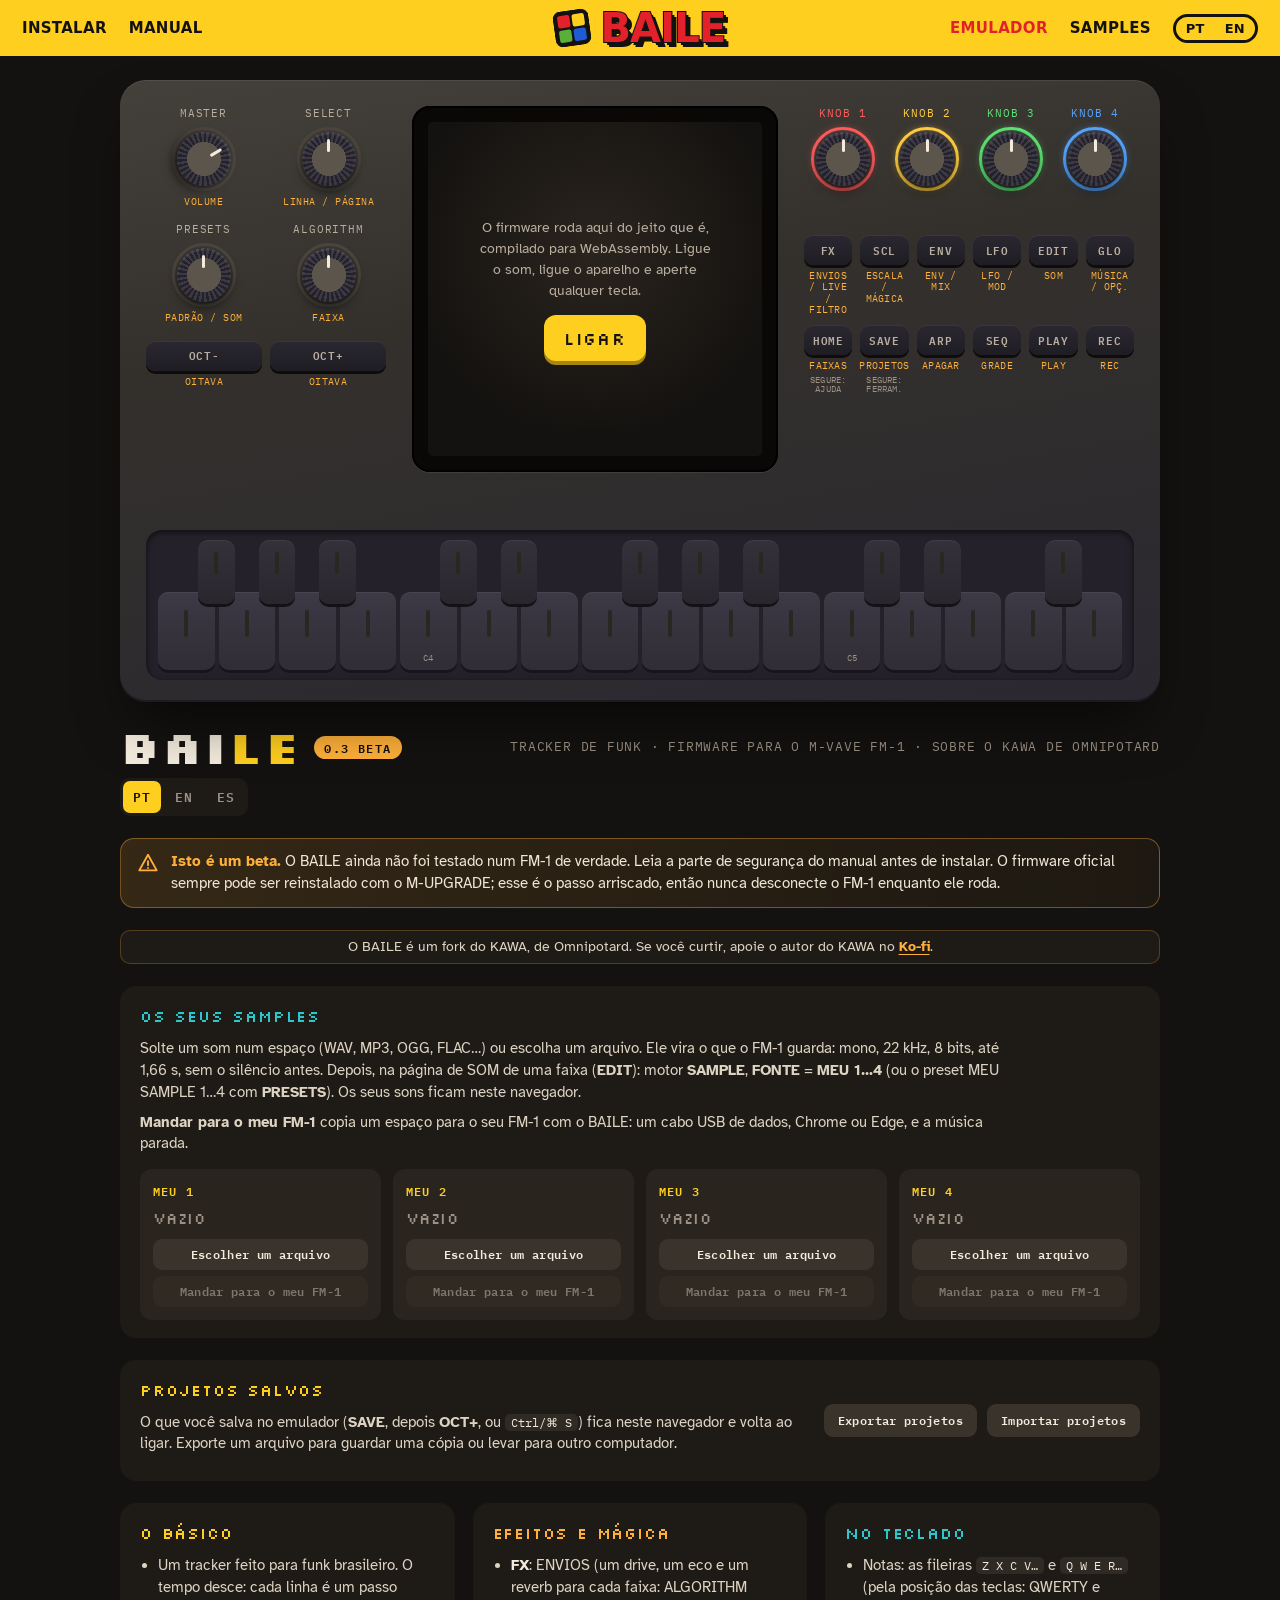
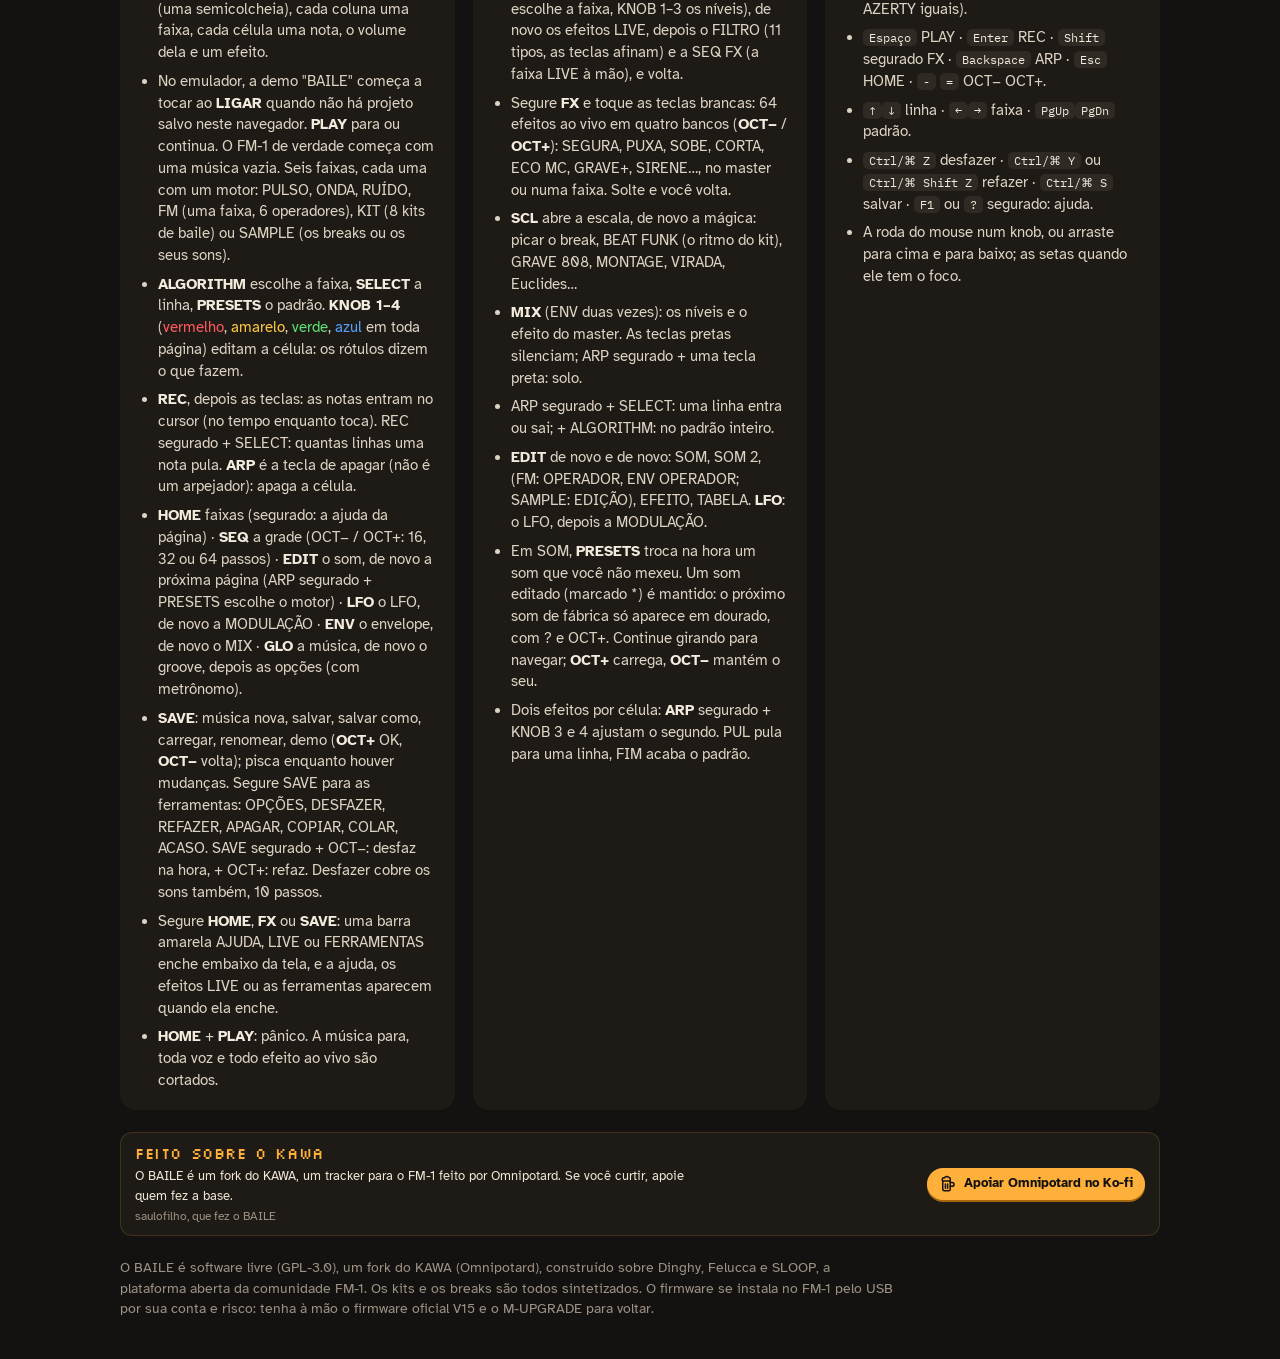
==== commit b591d3b8: "BAILE 0.3: identity FM-1_808130, package, site, manual; sound plan for after 0.3 Co-Authored-By: Cla" ====
--- a/emulator/index.html
+++ b/emulator/index.html
@@ -326,7 +326,7 @@
   <header class="top">
     <div class="brand">
       <h1>BAI<span>LE</span></h1>
-      <span class="beta" id="beta-badge">0.3-DEV BETA</span>
+      <span class="beta" id="beta-badge">0.3 BETA</span>
     </div>
     <div class="tag" data-t="tag"></div>
     <div class="langs" role="group" data-ta="langs" aria-label="Language">
@@ -388,7 +388,7 @@
 <script>
 (() => {
   "use strict";
-  const WASM_B64 = "AGFzbQEAAAABdhBgA39/fwF/YAAAYAF/AX9gAX8AYAABf2AFf39/f38AYAJ/fwBgA39/fwBgCH9/f39/f39/AGAHf39/f39/fwBgBn9/f39/fwBgAn9/AX9gBH9/f38AYAd/f39/f39/AX9gBX9/f39/AX9gCX9/f39/f39/[base64]/wE6AAACQAJAQcoKIAJBNWpB/[base64]//ASABQf//AUgbQQ1sQQ92OgAAIAJBtZa8gABqQYCAAiAAQYCAgIB8aiIBQRB1IgMgAUEfdSIBaiABc2sgA2wiA0ENdSIBIANBH3UiA2ogA3MgAWxBD3UgAWtBzTlsQQ91IAFqIgFBgYB+IAFBgYB+ShsiAUH//wEgAUH//wFIG0FzbEEPdjoAACAAQefMmbN/[base64]/[base64]/AdxIgJBkPyNgABqKAIANgLcnZiAAEEAIAJBoPyNgABqKAIANgLgnZiAAAJAIABB/wFxQQNJDQBBAEEAOgDvlbyAAEEAIQALAkAgBUH/AXFBA0kNAEEAQQA6APGVvIAACwJAIAZB/[base64]/zP+z3QA3AfqXvIAAQQBBAToA9JW8gABBAEHE/I2AADYC3J2YgABBAEGUppCAADYC4J2YgABBAEEAOgCxtaGAAEEAQQA6ANDTo4AAQQBBAToA8JW8gABBAEEAOgDslbyAAAtBkJq8gAAhA0EAIQUDQCAFQQJ0QZD4roAAaiIGQQA2AgACQCAFQYCgAmwiAkGQmLyAAGoiACgCAEHCprWCBUcNACAAKAIEIgRB/+F9akG/[base64]/iugABqIAs6AAAgAkG++K6AAGogDDoAACACQb34roAAaiANOgAAIAJBvPiugABqIA46AAAgAkG4+K6AAGogADYCACACQbf4roAAakEAOgAAIAJBtviugABqIBM6AAAgAkG1+K6AAGogFDoAACACQbT4roAAaiAVOgAAIAJBs/[base64]/IAJBf2pB/[base64]/0BaiAEIAFqIgNBg80Bai0AADoAACACQYL9AWogA0GCzQFqLQAAOgAAIAJBgf0BaiADQYHNAWotAAA6AAAgAkGA/QFqIANBgM0Bai0AADoAACABQXxqIgFBXEcNAAtBACEDIAUhAQNAIAFBfmotAAAhCCABQX9qLQAAIQkgAUF9ai0AACEKIAYgA2oiAkHe/AFqIAEtAAA6AAAgAkHb/AFqIAo6AAAgAkHf/AFqQQA6AAAgAkHc/AFqIAlBACAJQRBJG0EEdEHwB3EgCEEPcXI7AAAgAUF8aiEBIANBe2oiA0HAeEcNAAsgBUHceWohBSAEQdx5aiEEIAZBnHhqIQYgB0F/aiEBIAcNAAsQsoCAgABBAEEFNgKg4qyAAAwBCyAAQYCgAmxB4NOjgABqIQNBACEBA0AgAUGc4qyAAGogAyABaiICLQAAOgAAIAFBneKsgABqIAJBAWotAAA6AAAgAUGe4qyAAGogAkECai0AADoAACABQZ/irIAAaiACQQNqLQAAOgAAIAFBoOKsgABqIAJBBGotAAA6AAAgAUGh4qyAAGogAkEFai0AADoAACABQaLirIAAaiACQQZqLQAAOgAAIAFBo+KsgABqIAJBB2otAAA6AAAgAUEIaiIBQbCCAkcNAAsLQQBBADoAs+KsgAACQEEALQC74qyAAEG/f2pB/wFxQb8BSw0AQQBBAToAu+KsgAALQYB/IQEDQAJAIAFBvOOsgABqIgItAABBIEkNACACQQA6AAALAkAgAUG946yAAGoiAi0AAEFvakH/AXFB7wFLDQAgAkEBOgAACwJAIAFBvuOsgABqIgItAABBIEkNACACQQA6AAALAkAgAUG/46yAAGoiAi0AAEFvakH/[base64]/[base64]/48BSxs7AAALIAFBigRqIgYvAQAiAkGP+ANxIAIgAkHgB3FBkAJLIgkbIQICQAJAIAkNACACQYCQAUkNAQsgBiACQf8HcSACIAJB/48BSxs7AQALIAFBjwRqIgYvAAAiAkGP+ANxIAIgAkHgB3FBkAJLIgkbIQICQAJAIAkNACACQYCQAUkNAQsgBiACQf8HcSACIAJB/48BSxs7AAALIAFBlARqIgYvAQAiAkGP+ANxIAIgAkHgB3FBkAJLIgkbIQICQAJAIAkNACACQYCQAUkNAQsgBiACQf8HcSACIAJB/48BSxs7AQALIAFBmQRqIgYvAAAiAkGP+ANxIAIgAkHgB3FBkAJLIgkbIQICQAJAIAkNACACQYCQAUkNAQsgBiACQf8HcSACIAJB/48BSxs7AAALIAFBngRqIgkvAQAiAUGP+ANxIAEgAUHgB3FBkAJLIgIbIQECQAJAIAINACABQYCQAUkNAQsgCSABQf8HcSABIAFB/48BSxs7AQALIANBHmoiA0HAB0cNAAsgCEHkB2ohCCAKQQFqIgpBIEcNAAtBAEEALAD+5KyAACIBQQkgAUEJSBsiAUEAIAFBAEobOgD+5KyAAEEAQQAsAP/krIAAIgFBDyABQQ9IGyIBQQAgAUEAShs6AP/[base64]/[base64]//wNxIQMLAkAgAyACTQ0AIAQgAzsBACADIQILIAFBvOKugABqIAk7AQAgAUG+4q6AAGoiAyAJIAIgAy8BACIKIAogAkH//wNxIgNLGyAKIAlB//8DcUkbIgk7AQAgAUHA4q6AAGoiCiAJIAIgCi8BACIKIAogA0sbIAogCUH//wNxSRsiCTsBACABQcLiroAAaiIKIAkgAiAKLwEAIgogCiADSxsgCiAJQf//A3FJGyIJOwEAIAFBxOKugABqIgogCSACIAovAQAiCiAKIANLGyAKIAlB//8DcUkbIgk7AQAgAUHG4q6AAGoiCiAJIAIgCi8BACIKIAogA0sbIAogCUH//wNxSRsiCTsBACABQcjiroAAaiIKIAkgAiAKLwEAIgogCiADSxsgCiAJQf//A3FJGyIJOwEAIAFByuKugABqIgogCSACIAovAQAiCiAKIANLGyAKIAlB//8DcUkbIgk7AQAgAUHM4q6AAGoiCiAJIAIgCi8BACIKIAogA0sbIAogCUH//wNxSRsiCTsBACABQc7iroAAaiIKIAkgAiAKLwEAIgogCiADSxsgCiAJQf//A3FJGyIJOwEAIAFB0OKugABqIgogCSACIAovAQAiCiAKIANLGyAKIAlB//8DcUkbIgk7AQAgAUHS4q6AAGoiCiAJIAIgCi8BACIKIAogA0sbIAogCUH//wNxSRsiCTsBACABQdTiroAAaiIKIAkgAiAKLwEAIgogCiADSxsgCiAJQf//A3FJGyIJOwEAIAFB1uKugABqIgogCSACIAovAQAiCiAKIANLGyAKIAlB//8DcUkbIgk7AQAgAUHY4q6AAGoiCiAJIAIgCi8BACIKIAogA0sbIAogCUH//wNxSRsiCTsBACABQdriroAAaiIKIAkgAiAKLwEAIgogCiADSxsgCiAJQf//[base64]/[base64]/AX4QuYCAgABBACEAQQBBiQQ7ALfirIAAQQBBxQA7AajirIAAQQBBwoKl4gQ2AqTirIAAQQBBggE7AbTirIAAAkADQAJAAkACQCAAQRxsQZTRk4AAaigCACIBLQAAIgINAEEAIQMMAQsgAUEBaiEEQQAhAQNAAkAgAkH/AXEgAUHIy4CAAGotAABGDQAgASEDDAMLIAQgAWohAiABQQFqIgMhASACLQAAIgINAAsLQQAhAgsgAkH/AXEgA0HIy4CAAGotAABGDQEgAEEBaiIAQT5HDQALQQAhAAtBACEFQQAgABC6gICAAAJAA0ACQAJAAkAgBUEcbEGU0ZOAAGooAgAiAS0AACICDQBBACEDDAELIAFBAWohBEEAIQEDQAJAIAJB/wFxIAFB16yAgABqLQAARg0AIAEhAwwDCyAEIAFqIQIgAUEBaiIDIQEgAi0AACICDQALC0EAIQILIAJB/[base64]/ayAAEEAQSA6AOT1rIAAQQBBIDoAgO6sgABBAEEMOgDq5KyAAEEAQQg6AKrkrIAAQQBBCjoA6uOsgABBAEEFQfjhgIAAQQwQu4CAgABBAEECOgDA7ayAAEEAQQQ6AN7trIAAQQBBAC8Bvu2sgABBj/gDcUHAAHI7Ab7trIAAQQBBAC8B3O2sgABBj/[base64]/qsgABBAEEZNgGC+6yAAEEAQcgAOgCB+6yAAEEAQRk2AfbrrIAAQQBBwwA6APXrrIAAQQBBGjYBvvusgABBAEHDADoAvfusgABBAEEYNgKY/KyAAEEAQcMAOgCX/KyAAEEAQRk2AfL8rIAAQQBBwwA6APH8rIAAQQBBADoAieqsgABBAUEEQcblgIAAQQ0Qu4CAgABBAUECQYCIgIAAQQ4Qu4CAgABBAUEDQYvrgIAAQQYQu4CAgABBAEEGOgC98KyAAEEAQQg6AJ30rIAAQQBBAC8Au/CsgABBj/gDcUEgcjsAu/CsgABBAEEALwCb9KyAAEGP+ANxQSByOwCb9KyAAEECQQRBxuWAgABBDRC7gICAAEECQQJBgIiAgABBDhC7gICAAEECQQNBi+uAgABBBhC7gICAAEEAQQY6AKH4rIAAQQBBCDoAgfysgABBAEEDOgC99ayAAEEAQQAvAJ/4rIAAQY/4A3FBIHI7AJ/4rIAAQQBBAC8A//usgABBj/gDcUEgcjsA//usgABBAEEALwC79ayAAEGP+ANxQcAAcjsAu/WsgABBAkEAQaaKgIAAQQwQu4CAgABBAEEFOgDh+qyAAEEAQQY6ALv7rIAAQQBBAC8A3/qsgABBj/gDcUEgcjsA3/qsgABBAEEALwC5+6yAAEGP+ANxQTByOwC5+6yAAEECQQVBreGAgABBCRC7gICAAEEAQQI6AOr8rIAAQQBBAC8B6visgABBj/gDcUGQAXI7Aer4rIAAQQBBAC8B6PysgABBj/[base64]/4A3FBIHI7ALeBrYAAQQNBA0Ht34CAAEEGELuAgIAAQQNBAEGOjICAAEEKELuAgIAAQQBCk6bMmLHixIkTNwKkha2AAEEAQQw6AK+BrYAAQQBBggI7AcTirIAAQQBCgIKEkKDAwIEBNwK84qyAAEEAQYEKOwG64qyAAEEAQQAvAK2BrYAAQY/[base64]/wFxQSBJG0H/AXFBAC0A5dOsgABLDQBBAEEAOgDl06yAAAtBAC0AuuKsgAAhAgJAAkBBAC0AmeKsgABFDQAgAUH/AXFFDQAgAkH/AXFFDQAgAEEHRw0AQQBBAC0A7dmsgAAiAToA5tOsgAAgAUEALQC74qyAAE8NAEEAIAFBAXRBvOKsgABqLQAAIgM6AOTTrIAADAELQQAtAOTTrIAAIQMLAkAgA0H/AXEiBEHkB2xBgO6sgABqLQAAIgFBECABQX9qQf8BcUEgSRtB/wFxIgFBAC0A5dOsgABLDQBBAEEAOgDl06yAAAsgBEEBaiEFQQAtAKi4xYAAIQYgAUEPakEEdiIHIQECQCAEQR5LDQAgByEBIARB5AdsQYHurIAAai0AAEEBcUUNACAFQeQHbEGA7qyAAGotAAAiAUEQIAFBf2pB/wFxQSBJG0H/[base64]/wFGDQACQCAAQQJHDQBBAC0A7rjFgAAhAQJAAkACQAJAQQAtALC1oYAAIgJBBSACQQVJGyICQQV0QbzjrIAAai0AAEF9ag4DAAIBAgsgAUEHcUHw85OAAGohAQwCCyABQf8BcUEHcEH485OAAGohAQwBCyABQf8BcUEGcEH/85OAAGohAQsgAS0AAA0AIAJBAC0AgNbGgABHDQBBACgC0N/GgAAhAUEAKAKIrpqAACABa0HBPkkNAQtBAEH/[base64]/85OAAGohAgtBBSEBIAItAABB/gFxQQZGDQELIABBkJ+UgABqLQAAIQELIAFB4ODGgABqQQI6AAALQQEhDUEAQQJBAUEALQCZ4qyAABsiDjoA7ODGgAACQEEALQDAuMWAAEUNACAAQQhGDQBBAEECQQFBACgCiK6agABB9ANuQQFxGzoA6eDGgAALAkAgCkH/AXFFDQBBAkEBQQAoAoiumoAAQawCbkEBcRshDQtBACANOgDt4MaAAEEAQQFBAkEALADzlbyAACIBQQFIGyIPOgDh4MaAAEEAQQJBASABQQBIGyIQOgDg4MaAAAJAAkACQAJAAkACQAJAAkACQCAAQX9qDg0ABwcDAgcEBAcBBwcGBwsgByEBAkAgA0H/AXFBHksNACAHIQEgBEHkB2xBge6sgABqLQAAQQFxRQ0AIAVB5AdsQYDurIAAai0AACIBQRAgAUF/akH/AXFBIEkbQf8BcUEPakEEdiAHaiEBCyAGQQAgAUEEIAFBBEkbIAZLGyAHTyAEaiIIQeQHbCIKQYDurIAAai0AACIBQRAgAUF/akH/AXFBIEkbIQJB/[base64]/akH/[base64]/pa8gAAiAUEaSw0AIAFB7uDGgABqQQJBASALQQNGGzoAAAsCQEEALQD/[base64]/[base64]/[base64]/pa8gAAiAUEaSw0AIAFB7uDGgABqQQJBASACQQhxGzoAAAsCQEEALQD/[base64]/[base64]/jrIAAai0AAEUNAkEALQC54qyAAEH/[base64]/jrIAAaiEFIAFBvOOsgABqIQQgC0ECdEGQ1saAAGohA0EALQC01KyAAEEBcyERQZCwmoAAIQpBACENA0BBACANQShsNgKQ98eAABCHgICAAEHFu/[base64]/[base64]/[base64]/[base64]/[base64]/[base64]/AToAhpuYgABBAEEANgLgucWAAEEAQQA6AMj8roAAAkBBAC0AsLWhgABBBkkNAEEAQQU6ALC1oYAAC0EAQQ86AISbmIAAQQBB/wE6AOmdmIAADAsLAkACQAJAAkAgCEF2ag4HAwICAgIAAQILAkBBAC0AsLWhgABBBkkNAEEAQQU6ALC1oYAAC0EAQRA6AISbmIAAQQBB/wE6AOmdmIAADA0LQQAtAOS5xYAAELyAgIAAQQBBADoA6bjFgAAMDAsCQEEALQDlucWAACAIIAhBC0YbIgZB/wFxIghBEEsNAEEBIAh0QYCIB3ENAQtBAEEAQQAgBiAIQQtGGyAIQQhGGzoA5LnFgAALAkAgBQ0AQQBBADYC4OSugABBAEH/[base64]/wFxQQFHELyAgIAADAgLAkBBAC0AhJuYgABBC0cNAEEAQQAtAOW5xYAAOgCEm5iAAAtBABC9gICAAAwHCwJAQQAtAISbmIAAIghBC0cNAEEAQQAtAOW5xYAAIgg6AISbmIAAC0EEQQMgCEH/AXFBA0YbELyAgIAADAYLQQEQvYCAgAAMBQsCQEEALQCEm5iAACIIQQtHDQBBAEEALQDlucWAACIIOgCEm5iAAAtBBUEAQQYgCEH/AXEiCEEFRhsgCEEGRhsQvICAgAAMBAsCQEEALQCEm5iAACIIQQtHDQBBAEEALQDlucWAACIIOgCEm5iAAAtBDUEJQQcgCEH/[base64]/wE2AvCdmIAAQQBBAToAwLjFgABBAEEBOgC4uMWAAEEAQQAoAoiumoAANgL0h8aAAEEAQQAoAoiumoAANgK8uMWAACAIQfjtrIAAakIANwIAIAhB8O2sgABqQgA3AgAgCEHo7ayAAGpCADcCACAIQeDtrIAAakIANwIAAkBB7MqAgABBoLKAgABB/[base64]/wFxQSBJG0H/AXFBD2pBBHYiCCEJAkAgBkEeSyIPDQAgCCEJIA5Bge6sgABqLQAAQQFxRQ0AIA1B5AdsQYDurIAAai0AACIJQRAgCUF/akH/AXFBIEkbQf8BcUEPakEEdiAIaiEJCyADQf8BcSEQIAVBACAJQQQgCUEESRsgBUsbIAhPIAZqIQkgCCEGAkAgDw0AIAghBiAOQYHurIAAai0AAEEBcUUNACANQeQHbEGA7qyAAGotAAAiBkEQIAZBf2pB/wFxQSBJG0H/[base64]/wFxRQ0AIAhBABC/gICAAEEAQQE6AMC4xYAAQQBBAToAuLjFgABBAEEAKAKIrpqAADYCvLjFgABBAC0AsLWhgAAiCEEFIAhBBUkbQcQAbEEALQDvuMWAAEF/akEPcUECdGpBoN+ugABqQQA2AgAMAgsgBUEERw0BIAhBABC/[base64]/wFGDQACQCAKQQFHDQBBAC0AgNbGgAAiCEEFSw0CAkBCgICA/[base64]/wE6AO6dmIAAIAVB0JPJgABqQQA6AABBAEEAKAKIrpqAADYCsLjFgAAMAwsgCCAGQQEQwoCAgABBACEFQQBB/[base64]/[base64]/AXFBEEkbIQULIAVBAXQgBUEBdiAIGyIFQb9/[base64]/akH/AXFBHksNAgsgBkHkB2xBneasgABqLQAAQQFxRQ0BC0EAIQVB/[base64]/ATYC8J2YgABBAEEAKAKIrpqAADYC9IfGgAAgCUGB7qyAAGogBUHAAEY6AAAgCUGA7qyAAGogCDoAAEEAKAKIrpqAABoCQCAIQRAgCEF/akH/[base64]/wFxIgZFDQAgBkEDSw0AQQAgCDoA652YgABBARDDgICAAAwJCyAFQQFGDQYCQCAFQf4BcUECRw0AQQBBAToA6rjFgABBACAIQQEgCEF/akH/AXFBA0kbIgg6AOudmIAAIAVBAkcNCQwICwJAIAVBBEcNAEEAQQI6AOq4xYAAQQBBAC0ApOKsgAA6ALDWxoAAQQBBACgApeKsgAA2ALHWxoAAQQBBACkAqeKsgAA3ALXWxoAAQQBBAC8AseKsgAA7AL3WxoAAQQBBAC0As+KsgAA6AL/[base64]/[base64]/akH/[base64]/[base64]/wFxQQNJDQBBASEGAkACQCAJQQV0IghBvOOsgABqLQAAQX5qDgQDAQMAAQsgCEG/[base64]/wFxQQ9qQQR2IhAhBQJAIAZBHksNACAQIQUgDkGB7qyAAGotAABBAXFFDQAgBkEBakHkB2xBgO6sgABqLQAAIgVBECAFQX9qQf8BcUEgSRtB/[base64]/wE6AIabmIAAQQBBADYC4LnFgABBAEEAOgDI/K6AAAtBAEEAQfDTrIAAELGAgIAAOgCw1KyAAEEAQQFBgNSsgAAQsYCAgAA6ALHUrIAAQQBBAkGQ1KyAABCxgICAADoAstSsgABBAEEDQaDUrIAAELGAgIAAOgCz1KyAAEEAQQA6AOq4xYAAAkBBAC0AsLWhgABBBkkNAEEAQQU6ALC1oYAAC0EAQQg6AISbmIAAQQBB/[base64]/akH/[base64]/[base64]/AXFBDkcNAUEAKALYuMWAACEHQQ4hCkEAKAKIrpqAACAHa0H7AUkNAUEKIQpBAC0AsLWhgABBBkkNAEEAQQU6ALC1oYAAC0EAIAo6AISbmIAAQQBB/[base64]/[base64]/wFxQQ9qQQR2IQcgCEEALQCouMWAAGohCgJAIAVBHksNACACQYHurIAAai0AAEEBcUUNACAFQQFqQeQHbEGA7qyAAGotAAAiCEEQIAhBf2pB/wFxQSBJG0H/AXFBD2pBBHYgB2ohBwtBAEH/AToA6Z2YgABBAEEAIAdBBCAHQQRJG0F/[base64]/[base64]/akH/AXFBIEkbIgpB/wFxbyIHQR91IApxIAdqOgDl06yAAAtBACgCpK6agAAhCkEAQQA2AqSumoAAQQAtAISbmIAAIQcCQAJAIApFDQBBAC0A57jFgABBAXFFDQAgB0H/AXENAEEAQQE6AOi4xYAAQQBBACgCiK6agAA2AryWvIAAIApBARDHgICAAEEALQCEm5iAACEHDAELAkAgCkUNACAHQf8BcUEHRw0AQQBBACgCiK6agAA2AryWvIAAQQBBAEEALQC74qyAACIHQT8gB0E/SRsiCCAKQQAtAObTrIAAaiIKIAogCEobIApBAEgbIgo6AObTrIAAAkAgCkH/AXEiCiAHSQ0AQQchBwwCC0EAIApBAXRBvOKsgABqLQAAOgDk06yAAEEAQQA6AOidmIAAQQchBwwBCwJAIApFDQAgB0H/AXFBDUcNAEEAQQAoAoiumoAANgK8lryAAEEAQQBBAC0AxOSugAAiB0EQIAdBEEkbQX9qQQAgBxsiByAKQQAtAO24xYAAaiIKIAogB0obIApBAEgbOgDtuMWAAEENIQcMAQsCQCAKRQ0AIAdB/[base64]/AXFBB3BB+POTgABqIQYMAQsgCEH/AXFBBnBB//OTgABqIQYLQQAhCEEAQQAoAoiumoAANgK8lryAAEEAQQBBBkEFIAdB/wFxQQRGGyICIAogBWoiCiAKIAJKGyAKQQBIGyIKOgCwtaGAAEEAQQA6AO64xYAAQQhBB0EGIApB/wFxIgpBBSAKQQVJG0EFdEG846yAAGotAAAiCkEFRhsgCkEDRhshASAKQX1qIQUgBi0AAEH/AXEhAgNAIAhBB24hCgJAAkACQAJAIAUOAwACAQILIAhBB3FB8POTgABqIQoMAgsgCkF5bEH485OAAGogCGohCgwBCyAIQQZwQf/zk4AAaiEKCwJAAkAgCi0AACACRw0AQQAgCDoA7rjFgAAMAQsgASAIQQFqIghHDQELC0EAQf8BOgDpnZiAAAtBACgCuK6agAAhCkEAQQA2AriumoAAAkAgCkUNAEEAQQAoAoiumoAANgK8lryAAEEALQDduMWAAA0AAkACQAJAAkAgB0H/[base64]/[base64]/akH/AXFBIEkbQf8BcUEPakEEdiIIIQYCQCABQR5LIgMNACAIIQYgBEGB7qyAAGotAABBAXFFDQAgD0HkB2xBgO6sgABqLQAAIgZBECAGQX9qQf8BcUEgSRtB/wFxQQ9qQQR2IAhqIQYLIAlB/wFxIQkgBUEAIAZBBCAGQQRJGyAFSxsgCE8gAWohBiAIIQECQCADDQAgCCEBIARBge6sgABqLQAAQQFxRQ0AIA9B5AdsQYDurIAAai0AACIBQRAgAUF/akH/[base64]/GgABqIgEtAABBEnBBBHQgAkH3nZiAAGoiCC0AAEEPcXI7AAEgAEEALQDk06yAACACIAogB0EAQQAQy4CAgAACQCAALQAAIgdBf2pB/[base64]/85OAAGohCAtBAEH/[base64]/[base64]//AyAHQf//[base64]//8DcSEFCwJAIAUgB00NACAEIAU7AQAgBSEHCyAIQbziroAAaiABOwEAIAhBvuKugABqIgUgASAHIAUvAQAiAyADIAdB//8DcSIFSxsgAyABQf//A3FJGyIBOwEAIAhBwOKugABqIgMgASAHIAMvAQAiAyADIAVLGyADIAFB//8DcUkbIgE7AQAgCEHC4q6AAGoiAyABIAcgAy8BACIDIAMgBUsbIAMgAUH//wNxSRsiATsBACAIQcTiroAAaiIDIAEgByADLwEAIgMgAyAFSxsgAyABQf//A3FJGyIBOwEAIAhBxuKugABqIgMgASAHIAMvAQAiAyADIAVLGyADIAFB//8DcUkbIgE7AQAgCEHI4q6AAGoiAyABIAcgAy8BACIDIAMgBUsbIAMgAUH//wNxSRsiATsBACAIQcriroAAaiIDIAEgByADLwEAIgMgAyAFSxsgAyABQf//A3FJGyIBOwEAIAhBzOKugABqIgMgASAHIAMvAQAiAyADIAVLGyADIAFB//8DcUkbIgE7AQAgCEHO4q6AAGoiAyABIAcgAy8BACIDIAMgBUsbIAMgAUH//wNxSRsiATsBACAIQdDiroAAaiIDIAEgByADLwEAIgMgAyAFSxsgAyABQf//A3FJGyIBOwEAIAhB0uKugABqIgMgASAHIAMvAQAiAyADIAVLGyADIAFB//8DcUkbIgE7AQAgCEHU4q6AAGoiAyABIAcgAy8BACIDIAMgBUsbIAMgAUH//wNxSRsiATsBACAIQdbiroAAaiIDIAEgByADLwEAIgMgAyAFSxsgAyABQf//A3FJGyIBOwEAIAhB2OKugABqIgMgASAHIAMvAQAiAyADIAVLGyADIAFB//8DcUkbIgE7AQAgCEHa4q6AAGoiAyABIAcgAy8BACIDIAMgBUsbIAMgAUH//[base64]/wFxIQUMAwtB4wAgBEGF5ayAAGotAABB5ABwa0H/[base64]/[base64]/wFxaiIHIAcgA0obIAcgCUgbazoAAAwDCyAEQYblrIAAakHjACAJIAMgB0HjACAEQYXlrIAAaiIILQAAQeQAcGtB/wFxaiIHIAcgA0obIAcgCUgbayIHOgAAIAggBzoAAAwCCyAEQYnlrIAAaiAJIAMgByAEQYrlrIAAaiIILQAAQeQAcGoiByAHIANKGyAHIAlIGyIHOgAAIAggBzoAAAwBCyAEQYflrIAAaiIIQeMAIAkgAyAHQeMAIAgtAABB5ABwa0H/[base64]/[base64]//8DcUEMcDoAt+KsgAAMAwtBACAHQQAtALjirIAAaiIHQQsgB0ELSBsiB0EAIAdBAEobOgC44qyAAAwCC0EAIAdBAC0AueKsgABqIgdBASAHQQFIGyIHQQAgB0EAShs6ALnirIAADAELQQAgB0EALQD95KyAAGoiB0EQIAdBEEgbIgdBACAHQQBKGzoA/[base64]/[base64]/WxoAADAoLQQAtAOy4xYAAIgFBsNbGgABqIgYtAAAhAkEEIQgCQAJAAkACQAJAA0AgCEGcm5SAAGotAAAgAkH/AXEiBUYNAiAIQZ2blIAAai0AACAFRg0BIAhBnpuUgABqLQAAIAVGDQMgCEGfm5SAAGotAAAgBUYNBCAIQaCblIAAai0AACAFRg0FIAhBBWoiCEEsRw0AC0EAIQgMBAsgCEF9aiEIDAMLIAhBfGohCAwCCyAIQX5qIQgMAQsgCEF/aiEICyAIIAdBKG9qQShqQf8BcUEocCEJAkAgAUUNACABQQNxIQhBACEHAkAgAUF/akEDSQ0AIAFB/[base64]/[base64]/[base64]/[base64]/[base64]/[base64]/[base64]/wE6AIabmIAAQQBBADYC4LnFgAAMBAsCQCAKDQBBACAHQQAtAP2dmIAAaiIHQcAAIAdBwABIGyIHQQEgB0EBShs6AP2dmIAADAILAkAgCkEBRw0AQQAtAP2dmIAAIghB/wFxQSFJDQAgCEF/[base64]/ABIGyIHQQwgB0EMShs6ANGdmIAADAILQQAgB0EBdEEALQDQnZiAAGoiB0H/[base64]/[base64]/wFxQX9qDhADCQkFBAkGBwoCCgkICQEACQsgBUUNCSABQQBIDQlBAC0A6LnFgABBBHQgAWoiAUEALQDk06yAACIIQeQHbCICQYDurIAAai0AACIFQRAgBUF/akH/[base64]/ABIGyIIQQwgCEEMShs6ANGdmIAADAgLQQAtAOe5xYAAIQgCQCABQQBIIgINACAIQQJJDQAgASAIQQR0akFgaiEIAkACQCAFRQ0AQQAgCDoA/d/GgABBACAIOgDtnZiAAEEAQQAoAuC5xYAAQQEgCHRyIgI2AuC5xYAAAkACQCAIQf8BcSIIQR9LDQAgAiAIdkEBcQ0BC0F/IQgDQCACIAhBAWoiCHZBAXFFDQALCyAIQX8gCEEgSRshAgwBC0EAQQAoAuC5xYAAQX4gCHdxIgI2AuC5xYAAAkACQEEALQDtnZiAACIIQR9LDQAgAiAIdkEBcQ0BCwJAIAINAEH/ASECDAILQX8hCANAIAIgCEEBaiIIdkEBcUUNAAsLIAhBfyAIQSBJGyECC0EAIQhBACACOgCGm5iAAAJAQQAtAKm4xYAARQ0AQQAtAJnirIAAQQBHIQgLQQAgCDoAyPyugAAgBUUNCEEALQDI/[base64]/[base64]/K6AAEEBIAZ0czoAtfyugAAMBwsCQCABQQBIDQBBAC0A5NOsgAAiBkEBaiELQQAtAKi4xYAAIQIgBkHkB2wiEEGA7qyAAGotAAAiCEEQIAhBf2pB/wFxQSBJG0H/AXFBD2pBBHYiCCEEAkAgBkEeSyIODQAgCCEEIBBBge6sgABqLQAAQQFxRQ0AIAtB5AdsQYDurIAAai0AACIEQRAgBEF/akH/AXFBIEkbQf8BcUEPakEEdiAIaiEECyACQQAgBEEEIARBBEkbIAJLGyAITyAGaiEEIAghBgJAIA4NACAIIQYgEEGB7qyAAGotAABBAXFFDQAgC0HkB2xBgO6sgABqLQAAIgZBECAGQX9qQf8BcUEgSRtB/wFxQQ9qQQR2IAhqIQYLIAJBACAGQQQgBkEESRsgAksbIgJBACAIIAIgCEkba0EEdCABaiIGIARB5AdsIgJBgO6sgABqLQAAIghBECAIQX9qQf8BcUEgSRtB/[base64]/wE2AvCdmIAAQQBBAToAwLjFgABBAEEBOgC4uMWAACAGQQA6AABBAEEAKAKIrpqAADYC9IfGgABBAEEAKAKIrpqAADYCvLjFgAAgAUGh5qyAAGpBADYAAAwBC0EAQQA6ANyHxoAAIAVB9t/[base64]/[base64]/wE6AOmdmIAADAcLIAVFDQYgBkEFSg0GQQBB/[base64]/wE6APadmIAAQQAgCDoA5NOsgAACQCAIQeQHbEGA7qyAAGotAAAiBUEQIAVBf2pB/wFxQSBJG0H/AXFBAC0A5dOsgABLDQBBAEEAOgDl06yAAAtBACEFAkBBAC0AmeKsgABFDQAgCEEALQDQ+a6AAEYhBQtBACAFOgDonZiAAEEALQC64qyAACEFQQAtAJnirIAARQ0GIAVB/[base64]/OSsgABBAEEBOgC4uMWAAEEAQQAoAoiumoAANgK8uMWAAAwFC0EALQCwtaGAAEEFSw0EIAVFDQQgChDNgICAAEEAQQAoAojgxoAAIAJyNgKI4MaAAAwECyAFRQ0DIAFBAEgNA0EALQDm06yAACIIQT9LDQMgCEEALQC74qyAAEH/AXEiBUsNA0EAQQA6AOidmIAAAkACQCAIIAVHDQBBACAIQQFqOgC74qyAACAIQQF0IgVBveKsgABqQQE6AAAgBUG84qyAAGogAToAAEEALQC64qyAACEFQQAtAJnirIAARQ0BIAVB/[base64]/ABBqqSAgABB4/wDQQMQz4CAgAAaQQRB4AFBLEEOQQAvAfSXvIAAENCAgIAAQQhB4AFB29GAgABB//8DQQMQz4CAgAAaQagBQeABQcYAQQ5BgiEQ0ICAgABBqwFB4AFB3pGAgABB2+4DQQEQz4CAgAAaIARB2QRJDQEgBEGmBG5BAXFFDQFB/AAhCUGfjoCAAEH01ICAAEGE1YCAAEEALQDQ06OAACIBQQJGGyABQQFGGyIFIQEDQCAJQXxqIQkgAS0AACEIIAFBAWohASAIDQALIAlBigEgBUH//[base64]//wNLQQF0QYznl4AAaiEJAkACQCABQYAYcQ0AQQAhAwwBC0EAKAKIrpqAAEHaAG5BAXEhAwsgCS8BACEIQQNBAiABQYCAwAhxGyEJCwJAQQAtAJnirIAADQBBACgCvJa8gAAhAUEDIAlBACgCiK6agAAgAWtBoJwBSxshCQsgAEGc5wA7AW4gAEH//49zNgFqIAAgCDsBZCAAQcGQkMoCNgJgIABCw+bvur/M//[base64]//A3EQ0ICAgABBGkEDQQAtANDTo4AAQcQAbCAQQQJ0akHA5ZeAAGooAgBBAC8B+Je8gABBAxDPgICAABogGEEcaiEKQQAsAKSdmIAAIQhBAC0AhJuYgAAhAQJAAkAgCEEASA0AIAFB/wFxQQpGDQAgAEEAOgBQQQAtANDTo4AAIQFBACwApJ2YgABBA3ZB/v///[base64]//A3EiBkELdkHEAWxqQQN0QYDwB3EgBUEfcUE8bCAIQR9xQcQBbGpBCHZyIAVBBXZBP3FBPGwgBkEFdkE/cUHEAWxqQQN2QeAfcXIhCAsgCkEDIAFBDiAIQf//[base64]//8DcUEBEM+AgIAAGgwBCwJAIBpFDQAgAUH/[base64]/aiEXAkAgBkEDcUUNAEEAIQhBACADQQNxayEFIABBIGogBmohBwNAIAEgByAIakF/[base64]//wNxIgZBC3ZBxAFsakEDdEGA8AdxIAVBH3FBPGwgAUEfcUHEAWxqQQh2ciAFQQV2QT9xQTxsIAZBBXZBP3FBxAFsakEDdkHgH3FyIQELIApBAyAIQQ4gAUH//[base64]//[base64]/[base64]/[base64]/aiEGAkAgAUEDcSIJRQ0AIABBIGpBf2ohBQNAIAggBSABai0AADoAACAIQQFqIQggAUF/[base64]/[base64]//[base64]/[base64]/aiIGDQALCwJAIANBA0kNACAFQfABbCAVQfABbGtBAXRB9u/[base64]/wFxQSBJIQlB/[base64]/AXEhAUEQIQYCQCAWRQ0AQSlB7AAgAUEFIAFBBUkbIgkbIQYgFkEBRg0AQdwAQRkgCUEBRhsgBmohBiAWQQJGDQBB3ABBGSAJQQJGGyAGaiEGIBZBA0YNAEHcAEEZIAlBA0YbIAZqIQYgFkEERg0AQdwAQRkgCUEERhsgBmohBgtBAC0A/OSsgAAhCUEALQC1/[base64]/cSAJbGpBA3ZB4B9xciEJCyAGIAFqIQsCQEEAKAKQ98eAACIZQRQgGUEUShsiFyAZQXcgGUF3SBtBKGoiFU4NACAXQfABbCIBIBlB8AFsIghrQQF0QZDhxoAAaiEDIAYgAWogCGtBAXRBkOHGgABqIQcgC0F/[base64]//wNxQQMQz4CAgAAaQQAtALC1oYAAIREMAQsgGUFiakFRSQ0AQQAvAeyXvIAAIA8gChshByAGQQZqIRcgBkENaiEUIAZBDGohFSAGQQtqIRggBkEKaiETIAZBCWohDyAGQQhqIRogBkEHaiEQQRYgGWshCSAWQQV0QbzjrIAAai0AAEHI/[base64]/[base64]/eSsgAAiAyEJAkADQCAFIQYgAEEgaiABIghqIAkgCUEKbiIHQQpsa0EwcjoAACAIQQFqIQEgCUEKSQ0BIAZBAWohBSAHIQkgCEEKSQ0ACwsCQCABQQNxRQ0AIAZBA3EhBiAAQdAAakEBciEHIABBIGpBf2ohBUEAIQkDQCAHIAlqIAUgAWotAAA6AAAgBUF/[base64]/wBqIAY7AQAgAUHAAHENASABQSBxDQMMBAsgAUHAAHFFDQEgBUEnSw0BCyAHIAlqQcr/AGogBjsBAAsgAUEgcUUNASAFQShPDQMLIAcgCWpBzP8AaiAGOwEAIAFBEHENASABQQhxRQ0DDAQLIAFBEHFFDQEgBUEnSw0BCyAHIAlqQc7/AGogBjsBAAsgAUEIcUUNACAFQShJDQEMCAsgAUEEcUUNAiAFQSdNDQEMAgsgByAJakHQ/wBqIAY7AQAgAUEEcUUNAgsgByAJakHS/[base64]/[base64]/AXFB/[base64]/cWwhAyAWIRUDQAJAIBMgD04NACAXIQEgBCEFA0AgASABLwEAIghBC3YgCWwgB2pBA3RBgPADcSAIQR9xIAlsIAZqQQh2ciAIQQV2QT9xIAlsIANqQQN2QeD/A3FyOwEAIAFBAmohASAFQX9qIgUNAAsLIBdB4ANqIRcgFUEBaiIVIBhHDQALCwJAICxBAC0A5dOsgABHDQAgGSASRw0AQQAvAfSXvIAAQX9BAC0AqbjFgAAbIQ8gDEF/aiELAkAgGCAWTA0AIApBACAKQQBKGyEXIAogGiApIBogKUobQfABbGogGkHwAWxrQQF0QZDhxoAAaiEDIAogC2oiAUHwASABQfABSBsiFSAKayETIA9BH3FBMmwhBSAPQf//A3EiAUELdkEybCEGIAFBBXZBP3FBMmwhBwNAAkAgFyAVTg0AIAMhASATIQgDQCABIAEvAQAiCUELdkHOAWwgBmpBA3RBgPADcSAJQR9xQc4BbCAFakEIdnIgCUEFdkE/cUHOAWwgB2pBA3ZB4B9xcjsBACABQQJqIQEgCEF/aiIIDQALCyADQeADaiEDIBZBAWoiFiAYRw0ACwsgCiAQIAtBDCAPQf//[base64]/[base64]//wNxIgFBBHZBP3EhAkEALwH2l7yAACEGIAFBgAhJDQIgAUEKdiEKIDEhAQwBCyABQf//[base64]//8DcUEBEM+AgIAAGgwDC0EALwHql7yAACIBQQt2QaYBbCAGQf//A3EiCUELdkHaAGxqQQN0QYDwB3EgAUEfcUGmAWwgBkEfcUHaAGxqQQh2ciABQQV2QT9xQaYBbCAJQQV2QT9xQdoAbGpBA3ZB4B9xciEBDAELQQAvAeqXvIAAIQELIBRBLGogEEGH64CAACABQf//[base64]/wFxQf0BSw0AQQAvAeSXvIAAIQkCQCA5LQAAIghFDQAgCEH/AUYNAAJAAkAgGUEFdCIFQbzjrIAAai0AAEF8ag4CAQACCyAFQb/jrIAAai0AAA0BCyAIQX9qQQ9NDQBBAC8B8pe8gAAhAgtBiAEgOEGh5qyAAGovAABBD3FBCWwiBWsiCCAJQQt2bCACQf//A3EiBkELdiAFQfgAaiIFbGpBA3RBgPADcSAIIAlBH3FsIAJBH3EgBWxqQQh2ciAIIAlBBXZBP3FsIAZBBXZBP3EgBWxqQQN2QeD/A3FyIQkMAQtBAC8B6pe8gAAhCQsgASAQIABBxABqIAlB//[base64]/wFxQT9LDQBB6gEgNkEGQQogAUEDdkH+////[base64]/[base64]/[base64]/GAgAAgAEEYakGL7ICAACAALQAYG0GL7ICAACADLwAAQfAHcRsQ1ICAgAAMDwtBAC0A7rjFgAAhAQJAAkACQAJAQQAtALC1oYAAIglBBSAJQQVJG0EFdEG846yAAGotAABBfWoOAwACAQILIAFBB3FB8POTgABqIQEMAgsgAUH/AXFBB3BB+POTgABqIQEMAQsgAUH/AXFBBnBB//[base64]/wFxQQhHDQBBAC0A0NOjgAAiF0EYbEHQkpiAAGohGQwBC0EALQDQ06OAACEXAkAgCQ0AIAFB/[base64]//wNxQQMQz4CAgAAaAkAgBkEYbEGAucWAAGoiBS0AACIBDQAgFiADQTVqQYvsgIAAQQAvAeyXvIAAQQEQz4CAgAAaDAELQQAhCCAUIQcCQANAAkAgAUH/[base64]/wFxIgFBBm4iCUEWbCIGQbUBaiEHIAUgCUEGbGtB/wFxQSdsQQRqIQMCQAJAQf8FIAV2QQFxRQ0AIAVBgJCYgABqLQAAQQF0QZDll4AAai8BACEJDAELAkAgBUEKRw0AQQAvAfaXvIAAIQkMAQtB9Je8gABB7pe8gAAgBUELRhsvAQAhCQsgAyAHQSVBFEEALwHml7yAACIIQQt2QaYBbCAJQf//[base64]//A0EDEM+AgIAAGiAFQQFqIgVBDEcNAAtBAEGb8YCAAEGb8YCAAEGb8YCAABDUgICAAEEBQZvxgIAAQZvxgIAAQZvxgIAAENSAgIAAQQJBm/GAgABBm/GAgABBm/GAgAAQ1ICAgABBA0Gb8YCAAEGb8YCAAEGb8YCAABDUgICAAAwOC0EALQDk06yAACIDQeQHbEGA7qyAAGotAAAiAUF/akH/AXFBIEkhCUH/ASEaAkBBAC0AmeKsgABFDQBB/wEhGkEALQDQ+a6AACADRw0AQQAtANH5roAAIRoLIAFBECAJGyEXQaDnl4AAQaDul4AAQQAtAP2dmIAAIgpBIEsbIQsgCkF/[base64]//[base64]//wNBARDPgICAABoLIBdB/[base64]/aiIIQf8BcUE/Sw0AIAkgAUEqIBYgCEEDdkEGcUGM55eAAGovAQBBAUGg55eAAEGg7peAACAFQSBLGyAIQR9xQRxsaiIILQAYIAhBAC0A0NOjgABBAnRqIggoAgAgCEEMaigCABDVgICAAAwBCyAJIAFBKiAWQeaXvIAAQe6XvIAAIBZBA3EbLwEAQQBBxQBBm/GAgABBm/GAgAAQ1YCAgAALIBYgGkcNAEEAKAKQ98eAACIIIBhBAnJMDQAgGEHUAGogCEwNACAJIAFBOkEqQf//AxDRgICAACAHQQJyIBhBK2pBOEEoQf//[base64]/aiEFQQAhCQNAIABB0ABqIAlqIAUgAWotAAA6AAAgBUF/[base64]/wFxIghBAUYNAEG2rYCAAEHctICAACAIQQJGGyEJC0ECQeXBgIAAQdnBgIAAQe7BgIAAIAFB/[base64]//wNxENCAgIAAQQAvAeyXvIAAIQVBAC8B+Je8gAAhBkE0IQkgAkECdEGQj5iAAGooAgAiByEBA0AgCUF8aiEJIAEtAAAhCCABQQFqIQEgCA0ACyAJQRcgByAGIAUgAhtB//8DcUEDEM+AgIAAGiAAQQA6AFACQAJAQQAtANGdmIAAIgUgBUH/AXFBDG4iBkEMbGtB/wFxQQJ0QaD+l4AAaigCACIBLQAAIgkNACAAQdAAaiEBDAELIAFBAWohCCAAQdAAaiEBA0AgASAJOgAAIAFBAWohASAILQAAIQkgCEEBaiEIIAkNAAsLIAFBADoAACAAQc8AaiEBA0AgAUEBaiIBLQAADQALQQAhCEEAIAZBf2ogBUH/AXFBDEkbIQlBASEGAkADQCAGIQcgAEEgaiAIaiAJIAlBCm4iA0EKbGtBMHI6AAAgCEEBaiEFIAlBCkkNASAHQQFqIQYgCEEKSSEXIAMhCSAFIQggFw0ACwsgBUF/aiEDAkAgBUEDcUUNAEEAIQlBACAHQQNxayEIIABBIGogBWohBgNAIAEgBiAJakF/[base64]/[base64]/qgE7AQALIAhBAWohCCAJQeADaiIJQYAeRw0ACwtBoAFBF0H9wICAAEG/qgFBARDPgICAABoLQQRBLEHoAUHcAEEALwHml7yAABDQgICAAEHnU0EALwHul7yAACACGyETQQNBBEEIIAJBCEYiDxsgAkELRiISG0F9aiEbQWxBWiAPGyERQXRBaCAPGyENQRZBCiACQQdGIhobIQtBAC0A0J2YgABBDmxB/[base64]/wNxQQNuayEHCyAJQQdLDQUgB0EIIAlrIAxsQQN2Qf8/cWohBwwEC0EUIQcCQCADQX9KDQBBFEEAIANBAXRrQf7/A3FBA25rIQcLIAlBB0sNBCAHQQggCWsgDGxBA3ZB/z9xaiEHDAMLIAQgCUEBdEH+/[base64]/[base64]/ASApQf8BSRshBSAJQSdqIQcgASEGAkAgCSABa0EBcUUNAAJAIAggBUoNACABIBVrQeADbCAIQXBqQQF0akGQ4caAAGpB6PwDOwEACyABQQFqIQYLIAcgAUYNACAIIAZB8AFsaiAVQfABbGtBAXRB0OTGgABqIQEgCSAGa0EoaiEJA0ACQCAIIAVKDQAgAUHo/[base64]/GAgAAgAkECdEGQj5iAAGooAgAQ1ICAgAAgAEEAOgBQAkACQEEALQDRnZiAACIFIAVB/wFxQQxuIgZBDGxrQf8BcUECdEGg/peAAGooAgAiAS0AACIJDQAgAEHQAGohAQwBCyABQQFqIQggAEHQAGohAQNAIAEgCToAACABQQFqIQEgCC0AACEJIAhBAWohCCAJDQALCyABQQA6AAAgAEHPAGohAQNAIAFBAWoiAS0AAA0AC0EAIQhBACAGQX9qIAVB/[base64]/[base64]/aiEIQQAhAQNAIABB0ABqIAFqIAggCWotAAA6AAAgCEF/[base64]/[base64]//[base64]/wFxGyEBAkAgCUEYbCAXQQJ0akHQ/[base64]/aiEHAkACQCABQQNxDQAgAEHQAGohCQwBCyAGQQNxIQVBACEJIAQhCANAIABB0ABqIAlqIAggAWotAAA6AAAgCEF/[base64]/IAUgDxtB//[base64]/aiEFQQAhCQNAIABB0ABqIAlqIAUgAWotAAA6AAAgBUF/[base64]/aiEFQQAhCQNAIABB0ABqIAlqIAUgAWotAAA6AAAgBUF/[base64]/aiEFQQAhCQNAIABB0ABqIAlqIAUgAWotAAA6AAAgBUF/[base64]/GAgABBm/GAgABBm/[base64]//8DcRDQgICAAEEALwH4l7yAACEFQS0hCUEALQDQ06OAAEEEdEEALQDnucWAAEEDcUECdHJBsI6YgABqKAIAIgYhAQNAIAlBfGohCSABLQAAIQggAUEBaiEBIAgNAAsgCUEWIAYgBUH//[base64]//wNxENCAgIAAIAlBAmohCSAIQQFqIQggAUEIaiIBQfMARw0ACwJAQQAtAKm4xYAARQ0AQQAtAJnirIAARQ0AQfQAQRZBHEEPQQAvAfSXvIAAENCAgIAAQfYAQRZB/syAgABB//8DQQEQz4CAgAAaCwJAQQAoApD3x4AAIgFBX2pBUUkNAEEAIQlBACABayEHIAFBoHxsQZDhxoAAaiEGQegDIQgDQCAHIAhqQbF8aiEFAkACQAJAAkACQAJAAkACQAJAAkACQAJAAkACQAJAAkAgCEGg+ZeAAGotAAAiAUGAAXFFDQAgBUEoTw0GIAYgCWpBjOAAakG/[base64]/[base64]/[base64]//[base64]//[base64]/PuugABHDQBBACgCiPyugAAiBkUNAEEAKAK4/K6AAEEAKAKE/K6AAGsgBnBB/wFsIAZuIRgMAQsgBUEBIAUbIQUCQAJAAkACQCAYQW5qDgYAAQMDAwIDC0H/AEEALQDBm5iAAGtB/[base64]//AzsBACABQQJqIQEgCUEBaiEJIAhBfmoiCA0ACwsgB0EHSQ0AIBogCWohCCAGIAlBAXRqIQEDQCABQn83AQAgAUEIakJ/[base64]/[base64]//8DcRDQgICAAEEALQDQ06OAACEBAkACQEEALQDF5K6AACIGRQ0AQfa2gIAAIQUgAUH/AXFBAUYNAUG6qICAAEHusoCAACABQf8BcUECRhshBQwBC0H/v4CAACEFIAFB/wFxQQFGDQBBgbOAgABBrbKAgAAgAUH/AXFBAkYbIQULQQAvAfCXvIAAIQdBAC8B+Je8gAAhA0EsIQkgBSEBA0AgCUF8aiEJIAEtAAAhCCABQQFqIQEgCA0ACyAJQRogBSADIAcgBhtB//[base64]/aiEDAkAgBUEDcUUNAEEAIQlBACAHQQNxayEIIABBIGogBWohBgNAIAEgBiAJakF/ai0AADoAACABQQFqIQEgCCAJQX9qIglHDQALIAUgCWohBQsCQCADQQNJDQAgAEEgakF8aiEIA0AgASAIIAVqIglBA2otAAA6AAAgAUEBaiAJQQJqLQAAOgAAIAFBAmogCUEBai0AADoAACABQQNqIAktAAA6AAAgAUEEaiEBIAVBfGoiBQ0ACwsgAUEAOgAAAkBB/[base64]/aiECQZLhxoAAIRVBDCEWQQAhFAJAA0BB//8DIQkCQCAUIBBGDQACQCAUIBhPDQBBgAJB/wFBqgEgFEEALQDtuMWAAEYbIgFrIglBAC8B5Je8gAAiCEELdmwgAUEebCIFakEDdEGA8ANxIAkgCEEfcWwgAUEFbGpBCHZyIAkgCEEFdkE/[base64]/aiIIDQALC0EAIQlBASEIAkADQCAIIQYgAEEgaiAJaiAFIAVBCm4iB0EKbGtBMHI6AAAgCUEBaiEBIAVBCkkNASAGQQFqIQggCUEKSSEDIAchBSABIQkgAw0ACwsgAUF/aiEHAkACQCABQQNxDQAgAEHQAGohCQwBCyAGQQNxIQVBACEJIAIhCANAIABB0ABqIAlqIAggAWotAAA6AAAgCEF/[base64]//A3FBARDPgICAABogFkEPaiEWIBVBHmohFSAUQQFqIhRBEEcNAAtBACgCkPfHgAAhBwsCQCAHQax+akG7f0kNAEEIQbQBQe/[base64]/[base64]/[base64]/aiEFQQAhCQNAIABB0ABqIAlqIAUgAWotAAA6AAAgBUF/[base64]/aiEFQQAhCQNAIABB0ABqIAlqIAUgAWotAAA6AAAgBUF/aiEFIAYgCUEBaiIJRw0ACyABIAlrIQEgAEHQAGogCWohCQsCQCAIQQNJDQAgAEEgakF8aiEFA0AgCUEDaiAFIAFqIggtAAA6AAAgCSAIQQNqLQAAOgAAIAlBAWogCEECai0AADoAACAJQQJqIAhBAWotAAA6AAAgCUEEaiEJIAFBfGoiAQ0ACwsgCUEAOgAAQQFB/L2AgABBibCAgABB46+AgABBAC0A0NOjgAAiAUECRhsgAUEBRhtBm/[base64]/v4CAACEBIAlB/[base64]/UDQQMQz4CAgAAaQQAoApD3x4AAIRNBoOHGgAAhGkGk4caAACEPQS4hEEEAIRkDQAJAIBNBrH9qQad/SQ0AAkAgGUEALQCxtaGAAEcNACAZQcwAbCIBQQZqQSNByABBMEH//wMQ0YCAgAAgAUEFakEiQcoAQTJB6/[base64]/AXFBDG4hCQJAIBggA0HAACAHQQVsQf8BcUEMcGsiASADIAFIG04NACAYIAMgFSAJQQxsakH/[base64]//8DcUEBEM+AgIAAGkEAKAKQ98eAACETCyAQQcwAaiEQIA9BmAFqIQ8gGkGYAWohGiAZQQFqIhlBA0cNAAtBCEHVAEG+yICAAEGB1ICAAEEALQDQ06OAAEEBRhtB6PwDQQMQz4CAgAAaQQhB4gBBxABBEEEALwHml7yAAEHofEEALQDQ06OAABtB//8DcRDQgICAAEEGQeIAQeeagIAAQfCXvIAAQfiXvIAAQQAtANDTo4AAGy8BAEEDEM+AgIAAGkHUAEHiAEHEAEEQQeh8QQAvAeaXvIAAQQAtANDTo4AAQQFGG0H//wNxENCAgIAAQdoAQeIAQZG+gIAAQfiXvIAAQfCXvIAAQQAtANDTo4AAQQFGGy8BAEEDEM+AgIAAGkGgAUHiAEHEAEEQQeh8QQAvAeaXvIAAQQAtANDTo4AAQQJGG0H//[base64]//A3EQ0ICAgABBAEGw/I2AADYC3J2YgABBDUGDAUHo5oCAAEHwl7yAAEH4l7yAACAJGy8BAEEBEM+AgIAAGkEAIAE2AtydmIAAQcAAQYIBQTZBEkG/qgFBAC8B5pe8gABBAC0A9JW8gABBAUYiCRtB//8DcRDQgICAAEEAQcT8jYAANgLcnZiAAEHHAEGDAUHo5oCAAEH4l7yAAEHwl7yAACAJGy8BAEEBEM+AgIAAGkEAIAE2AtydmIAAQfoAQYIBQTZBEkG/qgFBAC8B5pe8gABBAC0A9JW8gABBAkYiCRtB//8DcRDQgICAAEEAQdj8jYAANgLcnZiAAEGBAUGDAUHo5oCAAEH4l7yAAEHwl7yAACAJGy8BAEEBEM+AgIAAGkEAIAE2AtydmIAAQbQBQYIBQTZBEkG/qgFBAC8B5pe8gABBAC0A9JW8gABBA0YiCRtB//[base64]//[base64]//wNxQQMQz4CAgAAaIAdBJmohByAGQSZqIQYgBUEBaiIFQQNHDQALIABBADoAUAJAAkBB1/CAgABB8/[base64]/gIAAIQYgBUEBRg0AQbatgIAAQdy0gIAAIAVBAkYbIQYLIABB0ABqIQEDQCABIglBAWohASAJLQAADQALAkAgBi0AACIIRQ0AIAZBAWohBUF/[base64]/aiEDAkAgBUEDcUUNAEEAIQlBACAHQQNxayEIIABBxABqIAVqIQYDQCABIAYgCWpBf2otAAA6AAAgAUEBaiEBIAggCUF/[base64]/AXEbQf//[base64]/[base64]/[base64]/a6AACEJQQEhBgJAA0AgBiEHIABBxABqIAhqIAkgCUEKbiIDQQpsa0EwcjoAACAIQQFqIQUgCUEKSQ0BIAdBAWohBiAIQQpJIRcgAyEJIAUhCCAXDQALCyAFQX9qIQMCQCAFQQNxRQ0AQQAhCUEAIAdBA3FrIQggAEHEAGogBWohBgNAIAEgBiAJakF/[base64]/AAhCSAAQdAAaiEBA0AgCUF8aiEJIAEtAAAhCCABQQFqIQEgCA0ACyAJQdIBIABB0ABqIAVB//8DcUEBEM+AgIAAGkEAQYjHgIAAQY/[base64]/wFxQQFGGyEJDAILQYSSgIAAIQkgAUH/AXEiCEEBRg0BQf7YgIAAQYXZgIAAIAhBAkYbIQkMAQtB/7+AgAAhCSABQf8BcSIIQQFGDQBBtq2AgABB3LSAgAAgCEECRhshCQtBAkGzu4CAAEHcvYCAAEHFvYCAACABQf8BcSIBQQJGGyABQQFGG0Gb8YCAACAJENSAgIAAQQNBg5OAgABBhMSAgABB2sOAgABBAC0A0NOjgAAiAUECRhsgAUEBRhtBm/[base64]/[base64]//[base64]/[base64]//8DcUEDEM+AgIAAGiAXQQFHDQAgAEG+wAA7AVACQAJAQQAtANidmIAAIglBf2pB/wFxQQNJDQAgAEE/OwFSDAELQQAhCCAAQQA6AFJBASEFAkADQCAFIQYgAEEgaiAIaiAJIAlBCm4iB0EKbGtBMHI6AAAgCEEBaiEBIAlBCkkNASAGQQFqIQUgCEEKSSEDIAchCSABIQggAw0ACwsgAUF/[base64]/wFxIgFBAUYNAEGE2oCAAEG7zoCAACABQQJGGyEFC0EALwHyl7yAACEGQfwAIQkgBSEBA0AgCUF8aiEJIAEtAAAhCCABQQFqIQEgCA0ACyAJQdgAIAUgBkH//wNxQQMQz4CAgAAaQQAtANDTo4AAIQECQAJAQQAtAOu4xYAAQQJHDQBBit2AgAAhBSABQf8BcSIBQQFGDQFBsN2AgABBv92AgAAgAUECRhshBQwBC0H83ICAACEFIAFB/wFxIgFBAUYNAEGZ3YCAAEHN3YCAACABQQJGGyEFC0EALwHwl7yAACEGQfwAIQkgBSEBA0AgCUF8aiEJIAEtAAAhCCABQQFqIQEgCA0ACyAJQewAIAUgBkH//wNxQQEQz4CAgAAaQfwAIQlBkK2AgABBpa2AgABByrSAgABBAC0A0NOjgAAiAUECRhsgAUEBRhsiBSEBA0AgCUF8aiEJIAEtAAAhCCABQQFqIQEgCA0ACyAJQYwBIAVB//8DQQMQz4CAgAAaDAILQQhBMkGu3oCAAEGb3oCAAEGm3oCAAEEALQDQ06OAACIBQQJGGyABQQFGG0EALwHul7yAAEEBEM+AgIAAGkEAKAKQ98eAACEFQQAtAOy4xYAAIQZBCyEJQQAhAQNAIABBADoAISAAIAFBsNbGgABqLQAAIghBICAIGzoAIAJAIAVBnH9qQb9/SQ0AIAlBfWpBygBBDkEYQet1QQAvAeaXvIAAIAEgBkH/AXFGIggbQf//A3EQ0ICAgAAgCUHPACAAQSBqQQAvAfiXvIAAQX8gCBtB//[base64]/ANBARDPgICAABpBCEGaAUG1lICAAEHOrYCAAEG4sICAAEEALQDQ06OAACIBQQJGGyABQQFGG0GOvgFBARDPgICAABoMAQtBAC0A0NOjgAAhCQJAAkBBAC0A67jFgABBA0cNAEGF3oCAACEBIAlB/wFxIglBAUYNAUG43oCAAEHD3oCAACAJQQJGGyEBDAELQeTdgIAAIQEgCUH/AXEiCUEBRg0AQfndgIAAQZDegIAAIAlBAkYbIQELQQhBLiABQQAvAe6XvIAAQQEQz4CAgAAaIABBIGpBfGohFCAAQSBqQX9qIRZBACgCkPfHgAAhAUEALQDruMWAACEJQQAhFwNAAkAgASAXQSJsIhVBFmpMDQAgFUHcAGogAUwNACAVQT5qIQEgCUH/AXFBA0chCCAXRSEFQQAvAeaXvIAAIQkCQAJAIBdBAC0A652YgABGDQBBBiABQeQBQR4gCUH//wNxENCAgIAADAELQQYgAUHkAUEeIAlB//8DcSIGQQt2QcAIbEGAPGpBgPADcSAJQR9xQYgBbEGQHGpBCHZyIAZBBXZBP3FBiAFsQYAeakGA/gFxQQN2chDQgICAAEEGIAFB5AFBHkH//[base64]//8DcUEDEM+AgIAAGgsCQAJAAkACQAJAQQAtAOq4xYAAQX9qDgIBAAILQQBB0KKAgABBgNOAgABBAC0A0NOjgABBAUYbQZvxgIAAQcSNgIAAENSAgIAAQQFB6biAgABB86SAgABBi6uAgABBAC0A0NOjgAAiAUECRhsgAUEBRhtBm/GAgABB4t2AgAAQ1ICAgABBAkH/pYCAAEH/pICAAEH4pYCAAEEALQDQ06OAACIBQQJGGyABQQFGG0Gb8YCAAEH/[base64]/GAgABBm/GAgABBm/GAgAAQ1ICAgAALQQNBm/GAgABBm/GAgABBm/[base64]/[base64]/aiEFQQAhCQNAIABB0ABqIAlqIAUgAWotAAA6AAAgBUF/[base64]/IAkbQf//[base64]/aiEBCyAFQSU6AAAgAUEAOgACQe6XvIAAIQELQcAAQSggAEHQAGogAS8BAEEBEM+AgIAAGkGWAUEYQdQAQRJBxWdBAC8B5pe8gABBAC0AuuKsgAAbQf//A3EQ0ICAgABBAC0A0NOjgAAhAQJAAkBBAC0AuuKsgAAiBkUNAEGev4CAACEFIAFB/wFxIgFBAUYNAUHVtoCAAEH92oCAACABQQJGGyEFDAELQf6mgIAAIQUgAUH/AXEiAUEBRg0AQdHHgIAAQf6mgIAAIAFBAkYbIQULQQAvAfCXvIAAIQdBAC8B+Je8gAAhA0HEASEJIAUhAQNAIAlBfGohCSABLQAAIQggAUEBaiEBIAgNAAsgCUEbIAUgAyAHIAYbQf//[base64]/[base64]//[base64]//[base64]/[base64]//8DcUEDEM+AgIAAGiAAQfgAOgBQQQAhCEEBIQYgEyEJAkADQCAGIQcgAEEgaiAIaiAJIAlBCm4iA0EKbGtBMHI6AAAgCEEBaiEBIAlBCkkNASAHQQFqIQYgCEEKSSEXIAMhCSABIQggFw0ACwsgAUF/[base64]//[base64]/[base64]/wFxIQlBASEFAkADQCAFIQYgAEEgaiABIghqIAkgCUEKbiIHQQpsa0EwcjoAACAIQQFqIQEgCUEKSQ0BIAZBAWohBSAHIQkgCEEKSQ0ACwsCQAJAIAFBA3ENACAAQQhqIQkMAQsgBkEDcSEGIABBIGpBf2ohBUEAIQkDQCAAQQhqIAlqIAUgAWotAAA6AAAgBUF/[base64]/[base64]/wFxIghBAUYNAEHO2oCAAEG92oCAACAIQQJGGyEBCyAJQYzwk4AAaiEJQcAAQTIgAUEALwHul7yAAEEBEM+AgIAAGkEALQDQ06OAACEIAkACQEEALQC54qyAAEUNAEHzx4CAACEBIAhB/wFxIghBAUYNAUGw1YCAAEGg1YCAACAIQQJGGyEBDAELQZObgIAAIQEgCEH/AXEiCEEBRg0AQcydgIAAQdydgIAAIAhBAkYbIQELIAkvAQAhBkHAAEE+IAFBAC8B7Je8gABBARDPgICAABpBAC0At+KsgAAhCUETIQFB6IuYgAAhCANAIAFBdWohBwJAAkAgBiAILQAAIgUgCUH/AXEiCWtBDGpBDHB2QQFxRQ0AAkAgBSAJRw0AQQAvAfKXvIAAIQkMAgtBAC8B8Je8gAAiCUELdkGgDGxBgC1qQYDwB3EgCUEfcUHEAWxB4ANqQQh2ciAJQQV2QT9xQcQBbEGEFmpBA3ZB4B9xciEJDAELQQAvAeqXvIAAIQkLIAdB1gBBHkHgACAJQf//[base64]/wFxIglGG0EALwHml7yAACAGIAUgCWtBDGpBDHB2QQFxG0H//wNxENCAgIAAIAhB1gBBEkE6QQAvAeSXvIAAENGAgIAAIAFFDQEgAUEBaiEBQQAtALfirIAAIQkMAAsLQQhBwAFBuJKAgABBtNuAgABBx9uAgABBAC0A0NOjgAAiAUECRhsgAUEBRhtBAC8B7Je8gABBARDPgICAABogAEEANgIYAkACQEEALQC34qyAAEEMcEECdEGg/[base64]/aiEFQQAhCQNAIABBxABqIAlqIAUgAWotAAA6AAAgBUF/[base64]//[base64]/[base64]/aiEFQQAhCQNAIABB0ABqIAlqIAUgAWotAAA6AAAgBUF/[base64]/aiEFQQAhCQNAIABB0ABqIAlqIAUgAWotAAA6AAAgBUF/[base64]/aiERQQAhDwNAIA9BImwhE0EALQD85KyAAEEALQC1/K6AAHJB/wFxIQEgD0EBdCICQfqXvIAAai8BACELAkAgD0EALQCwtaGAAEcNACATQQFyQRVBIEHKAUH//wMQ0YCAgAAgE0ECakEWQR5ByAFB//[base64]/[base64]//8DcSIIQQt2QdwBbGpBA3RBgPAHcSAJQR9xQSRsIAtBH3FB3AFsakEIdnIgCUEFdkE/[base64]/NwEAIAFBcmpCfzcBACABQWpqQn83AQAgAUFiakJ/[base64]/OPzb+0fjcBACABQQhqQuj8o/[base64]/VADcBACABQQhqQr+q/[base64]//A3FBAxDPgICAABoLIA9BBkcNAAtBACEHAkBBAC8BlOWugAAiCUHBAEkNAEEAIQECQANAIAFBAWohCCAJQQNsIglBhAJJDQEgCUECdiEJIAFBHUkhBSAIIQEgBQ0ACwsgCEH+AGxB/v8DcUEebiEHCwJAQQAoApD3x4AAIgZBFSAGQRVKGyIIIAZBtwEgBkG3AUgbIgNBKGpODQBBAC8B6pe8gAAhCSADIAhrIgFBJ2ohFwJAIAFBA3EiBUUNACAIQfABbCAGQfABbGtBAXRBqOTGgABqIQEDQCABIAk7AQAgAUHgA2ohASAIQQFqIQggBUF/aiIFDQALCyAXQQNJDQAgCEHwAWwgBkHwAWxrQQF0QcjvxoAAaiEBIAMgCGtBKGohCANAIAEgCTsBACABQaB8aiAJOwEAIAFBwHhqIAk7AQAgAUHgdGogCTsBACABQYAPaiEBIAhBfGoiCA0ACwtBACwA/uSsgAAhBgJAQQAtALC1oYAAQQZHDQBBzQFBFUEjQcoBQf//AxDRgICAAEHOAUEWQSFByAFB//[base64]/[base64]//8DcSIBQfABIAFB8AFJGyIBQa5+aiIJQXhxIQggCUEHcSIUQQF0IRggAUHTAUkhFyABQa1+akEHSSEVA0ACQCAXDQBB0gEhAQJAIBUNAEEAIQkgBiEBA0AgAUF6akK/qv2p9afVn9UANwIAIAFBcmpCv6r9qfWn1Z/[base64]/5KyAACEJQQEhBQJAA0AgBSEGIABBIGogASIIaiAJIAlBCm4iB0EKbGtBMHI6AAAgCEEBaiEBIAlBCkkNASAGQQFqIQUgByEJIAhBCkkNAAsLAkACQCABQQNxDQAgAEHQAGohCQwBCyAGQQNxIQYgAEEgakF/aiEFQQAhCQNAIABB0ABqIAlqIAUgAWotAAA6AAAgBUF/[base64]/aiEFQQAhCQNAIABB0ABqIAlqIAUgAWotAAA6AAAgBUF/[base64]/aiEFQQAhCQNAIABB0ABqIAlqIAUgAWotAAA6AAAgBUF/[base64]/aiEFQQAhCQNAIABB0ABqIAlqIAUgAWotAAA6AAAgBUF/[base64]/[base64]//[base64]/[base64]/[base64]/[base64]//8DcSIJQQt2QTxsIQYgCUEFdkE/cUE8bCEHA0AgASABLwEAIglBC3ZBxAFsIAZqQQN0QYDwA3EgCUEfcUHEAWwgBWpBCHZyIAlBBXZBP3FBxAFsIAdqQQN2QeAfcXI7AQAgAUHgA2ohASAIQX9qIggNAAsLIANBAWohGiAPIBlrIBkgD2sgGSAPSyIQGyIGQQFqIQFBAUF/[base64]/[base64]/ag4EAAECAwULIA0gCWxB//8DbUEKaiEBDAMLIAlB//8DcyAEbCAwLAAAQe9dbEGAgARqbSALaiEBDAILIBEgDiARa0ECbWpBACgCiK6agABBPG5BB3BqQX1qIQEMAQsgDiA5aiA5IAlsIDAsAABBkSJsQQFqbWshAQsgAUEASA0AIAFB5gEgAUHmAUkbIgFBCiABQQpLGyEFAkAgFkGXASAJQegAbEH//wNuIgZrIgEgFiABShsiCSADQZ4BIAZrIgEgASADShsiCE4NACAFIAlB8AFsaiAWQfABbGtBAXRBiuHGgABqIQEgCCAJayEJIAVBfWogBUEEak8hCANAAkAgCA0AIAFCfzcBACABQQxqQf//AzsBACABQQhqQX82AQALIAFB4ANqIQEgCUF/[base64]/qgFBAxDPgICAABoLIAxBBXQiGEG846yAAGohFkGQ4caAACEUQQAhAwNAIBYtAABBsARsIANBCGoiAUEUbGoiF0GQ9JOAAGogGCABakG+46yAAGoiFSwAACAAQdAAaiABQf3///8HcUEJRhDWgICAAAJAQQAoApD3x4AAIglBoH5qQZ9/[base64]/akH/AXFBIEkbQf8BcSIGQQ9qQQR2IgEhBQJAIAhBHksiBw0AIAEhBSADQYHurIAAai0AAEEBcUUNACAYQeQHbEGA7qyAAGotAAAiBUEQIAVBf2pB/wFxQSBJG0H/AXFBD2pBBHYgAWohBQsgCUEAIAVBBCAFQQRJGyAJSxsgAU8iAyAIaiItQeQHbEGA7qyAAGotAAAiF0F/akH/AXFBIEkhFCABIQUCQCAHDQAgASEFIAhB5AdsQYHurIAAai0AAEEBcUUNACAYQeQHbEGA7qyAAGotAAAiCEEQIAhBf2pB/wFxQSBJG0H/AXFBD2pBBHYgAWohBQsgF0EQIBQbIQggCUEAIAVBBCAFQQRJGyAJSxsiCUEAIAEgCSABSRtrIQFBAC0AsLWhgAAiCUEFIAlBBUkbIQtB/wEhGwJAQQAtAJnirIAARQ0AIC1BAC0A0PmugABHDQBBAC0A0fmugAAhGwsgCEH/[base64]/[base64]/akH/AXFBIEkbIghB/wFxIQkCQAJAAkAgAUEeSw0AIAVBge6sgABqLQAAQQFxRQ0AIABBADoAUCABQQFqQeQHbEGA7qyAAGotAAAiAUEQIAFBf2pB/wFxQSBJG0H/AXEgCWohCQwBCyAAQQA6AFAgCEH/[base64]/[base64]/[base64]/[base64]/AUcNAEEALwHml7yAACEBDAELQbABIBJBoeasgABqLwAAQQN0QfgAcSIGayIIIAFBC3ZsICsgBkHQAGoiBmxqQQN0QYDwA3EgCCABQR9xbCAwIAZsakEIdnIgCCABQQV2QT9xbCAzIAZsakEDdkHgH3FyIQELIA9BoNYAbCEVIAogAkE6QSwgAUH//wNxENCAgIAAIABBADoAUCALIAktAAAgAEHQAGpBARDSgICAAEEALwHsl7yAACEGIAktAAAhByAAQdAAaiEBIAUhCQNAIAlBfGohCSABLQAAIQggAUEBaiEBIAgNAAsgCSAWQTdqIABB0ABqIAZBfyAHQf8BcUH/AUYbQf//[base64]//[base64]//8DENGAgIAAIBdBAnIgAUE4QSpB//8DENGAgIAACyAUQQAsAOmdmIAARw0AIBdBA3IgFkEqakE2QShBAC8B8pe8gAAQ0YCAgAALAkAgFEEBaiIUQRBGDQAgE0EBaiETQQAoApD3x4AAIRUMAQsLIAAgC0ECdEGQuMWAAGooAgA6ABBBACEBIABBADoAUCAAIAtB9t/[base64]/GAgAAgAy8AAEEEdkE/[base64]/[base64]//A3FBAxDPgICAABpBAC8B8Je8gAAhBUH8ACEJQQAtANDTo4AAQQR0QZSamIAAaigCACIGIQEDQCAJQXxqIQkgAS0AACEIIAFBAWohASAIDQALIAlB4gAgBiAFQf//A3FBARDPgICAABpBAC8B8Je8gAAhBUH8ACEJQQAtANDTo4AAQQR0QZiamIAAaigCACIGIQEDQCAJQXxqIQkgAS0AACEIIAFBAWohASAIDQALIAlB9AAgBiAFQf//A3FBARDPgICAABpBAC8B7pe8gAAhBUH8ACEJQQAtANDTo4AAQQR0QZyamIAAaigCACIGIQEDQCAJQXxqIQkgAS0AACEIIAFBAWohASAIDQALIAlBhgEgBiAFQf//[base64]//[base64]/[base64]/SQ0AQQAvAfKXvIAAIQNB/AAhCSAHIQEDQCAJQXxqIQkgAS0AACEIIAFBAWohASAIDQALIAlBvgEgByADQf//[base64]/AAhCUHQk8mAACEBA0AgCUF8aiEJIAEtAAAhCCABQQFqIQEgCA0ACyAJQfAAQdCTyYAAIAVB//8DcUEDEM+AgIAAGgsgAEHwAGokgICAgAALkQQBBX8CQAJAAkBBAC0A6bnFgABFDQBBAEEAOgDpucWAAEEALQC64qyAAEUNAEEALQC74qyAAEH/AXFFDQBBAEEAOgCx+a6AAAJAQQAtALzirIAAIgBFDQAgAEEfSw0AQbD5roAAIQEgAEF/aiICQeQHbEGB7qyAAGotAABBAXENAgtBsPmugAAhASAAIQIMAQsCQAJAAkACQEEALQDk06yAACIBRQ0AIAFBf2ohAwJAIAFBH0sNACADQeQHbEGB7qyAAGotAABBAXENAgtBACABOgCw+a6AAEEAQQA6ALH5roAAQQAtALrirIAARQ0FIAFBf2pB/[base64]/[base64]/[base64]/AX5BACEAA0AgAEGYjpqAAGpCADcDACAAQZCOmoAAakIANwMAIABBiI6agABqQgA3AwAgAEGAjpqAAGpCADcDACAAQSBqIgBBgBBHDQALEIuAgIAAQQAoAoCbmIAAIQFBgHAhAANAIABBgK6agABqIAEgAEGAnpqAAGooAgBsQQx1IgJBgYB+IAJBgYB+ShsiAkH//wEgAkH//wFIG7JDAAAAOJQ4AgAgAEGErpqAAGogASAAQYSemoAAaigCAGxBDHUiAkGBgH4gAkGBgH5KGyICQf//ASACQf//AUgbskMAAAA4lDgCACAAQQhqIgANAAtBAEEAKQOArpqAAEKAAnwiAzcDgK6agABBACADQugHfkLE2AKAPgKIrpqAAEGAnpqAAAuRkgEED38Bfh9/[base64]/ag4EAAECAwQLIAAgAkGE2qyAAGotAAA6ANADIAAgAkGG2qyAAGotAAA6ANEDIAAgAkGF2qyAAGotAAA6ANIDIAAgAkGH2qyAAGotAAA6ANMDIAJBgdqsgABqLQAAIgNBBUsNAyACQYParIAAai0AACEEAkAgAkGC2qyAAGotAAAiAkH/AUYNACADQZzlroAAaiACOgAACyADIAIgBCAAQdADakEAKAKIm5iAAEEGbhCMgICAAAwDCyACQYHarIAAai0AACIDQQVLDQIgA0GEAWwiBEGC3KyAAGotAAAgAkGC2qyAAGotAABHDQICQAJAIANBBXQiBUG846yAAGotAAAiAkF8ag4CBAABCyAFQb/jrIAAai0AAEUNAwsgBEGA3KyAAGpBADoAAAJAIARBgdysgABqIgQtAABBf2pB/[base64]/[base64]/AXEgBEkNAEEAIQNBAEEAOgDs2ayAAAtBACADQf8BcUEBdEG84qyAAGotAAAiAkEAIAJBIEkbIgI6AOTkroAAC0EAQf8BOgCWm5iAAEEAQf8BOgCVm5iAAEEAQQA6ALn5roAAQQBBACgCwPmugAA2AsT5roAAQQAoAuTZrIAAIQRBAEH/[base64]/akH/[base64]/kroAAEI6AgIAAC0EAKALg5K6AACEEAkBBAC0AmeKsgABFDQBBAC0A5OSugABB5AdsQQAtAOXkroAAakHg7ayAAGotAAAiAkF/akH/AXFBH0sNAAJAQQAtAObkroAARQ0AIAJBDkYNAQtBASACQX9qdCAEciEECwJAAkAgBEGAwABxIgJFDQBBAC0Am+KsgABBAXENAEEALQCZ4qyAAEUNAEEAQQE6AJvirIAAQQBBAC0A5eSugABB/AFxOgDn5K6AAAwBCyACDQBBAEEAOgCb4qyAAAtBACEDQQAoAvD7roAAIQYCQEEALQD05K6AAEEALQD0+66AACICRg0AAkBBAC0A9PuugABBBksNAEEALQD0+66AACEDC0EAIAM6APTkroAAQQBBADoA+PuugABBAEEAOgCg/K6AAEEAQQA2Apz8roAAQQBBADYCqPyugABBAEEANgKk/K6AAEEAQQA2ArD8roAAQQBBADYCrPyugAAgAyECC0EAIQNBACAENgLQ5K6AAEECIQdBAEECIARBBHZBAXEgBEEgcRs6ALT8roAAQQBBASACQf8BcSICQX9qdEF/[base64]/[base64]/5KyAAEUNAQtBACEGQRAhBQsgAiAKcSEDIAkgBnIhBiAIIAVyIQhBICEFAkACQAJAQQAtANzkrIAAQXxqDgICAAELQQAhB0EALQDf5KyAAEUNAQtBACEFQSAhBwtBAEEALQD85KyAACAEQQF0QR91IAggB3JxciAEQR91IAYgBXJxckEALQC1/K6AAHI6ALb8roAAAkACQCADRQ0AQX8hAgNAIAMgAkEBaiICdkEBcUUNAAsCQEEALQD4+66AAEUNAEEAQQA2Apz8roAACyACEJCAgIAADAELQQAtAPj7roAARQ0AQQAtAKD8roAAQQFxRQ0AIARBAC0A/[base64]/mugAAiB2oiBUEAKAK8/K6AACAEayIEQQJqTw0AIAMhAiAEIAVBAmpJDQACQCAHQQAtALSbmIAAIgNJDQBBACECQQBBADYCzPmugAAQkYCAgAAMAQtBACECQQAgB0EQdCADckF/aiADbkEQdDYCzPmugAALQQBBACgCzPmugAAiAyACaiIINgLM+a6AAAJAIAggA08NABCRgICAAAtBACAINgLA/K6AAAJAIAhBEHYiCUEALQC0m5iAAGxBEHYiAkEALQDT+a6AACIDSQ0AIAJBAWohBEEAKAK8+a6AAEEBaiEFQQAoAsT5roAAIQdBACgCuJuYgAAiBq0hDwNAQQAgA0EBaiICOgDT+a6AAAJAAkBBAC0A1OSugAANAEEAQQAoAsT8roAAQQFqNgLE/[base64]/gNxQYAORw0AIABBADoA0QMLIAJB8fmugABqLQAAIQECQCACQfD5roAAai0AACIIQf8BRg0AIARBnOWugABqIAg6AAALIAQgCCABIABB0ANqQQAoAoibmIAAQQZuEIyAgIAACwJAIAJB8/mugABqLQAAIghFDQAgAkH0+a6AAGoiCi0AACIBIAhPDQAgCSABQRB0IAhuSQ0AIAogAUEBajoAACACQfH5roAAai0AACEBAkAgAkHw+a6AAGotAAAiCEH/AUYNACAEQZzlroAAaiAIOgAACyAEIAggAUH0rY2AAEEAKAKIm5iAAEEGbhCMgICAAAsCQCACQfX5roAAaiIBLQAAIghFDQAgECAISQ0AIAdBADoAACABQQA6AAACQCAHQQFqIggtAABBf2pB/[base64]/wdxIhtB/v8HcyAbIAZBAEgbQYGAfmohBgwEC0H//wFBgYB+IAZBf0obIQYMAwsgBkEQdkGAgH5qIQYMAgsCQAJAIAYgG0kNACAUQdTcrIAAaigCACEGDAELIBRB1NysgABqQQAoApCbmIAAIgZBDXQgBnMiBkERdiAGcyIGQQV0IAZzIgY2AgBBACAGNgKQm5iAAAsgBkEQdkH+/wNxQYCAfmohBgwBC0GAgAIgBkEQdSIbIAZBH3UiBmogBnNrIBtsIhtBDXUiBiAbQR91IhtqIBtzIAZsQQ91IAZrQc05bEEPdSAGaiIGQYGAfiAGQYGAfkobIgZB//8BIAZB//8BSBshBgsgBiAFbEEPbSEGCyAUQdjcrIAAaiIcIAY2AgACQAJAAkACQAJAIARBf2oOBAECAAMACyAUQZDcrIAAaigCACEFDAMLIBRBkNysgABqIhsgGygCACARQcbjrIAAai0AAEEPcUECdEHQro2AAGooAgBqIgU2AgBBASEEIAVB//8DSA0CQQIhBCAaQQI6AABB//8DIQUgG0H//[base64]/K6AAGogBTsBACACQdb8roAAaiAEOgAAIABCADcDiAUgAEIANwOABSAAQgA3A/[base64]/IARBgKB/[base64]//ASAQQf//AUgbbEEObEEPdSAEaiEECyAKQQdIIRAgCUEASiEVAkAgFEGH3KyAAGotAAAiHUUNACAUQbDcrIAAaiIbIBsoAgBBEGoiHjYCAAJAAkAgHiAUQbTcrIAAaigCACIiTw0AIBRBiNysgABqLQAAIRsMAQsgGyAeICJrNgIAIBRBiNysgABqIhsgGy0AAEEBaiIbQQAgG0H/AXEgHUkbIhs6AAALIBQgG0H/[base64]/4cCIAJB/4cCSBsiAkEAIAJBAEobIgJBCHZB/wFxQQxwQQJ0QaCxjYAAaigCAEEKIAJB//[base64]/wFxRQ0BCwJAIAhBAkcNACAJQQF2IQEMAQsgCUEHdiAJaiAPQv////8PgyAErUI4hkI4h0L/////[base64]//wEgBEH//wFIGyEGCyAGQcC4AmxBgICAgHhzIQoLQQEhFQsgBUF/IAIbIRsgKSgCACECICooAgAhCCArKAIAIQQgAUEQdiIhQf//A3MhGiAJQRB2Ih1B//8DcyEsIBRBhNysgABqISIgFEHE3KyAAGohHyAUQczcrIAAaiItKAIAIQUgEKwhDwNAAkACQCAVRQ0AQf//[base64]//[base64]/NgLs666AAEEAQX82AvDrroAADAELQQBB4wAgAmtB/wFxIgJBD3FBEHIgAkEEdkEBanQiAkHnjgFsNgLs666AAEEAIAJBgP8DcSICQeeOAWxBgOeOASACGzYC8OuugAALQQBBAC0AnuuugAA6APTrroAAQQBBAC0AneuugABBAEc6APrrroAACwJAQQAtAN78roAAIgQNAEEAQgA3A9j9roAAQQBCADcD0P2ugABBAEIANwPI/a6AAEEAQgA3A8D9roAAQQBCADcDuP2ugABBAEIANwOw/a6AAEEAQgA3A6j9roAAQQBCADcDoP2ugABBAEIANwOY/a6AAEEAQgA3A5D9roAAQQBCADcDiP2ugABBAEIANwOA/a6AAEEAQgA3A/j8roAAQQBCADcD8PyugABBAEIANwPo/K6AAEEAQgA3A+D8roAAIBFBwuOsgABqLAAAIQVBAEEAKALg666AAEEAKALk666AACIIaiIENgLg666AACAGQQpsQQ91QQAgE0EFRhshB0GAgIAEIQICQAJAAkACQAJAAkACQEEALQD0666AAA4GAAECAwQFBgsgBEEHdiAEQR91c0H///8HcSECDAULIARBCHZB////A3MhAgwECyAEQQh2QYCAgARzIQIMAwsgBEF/c0EHdkGAgIAIcSECDAILIARBFXZB/g9xIgJB4raNgABqLgEAIAJB4LaNgABqLgEAIgJrIARBCHZB//[base64]////[base64]/rroAAQQdxQeLGjYAAai0AAGwiAax+QieHpyICIAJBH3UiAmogAnMhBUGAgIDAekEALQDh/a6AACICdkEBcUGwgNCPfSACdkEBdEECcXJBjIzwv3wgAnZBAnRBBHFyQfPzgU0gAnZBA3RBCHFyQYCA4L5/IAJ2QQR0QRBxciEJIAdBwOeugABqIQRBAC0AnOuugABB5ABwrUKlAX5CBoghD0EALQDi/[base64]/rroAAai0AAEHkAHBB8PeAgABqLQAAQbwEbDYCAAsgCUEgciEdIAJBH3EhKkEAIQYgCEEAIAVrIAUgAUEASBtqIAQoAgBqISEgB0HQ566AAGohFyAPIDB+QgiIIC9+QhiIQv////[base64]/wdxQQJ0IhBBwMiNgABqKAIAIh4gEEHEyI2AAGooAgAgHmutIAJB//8Aca1+Qg6Ip2pBgICAgARqrUKM3/ELfkIZiKdBFSACQRh2a0EAIAJBgICAqAFJG3YhEAsgCCAHaiICQZgBaiAQNgIAAkAgCkUNACAEIAStIA8gCkECdEHwxo2AAGo1AgB+QhiIQv////8Pg0LaM35CCoinQb2m54wBaiIKQQx2QfwfcSIQQcDIjYAAaigCACIeIBBBxMiNgABqKAIAIB5rrSAKQf//[base64]/B3FBAnQiEEHAyI2AAGooAgAiGyAQQcTIjYAAaigCACAba60gAUH//wBxrX5CDoinakGAgICABGpBAUEGIARBGHVrIAFB////[base64]/K6AAGoiBSAAQdADaiACaiIGKAIAIARrQQp1IgggBSgCAGo2AgAgAkHk/K6AAGoiBSAGQQRqKAIAIAggBGoiBGtBCnUiBiAFKAIAajYCACAGIARqIQQgAkEIaiICQYABRw0ACyABIAQ2AgALIAdB0ueugABqLQAADQFBACECQYCAgMB6QQAtAOH9roAAIgR2QQFxQbCA0I99IAR2QQF0QQJxckGMjPC/fCAEdkECdEEEcXJB8/[base64]/wBxIAhBEGouAQBqIgFBsCEgAUGwIUobQRB0QYCAgPt+aiAIKAIASg0DCyAEQRBqIQQgBkEVaiEGIAVBGGohBSACQQFqIgJBBkcNAAsLIC5BADoAAAtBASECICxBAXEhBEEAISwgBA0AC0EALQDe/K6AACEECyAAIARBAnRB/AdxIgJB4PyugABqKAIANgLQBCAAIAJB5PyugABqKAIANgLUBCAAIAJB6PyugABqKAIANgLYBCAAIAJB7PyugABqKAIANgLcBCAAIAJB8PyugABqKAIANgLgBCAAIAJB9PyugABqKAIANgLkBCAAIAJB+PyugABqKAIANgLoBCAAIAJB/[base64]/[base64]/AQgAmusIA9+Qg+Ip2oiAjYC/AQgACACIAAoAoAFIAJrrCAPfkIPiKdqIgI2AoAFIAAgAiAAKAKEBSACa6wgD35CD4inaiICNgKEBSAAIAIgACgCiAUgAmusIA9+Qg+Ip2oiAjYCiAUgACACIAAoAowFIAJrrCAPfkIPiKdqIgI2AowFIAQgAjYCAAwDCwJAIARB/[base64]//wFB//8BIBwoAgBrQQF1a6x+Qg+IIQ8LIAAgADQC0AQgFEGU3KyAAGoiAigCACIErCIvfkIPiD4CACAAQQAgD6cgIEEALQC2/[base64]//8BIAJB//[base64]//wMgA0H//[base64]/wFLGyICQfD/ASACQfD/AUkbayEGQfCrAUHI5QBBACgC0OSugABBgICAIHEbIQhBACgCxKa7gAAhAkEAKALApruAACEEAkADQEEALQDg/a6AAEEBSw0BQQAgBEEBaiIFNgLApruAAEEAIAYgBGpB//8BcUEBdEHApreAAGouAQAgAmtB4N0AbEEPdSACaiICNgLEpruAACAAQYADaiADaiIHIAcoAgAgAmo2AgAgAEHAAmogA2oiByAHKAIAIAJqNgIAIARB//8BcUEBdEHApreAAGogAiAIbEEPdSAAQYABaiADaigCAGoiBEH//wEgBEH//[base64]//wNxIh5BAXRqIgMgAy4BACIRIBVrQde5AWxBD3UgFWoiFUHg2gFsQQ91IABBwABqIAJqKAIAQQJ1IgNqIh1B//8BIB1B//8BSBsiHUGBgH4gHUGBgH5KGzsBACAaIBBB//8DcSIdQQF0aiIXIBcuAQAiFyAKa0HXuQFsQQ91IApqIgpB4NoBbEEPdSADaiIYQf//ASAYQf//AUgbIhhBgYB+IBhBgYB+Shs7AQAgJiAJQf//A3EiGEEBdGoiISAhLgEAIiEgAWtB17kBbEEPdSABaiIBQeDaAWxBD3UgA2oiIkH//wEgIkH//wFIGyIiQYGAfiAiQYGAfkobOwEAIBYgFEH//wNxIiJBAXRqIh8gHy4BACIfIAhrQde5AWxBD3UgCGoiCEHg2gFsQQ91IANqIgNB//8BIANB//8BSBsiA0GBgH4gA0GBgH5KGzsBACAlIAZB//8DcSIuQQF0aiIDIAMuAQAiLEEBdSAfICEgFyARampqQQF1IgNqIhFB//8BIBFB//8BSBsiEUGBgH4gEUGBgH5KGzsBACAkIAdB//8DcSIRQQF0aiIXIBcuAQAiF0EBdSAsIANrIiFqIh9B//8BIB9B//8BSBsiH0GBgH4gH0GBgH5KGzsBACASIAVB//8DcSIfQQF0aiIsICwuAQAiLEEBdSADaiIjQf//ASAjQf//AUgbIiNBgYB+ICNBgYB+Shs7AQAgAEGAA2ogAmoiIyAXICFrICMoAgBqNgIAIBkgBEH//wNxIhdBAXRqIiEgIS4BACIhQQF1ICwgA2siA2oiLEH//wEgLEH//[base64]/5KyAAEEALACA5ayAAEEALACB5ayAACAAQYADahCYgICAAEHgpruAAEEALAD+5KyAAEEALAD/5KyAAEEALACA5ayAAEEALACB5ayAACAAQcACahCYgICAAEEAKALUnZiAACEHQQAhAwNAIABBwAJqIAJqKAIAIgQgBEEfdSIEaiAEcyIEIABBgANqIAJqKAIAIgUgBUEfdSIFaiAFcyIFIAMgBSADShsiAyAEIANLGyEDIAJBBGoiAkHAAEcNAAtB//[base64]//8AIAVB//8ASRsiBWsgBUGAgAFyIANBAEgbIQMLIAQgAzYCAAJAIABBwAJqIAJqIgQoAgAiAyADQR91IgVqIAVzIgVBgYABSA0AQYCAfyAFQYCAf2pBAXYiBUH//wAgBUH//[base64]/OSugABBAEEAOgD15K6AAAwBC0EAKAKA5a6AACECCwJAIAJBAUgNAEEAIQRBACgC/OSugAAhA0EAKAKE5a6AACEHQQAoAvjkroAAIQgDQCAAQYADaiAEaiIFIAUoAgBBgIACIANBEHUiBSADQR91IgZqIAZzayAFbCIGQQ11IgUgBkEfdSIGaiAGcyAFbEEPdSAFa0HNOWxBD3UgBWoiBUGBgH4gBUGBgH5KGyIFQf//ASAFQf//AUgbrCACrX5CD4inIgVqIgZB//8BIAZB//8BSBsiBkGBgH4gBkGBgH5KGzYCACAAQcACaiAEaiIGIAYoAgAgBWoiBUH//wEgBUH//[base64]//AyAOQf//A0kbOwGU5a6AAEEAIAJBGG42ApjlroAAQQBBACgCmOWugABB5ABsIgJBrC1uIgNB/wEgA0H/AUkbOgDilbyAAAJAQQAtAOKVvIAAQQAtAOOVvIAATQ0AQQBBAC0A4pW8gAA6AOOVvIAAC0EAQQAtAOSVvIAAQQF0IAJBs5MZS3IiAzoA5JW8gAACQCADQQNxQQNHDQBBAC0A4P2ugABBAksNAEEAQQAtAOD9roAAQQFqOgDg/[base64]/KQEUf0EBIQUgAEGEAWwhBkEAIQdBACEIAkACQAJAIABBBXQiCUG846yAAGotAAAiCkF8ag4CAgABCyAJQb/jrIAAai0AAA0AQQIhBUEBIQgMAQtBACEIQQEhB0EAIQULIAZBgNysgABqIQsCQAJAIAFB/wFHDQAgC0EAOgAAAkAgAEGEAWxBgdysgABqIgYtAABBf2pB/[base64]/IQcgAy0AAEEMRw0BIANBAmohEQsgESwAACEHC0EMQQAgBhshDCACLAAAIRAgAEGA+K6AAGoiBiAGLQAAIgJBAXMiBjoAAEEAIQQgAEEFdCITQcHjrIAAaiwAACAUQQcgFEEHSBsiEUEAIBFBAEobIgNB4ANsIAlBHmxqIhFB+/+AgABqLQAAaiIIQR4gCEEeSBsiCEEASiEUAkAgAEEIdCISIAZBB3RqIg1BgOyugABqLQAARQ0AAkAgCSANQYHsroAAai0AACINRg0AIAMgAEEIdCAGQQd0akGD7K6AAGotAABHDQEgA0HgA2wiFSAJQR5sakH9/4CAAGotAABBEHFFDQEgFSANQR5sakH9/4CAAGotAABBEHFFDQELIABBCHQgBkEHdGoiBkGF7K6AAGpBADoAACAGQYrsroAAakHAuAI7AQALIAhBACAUGyEIIBIgAkEHdGoiBkGD7K6AAGogAzoAACAGQYHsroAAaiAJOgAAIAZBh+yugABqIAVBAXQ6AAAgBkHI7K6AAGogCiAMaiAQaiATQb/jrIAAaiwAAGo2AgAgBkHU7K6AAGpB//8DQQAgEUHq/4CAAGotAAAbNgIAIAZB0OyugABqQf//A0EAIBFB5f+AgABqLQAAGzYCACAGQczsroAAaiARQeL/gIAAaiwAAEEIdDYCAAJAIBFB7v+AgABqLQAARQ0AQQBB//8DIANB4ANsIAlBHmxqQf3/gIAAai0AAEEIcRshBAsgAEEIdCACQQd0aiIGQdjsroAAaiAENgIAQQAhBCAGQYrsroAAakEAOwEAIAZBheyugABqIANB4ANsIAlBHmxqIhFB9P+AgABqLwEAOwAAIAZBiOyugABqIBFB+f+AgABqLQAAOgAAIAZB4OyugABqQf//A0EAIBFB9v+AgABqLQAAGzYCACAGQdzsroAAakH//wNBACARQfL/gIAAai0AABs2AgAgBkH07K6AAGogCEEDdEEwaiAIbEGAAmogEUH8/4CAAGotAABsQQd2NgIAIAZBguyugABqIA8gByAHQQBIGyARQfr/gIAAai0AAGoiA0EHIANBB0gbIgNBACADQQBKGzoAAAJAIAZBpOyugABqIgUoAgAiAw0AIAUgAEHNAGwgCWpB4dkCaiIDNgIACyAGQZjsroAAakEANgIAIAZBoOyugABqQQA2AgAgBkGQ7K6AAGpCADcDAAJAIBFB/f+AgABqLQAAQSBxRQ0AIAUgA0ENdCADcyIGQRF2IAZzIgZBBXQgBnMiAzYCACADIQQLIABBCHQgAkEHdGoiBkGc7K6AAGogBDYCACAGQfjsroAAakIANwMAIAZB7OyugABqQgA3AgAgBkHk7K6AAGpCADcCACAGQajsroAAakL//[base64]/[base64]/akH/AXFBA0kNAwsgDCAFNgIAIABBhAFsQaDcrIAAakEANgIACyAAQQV0Qb/[base64]/AXFBA0cNACADQQNqIQcMAQsgAy0AAEEDRw0BIANBAmohBwsgCSAHLQAAOgAACwJAAkACQCARQf8BcUEFRw0AIANBA2ohCQwBCyADLQAAQQVHDQEgA0ECaiEJCyAQIAksAAA2AgALAkACQAJAIBFB/wFxQQtHDQAgA0EDaiEJDAELIAMtAABBC0cNASADQQJqIQkLIBMgCS0AADoAAAsCQAJAAkAgEUH/[base64]/[base64]/wAgBkH/[base64]/ACAHQf8ASBtBBXRqIgdBACAHQQBKGyIHOwEAAkACQCAGQZTqroAAai0AACIIQRRJDQAgCEEcaiEQDAELIAhB4PaAgABqLQAAIRALIBFBBGogEEEFdEHA/wBxIAdBEHRBEHVqIgdBsCEgB0GwIUobQRB0QYCAgPt+aiIHNgIAIBFBFGogB0EASjoAACAGQZDqroAAai0AACIQQSlsQQZ2IAxB/[base64]/[base64]/////[base64]//wM2AgALIAtBAToAACAODQAgAEEAEJKAgIAACwvSAwEJf0GT6q6AACEBQQAhAgNAAkAgACACaiIDQRVqIgQtAABFDQAgBEEAOgAAIANBE2pBAzoAAAJAAkAgAUEEai0AACIEQRRJDQAgBEEcaiEEDAELIARB4PaAgABqLQAAIQQLIANBBGogBEEFdEHA/[base64]/K8oIAFuIQMLQQAgA0EBdCIEIABsQeQAbiIBNgKYm5iAAEEAIABBDGxBMmpB5ABuIgA6AKibmIAAQQAgBCABayIENgKcm5iAAEEAQX8gAW42AqCbmIAAQQBBDCAAazoAqZuYgABBAEF/IARuNgKkm5iAACACIQEgAyEEQQQhAANAAkACQCACRQ0AIAFBBHYhBUF/[base64]/IANBAXYiAEEBam5BBHQ2Atz7roAAQQBBfyAAQQJ0QQFybkEEdDYC1PuugABBAEF/IABBA3RBAXJuQQR0NgLQ+66AAEEAQX8gAEEEdEEBcm5BBHQ2Asz7roAAQQBBfyAAQQV0QQFybkEEdDYCyPuugABBAEF/IABBBnRBAXJuQQR0NgLE+66AAEEAQX8gAEEHdEEBcm5BBHQ2AsD7roAAELaAgIAAC7EIARF/[base64]/cToADCABQfj5roAAaiAAKAIMIgI2AgAgAkEQdiEPIAJBGHYhDQJAIAsNACANIRACQCAGQQ1GDQAgDyEQIAJB/wFxQQ1HDQELIAQgEDoAAAsgDSEQAkACQCAGQQhGDQAgDyEQIAJB/wFxQQhHDQELIAggEEEYdEEYdSIQQRcgEEEXSBsiEEEBIBBBAUobQQh0QYD+A3FBGG46AAALAkACQCALDQACQCAGQQRGDQAgDyENIAJB/wFxQQRHDQILIAVBnOWugABqLQAAIgJFDQEgAUH0+a6AAGpBAToAACAKIAI6AAAgDCAOQQwgDhsiBjoAACABQfP5roAAaiANQRh0QRh1Ig1BCCANQQhIGyINQQAgDUEAShtB+K2NgABqLQAAOgAAIAUgAiAGQfStjYAAQQAoAoibmIAAQQZuEIyAgIAADAELIAdB/wFxDQAgDSEQAkACQCAGQQZGDQAgDyEQIAJB/wFxQQZHDQELQQBBACgCkJuYgAAiCEENdCAIcyIIQRF2IAhzIghBBXQgCHMiCDYCkJuYgAAgCEEIdkEKcCAQQRh0QRh1IhBBCSAQQQlIGyIQQQAgEEEAShtPDQELAkACQCAGQQdGDQAgAkH/AXEiAkEHRw0BIA8hDQsgCUEBOgAAIAFB9vmugABqIA1BGHRBGHUiAkEXIAJBF0gbIgJBASACQQFKG0EQdEEYbjsBAAwBCwJAAkACQAJAIAZBBEYNACAPIQ0gAkEERw0BC0H/ASECIAtB/wFGDQIgAUH0+a6AAGpBAToAACABQfP5roAAaiANQRh0QRh1IgJBCCACQQhIGyICQQAgAkEAShtB+K2NgABqLQAAOgAADAELQf8BIQIgC0H/AUYNAQsgBUGc5a6AAGogCzoAACALIQILIAUgAiAOIABBDGpBACgCiJuYgABBBm4QjICAgAALAkAgAUE8Rg0AIAVBAWohBSAEQYQBaiEEIANBBWohAyABQQxqIQFBAC0A5eSugAAhAgwBCwsgAEEQaiSAgICAAAupAwEEf0EAQQE6APj7roAAQQAgADoA/PuugABBAEGAgAQ2Apj8roAAQQBBACgCuPyugAAiATYCjPyugABBAEEANgKQ/K6AAEEAQQA6AID8roAAQQBBADYClPyugABBAEEAOgD++66AAEEAKAKIm5iAAEECdCICQYDgASACQYDgAUkbIQJBgBAhAwJAAkACQAJAAkACQAJAAkACQAJAAkAgAA4ZAAECAwgICAgEBQYGCAgHBwgICAgIBggICQgLIAJBAnYhAgwHCyACQf//A3FBA24hAgwGCyACQQN2IQIMBQsgAkEEdiECDAQLIAJBAnYhAgwDCyACQf//A3FBA24hAgwCCyACQQJ2IQIMAQsgAkEBdiECC0HAACEEIAIhAyACQcEASQ0BCyADIQQLQQAgBDYCiPyugAACQAJAAkAgAEEYSw0AQQEgAHRBgJiBCHENASAAQRRHDQBBACABQX9qNgKE/K6AAAwCC0EAIAFBACgC8OSugAAgBHBrNgKE/[base64]/[base64]/wE6AJWbmIAAAkBBAC0AuuKsgABFDQBBAC0Au+KsgAAiBEH/AXFFDQBBACEBAkACQEEALQCXm5iAAEE/Sw0AAkBBAC0Al5uYgAAgBEH/[base64]/wFxSw0AQQAgAUEBaiIBQQAgAUH/AXEgBEH/AXFJGyIBOgDs2ayAAEEAQQA6ALL5roAAC0H/ASECQQAgAUH/AXFBAXRBvOKsgABqLQAAIgFBACABQSBJGyIAOgDk5K6AAAwBCwJAQQAtAMCbmIAAQR9LDQBBAEEALQDAm5iAACIAOgDk5K6AAEH/ASECQQBB/[base64]/[base64]/wFxQeQHbCAEQf8BcWpB4O2sgABqIAE6AAALELaAgIAAEI+AgIAAQQBBACgC2PmugABBAWo2Atj5roAAQQBBADoA0/[base64]/[base64]/wFxQQJLDQAgAkEEOgAACwJAIAVB/[base64]/[base64]/[base64]/AX4gBkEBaiEIIAQgA2tBEGpBBXWsIgkgA6x8IQogBSgCBCEEIAUoAgAhBkEAIQMDQCAKIAEgBCILIAZqIAh1aiIEQQ12Qf4PcSIGQeK2jYAAai4BACAGQeC2jYAAai4BACIGayAEQf//[base64]//AHFsQQ51IAZqrH5CD4inajYCACAIIAd8IQggAiADaiECIARBBGoiBEGAAUcNAAwCCwsCQCABRQ0AIAcgCHwhCEEAIQQDQCAAIARqIAggAiABIARqKAIAaiIFQQ12Qf4PcSIGQeK2jYAAai4BACAGQeC2jYAAai4BACIGayAFQf//AHFsQQ51IAZqrH5CD4g+AgAgCCAHfCEIIAIgA2ohAiAEQQRqIgRBgAFHDQAMAgsLAkAgBg0AIAcgCHwhCEEAIQQDQCAAIARqIAggAkENdkH+D3EiBUHito2AAGouAQAgBUHgto2AAGouAQAiBWsgAkH//wBxbEEOdSAFaqx+Qg+IPgIAIAggB3whCCACIANqIQIgBEEEaiIEQYABRw0ADAILCyAHIAh8IQhBACEEA0AgACAEaiIFIAUoAgAgCCACQQ12Qf4PcSIFQeK2jYAAai4BACAFQeC2jYAAai4BACIFayACQf//AHFsQQ51IAVqrH5CD4inajYCACAIIAd8IQggAiADaiECIARBBGoiBEGAAUcNAAsLC9wkBRl/[base64]/f+AgABqLQAAIgRBGHRBGHUhBQJAAkAgAC0ABSIGRQ0AIAAgAC0ABkF/aiIHOgAGQQEhCCAHQf8BcQ0BIAAgBkF/aiIIOgAFIABB//8DQQAgAkHgA2wgA0EebGoiB0Hy/4CAAGotAAAbNgJcIAAgACgCJCIGQQ10IAZzIgZBEXYgBnMiBkEFdCAGczYCJCAAIAZBAXEgB0H1/4CAAGotAABqOgAGAkAgBUEEcUUNACAAQf//A0EAIAdB7v+AgABqLQAAGzYCWCAAQf//A0EAIAdB6v+AgABqLQAAGzYCVCAAQf//A0EAIAdB5f+AgABqLQAAGzYCUCAAIAdB4v+AgABqLAAAQQh0NgJMCyAIQf8BcQ0BIAVBCHFFDQEgAEH//wM2AlgLQQAhCAsgBEHAAHEhBiAALwEKIgkhCiAJIQQgCSELIAkhDCAJIQ0CQCAJDQAgAkHgA2wgA0EebGoiB0Hk/4CAAGotAAAgACwAByIOaiIEQT8gBEE/SBsiBEEAIARBAEobQQJ0QdDojYAAaigCACILIQQCQCAHQev/gIAAai0AACIMRQ0AIAxBAnRB0OiNgABqKAIAIQQLIAdB7/+AgABqLQAAIA5qIg5BPyAOQT9IGyIOQQAgDkEAShtBAnRB0OiNgABqKAIAIQwgB0H2/4CAAGotAABBAnRB0OiNgABqKAIAIQ0gB0Hz/[base64]/4CAAGotAAAiD2wgESAEQe7/gIAAai0AACIKbGpBCHYiEUH//wMgEUH//wNJGyAMIA9sIA4gCmxqQQh1Ig5B//8DIA5B//8DSBsiCmsiDkEQbSESIBAgBEHq/4CAAGotAAAiDGxBCHYgCyAMbCILQQh2IgxrIg9BEG0hEyANIARB5f+AgABqLQAAIhBsQQh2IAcgEGwiDUEIdiIQayIUQRBtIRUgD0FwaiEHAkAgBUF/Sg0AQQAhDwJAIAAoAiwgBEHj/4CAAGotAABBCHRPDQAgAkHgA2wgA0EebGpB4v+AgABqLAAAQQh0IQ8LIAAgDzYCTAsgB0FhSSEPIAtB/wFLIQsgACgCSCIWIARB4f+AgABqLQAAakEIdCEEIAAoAkwiB0GAfnEgByAGGyEGAkAgBUEASA0AIAAgAkHgA2wgA0EebGpB4/+AgABqLQAAQQJ0QdDojYAAajQCACAHrH5CEIinIgc2AkwLIA5BcGohDiALIA9yIREgBiAEaiEEAkAgAkHgA2wgA0EebGoiBkH3/4CAAGotAAAiD0UNACAAIAZB+P+AgABqLQAAQcPjF2wgACgCHGoiCzYCHEGAgAIgC0EQdSIXIAtBH3UiC2ogC3NrIBdsIhdBDXUiCyAXQR91IhdqIBdzIAtsQQ91IAtrQc05bEEPdSALaiILQYGAfiALQYGAfkobIgtB//8BIAtB//8BSBsgD2xBC3UgBGohBAsgDkFhSSEOIApBAEchDyAGQeb/gIAAai0AACELQQAhGEEAIRlBACEaAkAgEUUNACALQRBxQQR2IRogC0EgcUEFdiEZCyAPIA5yIRcgBEH/hwIgBEH/hwJIGyIEQQAgBEEAShsiBEEIdkH/AXFBDHBBAnRBoLGNgABqKAIAQQogBEH//wNxQYAYbmt2rSAEQfwBcUHQsY2AAGo1AgB+Qh6IIRsCQCARRQ0AQYCAgIAHIBtC/////w+DIAJB4ANsIANBHmxqQej/gIAAajMBAH4iHEIIiKcgHEL/gYCAgA5WGyEYCyAUQXBqIQ4gGUF/cyEPIAZB4P+AgABqIRQgAkHgA2wgA0EebGoiBkHs/4CAAGotAAAiHUEHcSEeQQAhBEEAIR8CQCAXRQ0AIAZB7f+AgABqLQAAISACQCAeQQNHDQBBACEfIBYgIGpBCHQiIEH/hwIgIEH/hwJIGyIgQQAgIEEAShsiIEEIdkH/AXFBDHBBAnRBoLGNgABqKAIAQQogIEH//wNxQYAYbmt2rSAgQfwBcUHQsY2AAGo1AgB+QiqIp0H//z9xIiAgHUEEdkEDcUEMbCIdQdrqjYAAai8BAGwhISAgIB1B2OqNgABqLwEAbCEiICAgHUHW6o2AAGovAQBsISMgICAdQdTqjYAAai8BAGwhJCAgIB1B0uqNgABqLwEAbCElICAgHUHQ6o2AAGovAQBsISYMAQtBACEfICBFDQBBACEfIB5BBEYNACAWICBqQQh0IiBB/4cCICBB/4cCSBsiIEEAICBBAEobIiBBCHZB/wFxQQxwQQJ0QaCxjYAAaigCAEEKICBB//8DcUGAGG5rdq0gIEH8AXFB0LGNgABqNQIAfkIeiKchHwsgDkFhSSEOIA1B/wFLIQ0gGkEBcyEgIBEgD3EhDyAMQf//AUkhHSALQQdxIScgFC0AACEoAkACQCAGQfD/gIAAai0AACIGQQNxIhQNAEIAISlBgMAAISoMAQsgFiACQeADbCADQR5sakHx/4CAAGotAABqIAVBHnRBH3UgB0EIdXFqIgRB/wAgBEH/AEgbIgRBACAEQQBKG0ECdEGA642AAGooAgBBAnUhBAJAIAZBAnZBD3EiB0EDSw0AIAdBAnRBgO+NgABqKAIAIgYgBCAEIAZKGyEECyAHQQF0QZDvjYAAai4BACIHQYDAACAUQQJGGyEqIAetQjCGQjCHISkLIA0gDnIhFiAbpyErIA8gIHEhICAMQf//ASAdGyEsIAJB4ANsIANBHmxqQe3/[base64]//wEgB0H//wFIGyELDAYLQf//BSACQYCAgIAEaiIHQQ92IgtrIAtBgIB+aiAHQQBIGyELDAULQf//AUGBgH4gAkF/ShshCwwEC0H/[base64]//wEgDkH//wFIGyEODAYLQf//BSAOQYCAgIAEaiIOQQ92IjVrIDVBgIB+aiAOQQBIGyEODAULQf//AUGBgH4gDkF/ShshDgwEC0H/vwFBgEAgDkGAgICABEkbIQ4MAwtBgOABQYBgIA5BgICAgAJJGyEODAILIA5BEHUhDgwBCyAOQRt2QQhqQR9xQaCvjYAAai0AAEGQImxBiIB+aiEOCwJAIBpFDQAgDiAOQf//[base64]/////B3EgC0EGdHIgByAzGyIONgIoC0HmkwFBmux+IA5BAXEbIQcMAQsgACAAKAIkIgdBDXQgB3MiB0ERdiAHcyIHQQV0IAdzIgc2AiQgB0H//wNxQYCAfmpBACAHQRh2IC0tAABJGyEHCyAHIApBAXVsQQ51IQcgCiASaiEKC0EAIAIgBhshCyAHIAJBACAGG2ohAgJAIB0NACAPIA2sIhwgG35CgCB8Qg2Ip2oiB0GBgHggB0GBgHhKGyIHQf//ByAHQf//B0gbIg8gDSACICpsQQ11IA8gKSAcfkINiKdqayICrCAbfkKAIHxCDYinaiIHQYGAeCAHQYGAeEobIgdB//8HIAdB//8HSBsiDSACIBRBAkYbIBRBAUYbIQILAkAgAiALaiICIAIgBEGAAmpBCXVrIARqIgRBgAJqQQl1ayAybEEIdSAxaiAwcSICIAJBH3UiB2ogB3MiB0Gx7QBIDQBByOIBIQsCQCAHQd/XAksNACAHIAdB0JJ/aiILIAtsQQx2QfoibEEQdmshCwtBACALayALIAJBAEgbIQILAkAgLkUNACAAIAAoAiAgLy8BAGoiBzYCIAJAIAdB//8DSw0AIAAoAnAhAgwBCyAAIAI2AnAgACAHQYCAfGo2AiALIAEgBWoiByACIANBgAJqQQl1ayICQYGAfiACQYGAfkobIgJB//8BIAJB//8BSBsiAiAHKAIAajYCACACIANqIQMgBUEEaiIFQcAARw0ACyAAIAM2AnwgACAENgJ4IAAgDTYCaCAAIA82AmQgACAAKAIsQRBqNgIsIAAoAlBBJ0oNACAAKAJUQSdKDQAgACgCWEEnSg0AIAAoAlxBJ0oNACAIQf8BcQ0AAkAgCQ0AIANBgGBqQf+/[base64]//ASAIbUF/czYCJAsgA0F/IAIbIQhBACEDAkADQCAHIAVBEHZqIgJBAWotAABBAXRBwO+NgABqLgEAIAItAABBAXRBwO+NgABqLgEAIgJrIAVBAnZB//8AcWxBDnUgAmohBQJAIAAoAjQiAkGAAkYNACAFIAJsQQh1IgVB//8BIAVB//8BSBsiBUGBgH4gBUGBgH5KGyEFCwJAIAAoAjAgBWwiBSAFQR91IgJqIAJzIgJBgYABSA0AQYCAfyACQYCAf2pBAXYiAkH//wAgAkH//[base64]/AX4CQCABQX9qIgZBCEsNACAEQQFIDQAgBEEPIARBD0gbQYkRbEEAIARBAEobIQdBACEIIAJBDyACQQ9IGyIEQQAgBEEAShshCSADQQ8gA0EPSBsiBEEAIARBAEobIQQCQAJAIAFBB0cNACAJQYAKbEGA0ABqIgJBCHZB/[base64]//8BIAJB//[base64]/[base64]//wAgCEH//[base64]//8BIAJB//8BSBusIASsfkIPiKchAgwBCwJAAkAgA0UNACAAKAIUIQIMAQsgACAAKAIUIA8oAgBqIgI2AhQLQf//ASAMQf//AUGAgAIgAkEQdSIIIAJBH3UiAmogAnNrIAhsIghBDXUiAiAIQR91IghqIAhzIAJsQQ91IAJrQc05bEEPdSACaiICQYGAfiACQYGAfkobIgJrQQF2QQAgAkH//wFIG2xBD3ZrrCAErH5CD4inIQILIAYgBCACIARrrCASfkIPiKdqNgIAIANBBGoiA0HAAEcNAAsLC+SlAQUGfwJ+F38Cfgl/I4CAgIAAQRBrIgMkgICAgABBACgC0OSugAAhBEEALQDBm5iAACEFAkACQAJAIARBgIAQcUUNACAFQf8BcUEjSQ0CIAVBf2ohBQwBCyAFQf8BcSIGQf4ASw0BIAVBBGpB/wAgBkH7AEkbIQULQQAgBToAwZuYgAALQQAhBkEALQCQgK+AACEHAkACQAJAIARBgIAgcUUNAAJAIAdB/wFxQeMATQ0AIAchBgwDCyAHQQFqIQYMAQsgB0H/AXEiB0UNAUEAIAdBfGoiBiAGIAdLGyEGC0EAIAY6AJCAr4AAC0EBIQhBAEEAKAKUgK+AAEF/QQAoAoibmIAAQQFqbkEDdGoiBzYClICvgAACQAJAAkAgBUH/AXEiBUH+AEsNAEKoxgAhCQwBCwJAIAZB/wFxRQ0AIAZB/wFxQRRqIQVC4N0AIQlBACEIDAELAkAgBEGAgICAAXENAELI5QAhCUIAIQpBACEIQQEhCwwCC0GAgAIgB0EQdSIFIAdBH3UiBmogBnNrIAVsIgZBDXUiBSAGQR91IgZqIAZzIAVsQQ91IAVrQc05bEEPdSAFaiIFQYGAfiAFQYGAfkobIgVB//8BIAVB//8BSBtBHGxBD3VBwABqIQVC2DYhCUEBIQgLIAVBAnRBgOuNgABqNAIAIQpBACELC0EAQQAsAIebmIAAIgc6AMibmIAAQQBBAC0A6OSugAA6AKSEt4AAQQAoArj8roAAIQwCQEEALQC4hLeAACIGQQAtALSEt4AAIgVBACAFQQxJGyIFckH/[base64]//8BIAZB//[base64]/v//D3EiEUGC9Y2AAGovAQAgEUGA9Y2AAGovAQAiEWsgBkH/AXFsQQh1IBFqIgYgD2ogBmxBDHVBgCBqbiIPNgK8hbeAAEEAIAYgD2xBDHUiDzYCwIW3gAAgDyAGbCEPDAMLQQAgDUEybEH/AG5BsDtsQaC8IGpBgX9tQYDAAGoiDzYCyIW3gAAgEEEKdEH/AG4iBkEIdiIRQQFqQQF0IhJBwPONgABqLgEAIBFBAXQiE0HA842AAGouAQAiEWsgBkH/AXEiFGxBCHUgEWpBqgJsQcTal39qQQh1IgZBgP4BIAZBgP4BSBsiBkEAIAZBAEobIhFBCHZBAXQiFUGA9Y2AAGovAQAhBgJAIBFB//0BSw0AIBVBgvWNgABqLwEAIAZrIBFB/[base64]//0BSw0AIBJBAXRBgvWNgABqLwEAIAZrIBFB/wFxbEEIdSAGaiEGC0EAQYCAgBAgBiAPaiAGbEEMdUGAIGpuIg82AsyFt4AAQQAgDyAGbEEMdSIPNgLQhbeAACAPIAZsIQ9B1IW3gAAhBgwDC0EAIA1BCWxB/wBuQbA7bEGg3jZqQYF/bUGAwABqIg82AtiFt4AAQQAgDzYCyIW3gABBAEGAgIAQIAVBqgJsIhFBxNqXf2pBCHUiBkEAIAZBAEobIgZBB3ZB/v//D3EiEkGC9Y2AAGovAQAgEkGA9Y2AAGovAQAiEmsgBkH/AXFsQQh1IBJqIgYgD2ogBmxBDHVBgCBqbiISNgK8hbeAAEEAIAYgEmxBDHUiEjYCwIW3gABBACASIAZsQQx1NgLEhbeAACARQcTKT2oiEkEIdkGA/gEgEkGAgPwDSRsiE0EIdkEBdCIUQYD1jYAAai8BACEGAkAgEkH///sDSw0AIBRBgvWNgABqLwEAIAZrIBNB/wFxbEEIdSAGaiEGC0EAIA82AuiFt4AAQQBBgICAECAGIA9qIAZsQQx1QYAgam4iEjYCzIW3gABBACASIAZsQQx1IhI2AtCFt4AAQQAgEiAGbEEMdTYC1IW3gAAgEUHElnBqIhFBCHZBgP4BIBFBgID8A0kbIhJBCHYiE0EBdEGA9Y2AAGovAQAhBgJAIBFB///[base64]/v//D3EiEUGC9Y2AAGovAQAgEUGA9Y2AAGovAQAiEWsgBkH/[base64]//A3FBgBhua3atIAVB/AFxQdCxjYAAajUCAH5CHoinIgVFDQBBfyAFbiEGCwNAIAYiBUEBdiEGIAVB/wdLDQALQQAgBUEIIAVBCEsbNgLshbeAAEEAQaCifyANQbiUAWxB/wBuIgVrIAVB4N0AaiIFIA5BB0YbNgKAhreAAEEAQYCAAiAFQQF2azYChIa3gAAMAQsCQAJAIA5BeGoOAwACAQILAkACQCAQQf8BcUEMcEECdEGgsY2AAGooAgBBCiAFQf//A3FBgBhua3atIAVB/AFxQdCxjYAAajUCAH5CHoinIgUNAEH/ByEODAELQX8gBW4hDgsgDkH//[base64]/IW3gABBACANQfjVAGxB/wBuQaCcAWo2AoiGt4AADAELQQAgBUH40gFsQYCA87B/akGAuH5tQbDqAWoiBUGY8gEgBUGY8gFJGzYCjIa3gAALAkACQEEALADMm5iAACIFIAdxQX9KDQBBACEFQQBB/wE6AKSdmIAADAELAkAgBUF/Sg0AQQBCgICAgHA3AtibmIAAQQAgBzoAzJuYgABBAEEANgLQm5iAAAJAAkBBAC0ApIS3gAAiBUUNACAFQX9qIQUMAQsgB0EfcUGwnZiAAGotAAAhBQtBACAFNgKgnZiAAEEBIAcgB0F+cUEORhsgDBC3gICAAAsCQAJAQQAtAKSEt4AAIgVFDQAgBUF/[base64]/////wNxIRBBACEPAkACQAJAAkACQAJAAkACQAJAQQAsAM2bmIAAIgdBfmoOCQQICAIIAQgAAwgLAkACQCAGQeQAcCANQQZsQf7/[base64]//[base64]////8DcSERQQAoAqCdmIAAIRIgECANQbnz3fF5bHMiBkEQdiAGc0Gt6qz/B2wiBkEPdiAGc0GLzbKjeGwiBkEQdiAGcyEUIA5BA3EhEyANQQJ2IRVBACEGAkACQAJAAkACQAJAAkACQAJAAkACQAJAAkACQAJAAkAgB0F9ag4dAA8PDw8PDw8PDw8PDwECAwQFBg8PDw8HCAkKCwwPC0EAIQYCQCASQRlJDQACQCASQTFLDQAgDkF/[base64]/JuYgABBACAONgLkm5iAAEEAQQA2AoCcmIAAQQAhBwwCC0EAIAwgEWsiDDYC4JuYgAAgEUGA+AAgEUGA+ABJGyIHQcAAIAdBwABLGyEOC0EAIQdBACAMNgL8m5iAAEEAIA42AuSbmIAAQQBBADYCgJyYgAACQCAGQQxPDQAgBiENDAELIAYgBkEXIAZBF0gba0ELakH/[base64]/[base64]/[base64]////8DcSEFIAxBxwBJDQJBACENIAYgBW5Br9bTvgJsQQAoAtycmIAAcyIOQRB2IA5zQa3qrP8HbCIOQQ92IA5zQYvNsqN4bCIOQRB2IA5zQeQAcCAMQbp/ak8NAgwDCyAGIA1BAXRwIgYgDkH/////[base64]/bUGAwABqIQcCQCAGQf/[base64]/c0EBcSEdIANBCGpBBGohEEEAIR4DQCABIB5BAnQiH2oiICgCACIFQf//AyAFQf//A0gbIgVBgYB8IAVBgYB8ShshBSAAIB9qIiEoAgAiBkH//wMgBkH//wNIGyIGQYGAfCAGQYGAfEobIQRBACgCuPyugAAhDUEALQD++66AACEGAkACQEEALQD4+66AACIHRQ0AIAZBAXFFDQAgDUEAKAKE/K6AAGtBwABqQf//AXFBACgCiPyugABBgAFqSQ0BCwJAQQAtAKWEt4AARQ0AIA1BACgC4JuYgABrIgxBACgC6JuYgAAiDkkNACAMQf//AXEgDkkNAQsgDUH//wFxQQJ0QaCAr4AAaiAFQf//ASAFQf//AUgbIgxBgYB+IAxBgYB+ShtBEHQgBEH//wEgBEH//wFIGyIMQYGAfiAMQYGAfkobQf//A3FyNgIACwJAIAdFDQBBACgCiPyugAAhDkEAKAKQ/K6AACEPIAQhByAFIQwCQAJAAkACQAJAAkACQAJAQQAtAPz7roAAIhEOGQAAAAAHBwcHAAADAwcHAQAHBwcHBAUHBwIHCyANQQAoAoT8roAAIhRrIRMgDiESAkAgEUEPRw0AIA4gDUEAKAKM/K6AAGtBACgCiJuYgABBAnRBAXJuIgdBAyAHQQNJG3YiB0HAACAHQcAASxshEgsgBCEHIAUhDCATIA5PIAZyQQFxRQ0GQQBBAToA/vuugAAgEyATIBJuIg4gEmxrIgcgFGoiDEH//wFxQQJ0QaCAr4AAaigCACEGAkACQCAHIBJBQGoiE0kNACAMIBJrQf//AXFBAnRBoICvgABqKAIAIhJBEHUgByATa0EJdCIHbEH//wEgB2siEyAGQRB1bGpBD3UhDCASQRB0QRB1IAdsIAZBEHRBEHUgE2xqQQ91IQcMAQsgBkEQdSEMIAZBEHRBEHUhBwsgEUH+AXFBCEcNBkH//wEgDkEEQQMgEUEIRhsiBnBBwLsBIAZubGsiBiAMbEEPdSEMIAYgB2xBD3UhBwwGCyAPIA5wIgYgDiAGayIHQYABIAdBgAFJGyAGQYABSRtBCHQiByAOIAZBf3NqQQAoAoT8roAAakH//wFxQQJ0QaCAr4AAaigCACIGQRB1bEEPdSEMIAcgBkEQdEEQdWxBD3UhBwwFC0EAKAKE/K6AACIMIA5BAXYiByAPaiAOcGpB//8BcUECdEGggK+AAGooAgAiEUEQdUH//wEgDyAOcCIGIA4gBmsgBiAHSRtB//8BbCAHbSIHayIObCAMIAZqQf//AXFBAnRBoICvgABqKAIAIgZBEHUgB2xqQQ91IQwgEUEQdEEQdSAObCAGQRB0QRB1IAdsakEPdSEHDAQLQQAoAoT8roAAIA5qQf7/A0GAgAJBf0EAKAKIm5iAACARQQpGdEEBaiIGbiAPIAZwbEGAgICABGoiBkEQdSIHIAZBH3UiBmogBnNrIAdsIgdBDXUiBiAHQR91IgdqIAdzIAZsQQ91IAZrQc05bEEPdSAGaiIGQYGAfiAGQYGAfkobIgZB//8BIAZB//8BSBtrrSAOrX5CEIinIgYgDkF/aiAOIAZKG0F/c2oiBkH//wFxQQJ0QaCAr4AAaigCACIHQRB1IAZBf2pB//8BcUECdEGggK+AAGooAgAiBkEQdWpBAXUhDCAHQRB0QRB1IAZBEHRBEHVqQQF1IQcMAwtBACEHQQBBAEEAKAKY/K6AACIOQYCABEEAKAKIm5iAAEECdEEBcm5BAWoiEWsiBiAGIA5LGyIGNgKY/K6AAEEAQQAoApT8roAAIAZqIgY2ApT8roAAQQAhDCAOIBFLDQEMAgsCQEEALQCA/K6AACIRDQAgBCEHIAUhDCANQQAoAoT8roAAayAOTyAGckEBcUUNAgtBAEEBOgD++66AAEEAQQAoApT8roAAQQAoApj8roAAIgdqIgY2ApT8roAAIAZBEHYgDkkNAEEAIBFBAWo6AID8roAAQQAgBiAOQRB0ayIGNgKU/K6AAEEAIAetQsC1A35CEIinIgdBgIABIAdBgIABSxs2Apj8roAACyAGQRB2QQAoAoT8roAAaiIHQQFqQf//AXFBAnRBoICvgABqKAIAIg5BEHUgB0H//wFxQQJ0QaCAr4AAaigCACIHQRB1IgxrIAZBAXZB//8BcSIGbEEPdSAMaiEMIA5BEHRBEHUgB0EQdEEQdSIHayAGbEEPdSAHaiEHCwJAAkACQEEAKAKc/K6AACIGQf//[base64]/K6AACIOrCIjfkIPiKdqIgdBwJoMIAdBwJoMSBsiD0HA5XMgD0HA5XNKGzYCsPyugABBACAMIAogBSAEIAkgIn5CD4inamsiBax+Qg+Ip2oiDEHAmgwgDEHAmgxIGyIMQcDlcyAMQcDlc0obNgKk/K6AAEEAIA4gCiAGIAcgCSAjfkIPiKdqayIGrH5CD4inaiIMQcCaDCAMQcCaDEgbIgxBwOVzIAxBwOVzShs2Aqj8roAAIAcgBiAIGyIGQf//AyAGQf//A0gbIgZBgYB8IAZBgYB8ShshBiAEIAUgCBsiBUH//wMgBUH//wNIGyIFQYGAfCAFQYGAfEobIQUMAQtBAEEANgKk/K6AAEEAQQA2Aqj8roAAQQBBADYCsPyugABBAEEANgKs/K6AAAsCQAJAIBpFDQBBACAFQQAoAqyAt4AAIgRrQbAEbEEPdSAEaiIENgKsgLeAAEEAIAZBACgCsIC3gAAiB2tBsARsQQ91IAdqIgc2ArCAt4AAAkAgBCAFaiIFIAVBH3UiBGogBHMiBEGBgAFIDQBBgIB/IARBgIB/akEBdiIEQf//ACAEQf//AEkbIgRrIARBgIABciAFQQBIGyEFCyAHIAZqIgYgBkEfdSIEaiAEcyIEQYGAAUgNAUGAgH8gBEGAgH9qQQF2IgRB//8AIARB//8ASRsiBGsgBEGAgAFyIAZBAEgbIQYMAQtBAEEANgKsgLeAAEEAQQA2ArCAt4AACwJAAkAgGUUNAEEAIQQCQEEAKAKIm5iAACAddiIHRQ0AQQAoAvDkroAAIAdwIQQLQQBBgBBBgHBBACgCxJuYgAAiDEH//wFBACAEIAdBA2xBBW5JG0gbIAxqIgRB//8BIARB//8BSBsiBEEAIARBAEobIgQ2AsSbmIAAIAQgBmxBD3UhBiAEIAVsQQ91IQUMAQtBAEH//wE2AsSbmIAACwJAIBhFDQACQEEAIAVBBWwiBGsgBCAFQQBIIgUbIgdBgYABSA0AQYCAfyAHQYCAf2pBAXYiBEH//wAgBEH//wBJGyIEayAEQYCAAXIgBRshBAsgBEHwqwFsIQUCQEEAIAZBBWwiBGsgBCAGQQBIIgYbIgdBgYABSA0AQYCAfyAHQYCAf2pBAXYiBEH//wAgBEH//[base64]//wEgBEH//wFIG0GsAmxBD3VB7/gFbGpBmKO4LmoiBDYCuIC3gABBgIACIARBEHUiByAEQR91IgRqIARzayAHbCIHQQ11IgQgB0EfdSIHaiAHcyAEbEEPdSAEa0HNOWxBD3UgBGoiBEGBgH4gBEGBgH5KGyIEQf//ASAEQf//AUgbIQcCQAJAIARBAUgNAEHYNkHYNiAHQQJ2a0EBdWshBAwBCyAHQQJ1Qdg2akEBdUGoSWohBAsgBCAGaiEGIAQgBWohBQwBC0EAQYCAgIB8NgK0gLeAAAsCQEEALADMm5iAACIMQQBIDQACQAJAAkBBACgC0JuYgAAiB0H//wFBAEEALQDIm5iAACAMQf8BcUYbIgRODQAgBCAHQYAEaiIHIAcgBEobIQQMAQsgByAETA0BIAQgB0GAfGoiByAHIARIGyEEC0EAIAQ2AtCbmIAAC0EAIQQCQAJAAkACQAJAQQAsAM2bmIAAIg5B/wFxIg9BemoOBAIAAAEACyAOQfABcSEEIA5BA0YNACAEQRBHDQMLQQAtAPKbmIAAQQFHQQAtAJadmIAAIgcgBEEQRxsgByAOQQNHGyEEDAELQQAoAqicmIAAQQAoAqycmIAAIgR2QQFxQQAgBEEgSRshBAsCQAJAQf//[base64]//[base64]//AXFBAnRBoICvgABqKAIAIgRBEHRBEHUgBEEQdWpBAXUhBEEAKALkm5iAACENAkACQCAHQT9LDQAgBCAHbEEGdSEEDAELIA0gB2siEkE/Sw0AIAQgEmxBBnUhBAsCQAJAAkAgD0F/[base64]//8BcUECdEGggK+AAGooAgAiBEEQdEEQdSAEQRB1akEBdSEEAkACQCAHQT9LDQAgBCAHbEEGdSEEDAELIA0gB2siD0E/[base64]///z9xNgKUnJiAACANQUBqIg0gBEGAgIAgakEQdkH/D3FrQf//AXFBAnRBoICvgABqKAIAIgdBEHRBEHUgB0EQdWpBAXVBgAggBEEQdiIHQYAQIAdrIARBgICAIEkbIgRrbCANIAdrQf//AXFBAnRBoICvgABqKAIAIgdBEHRBEHUgB0EQdWpBAXUgBGxqQQp1IgQhBwwGC0EAKAKUnJiAACIEQYAQIARrIARBgAhJGyEHIARBgAhqQf8PcSEOAkACQAJAIAQNAEEAKAL8m5iAACEPQZycmIAAIREMAQtBACgC/JuYgAAhDyAODQFBoJyYgAAhEQsgESAPQYB4ajYCAAtBACAEQQFqQf8PcTYClJyYgABBAEEAKAKYnJiAAEEAKAKAnJiAAGoiEUH//wNxNgKAnJiAAEEAIBFBEHUgD2oiDzYC/JuYgABBACgCoJyYgAAgDmpB//8BcUECdEGggK+AAGooAgAiDkEQdEEQdSAOQRB1akEBdUGACCAHa2xBACgCnJyYgAAgBGpB//8BcUECdEGggK+AAGooAgAiBEEQdEEQdSAEQRB1akEBdSAHbGpBCnUhBAJAIA0gD2tBgcABTw0AIAQhBwwGC0EAIA1BgGBqNgL8m5iAACAEIQcMBQsCQCAOQQlHDQBBAC0A8puYgABB/wFxQQJHDQBBACgC7JuYgAAiB0EAKALgm5iAAGpB//[base64]//8BIARB//8BSBtBAnUiBCAGQQJ1bEELdSEHIAQgBUECdWxBC3UhBAwDCyARQShsQYACakECdSINIAZB//8DIAZB//8DSBsiBEGBgHwgBEGBgHxKG2wiBEEGdSIHQdCSf2pBA3VBsO0AaiAHIARBv9g2ShsiBEGw7QBqQQN1QdCSf2ogBCAEQdCSf0gbIgRBoJwBIARBoJwBSBsiBEHg434gBEHg435KG0HmzAFsQQ91IQcgDSAFQf//AyAFQf//A0gbIgRBgYB8IARBgYB8ShtsIgRBBnUiDUHQkn9qQQN1QbDtAGogDSAEQb/YNkobIgRBsO0AakEDdUHQkn9qIAQgBEHQkn9IGyIEQaCcASAEQaCcAUgbIgRB4ON+IARB4ON+ShtB5swBbEEPdSEEDAILIBFBCm0hDSAFIQQgBiEHAkBBACgCzJyYgAAiDkUNAEEAIA5Bf2o2AsycmIAAQQBBACgC0JyYgAAiBEEBajYC0JyYgAAgBEH//wFxQQJ0QaCAr4AAaigCACIEQRB0QRB1IARBEHVqQQF1IgQhBwsCQEEAKALUnJiAACIORQ0AQQAgDkF/[base64]//[base64]//[base64]//A3E2AoCcmIAAQQAgBEEQdUEAKAL8m5iAACIEaiIPNgL8m5iAACAEQQFqQf//AXFBAnRBoICvgABqKAIAIgdBEHRBEHUgB0EQdWoiEUF+cSAEQX9qQf//AXFBAnRBoICvgABqKAIAIgdBEHRBEHUgB0EQdWpBAXUiB2ogBEECakH//wFxQQJ0QaCAr4AAaigCACISQRB0QRB1IBJBEHVqIhJBAnUgBEH//wFxQQJ0QaCAr4AAaigCACIEQRB0QRB1IARBEHVqQQF1IgRBBWxBAXVqayASQQF1IAdrQQF1IAQgEUEBdSIRa0EDbEEBdWogDkEEdkH/H3EiDmxBDHVqIA5sQQx1IBEgB2tBAXVqIA5sQQx1IARqIgRB//8DIARB//8DSBsiBEGBgHwgBEGBgHxKGyEEIA0gD2tBgeABSQ0DQQAgDUEAKALknJiAAGs2AvybmIAADAMLQQAoAvybmIAAIg5BAWpB//8BcUECdEGggK+AAGooAgAiBEEQdEEQdSAEQRB1akEBdSAOQf//AXFBAnRBoICvgABqKAIAIgRBEHRBEHUgBEEQdWpBAXUiBGtBACgCgJyYgAAiB0EBdWxBD3UgBGohBEEAKAKEnJiAACAHaiEPAkACQCAOQQAoAuCbmIAAIhFrIhJBACASQQAoAuSbmIAAIgdJGyISQT9LDQAgBCASbEEGdSEEDAELIAcgEmsiEkE/Sw0AIAQgEmxBBnUhBAtBACAPQf//A3E2AoCcmIAAQQAgD0EQdSAOaiIONgL8m5iAAAJAIA0gDkEAIAcgDiARayIPIAdJG2siDmtBBEgiDQ0AIA8gB0kNAwtBACARIA4gDRs2AvybmIAADAILQQBBACgChJyYgAAiBEEAKAKAnJiAACIOaiIHQf//A3E2AoCcmIAAQQAgBEEAKAL4nJiAACINa0EAIAQgDUobNgKEnJiAAEEAIAdBEHVBACgC/JuYgAAiB2o2AvybmIAAQQAgB0EBakH//wFxQQJ0QaCAr4AAaigCACINQRB0QRB1IA1BEHVqIg9BfnEgB0F/akH//wFxQQJ0QaCAr4AAaigCACINQRB0QRB1IA1BEHVqQQF1Ig1qIAdBAmpB//8BcUECdEGggK+AAGooAgAiEUEQdEEQdSARQRB1aiIRQQJ1IAdB//8BcUECdEGggK+AAGooAgAiB0EQdEEQdSAHQRB1akEBdSIHQQVsQQF1amsgEUEBdSANa0EBdSAHIA9BAXUiD2tBA2xBAXVqIA5BBHZB/x9xIg5sQQx1aiAObEEMdSAPIA1rQQF1aiAObEEMdSAHaiIHQf//AyAHQf//A0gbIgdBgYB8IAdBgYB8ShtBACgC/JyYgAAiB2tBBHVB1wAgBEEBdSAEQR91IgRqIARzIgRBBWwiDUEDdiIOQbDqASAOQbDqAUkbQQN2IA1B4CtJG2xBCHUgB2oiBzYC/[base64]//wFxQQJ0QaCAr4AAaigCACINQRB0QRB1IA1BEHVqIg5BfnEgB0F/akH//wFxQQJ0QaCAr4AAaigCACINQRB0QRB1IA1BEHVqQQF1Ig1qIAdBAmpB//8BcUECdEGggK+AAGooAgAiEkEQdEEQdSASQRB1aiISQQJ1IAdB//8BcUECdEGggK+AAGooAgAiB0EQdEEQdSAHQRB1akEBdSIHQQVsQQF1amsgEkEBdSANa0EBdSAHIA5BAXUiEmtBA2xBAXVqIARBA3ZB/x9xIg5sQQx1aiAObEEMdSASIA1rQQF1aiAObEEMdSAHaiIHQf//AyAHQf//A0gbIgdBgYB8IAdBgYB8ShtBACgC/[base64]/[base64]//8BIA1B//[base64]//8DIAZB//8DSBsiBkGBgHwgBkGBgHxKGyEGIAQgBWsiBEGAgMAAIARBgIDAAEgbIgRBgIBAIARBgIBAShtBA3UgB2xBCXUgBWoiBUH//wMgBUH//wNIGyIFQYGAfCAFQYGAfEobIQULAkBBAC0AuIS3gAAiDEUNACADIAY2AgwgAyAFNgIIIAMgBjYCBCADIAU2AgACQAJAAkBBACgCvIS3gAAiB0H//[base64]//A0sNACASQQh2QQF0IhFBgveNgABqLgEAIBFBgPeNgABqLgEAIhFrIBJB/[base64]/wdxIA1yQQF0QaCGt4AAaiARQQAoAuyFt4AAa0H/B3EgDXJBAXRBoIa3gABqLgEAQQAoAoCGt4AAbEEBdEEPdSAFaiIFQQF1IhFB//8BIBFB//8BSBsiEUGAgH4gEUGAgH5KGzsBACAFQQJ1QQAoAoSGt4AAbEENdSEFDAQLIAYNA0EAKAK4hbeAACIRQf8DcUEBdCISQaCGt4AAakEAKAKIhreAAEEBdCITIBFBACgC8IW3gABrQf8DcUEBdEGghreAAGouAQBsQQ91ICdqIihBAXUiFEH//wEgFEH//wFIGyIUQYCAfiAUQYCAfkobOwEAIBJBoI63gABqIBMgEUEAKAL0hbeAAGtB/wNxQQF0QaCOt4AAai4BAGxBD3UgJ2oiFEEBdSIVQf//ASAVQf//AUgbIhVBgIB+IBVBgIB+Shs7AQAgEkGglreAAGogEyARQQAoAviFt4AAa0H/A3FBAXRBoJa3gABqLgEAbEEPdSAnaiIVQQF1IilB//8BIClB//8BSBsiKUGAgH4gKUGAgH5KGzsBACASQaCet4AAaiATIBFBACgC/IW3gABrQf8DcUEBdEGgnreAAGouAQBsQQ91ICdqIhFBAXUiEkH//wEgEkH//[base64]//AyAGQf//A0gbIgZBgYB8IAZBgYB8ShshBiAFIAMoAggiB2siBUGAgMAAIAVBgIDAAEgbIgVBgIBAIAVBgIBAShtBA3UgBGxBCXUgB2oiBUH//wMgBUH//wNIGyIFQYGAfCAFQYGAfEobIQULAkAgFkUNACACIB9qIgQgBCgCACAGIAVqQQF1ajYCAAsgISAFNgIAICAgBjYCAAJAQQAoArj8roAAIgRBB3ENAEEAKAKghLeAACEHQQBBACgCoIS3gABBAWoiDTYCoIS3gAAgB0EBdEHAgLeAAGogBiAFakEBdSIFQf//ASAFQf//[base64]/QQAoAoyumoAAIQFBACAAQf///[base64]/[base64]/wFxQRpJGzoAAAJAQQAtAMHTo4AAIgENAEEBIQYMAQsgAEEkbCIGQa34roAAaiABQWBqIAEgAUGff2pB/[base64]/akH/AXFBGkkbOgAAAkBBAC0AxdOjgAAiAQ0AQQUhBgwBCyAAQSRsIgZBsfiugABqIAFBYGogASABQZ9/akH/AXFBGkkbOgAAAkBBAC0AxtOjgAAiAQ0AQQYhBgwBCyAGQbL4roAAaiABQWBqIAEgAUGff2pB/wFxQRpJGzoAAAJAQQAtAMfTo4AAIgENAEEHIQYMAQsgAEEkbCIGQbP4roAAaiABQWBqIAEgAUGff2pB/[base64]/akH/AXFBGkkbOgAAQQshBgsgBCAAQYCeAmxB8JPJgABqNgIAIAMgBmpBrPiugABqQQA6AAALQQBB/wE6AIWbmIAAQQAhAQJAQcfugIAAQd7ugIAAQa/ugIAAQQAtANDTo4AAIgNBAkYbIANBAUYbIgMtAAAiBkUNACADQQFqIQhBACEDA0AgA0HQk8mAAGogBjoAACADQQFqIQEgCCADai0AACIGRQ0BIANBFkkhByABIQMgBw0ACwsgAUHQk8mAAGpBADoAAEEAQQAoAoiumoAANgKwuMWAAAt0AQR/[base64]/IQpBACELA0AgCCALayIDQYACIANBgAJJGyEMIAggBkEIdGsiA0GAAiADQYACSRsiDUF/[base64]/[base64]//[base64]/a6AAEEAIAEtAIcBQQdxIAJBweOsgABqLAAAaiIDQQcgA0EHSBsiA0EAIANBAEobOgDi/a6AACACQcTjrIAAaiEDQQAhAgJAIAVFDQAgAywAAEGozH5sIQILQQAgAjYC8P2ugAACQCAGRQ0AIAMsAABB2LMBbCENC0EAIQpBACANNgL0/a6AAEEAIQICQCAHRQ0AIAMsAABBqMx+bCECC0EAIAI2Avj9roAAAkAgCEUNACADLAAAQdizAWwhCgtBACECQQAgCjYC/[base64]//8DcSIFIAEgASAFSRshASAAQQFqIgAgB08NASAAIANJDQALCyABRQ0AIAJBgLDkAyABbiIAQYAgIABBgCBJGyIAQYACIABBgAJLGzsBAAsLsgQBAn9BLSEAQS0hAQJAAkACQAJAAkACQEEALQC846yAAEF/ag4FBQABAwIEC0HgACEBDAQLQcAAIQEMAwtBPCEBQQAtAL/[base64]/ag4FBQMCAQAEC0E8IQFBAC0A/[base64]/[base64]/AXFFDQEMAwtBBiEBQQBBBjoAtJuYgAAgAEH/[base64]//[base64]/[base64]//wFxQQJ0QaCAr4AAaigCACIKQRB0QRB1IApBEHVqIgpBAXUgCkEfdSIKaiAKcyAFQcAAaiILQf//AXFBAnRBoICvgABqKAIAIgpBEHRBEHUgCkEQdWoiCkEBdSAKQR91IgpqIApzaiAFQeAAakH//wFxQQJ0QaCAr4AAaigCACIKQRB0QRB1IApBEHVqIgpBAXUgCkEfdSIKaiAKc2ogBUHwAGpB//[base64]/AXEiAkEbSUGBgIQwIAJ2cToA8ZuYgABBACADQf////8DcSAEIABB/wFxQQNGGyICQZDOACACQZDOAEkbNgLom5iAAAsL4A0DDX8CfgF/[base64]//[base64]/[base64]/QdD9fSEAA0AgAEHY5K6AAGpBADoAACAAQdTkroAAakEANgAAIABBzOSugABqQgA3AAAgAEENaiIADQALQQBBAToA/eSsgABBAEGykogINgG24qyAAEEAQfgAOwG04qyAAEEAQsKgydLUADcCnOKsgABBAEGAlJD4ADYB/[base64]/AXEiAUcNACAAQZ3Rk4AAai0AACAFQf8BcUYNAwsCQCAAQbjRk4AAai0AACABRw0AIABBudGTgABqLQAAIAVB/[base64]/[base64]/jrIAAaiADQZ7Rk4AAaikBADcAACABQb7jrIAAaiADQZ3Rk4AAaiwAACIDOgAAAkBCgICA/[base64]/wFxIgBBIEYNACAARQ0FIABBLkYNAwJAIABB+ABHDQAgAyABQR5saiAGaiIEQaDmrIAAakH/AToAACAEQaHmrIAAakEANgAADAQLIARBv39qQf8BcUEHSQ0CIAJBf2ohAkEAIQACQCAEQVBqQf8BcUEJSw0AQQAhAANAIABBCmwgBEH/AXFqQVBqIQAgAkEBaiICLQAAIgRBUGpB/[base64]/sk4AAai0AACAEaiAIQQxsakFMajoAACAHQQFqIQILIAItAAAiBEUNASABQR9JIQAgAUEBaiEBIAANAAsLC90GAQZ/AkAgAEEKRg0AQQAtAISbmIAAQf8BcUEKRw0AQQBBADYC4OSugABBAEH/AToAhpuYgABBAEEANgLgucWAAEEAQQA6AMj8roAACwJAAkACQAJAIABBEEsNAEEBIAB0QYCYB3ENAyAAQQhGDQELQQBBADoA6bjFgAAgAEEBRw0CQQAtAOTTrIAAIgFB5AdsIgJBgO6sgABqLQAAIgNBECADQX9qQf8BcUEgSRtB/wFxQQ9qQQR2IQNBAC0AqLjFgAAhBAJAIAFBHksNACACQYHurIAAai0AAEEBcUUNACABQQFqQeQHbEGA7qyAAGotAAAiAUEQIAFBf2pB/wFxQSBJG0H/[base64]/[base64]/wFxRg0BC0EAIAZBACAGQQBKGzoA5tOsgAALQQAgADoAhJuYgABBAEH/AToA6Z2YgAALvwQBB38jgICAgABBEGsiASSAgICAAAJAQQAtAISbmIAAIgJBC0cNAEEAQQAtAOW5xYAAIgI6AISbmIAACwJAAkACQAJAIAJB/wFxQX5qDgkAAgICAgICAgECC0EALQDuuMWAACECAkACQAJAAkBBAC0AsLWhgAAiA0EFIANBBUkbQQV0QbzjrIAAai0AAEF9ag4DAAIBAgsgAkEHcUHw85OAAGohAgwCCyACQf8BcUEHcEH485OAAGohAgwBCyACQf8BcUEGcEH/85OAAGohAgsgAi0AAEH+AXFBBkYgAEcNAUEBQQEQyICAgAAMAgtBAEEANgLg5K6AAEEAQf8BOgCGm5iAAEEAQQA2AuC5xYAAQQBBADoAyPyugAALQQAhBEEAQQA6AOm4xYAAAkBBAC0AsLWhgAAiAkEGSQ0AQQUhAkEAQQU6ALC1oYAAC0EAQQI6AISbmIAAQQBB/wE6AOmdmIAAQQhBB0EGIAJBBSACQQVJG0EFdEG846yAAGotAAAiAkEFRhsgAkEDRhshBUH/85OAACEDIAJBfWohBkEAIQIDQCACQQZuIQcCQAJAAkACQCAGDgMAAgECCyACQQdxQfDzk4AAaiEHDAILIAJBB3BB+POTgABqIQcMAQsgAyAHQXpsaiEHCwJAIActAABB/[base64]/[base64]/[base64]/[base64]/AToA7p2YgAAgAUEAOgAAQQAtANDTo4AAIQQCQAJAIABFDQBBwfCAgAAhAiAEQf8BcUEBRg0BQdfvgIAAQZHwgIAAIARB/wFxQQJGGyECDAELQbLwgIAAIQIgBEH/[base64]/akH/AXFBIEkbQf8BcUEALQDl06yAAEsNAEEAQQA6AOXTrIAAC0EALQDQ06OAACEEIABFDQFBnsaAgAAhAiAEQf8BcSIAQQFGDQJBgbCAgABBj6mAgAAgAEECRhshAgwCC0EALQDQ06OAACEEAkAgAkF+Rw0AQYiOgIAAIQIgBEH/AXEiAEEBRg0CQdDPgIAAQY/OgIAAIABBAkYbIQIMAgsCQCAARQ0AQfKxgIAAIQIgBEH/AXEiAEEBRg0CQdGkgIAAQeehgIAAIABBAkYbIQIMAgtB87CAgAAhAiAEQf8BcSIAQQFGDQFBv6SAgABB16GAgAAgAEECRhshAgwBC0GXxoCAACECIARB/[base64]/[base64]/[base64]/[base64]/[base64]/[base64]/AXEgAUHIy4CAAGotAABGDQAgASEEDAMLIAUgAWohAyABQQFqIgQhASADLQAAIgMNAAsLQQAhAwsgA0H/AXEgBEHIy4CAAGotAABGDQEgAkEBaiICQT5HDQALQQAhAgtBACEGQQAgAhC6gICAAAJAA0ACQAJAAkAgBkEcbEGU0ZOAAGooAgAiAS0AACIDDQBBACEEDAELIAFBAWohBUEAIQEDQAJAIANB/wFxIAFB282AgABqLQAARg0AIAEhBAwDCyAFIAFqIQMgAUEBaiIEIQEgAy0AACIDDQALC0EAIQMLIANB/[base64]/4A3FBIHI7ALfsrIAAQQFBBEGN44CAAEENELuAgIAAQQFBAkGTiYCAAEEOELuAgIAAQQBBCDoAnfSsgABBAEHAADoAie6sgABBAEE8OgCd86yAAEEAQZqABDYBiu6sgABBAEEZNgGe86yAAEEAQQAvAJv0rIAAQY/4A3FBIHI7AJv0rIAAQQFBBUH44YCAAEEJELuAgIAAQQFBAEHBi4CAAEEMELuAgIAAQQBBBjoAm/[base64]/AXEgAUH33oCAAGotAABGDQAgASEEDAMLIAUgAWohAyABQQFqIgQhASADLQAAIgMNAAsLQQAhAwsgA0H/AXEgBEH33oCAAGotAABGDQEgAkEBaiICQT5HDQALQQAhAgtBAiACELqAgIAAQgEhB0FeIQECQAJAAkADQAJAIAFBCEsNAEKAgICQgISQwSAgB0J/fIinQQFxDQILAkAgAUEBakEISw0AQoCAgJCAhJDBICAHiKdBAXENAwsgAUECaiEBIAdCAnwiB0I/Ug0AC0EiIQEMAgsgB0J/[base64]/GsgABBj/gDcUEgcjsAs/GsgABBAUEFQcbigIAAQQoQu4CAgABBAEGcuPDgATYC3PWsgABBAEKatOjQocOGjRo3AsT1rIAAQQBBAC8BhPWsgABBj/[base64]/AXEgAUHIy4CAAGotAABGDQAgASEEDAMLIAUgAWohAyABQQFqIgQhASADLQAAIgMNAAsLQQAhAwsgA0H/AXEgBEHIy4CAAGotAABGDQEgAkEBaiICQT5HDQALQQAhAgtBACEGQQAgAhC6gICAAAJAA0ACQAJAAkAgBkEcbEGU0ZOAAGooAgAiAS0AACIDDQBBACEEDAELIAFBAWohBUEAIQEDQAJAIANB/wFxIAFB16yAgABqLQAARg0AIAEhBAwDCyAFIAFqIQMgAUEBaiIEIQEgAy0AACIDDQALC0EAIQMLIANB/[base64]/[base64]/[base64]/[base64]/qrIAAakE/[base64]/[base64]/4A3FBIHI7APvyrIAAELWAgIAADAELEIOAgIAAC0EAQQAtAMDWxoAAQQFqQQNxOgDA1saAAAtBAEH/[base64]/wE6AOmdmIAAQQBBADoAhJuYgAAgAEEFRw0DQQBBAToA6bnFgABBAEEALQC74qyAAEF/aiIBOgDm06yAAEEAIAFB/[base64]/akH/[base64]/wE6AIabmIAAQQBBADYC4LnFgABBAEEAOgDI/K6AAAtBAEEAOgDpuMWAAAJAQQAtALC1oYAAQQZJDQBBAEEFOgCwtaGAAAtBAEH/[base64]/aiICOgC74qyAAEEALQC64qyAACEDAkBBAC0AmeKsgABFDQAgA0H/AXFFDQACQEEALQDt2ayAACAATQ0AQQBBACgC5NmsgABBf2o2AuTZrIAADAELQQAtAO3ZrIAAIABHDQBBACAAQQAgAkH/AXEgAEsbOgCXm5iAAAtBAEEBOgC4uMWAAEEAQQE6AMC4xYAAQQBBACgCiK6agAA2Ary4xYAACwtWAQJ/QQEhAUEAIQICQAJAAkACQCAAQQV0IgBBvOOsgABqLQAAQX9qDgUCAQEDAAELQQAhAUEAIQIgAEG/[base64]/aiIAQR9JDQEMCAtBHiEAIAFBH0sNBwsgAEHkB2xBge6sgABqLQAAQQFxRQ0GC0GNy4CAAEGMsoCAAEHusoCAAEEALQDQ06OAACIAQQJGGyAAQQFGGw8LQQAtAKfexoAAIQYCQCAAQQ5HDQAgBkH/[base64]/[base64]/[base64]/[base64]/[base64]/[base64]/wFxQSBJG0H/AXEiDkF/[base64]/[base64]/[base64]/QQEgHxshAAJAIAFFDQACQAJAIB5BAUgNACAZIQMgDyARTQ0BIA8hBCAOIQUCQCAbRQ0AQQAhAgNAIBcgAmoiBEHDC2ogBEHCC2otAAA6AAAgHCACQX9qIgJHDQALIA4gAmoiBUF/[base64]/AXFBB3BB+POTgABqIQUMAQsgA0H/AXFBBnBB//OTgABqIQULQQhBB0EGIARBBUYbIARBA0YbIQZBACEHQf/zk4AAIQggBEF9aiEJIAUtAABBfnFB/wFxQQZGIQpBACEEA0AgBEEGbiEFAkACQAJAAkAgCQ4DAAIBAgsgBEEHcUHw85OAAGohBQwCCyAEQQdwQfjzk4AAaiEFDAELIAggBUF6bGohBQsCQCAKIAUtAABB/gFxQQZHRg0AIAJBCGogB2ogBDoAACAHQQFqIQcLIAhBAWohCCAGIARBAWoiBEcNAAsCQAJAIAcNAEEAIQgMAQsgB0EDcSEJAkACQCAHQX9qQQNPDQBBACEIQQAhBAwBCyAHQXxxIQpBACEIIANB/wFxIQVBACEEA0AgBEEDaiAEQQJqIARBAWogBCAIIAJBCGogBGoiBi0AACAFRhsgBkEBai0AACAFRhsgBkECai0AACAFRhsgBkEDai0AACAFRhshCCAEQQRqIgQgCkcNAAsLIAlFDQAgA0H/AXEhBQNAIAQgCCACQQhqIARqLQAAIAVGGyEIIARBAWohBCAJQX9qIgkNAAsLIAggAGohBAJAIAFFDQAgBCAHaiAHbyEEC0EAIAJBCGpBACAHQX9qIgggBCAEIAhKGyAEQQBIG2otAAA6AO64xYAAC+8IAQZ/AkBBAC0A7p2YgAAiAUH/AUdBAC0AsLWhgAAiAkEFIAJBBUkbIgNBAC0AgNbGgABGcSIEDQAgA0EFdEG946yAAGotAAAhAQsgAUH/AXFBPnAhAQJAAkACQAJAQQAtAOe4xYAARQ0AQQBBAToA6LjFgAACQEF/QQEgAEEBSBsiBSABQRxsQZzRk4AAai0AACICaiIBQQNHDQBBACEBAkBBAC0AvOOsgABBA0YNAEEBIQFBAC0A3OOsgABBA0YNAEECIQFBAC0A/[base64]/[base64]/gICAMCACIAFqQT5vIgGtiEIBg1AgBXINAiACIAFqQT5vIQEgAEECaiIARQ0CQoCAgP6/[base64]/AToA7p2YgAAgAyABQQAQwoCAgAALC8MDAQR/QQAhAUEAQQAtAOTTrIAAIABqIgBBHyAAQR9IGyICQQAgAkEAShsiADoA5NOsgAACQCAAQeQHbEGA7qyAAGotAAAiA0EQIANBf2pB/wFxQSBJG0H/AXFBAC0A5dOsgABLDQBBAEEAOgDl06yAAAsCQEEALQCZ4qyAAEUNAEEALQDQ+a6AACEBAkACQCACQQFIDQAgAEF/aiIDQeQHbEGB7qyAAGotAABBAXENAQsgACEDCwJAAkAgAUUNACABQR9LDQAgAUF/aiIEQeQHbEGB7qyAAGotAABBAXENAQsgASEECyADIARGIQELQQAgAToA6J2YgABBAC0AuuKsgAAhAQJAQQAtAJnirIAARQ0AIAFB/wFxDQBBAC0A0PmugAAhAQJAAkAgAkEBSA0AIABBf2oiA0HkB2xBge6sgABqLQAAQQFxDQELIAAhAwsCQAJAIAFFDQAgAUEfSw0AIAFBf2oiBEHkB2xBge6sgABqLQAAQQFxDQELIAEhBAtB/wEhAQJAIAMgBEYNAAJAIAJBAUgNACAAQX9qIgFB5AdsQYHurIAAai0AAEEBcQ0BCyAAIQELQQAgAToAwJuYgAALC+4MAQ5/[base64]/jrIAAai0AAA0BC0EQIQgLAkACQCAALQAAIgUNAEF+IQUMAQsgBUH/AUcNAEF/IQULAkAgBEUNAEH4AEEALQC34qyAAGshCSACQQV0Qb/[base64]/wFGDQMgAC8AASIBQQp2IQMgAUEEdiEGAkAgAUEPcQ0AIAAgAUHw/[base64]/cToAACAFQYParIAAaiABQQ9xOgAAIAVBgtqsgABqIAQ6AAAgBUGB2qyAAGogAjoAACAFQYDarIAAakEBOgAACyACQYHWxoAAaiAEOgAAIAJBAnRBkNbGgABqQQAoAoiumoAAQQFyNgIADwsgAC0AAEUNAiAAIAAvAAEiAUHw/wNxIAFBD3EgBGoiBEEPIARBD0gbIgRBASAEQQFKGyIEcjsAASACQfedmIAAaiAEOgAADwsgAC8AASEBAkAgBkUNACAAIAFBgPgDcUEKdiAEakESbyIEQRJqIAQgBEEASBsiBEEKdCABQf8HcXI7AAEgACAEQQR0Qd/xk4AAai0AADoABA8LIAAgAUEEdkE/cSAEakESbyIEQRJqIAQgBEEASBtBBHQiBEHf8ZOAAGotAAA6AAMgACAEQfAHcSABQY/4A3FyOwABDwsgAC8AASEBAkAgBkUNACABQf//A3FBgAhJDQEgACABQQZ2QfAHcSIBQd3xk4AAaiwAACIFIAFB3vGTgABqLAAAIgEgACwABCAEaiIEIAQgAUobIAQgBUgbOgAEDwsgAUEEdkE/[base64]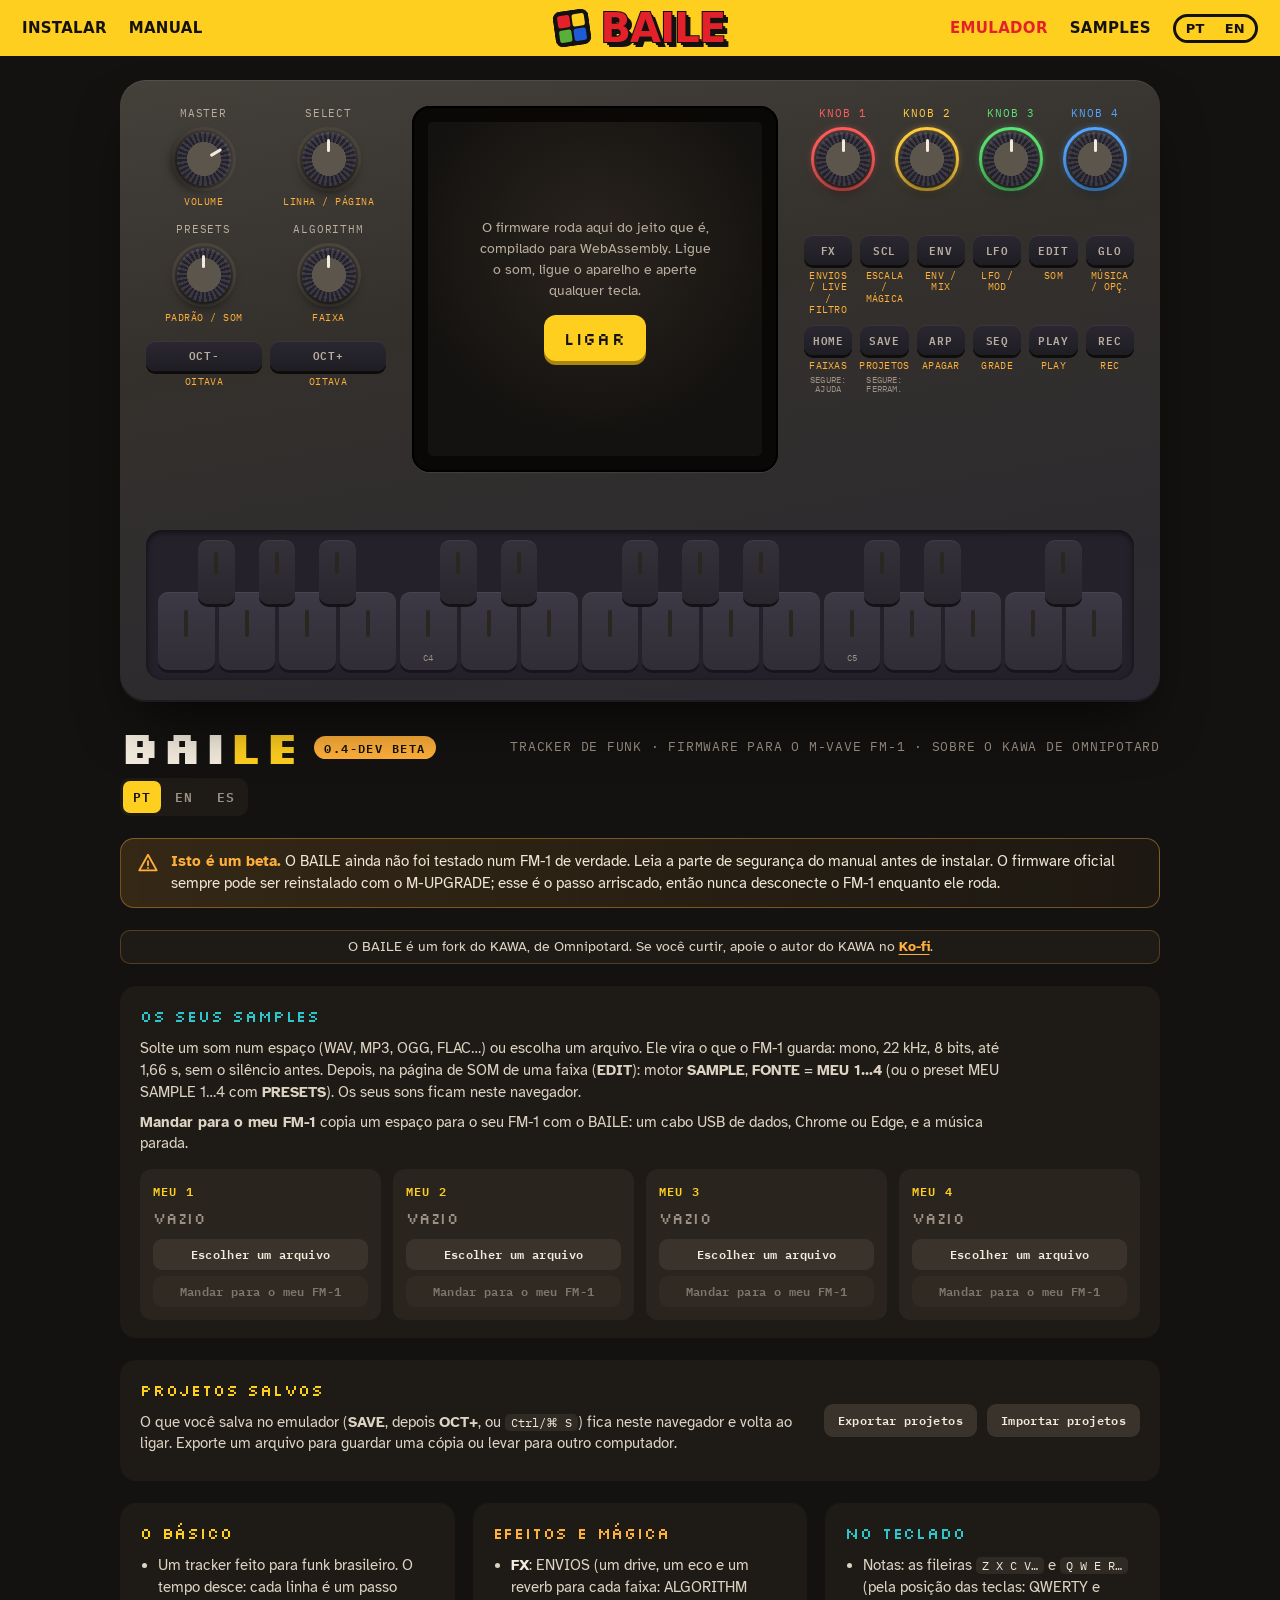
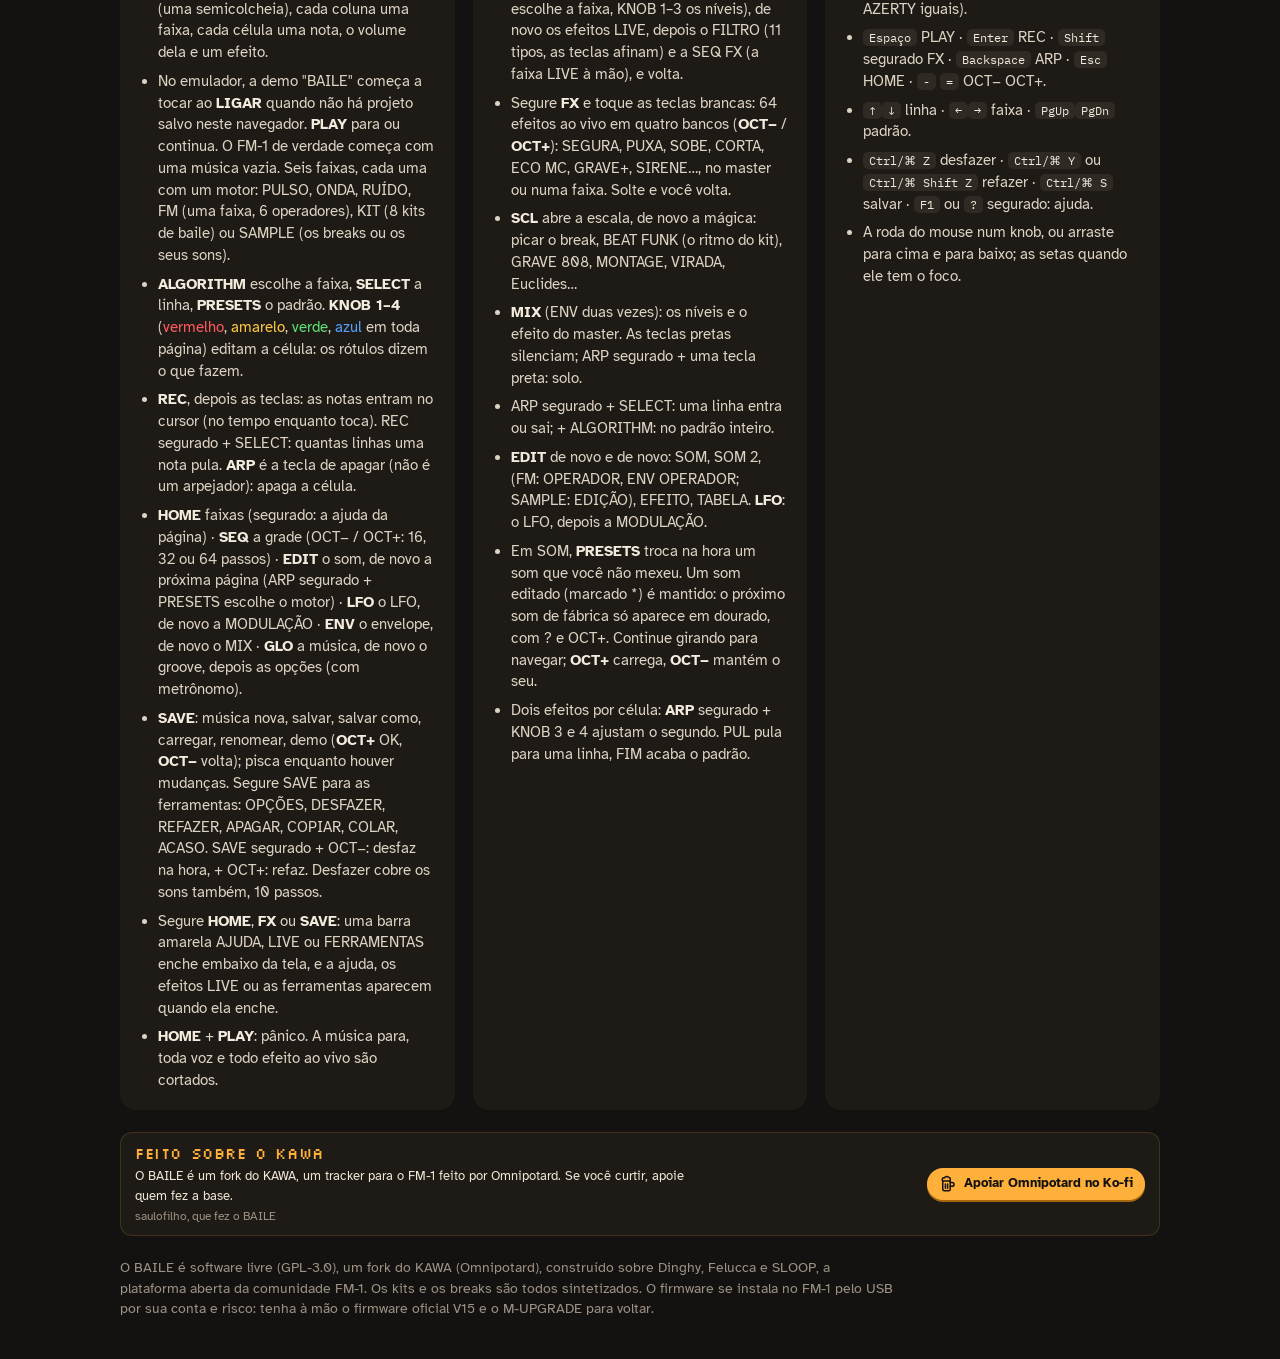
==== commit fb58b21b: "GRAVE+: harmonics that carry the 808 on a small speaker, no click on press and release Co-Authored-B" ====
--- a/emulator/index.html
+++ b/emulator/index.html
@@ -326,7 +326,7 @@
   <header class="top">
     <div class="brand">
       <h1>BAI<span>LE</span></h1>
-      <span class="beta" id="beta-badge">0.3 BETA</span>
+      <span class="beta" id="beta-badge">0.4-DEV BETA</span>
     </div>
     <div class="tag" data-t="tag"></div>
     <div class="langs" role="group" data-ta="langs" aria-label="Language">
@@ -388,7 +388,7 @@
 <script>
 (() => {
   "use strict";
-  const WASM_B64 = "AGFzbQEAAAABdhBgA39/fwF/YAAAYAF/AX9gAX8AYAABf2AFf39/f38AYAJ/fwBgA39/fwBgCH9/f39/f39/AGAHf39/f39/fwBgBn9/f39/fwBgAn9/AX9gBH9/f38AYAd/f39/f39/AX9gBX9/f39/AX9gCX9/f39/f39/[base64]/AkAgAkUNACACQX9qIQMCQAJAIAJBB3EiBA0AIAAhBQwBCyAAIQUDQCAFIAEtAAA6AAAgBUEBaiEFIAFBAWohASACQX9qIQIgBEF/[base64]/QQAhAEEAIQFBACECA0AgAkHQlryAAGoiA0H/[base64]//wEgAUH//wFIG0ENbEEPdjoAACACQaWWvIAAakGAgAIgAEGAgICAfGoiAUEQdSIDIAFBH3UiAWogAXNrIANsIgNBDXUiASADQR91IgNqIANzIAFsQQ91IAFrQc05bEEPdSABaiIBQYGAfiABQYGAfkobIgFB//8BIAFB//[base64]/AXEiBEECSw0AQQAgAjoAwNOjgABBACAEQQNwIgI6AKG1oYAAQQAgA0EAIANB/[base64]/wFxQQNJDQBBAEEAOgDhlbyAAAsCQCAGQf8BcUEDSQ0AQQBBAToA4pW8gAALQQAgAEH/AXFBAkY6AMTkroAADAELQQBBgiE7AdSXvIAAQQBBwjE7AdaXvIAAQQBBo9IAOwHYl7yAAEEAQYXzADsB2pe8gABBAEGr1gE7AdyXvIAAQQBBkLkCOwHel7yAAEEAQdvuAzsB4Je8gABBAEHj/AM7AeKXvIAAQQBBhcIDOwHkl7yAAEEAQee6ATsB5pe8gABBAEGCITsB6Je8gABBAEGVqvCcAzYB8pe8gABBAEKFwo+av8z/[base64]/[base64]/[base64]/cyIARw0AIAVBJGwiAkGz+K6AAGogBzoAACACQbL4roAAaiAIOgAAIAJBsfiugABqIAk6AAAgAkGw+K6AAGogCjoAACACQa/[base64]/[base64]/QFqIANBgs0Bai0AADoAACACQYH9AWogA0GBzQFqLQAAOgAAIAJBgP0BaiADQYDNAWotAAA6AAAgAUF8aiIBQVxHDQALQQAhAyAFIQEDQCABQX5qLQAAIQggAUF/ai0AACEJIAFBfWotAAAhCiAGIANqIgJB3vwBaiABLQAAOgAAIAJB2/wBaiAKOgAAIAJB3/[base64]/AUsNAEEAQQE6AKvirIAAC0GAfyEBA0ACQCABQazjrIAAaiICLQAAQSBJDQAgAkEAOgAACwJAIAFBreOsgABqIgItAABBb2pB/wFxQe8BSw0AIAJBAToAAAsCQCABQa7jrIAAaiICLQAAQSBJDQAgAkEAOgAACwJAIAFBr+OsgABqIgItAABBb2pB/[base64]/wFxQd8BSw0AIAFBEDoAAAsgAkHx7ayAAGoiASABLQAAQQFxIgM6AAACQCADRQ0AAkAgCkFhakFgSQ0AIApFDQEgAkGN5qyAAGotAABBAXFFDQELIAFBADoAAAtBACEDA0AgCCADaiIBQYUEaiIGLwAAIgJBj/gDcSACIAJB4AdxQZACSyIJGyECAkACQCAJDQAgAkGAkAFJDQELIAYgAkH/B3EgAiACQf+PAUsbOwAACyABQYoEaiIGLwEAIgJBj/gDcSACIAJB4AdxQZACSyIJGyECAkACQCAJDQAgAkGAkAFJDQELIAYgAkH/B3EgAiACQf+PAUsbOwEACyABQY8EaiIGLwAAIgJBj/gDcSACIAJB4AdxQZACSyIJGyECAkACQCAJDQAgAkGAkAFJDQELIAYgAkH/B3EgAiACQf+PAUsbOwAACyABQZQEaiIGLwEAIgJBj/gDcSACIAJB4AdxQZACSyIJGyECAkACQCAJDQAgAkGAkAFJDQELIAYgAkH/B3EgAiACQf+PAUsbOwEACyABQZkEaiIGLwAAIgJBj/gDcSACIAJB4AdxQZACSyIJGyECAkACQCAJDQAgAkGAkAFJDQELIAYgAkH/B3EgAiACQf+PAUsbOwAACyABQZ4EaiIJLwEAIgFBj/gDcSABIAFB4AdxQZACSyICGyEBAkACQCACDQAgAUGAkAFJDQELIAkgAUH/[base64]/QFqIgMgAy0AACIDQQ8gA0EPSRs6AAAgAUGE/QFqIgMgAywAACIDQRggA0EYSBsiA0FoIANBaEobOgAAAkAgAUGG/QFqIgktAAAiA0EKSQ0AQQAhAyAJQQA6AAALIAFBh/[base64]//8DcSEDCwJAIAMgAk0NACAEIAM7AQAgAyECCyABQaziroAAaiAJOwEAIAFBruKugABqIgMgCSACIAMvAQAiCiAKIAJB//8DcSIDSxsgCiAJQf//A3FJGyIJOwEAIAFBsOKugABqIgogCSACIAovAQAiCiAKIANLGyAKIAlB//8DcUkbIgk7AQAgAUGy4q6AAGoiCiAJIAIgCi8BACIKIAogA0sbIAogCUH//wNxSRsiCTsBACABQbTiroAAaiIKIAkgAiAKLwEAIgogCiADSxsgCiAJQf//A3FJGyIJOwEAIAFBtuKugABqIgogCSACIAovAQAiCiAKIANLGyAKIAlB//8DcUkbIgk7AQAgAUG44q6AAGoiCiAJIAIgCi8BACIKIAogA0sbIAogCUH//wNxSRsiCTsBACABQbriroAAaiIKIAkgAiAKLwEAIgogCiADSxsgCiAJQf//A3FJGyIJOwEAIAFBvOKugABqIgogCSACIAovAQAiCiAKIANLGyAKIAlB//8DcUkbIgk7AQAgAUG+4q6AAGoiCiAJIAIgCi8BACIKIAogA0sbIAogCUH//wNxSRsiCTsBACABQcDiroAAaiIKIAkgAiAKLwEAIgogCiADSxsgCiAJQf//A3FJGyIJOwEAIAFBwuKugABqIgogCSACIAovAQAiCiAKIANLGyAKIAlB//8DcUkbIgk7AQAgAUHE4q6AAGoiCiAJIAIgCi8BACIKIAogA0sbIAogCUH//wNxSRsiCTsBACABQcbiroAAaiIKIAkgAiAKLwEAIgogCiADSxsgCiAJQf//A3FJGyIJOwEAIAFByOKugABqIgogCSACIAovAQAiCiAKIANLGyAKIAlB//8DcUkbIgk7AQAgAUHK4q6AAGoiCiAJIAIgCi8BACIKIAogA0sbIAogCUH//[base64]/[base64]/wFxIAFBisuAgABqLQAARg0AIAEhAwwDCyAEIAFqIQIgAUEBaiIDIQEgAi0AACICDQALC0EAIQILIAJB/[base64]/AXEgAUGOl4CAAGotAABGDQAgASEDDAMLIAQgAWohAiABQQFqIgMhASACLQAAIgINAAsLQQAhAgsgAkH/AXEgA0GOl4CAAGotAABGDQEgAEEBaiIAQT5HDQALQQAhAAtBAiAAELqAgIAAQgEhBkFeIQECQAJAAkADQAJAIAFBCEsNAEKZkpCEgIGEgAUgBkJ/fIinQQFxDQILAkAgAUEBakEISw0AQpmSkISAgYSABSAGiKdBAXENAwsgAUECaiEBIAZCAnwiBkI/Ug0AC0EiIQEMAgsgBkJ/[base64]/4A3FBwAByOwGu7ayAAEEAQQAvAcztrIAAQY/4A3FBwAByOwHM7ayAAEEAQQNBgOCAgABBBhC7gICAAEEAQcUAOgCV5qyAAEEAQcUAOgDd9ayAAEEAQZmABDYBluasgABBAEHFADoAt/asgABBAEGagAQ2Ad71rIAAQQBBxQA6AJH3rIAAQQBBmIAENgK49qyAAEEAQZmABDYBkvesgABBAEHBADoAheisgABBAEEaNgHO96yAAEEAQcEAOgDN96yAAEEAQRk2AYborIAAQQBBGDYCqPisgABBAEHBADoAp/[base64]/ysgABBAEEZNgHi/KyAAEEAQcMAOgDh/KyAAEEAQQA6APnprIAAQQFBBEH+5ICAAEENELuAgIAAQQFBAkGAiICAAEEOELuAgIAAQQFBA0Hw6oCAAEEGELuAgIAAQQBBBjoArfCsgABBAEEIOgCN9KyAAEEAQQAvAKvwrIAAQY/4A3FBIHI7AKvwrIAAQQBBAC8Ai/SsgABBj/gDcUEgcjsAi/SsgABBAkEEQf7kgIAAQQ0Qu4CAgABBAkECQYCIgIAAQQ4Qu4CAgABBAkEDQfDqgIAAQQYQu4CAgABBAEEGOgCR+KyAAEEAQQg6APH7rIAAQQBBAzoArfWsgABBAEEALwCP+KyAAEGP+ANxQSByOwCP+KyAAEEAQQAvAO/7rIAAQY/4A3FBIHI7AO/7rIAAQQBBAC8Aq/WsgABBj/gDcUHAAHI7AKv1rIAAQQJBAEGmioCAAEEMELuAgIAAQQBBBToA0fqsgABBAEEGOgCr+6yAAEEAQQAvAM/6rIAAQY/4A3FBIHI7AM/6rIAAQQBBAC8AqfusgABBj/gDcUEwcjsAqfusgABBAkEFQeDggIAAQQkQu4CAgABBAEECOgDa/KyAAEEAQQAvAdr4rIAAQY/4A3FBkAFyOwHa+KyAAEEAQQAvAdj8rIAAQY/4A3FBwAByOwHY/KyAAEEAQQA6ANz4rIAAQQNBBEG+5ICAAEEOELuAgIAAQQBBAToA34OtgABBAEEBOgD9g62AAEEAQQI6AJuErYAAQQBBAjoAuYStgABBAEEDOgDXhK2AAEEAQQM6APWErYAAQQBBAC8A3YOtgABBj/gDcUHAAHI7AN2DrYAAQQBBAC8A+4OtgABBj/gDcUHAAHI7APuDrYAAQQBBAC8AmYStgABBj/gDcUHAAHI7AJmErYAAQQBBAC8At4StgABBj/gDcUHAAHI7ALeErYAAQQBBAC8A1YStgABBj/gDcUHAAHI7ANWErYAAQQBBAC8A84StgABBj/[base64]/[base64]/wFxQQAtANXTrIAASw0AQQBBADoA1dOsgAALQQAtAKrirIAAIQICQAJAQQAtAInirIAARQ0AIAFB/wFxRQ0AIAJB/wFxRQ0AIABBB0cNAEEAQQAtAN3ZrIAAIgE6ANbTrIAAIAFBAC0Aq+KsgABPDQBBACABQQF0QazirIAAai0AACIDOgDU06yAAAwBC0EALQDU06yAACEDCwJAIANB/wFxIgRB5AdsQfDtrIAAai0AACIBQRAgAUF/akH/AXFBIEkbQf8BcSIBQQAtANXTrIAASw0AQQBBADoA1dOsgAALIARBAWohBUEALQCYuMWAACEGIAFBD2pBBHYiByEBAkAgBEEeSw0AIAchASAEQeQHbEHx7ayAAGotAABBAXFFDQAgBUHkB2xB8O2sgABqLQAAIgFBECABQX9qQf8BcUEgSRtB/[base64]/AXFBB3BB6POTgABqIQEMAQsgAUH/AXFBBnBB7/OTgABqIQELIAEtAAANACACQQAtAPDVxoAARw0AQQAoAsDfxoAAIQFBACgC+K2agAAgAWtBwT5JDQELQQBB/[base64]/AXFBB3BB6POTgABqIQIMAQsgAUH/AXFBBnBB7/OTgABqIQILQQUhASACLQAAQf4BcUEGRg0BCyAAQYCflIAAai0AACEBCyABQdDgxoAAakECOgAAC0EBIQ1BAEECQQFBAC0AieKsgAAbIg46ANzgxoAAAkBBAC0AsLjFgABFDQAgAEEIRg0AQQBBAkEBQQAoAvitmoAAQfQDbkEBcRs6ANngxoAACwJAIApB/wFxRQ0AQQJBAUEAKAL4rZqAAEGsAm5BAXEbIQ0LQQAgDToA3eDGgABBAEEBQQJBACwA45W8gAAiAUEBSBsiDzoA0eDGgABBAEECQQEgAUEASBsiEDoA0ODGgAACQAJAAkACQAJAAkACQAJAAkAgAEF/ag4NAAcHAwIHBAQHAQcHBgcLIAchAQJAIANB/wFxQR5LDQAgByEBIARB5AdsQfHtrIAAai0AAEEBcUUNACAFQeQHbEHw7ayAAGotAAAiAUEQIAFBf2pB/wFxQSBJG0H/AXFBD2pBBHYgB2ohAQsgBkEAIAFBBCABQQRJGyAGSxsgB08gBGoiCEHkB2wiCkHw7ayAAGotAAAiAUEQIAFBf2pB/wFxQSBJGyECQf8BIQECQEEALQCJ4qyAAEUNAEH/ASEBIAhBAC0AwPmugABHDQBBAC0AwfmugAAhAQsgAkH/AXEhCUEAIAFrIREgBUHkB2xB8O2sgABqIRIgBEHkB2xB8e2sgABqIQUgA0H/AXFBHkshAyALQQVsIRNBACEBA0AgByECAkAgAw0AIAchAiAFLQAAQQFxRQ0AIBItAAAiAkEQIAJBf2pB/wFxQSBJG0H/[base64]/[base64]/[base64]/[base64]/K2agAAhCANAAkAgCCABdiICQQFxRQ0AIAFB3uDGgABqQQI6AAALAkAgAkECcUUNACABQd/[base64]/[base64]/GgABBAEEANgKw+a6AABCIgICAAAwCC0EAQQAoAqz8roAAQQFqNgKs/K6AAAwBCyAIQbGumoAAai0AACIAQf8AcSEJAkAgAkHwAXEiAkGQAUcNACAIQbKumoAAai0AAEH/[base64]/K6AACICNgKwjcmAACACRQ0AQQAgAkF/[base64]/[base64]/[base64]/K6AADYCsPmugAAQiICAgAAMDAtBAEEBOgDVuMWAAEEAQQA6ANa4xYAADAsLQQBBADoAxLjFgAACQEEALQD0mpiAACIIQQ5HDQACQEEALQCgtaGAAEEGSQ0AQQBBBToAoLWhgAALQQBBCjoA9JqYgABBAEH/AToA2Z2YgAAMCwsCQCAIQQpHIgUNAEEALQDZuMWAAEEBcUUNAEEAQQA2AtDkroAAQQBB/wE6APaamIAAQQBBADYC0LnFgABBAEEAOgC4/[base64]/wE6APaamIAAQQBBADYC0LnFgABBAEEAOgC4/K6AAAsCQEEALQCgtaGAAEEGSQ0AQQBBBToAoLWhgAALQQBBDjoA9JqYgABBAEH/[base64]/wFxQQNGGxC8gICAAAwGC0EBEL2AgIAADAULAkBBAC0A9JqYgAAiCEELRw0AQQBBAC0A1bnFgAAiCDoA9JqYgAALQQVBAEEGIAhB/wFxIghBBUYbIAhBBkYbELyAgIAADAQLAkBBAC0A9JqYgAAiCEELRw0AQQBBAC0A1bnFgAAiCDoA9JqYgAALQQ1BCUEHIAhB/[base64]/wFxQQ9qQQR2IgghCQJAIAZBHksiDw0AIAghCSAOQfHtrIAAai0AAEEBcUUNACANQeQHbEHw7ayAAGotAAAiCUEQIAlBf2pB/wFxQSBJG0H/AXFBD2pBBHYgCGohCQsgA0H/AXEhECAFQQAgCUEEIAlBBEkbIAVLGyAITyAGaiEJIAghBgJAIA8NACAIIQYgDkHx7ayAAGotAABBAXFFDQAgDUHkB2xB8O2sgABqLQAAIgZBECAGQX9qQf8BcUEgSRtB/[base64]/[base64]/[base64]/[base64]/IAgbIQYCQAJAAkACQAJAAkACQAJAAkAgBUF/ag4QAwYGBgYGBQQGAAYGBgYBAgYLQQBBADYC0OSugABBAEH/[base64]/AXFBEEkhCAtBACAIOgDYucWAAAwGCwJAAkBBAC0A1NOsgAAiBkEeSw0AQcAAIQUgBkHkB2xB8e2sgABqLQAAQQFxDQELQSBBECAGQeQHbEHw7ayAAGotAABBb2pB/wFxQRBJGyEFCyAFQQF0IAVBAXYgCBsiBUG/[base64]/wFxQR5LDQILIAZB5AdsQY3mrIAAai0AAEEBcUUNAQtBACEFQb/[base64]/wE2AuCdmIAAQQBBACgC+K2agAA2AuSHxoAAIAlB8e2sgABqIAVBwABGOgAAIAlB8O2sgABqIAg6AABBACgC+K2agAAaAkAgCEEQIAhBf2pB/[base64]/[base64]/[base64]/WxoAAQQBBADoA3LjFgAAMBwsCQEEALQDbuMWAACIIQQJHDQBBAC0A252YgAAiBUGg1KyAAGotAABFDQAgBUEALQDInZiAAEH/AXFGDQBBAEEDOgDauMWAAAwHCyAIEMOAgIAADAYLQQAtANu4xYAAEMOAgIAADAULAkAgCA0AQQBBAC0AsdbGgAAiCCAIQQhGGxC8gICAAAwFCwJAIAhBAkcNAEEALQDbuMWAAEH/[base64]/[base64]/AXFFDQAgA0EALQDd2ayAAEsNAEEAQQAoAtTZrIAAQQFqNgLU2ayAAAtBAEEBOgCouMWAAEEAQQE6ALC4xYAAQQAgEDoA1tOsgABBAEEAKAL4rZqAADYCrLjFgAAMBAsgBUEALQCr4qyAAE8NAyAFEMSAgIAAQQAtANbTrIAAIghFDQMgCEEALQCr4qyAAEH/[base64]/wFxQQNJGyIIOgDbnZiAAAsgCEH/[base64]/[base64]/AToA9pqYgABBAEEANgLQucWAAEEAQQA6ALj8roAAC0EAQQA6ANm4xYAAAkAgCEEGSQ0AQQBBBToAoLWhgAALQQBBCToA9JqYgABBAEH/[base64]/akH/AXFBIEkbQf8BcUEPakEEdiIQIQUCQCAGQR5LDQAgECEFIA5B8e2sgABqLQAAQQFxRQ0AIAZBAWpB5AdsQfDtrIAAai0AACIFQRAgBUF/akH/[base64]/[base64]/[base64]/wFxQSBJG0H/AXFwOgDV06yAAAtBAEEAOgDXuMWAAAwBC0EAQQA6ANW4xYAAQQAtANa4xYAADQFBAEEALQCZuMWAAEEBczoAmbjFgAAMAQsgCkEBaiIKQQ5HDQELC0EALQD0mpiAACEKAkACQAJAQQAtALy4xYAARQ0AQQAtAL24xYAAQQFxDQAgCkH/AXFBC0YNAEEAKALAuMWAACEHQQAoAvitmoAAIAdrQcMDSQ0AAkAgCkH/AXFBCkcNAEEAQQA2AtDkroAAQQBB/wE6APaamIAAQQBBADYC0LnFgABBAEEAOgC4/K6AAAsCQEEALQCgtaGAAEEGSQ0AQQBBBToAoLWhgAALQaB/[base64]/[base64]/[base64]/AXENAEEAQQE6ANi4xYAAQQBBACgC+K2agAA2AqyWvIAAIAhBABDHgICAAAwBCyAIRQ0AQQBBACgC+K2agAA2AqyWvIAAAkACQAJAAkACQAJAAkAgCkH/AXEiBw4RBgAFAgIHBwEEAQMHBwEDAwMHC0EALQDU06yAACIFQeQHbCICQfDtrIAAai0AACIKQRAgCkF/akH/AXFBIEkbQf8BcUEPakEEdiEHIAhBAC0AmLjFgABqIQoCQCAFQR5LDQAgAkHx7ayAAGotAABBAXFFDQAgBUEBakHkB2xB8O2sgABqLQAAIghBECAIQX9qQf8BcUEgSRtB/wFxQQ9qQQR2IAdqIQcLQQBB/[base64]/[base64]/wFxQSBJGyIKQf8BcW8iB0EfdSAKcSAHajoA1dOsgAALQQAoApSumoAAIQpBAEEANgKUrpqAAEEALQD0mpiAACEHAkACQCAKRQ0AQQAtANe4xYAAQQFxRQ0AIAdB/wFxDQBBAEEBOgDYuMWAAEEAQQAoAvitmoAANgKslryAACAKQQEQx4CAgABBAC0A9JqYgAAhBwwBCwJAIApFDQAgB0H/AXFBB0cNAEEAQQAoAvitmoAANgKslryAAEEAQQBBAC0Aq+KsgAAiB0E/IAdBP0kbIgggCkEALQDW06yAAGoiCiAKIAhKGyAKQQBIGyIKOgDW06yAAAJAIApB/wFxIgogB0kNAEEHIQcMAgtBACAKQQF0QazirIAAai0AADoA1NOsgABBAEEAOgDYnZiAAEEHIQcMAQsCQCAKRQ0AIAdB/wFxQQ1HDQBBAEEAKAL4rZqAADYCrJa8gABBAEEAQQAtALTkroAAIgdBECAHQRBJG0F/[base64]/wFxQQdwQejzk4AAaiEGDAELIAhB/wFxQQZwQe/[base64]/wFxIQIDQCAIQQduIQoCQAJAAkACQCAFDgMAAgECCyAIQQdxQeDzk4AAaiEKDAILIApBeWxB6POTgABqIAhqIQoMAQsgCEEGcEHv85OAAGohCgsCQAJAIAotAAAgAkcNAEEAIAg6AN64xYAADAELIAEgCEEBaiIIRw0BCwtBAEH/AToA2Z2YgAALQQAoAqiumoAAIQpBAEEANgKorpqAAAJAIApFDQBBAEEAKAL4rZqAADYCrJa8gABBAC0AzbjFgAANAAJAAkACQAJAIAdB/[base64]/wFxQSBJG0H/AXFBD2pBBHYiCCEGAkAgAUEeSyIDDQAgCCEGIARB8e2sgABqLQAAQQFxRQ0AIA9B5AdsQfDtrIAAai0AACIGQRAgBkF/akH/AXFBIEkbQf8BcUEPakEEdiAIaiEGCyAJQf8BcSEJIAVBACAGQQQgBkEESRsgBUsbIAhPIAFqIQYgCCEBAkAgAw0AIAghASAEQfHtrIAAai0AAEEBcUUNACAPQeQHbEHw7ayAAGotAAAiAUEQIAFBf2pB/wFxQSBJG0H/[base64]/AXFBB3BB6POTgABqIQgMAQsgCEH/AXFBBnBB7/OTgABqIQgLQQBB/[base64]/[base64]//wMgB0H//[base64]//A3EhBQsCQCAFIAdNDQAgBCAFOwEAIAUhBwsgCEGs4q6AAGogATsBACAIQa7iroAAaiIFIAEgByAFLwEAIgMgAyAHQf//A3EiBUsbIAMgAUH//wNxSRsiATsBACAIQbDiroAAaiIDIAEgByADLwEAIgMgAyAFSxsgAyABQf//A3FJGyIBOwEAIAhBsuKugABqIgMgASAHIAMvAQAiAyADIAVLGyADIAFB//8DcUkbIgE7AQAgCEG04q6AAGoiAyABIAcgAy8BACIDIAMgBUsbIAMgAUH//wNxSRsiATsBACAIQbbiroAAaiIDIAEgByADLwEAIgMgAyAFSxsgAyABQf//A3FJGyIBOwEAIAhBuOKugABqIgMgASAHIAMvAQAiAyADIAVLGyADIAFB//8DcUkbIgE7AQAgCEG64q6AAGoiAyABIAcgAy8BACIDIAMgBUsbIAMgAUH//wNxSRsiATsBACAIQbziroAAaiIDIAEgByADLwEAIgMgAyAFSxsgAyABQf//A3FJGyIBOwEAIAhBvuKugABqIgMgASAHIAMvAQAiAyADIAVLGyADIAFB//8DcUkbIgE7AQAgCEHA4q6AAGoiAyABIAcgAy8BACIDIAMgBUsbIAMgAUH//wNxSRsiATsBACAIQcLiroAAaiIDIAEgByADLwEAIgMgAyAFSxsgAyABQf//A3FJGyIBOwEAIAhBxOKugABqIgMgASAHIAMvAQAiAyADIAVLGyADIAFB//8DcUkbIgE7AQAgCEHG4q6AAGoiAyABIAcgAy8BACIDIAMgBUsbIAMgAUH//wNxSRsiATsBACAIQcjiroAAaiIDIAEgByADLwEAIgMgAyAFSxsgAyABQf//A3FJGyIBOwEAIAhByuKugABqIgMgASAHIAMvAQAiAyADIAVLGyADIAFB//8DcUkbOwEAIAhBzuKugABqIgcgBy0AAEEARzoAACAIQc/iroAAaiIHIActAABBAEc6AAAgCEHQ4q6AAGoiByAHLQAAQQBHOgAAIAhBzOKugABqIgcgBy8BACIHQYAgIAdBgCBJGyIHQcAAIAdBwABLGzsBAEEALQCJ4qyAAA0BQTwgCSAGQa/[base64]/wFxIQUMAgsgBEH65KyAAGotAABB5ABwIQUMAQtB4wAgBEH35KyAAGotAABB5ABwa0H/[base64]/[base64]//[base64]/akH/[base64]/wFxIgVGDQIgCEGNm5SAAGotAAAgBUYNASAIQY6blIAAai0AACAFRg0DIAhBj5uUgABqLQAAIAVGDQQgCEGQm5SAAGotAAAgBUYNBSAIQQVqIghBLEcNAAtBACEIDAQLIAhBfWohCAwDCyAIQXxqIQgMAgsgCEF+aiEIDAELIAhBf2ohCAsgCCAHQShvakEoakH/[base64]/[base64]/I2AAGooAgA2AsydmIAAQQAgCkGQ/I2AAGooAgA2AtCdmIAAQQBBADoApNSsgAAMCAsgB0EALQDflbyAACIIaiIHQQIgB0ECSBsiB0EAIAdBAEobIgcgCEYNBQJAQQAtAInirIAARQ0AQQBBAjoAiOKsgAALQQBBADYCyOSugABBAEEANgKs/K6AAEEAIAdBAkY6AMTkroAAQQAgBzoA35W8gABBAEEBOgDllbyAAEEAQQAtAMDTo4AAOgDclbyAAEEAQQAtAKG1oYAAOgDdlbyAAEEAQQAtAOOVvIAAOgDelbyAAEEAQQAtAOSVvIAAOgDglbyAAEEAQQAoAvitmoAANgLolbyAAEEAQQA2AvDfxoAAQQBBADoA9N/[base64]/ajoA3bjFgAAMAgtBACEIQQAgB0EALQDs38aAAGoiB0EFIAdBBUgbIgdBACAHQQBKGyIHOgDs38aAAEEAIAdB/wFxQQZwQRFsQdDPk4AAaiIHLQAAIgI6ALTkroAAA0AgCEGk5K6AAGogCEH/AXEgAkH/AXEiBXAgB2pBAWotAAA6AAAgCEGl5K6AAGogCEEBakH/[base64]/wE6APaamIAAQQAgB0EALQDXucWAAGoiB0EDIAdBA0gbIgdBACAHQQBKGzoA17nFgABBAEEANgLQucWAAAwDCwJAIApBAUcNAEEALQDXucWAAEH/[base64]/wAgB0H/[base64]/AXFBDkcNAEEALQDEuMWAAEEBcUUNAAJAQQAtAKC1oYAAQQZJDQBBAEEFOgCgtaGAAAtBCiEEQQBBCjoA9JqYgABBAEH/AToA2Z2YgAALAkAgCEUNAEEAKAL438aAACIIIAJxRQ0AQQAgCCACQX9zcTYC+N/[base64]/ag4QAwkJBQQJBgcKAgoJCAkBAAkLIAVFDQkgAUEASA0JQQAtANi5xYAAQQR0IAFqIgFBAC0A1NOsgAAiCEHkB2wiAkHw7ayAAGotAAAiBUEQIAVBf2pB/wFxQSBJG0H/[base64]/AXEiCEEfSw0AIAIgCHZBAXENAQtBfyEIA0AgAiAIQQFqIgh2QQFxRQ0ACwsgCEF/IAhBIEkbIQIMAQtBAEEAKALQucWAAEF+IAh3cSICNgLQucWAAAJAAkBBAC0A3Z2YgAAiCEEfSw0AIAIgCHZBAXENAQsCQCACDQBB/wEhAgwCC0F/[base64]/[base64]/wFxQQ9qQQR2IgghBAJAIAZBHksiDg0AIAghBCAQQfHtrIAAai0AAEEBcUUNACALQeQHbEHw7ayAAGotAAAiBEEQIARBf2pB/wFxQSBJG0H/AXFBD2pBBHYgCGohBAsgAkEAIARBBCAEQQRJGyACSxsgCE8gBmohBCAIIQYCQCAODQAgCCEGIBBB8e2sgABqLQAAQQFxRQ0AIAtB5AdsQfDtrIAAai0AACIGQRAgBkF/akH/AXFBIEkbQf8BcUEPakEEdiAIaiEGCyACQQAgBkEEIAZBBEkbIAJLGyICQQAgCCACIAhJG2tBBHQgAWoiBiAEQeQHbCICQfDtrIAAai0AACIIQRAgCEF/akH/AXFBIEkbQf8BcU8NBwJAIAVFDQBBACABOgDZnZiAAEEAQQA6ANa5xYAADAgLAkAgAUH/[base64]/[base64]/[base64]/[base64]/GgAAMBAsgBUUNAyABQQBIDQNBAC0A1tOsgAAiCEE/Sw0DIAhBAC0Aq+KsgABB/[base64]/AXFBAUcNAgJAIAENAEEALQDbuMWAAEH/AXFBA0cNAwtBACABOgDbnZiAAAwCCyAFRQ0BIAFBAEgNAUEALQC05K6AACIIQRAgCEEQSRtBASAIGyABTA0BQQAgAToA3bjFgAAMAQsgBUUNACAKEM2AgIAAQQBBACgC+N/GgAAgAnI2AvjfxoAACyAKQQFqIgpBG0cNAAsgB0EBaiIHQQJHDQALCyAAQTBqJICAgIAAC8wBAQN/[base64]/[base64]/[base64]/[base64]/[base64]/[base64]//A0EDEM+AgIAAGkHIAUHgAUEmQQ5BgiEQ0ICAgABBywFB4AFBlOSAgABB2+4DQQEQz4CAgAAaIARB2QRJDQEgBEGmBG5BAXFFDQFB/AAhCUGbjoCAAEGl1ICAAEG11ICAAEEALQDA06OAACIBQQJGGyABQQFGGyIFIQEDQCAJQXxqIQkgAS0AACEIIAFBAWohASAIDQALIAlBigEgBUH//[base64]//wNLQQF0Qfzml4AAaiEJAkACQCABQYAYcQ0AQQAhAwwBC0EAKAL4rZqAAEHaAG5BAXEhAwsgCS8BACEIQQNBAiABQYCAwAhxGyEJCwJAQQAtAInirIAADQBBACgCrJa8gAAhAUEDIAlBACgC+K2agAAgAWtBoJwBSxshCQsgAEGc5wA7AW4gAEH//49zNgFqIAAgCDsBZCAAQcGQkMoCNgJgIABCw+bvur/M//[base64]//A3EQ0ICAgABBGkEDQQAtAMDTo4AAQcQAbCAQQQJ0akGw5ZeAAGooAgBBAC8B6Je8gABBAxDPgICAABogGEEcaiEKQQAsAJSdmIAAIQhBAC0A9JqYgAAhAQJAAkAgCEEASA0AIAFB/wFxQQpGDQAgAEEAOgBQQQAtAMDTo4AAIQFBACwAlJ2YgABBA3ZB/v///[base64]//A3EiBkELdkHEAWxqQQN0QYDwB3EgBUEfcUE8bCAIQR9xQcQBbGpBCHZyIAVBBXZBP3FBPGwgBkEFdkE/cUHEAWxqQQN2QeAfcXIhCAsgCkEDIAFBDiAIQf//[base64]//8DcUEBEM+AgIAAGgwBCwJAIBpFDQAgAUH/[base64]/aiEXAkAgBkEDcUUNAEEAIQhBACADQQNxayEFIABBIGogBmohBwNAIAEgByAIakF/[base64]//wNxIgZBC3ZBxAFsakEDdEGA8AdxIAVBH3FBPGwgAUEfcUHEAWxqQQh2ciAFQQV2QT9xQTxsIAZBBXZBP3FBxAFsakEDdkHgH3FyIQELIApBAyAIQQ4gAUH//[base64]//[base64]/[base64]/[base64]/aiEGAkAgAUEDcSIJRQ0AIABBIGpBf2ohBQNAIAggBSABai0AADoAACAIQQFqIQggAUF/[base64]/[base64]//[base64]/[base64]/aiIGDQALCwJAIANBA0kNACAFQfABbCAVQfABbGtBAXRB5u/[base64]/wFxQSBJIQlB/[base64]/AXEhAUEQIQYCQCAWRQ0AQSlB7AAgAUEFIAFBBUkbIgkbIQYgFkEBRg0AQdwAQRkgCUEBRhsgBmohBiAWQQJGDQBB3ABBGSAJQQJGGyAGaiEGIBZBA0YNAEHcAEEZIAlBA0YbIAZqIQYgFkEERg0AQdwAQRkgCUEERhsgBmohBgtBAC0A7OSsgAAhCUEALQCl/[base64]/cSAJbGpBA3ZB4B9xciEJCyAGIAFqIQsCQEEAKAKA98eAACIZQRQgGUEUShsiFyAZQXcgGUF3SBtBKGoiFU4NACAXQfABbCIBIBlB8AFsIghrQQF0QYDhxoAAaiEDIAYgAWogCGtBAXRBgOHGgABqIQcgC0F/[base64]//wNxQQMQz4CAgAAaQQAtAKC1oYAAIREMAQsgGUFiakFRSQ0AQQAvAdyXvIAAIA8gChshByAGQQZqIRcgBkENaiEUIAZBDGohFSAGQQtqIRggBkEKaiETIAZBCWohDyAGQQhqIRogBkEHaiEQQRYgGWshCSAWQQV0QazjrIAAai0AAEG4/[base64]/[base64]/[base64]/wBqIAY7AQAgAUHAAHENASABQSBxDQMMBAsgAUHAAHFFDQEgBUEnSw0BCyAHIAlqQcr/AGogBjsBAAsgAUEgcUUNASAFQShPDQMLIAcgCWpBzP8AaiAGOwEAIAFBEHENASABQQhxRQ0DDAQLIAFBEHFFDQEgBUEnSw0BCyAHIAlqQc7/AGogBjsBAAsgAUEIcUUNACAFQShJDQEMCAsgAUEEcUUNAiAFQSdNDQEMAgsgByAJakHQ/wBqIAY7AQAgAUEEcUUNAgsgByAJakHS/[base64]/[base64]/AXFB/[base64]/cWwhAyAWIRUDQAJAIBMgD04NACAXIQEgBCEFA0AgASABLwEAIghBC3YgCWwgB2pBA3RBgPADcSAIQR9xIAlsIAZqQQh2ciAIQQV2QT9xIAlsIANqQQN2QeD/A3FyOwEAIAFBAmohASAFQX9qIgUNAAsLIBdB4ANqIRcgFUEBaiIVIBhHDQALCwJAICxBAC0A1dOsgABHDQAgGSASRw0AQQAvAeSXvIAAQX9BAC0AmbjFgAAbIQ8gDEF/aiELAkAgGCAWTA0AIApBACAKQQBKGyEXIAogGiApIBogKUobQfABbGogGkHwAWxrQQF0QYDhxoAAaiEDIAogC2oiAUHwASABQfABSBsiFSAKayETIA9BH3FBMmwhBSAPQf//A3EiAUELdkEybCEGIAFBBXZBP3FBMmwhBwNAAkAgFyAVTg0AIAMhASATIQgDQCABIAEvAQAiCUELdkHOAWwgBmpBA3RBgPADcSAJQR9xQc4BbCAFakEIdnIgCUEFdkE/cUHOAWwgB2pBA3ZB4B9xcjsBACABQQJqIQEgCEF/aiIIDQALCyADQeADaiEDIBZBAWoiFiAYRw0ACwsgCiAQIAtBDCAPQf//[base64]/[base64]//wNxIgFBBHZBP3EhAkEALwHml7yAACEGIAFBgAhJDQIgAUEKdiEKIDEhAQwBCyABQf//[base64]//8DcUEBEM+AgIAAGgwDC0EALwHal7yAACIBQQt2QaYBbCAGQf//A3EiCUELdkHaAGxqQQN0QYDwB3EgAUEfcUGmAWwgBkEfcUHaAGxqQQh2ciABQQV2QT9xQaYBbCAJQQV2QT9xQdoAbGpBA3ZB4B9xciEBDAELQQAvAdqXvIAAIQELIBRBLGogEEHs6oCAACABQf//[base64]/wFxQf0BSw0AQQAvAdSXvIAAIQkCQCA5LQAAIghFDQAgCEH/AUYNAAJAAkAgGUEFdCIFQazjrIAAai0AAEF8ag4CAQACCyAFQa/jrIAAai0AAA0BCyAIQX9qQQ9NDQBBAC8B4pe8gAAhAgtBiAEgOEGR5qyAAGovAABBD3FBCWwiBWsiCCAJQQt2bCACQf//A3EiBkELdiAFQfgAaiIFbGpBA3RBgPADcSAIIAlBH3FsIAJBH3EgBWxqQQh2ciAIIAlBBXZBP3FsIAZBBXZBP3EgBWxqQQN2QeD/A3FyIQkMAQtBAC8B2pe8gAAhCQsgASAQIABBxABqIAlB//[base64]/wFxQT9LDQBB6gEgNkEGQQogAUEDdkH+////AXFB/[base64]/[base64]/[base64]/AXFBB3BB6POTgABqIQEMAQsgAUH/AXFBBnBB7/[base64]/wFxQQhHDQBBAC0AwNOjgAAiF0EYbEHAkpiAAGohGQwBC0EALQDA06OAACEXAkAgCQ0AIAFB/[base64]//wNxQQMQz4CAgAAaAkAgBkEYbEHwuMWAAGoiBS0AACIBDQAgFiADQTVqQfDrgIAAQQAvAdyXvIAAQQEQz4CAgAAaDAELQQAhCCAUIQcCQANAAkAgAUH/[base64]/[base64]/wFxIgFBBm4iCUEWbCIGQbUBaiEHIAUgCUEGbGtB/wFxQSdsQQRqIQMCQAJAQf8FIAV2QQFxRQ0AIAVB8I+YgABqLQAAQQF0QYDll4AAai8BACEJDAELAkAgBUEKRw0AQQAvAeaXvIAAIQkMAQtB5Je8gABB3pe8gAAgBUELRhsvAQAhCQsgAyAHQSVBFEEALwHWl7yAACIIQQt2QaYBbCAJQf//[base64]//[base64]/akH/AXFBIEkhCUH/ASEaAkBBAC0AieKsgABFDQBB/wEhGkEALQDA+a6AACADRw0AQQAtAMH5roAAIRoLIAFBECAJGyEXQZDnl4AAQZDul4AAQQAtAO2dmIAAIgpBIEsbIQsgCkF/[base64]//[base64]//wNBARDPgICAABoLIBdB/[base64]/aiIIQf8BcUE/[base64]//AxDRgICAACAHQQJyIBhBK2pBOEEoQf//[base64]/aiEFQQAhCQNAIABB0ABqIAlqIAUgAWotAAA6AAAgBUF/[base64]/wFxIghBAUYNAEGerYCAAEHKtICAACAIQQJGGyEJC0ECQaPBgIAAQZfBgIAAQazBgIAAIAFB/[base64]//wNxENCAgIAAQQAvAdyXvIAAIQVBAC8B6Je8gAAhBkE0IQkgAkECdEGAj5iAAGooAgAiByEBA0AgCUF8aiEJIAEtAAAhCCABQQFqIQEgCA0ACyAJQRcgByAGIAUgAhtB//8DcUEDEM+AgIAAGiAAQQA6AFACQAJAQQAtAMGdmIAAIgUgBUH/AXFBDG4iBkEMbGtB/wFxQQJ0QZD+l4AAaigCACIBLQAAIgkNACAAQdAAaiEBDAELIAFBAWohCCAAQdAAaiEBA0AgASAJOgAAIAFBAWohASAILQAAIQkgCEEBaiEIIAkNAAsLIAFBADoAACAAQc8AaiEBA0AgAUEBaiIBLQAADQALQQAhCEEAIAZBf2ogBUH/AXFBDEkbIQlBASEGAkADQCAGIQcgAEEgaiAIaiAJIAlBCm4iA0EKbGtBMHI6AAAgCEEBaiEFIAlBCkkNASAHQQFqIQYgCEEKSSEXIAMhCSAFIQggFw0ACwsgBUF/aiEDAkAgBUEDcUUNAEEAIQlBACAHQQNxayEIIABBIGogBWohBgNAIAEgBiAJakF/[base64]/[base64]/qgE7AQALIAhBAWohCCAJQeADaiIJQYAeRw0ACwtBoAFBF0G7wICAAEG/qgFBARDPgICAABoLQQRBLEHoAUHcAEEALwHWl7yAABDQgICAAEHnU0EALwHel7yAACACGyETQQNBBEEIIAJBCEYiDxsgAkELRiISG0F9aiEbQWxBWiAPGyERQXRBaCAPGyENQRZBCiACQQdGIhobIQtBAC0AwJ2YgABBDmxB/[base64]/wNxQQNuayEHCyAJQQdLDQUgB0EIIAlrIAxsQQN2Qf8/cWohBwwEC0EUIQcCQCADQX9KDQBBFEEAIANBAXRrQf7/A3FBA25rIQcLIAlBB0sNBCAHQQggCWsgDGxBA3ZB/z9xaiEHDAMLIAQgCUEBdEH+/[base64]/[base64]/ASApQf8BSRshBSAJQSdqIQcgASEGAkAgCSABa0EBcUUNAAJAIAggBUoNACABIBVrQeADbCAIQXBqQQF0akGA4caAAGpB6PwDOwEACyABQQFqIQYLIAcgAUYNACAIIAZB8AFsaiAVQfABbGtBAXRBwOTGgABqIQEgCSAGa0EoaiEJA0ACQCAIIAVKDQAgAUHo/[base64]/wFxQQxuIgZBDGxrQf8BcUECdEGQ/peAAGooAgAiAS0AACIJDQAgAEHQAGohAQwBCyABQQFqIQggAEHQAGohAQNAIAEgCToAACABQQFqIQEgCC0AACEJIAhBAWohCCAJDQALCyABQQA6AAAgAEHPAGohAQNAIAFBAWoiAS0AAA0AC0EAIQhBACAGQX9qIAVB/[base64]/[base64]/aiEIQQAhAQNAIABB0ABqIAFqIAggCWotAAA6AAAgCEF/[base64]/[base64]//[base64]/wFxGyEBAkAgCUEYbCAXQQJ0akHA/[base64]/aiEHAkACQCABQQNxDQAgAEHQAGohCQwBCyAGQQNxIQVBACEJIAQhCANAIABB0ABqIAlqIAggAWotAAA6AAAgCEF/[base64]/IAUgDxtB//[base64]/aiEFQQAhCQNAIABB0ABqIAlqIAUgAWotAAA6AAAgBUF/[base64]/aiEFQQAhCQNAIABB0ABqIAlqIAUgAWotAAA6AAAgBUF/[base64]/aiEFQQAhCQNAIABB0ABqIAlqIAUgAWotAAA6AAAgBUF/[base64]//8DcRDQgICAAEEALwHol7yAACEFQS0hCUEALQDA06OAAEEEdEEALQDXucWAAEEDcUECdHJBoI6YgABqKAIAIgYhAQNAIAlBfGohCSABLQAAIQggAUEBaiEBIAgNAAsgCUEWIAYgBUH//wNxQQMQz4CAgAAaQdMAIQFB/[base64]//wNxENCAgIAAIAlBAmohCSAIQQFqIQggAUEIaiIBQfMARw0ACwJAQQAtAJm4xYAARQ0AQQAtAInirIAARQ0AQfQAQRZBHEEPQQAvAeSXvIAAENCAgIAAQfYAQRZBuMyAgABB//8DQQEQz4CAgAAaCwJAQQAoAoD3x4AAIgFBX2pBUUkNAEEAIQlBACABayEHIAFBoHxsQYDhxoAAaiEGQegDIQgDQCAHIAhqQbF8aiEFAkACQAJAAkACQAJAAkACQAJAAkACQAJAAkACQAJAAkAgCEGQ+ZeAAGotAAAiAUGAAXFFDQAgBUEoTw0GIAYgCWpBjOAAakG/[base64]/[base64]/[base64]//[base64]//[base64]/K6AAEEAKAL0+66AAGsgBnBB/wFsIAZuIRgMAQsgBUEBIAUbIQUCQAJAAkACQCAYQW5qDgYAAQMDAwIDC0H/AEEALQCxm5iAAGtB/[base64]//AzsBACABQQJqIQEgCUEBaiEJIAhBfmoiCA0ACwsgB0EHSQ0AIBogCWohCCAGIAlBAXRqIQEDQCABQn83AQAgAUEIakJ/[base64]/[base64]//8DcRDQgICAAEEALQDA06OAACEBAkACQEEALQC15K6AACIGRQ0AQdy2gIAAIQUgAUH/AXFBAUYNAUGfqICAAEHWsoCAACABQf8BcUECRhshBQwBC0HGv4CAACEFIAFB/wFxQQFGDQBB6bKAgABBlbKAgAAgAUH/AXFBAkYbIQULQQAvAeCXvIAAIQdBAC8B6Je8gAAhA0EsIQkgBSEBA0AgCUF8aiEJIAEtAAAhCCABQQFqIQEgCA0ACyAJQRogBSADIAcgBhtB//[base64]/aiEDAkAgBUEDcUUNAEEAIQlBACAHQQNxayEIIABBIGogBWohBgNAIAEgBiAJakF/[base64]/aiECQYLhxoAAIRVBDCEWQQAhFAJAA0BB//8DIQkCQCAUIBBGDQACQCAUIBhPDQBBgAJB/wFBqgEgFEEALQDduMWAAEYbIgFrIglBAC8B1Je8gAAiCEELdmwgAUEebCIFakEDdEGA8ANxIAkgCEEfcWwgAUEFbGpBCHZyIAkgCEEFdkE/[base64]/aiIIDQALC0EAIQlBASEIAkADQCAIIQYgAEEgaiAJaiAFIAVBCm4iB0EKbGtBMHI6AAAgCUEBaiEBIAVBCkkNASAGQQFqIQggCUEKSSEDIAchBSABIQkgAw0ACwsgAUF/aiEHAkACQCABQQNxDQAgAEHQAGohCQwBCyAGQQNxIQVBACEJIAIhCANAIABB0ABqIAlqIAggAWotAAA6AAAgCEF/[base64]//[base64]/[base64]/[base64]/aiEFQQAhCQNAIABB0ABqIAlqIAUgAWotAAA6AAAgBUF/[base64]/aiEFQQAhCQNAIABB0ABqIAlqIAUgAWotAAA6AAAgBUF/[base64]/roCAAEEALQDA06OAACIBQQFGG0GA8YCAACABQRhsQQAtAOzfxoAAQQZwQQJ0akHQjZiAAGooAgAQ1ICAgABBAC0AwNOjgAAhCQJAAkBBAC0AteSugABFDQBB3LaAgAAhASAJQf8BcSIJQQFGDQFB5LyAgABB1riAgAAgCUECRhshAQwBC0HGv4CAACEBIAlB/[base64]/UDQQMQz4CAgAAaQQAoAoD3x4AAIRNBkOHGgAAhGkGU4caAACEPQS4hEEEAIRkDQAJAIBNBrH9qQad/SQ0AAkAgGUEALQChtaGAAEcNACAZQcwAbCIBQQZqQSNByABBMEH//wMQ0YCAgAAgAUEFakEiQcoAQTJB6/[base64]/AXFBDG4hCQJAIBggA0HAACAHQQVsQf8BcUEMcGsiASADIAFIG04NACAYIAMgFSAJQQxsakH/[base64]//8DcUEBEM+AgIAAGkEAKAKA98eAACETCyAQQcwAaiEQIA9BmAFqIQ8gGkGYAWohGiAZQQFqIhlBA0cNAAtBCEHVAEGCyICAAEGy04CAAEEALQDA06OAAEEBRhtB6PwDQQMQz4CAgAAaQQVB4gBBygBBEEEALwHWl7yAAEHofEEALQDA06OAABtB//8DcRDQgICAAEEGQeIAQcyagIAAQeCXvIAAQeiXvIAAQQAtAMDTo4AAGy8BAEEDEM+AgIAAGkHTAEHiAEHKAEEQQeh8QQAvAdaXvIAAQQAtAMDTo4AAQQFGG0H//wNxENCAgIAAQdwAQeIAQeC9gIAAQeiXvIAAQeCXvIAAQQAtAMDTo4AAQQFGGy8BAEEDEM+AgIAAGkGhAUHiAEHKAEEQQeh8QQAvAdaXvIAAQQAtAMDTo4AAQQJGG0H//[base64]//A3EQ0ICAgABBAEGg/I2AADYCzJ2YgABBDUGDAUGg5oCAAEHgl7yAAEHol7yAACAJGy8BAEEBEM+AgIAAGkEAIAE2AsydmIAAQcAAQYIBQTZBEkG/qgFBAC8B1pe8gABBAC0A5JW8gABBAUYiCRtB//8DcRDQgICAAEEAQbT8jYAANgLMnZiAAEHHAEGDAUGg5oCAAEHol7yAAEHgl7yAACAJGy8BAEEBEM+AgIAAGkEAIAE2AsydmIAAQfoAQYIBQTZBEkG/qgFBAC8B1pe8gABBAC0A5JW8gABBAkYiCRtB//8DcRDQgICAAEEAQcj8jYAANgLMnZiAAEGBAUGDAUGg5oCAAEHol7yAAEHgl7yAACAJGy8BAEEBEM+AgIAAGkEAIAE2AsydmIAAQbQBQYIBQTZBEkG/qgFBAC8B1pe8gABBAC0A5JW8gABBA0YiCRtB//[base64]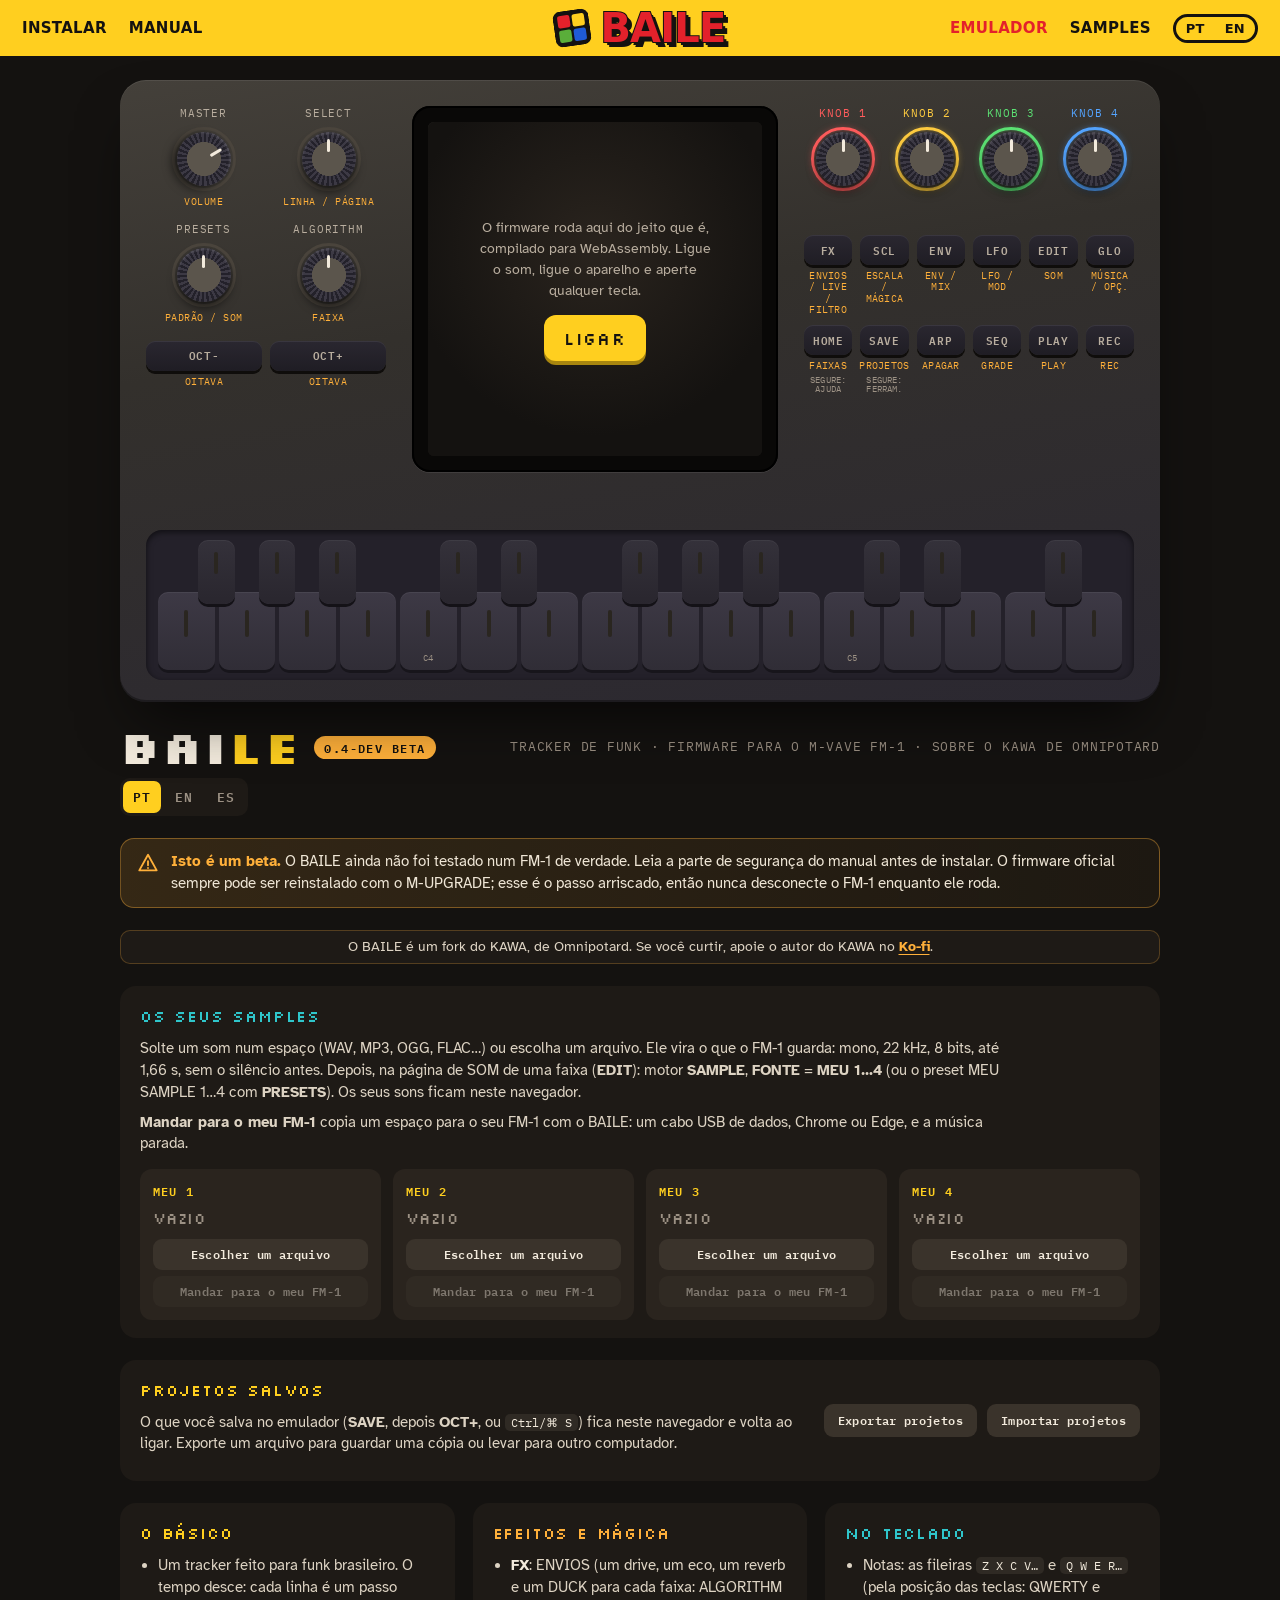
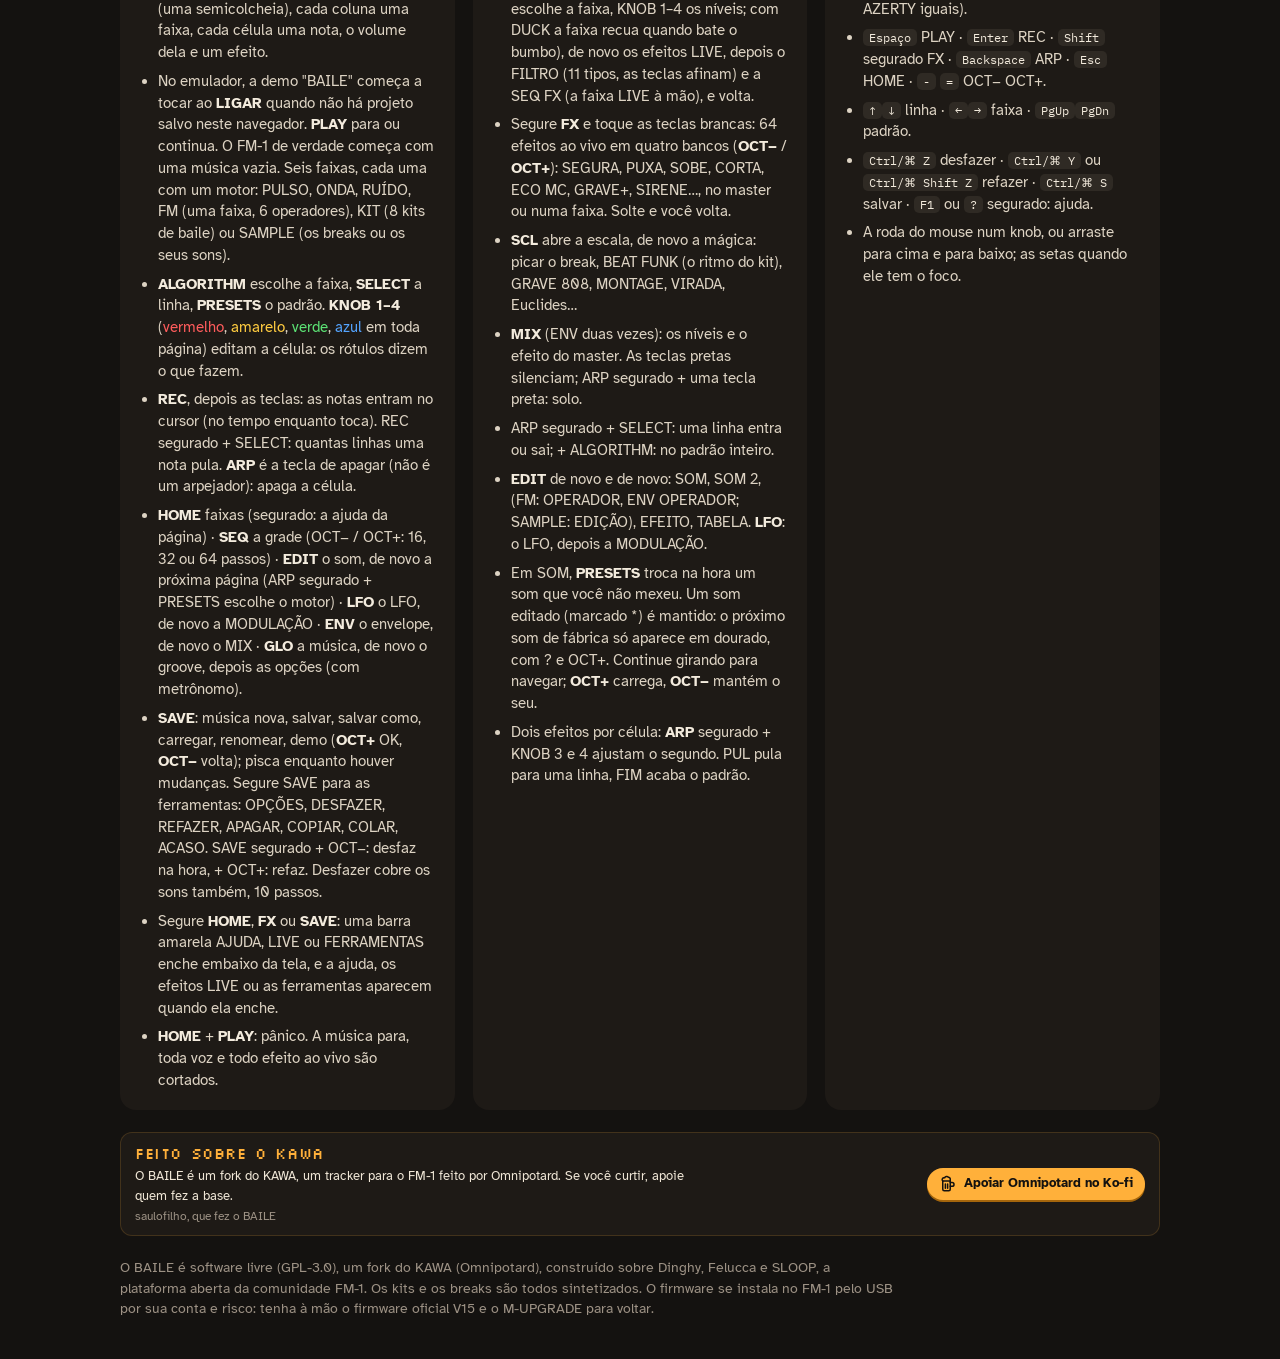
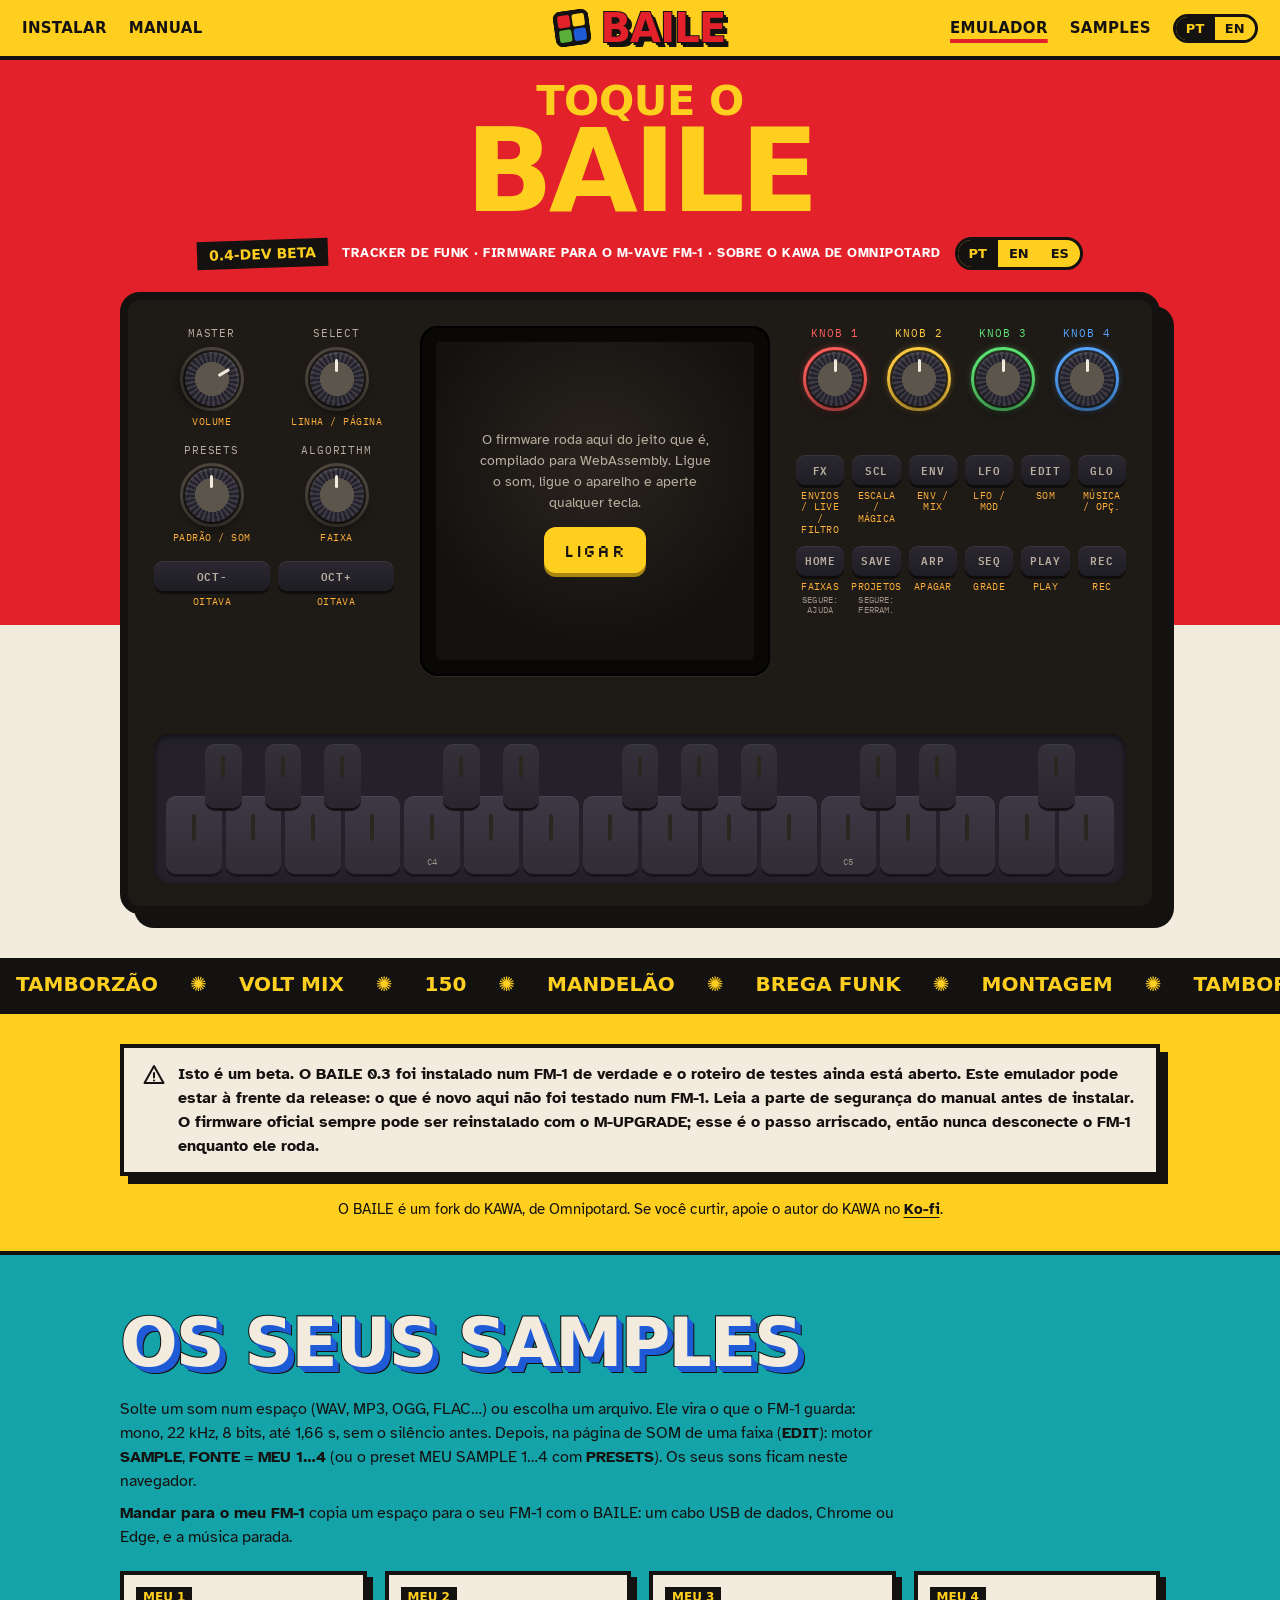
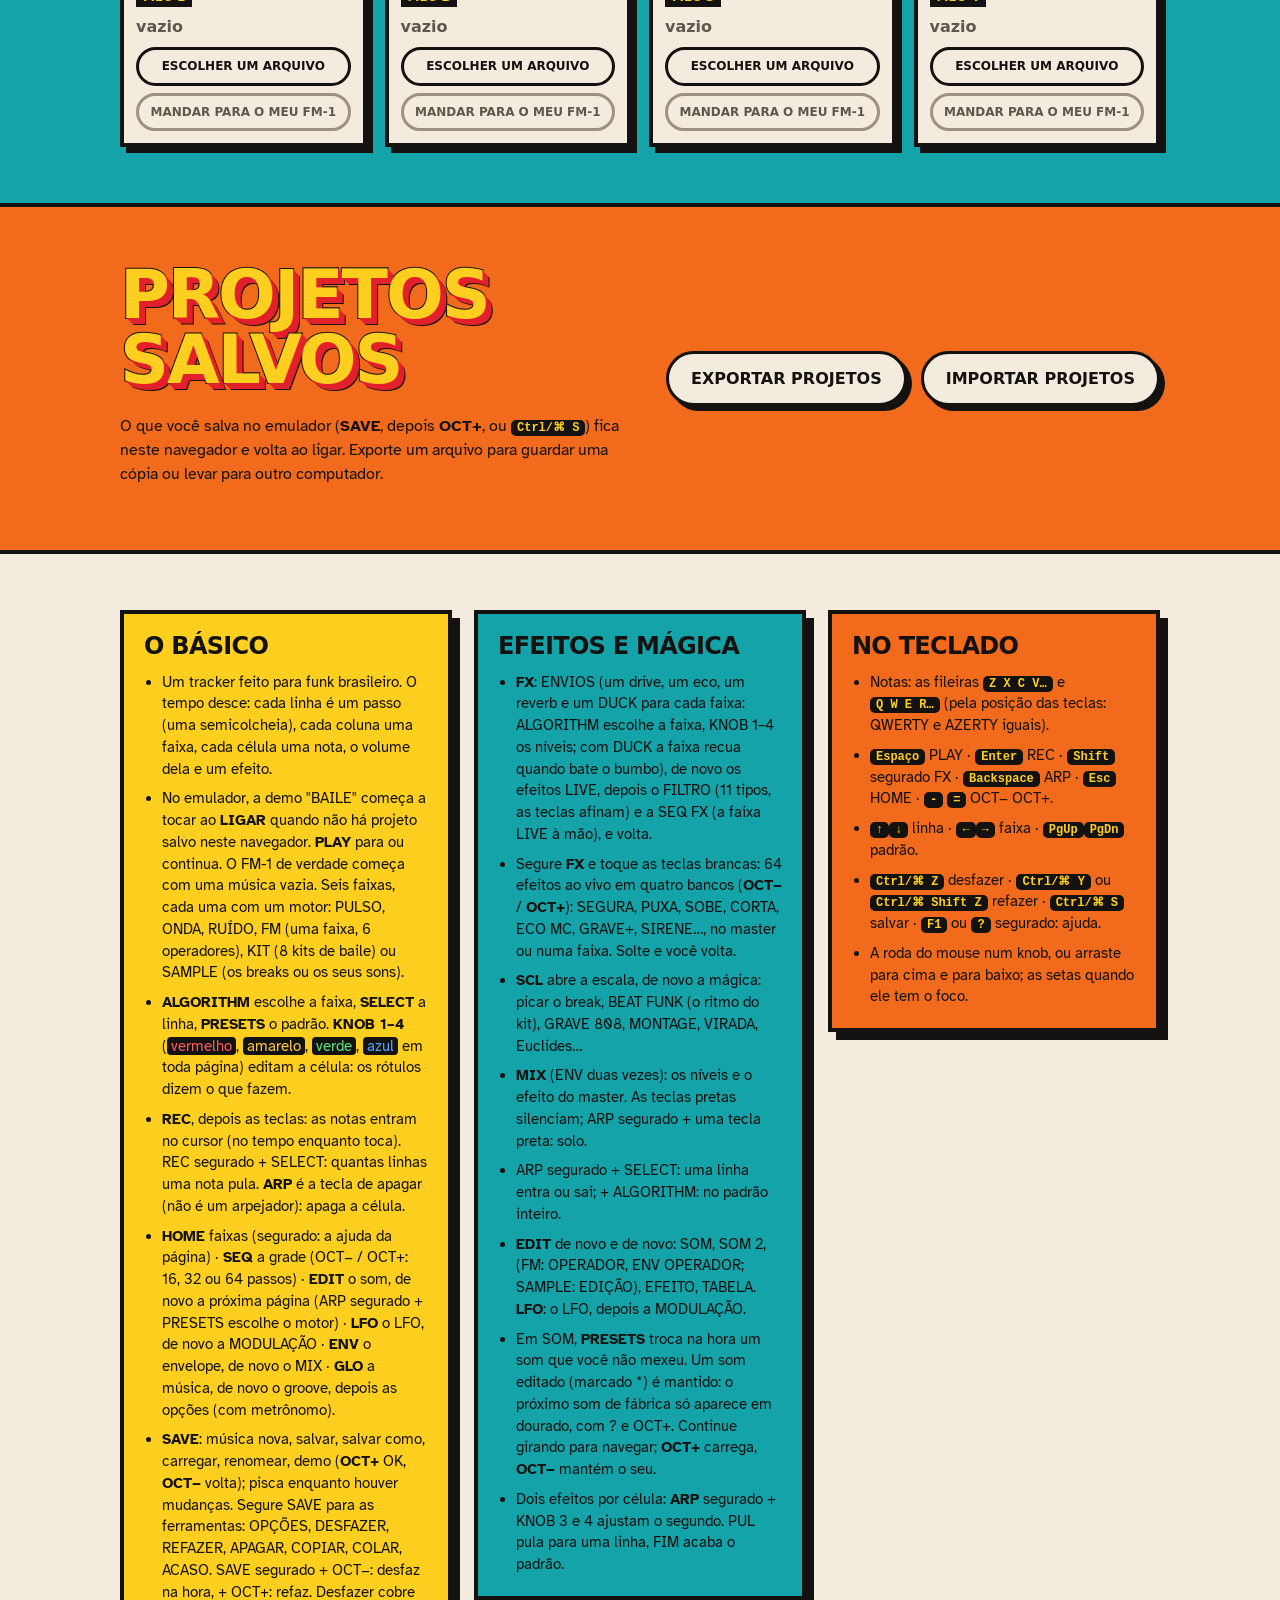
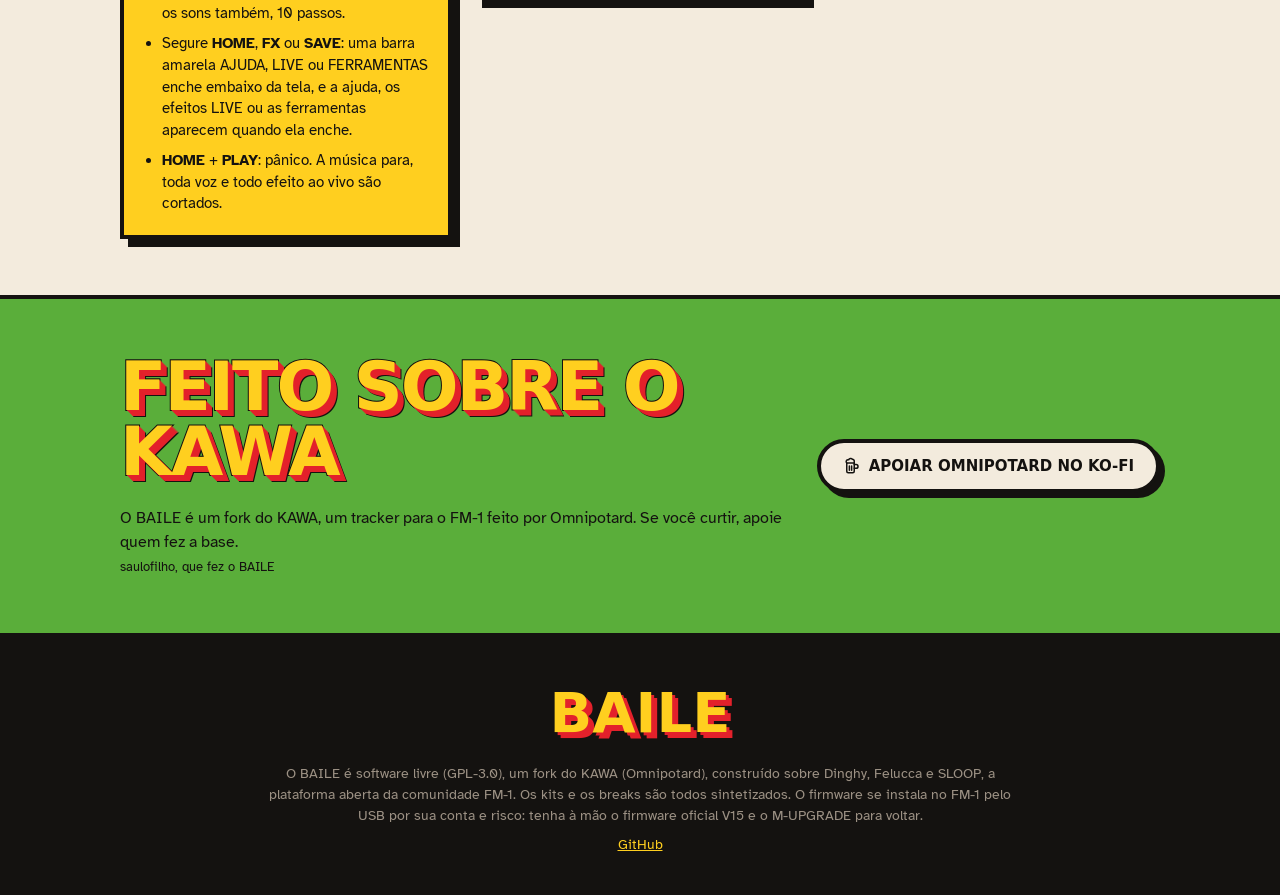
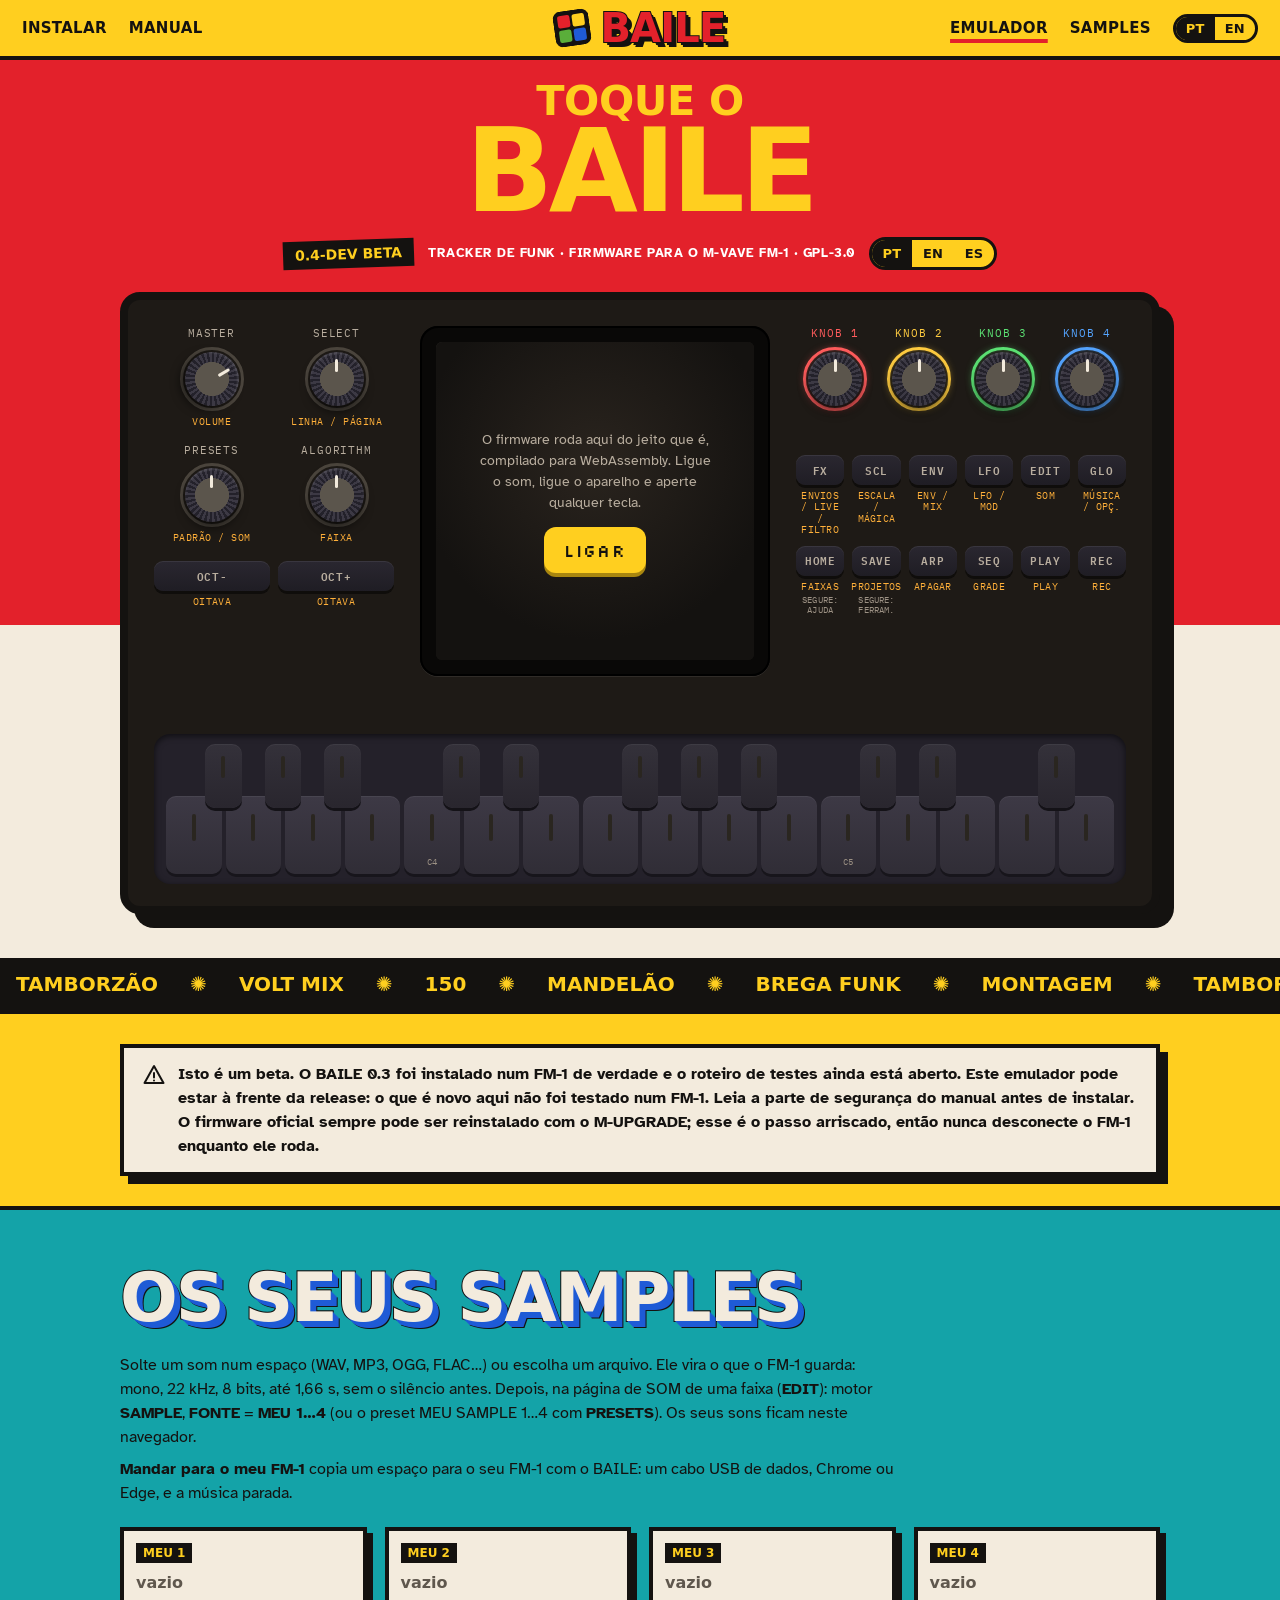
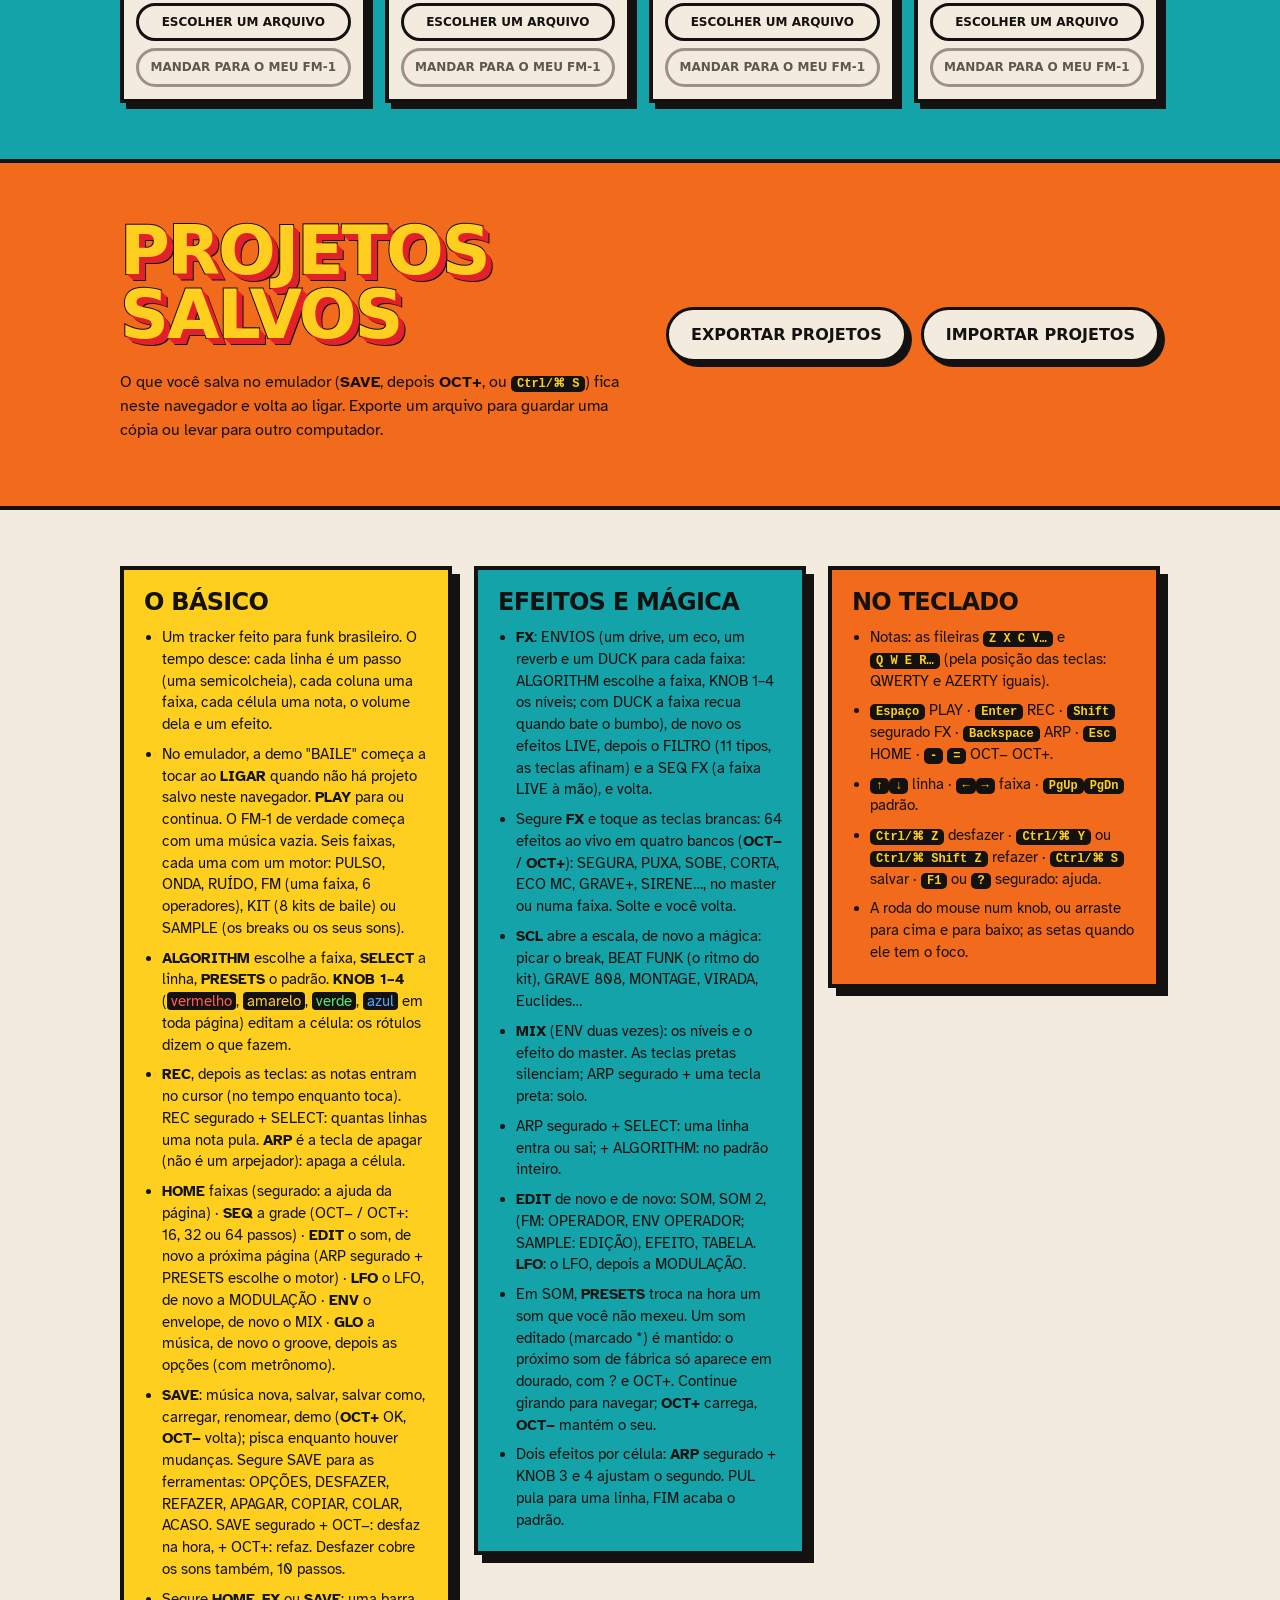
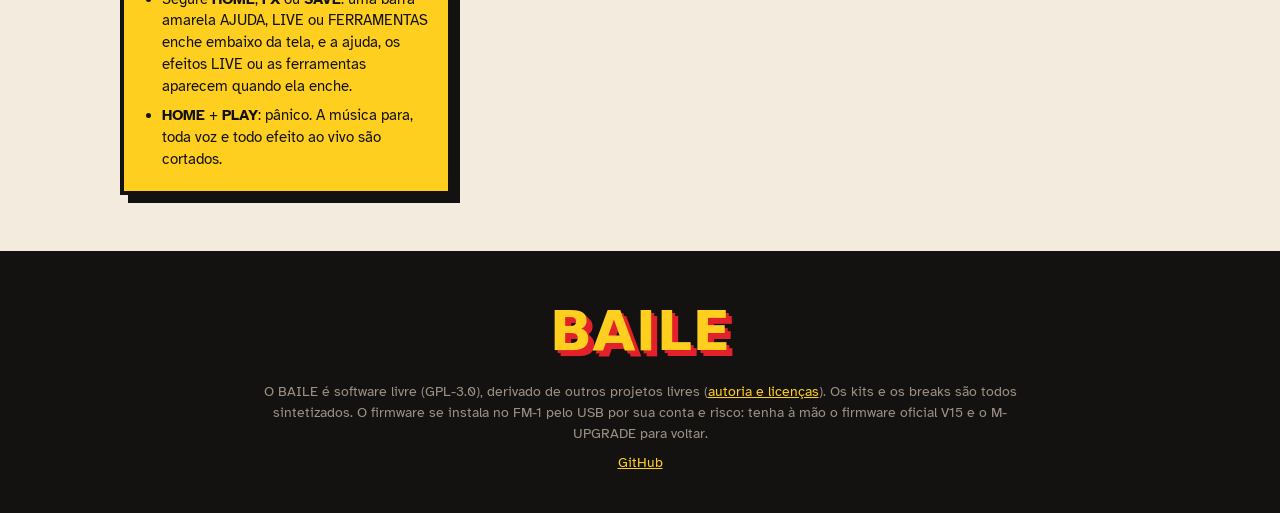
